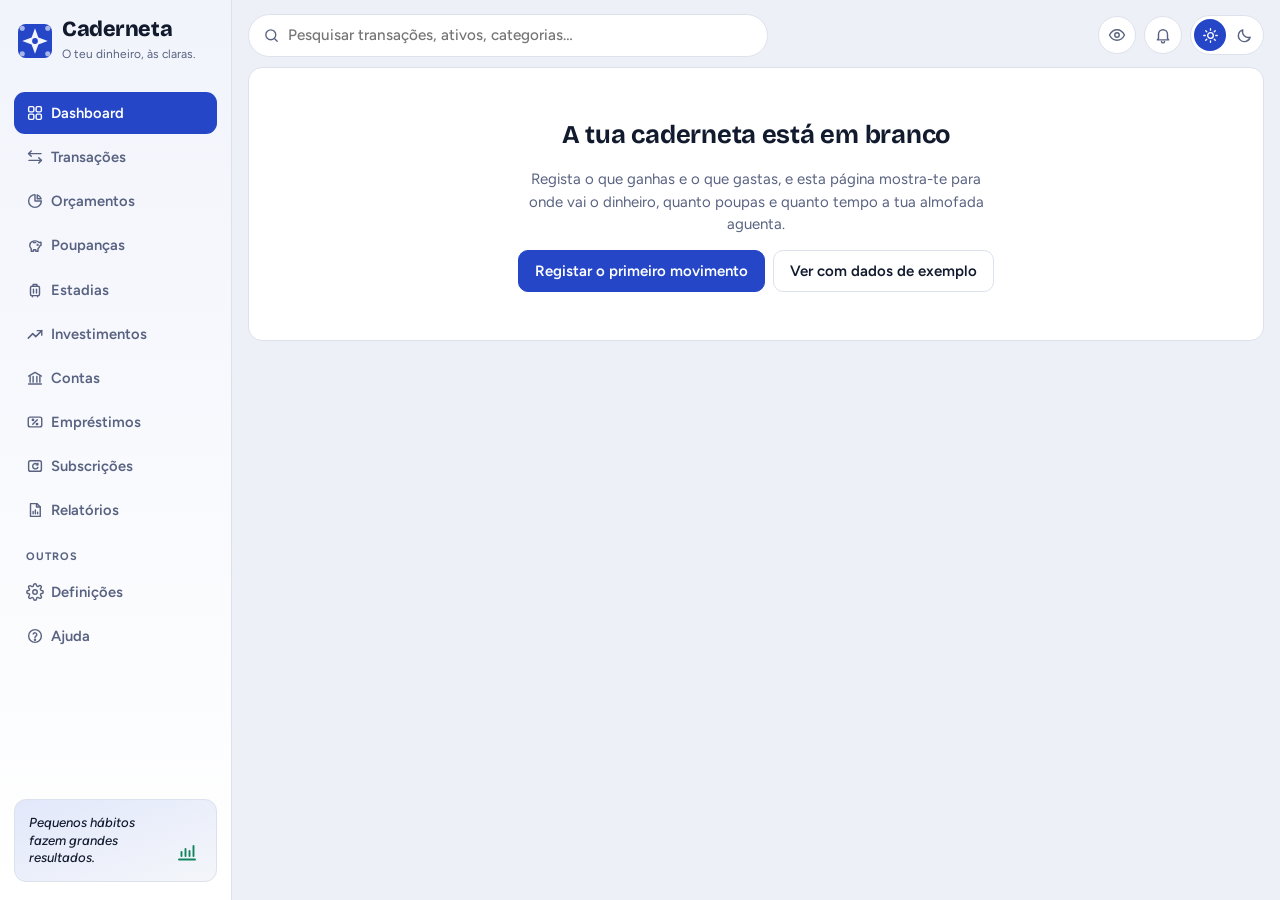
==== index.html @ 76ddbb49 "Metas: opção Paga (regista a despesa) e prazo só com mês ou com dia Co-Authored-By: Claude Opus 5.5 " ====
<!doctype html>
<html lang="pt-PT">
<head>
<meta charset="utf-8">
<meta name="viewport" content="width=device-width,initial-scale=1,viewport-fit=cover">
<title>Caderneta</title>
<meta name="description" content="A tua caderneta de finanças pessoais: movimentos, orçamentos, poupanças e investimentos.">
<meta name="theme-color" content="#2446c7">
<meta name="apple-mobile-web-app-capable" content="yes">
<meta name="mobile-web-app-capable" content="yes">
<meta name="apple-mobile-web-app-title" content="Caderneta">
<link rel="icon" href="data:image/svg+xml,%3Csvg xmlns='http://www.w3.org/2000/svg' viewBox='0 0 40 40'%3E%3Crect width='40' height='40' rx='9' fill='%232446c7'/%3E%3Cpath d='M20 5 L24 16 L35 20 L24 24 L20 35 L16 24 L5 20 L16 16 Z' fill='%23fff'/%3E%3Ccircle cx='20' cy='20' r='3.4' fill='%232446c7'/%3E%3C/svg%3E">

<style>:root{color-scheme:light;box-sizing:border-box;padding-top:env(safe-area-inset-top,0px);padding-bottom:env(safe-area-inset-bottom,0px)}html{scroll-padding-top:env(safe-area-inset-top,0px)}body{margin:0;padding:0;font:14px -apple-system,BlinkMacSystemFont,sans-serif;background:#fff;color:#000}img{max-width:100%}[hidden]:not([hidden=until-found i]){display:none!important}</style>
<link rel="preconnect" href="https://fonts.googleapis.com">
<link rel="preconnect" href="https://fonts.gstatic.com" crossorigin>
<link rel="stylesheet" href="https://fonts.googleapis.com/css2?family=Bricolage+Grotesque:opsz,wght@12..96,500;12..96,700;12..96,800&family=Figtree:wght@400;500;600;700&family=IBM+Plex+Mono:wght@400;500;600&display=swap">
<style>
/* Layout: a passbook ("caderneta") app — sticky header with month ribbon, tabbed panels, cards on a cool azulejo-blue ground. */
:root{
  --bg:#edf0f6; --surface:#ffffff; --surface-2:#f4f6fa; --ink:#121a2e; --ink-2:#596381; --line:#dce1ec;
  --accent:#2446c7; --accent-ink:#ffffff; --accent-soft:#e2e8fb;
  --in:#11845c; --out:#cc3b46; --warn:#a96d12; --in-soft:#dbf1e7; --out-soft:#fae2e4; --warn-soft:#f8ecd6;
  --shadow:0 1px 2px rgba(18,26,46,.06),0 6px 24px -12px rgba(18,26,46,.18);
  --f-display:"Bricolage Grotesque","Segoe UI",system-ui,sans-serif;
  --f-body:"Figtree","Segoe UI",system-ui,sans-serif;
  --f-mono:"IBM Plex Mono",ui-monospace,"Cascadia Mono",Consolas,monospace;
  --r:14px;
}
@media (prefers-color-scheme: dark){:root:not([data-theme="light"]){
  --bg:#06121f; --surface:#0b1b2e; --surface-2:#11253c; --ink:#e9f0f9; --ink-2:#8fa4bf; --line:#1a304b;
  --accent:#3b82f6; --accent-ink:#ffffff; --accent-soft:#12305a;
  --in:#34d399; --out:#f87171; --warn:#fbbf24; --in-soft:#0d3a2f; --out-soft:#401a22; --warn-soft:#3b2d0e;
  --shadow:0 1px 2px rgba(0,0,0,.3),0 8px 28px -14px rgba(0,0,0,.6); color-scheme:dark}}
:root[data-theme="dark"]{
  --bg:#06121f; --surface:#0b1b2e; --surface-2:#11253c; --ink:#e9f0f9; --ink-2:#8fa4bf; --line:#1a304b;
  --accent:#3b82f6; --accent-ink:#ffffff; --accent-soft:#12305a;
  --in:#34d399; --out:#f87171; --warn:#fbbf24; --in-soft:#0d3a2f; --out-soft:#401a22; --warn-soft:#3b2d0e;
  --shadow:0 1px 2px rgba(0,0,0,.3),0 8px 28px -14px rgba(0,0,0,.6); color-scheme:dark}
*{box-sizing:border-box}
body{background:var(--bg);color:var(--ink);font:15px/1.5 var(--f-body)}
button,input,select,textarea{font:inherit;color:inherit}
.app{max-width:1180px;margin:0 auto;padding-inline:16px;padding-block:0 48px}
.num{font-family:var(--f-mono);font-variant-numeric:tabular-nums}
.muted{color:var(--ink-2)}
h1,h2,h3,h4{font-family:var(--f-display);margin:0;text-wrap:balance;letter-spacing:-.01em}
h3{font-size:1.05rem;font-weight:700}
.eyebrow{font-size:.72rem;text-transform:uppercase;letter-spacing:.09em;color:var(--ink-2);font-weight:600}

/* header */
.top{position:sticky;top:env(safe-area-inset-top,0px);z-index:5;background:color-mix(in srgb,var(--bg) 88%,transparent);backdrop-filter:blur(10px);display:flex;flex-wrap:wrap;gap:12px;align-items:center;justify-content:space-between;padding-block:14px 10px}
.brand{display:flex;gap:10px;align-items:center}
.brand b{font-family:var(--f-display);font-size:1.35rem;font-weight:800;letter-spacing:-.02em;display:block;line-height:1.1}
.brand small{color:var(--ink-2);font-size:.75rem}
.tile{width:34px;height:34px;flex:none}
.monthnav{display:flex;align-items:center;gap:4px;background:var(--surface);border:1px solid var(--line);border-radius:999px;padding:3px}
.monthnav button{border:0;background:transparent;width:32px;height:32px;border-radius:50%;cursor:pointer;font-size:1.1rem;color:var(--ink-2)}
.monthnav button:hover{background:var(--surface-2);color:var(--ink)}
.monthnav span{min-width:128px;text-align:center;font-weight:600;text-transform:capitalize}
.tabs{display:flex;gap:4px;overflow-x:auto;scrollbar-width:none;border-bottom:1px solid var(--line);margin-bottom:20px}
.tabs button{border:0;background:none;padding:10px 14px;cursor:pointer;color:var(--ink-2);font-weight:600;border-bottom:2px solid transparent;margin-bottom:-1px;white-space:nowrap;display:flex;gap:7px;align-items:center}
.tabs button[aria-selected="true"]{color:var(--ink);border-color:var(--accent)}
.tabs button:hover{color:var(--ink)}
:focus-visible{outline:2px solid var(--accent);outline-offset:2px}

/* generic */
.card{background:var(--surface);border:1px solid var(--line);border-radius:var(--r);padding:18px;min-width:0}
.card > h3{margin-bottom:12px}
.card p a{color:var(--accent);font-weight:600;text-underline-offset:2px}
.stack{display:flex;flex-direction:column;gap:16px;min-width:0}
.grid2{display:grid;grid-template-columns:repeat(auto-fit,minmax(min(100%,420px),1fr));gap:16px;margin-top:16px}
.btn{border:1px solid var(--line);background:var(--surface);padding:9px 16px;border-radius:10px;cursor:pointer;font-weight:600}
.btn:hover{border-color:var(--ink-2)}
.btn.primary{background:var(--accent);border-color:var(--accent);color:var(--accent-ink)}
.btn.primary:hover{filter:brightness(1.08)}
.btn.ghost{background:transparent}
.btn:disabled{opacity:.55;cursor:default}
label{display:flex;flex-direction:column;gap:5px;font-size:.8rem;font-weight:600;color:var(--ink-2);min-width:0}
input,select,textarea{background:var(--surface-2);border:1px solid var(--line);border-radius:10px;padding:9px 11px;width:100%;min-width:0;color:var(--ink);font-weight:500;font-size:.95rem}
input:focus,select:focus,textarea:focus{outline:none;border-color:var(--accent);box-shadow:0 0 0 3px var(--accent-soft)}
textarea{resize:vertical}
.row2{display:grid;grid-template-columns:1fr 1fr;gap:10px}
.row3{display:grid;grid-template-columns:repeat(3,1fr);gap:10px}
form.card{display:flex;flex-direction:column;gap:12px}
.actions{display:flex;gap:8px;flex-wrap:wrap}
.seg{display:grid;grid-template-columns:1fr 1fr;background:var(--surface-2);border:1px solid var(--line);border-radius:10px;padding:3px;gap:3px}
.seg button{border:0;background:transparent;border-radius:8px;padding:7px;cursor:pointer;font-weight:600;color:var(--ink-2)}
.seg button.on[data-type="out"]{background:var(--out-soft);color:var(--out)}
.seg button.on[data-type="in"]{background:var(--in-soft);color:var(--in)}
.chip{display:inline-flex;align-items:center;gap:4px;font-size:.72rem;font-weight:700;padding:2px 8px;border-radius:999px;white-space:nowrap;font-family:var(--f-mono)}
.chip.good{background:var(--in-soft);color:var(--in)}
.chip.bad{background:var(--out-soft);color:var(--out)}
.chip.warn{background:var(--warn-soft);color:var(--warn)}
.chip.neutral{background:var(--surface-2);color:var(--ink-2)}
.dot{width:10px;height:10px;border-radius:3px;flex:none;display:inline-block}
.banner{display:flex;flex-wrap:wrap;gap:10px;align-items:center;justify-content:space-between;background:var(--warn-soft);color:var(--ink);border-radius:12px;padding:10px 14px;margin-bottom:16px;font-size:.9rem}
.banner b{color:var(--warn)}

/* resumo */
.hero{display:flex;flex-wrap:wrap;align-items:flex-end;justify-content:space-between;gap:16px;padding-block:6px 18px}
.big{font-family:var(--f-display);font-weight:800;font-size:clamp(2.4rem,7vw,4.2rem);line-height:1;letter-spacing:-.035em;font-variant-numeric:tabular-nums}
.hero .sub{color:var(--ink-2);margin-top:8px}
.kpis{display:grid;grid-template-columns:repeat(auto-fit,minmax(min(100%,200px),1fr));gap:12px}
.kpi{background:var(--surface);border:1px solid var(--line);border-radius:var(--r);padding:14px 16px;display:flex;flex-direction:column;gap:6px;min-width:0}
.kpi .v{font-family:var(--f-mono);font-variant-numeric:tabular-nums;font-size:1.35rem;font-weight:600;letter-spacing:-.02em}
.kpi .foot{display:flex;gap:6px;align-items:center;flex-wrap:wrap;font-size:.78rem;color:var(--ink-2)}
.meter{position:relative;height:8px;border-radius:99px;background:var(--surface-2);overflow:visible;margin-top:2px}
.meter i{position:absolute;inset:0 auto 0 0;border-radius:99px;background:var(--in)}
.meter b{position:absolute;top:-4px;bottom:-4px;width:2px;background:var(--ink);border-radius:2px}
.chart svg{width:100%;height:auto;display:block}
.chart text{font-family:var(--f-mono);font-size:11px;fill:var(--ink-2)}
.legend{display:flex;gap:14px;font-size:.8rem;color:var(--ink-2);margin-top:8px;flex-wrap:wrap}
.legend span{display:inline-flex;gap:6px;align-items:center}
.xray{list-style:none;margin:0;padding:0;display:flex;flex-direction:column;gap:12px}
.xray li{display:grid;grid-template-columns:auto 1fr;gap:10px;align-items:start;font-size:.92rem}
.xray li .chip{margin-top:2px;min-width:56px;justify-content:center}
.settings-row{display:flex;gap:10px;margin-top:16px;padding-top:14px;border-top:1px dashed var(--line);flex-wrap:wrap}
.settings-row label{flex:1 1 140px}
.cats{display:flex;flex-direction:column;gap:11px}
.catrow{display:grid;grid-template-columns:minmax(0,1fr) auto;gap:4px 12px;align-items:center}
.catrow .name{display:flex;gap:8px;align-items:center;font-weight:600;font-size:.92rem;min-width:0}
.catrow .amt{font-family:var(--f-mono);font-size:.88rem;text-align:right;display:flex;gap:8px;align-items:center;justify-content:flex-end}
.catrow .bar{grid-column:1/-1;height:6px;background:var(--surface-2);border-radius:99px;overflow:hidden}
.catrow .bar i{display:block;height:100%;border-radius:99px}
.heat{display:grid;grid-template-columns:repeat(7,1fr);gap:5px}
.heat .wd{font-size:.7rem;text-align:center;color:var(--ink-2);font-weight:600}
.heat .c{aspect-ratio:1;max-width:100%;border-radius:7px;background:var(--surface-2);font-size:.7rem;display:flex;align-items:flex-start;justify-content:flex-start;padding:4px 5px;font-family:var(--f-mono);color:var(--ink-2)}
.heat .c.t{outline:2px solid var(--accent);outline-offset:1px}
.heat .c.hot{color:#fff}
.heat-scale{display:flex;align-items:center;gap:6px;margin-top:10px;font-size:.75rem;color:var(--ink-2)}
.heat-scale i{width:16px;height:10px;border-radius:3px;display:inline-block}
.empty{text-align:center;padding:48px 20px;display:flex;flex-direction:column;gap:14px;align-items:center}
.empty h2{font-size:1.6rem}
.empty p{max-width:46ch;margin:0;color:var(--ink-2)}

/* movimentos */
.grid-mov{display:grid;grid-template-columns:minmax(0,360px) minmax(0,1fr);gap:16px;align-items:start}
@media (max-width:860px){.grid-mov{grid-template-columns:1fr}}
.listhead{display:flex;flex-wrap:wrap;gap:10px;justify-content:space-between;align-items:center;margin-bottom:6px}
.filters{display:flex;gap:8px;flex-wrap:wrap}
.filters input{width:170px}
.filters select{width:auto}
.listsum{font-size:.82rem;color:var(--ink-2);margin-bottom:10px}
.daygrp{margin-top:14px}
.daygrp h4{font-family:var(--f-body);font-size:.75rem;text-transform:uppercase;letter-spacing:.08em;color:var(--ink-2);font-weight:700;display:flex;justify-content:space-between;padding-bottom:6px;border-bottom:1px solid var(--line)}
.tx{display:grid;grid-template-columns:auto minmax(0,1fr) auto auto;gap:12px;align-items:center;padding:9px 4px;border-bottom:1px solid var(--line);cursor:pointer;border-radius:6px}
.tx:hover{background:var(--surface-2)}
.tx .ic{width:34px;height:34px;border-radius:10px;display:grid;place-items:center;color:#fff}
.ic svg,.mini-ic svg{width:60%;height:60%;display:block}
.mini-ic{width:24px;height:24px;border-radius:7px;display:inline-grid;place-items:center;color:#fff;flex:none}
.flabel{font-size:.8rem;font-weight:600;color:var(--ink-2);display:block;margin-bottom:5px}
.catpick{display:grid;grid-template-columns:repeat(auto-fill,minmax(72px,1fr));gap:6px}
.catpick button{border:1px solid var(--line);background:var(--surface-2);border-radius:10px;padding:7px 4px 6px;cursor:pointer;display:flex;flex-direction:column;align-items:center;gap:4px;font-size:.68rem;font-weight:600;color:var(--ink-2);min-width:0}
.catpick button span:last-child{max-width:100%;overflow:hidden;text-overflow:ellipsis;white-space:nowrap}
.catpick button .mini-ic{width:28px;height:28px;opacity:.75}
.catpick button:hover{border-color:var(--ink-2)}
.catpick button.on{border-color:var(--c);background:color-mix(in srgb,var(--c) 14%,var(--surface));color:var(--ink)}
.catpick button.on .mini-ic{opacity:1}
.blogo{background:#fff!important;padding:0;overflow:hidden;box-shadow:inset 0 0 0 1px var(--line)}
.blogo img{width:100%;height:100%;object-fit:cover;display:block}
.catpick button .blogo{opacity:1}
.tx .d{min-width:0}
.tx .d b{display:block;font-weight:600;white-space:nowrap;overflow:hidden;text-overflow:ellipsis}
.tx .d span{font-size:.78rem;color:var(--ink-2)}
.tx .a{font-family:var(--f-mono);font-weight:600;font-variant-numeric:tabular-nums}
.tx .a.in{color:var(--in)}
.del{border:0;background:transparent;color:var(--ink-2);cursor:pointer;border-radius:8px;padding:4px 8px;font-size:.8rem;font-weight:600}
.del:hover{background:var(--out-soft);color:var(--out)}
.del.armed{background:var(--out);color:#fff}
.demo-tag{font-size:.65rem;font-weight:700;color:var(--warn);text-transform:uppercase;letter-spacing:.06em;margin-left:6px}

/* megabrain bits */
.brainy{position:relative;overflow:hidden}
.brainy h3{display:flex;gap:8px;align-items:center}
.brain-ic{width:22px;height:22px;flex:none}
.preview{display:flex;flex-direction:column;gap:6px;margin-top:10px}
.prow{display:grid;grid-template-columns:auto minmax(0,1fr) auto auto;gap:10px;align-items:center;background:var(--surface-2);border-radius:10px;padding:8px 10px;font-size:.88rem}
.prow small{color:var(--ink-2);display:block}
.thinking{display:inline-flex;gap:4px;align-items:center;color:var(--ink-2);font-weight:600}
.thinking i{width:6px;height:6px;border-radius:50%;background:var(--accent);animation:pulse 1.2s infinite ease-in-out}
.thinking i:nth-child(2){animation-delay:.15s}.thinking i:nth-child(3){animation-delay:.3s}
@keyframes pulse{0%,100%{opacity:.25;transform:scale(.8)}50%{opacity:1;transform:scale(1.15)}}
@media (prefers-reduced-motion:reduce){.thinking i{animation:none;opacity:.7}}
.brain-hero{display:grid;grid-template-columns:minmax(0,1fr) auto;gap:20px;align-items:center;background:linear-gradient(135deg,var(--accent-soft),var(--surface) 70%)}
@media (max-width:700px){.brain-hero{grid-template-columns:1fr}.brain-hero canvas{display:none}}
.brain-hero h2{font-size:clamp(1.8rem,5vw,2.6rem);font-weight:800;letter-spacing:-.03em}
.brain-hero p{max-width:58ch;margin:8px 0 16px}
.brain-actions{display:flex;flex-wrap:wrap;gap:8px}
.brain-actions .btn{display:flex;flex-direction:column;align-items:flex-start;text-align:left;gap:1px;padding:10px 14px}
.brain-actions .btn small{font-weight:500;color:var(--ink-2);font-size:.75rem}
.md{font-size:.96rem;max-width:72ch}
.md h4{font-size:1.05rem;margin:16px 0 6px}
.md h4:first-child{margin-top:0}
.md p{margin:6px 0}
.md ul{margin:6px 0;padding-left:20px}
.md li{margin:4px 0}
.md strong{color:var(--accent);font-weight:700}
.chatlog{display:flex;flex-direction:column;gap:10px;margin-bottom:12px;max-height:520px;overflow-y:auto}
.msg{padding:10px 14px;border-radius:12px;max-width:88%;min-width:0}
.msg.u{align-self:flex-end;background:var(--accent);color:var(--accent-ink)}
.msg.a{align-self:flex-start;background:var(--surface-2)}
.chatform{display:flex;gap:8px}
.suggest{display:flex;flex-wrap:wrap;gap:6px;margin-bottom:12px}
.suggest button{border:1px dashed var(--line);background:transparent;border-radius:99px;padding:5px 11px;font-size:.8rem;cursor:pointer;color:var(--ink-2)}
.suggest button:hover{border-color:var(--accent);color:var(--accent)}

/* investimentos */
.tbl-wrap{overflow-x:auto;margin-inline:-4px}
table{width:100%;border-collapse:collapse;font-size:.88rem;min-width:720px}
th{text-align:left;font-size:.7rem;text-transform:uppercase;letter-spacing:.07em;color:var(--ink-2);font-weight:700;padding:8px 6px;border-bottom:1px solid var(--line)}
td{padding:9px 6px;border-bottom:1px solid var(--line);vertical-align:middle}
td.r,th.r{text-align:right}
td .num{font-size:.86rem}
td input.price{width:96px;padding:5px 7px;text-align:right;font-family:var(--f-mono);font-size:.85rem}
.alloc{display:grid;grid-template-columns:150px minmax(0,1fr);gap:18px;align-items:center}
@media (max-width:480px){.alloc{grid-template-columns:1fr;justify-items:center}}
.donut{width:150px;height:150px}
.donut text{font-family:var(--f-mono);fill:var(--ink)}
.alloc ul{list-style:none;margin:0;padding:0;display:flex;flex-direction:column;gap:7px;width:100%}
.alloc li{display:grid;grid-template-columns:auto minmax(0,1fr) auto;gap:8px;align-items:center;font-size:.88rem}
.sim-controls{display:grid;grid-template-columns:repeat(auto-fit,minmax(min(100%,180px),1fr));gap:14px;margin-bottom:12px}
.sim-controls output{font-family:var(--f-mono);color:var(--ink);font-size:.95rem}
input[type=range]{padding:0;background:transparent;border:0;accent-color:var(--accent)}
input[type=range]:focus{box-shadow:none}
.sim-out{display:grid;grid-template-columns:repeat(auto-fit,minmax(min(100%,150px),1fr));gap:10px;margin-top:12px}
.sim-out div{background:var(--surface-2);border-radius:10px;padding:10px 12px}
.sim-out b{display:block;font-family:var(--f-mono);font-size:1.05rem}
.sim-out span{font-size:.75rem;color:var(--ink-2)}
.toast{position:fixed;left:50%;bottom:calc(20px + env(safe-area-inset-bottom,0px));transform:translateX(-50%);background:var(--ink);color:var(--bg);padding:10px 16px;border-radius:10px;font-weight:600;font-size:.9rem;z-index:20;max-width:calc(100% - 32px)}
.note{font-size:.8rem;color:var(--ink-2);margin-top:8px}
/* header tools, privacy */
.tools{display:flex;gap:8px;align-items:center}
.iconbtn{width:38px;height:38px;border-radius:50%;border:1px solid var(--line);background:var(--surface);color:var(--ink-2);cursor:pointer;display:grid;place-items:center;flex:none}
.iconbtn:hover{color:var(--ink);border-color:var(--ink-2)}
.iconbtn svg{width:18px;height:18px}
body.privacy .big,body.privacy .kpi .v,body.privacy .tx .a,body.privacy .pos-h .r b,body.privacy .recent .a,body.privacy .sp-total{filter:blur(9px);transition:filter .2s}
/* bottom nav (phones) */
.bnav{display:none}
@media (max-width:760px){
  .tabs{display:none}
  .monthnav span{min-width:104px}
  .app{padding-bottom:calc(96px + env(safe-area-inset-bottom,0px))}
  .bnav{display:grid;grid-template-columns:repeat(5,1fr);align-items:end;position:fixed;left:0;right:0;bottom:0;z-index:15;background:color-mix(in srgb,var(--surface) 92%,transparent);backdrop-filter:blur(12px);border-top:1px solid var(--line);padding:6px 6px calc(8px + env(safe-area-inset-bottom,0px))}
  .bnav button{border:0;background:transparent;color:var(--ink-2);display:flex;flex-direction:column;align-items:center;gap:3px;font-size:.66rem;font-weight:600;padding:4px 0;cursor:pointer}
  .bnav button svg{width:22px;height:22px}
  .bnav button[aria-selected="true"]{color:var(--accent)}
  .bnav .fab{justify-self:center;width:54px;height:54px;border-radius:50%;background:var(--accent);color:var(--accent-ink);display:grid;place-items:center;margin-top:-22px;box-shadow:0 6px 18px -6px var(--accent);padding:0}
  .bnav .fab svg{width:26px;height:26px}
  .toast{bottom:calc(92px + env(safe-area-inset-bottom,0px))}
}
.segs{display:inline-grid;grid-auto-flow:column;grid-auto-columns:1fr;background:var(--surface-2);border:1px solid var(--line);border-radius:10px;padding:3px;gap:2px}
.segs button{border:0;background:transparent;border-radius:7px;padding:5px 12px;cursor:pointer;font-weight:600;font-size:.8rem;color:var(--ink-2)}
.segs button[aria-pressed="true"]{background:var(--surface);color:var(--ink);box-shadow:0 1px 2px rgba(0,0,0,.12)}
.cardhead{display:flex;justify-content:space-between;align-items:center;gap:10px;flex-wrap:wrap;margin-bottom:12px}
.sp-total{font-family:var(--f-mono);font-size:1.6rem;font-weight:600;letter-spacing:-.02em}
#txForm{scroll-margin-top:96px}
.recent{display:flex;flex-direction:column}
.ifoot{display:flex;gap:6px;align-items:center;flex-wrap:wrap;font-size:.8rem;color:var(--ink-2)}
.recent .tx{cursor:pointer}
/* investimentos v2 */
.hero-side{display:flex;flex-direction:column;align-items:flex-end;gap:6px;max-width:440px}
.hero-side .note{margin:0;text-align:right}
.pxchg{font-family:var(--f-mono);font-size:.72rem;font-weight:600;margin-left:4px}
.btn .spin{display:inline-block;width:12px;height:12px;border:2px solid currentColor;border-right-color:transparent;border-radius:50%;animation:spin .8s linear infinite;vertical-align:-1px;margin-right:6px}
@keyframes spin{to{transform:rotate(1turn)}}
@media (prefers-reduced-motion:reduce){.btn .spin{animation:none}}
@media (max-width:600px){.hero-side{align-items:flex-start}.hero-side .note{text-align:left}}
.kpi .v.sm{font-size:1.1rem}
.clsfilter{display:flex;gap:6px;flex-wrap:wrap;margin:4px 0 14px}
.clsfilter button{border:1px solid var(--line);background:transparent;border-radius:99px;padding:4px 11px 4px 6px;font-size:.8rem;font-weight:600;cursor:pointer;color:var(--ink-2);display:inline-flex;gap:6px;align-items:center}
.clsfilter button[aria-pressed="true"]{background:var(--ink);border-color:var(--ink);color:var(--bg)}
.clsfilter button .mini-ic{width:20px;height:20px;border-radius:6px}
.poscards{display:grid;grid-template-columns:repeat(auto-fill,minmax(min(100%,340px),1fr));gap:12px}
.pos{border:1px solid var(--line);border-radius:var(--r);padding:14px;display:flex;flex-direction:column;gap:12px;background:var(--surface);min-width:0}
.pos.closed{opacity:.72;background:var(--surface-2)}
.pos-h{display:grid;grid-template-columns:auto minmax(0,1fr) auto;gap:10px;align-items:center}
.pos-h .ic{width:38px;height:38px;border-radius:11px;display:grid;place-items:center;color:#fff}
.pos-h b{display:block;font-weight:700;white-space:nowrap;overflow:hidden;text-overflow:ellipsis}
.pos-h small{color:var(--ink-2);font-size:.76rem;display:block;white-space:nowrap;overflow:hidden;text-overflow:ellipsis}
.pos-h .r{text-align:right}
.pos-h .r b{font-family:var(--f-mono);font-size:1.05rem}
.pos-g{display:grid;grid-template-columns:1fr 1fr;gap:10px 14px}
.pos-g>div{display:flex;flex-direction:column;gap:2px;min-width:0}
.pos-g .k{font-size:.68rem;text-transform:uppercase;letter-spacing:.07em;color:var(--ink-2);font-weight:700}
.pos-g .val{font-family:var(--f-mono);font-weight:600;font-size:.95rem}
.pos-g small{font-size:.74rem;color:var(--ink-2)}
.pos input.price{width:100%;max-width:140px;padding:5px 8px;font-family:var(--f-mono);font-size:.9rem}
.plan{display:flex;flex-direction:column;gap:6px}
.plan .track{position:relative;height:10px;border-radius:99px;background:var(--surface-2)}
.plan .track i{position:absolute;top:0;bottom:0;border-radius:99px}
.plan .track b{position:absolute;top:-4px;bottom:-4px;width:2px;background:var(--ink);border-radius:2px}
.plan .lbl{display:flex;justify-content:space-between;gap:8px;font-size:.76rem;color:var(--ink-2);flex-wrap:wrap}
.pos-f{display:flex;justify-content:space-between;align-items:center;gap:8px;flex-wrap:wrap;border-top:1px dashed var(--line);padding-top:10px}
.pos-f .actions{gap:2px}
.pos-f .del.edit:hover{background:var(--accent-soft);color:var(--accent)}
/* investimentos: sub-abas, onde está o dinheiro, vendas */
.isubs{display:flex;gap:4px;border-bottom:1px solid var(--line);margin:-4px 0 18px;overflow-x:auto;scrollbar-width:none}
.isubs::-webkit-scrollbar{display:none}
.isubs button{flex:none;border:0;background:transparent;padding:10px 14px 11px;font:inherit;font-weight:600;font-size:.9rem;color:var(--ink-2);cursor:pointer;border-bottom:2.5px solid transparent;margin-bottom:-1px;display:inline-flex;align-items:center;gap:7px;border-radius:8px 8px 0 0}
.isubs button:hover{color:var(--ink);background:var(--surface-2)}
.isubs button[aria-selected="true"]{color:var(--accent);border-bottom-color:var(--accent)}
.isubs button:focus-visible{outline:2px solid var(--accent);outline-offset:-2px}
.isubs .n{font-family:var(--f-mono);font-size:.7rem;font-weight:700;background:var(--surface-2);color:var(--ink-2);border-radius:99px;padding:1px 7px}
.isubs .n:empty{display:none}
.isubs button[aria-selected="true"] .n{background:var(--accent-soft);color:var(--accent)}
#tab-investimentos[data-isub="resumo"] [data-isp]:not([data-isp~="resumo"]),
#tab-investimentos[data-isub="xtb"] [data-isp]:not([data-isp~="xtb"]),
#tab-investimentos[data-isub="caf"] [data-isp]:not([data-isp~="caf"]),
#tab-investimentos[data-isub="outras"] [data-isp]:not([data-isp~="outras"]),
#tab-investimentos[data-isub="vendas"] [data-isp]:not([data-isp~="vendas"]){display:none!important}
.srcs{display:flex;flex-direction:column;gap:8px;margin-top:4px}
.src{display:grid;grid-template-columns:auto minmax(0,1fr) auto auto;gap:12px;align-items:center;width:100%;text-align:left;font:inherit;color:inherit;background:var(--surface-2);border:1px solid transparent;border-radius:12px;padding:11px 12px;cursor:pointer;transition:border-color .15s,background .15s}
.src:hover{border-color:var(--accent);background:var(--accent-soft)}
.src:focus-visible{outline:2px solid var(--accent);outline-offset:2px}
.src-ic{width:36px;height:36px;border-radius:10px;display:grid;place-items:center;color:#fff}
.src-ic svg{width:19px;height:19px;fill:none;stroke:currentColor;stroke-width:2;stroke-linecap:round;stroke-linejoin:round}
.src b{display:block;font-weight:700}
.src small{display:block;font-size:.78rem;color:var(--ink-2);margin-top:1px}
.src .r{text-align:right}
.src .r b{font-family:var(--f-display);font-variant-numeric:tabular-nums}
.src .chev{color:var(--ink-2);font-size:1.3rem;line-height:1}
.srcbar{display:flex;height:8px;border-radius:99px;overflow:hidden;background:var(--surface-2);margin:10px 0 12px}
.srcbar i{display:block;height:100%}
details.more>summary{cursor:pointer;list-style:none;display:flex;justify-content:space-between;align-items:center;gap:12px}
details.more>summary::-webkit-details-marker{display:none}
details.more>summary::after{content:"";width:9px;height:9px;border-right:2px solid var(--ink-2);border-bottom:2px solid var(--ink-2);transform:rotate(45deg);transition:transform .2s;flex:none;margin-right:4px}
details.more[open]>summary::after{transform:rotate(-135deg)}
details.more>summary b{display:block}
details.more>summary small{display:block;color:var(--ink-2);font-size:.82rem;margin-top:2px}
details.more>summary:hover b{color:var(--accent)}
.sales{display:flex;flex-direction:column;margin-top:12px}
.sale{display:grid;grid-template-columns:96px minmax(0,1fr) 150px 130px;gap:12px;align-items:center;padding:11px 6px;border-bottom:1px solid var(--line)}
.sale:not(.sh):hover{background:var(--surface-2)}
.sale.sh{font-size:.7rem;text-transform:uppercase;letter-spacing:.07em;color:var(--ink-2);font-weight:700;padding-block:6px}
.sale .r{text-align:right}
.sale small{display:block;font-size:.78rem;color:var(--ink-2);margin-top:1px}
.sale .sd{font-family:var(--f-mono);font-size:.84rem}
.sale .sd.none{color:var(--ink-2);font-family:var(--f-body);font-style:italic}
.sale .sn b{font-weight:700}
.sale .tag{display:inline-block;font-size:.68rem;font-weight:700;border-radius:99px;padding:1px 7px;margin-right:4px;background:var(--surface-2);color:var(--ink-2);font-style:normal}
.sale.legacy{background:repeating-linear-gradient(135deg,transparent 0 10px,var(--surface-2) 10px 11px)}
@media (max-width:420px){.isubs .n{display:none}}
@media (max-width:640px){
  .src{grid-template-columns:auto minmax(0,1fr) auto}.src .chev{display:none}
  .sale.sh{display:none}
  .isubs{gap:0;margin-inline:-4px}.isubs button{flex:1 0 auto;justify-content:center;padding:10px 8px 11px;gap:5px;font-size:.88rem}.isubs .lg{display:none}
  #slSum{grid-template-columns:1fr 1fr}
  .sale{grid-template-columns:minmax(0,1fr) auto;gap:2px 12px;padding:12px 2px}
  .sale .sd{grid-column:1;grid-row:1;font-size:.76rem;color:var(--ink-2)}
  .sale .sn{grid-column:1;grid-row:2}
  .sale .sg{grid-column:2;grid-row:1/3;align-self:center}
  .sale .sv{grid-column:1/-1;grid-row:3;text-align:left}
  .sale .sv small{display:inline;margin-left:6px}
  .sale .sv .num{font-size:.82rem;color:var(--ink-2)}
}
body.privacy .src .r b,body.privacy .sale .num,body.privacy .sale small{filter:blur(8px)}
#cafMini .sale{grid-template-columns:96px minmax(0,1fr) 140px 170px}
#cafMini .soon b{color:var(--accent)}
#xtbMini .sale{grid-template-columns:minmax(0,1fr) 140px 150px 130px}
@media (max-width:640px){#xtbMini .sale{grid-template-columns:minmax(0,1fr) auto}#xtbMini .sale .sx{display:none}#xtbMini .sale .sv{grid-column:1;grid-row:2;text-align:left}#xtbMini .sale .sn{grid-row:1}#xtbMini .sale .sg{grid-row:1/3}}
#cafMinBtn[aria-pressed="true"]{background:var(--accent-soft);color:var(--accent);border-color:var(--accent)}
@media (max-width:640px){#cafMini .sale{grid-template-columns:minmax(0,1fr) auto}#cafMini .sale .sv small{display:block;margin-left:0}}
details.closedgrp{margin-top:16px}
details.closedgrp summary{cursor:pointer;font-weight:600;color:var(--ink-2);font-size:.88rem;margin-bottom:10px}
dialog{border:0;border-radius:16px;padding:0;background:var(--surface);color:var(--ink);width:min(560px,calc(100% - 32px));max-height:calc(100% - 32px);box-shadow:var(--shadow)}
dialog::backdrop{background:rgba(10,15,29,.5)}
dialog form{display:flex;flex-direction:column;gap:12px;padding:20px}
dialog .dlg-h{display:flex;justify-content:space-between;align-items:center;gap:10px}
.x{border:0;background:transparent;font-size:1.3rem;cursor:pointer;color:var(--ink-2);width:34px;height:34px;border-radius:50%}
.x:hover{background:var(--surface-2)}
@media (max-width:480px){.row3{grid-template-columns:1fr 1fr}}
.vs text{font-family:var(--f-mono);font-size:11px;fill:var(--ink-2)}
.vs .nm{font-family:var(--f-body);font-size:12px;fill:var(--ink);font-weight:600}
/* importar XTB */
.xtb-help{margin:0;font-size:.88rem;color:var(--ink-2)}
.xtb-help ol{margin:6px 0 0;padding-left:20px}
.xtb-sum{display:flex;flex-wrap:wrap;gap:6px}
.xtb-list{display:flex;flex-direction:column;gap:6px;max-height:min(52vh,460px);overflow-y:auto;margin-inline:-4px;padding-inline:4px}
.xrow{display:grid;grid-template-columns:auto minmax(0,1fr) auto;gap:4px 10px;align-items:center;background:var(--surface-2);border-radius:10px;padding:9px 10px;font-size:.88rem}
.xrow input[type=checkbox]{width:18px;height:18px;accent-color:var(--accent);margin:0}
.xrow b{display:block;font-weight:700;white-space:nowrap;overflow:hidden;text-overflow:ellipsis}
.xrow small{color:var(--ink-2);display:block;font-size:.76rem}
.xrow .r{text-align:right;font-family:var(--f-mono);font-weight:600}
.xrow select{grid-column:2/-1;width:auto;justify-self:start;padding:4px 8px;font-size:.8rem}
.xrow.off{opacity:.5}
/* transferências entre contas */
.xf-pair{display:grid;grid-template-columns:minmax(0,1fr) auto minmax(0,1fr);gap:10px;align-items:end}
.xf-pair .iconbtn{margin-bottom:1px}
.xf-prev{display:flex;flex-direction:column;gap:6px}
.xf-prev:empty{display:none}
.xf-row{display:grid;grid-template-columns:auto minmax(0,1fr) auto;gap:10px;align-items:center;background:var(--surface-2);border-radius:10px;padding:8px 10px;font-size:.88rem}
.xf-row .mini-ic{width:28px;height:28px;border-radius:50%}
.xf-row b{display:block;font-weight:700;white-space:nowrap;overflow:hidden;text-overflow:ellipsis}
.xf-row small{color:var(--ink-2);font-size:.75rem}
.xf-row .num{text-align:right;white-space:nowrap;color:var(--ink-2);font-size:.82rem}
.xf-row .num b{display:inline;color:var(--ink);font-size:.9rem}
.tx .ic.xf-ic{background:var(--accent-soft);color:var(--accent)}
#xferList .tx{grid-template-columns:auto minmax(0,1fr) auto auto}
#xferList .tx .a{font-family:var(--f-body);font-weight:700;font-variant-numeric:tabular-nums}
#xferList .more{margin-top:10px}
.xf-help{margin:0}
body.privacy .xf-row .num{filter:blur(8px)}
@media (max-width:480px){.xf-pair{grid-template-columns:minmax(0,1fr)}.xf-pair .iconbtn{justify-self:center;transform:rotate(90deg)}}

/* v6: desktop sidebar + dashboard cards */
.tabs .tic{width:18px;height:18px;flex:none}
.side-brand,.side-add,.ptitle{display:none}
@media (min-width:1100px){
  body{padding-left:232px}
  .tabs{position:fixed;left:0;top:0;bottom:0;width:232px;flex-direction:column;gap:4px;border-bottom:0;border-right:1px solid var(--line);background:var(--surface);padding:18px 14px;margin:0;z-index:6;overflow-y:auto}
  .tabs button{border:0;border-radius:11px;margin:0;padding:11px 12px;font-size:.95rem;color:var(--ink-2)}
  .tabs button:hover{background:var(--surface-2)}
  .tabs button[aria-selected="true"]{background:var(--accent-soft);color:var(--accent)}
  .side-brand{display:flex;margin:0 4px 26px}
  .side-add{display:block;margin-top:auto;width:100%}
  .top .brand{display:none}
  .ptitle{display:block}
  .ptitle h1{font-size:1.6rem;font-weight:800;letter-spacing:-.025em;line-height:1.1}
  .ptitle small{color:var(--ink-2);font-size:.78rem}
}
.kh{display:flex;justify-content:space-between;align-items:center;gap:8px}
.kic{width:32px;height:32px;border-radius:10px;display:grid;place-items:center;flex:none}
.kic svg{width:17px;height:17px}
.kic.in{background:var(--in-soft);color:var(--in)}
.kic.out{background:var(--out-soft);color:var(--out)}
.kic.acc{background:var(--accent-soft);color:var(--accent)}
.kic.warn{background:var(--warn-soft);color:var(--warn)}
.hero-delta{display:flex;gap:6px;align-items:center;flex-wrap:wrap;font-size:.85rem;color:var(--ink-2);margin-top:8px}
.tip{display:grid;grid-template-columns:auto minmax(0,1fr) auto;gap:14px;align-items:center;margin-top:16px;padding:14px 16px;border-radius:var(--r);border:1px solid color-mix(in srgb,var(--accent) 35%,var(--line));background:linear-gradient(100deg,var(--accent-soft),var(--surface) 75%)}
.tip .kic{width:42px;height:42px;border-radius:12px;background:var(--accent);color:var(--accent-ink)}
.tip .kic svg{width:22px;height:22px}
.tip p{margin:2px 0 0;font-size:.92rem}
@media (max-width:600px){.tip{grid-template-columns:auto minmax(0,1fr)}.tip .btn{grid-column:1/-1}}
.goals{display:flex;flex-direction:column;gap:16px}
.goal{display:grid;grid-template-columns:auto minmax(0,1fr) auto;gap:5px 12px;align-items:center}
.goal .ic{width:40px;height:40px;border-radius:12px;display:grid;place-items:center;color:#fff;grid-row:span 3;align-self:start}
.goal .nm{font-weight:700;font-size:.95rem;background:none;border:0;padding:0;text-align:left;cursor:pointer;color:var(--ink);min-width:0;overflow:hidden;text-overflow:ellipsis;white-space:nowrap}
.goal .nm:hover{color:var(--accent)}
.goal .amt{font-family:var(--f-mono);font-size:.84rem;text-align:right;white-space:nowrap}
.goal .amt small{color:var(--ink-2)}
.goal .pbar{height:8px;border-radius:99px;background:var(--surface-2);overflow:hidden;grid-column:2/-1}
.goal .pbar i{display:block;height:100%;border-radius:99px}
.goal .gf{grid-column:2/-1;display:flex;justify-content:space-between;gap:4px 10px;flex-wrap:wrap;font-size:.78rem;color:var(--ink-2)}
.goal .gf button{border:0;background:none;color:var(--accent);font-weight:700;cursor:pointer;padding:0;font-size:.8rem}
.iconpick{display:flex;gap:6px;flex-wrap:wrap}
.iconpick button{width:40px;height:40px;border-radius:11px;border:2px solid transparent;display:grid;place-items:center;color:#fff;cursor:pointer;opacity:.5;padding:0}
.iconpick button[aria-checked="true"]{opacity:1;border-color:var(--ink)}
.iconpick svg,.goal .ic svg{width:56%;height:56%}
.upc .when{font-size:.75rem;white-space:nowrap;text-align:right;color:var(--ink-2)}
.upc .when .chip{margin-top:2px}
body.privacy .goal .amt,body.privacy .upc .a,body.privacy .hero-delta .chip,body.privacy #upcTot{filter:blur(8px)}

/* v7: FinTrack-style dashboard */
.link{border:0;background:none;color:var(--accent);font-weight:700;font-size:.82rem;cursor:pointer;padding:4px 2px;white-space:nowrap}
.link:hover{text-decoration:underline}
.tx .ic,.goal .ic{border-radius:50%}
.greet{display:flex;justify-content:space-between;align-items:flex-end;gap:12px;flex-wrap:wrap;padding:4px 0 18px}
.greet h1{font-size:clamp(1.6rem,4vw,2.1rem);font-weight:800;letter-spacing:-.03em}
.greet p{margin:4px 0 0;color:var(--ink-2)}
.dash{display:grid;grid-template-columns:minmax(0,1fr) 300px;gap:16px;align-items:start}
@media (max-width:1320px){.dash{grid-template-columns:minmax(0,1fr)}.dash>.dside{display:grid;grid-template-columns:repeat(auto-fit,minmax(min(100%,340px),1fr));gap:16px;align-items:start}}
.dmain{container-type:inline-size;display:flex;flex-direction:column;gap:16px;min-width:0}
.dside{display:flex;flex-direction:column;gap:16px;min-width:0}
.kpi5{display:grid;grid-template-columns:repeat(5,minmax(0,1fr));gap:12px}
.kc{border:1px solid color-mix(in srgb,var(--c) 32%,var(--line));background:linear-gradient(160deg,color-mix(in srgb,var(--c) 13%,var(--surface)),var(--surface) 72%);border-radius:var(--r);padding:14px;display:flex;flex-direction:column;gap:8px;min-width:0;position:relative;overflow:hidden}
.kh2{display:flex;align-items:center;gap:9px;font-size:.8rem;font-weight:700;color:var(--ink);min-width:0}
.kh2 .kt{min-width:0;line-height:1.2}
.kround{width:34px;height:34px;border-radius:50%;background:var(--c);color:#fff;display:grid;place-items:center;flex:none}
.kround svg{width:18px;height:18px}
.kc .v{font-family:var(--f-display);font-weight:800;font-size:clamp(1.25rem,1.9cqi,1.7rem);letter-spacing:-.02em;font-variant-numeric:tabular-nums;white-space:nowrap}
.kc .foot{display:flex;gap:6px;align-items:center;flex-wrap:wrap;font-size:.75rem;color:var(--ink-2)}
.kc .foot .link{font-size:.75rem;padding:0}
.kc .kinv{margin-left:auto;flex:none;width:28px;height:28px;padding:0;border-radius:999px;display:inline-grid;place-items:center;color:var(--ink-2);background:var(--surface-2);border:1px solid var(--line,transparent)}
.kc .kinv svg{width:15px;height:15px}
.kc .kinv[aria-pressed="true"]{color:var(--accent);background:color-mix(in srgb,var(--accent) 12%,transparent);border-color:color-mix(in srgb,var(--accent) 35%,transparent)}
.kc .kinv:hover{filter:brightness(.97)}.kc .kinv:focus-visible{outline:2px solid var(--accent);outline-offset:2px}
.kc .foot .kinvl{flex-basis:100%;text-align:left;white-space:normal;line-height:1.35;color:var(--ink-2);text-decoration:underline dotted;text-underline-offset:3px}
.spark svg{width:100%;height:44px;display:block}
.row-a{display:grid;grid-template-columns:minmax(0,1.45fr) minmax(0,1fr);gap:16px}
.row-b{display:grid;grid-template-columns:repeat(3,minmax(0,1fr));gap:16px;align-items:start}
@container (max-width:780px){.kpi5{grid-template-columns:repeat(2,minmax(0,1fr))}.kc-nw{grid-column:1/-1}.kc .v{font-size:1.45rem}}
@container (max-width:880px){.row-b{grid-template-columns:repeat(2,minmax(0,1fr))}.row-b>.stack{grid-column:1/-1;display:grid;grid-template-columns:repeat(auto-fit,minmax(min(100%,300px),1fr))}}
@container (max-width:760px){.row-a{grid-template-columns:minmax(0,1fr)}}
@container (max-width:560px){.row-b{grid-template-columns:minmax(0,1fr)}}
.dcat{display:grid;grid-template-columns:150px minmax(0,1fr);gap:16px;align-items:center}
@container (max-width:900px){.dcat{grid-template-columns:140px minmax(0,1fr)}}
.dcat ul{list-style:none;margin:0;padding:0;display:flex;flex-direction:column;gap:9px}
.dcat li{display:grid;grid-template-columns:auto minmax(0,1fr) auto;gap:8px;align-items:center;font-size:.86rem}
.dcat li span:nth-child(2){overflow:hidden;text-overflow:ellipsis;white-space:nowrap}
.dcat li b{font-family:var(--f-mono);font-weight:600;font-size:.8rem}
.dcat .dot{border-radius:50%}
.recent .tx.r3,#accts .tx{grid-template-columns:auto minmax(0,1fr) auto}
.dmain .recent .tx .a{font-size:.86rem}
.tx .rt{text-align:right;display:flex;flex-direction:column;align-items:flex-end;gap:1px}
.tx .rt small{font-size:.72rem;color:var(--ink-2)}
.tx .chev{color:var(--ink-2);font-size:1.1rem}
.acct-tot{display:flex;justify-content:space-between;align-items:center;padding:12px 4px 2px;font-weight:700}
.acct-tot b{font-family:var(--f-mono);font-size:1.05rem}
.mini{display:grid;grid-template-columns:minmax(0,1fr) auto;gap:12px;align-items:center}
.mini svg{width:100%;height:auto;display:block}
.mini .st{display:flex;flex-direction:column;gap:8px;text-align:right}
.mini .st b{display:block;font-family:var(--f-display);font-size:1.15rem;font-weight:800}
.mini .st small{color:var(--ink-2);font-size:.75rem}
.goal{border:1px solid var(--line);border-radius:12px;padding:12px;background:var(--surface-2);grid-template-columns:auto minmax(0,1fr)}
.goal .ic{grid-row:span 2}
.goal .amt{text-align:left;grid-column:2}
.goal .pbar,.goal .gf{grid-column:1/-1}
.goal .ic{background:var(--accent)!important}
.sect{font-size:1.15rem;font-weight:800;margin:30px 0 0;letter-spacing:-.02em}
.tip{margin-top:0;background:var(--surface);border-color:var(--line)}
.tip .kic{background:var(--warn-soft);color:var(--warn)}
.search{display:none;flex-direction:row;align-items:center;gap:8px;flex:1 1 280px;max-width:520px;background:var(--surface);border:1px solid var(--line);border-radius:999px;padding:0 14px;color:var(--ink-2)}
.search svg{width:17px;height:17px;flex:none}
.search input{border:0;background:transparent;padding:9px 0;box-shadow:none}
.search input:focus{box-shadow:none}
.who{display:none;align-items:center;gap:9px;padding-left:12px;border-left:1px solid var(--line)}
.who img{width:36px;height:36px;border-radius:50%;flex:none;background:var(--surface-2)}
.who b{display:block;font-size:.88rem;line-height:1.2;white-space:nowrap}
.who small{color:var(--ink-2);font-size:.72rem;white-space:nowrap}
.side-quote{display:none}
@media (min-width:900px){.search{display:flex}}
@media (min-width:1100px){
  .app{max-width:1340px}
  .tabs{background:linear-gradient(180deg,color-mix(in srgb,var(--accent) 6%,var(--surface)),var(--surface))}
  .tabs button[aria-selected="true"]{background:var(--accent);color:var(--accent-ink)}
  .side-quote{display:block;margin-top:auto;border:1px solid var(--line);border-radius:12px;padding:14px;font-size:.82rem;font-style:italic;color:var(--ink-2);background:var(--surface-2)}
  .side-add{margin-top:10px}
  .who.on{display:flex}
}
body.privacy .kc .v,body.privacy .acct-tot b,body.privacy .mini .st b,body.privacy .dcat text{filter:blur(8px)}
/* v9: FinTrack layout, one-to-one with the reference image */
.tabs button span{min-width:0;overflow:hidden;text-overflow:ellipsis}
.navsec{display:none}
.side-quote p{margin:0}
.side-quote .kic{width:30px;height:30px;border-radius:9px;margin-bottom:8px}
.side-quote .kic svg{width:16px;height:16px}
@media (min-width:1100px){
  .navsec{display:block;font-size:.68rem;font-weight:700;letter-spacing:.1em;text-transform:uppercase;color:var(--ink-2);margin:16px 12px 4px}
  .tabs{gap:2px}
  .tabs button{padding:10px 12px;font-size:.92rem}
  .side-quote{font-style:normal;color:var(--ink);font-weight:600;line-height:1.35;background:linear-gradient(160deg,var(--accent-soft),var(--surface-2))}
}
.thpill{display:inline-flex;gap:2px;background:var(--surface);border:1px solid var(--line);border-radius:999px;padding:3px}
.thpill button{width:32px;height:32px;border:0;border-radius:50%;background:transparent;color:var(--ink-2);display:grid;place-items:center;cursor:pointer;padding:0}
.thpill button svg{width:17px;height:17px}
.thpill button[aria-pressed="true"]{background:var(--accent);color:var(--accent-ink)}
.bell{position:relative}
.bell .bdot{position:absolute;top:7px;right:8px;width:9px;height:9px;border-radius:50%;background:var(--out);border:2px solid var(--surface)}
body:not([data-tab="movimentos"]):not([data-tab="orcamentos"]):not([data-tab="relatorios"]) .monthnav{display:none}
.mpick{flex-direction:row;align-items:center;gap:8px;background:var(--surface);border:1px solid var(--line);border-radius:12px;padding:0 4px 0 12px;color:var(--ink-2)}
.mpick svg{width:17px;height:17px;flex:none}
.mpick select{border:0;background:transparent;width:auto;padding:9px 8px 9px 0;font-weight:700;color:var(--ink);cursor:pointer}
.mpick select:focus{box-shadow:none}
.dwrap{container-type:inline-size}
.dashg{display:grid;gap:16px;grid-template-columns:repeat(3,minmax(0,1fr)) minmax(250px,.9fr);
  grid-template-areas:"greet greet greet side" "kpi kpi kpi side" "fc fc fc side" "evo evo cat side" "rec acc mini side" "rec acc upc side" "tip tip promo promo"}
.g-greet{grid-area:greet;padding:0;align-items:center}.g-kpi{grid-area:kpi}.g-fc{grid-area:fc}.g-evo{grid-area:evo}.g-cat{grid-area:cat}.g-rec{grid-area:rec}.g-acc{grid-area:acc}.g-mini{grid-area:mini}.g-upc{grid-area:upc}.g-side{grid-area:side}.g-tip{grid-area:tip}.g-promo{grid-area:promo}
.dashg>*{min-width:0}
.kpi5{gap:10px}
.kc{padding:13px 12px}
.kc .v{font-size:clamp(1.05rem,1.42cqi,1.55rem)}
.kc .eye{width:28px;height:28px;margin-left:auto;background:transparent;border-color:transparent}
.kc .eye svg{width:16px;height:16px}
.g-cat .dcat{grid-template-columns:118px minmax(0,1fr);gap:12px}
.g-cat .donut{width:118px;height:118px}
.g-cat .dcat li{font-size:.8rem;gap:6px}
.dashg .tx .a.out{color:var(--out)}
#accts .tx,#acctsAll .tx{grid-template-columns:auto minmax(0,1fr) auto auto}
.g-side{display:flex;flex-direction:column}
.g-side .cardhead{flex-wrap:nowrap}.g-side h3{white-space:nowrap}
.tip .num{font-family:inherit}
.g-side .more{align-self:flex-start;margin-top:14px}
.goal{display:grid;grid-template-columns:auto minmax(0,1fr) auto;gap:8px 12px;align-items:center;cursor:pointer;border:1px solid var(--line);border-radius:12px;padding:12px;background:var(--surface-2)}
.goal:hover{border-color:color-mix(in srgb,var(--accent) 55%,var(--line))}
.goal .ic{grid-row:auto;align-self:center;width:40px;height:40px}
.goal .gt{min-width:0;display:flex;flex-direction:column;gap:1px}
.goal .gt b{white-space:nowrap;overflow:hidden;text-overflow:ellipsis;font-size:.92rem}
.goal .gt .amt{font-size:.8rem;color:var(--ink-2);text-align:left;font-family:var(--f-mono)}
.goal .gp{font-family:var(--f-mono);font-size:.9rem}
.goal .pbar{grid-column:1/-1;height:7px}
.goal .gf{grid-column:1/-1;display:flex;justify-content:space-between;gap:8px;flex-wrap:wrap;font-size:.76rem;color:var(--ink-2)}
.ggrid{display:grid;grid-template-columns:repeat(auto-fill,minmax(min(100%,300px),1fr));gap:12px}
.dmode{display:inline-flex;gap:2px;margin-left:6px;background:var(--surface-2);border:1px solid var(--line);border-radius:8px;padding:2px;vertical-align:middle}
.dmode button{border:0;background:transparent;border-radius:6px;padding:2px 8px;font-size:.74rem;font-weight:600;color:var(--ink-2);cursor:pointer}
.dmode button[aria-checked="true"]{background:var(--surface);color:var(--accent);box-shadow:0 1px 2px rgba(0,0,0,.08)}
.gpaid-h{grid-column:1/-1;margin:14px 0 0;font-size:.82rem;font-weight:700;letter-spacing:.04em;text-transform:uppercase;color:var(--ink-2)}
.goal.paid .pbar i{background:var(--in)}
.goal.paid .gp{color:var(--in);font-size:.8rem}
.goal.paid .ic{opacity:.75}
.pbar{display:block;height:8px;border-radius:99px;background:color-mix(in srgb,var(--ink-2) 16%,transparent);overflow:hidden}
.pbar i{display:block;height:100%;border-radius:99px;background:var(--in)}
.promo{position:relative;overflow:hidden;border-radius:var(--r);padding:18px 22px;min-height:104px;display:flex;align-items:center;color:#fff;background:linear-gradient(115deg,#1e3a8a,#2563eb 55%,#60a5fa)}
.promo .pt{position:relative;z-index:1;max-width:62%;display:flex;flex-direction:column;gap:4px}
.promo b{font-family:var(--f-display);font-size:1.08rem;font-weight:800;line-height:1.2;letter-spacing:-.01em}
.promo span{font-size:.85rem;opacity:.85}
.promo .hills{position:absolute;right:0;bottom:0;width:58%;height:100%}
.g-tip{margin:0}
@container (max-width:1150px){
  .dashg{grid-template-columns:repeat(3,minmax(0,1fr));grid-template-areas:"greet greet greet" "kpi kpi kpi" "fc fc fc" "evo evo cat" "rec acc mini" "rec acc upc" "side side side" "tip tip tip"}
  .g-promo{display:none}
  .g-side .goals{display:grid;grid-template-columns:repeat(auto-fill,minmax(min(100%,260px),1fr))}
}
@container (max-width:820px){
  .dashg{grid-template-columns:repeat(2,minmax(0,1fr));grid-template-areas:"greet greet" "kpi kpi" "fc fc" "evo evo" "cat side" "rec acc" "mini upc" "tip tip"}
  .kpi5{grid-template-columns:repeat(2,minmax(0,1fr))}.kc-nw{grid-column:1/-1}.kc .v{font-size:1.4rem}
  .g-side .goals{display:flex}
}
@container (max-width:560px){
  .dashg{grid-template-columns:minmax(0,1fr);grid-template-areas:"greet" "kpi" "fc" "evo" "cat" "rec" "acc" "upc" "mini" "side" "tip"}
}
/* estadias: periods away with money set aside */
.fcw{display:flex;flex-direction:column;gap:16px}
.fcw:not(:has(>:not([hidden]))){display:none}
.stayd{display:grid;grid-template-columns:minmax(0,1.1fr) minmax(0,1.4fr);gap:10px 24px;align-items:center}
.stayd .sd-h{display:flex;gap:12px;align-items:center;min-width:0}
.stayd .sd-h .kic{width:40px;height:40px;border-radius:50%}
.stayd .sd-h p{margin:2px 0 0;font-size:1.05rem}
.stayd .sd-h p b{font-family:var(--f-display);font-size:1.45rem;font-weight:800;letter-spacing:-.02em;font-variant-numeric:tabular-nums}
.stayd .sd-r{display:flex;flex-direction:column;gap:8px;min-width:0}
.stayd .ifoot{justify-content:space-between}
@container (max-width:820px){.stayd{grid-template-columns:1fr}}
.smeter{position:relative;height:10px;border-radius:99px;background:color-mix(in srgb,var(--ink-2) 16%,transparent)}
.smeter i{position:absolute;inset:0 auto 0 0;border-radius:99px;background:var(--in);max-width:100%}
.smeter b{position:absolute;top:-4px;bottom:-4px;width:2px;background:var(--ink);border-radius:2px}
.stays{display:grid;grid-template-columns:repeat(auto-fill,minmax(min(100%,260px),1fr));gap:12px}
@media (max-width:560px){.stays{display:flex;overflow-x:auto;scroll-snap-type:x mandatory;scrollbar-width:none;margin-inline:-16px;padding:2px 16px 6px}.stays .stay{flex:0 0 82%;scroll-snap-align:center}}
.stay{display:flex;flex-direction:column;gap:8px;text-align:left;border:1px solid var(--line);border-radius:12px;padding:12px 14px;background:var(--surface-2);cursor:pointer;color:var(--ink);font:inherit;min-width:0}
.stay:hover{border-color:color-mix(in srgb,var(--accent) 55%,var(--line))}
.stay[aria-pressed="true"]{border-color:var(--accent);background:var(--accent-soft)}
.stay .st-h{display:flex;justify-content:space-between;gap:8px;align-items:flex-start}
.stay .st-h b{display:block;font-weight:700;white-space:nowrap;overflow:hidden;text-overflow:ellipsis}
.stay .st-h small,.stay .st-f{font-size:.78rem;color:var(--ink-2)}
.stay .st-v{font-family:var(--f-body);font-weight:700;font-variant-numeric:tabular-nums}
.stay .st-f{display:flex;justify-content:space-between;gap:8px;flex-wrap:wrap}
.sdet{display:flex;flex-direction:column;gap:16px}
.sdet .cardhead h2{font-size:1.3rem}
.sdet .cardhead p{margin:2px 0 0;color:var(--ink-2);font-size:.86rem}
.skpis{display:grid;grid-template-columns:repeat(auto-fit,minmax(min(100%,150px),1fr));gap:10px}
.skpis>div{background:var(--surface-2);border-radius:10px;padding:10px 12px;display:flex;flex-direction:column;gap:2px;min-width:0}
.skpis span{font-size:.75rem;color:var(--ink-2)}
.skpis b{font-family:var(--f-display);font-size:1.15rem;font-weight:800;font-variant-numeric:tabular-nums}
.skpis small{font-size:.72rem;color:var(--ink-2)}
.sgrid{display:grid;grid-template-columns:minmax(0,1fr) minmax(0,1.3fr);gap:16px;align-items:start}
@media (max-width:860px){.sgrid{grid-template-columns:1fr}}
.scat{display:grid;grid-template-columns:auto minmax(0,1fr) auto;gap:4px 10px;align-items:center;width:100%;border:0;background:transparent;color:inherit;font:inherit;padding:8px 6px;border-radius:10px;cursor:pointer;text-align:left}
.scat:hover,.scat[aria-pressed="true"]{background:var(--surface-2)}
.scat .nm{font-weight:600;font-size:.9rem;overflow:hidden;text-overflow:ellipsis;white-space:nowrap}
.scat .v{font-family:var(--f-body);font-weight:700;font-variant-numeric:tabular-nums;font-size:.88rem}
.scat .pbar{grid-column:2/-1;height:6px}
.stxl .tx{cursor:default;grid-template-columns:auto minmax(0,1fr) auto auto}
.stxl .tx.off{opacity:.5}
.stxl .tx.off .a{text-decoration:line-through}
.stxl .tog{border:1px solid var(--line);background:var(--surface);color:var(--ink-2);cursor:pointer;border-radius:8px;padding:4px 8px;font-size:.76rem;font-weight:600;white-space:nowrap}
.stxl .tog:hover{border-color:var(--ink-2);color:var(--ink)}
.sgrp{display:flex;flex-wrap:wrap;gap:8px;align-items:center;margin:0 0 12px}
.sgrp>span{font-size:.8rem;color:var(--ink-2);margin-right:2px}
.sgrp button{display:inline-flex;align-items:center;gap:6px;border:1px solid var(--line);background:var(--surface);color:var(--ink);border-radius:999px;padding:6px 12px;font:inherit;font-size:.85rem;font-weight:600;cursor:pointer;min-height:34px}
.sgrp button small{font-size:.72rem;font-weight:700;color:var(--ink-2);background:var(--surface-2);border-radius:999px;padding:1px 7px}
.sgrp button:hover{border-color:color-mix(in srgb,var(--accent) 55%,var(--line))}
.sgrp button[aria-pressed="true"]{border-color:var(--accent);background:var(--accent-soft)}
.sgrp button[aria-pressed="true"] small{background:var(--accent);color:#fff}
.sgrp button:focus-visible,.sgl:focus-visible{outline:2px solid var(--accent);outline-offset:2px}
.sgls{display:flex;flex-direction:column;gap:6px}
.sgl{display:grid;grid-template-columns:minmax(0,1fr) auto;gap:4px 12px;align-items:center;width:100%;text-align:left;border:1px solid var(--line);background:var(--surface-2);color:inherit;font:inherit;border-radius:10px;padding:10px 12px;cursor:pointer}
.sgl:hover{border-color:color-mix(in srgb,var(--accent) 55%,var(--line))}
.sgl .nm{display:flex;gap:8px;align-items:center;min-width:0}
.sgl .nm b{font-weight:700;white-space:nowrap;overflow:hidden;text-overflow:ellipsis}
.sgl .v{font-family:var(--f-body);font-weight:700;font-variant-numeric:tabular-nums;text-align:right}
.sgl small{font-size:.76rem;color:var(--ink-2)}
.sgl .nm small{display:block}
.sgl .pbar{grid-column:1/-1;height:6px}
.sgl .ft{grid-column:1/-1;display:flex;justify-content:space-between;gap:8px;flex-wrap:wrap}
.scat .avg{grid-column:2/-1;font-size:.74rem;color:var(--ink-2);margin-top:-2px}
body.privacy .stayd .sd-h b,body.privacy .skpis b,body.privacy .stay .st-v,body.privacy .scat .v,body.privacy .sgl .v,body.privacy .scat .avg,body.privacy .sgl .ft{filter:blur(8px)}
@media (max-width:560px){.stxl .tx{grid-template-columns:auto minmax(0,1fr) auto}.stxl .tog{grid-column:2/-1;justify-self:start}}
/* empréstimos */
.lnk{display:grid;grid-template-columns:repeat(auto-fit,minmax(min(100%,190px),1fr));gap:12px;margin-bottom:16px}
.lnk>div{padding:14px 16px;display:flex;flex-direction:column;gap:3px;min-width:0}
.lnk span{font-size:.78rem;color:var(--ink-2);font-weight:600}
.lnk b{font-family:var(--f-display);font-size:1.35rem;font-weight:800;letter-spacing:-.02em;font-variant-numeric:tabular-nums}
.lnk b.out{color:var(--out)}.lnk b.in{color:var(--in)}
.lnk small{font-size:.76rem;color:var(--ink-2)}
@media (max-width:560px){.lnk{grid-template-columns:1fr 1fr;gap:10px}.lnk>div{padding:12px}.lnk b{font-size:1.1rem}}
.lnbar{display:flex;justify-content:space-between;align-items:center;gap:10px;flex-wrap:wrap;margin:0 0 12px}
.lnbar h3{margin:0}
.lncards{display:grid;grid-template-columns:repeat(auto-fill,minmax(min(100%,270px),1fr));gap:12px;margin-bottom:16px}
@media (max-width:560px){.lncards{display:flex;overflow-x:auto;scroll-snap-type:x mandatory;scrollbar-width:none;margin-inline:-16px;padding:2px 16px 6px}.lncards .lncard{flex:0 0 84%;scroll-snap-align:center}.lncards .lncard:only-child{flex-basis:100%}}
.lncard{display:flex;flex-direction:column;gap:9px;text-align:left;border:1px solid var(--line);border-radius:14px;padding:13px 14px;background:var(--surface);cursor:pointer;color:var(--ink);font:inherit;min-width:0;transition:border-color .15s,box-shadow .15s}
.lncard:hover{border-color:color-mix(in srgb,var(--accent) 55%,var(--line))}
.lncard:focus-visible{outline:2px solid var(--accent);outline-offset:2px}
.lncard[aria-pressed="true"]{border-color:var(--accent);box-shadow:0 0 0 3px var(--accent-soft)}
.lncard.done{opacity:.75}
.lncard .h{display:flex;gap:10px;align-items:center;min-width:0}
.lncard .h .ic{flex:none;width:38px;height:38px;border-radius:12px;display:grid;place-items:center;color:#fff}
.lncard .h .ic svg{width:20px;height:20px}
.lncard .h .t{min-width:0;flex:1}
.lncard .h b{display:block;font-weight:700;white-space:nowrap;overflow:hidden;text-overflow:ellipsis}
.lncard .h small{display:block;font-size:.78rem;color:var(--ink-2);white-space:nowrap;overflow:hidden;text-overflow:ellipsis}
.lncard .v{font-family:var(--f-display);font-weight:800;font-size:1.25rem;font-variant-numeric:tabular-nums}
.lncard .v small{font-family:var(--f-body);font-weight:600;font-size:.76rem;color:var(--ink-2)}
.lncard .f{display:flex;justify-content:space-between;gap:8px;flex-wrap:wrap;font-size:.78rem;color:var(--ink-2)}
.lnmeter{display:block;height:8px;border-radius:99px;background:color-mix(in srgb,var(--ink-2) 16%,transparent);overflow:hidden}
.lnmeter i{display:block;height:100%;border-radius:99px;background:var(--in)}
.lndet{display:flex;flex-direction:column;gap:14px}
.lndet h2{font-size:1.3rem;display:flex;gap:8px;align-items:center;flex-wrap:wrap;margin:0}
.lndet .sub{margin:2px 0 0;color:var(--ink-2);font-size:.86rem}
.lnmeta{display:flex;justify-content:space-between;font-size:.8rem;color:var(--ink-2);margin-top:6px;gap:8px;flex-wrap:wrap}
.lnacts{display:flex;gap:8px;flex-wrap:wrap}
.lngrid{display:grid;grid-template-columns:minmax(0,1.25fr) minmax(0,1fr);gap:16px;margin-top:16px;align-items:start}
@media (max-width:900px){.lngrid{grid-template-columns:1fr}}
#lnChart svg{width:100%;height:auto;display:block;touch-action:pan-y;outline:none}
#lnChart svg:focus-visible{outline:2px solid var(--accent);outline-offset:2px;border-radius:6px}
#lnChart text{font-family:var(--f-mono);font-size:10.5px;fill:var(--ink-2)}
.lnsim .row2{margin-bottom:10px}
.lnsimr{display:grid;grid-template-columns:minmax(0,1fr) minmax(0,1fr) minmax(0,1fr);border:1px solid var(--line);border-radius:12px;overflow:hidden;font-size:.84rem}
.lnsimr>*{padding:8px 10px;border-bottom:1px solid var(--line);min-width:0}
.lnsimr>:nth-last-child(-n+3){border-bottom:0}
.lnsimr button{border:0;border-bottom:1px solid var(--line);background:var(--surface-2);font:inherit;font-weight:700;cursor:pointer;color:var(--ink-2);text-align:right}
.lnsimr button:hover{color:var(--ink)}
.lnsimr button[aria-pressed="true"]{background:var(--accent-soft);color:var(--accent)}
.lnsimr .r{text-align:right;font-variant-numeric:tabular-nums;font-weight:600}
.lnsimr .r.on{background:color-mix(in srgb,var(--accent-soft) 50%,transparent)}
.lnsimr .k{color:var(--ink-2)}
.lnsav{display:flex;justify-content:space-between;align-items:center;gap:10px;flex-wrap:wrap;margin:12px 0}
.lnsav small{display:block;color:var(--ink-2);font-size:.76rem}
.lnsav b{font-family:var(--f-display);font-size:1.45rem;font-weight:800;color:var(--in);font-variant-numeric:tabular-nums}
.lnsav b.out{color:var(--out)}
.lnplan table{min-width:540px;font-size:.84rem}
.lnplan td,.lnplan th{white-space:nowrap}
.lnplan tr.pd td{color:var(--ink-2)}
.lnplan tr.nx td{background:var(--accent-soft);font-weight:600}
.lnplan tr.xr td{color:var(--in);font-weight:600}
.lnplan tr.rv td{color:var(--warn);font-size:.8rem}
.lnplan tfoot td{font-weight:700;border-bottom:0}
.lnplan th:first-child,.lnplan td:first-child{position:sticky;left:0;background:var(--surface);z-index:1}
.lnplan tr.nx td:first-child{background:color-mix(in srgb,var(--accent-soft) 100%,var(--surface))}
.lnmv .tx{grid-template-columns:auto minmax(0,1fr) auto auto;cursor:default}
.lnmv .del2{border:1px solid var(--line);background:var(--surface);color:var(--ink-2);cursor:pointer;border-radius:8px;padding:4px 8px;font-size:.76rem;font-weight:600;white-space:nowrap}
.lnmv .del2:hover,.lnmv .del2[data-sure]{border-color:var(--out);color:var(--out)}
@media (max-width:560px){.lnmv .tx{grid-template-columns:auto minmax(0,1fr) auto}.lnmv .del2{grid-column:2/-1;justify-self:start}}
.lntypes{display:grid;grid-template-columns:repeat(5,minmax(0,1fr));gap:6px}
@media (max-width:480px){.lntypes{grid-template-columns:repeat(3,minmax(0,1fr))}}
.lntypes button{display:flex;flex-direction:column;align-items:center;gap:5px;border:1px solid var(--line);background:var(--surface-2);border-radius:12px;padding:9px 4px;cursor:pointer;font-size:.74rem;font-weight:600;color:var(--ink-2);text-align:center}
.lntypes button:hover:not(:disabled){border-color:var(--ink-2)}
.lntypes button:disabled{opacity:.4;cursor:default}
.lntypes button[aria-checked="true"]{border-color:var(--accent);background:var(--accent-soft);color:var(--ink)}
#lnDirW{display:grid;grid-template-columns:1fr 1fr}
.lnprev{margin:0;font-size:.85rem;background:var(--surface-2);border-radius:10px;padding:9px 12px;line-height:1.45}
.lnprev:empty{display:none}
.lnfs{display:flex;flex-direction:column;gap:12px}
.lrrow{display:flex;justify-content:space-between;align-items:center;gap:8px;font-size:.84rem;padding:6px 0;border-bottom:1px solid var(--line)}
.phead{display:flex;justify-content:space-between;align-items:flex-end;gap:12px;flex-wrap:wrap;padding:4px 0 18px}
.phead h1{font-size:clamp(1.5rem,4vw,2rem);font-weight:800;letter-spacing:-.03em}
.phead p{margin:4px 0 0;color:var(--ink-2);max-width:62ch}
.budsum{display:flex;flex-direction:column;gap:10px}
.budsum .bs-v{display:block;font-family:var(--f-display);font-size:1.6rem;font-weight:800;letter-spacing:-.02em;margin-top:2px}
.budsum .bs-v small{font-size:.95rem;color:var(--ink-2);font-weight:600}
.buds{display:flex;flex-direction:column}
.bud{display:grid;grid-template-columns:auto minmax(0,1fr) 120px auto;gap:6px 12px;align-items:center;padding:12px 2px;border-bottom:1px solid var(--line)}
.bud:last-child{border-bottom:0}
.bud .ic{width:36px;height:36px;border-radius:50%;display:grid;place-items:center;color:#fff}
.bud .bn{min-width:0;display:flex;flex-direction:column}
.bud .bn b{font-weight:700}
.bud .bn span{font-size:.8rem;color:var(--ink-2)}
.bud .bl{flex-direction:row;align-items:center;gap:6px;font-size:.72rem}
.bud .bl input{padding:6px 8px;text-align:right;font-family:var(--f-mono);font-size:.88rem}
.bud .pbar{grid-column:2/-1;height:6px}
@media (max-width:560px){.bud{grid-template-columns:auto minmax(0,1fr) 96px}.bud .chip{grid-column:2/-1;justify-self:start}.bud .bl{font-size:0}}
.setrow{display:flex;justify-content:space-between;align-items:center;gap:12px;flex-wrap:wrap;padding:12px 0;border-top:1px solid var(--line)}
.setrow:first-of-type{border-top:0;padding-top:0}
.setrow b{display:block;font-size:.95rem}
.setrow small{color:var(--ink-2);font-size:.8rem}
.faq details{border-bottom:1px solid var(--line);padding:12px 2px}
.faq details:last-child{border-bottom:0}
.faq summary{cursor:pointer;font-weight:700}
.faq p{margin:8px 0 0;color:var(--ink-2);max-width:72ch}
dialog.sheet{margin:auto auto 0;width:100%;max-width:560px;border-radius:18px 18px 0 0;padding:16px 16px calc(16px + env(safe-area-inset-bottom,0px))}
.sheet-h{display:flex;justify-content:space-between;align-items:center;margin-bottom:8px}
.morelist{display:grid;grid-template-columns:repeat(3,minmax(0,1fr));gap:8px}
.morelist button{border:1px solid var(--line);background:var(--surface-2);border-radius:12px;padding:12px 6px;display:flex;flex-direction:column;align-items:center;gap:6px;font-size:.78rem;font-weight:600;color:var(--ink);cursor:pointer;text-align:center}
.morelist button .tic{width:22px;height:22px;color:var(--accent)}
.bnav #moreBtn[aria-selected="true"]{color:var(--accent)}
.caf-top{display:grid;grid-template-columns:minmax(0,220px) minmax(0,1fr);gap:16px;align-items:center;margin-bottom:14px}
@media (max-width:640px){.caf-top{grid-template-columns:1fr}}
.caf-sum{display:grid;grid-template-columns:repeat(auto-fit,minmax(min(100%,170px),1fr));gap:10px}
.caf-sum>div{background:var(--surface-2);border-radius:10px;padding:10px 12px;display:flex;flex-direction:column;gap:2px}
.caf-sum b{font-family:var(--f-display);font-size:1.15rem;font-weight:800;font-variant-numeric:tabular-nums}
.caf-sum span{font-size:.75rem;color:var(--ink-2)}
body.privacy .caf-sum b{filter:blur(8px)}
.fc{display:grid;grid-template-columns:minmax(0,1.1fr) minmax(0,1.4fr);gap:6px 24px;align-items:center}
.fc-h{display:flex;gap:12px;align-items:center}
.fc-h .kic{width:40px;height:40px;border-radius:50%}
.fc-v{margin:2px 0 0;font-size:1.05rem}
.fc-v b{font-family:var(--f-display);font-size:1.45rem;font-weight:800;letter-spacing:-.02em;font-variant-numeric:tabular-nums}
.fc-s{margin:0;font-size:.82rem;color:var(--ink-2);grid-column:1}
.fc-stats{grid-column:2;grid-row:1/3;display:grid;grid-template-columns:repeat(auto-fit,minmax(130px,1fr));gap:8px}
.fc-stats>div{background:var(--surface-2);border-radius:10px;padding:8px 12px;display:flex;flex-direction:column}
.fc-stats span{font-size:.72rem;color:var(--ink-2)}
.fc-stats b{font-family:var(--f-display);font-weight:800;font-size:1.1rem;font-variant-numeric:tabular-nums}
.fc-stats small{font-size:.72rem;color:var(--ink-2)}
.fc-bar{grid-column:1/-1;position:relative;height:10px;border-radius:99px;background:var(--surface-2);display:flex;margin-top:6px}
.fc-bar i{display:block;height:100%}
.fc-bar i.a{background:var(--out);border-radius:99px 0 0 99px}
.fc-bar i.b,.dot.fcst{background:repeating-linear-gradient(135deg,color-mix(in srgb,var(--out) 55%,transparent) 0 4px,transparent 4px 8px);border-radius:0 99px 99px 0}
.fc-bar b{position:absolute;top:-4px;bottom:-4px;width:2px;background:var(--ink);border-radius:2px}
#fcBarL{grid-column:1/-1}
@container (max-width:820px){.fc{grid-template-columns:1fr}.fc-stats{grid-column:1;grid-row:auto}}
body.privacy .fc-v b,body.privacy .fc-stats b{filter:blur(8px)}
.bellwrap{position:relative;display:inline-flex}
.bellpop{position:absolute;right:0;top:calc(100% + 8px);width:min(340px,calc(100vw - 32px));background:var(--surface);border:1px solid var(--line);border-radius:14px;box-shadow:var(--shadow);padding:12px;z-index:30;display:flex;flex-direction:column;gap:4px}
.bp-h{font-family:var(--f-display);font-size:.95rem;margin:0 4px 4px}
.bp-r{display:grid;grid-template-columns:auto minmax(0,1fr) auto;gap:10px;align-items:center;border:0;background:transparent;border-radius:10px;padding:8px 6px;text-align:left;cursor:pointer;color:var(--ink)}
.bp-r:hover{background:var(--surface-2)}
.bp-r b{display:block;font-size:.86rem}
.bp-r small{color:var(--ink-2);font-size:.75rem}
.bp-r .num{font-size:.82rem;color:var(--out);font-weight:600}
.loader{width:34px;height:34px;border-radius:50%;border:3px solid var(--line);border-top-color:var(--accent);animation:spin .9s linear infinite}
@media (prefers-reduced-motion:reduce){.loader{animation:none}}
.dcat li{display:block}
.dc-b{display:grid;grid-template-columns:auto minmax(0,1fr) auto;gap:8px;align-items:center;width:100%;border:0;background:transparent;color:inherit;font:inherit;padding:3px 4px;border-radius:8px;cursor:pointer;text-align:left}
.dc-b:hover,.dc-b:focus-visible{background:var(--surface-2)}
.dc-b span{overflow:hidden;text-overflow:ellipsis;white-space:nowrap}
.dc-b b{font-family:var(--f-mono);font-weight:600;font-size:.8rem}
.goal:focus-visible,.tx:focus-visible{outline:2px solid var(--accent);outline-offset:2px}
.tabs button:focus-visible{outline-offset:-2px}
/* phones: own layout, not a shrunk desktop */
@container (max-width:560px){
  .dashg{grid-template-areas:"greet" "kpi" "fc" "cat" "upc" "side" "rec" "acc" "evo" "mini" "tip"}
  .g-rec .tx:nth-child(n+5){display:none}
  .g-side .goals{display:flex;flex-direction:row;overflow-x:auto;scroll-snap-type:x mandatory;gap:10px;margin-inline:-18px;padding:2px 18px 6px;scrollbar-width:none}
  .g-side .goal{flex:0 0 84%;scroll-snap-align:center}
  .fc-stats{grid-template-columns:1fr 1fr}
  .g-greet h1{font-size:1.7rem}
}
@media (max-width:760px){
  .top{gap:8px}
  .top{flex-wrap:wrap}
  .top .tools{display:contents}
  .top .brand{flex:1 1 auto;min-width:0}
  .top .monthnav{order:9;flex:1 1 100%;justify-content:space-between}
  .top .monthnav{min-width:0}
  .top .monthnav span{flex:1;min-width:0}
  .phead h1{font-size:1.6rem}
  .hero-side .actions{width:100%}
  .hero-side .actions .btn{flex:1 1 auto}
  .poscards{grid-template-columns:1fr}
  dialog:not(.sheet){width:100%;max-width:none;margin:auto auto 0;border-radius:18px 18px 0 0;max-height:92dvh}
}
.kc .foot .chip{background:none!important;padding:0;font-family:var(--f-body);font-size:.8rem;font-weight:700}
.dashg .tx .a,.dashg .acct-tot b,#acctsAll .tx .a,.goal .gt .amt,.goal .gp{font-family:var(--f-body);font-variant-numeric:tabular-nums;font-weight:700}
.g-cat .donut text{font-family:var(--f-display);font-weight:800}
.side-quote{display:grid!important;grid-template-columns:minmax(0,1fr) auto;align-items:end;gap:8px;font-style:italic!important;font-weight:500!important}
.side-quote .kic{order:2;margin:0;background:transparent;color:var(--in)}
.side-quote .kic svg{width:24px;height:24px}
body.privacy .goal .gt .amt,body.privacy .budsum .bs-v,body.privacy .bud .bn span{filter:blur(8px)}
/* movimentos recorrentes */
.rseg{display:grid;grid-template-columns:repeat(3,minmax(0,1fr));background:var(--surface-2);border:1px solid var(--line);border-radius:10px;padding:3px;gap:3px}
.rseg button{border:0;background:transparent;border-radius:8px;padding:7px 4px;cursor:pointer;font-weight:600;color:var(--ink-2);min-width:0}
.rseg button:disabled{opacity:.45;cursor:not-allowed}
.rseg button.on[data-rt="out"]{background:var(--out-soft);color:var(--out)}
.rseg button.on[data-rt="in"]{background:var(--in-soft);color:var(--in)}
.rseg button.on[data-rt="xfer"]{background:var(--accent-soft);color:var(--accent)}
.rprev{background:var(--surface-2);border-radius:10px;padding:10px 12px;font-size:.86rem;color:var(--ink-2);display:flex;flex-direction:column;gap:4px}
.rprev:empty{display:none}
.rprev b{color:var(--ink);font-weight:700}
label.chk{flex-direction:row;align-items:center;gap:9px;font-size:.88rem;color:var(--ink);cursor:pointer;font-weight:500}
label.chk input{width:18px;height:18px;margin:0;accent-color:var(--accent);flex:none}
#recList .tx{grid-template-columns:auto minmax(0,1fr) auto auto}
#recList .tx.off{opacity:.6}
#recList .tx.rsug{grid-template-columns:auto minmax(0,1fr) auto;cursor:default;background:var(--surface-2);border:0;border-radius:10px;margin-top:6px;padding:8px 10px}
#recList .rsug .btn{padding:6px 12px;font-size:.82rem}
#recCard{scroll-margin-top:96px}
.recnote{margin:12px 0 0;font-size:.82rem;color:var(--ink-2)}
body.privacy #recSum,body.privacy #recList .rsug .d span{filter:blur(8px)}

/* filtros dos movimentos */
.listhead .fbtn{display:inline-flex;align-items:center;gap:6px;padding:7px 12px;font-size:.84rem}
.fbtn svg{width:16px;height:16px}
.fcount{background:var(--accent);color:var(--accent-ink);border-radius:999px;font-size:.7rem;padding:1px 7px;font-weight:700}
.fsearch{position:relative;margin:4px 0 10px}
.fsearch svg{position:absolute;left:11px;top:50%;transform:translateY(-50%);width:17px;height:17px;color:var(--ink-2);pointer-events:none}
.fsearch input{padding-left:36px}
.fquick{display:flex;gap:6px;overflow-x:auto;scrollbar-width:none;padding-bottom:2px;margin-bottom:10px}
.fquick button{flex:none;border:1px solid var(--line);background:var(--surface-2);color:var(--ink-2);border-radius:999px;padding:6px 12px;font-weight:600;font-size:.8rem;cursor:pointer}
.fquick button:hover{border-color:var(--ink-2);color:var(--ink)}
.fquick button[aria-pressed="true"]{background:var(--accent-soft);border-color:var(--accent);color:var(--accent)}
.fpanel{display:grid;grid-template-columns:repeat(auto-fill,minmax(140px,1fr));gap:10px;padding:12px;border:1px solid var(--line);border-radius:12px;background:var(--surface-2);margin-bottom:10px}
.fpanel input,.fpanel select{background:var(--surface)}
.fpanel .fdates{grid-column:1/-1;display:grid;grid-template-columns:1fr 1fr;gap:10px}
.fpanel .chk{align-self:end;padding-bottom:8px}
.fpanel .fend{grid-column:1/-1;display:flex;justify-content:flex-end}
.factive{display:flex;flex-wrap:wrap;gap:6px;margin-bottom:8px}
.factive:empty{display:none}
.factive button{display:inline-flex;align-items:center;gap:6px;border:0;background:var(--accent-soft);color:var(--accent);border-radius:999px;padding:4px 10px;font-weight:600;font-size:.76rem;cursor:pointer}
.factive button span{font-size:1rem;line-height:1}
.fmore{display:flex;justify-content:center;padding:14px 0 4px}
.fempty{padding:22px 0;text-align:center}
.fempty .actions{justify-content:center;margin-top:10px}
.tx .d .rcb{display:inline-grid;place-items:center;vertical-align:-3px;margin-left:6px;width:22px;height:22px;border:0;border-radius:6px;background:var(--accent-soft);color:var(--accent);cursor:pointer;padding:0}
.tx .d .rcb svg{width:13px;height:13px}
.tx .d .rcb:hover{filter:brightness(1.1)}
/* talão */
.rcf .rc-empty{display:flex;gap:8px;flex-wrap:wrap}
.rcf .rc-empty .btn{display:inline-flex;align-items:center;gap:7px;padding:8px 12px;font-size:.84rem}
.rcf .rc-empty .btn svg{width:17px;height:17px}
.rcf .rc-has{display:grid;grid-template-columns:auto minmax(0,1fr) auto;gap:10px;align-items:center;border:1px solid var(--line);border-radius:12px;padding:8px;background:var(--surface-2)}
.rc-thumb{width:52px;height:52px;border:0;padding:0;border-radius:9px;overflow:hidden;cursor:zoom-in;background:var(--line)}
.rc-thumb img{width:100%;height:100%;object-fit:cover;display:block}
.rc-has b{display:block;font-size:.86rem}.rc-has small{font-size:.76rem;color:var(--ink-2)}
.rcf .rc-busy{font-size:.82rem;color:var(--ink-2)}
#rcDlg{width:min(720px,calc(100% - 32px))}
#rcDlg .rc-img{background:var(--surface-2);border-radius:12px;overflow:auto;max-height:68dvh;display:grid;place-items:center;min-height:160px}
#rcDlg .rc-img img{max-width:100%;height:auto;display:block}
#rcDlg .rc-meta{font-size:.85rem;color:var(--ink-2);margin:0}
/* comparar meses */
.cmp{display:grid;grid-template-columns:minmax(0,1.5fr) repeat(3,minmax(0,1fr)) 92px;font-size:.86rem}
.cmp>div{display:contents}
.cmp .ch>*{font-size:.7rem;text-transform:uppercase;letter-spacing:.06em;color:var(--ink-2);font-weight:700;padding:6px 6px 8px;border-bottom:1px solid var(--line);text-align:right;background:none;border-top:0;border-left:0;border-right:0;cursor:pointer;font-family:var(--f-body)}
.cmp .ch>*:first-child{text-align:left}
.cmp .ch>*[aria-sort="descending"]::after{content:" ↓"}.cmp .ch>*[aria-sort="ascending"]::after{content:" ↑"}
.cmp .ch>*:hover{color:var(--ink)}
.cmp .cs>span{grid-column:1/-1;font-size:.72rem;text-transform:uppercase;letter-spacing:.08em;color:var(--ink-2);font-weight:700;padding:14px 6px 4px}
.cmp .cr>*{padding:8px 6px;border-bottom:1px solid var(--line);text-align:right;font-variant-numeric:tabular-nums;display:flex;align-items:center;justify-content:flex-end;min-width:0}
.cmp .cr>.cn{justify-content:flex-start;gap:8px;text-align:left;flex-wrap:wrap}
.cmp .cr>.cn b{font-weight:600;white-space:nowrap;overflow:hidden;text-overflow:ellipsis;max-width:calc(100% - 34px)}
.cmp .cr.click{cursor:pointer}
.cmp .cr.click:hover>*{background:var(--surface-2)}
.cmp .cr.tot b,.cmp .cr.tot .v{font-weight:700}
.cmp .cbar{position:relative;height:6px;border-radius:3px;background:var(--surface-2);flex:1 1 100%;margin-top:2px}
.cmp .cbar i{position:absolute;left:0;top:0;bottom:0;border-radius:3px;background:var(--c)}
.cmp .cbar u{position:absolute;top:-3px;bottom:-3px;width:2px;background:var(--ink);border-radius:1px;text-decoration:none}
.cmp .cbar s{position:absolute;top:-3px;bottom:-3px;width:2px;background:var(--ink-2);opacity:.55;border-radius:1px}
.cmp .cr .v small{display:none}
.cmp .cr .v{white-space:nowrap}
#rcDlg a.btn{text-decoration:none;display:inline-flex;align-items:center}
.cmp-leg{display:flex;flex-wrap:wrap;gap:14px;font-size:.76rem;color:var(--ink-2);margin-top:10px}
.cmp-leg i{display:inline-block;width:2px;height:11px;vertical-align:-1px;margin-right:6px;background:var(--ink)}
.cmp-leg i.p{background:var(--ink-2);opacity:.55}
@media (max-width:640px){
  .cmp{grid-template-columns:repeat(3,minmax(0,1fr)) auto}
  .cmp .ch{display:none}
  .cmp .cr>*{border-bottom:0;padding:3px 4px;justify-content:flex-start}
  .cmp .cr>.cn{grid-column:1/-1;padding-top:10px;border-top:1px solid var(--line)}
  .cmp .cr .v{flex-direction:column;align-items:flex-start;padding-bottom:10px;font-size:.8rem}
  .cmp .cr .v small{display:block;font-size:.68rem;color:var(--ink-2);text-transform:uppercase;letter-spacing:.05em}
  .cmp .cr>.cd{padding-bottom:10px;justify-content:flex-end}
}
/* património: detalhe */
.nwhead-r{display:flex;gap:8px;flex-wrap:wrap;justify-content:flex-end}
.nwleg{display:flex;flex-wrap:wrap;gap:14px;font-size:.76rem;color:var(--ink-2);margin-top:6px}
.nwleg i{display:inline-block;width:14px;height:3px;border-radius:2px;vertical-align:3px;margin-right:6px}
#nwChart svg:focus-visible{outline:2px solid var(--accent);outline-offset:2px;border-radius:8px}
body.privacy .cmp .v,body.privacy .cmp .cd,body.privacy #nwTip{filter:blur(8px)}
body.privacy .pvx{filter:blur(8px);transition:filter .2s}
body.privacy #privTop{color:var(--accent);border-color:var(--accent)}
/* esconder só o património */
body.nwhide #kNet,body.nwhide #kNetD,body.nwhide #nwDelta,body.nwhide #nwChart text.nwy,body.nwhide #nwT2,body.nwhide #nwTip text[id^="nwS"]{filter:blur(9px);transition:filter .2s}
body.nwhide .kc-nw .eye{color:var(--accent)}

/* editar movimento */
form.card.editing{border-color:var(--accent);box-shadow:0 0 0 3px var(--accent-soft)}
.tx.sel{background:var(--accent-soft)}
.tx .ed{color:var(--ink-2);display:none}
.edhint{font-size:.76rem;color:var(--ink-2);margin:-4px 0 6px}
@media (max-width:860px){.grid-mov>.card{order:-1}}
@media (hover:none){.tx .ed{display:inline-grid;place-items:center;width:28px;height:28px}.tx .ed svg{width:16px;height:16px}#txList .tx{grid-template-columns:auto minmax(0,1fr) auto auto auto}}
/* pago com */
.paypick{display:flex;flex-wrap:wrap;gap:6px}
.paypick button{display:inline-flex;align-items:center;gap:7px;border:1px solid var(--line);background:var(--surface-2);border-radius:999px;padding:5px 12px 5px 5px;cursor:pointer;font-weight:600;font-size:.8rem;color:var(--ink-2);max-width:100%}
.paypick button span.t{overflow:hidden;text-overflow:ellipsis;white-space:nowrap}
.paypick button small{font-weight:500;opacity:.8}
.paypick button:hover{border-color:var(--ink-2)}
.paypick button[aria-checked="true"]{border-color:var(--accent);background:var(--accent-soft);color:var(--ink)}
.paypick .mini-ic{width:22px;height:22px;border-radius:50%}
.paypick .none{padding-left:12px}
/* metas ligadas a contas: saldo total e disponível */
.tx .a .av{display:block;font-size:.72rem;font-weight:600;color:var(--ink-2);text-align:right;white-space:nowrap}
.acct-tot.av{padding-top:4px;font-weight:600;color:var(--ink-2)}
.acct-tot.av b{color:var(--ink)}
.acct-tot small{display:block;font-weight:500;font-size:.76rem;color:var(--ink-2)}
.goal .gf .gacc{display:inline-flex;align-items:center;gap:4px}
#gAddInfo b{color:var(--ink)}
.ic.card-ic,.mini-ic.card-ic{background:linear-gradient(135deg,#334155,#64748b)}
/* relatório */
#rpt{display:none}
@media print{
  body.printing>*:not(#rpt){display:none!important}
  body.printing #rpt{display:block}
  body.printing{background:#fff!important;padding:0!important}
  @page{size:A4;margin:14mm 12mm}
}
#rpt{color:#111;background:#fff;font:11pt/1.4 var(--f-body);-webkit-print-color-adjust:exact;print-color-adjust:exact}
#rpt *{filter:none!important}
#rpt h1{font:700 20pt/1.15 var(--f-display);margin:0 0 2px;color:#111}
#rpt h2{font:700 12.5pt var(--f-display);margin:18px 0 8px;color:#111;break-after:avoid}
#rpt .rp-sub{color:#555;font-size:9.5pt;margin:0 0 14px}
#rpt .rp-k{display:grid;grid-template-columns:repeat(5,1fr);gap:8px}
#rpt .rp-k div{border:1px solid #ddd;border-radius:8px;padding:8px 10px;break-inside:avoid}
#rpt .rp-k small{display:block;color:#555;font-size:8.5pt;text-transform:uppercase;letter-spacing:.05em}
#rpt .rp-k b{font-size:12.5pt;font-variant-numeric:tabular-nums}
#rpt table{width:100%;border-collapse:collapse;font-size:9.5pt}
#rpt th{text-align:left;font-size:8pt;text-transform:uppercase;letter-spacing:.05em;color:#555;border-bottom:1.5px solid #bbb;padding:5px 6px}
#rpt td{border-bottom:1px solid #e3e3e3;padding:5px 6px;font-variant-numeric:tabular-nums}
#rpt tr{break-inside:avoid}
#rpt .r{text-align:right;white-space:nowrap}
#rpt .in{color:#0d6e4c}#rpt .out{color:#b3261e}
#rpt .sw{display:inline-block;width:9px;height:9px;border-radius:2px;margin-right:6px;vertical-align:0}
#rpt .rp-bar{height:6px;background:#eee;border-radius:3px;position:relative;min-width:60px}
#rpt .rp-bar i{position:absolute;left:0;top:0;bottom:0;border-radius:3px}
#rpt .rp-foot{margin-top:18px;color:#666;font-size:8.5pt;border-top:1px solid #ddd;padding-top:8px}
#rpt tr.tot td{font-weight:700;border-bottom:1.5px solid #bbb}

/* subscrições */
.sb-acts{align-items:center}
.sb-filt small{font-family:var(--f-mono);font-size:.7rem;opacity:.75;margin-left:2px}
.kpi4{display:grid;grid-template-columns:repeat(4,minmax(0,1fr));gap:12px;container-type:inline-size}
.sb-kpi .kc .v{font-size:clamp(1.15rem,3.2cqi,1.6rem);overflow:hidden;text-overflow:ellipsis}
.sb-sug{margin-bottom:16px}
.sb-sugr{grid-template-columns:auto minmax(0,1fr) auto;cursor:default}
.sb-sugr:hover{background:transparent}
.sb-grid{display:grid;grid-template-columns:minmax(0,1fr) minmax(0,330px);gap:16px;margin-top:16px;align-items:start}
.sb-col{display:flex;flex-direction:column;gap:16px;min-width:0}
.sb-tools{display:flex;gap:8px;align-items:center;flex-wrap:wrap}
.sb-q{position:relative;display:block}
.sb-q svg{position:absolute;left:10px;top:50%;width:16px;height:16px;transform:translateY(-50%);color:var(--ink-2);pointer-events:none}
.sb-q input{padding-left:32px;width:170px}
.sb-tools select{width:auto}
.sb-catf{display:flex;gap:8px;align-items:center;font-size:.85rem;background:var(--accent-soft);border-radius:10px;padding:6px 10px;margin-bottom:8px}
.sb-r{display:grid;grid-template-columns:minmax(0,2.1fr) minmax(0,1.2fr) minmax(0,1fr) minmax(0,1.15fr) minmax(0,1.1fr) 92px 34px;gap:10px;align-items:center;padding:9px 6px;border-bottom:1px solid var(--line);border-radius:8px;cursor:pointer}
.sb-r:not(.sb-hd):hover{background:var(--surface-2)}
.sb-r:focus-visible{outline:2px solid var(--accent);outline-offset:-2px}
.sb-hd{cursor:default;font-size:.7rem;text-transform:uppercase;letter-spacing:.07em;color:var(--ink-2);font-weight:700;padding-block:6px}
.sb-r.off .sb-svc,.sb-r.off .sb-val,.sb-r.off .sb-cat{opacity:.55}
.sb-svc{display:flex;gap:10px;align-items:center;min-width:0}
.sb-svc .d{min-width:0;display:flex;flex-direction:column}
.sb-svc b{font-weight:650;white-space:nowrap;overflow:hidden;text-overflow:ellipsis}
.sb-r small{font-size:.74rem;color:var(--ink-2);display:block;white-space:nowrap;overflow:hidden;text-overflow:ellipsis}
.sb-logo{width:36px;height:36px;border-radius:10px;display:inline-grid;place-items:center;font-family:var(--f-display);font-weight:800;font-size:.95rem;flex:none;letter-spacing:-.02em;box-shadow:inset 0 0 0 1px rgba(255,255,255,.12)}
.tx .ic.sb-logo{border-radius:10px}
.sb-pill{display:inline-block;max-width:100%;overflow:hidden;text-overflow:ellipsis;white-space:nowrap;font-size:.74rem;font-weight:700;padding:2px 9px;border-radius:999px;color:color-mix(in srgb,var(--c) 80%,var(--ink));background:color-mix(in srgb,var(--c) 14%,transparent);border:1px solid color-mix(in srgb,var(--c) 40%,transparent)}
.sb-val b,.sb-nx b{font-variant-numeric:tabular-nums;font-weight:700;font-size:.9rem}
.sb-val small.sb-up{color:var(--warn);font-weight:700}
.sb-trial{color:var(--accent)!important;font-weight:700}
.sb-pay{font-size:.82rem;color:var(--ink-2);overflow:hidden;text-overflow:ellipsis;white-space:nowrap}
.sb-more{border:0;background:transparent;width:32px;height:32px;border-radius:8px;cursor:pointer;color:var(--ink-2);font-size:1.15rem;line-height:1}
.sb-more:hover,.sb-more[aria-expanded="true"]{background:var(--surface);color:var(--ink);box-shadow:0 0 0 1px var(--line)}
.sb-none{margin:14px 6px;font-size:.9rem}
.sb-menu{position:fixed;z-index:40;min-width:190px;background:var(--surface);border:1px solid var(--line);border-radius:12px;box-shadow:var(--shadow);padding:5px;display:flex;flex-direction:column}
.sb-menu button{border:0;background:none;text-align:left;padding:9px 11px;border-radius:8px;cursor:pointer;font-weight:600;font-size:.88rem}
.sb-menu button:hover,.sb-menu button:focus-visible{background:var(--surface-2);outline:none}
.sb-menu button.bad{color:var(--out)}
.sb-donut{display:grid;grid-template-columns:140px minmax(0,1fr);gap:14px;align-items:center}
.sb-donut ul{list-style:none;margin:0;padding:0;display:flex;flex-direction:column;gap:2px}
.sb-donut li button{display:grid;grid-template-columns:auto minmax(0,1fr) auto;gap:8px;align-items:center;width:100%;border:0;background:none;padding:4px 6px;border-radius:7px;cursor:pointer;font-size:.84rem;text-align:left}
.sb-donut li button:hover,.sb-donut li button[aria-pressed="true"]{background:var(--surface-2)}
.sb-donut li span{overflow-wrap:anywhere;line-height:1.25}
.sb-donut li b{font-family:var(--f-mono);font-size:.78rem;font-weight:600}
.sb-donut .dot{border-radius:50%}
.sb-seg{cursor:pointer;transition:opacity .15s}
.sb-seg:hover{opacity:.8}
.sb-seg.dim{opacity:.25}
.sb-bars{display:flex;flex-direction:column;gap:4px}
.sb-bar{display:grid;grid-template-columns:minmax(0,1fr) auto 40px;gap:2px 10px;align-items:center;border:0;background:none;padding:6px;border-radius:8px;cursor:pointer;text-align:left;font-size:.86rem}
.sb-bar:hover,.sb-bar[aria-pressed="true"]{background:var(--surface-2)}
.sb-bar .n{font-weight:600;overflow:hidden;text-overflow:ellipsis;white-space:nowrap}
.sb-bar .n small{color:var(--ink-2);font-family:var(--f-mono);font-size:.72rem}
.sb-bar .v{font-variant-numeric:tabular-nums;font-weight:700}
.sb-bar .p{color:var(--ink-2);font-family:var(--f-mono);font-size:.76rem;text-align:right}
.sb-bar .b{grid-column:1/-1;height:6px;border-radius:99px;background:var(--surface-2);overflow:hidden}
.sb-bar .b i{display:block;height:100%;border-radius:99px}
.sb-tip{margin-top:0;grid-template-columns:auto minmax(0,1fr);background:var(--surface);border-color:var(--line)}
.sb-tip .kic{background:var(--warn-soft);color:var(--warn)}
.sb-tip .btn{grid-column:1/-1;justify-self:start}
.sb-hist svg{width:100%;height:auto;display:block}
.sb-hb{cursor:pointer;outline:none}
.sb-hb:hover rect+rect,.sb-hb:focus-visible rect+rect{fill:var(--accent)!important}
.sb-hb:focus-visible rect:first-child{stroke:var(--accent);stroke-width:2}
.sb-bot{display:grid;grid-template-columns:minmax(0,1.25fr) minmax(0,1fr) minmax(0,1fr);gap:16px;margin-top:16px;align-items:start}
.sb-upc{display:flex;gap:8px;overflow-x:auto;scrollbar-width:thin;padding-bottom:4px}
.sb-uc{flex:0 0 112px;display:flex;flex-direction:column;align-items:flex-start;gap:3px;border:1px solid var(--line);background:var(--surface-2);border-radius:12px;padding:10px;cursor:pointer;text-align:left;min-width:0}
.sb-uc:hover{border-color:var(--ink-2)}
.sb-uc .sb-logo{width:30px;height:30px;font-size:.82rem;margin-bottom:4px}
.sb-uc b{font-size:.84rem;max-width:100%;overflow:hidden;text-overflow:ellipsis;white-space:nowrap}
.sb-uc small{font-size:.72rem;color:var(--ink-2)}
.sb-uc .num{font-weight:600;font-size:.84rem}
.sb-cal{display:grid;grid-template-columns:repeat(7,1fr);gap:4px}
.sb-cal .wd{font-size:.68rem;text-align:center;color:var(--ink-2);font-weight:700}
.sb-cal .c{aspect-ratio:1;border:0;border-radius:8px;background:var(--surface-2);font-family:var(--f-mono);font-size:.72rem;color:var(--ink-2);display:flex;flex-direction:column;align-items:center;justify-content:center;gap:2px;padding:0;min-width:0}
.sb-cal .c:disabled{cursor:default}
.sb-cal .c.past{opacity:.6}
.sb-cal .c.on{background:var(--accent-soft);color:var(--ink);font-weight:700;cursor:pointer}
.sb-cal .c.on:hover,.sb-cal .c.sel{box-shadow:inset 0 0 0 2px var(--accent)}
.sb-cal .c.t{outline:2px solid var(--accent);outline-offset:1px}
.sb-cal .c i{display:flex;gap:2px}
.sb-cal .c em{width:5px;height:5px;border-radius:50%;display:block}
.sb-cald{display:flex;flex-direction:column;gap:2px;margin-top:10px;font-size:.84rem;background:var(--surface-2);border-radius:10px;padding:8px 10px}
.sb-dprev{display:flex;gap:12px;align-items:center;background:var(--surface-2);border-radius:12px;padding:10px 12px}
.sb-dprev b{display:block;font-family:var(--f-display);font-size:1.05rem}
.sb-dprev small{color:var(--ink-2);font-size:.8rem}
.sb-use{display:grid;width:100%}
.sb-use button{padding:8px}
.sb-tag{color:var(--accent)!important}
body.privacy .sb-r .sb-val,body.privacy .sb-donut text{filter:blur(8px)}
@media (max-width:1240px){.sb-r{grid-template-columns:minmax(0,2fr) minmax(0,1.1fr) minmax(0,1fr) minmax(0,1.15fr) 88px 34px}.sb-pay{display:none}.sb-hd span:nth-child(5){display:none}}
@media (max-width:1020px){.sb-grid{grid-template-columns:1fr}.sb-grid>.sb-col:last-child{display:grid;grid-template-columns:repeat(auto-fit,minmax(min(100%,300px),1fr))}.sb-bot{grid-template-columns:1fr 1fr}.sb-bot>.card:first-child{grid-column:1/-1}}
@media (max-width:760px){
  .sb-acts{width:100%}
  .sb-filt{width:100%;overflow-x:auto}
  .sb-filt button{white-space:nowrap;padding:6px 6px;font-size:.78rem}
  .sb-sugr .btn{padding:7px 10px;font-size:.84rem}
  .sb-sugr .d span{display:block;white-space:nowrap;overflow:hidden;text-overflow:ellipsis}
  .sb-acts .btn.primary{width:100%}
  .kpi4{grid-template-columns:1fr 1fr;gap:10px}
  .sb-tools{width:100%}.sb-q{flex:1}.sb-q input{width:100%}
  .sb-hd{display:none}
  .sb-r{grid-template-columns:minmax(0,1fr) auto auto;grid-template-areas:"svc val more" "cat nx st";gap:6px 10px;padding:11px 4px}
  .sb-svc{grid-area:svc}.sb-val{grid-area:val;text-align:right}.sb-more{grid-area:more;justify-self:end}
  .sb-r .sb-cat{grid-area:cat;padding-left:46px;min-width:0}
  .sb-r .sb-nx{grid-area:nx;text-align:right;display:flex;gap:6px;align-items:baseline;justify-content:flex-end}
  .sb-r .sb-nx b{font-size:.8rem}.sb-r .sb-nx small:not(.sb-trial){display:none}
  .sb-r .sb-nx b:only-child,.sb-r.off .sb-nx small{display:block}
  .sb-r .sb-st{grid-area:st;justify-self:end}
  .sb-bot{grid-template-columns:1fr}
  .sb-donut{grid-template-columns:120px minmax(0,1fr)}
}
@media (max-width:420px){.sb-kpi .kc{padding:12px 10px}.sb-kpi .kround{width:28px;height:28px}.sb-kpi .kh2{font-size:.74rem}}

/* avisos do sino */
.bell .bdot{top:1px;right:-3px;width:auto;height:auto;min-width:19px;padding:1px 5px;border-radius:10px;font:700 .66rem/14px var(--f-body);font-style:normal;color:#fff;text-align:center}
.bellpop{max-height:min(74vh,560px);overflow:hidden;padding:12px 6px 8px}
.bp-top{display:flex;align-items:center;justify-content:space-between;gap:8px;padding:0 6px 4px}
.bp-top .bp-h{margin:0}
.bp-acts{display:flex;align-items:center;gap:4px}
.bp-acts .iconbtn{width:32px;height:32px}
.bp-acts .iconbtn svg{width:17px;height:17px}
.bp-list{overflow:auto;display:flex;flex-direction:column;gap:2px;padding:0 4px;overscroll-behavior:contain}
.bp-sec{font-size:.68rem;font-weight:700;letter-spacing:.06em;text-transform:uppercase;color:var(--ink-2);margin:8px 6px 2px}
.bp-i{position:relative;display:grid;grid-template-columns:minmax(0,1fr) auto;align-items:center;border-radius:10px}
.bp-i:hover,.bp-i:focus-within{background:var(--surface-2)}
.bp-i .bp-r{background:transparent!important;padding-left:10px}
.bp-i::before{content:"";position:absolute;left:2px;top:10px;bottom:10px;width:3px;border-radius:2px;background:transparent}
.bp-i.bad::before{background:var(--out)}.bp-i.warn::before{background:var(--warn)}.bp-i.good::before{background:var(--in)}
.bp-r>.mini-ic,.bp-r>.ic{position:relative}
.bp-i.new .bp-r>.mini-ic::after{content:"";position:absolute;top:-4px;right:-4px;width:9px;height:9px;border-radius:50%;background:var(--accent);border:2px solid var(--surface)}
.bp-i.new .bp-r b{font-weight:800}
.bp-i:not(.new) .bp-r b{font-weight:600}
.bp-r .num.in{color:var(--in)}.bp-r .num{font-size:.82rem;font-weight:700;white-space:nowrap}
.bp-x{border:0;background:transparent;color:var(--ink-2);width:30px;height:30px;border-radius:50%;cursor:pointer;font-size:1.1rem;line-height:1;margin-right:2px;opacity:.55}
.bp-x:hover,.bp-x:focus-visible{opacity:1;background:var(--surface)}
.bp-r:focus-visible,.bp-x:focus-visible{outline:2px solid var(--accent);outline-offset:-2px}
.bp-foot{display:flex;justify-content:space-between;gap:8px;padding:6px 8px 0;border-top:1px solid var(--line);margin-top:4px}
.bp-empty{padding:14px 8px 8px;text-align:center}
.bp-empty b{display:block;font-family:var(--f-display);margin:6px 0 2px}
.bp-empty p{margin:0;font-size:.82rem;color:var(--ink-2)}
.bp-empty .ok{width:40px;height:40px;border-radius:50%;display:inline-grid;place-items:center;background:var(--in-soft);color:var(--in)}
.bp-empty .ok svg{width:22px;height:22px}
#ntCard{grid-column:1/-1}
.nt-types{display:grid;grid-template-columns:repeat(auto-fill,minmax(min(100%,300px),1fr));column-gap:28px}
.nt-types label.chk{align-items:flex-start;padding:9px 0;border-top:1px solid var(--line)}
.nt-types label.chk input{margin-top:3px}
.nt-types small{display:block;color:var(--ink-2);font-weight:400;font-size:.78rem;margin-top:1px}
.nt-types .ntc{margin-left:auto;align-self:center}
#ntLowL{max-width:220px}
@media (max-width:560px){.bellpop{position:fixed;left:12px;right:12px;top:64px;width:auto;max-height:calc(100dvh - 150px)}}
/* dividendos previstos */
.divtax{flex-direction:row;align-items:center;gap:6px;white-space:nowrap}
.divtax input{width:64px;text-align:right}
#divChart{margin-top:14px}
#divChart .dvb[tabindex]{cursor:pointer;outline:none}
#divChart .dvb[tabindex]:hover rect:last-of-type,#divChart .dvb[tabindex]:focus-visible rect:last-of-type{filter:brightness(1.12)}
#divChart .dvb[tabindex]:focus-visible rect:first-of-type{fill:var(--accent-soft)!important}
.dvm{margin-top:10px;padding:12px 14px;border-radius:12px;background:var(--surface-2)}
.dvml{display:flex;justify-content:space-between;gap:12px;padding:7px 0;border-top:1px solid var(--line);font-size:.9rem}
.dvml:first-of-type{margin-top:8px}
.dvml small{display:block;font-size:.75rem;color:var(--ink-2);text-align:right}
#divRows{margin-top:14px}
.dvr{display:grid;grid-template-columns:minmax(0,1fr) 150px auto;gap:12px;align-items:center;padding:11px 4px;border-bottom:1px solid var(--line)}
.dvr .dn small{display:block;font-size:.78rem;color:var(--ink-2);margin-top:2px}
.dvr .dv small{display:block;font-size:.75rem;color:var(--ink-2)}
.dvr.off .dn b,.dvr.off .dv{opacity:.55}
@media (max-width:560px){.dvr{grid-template-columns:minmax(0,1fr) auto}.dvr .dv{grid-column:1;grid-row:2;text-align:left}.dvr .da{grid-row:1/3;grid-column:2}}
.dvmonths{display:grid;grid-template-columns:repeat(6,minmax(0,1fr));gap:6px}
.dvmonths button{border:1px solid var(--line);background:var(--surface);border-radius:9px;padding:8px 0;font-weight:600;color:var(--ink-2);cursor:pointer;text-transform:capitalize}
.dvmonths button[aria-pressed="true"]{background:var(--accent);border-color:var(--accent);color:var(--accent-ink)}
.dvmonths button:focus-visible,#divFreq button:focus-visible{outline:2px solid var(--accent);outline-offset:2px}
#divFreq{grid-template-columns:repeat(4,minmax(0,1fr))}
#divFreq button[aria-pressed="true"]{background:var(--surface);color:var(--ink);box-shadow:var(--shadow)}
/* resumo do ano */
.wrapc{display:grid;grid-template-columns:minmax(0,1fr) auto;gap:14px 18px;align-items:center;margin-bottom:16px;
  background:linear-gradient(120deg,color-mix(in srgb,var(--accent) 16%,var(--surface)),var(--surface) 70%);border-color:color-mix(in srgb,var(--accent) 30%,var(--line))}
.wrapc h3{margin:0}
.wrapc .caf-sum{grid-column:1/-1}
.wrapc .caf-sum>div{background:color-mix(in srgb,var(--surface) 70%,transparent)}
.wrapc .acts{display:flex;gap:8px;align-items:center}
@media (max-width:560px){.wrapc{grid-template-columns:1fr}.wrapc .acts{justify-content:space-between}}
dialog.wrapdlg{width:min(460px,calc(100% - 32px));height:min(720px,calc(100% - 32px));overflow:hidden;display:none;flex-direction:column;padding:0;background:var(--bg)}
dialog.wrapdlg[open]{display:flex}
@media (max-width:640px){dialog.wrapdlg{width:100%;height:100%;max-width:none;max-height:none;border-radius:0;margin:0}}
.wtop{display:flex;align-items:center;justify-content:space-between;gap:10px;padding:12px 14px 6px}
.wdots{display:flex;gap:5px;flex:1}
.wdots button{flex:1;height:4px;border:0;border-radius:4px;background:var(--line);padding:0;cursor:pointer;min-width:6px}
.wdots button[aria-current="step"]{background:var(--accent)}
.wtrack{flex:1;display:flex;overflow-x:auto;scroll-snap-type:x mandatory;scrollbar-width:none;overscroll-behavior-x:contain}
.wtrack::-webkit-scrollbar{display:none}
.wslide{flex:0 0 100%;scroll-snap-align:start;padding:8px 14px 14px;display:flex;min-width:0}
.wslide .wc{flex:1;border-radius:20px;padding:26px 22px;display:flex;flex-direction:column;justify-content:center;gap:8px;overflow:auto;min-width:0;
  --wc:var(--accent);background:radial-gradient(120% 70% at 100% 0%,color-mix(in srgb,var(--wc) 30%,transparent),transparent 70%),linear-gradient(170deg,color-mix(in srgb,var(--wc) 14%,var(--surface)),var(--surface));border:1px solid color-mix(in srgb,var(--wc) 28%,var(--line))}
.wslide[data-wc="in"] .wc{--wc:var(--in)}.wslide[data-wc="out"] .wc{--wc:var(--out)}.wslide[data-wc="warn"] .wc{--wc:var(--warn)}
.wc .weye{font-size:.72rem;text-transform:uppercase;letter-spacing:.09em;color:var(--ink-2);font-weight:600}
.wc h2{font-family:var(--f-display);font-size:1.75rem;line-height:1.1;margin:0 0 6px}
.wbig{font-family:var(--f-display);font-size:clamp(2.2rem,11vw,3.2rem);font-weight:700;line-height:1;margin:6px 0 2px;letter-spacing:-.02em}
.wlead{margin:0;font-size:1rem;color:var(--ink)}
.wnote{margin:4px 0 0;font-size:.82rem;color:var(--ink-2)}
.wrow{display:grid;grid-template-columns:minmax(0,1fr) auto;gap:2px 12px;padding:10px 0;border-top:1px solid color-mix(in srgb,var(--wc) 20%,var(--line))}
.wrow span{color:var(--ink-2);font-size:.88rem}.wrow b{text-align:right;font-size:1.05rem}
.wrow small{grid-column:1/-1;font-size:.8rem;color:var(--ink-2)}
.wcats{display:flex;flex-direction:column;gap:10px;margin-top:10px}
.wcat{display:grid;grid-template-columns:auto minmax(0,1fr) auto;gap:4px 10px;align-items:center}
.wcat .pbar{grid-column:2/-1;height:6px;border-radius:6px;background:color-mix(in srgb,var(--ink) 8%,transparent);overflow:hidden}
.wcat .pbar i{display:block;height:100%;border-radius:6px}
.wcat .nm{font-weight:600}.wcat .v{font-weight:700}
.wbars{display:flex;align-items:flex-end;gap:5px;height:130px;margin:6px 0 10px}
.wbars span{flex:1;display:flex;flex-direction:column;align-items:center;justify-content:flex-end;height:100%;gap:4px;min-width:0}
.wbars i{display:block;width:100%;max-width:26px;min-height:2px;border-radius:5px 5px 2px 2px;background:color-mix(in srgb,var(--wc) 45%,transparent)}
.wbars .hi i{background:var(--out)}
.wbars small{font-size:.68rem;color:var(--ink-2)}
.wfin{display:grid;grid-template-columns:1fr 1fr;gap:10px;margin-top:6px}
.wfin>div{background:color-mix(in srgb,var(--surface) 75%,transparent);border-radius:12px;padding:12px;display:flex;flex-direction:column;gap:3px;min-width:0}
.wfin span{font-size:.75rem;color:var(--ink-2)}.wfin b{font-size:1.05rem;overflow-wrap:anywhere}
.wnav{display:flex;justify-content:space-between;gap:10px;padding:0 14px calc(14px + env(safe-area-inset-bottom,0px))}
.wnav .btn{flex:1}
@media (max-width:560px){#divSum,#wrapMini{grid-template-columns:1fr 1fr}#divSum>div,#wrapMini>div{min-width:0}}
</style>
<link rel="apple-touch-icon" href="icon-180.png">
<link rel="manifest" href="manifest.webmanifest">
<meta name="apple-mobile-web-app-status-bar-style" content="default">
</head>
<body>

<div class="app">
  <header class="top">
    <div class="brand">
      <svg class="tile" viewBox="0 0 40 40" aria-hidden="true">
        <rect width="40" height="40" rx="9" style="fill:var(--accent)"/>
        <path d="M20 5 L24 16 L35 20 L24 24 L20 35 L16 24 L5 20 L16 16 Z" style="fill:var(--accent-ink);opacity:.95"/>
        <circle cx="20" cy="20" r="3.4" style="fill:var(--accent)"/>
        <circle cx="5" cy="5" r="3" style="fill:var(--accent-ink);opacity:.6"/><circle cx="35" cy="5" r="3" style="fill:var(--accent-ink);opacity:.6"/>
        <circle cx="5" cy="35" r="3" style="fill:var(--accent-ink);opacity:.6"/><circle cx="35" cy="35" r="3" style="fill:var(--accent-ink);opacity:.6"/>
      </svg>
      <div><b>Caderneta</b><small id="modeNote">A abrir…</small></div>
    </div>
    <label class="search"><svg viewBox="0 0 24 24" aria-hidden="true" style="fill:none;stroke:currentColor;stroke-width:1.9;stroke-linecap:round;stroke-linejoin:round"><circle cx="11" cy="11" r="7"/><path d="m20 20-3.5-3.5"/></svg><input id="gSearch" type="search" placeholder="Pesquisar transações, ativos, categorias…" aria-label="Pesquisar transações" autocomplete="off"></label>
    <div class="tools">
      <div class="monthnav" aria-label="Mês">
        <button id="prevM" aria-label="Mês anterior">‹</button>
        <span id="monthLabel"></span>
        <button id="nextM" aria-label="Mês seguinte">›</button>
      </div>
      <button class="iconbtn" id="privTop" type="button" aria-label="Esconder todos os valores" title="Esconder todos os valores" aria-pressed="false"></button>
      <span class="bellwrap"><button class="iconbtn bell" id="bellBtn" type="button" aria-label="Avisos" title="Avisos" aria-expanded="false" aria-controls="bellPop"><svg viewBox="0 0 24 24" aria-hidden="true" style="fill:none;stroke:currentColor;stroke-width:1.9;stroke-linecap:round;stroke-linejoin:round"><path d="M6 16.5V11a6 6 0 0 1 12 0v5.5l1.5 2h-15z"/><path d="M10 20.5a2 2 0 0 0 4 0"/></svg><i class="bdot" hidden></i></button><div class="bellpop" id="bellPop" hidden></div></span>
      <div class="thpill" role="group" aria-label="Tema"><button type="button" data-th="light" aria-label="Tema claro" title="Tema claro"><svg viewBox="0 0 24 24" aria-hidden="true" style="fill:none;stroke:currentColor;stroke-width:1.9;stroke-linecap:round;stroke-linejoin:round"><circle cx="12" cy="12" r="4"/><path d="M12 2.5v2M12 19.5v2M2.5 12h2M19.5 12h2M5.3 5.3l1.4 1.4M17.3 17.3l1.4 1.4M5.3 18.7l1.4-1.4M17.3 6.7l1.4-1.4"/></svg></button><button type="button" data-th="dark" aria-label="Tema escuro" title="Tema escuro"><svg viewBox="0 0 24 24" aria-hidden="true" style="fill:none;stroke:currentColor;stroke-width:1.9;stroke-linecap:round;stroke-linejoin:round"><path d="M20 14.5A8.5 8.5 0 0 1 9.5 4a8.5 8.5 0 1 0 10.5 10.5z"/></svg></button></div>
      <div class="who" id="who"><img id="whoAv" alt=""><div><b id="whoName"></b><small></small></div></div>
    </div>
  </header>

  <nav class="tabs" role="tablist">
    <div class="brand side-brand" aria-hidden="true"></div>
    <button role="tab" data-tab="resumo" aria-selected="true"><svg class="tic" viewBox="0 0 24 24" aria-hidden="true" style="fill:none;stroke:currentColor;stroke-width:1.9;stroke-linecap:round;stroke-linejoin:round"><rect x="3.5" y="3.5" width="7" height="7" rx="1.8"/><rect x="13.5" y="3.5" width="7" height="7" rx="1.8"/><rect x="3.5" y="13.5" width="7" height="7" rx="1.8"/><rect x="13.5" y="13.5" width="7" height="7" rx="1.8"/></svg><span>Dashboard</span></button>
    <button role="tab" data-tab="movimentos" aria-selected="false"><svg class="tic" viewBox="0 0 24 24" aria-hidden="true" style="fill:none;stroke:currentColor;stroke-width:1.9;stroke-linecap:round;stroke-linejoin:round"><path d="M7 4 3.5 7.5 7 11"/><path d="M3.5 7.5H20"/><path d="m17 13 3.5 3.5L17 20"/><path d="M20.5 16.5H4"/></svg><span>Transações</span></button>
    <button role="tab" data-tab="orcamentos" aria-selected="false"><svg class="tic" viewBox="0 0 24 24" aria-hidden="true" style="fill:none;stroke:currentColor;stroke-width:1.9;stroke-linecap:round;stroke-linejoin:round"><path d="M12 3.5a8.5 8.5 0 1 0 8.5 8.5H12z"/><path d="M15 3.8A8.5 8.5 0 0 1 20.2 9H15z"/></svg><span>Orçamentos</span></button>
    <button role="tab" data-tab="poupancas" aria-selected="false"><svg class="tic" viewBox="0 0 24 24" aria-hidden="true" style="fill:none;stroke:currentColor;stroke-width:1.9;stroke-linecap:round;stroke-linejoin:round"><path d="M5 11a7 6 0 0 1 12.4-3.6L20 7v4l-1.6.8A7 6 0 0 1 16 15.5V19h-3v-2h-3v2H7v-3.4A6 6 0 0 1 5 11z"/><path d="M10 7.5h3"/><circle cx="15.5" cy="10.5" r=".6" style="fill:currentColor"/></svg><span>Poupanças</span></button>
    <button role="tab" data-tab="estadias" aria-selected="false"><svg class="tic" viewBox="0 0 24 24" aria-hidden="true" style="fill:none;stroke:currentColor;stroke-width:1.9;stroke-linecap:round;stroke-linejoin:round"><rect x="6" y="7" width="12" height="12.5" rx="2"/><path d="M9.5 7V4.5h5V7M10 11v5M14 11v5M8.5 19.5V21M15.5 19.5V21"/></svg><span>Estadias</span></button>
    <button role="tab" data-tab="investimentos" aria-selected="false"><svg class="tic" viewBox="0 0 24 24" aria-hidden="true" style="fill:none;stroke:currentColor;stroke-width:1.9;stroke-linecap:round;stroke-linejoin:round"><path d="M3 17.5 9 11.5l4 4 8-8"/><path d="M15 7.5h6v6"/></svg><span>Investimentos</span></button>
    <button role="tab" data-tab="contas" aria-selected="false"><svg class="tic" viewBox="0 0 24 24" aria-hidden="true" style="fill:none;stroke:currentColor;stroke-width:1.9;stroke-linecap:round;stroke-linejoin:round"><path d="M3.5 9.5 12 4.5l8.5 5"/><path d="M5.5 10v7.5M9.5 10v7.5M14.5 10v7.5M18.5 10v7.5"/><path d="M3.5 20h17"/></svg><span>Contas</span></button>
    <button role="tab" data-tab="emprestimos" aria-selected="false"><svg class="tic" viewBox="0 0 24 24" aria-hidden="true" style="fill:none;stroke:currentColor;stroke-width:1.9;stroke-linecap:round;stroke-linejoin:round"><rect x="3" y="5.5" width="18" height="13" rx="2.5"/><path d="M9 15l6-6"/><circle cx="9.3" cy="9.3" r=".9"/><circle cx="14.7" cy="14.7" r=".9"/></svg><span>Empréstimos</span></button>
    <button role="tab" data-tab="subscricoes" aria-selected="false"><svg class="tic" viewBox="0 0 24 24" aria-hidden="true" style="fill:none;stroke:currentColor;stroke-width:1.9;stroke-linecap:round;stroke-linejoin:round"><rect x="3.5" y="5" width="17" height="14" rx="2.5"/><path d="M15.5 10.2a3.6 3.6 0 1 0 .3 3.6"/><path d="M15.8 8.4v2.1h-2.1"/></svg><span>Subscrições</span></button>
    <button role="tab" data-tab="relatorios" aria-selected="false"><svg class="tic" viewBox="0 0 24 24" aria-hidden="true" style="fill:none;stroke:currentColor;stroke-width:1.9;stroke-linecap:round;stroke-linejoin:round"><path d="M6 3.5h8.5L19 8v12.5H6z"/><path d="M14 3.5V8h5"/><path d="M9.5 17v-3M12.5 17v-5M15.5 17v-2"/></svg><span>Relatórios</span></button>
    <div class="navsec">Outros</div>
    <button role="tab" data-tab="definicoes" aria-selected="false"><svg class="tic" viewBox="0 0 24 24" aria-hidden="true" style="fill:none;stroke:currentColor;stroke-width:1.9;stroke-linecap:round;stroke-linejoin:round"><circle cx="12" cy="12" r="3"/><path d="M19.4 15a1.7 1.7 0 0 0 .3 1.8l.1.1a2 2 0 1 1-2.8 2.8l-.1-.1a1.7 1.7 0 0 0-1.8-.3 1.7 1.7 0 0 0-1 1.5V21a2 2 0 1 1-4 0v-.1a1.7 1.7 0 0 0-1.1-1.5 1.7 1.7 0 0 0-1.8.3l-.1.1a2 2 0 1 1-2.8-2.8l.1-.1a1.7 1.7 0 0 0 .3-1.8 1.7 1.7 0 0 0-1.5-1H3a2 2 0 1 1 0-4h.1a1.7 1.7 0 0 0 1.5-1.1 1.7 1.7 0 0 0-.3-1.8l-.1-.1a2 2 0 1 1 2.8-2.8l.1.1a1.7 1.7 0 0 0 1.8.3H9a1.7 1.7 0 0 0 1-1.5V3a2 2 0 1 1 4 0v.1a1.7 1.7 0 0 0 1 1.5 1.7 1.7 0 0 0 1.8-.3l.1-.1a2 2 0 1 1 2.8 2.8l-.1.1a1.7 1.7 0 0 0-.3 1.8V9a1.7 1.7 0 0 0 1.5 1H21a2 2 0 1 1 0 4h-.1a1.7 1.7 0 0 0-1.5 1z"/></svg><span>Definições</span></button>
    <button role="tab" data-tab="ajuda" aria-selected="false"><svg class="tic" viewBox="0 0 24 24" aria-hidden="true" style="fill:none;stroke:currentColor;stroke-width:1.9;stroke-linecap:round;stroke-linejoin:round"><circle cx="12" cy="12" r="8.5"/><path d="M9.6 9.3a2.5 2.5 0 0 1 4.8.9c0 1.7-2.4 2.2-2.4 3.8"/><circle cx="12" cy="17" r=".7" style="fill:currentColor"/></svg><span>Ajuda</span></button>
    <div class="side-quote"><span class="kic acc"><svg viewBox="0 0 24 24" aria-hidden="true" style="fill:none;stroke:currentColor;stroke-width:1.9;stroke-linecap:round;stroke-linejoin:round"><path d="M4 19.5h16"/><path d="M6.5 16V12M10.5 16V9M14.5 16v-5M18.5 16V6"/></svg></span><p>Pequenos hábitos fazem grandes resultados.</p></div>
  </nav>

  <div class="banner" id="demoBanner" hidden>
    <span><b>Dados de exemplo.</b> Estes números são inventados, para veres a app a funcionar.</span>
    <button class="btn" id="clearDemo">Limpar exemplos</button>
  </div>

  <!-- RESUMO -->
  <section id="tab-resumo" class="panel" role="tabpanel" tabindex="-1">
    <div class="card empty" id="resEmpty">
      <span class="loader" id="resSpin" role="status" aria-label="A carregar"></span>
      <h2 id="emptyTitle">A abrir a tua caderneta…</h2>
      <p id="emptyText">Um momento.</p>
      <div class="actions" id="emptyActions" hidden>
        <button class="btn primary" data-go="movimentos">Registar o primeiro movimento</button>
        <button class="btn" id="loadDemo">Ver com dados de exemplo</button>
      </div>
    </div>
    <div id="resBody" hidden>
      <div class="dwrap"><div class="dashg">
        <div class="greet g-greet"><div><h1 id="hello">Olá</h1><p>Aqui está um resumo da tua situação financeira.</p></div><label class="mpick"><svg viewBox="0 0 24 24" aria-hidden="true" style="fill:none;stroke:currentColor;stroke-width:1.9;stroke-linecap:round;stroke-linejoin:round"><rect x="3.5" y="5" width="17" height="15.5" rx="2.5"/><path d="M3.5 10h17M8 3v4M16 3v4"/></svg><select id="mSel" aria-label="Mês"></select></label></div>
        <div class="kpi5 g-kpi">
            <div class="kc kc-nw" style="--c:var(--accent)"><div class="kh2"><span class="kround"><svg viewBox="0 0 24 24" aria-hidden="true" style="fill:none;stroke:currentColor;stroke-width:1.9;stroke-linecap:round;stroke-linejoin:round"><path d="M4 20h16"/><path d="M6 16V11M10 16V7M14 16v-5M18 16V5"/></svg></span><span class="kt">Património</span><button class="iconbtn eye" id="eyeBtn" type="button" aria-label="Esconder património" title="Esconder património" aria-pressed="false"></button></div><div class="v" id="kNet"></div><div class="foot" id="kNetD"></div><div class="spark" id="kSpark"></div></div>
            <div class="kc" style="--c:#22a06b"><div class="kh2"><span class="kround"><svg viewBox="0 0 24 24" aria-hidden="true" style="fill:none;stroke:currentColor;stroke-width:1.9;stroke-linecap:round;stroke-linejoin:round"><path d="M4 7.5A2.5 2.5 0 0 1 6.5 5H18v2.5"/><rect x="4" y="7.5" width="16.5" height="12" rx="2.5"/><path d="M15.5 13.5h2"/></svg></span><span class="kt">Saldo disponível</span></div><div class="v" id="kAvail"></div><div class="foot" id="kAvailF"></div></div>
            <div class="kc" style="--c:#22a06b"><div class="kh2"><span class="kround"><svg viewBox="0 0 24 24" aria-hidden="true" style="fill:none;stroke:currentColor;stroke-width:1.9;stroke-linecap:round;stroke-linejoin:round"><path d="M12 4v11M7 10l5 5 5-5"/><path d="M4 20h16"/></svg></span><span class="kt">Receitas do mês</span></div><div class="v" id="kIn"></div><div class="foot" id="kInF"></div></div>
            <div class="kc" style="--c:#e5484d"><div class="kh2"><span class="kround"><svg viewBox="0 0 24 24" aria-hidden="true" style="fill:none;stroke:currentColor;stroke-width:1.9;stroke-linecap:round;stroke-linejoin:round"><path d="M12 15V4M7 9l5-5 5 5"/><path d="M4 20h16"/></svg></span><span class="kt">Despesas do mês</span><button class="iconbtn kinv" id="invExpBtn" type="button" aria-pressed="true"></button></div><div class="v" id="kOut"></div><div class="foot" id="kOutF"></div></div>
            <div class="kc" style="--c:var(--accent)"><div class="kh2"><span class="kround"><svg viewBox="0 0 24 24" aria-hidden="true" style="fill:none;stroke:currentColor;stroke-width:1.9;stroke-linecap:round;stroke-linejoin:round"><circle cx="12" cy="12" r="8.5"/><circle cx="12" cy="12" r="4.5"/><circle cx="12" cy="12" r="1" style="fill:currentColor"/></svg></span><span class="kt">Taxa de poupança</span></div><div class="v" id="kRate"></div><div class="foot" id="kRateF"></div></div>
          </div>
        <div class="g-fc fcw"><div class="card stayd" id="stayDash" hidden></div><div class="card fc" id="fcCard" hidden><div class="fc-h"><span class="kic acc"><svg viewBox="0 0 24 24" aria-hidden="true" style="fill:none;stroke:currentColor;stroke-width:1.9;stroke-linecap:round;stroke-linejoin:round"><path d="M4 19.5h16"/><path d="M5 15l4-4 3 3 6-6"/><path d="M15 8h3v3"/><path d="M14 19.5v-3M18 19.5v-6" style="stroke-dasharray:2 2"/></svg></span><div><span class="eyebrow" id="fcLbl">Previsão</span><p class="fc-v" id="fcV"></p></div></div><p class="fc-s" id="fcS"></p><div class="fc-stats" id="fcStats"></div><div class="fc-bar" id="fcBar"></div><div class="legend" id="fcBarL" style="margin-top:6px"></div></div></div>
        <div class="card chart g-evo">
              <div class="cardhead"><div><h3>Evolução do património</h3><div class="ifoot" id="nwDelta" hidden></div></div>
                <div class="nwhead-r"><div class="segs" id="nwMode" role="group" aria-label="Vista"><button type="button" data-nm="t" aria-pressed="true">Total</button><button type="button" data-nm="d" aria-pressed="false">Detalhe</button></div><div class="segs" id="nwSeg"><button type="button" data-nw="1" aria-pressed="false">1M</button><button type="button" data-nw="3" aria-pressed="false">3M</button><button type="button" data-nw="6" aria-pressed="false">6M</button><button type="button" data-nw="12" aria-pressed="true">1A</button><button type="button" data-nw="0" aria-pressed="false">Tudo</button></div></div></div>
              <div id="nwChart"></div><div class="nwleg" id="nwLeg"></div>
            </div>
        <div class="card g-cat"><h3>Despesas por categoria</h3><div class="dcat" id="dcat"></div></div>
        <div class="card g-rec"><div class="cardhead" style="margin-bottom:4px"><h3>Últimas transações</h3><button class="link" type="button" data-go="movimentos">Ver todas →</button></div><div class="recent" id="recent"></div></div>
        <div class="card g-acc"><div class="cardhead" style="margin-bottom:4px"><h3>Contas</h3><div class="actions" style="gap:6px"><button class="link" type="button" data-xnew hidden>⇄ Transferir</button><button class="link" type="button" data-go="contas">Ver todas →</button></div></div><div class="recent" id="accts"></div></div>
        <div class="card g-mini"><div class="cardhead"><h3>Resumo mensal</h3><div class="legend" style="margin:0"><span><i class="dot" style="background:var(--in);border-radius:50%"></i>Receitas</span><span><i class="dot" style="background:var(--out);border-radius:50%"></i>Despesas</span></div></div><div class="mini" id="mini"></div></div>
        <div class="card g-upc" id="upcCard"><div class="cardhead" style="margin-bottom:4px"><h3>Próximos pagamentos</h3><div class="actions" style="gap:6px"><button class="link" type="button" id="upcAll" hidden>Ver todas</button><button class="link" type="button" data-rgo>Recorrentes →</button></div></div><span id="upcTot" hidden></span><div class="recent upc" id="upc"></div></div>
        <div class="card g-side"><div class="cardhead"><h3>Metas de poupança</h3><button class="link" type="button" data-go="poupancas">Ver todas →</button></div><div class="goals" id="goals"></div><button class="link more" type="button" id="goalNew">+ Nova meta</button></div>
        <div class="tip g-tip" id="tip" hidden><span class="kic"><svg viewBox="0 0 24 24" aria-hidden="true" style="fill:none;stroke:currentColor;stroke-width:1.9;stroke-linecap:round;stroke-linejoin:round"><path d="M9 18h6M10 21h4"/><path d="M12 3a6 6 0 0 0-3.5 10.9c.6.5 1 1.2 1 2V17h5v-1.1c0-.8.4-1.5 1-2A6 6 0 0 0 12 3z"/></svg></span><div><span class="eyebrow" style="color:var(--warn)">Dica de inteligência financeira</span><p id="tipText"></p></div><button class="btn" type="button" id="tipGo" hidden>Ver detalhes →</button></div>
        <div class="promo g-promo"><div class="pt"><b>O futuro financeiro começa com boas decisões.</b><span>Regista, planeia, investe.</span></div><svg class="hills" viewBox="0 0 320 140" preserveAspectRatio="xMaxYMax meet" aria-hidden="true"><circle cx="232" cy="46" r="16" style="fill:#fde68a;opacity:.9"/><path d="M0 140V96c40-18 70-26 110-14s70 20 110 4 70-26 100-20v74z" style="fill:#fff;opacity:.14"/><path d="M60 140v-26c40-22 80-30 120-14s70 14 100 0 30-10 40-8v48z" style="fill:#fff;opacity:.22"/><path d="M150 140v-12c30-14 60-18 90-8s50 8 80-4v24z" style="fill:#fff;opacity:.32"/><path d="M262 96v-22M262 74l-8 10M262 80l7-8" style="stroke:#fff;stroke-width:2;fill:none;opacity:.6;stroke-linecap:round"/></svg></div>
      </div></div>
    </div>
  </section>

  <!-- MOVIMENTOS -->
  <section id="tab-movimentos" class="panel" role="tabpanel" tabindex="-1" hidden>
    <div class="grid-mov">
      <div class="stack">
        <form id="txForm" class="card" novalidate>
          <h3 id="txFormTitle">Novo movimento</h3>
          <div class="seg" role="group" aria-label="Tipo">
            <button type="button" data-type="out" class="on">Despesa</button>
            <button type="button" data-type="in">Receita</button>
          </div>
          <label for="txAmount">Valor (€)<input id="txAmount" inputmode="decimal" placeholder="0,00" autocomplete="off"></label>
          <label for="txDesc">Descrição<input id="txDesc" placeholder="Ex.: Supermercado" autocomplete="off"></label>
          <div><span class="flabel" id="catLbl">Categoria</span><div class="catpick" id="catPick" role="radiogroup" aria-labelledby="catLbl"></div><select id="txCat" hidden aria-hidden="true" tabindex="-1"></select></div>
          <div id="txAcctL" hidden><span class="flabel" id="payLbl">Pago com <span style="font-weight:500">(conta ou cartão)</span></span><div class="paypick" id="payPick" role="radiogroup" aria-labelledby="payLbl"></div><select id="txAcct" hidden aria-hidden="true" tabindex="-1"></select></div>
          <label for="txDate">Data<input id="txDate" type="date"></label>
          <div class="rcf" id="rcField"><span class="flabel">Talão <span style="font-weight:500">(opcional)</span></span>
            <div class="rc-empty" id="rcEmpty"><button type="button" class="btn" id="rcCam"><svg viewBox="0 0 24 24" aria-hidden="true" style="fill:none;stroke:currentColor;stroke-width:1.9;stroke-linecap:round;stroke-linejoin:round"><path d="M4 8.5A2.5 2.5 0 0 1 6.5 6h1.6l1.4-2h5l1.4 2h1.6A2.5 2.5 0 0 1 20 8.5v9a2.5 2.5 0 0 1-2.5 2.5h-11A2.5 2.5 0 0 1 4 17.5z"/><circle cx="12" cy="12.5" r="3.6"/></svg>Tirar foto</button><button type="button" class="btn ghost" id="rcGal"><svg viewBox="0 0 24 24" aria-hidden="true" style="fill:none;stroke:currentColor;stroke-width:1.9;stroke-linecap:round;stroke-linejoin:round"><rect x="3.5" y="4.5" width="17" height="15" rx="2.5"/><circle cx="9" cy="10" r="1.8"/><path d="M20.5 16l-5-5-9 8.5"/></svg>Escolher imagem</button></div>
            <p class="rc-busy" id="rcBusy" hidden role="status">A preparar a foto…</p>
            <div class="rc-has" id="rcHas" hidden><button type="button" class="rc-thumb" id="rcThumb" aria-label="Ver talão"><img alt=""></button><span><b>Talão anexado</b><small id="rcInfo"></small></span><button type="button" class="del" id="rcRm">Remover</button></div>
            <input type="file" id="rcFileCam" accept="image/*" capture="environment" hidden><input type="file" id="rcFileGal" accept="image/*" hidden>
          </div>
          <label class="chk" id="txRepL"><input type="checkbox" id="txRep">Repetir todos os meses neste dia</label>
          <div class="actions">
            <button class="btn primary" type="submit" id="txSubmit">Adicionar</button>
            <button class="btn ghost" type="button" id="txCancel" hidden>Cancelar</button>
            <button class="btn ghost" type="button" id="txDel" hidden style="margin-left:auto;color:var(--out)">Apagar</button>
          </div>
        </form>
        <div class="card" id="recCard">
          <div class="cardhead" style="margin-bottom:4px"><div><h3>Movimentos recorrentes</h3><p class="note" id="recSum" style="margin:2px 0 0"></p></div><button class="link" type="button" data-rnew>+ Novo</button></div>
          <div class="recent" id="recList"></div>
        </div>
        <div class="card brainy" hidden>
          <h3><svg class="brain-ic" viewBox="0 0 24 24" aria-hidden="true"><g style="fill:none;stroke:var(--accent);stroke-width:1.8;stroke-linecap:round"><path d="M9 4a3 3 0 0 0-3 3 3 3 0 0 0-2 5 3 3 0 0 0 2 5 3 3 0 0 0 6 1V5a2 2 0 0 0-3-1z"/><path d="M15 4a3 3 0 0 1 3 3 3 3 0 0 1 2 5 3 3 0 0 1-2 5 3 3 0 0 1-6 1"/><path d="M12 9h3M12 14h4"/></g></svg>Escreve como falas</h3>
          <p class="muted" style="margin:0 0 10px;font-size:.88rem">Despeja vários gastos numa frase. O MegaBrain separa, categoriza e põe a data certa.</p>
          <textarea id="nlText" rows="3" placeholder="almoço 12,50 hoje; gasolina 60 ontem; recebi 300 de um freelance dia 20"></textarea>
          <div class="actions" style="margin-top:10px"><button class="btn primary" id="nlGo" type="button">Interpretar</button></div>
          <div id="nlOut"></div>
        </div>
      </div>
      <div class="card">
        <div class="listhead">
          <h3>Movimentos <span id="movMonth"></span></h3>
          <button class="btn fbtn" type="button" id="fToggle" aria-expanded="false" aria-controls="fPanel"><svg viewBox="0 0 24 24" aria-hidden="true" style="fill:none;stroke:currentColor;stroke-width:2;stroke-linecap:round"><path d="M4 6h16M7 12h10M10 18h4"/></svg>Filtros<span class="fcount" id="fCount" hidden></span></button>
        </div>
        <div class="fsearch"><svg viewBox="0 0 24 24" aria-hidden="true" style="fill:none;stroke:currentColor;stroke-width:2;stroke-linecap:round"><circle cx="11" cy="11" r="6.5"/><path d="M20 20l-4.2-4.2"/></svg><input id="fQ" type="search" placeholder="Procurar descrição, categoria, conta ou valor" aria-label="Procurar movimentos" autocomplete="off"></div>
        <div class="fquick" id="fQuick" role="group" aria-label="Período"></div>
        <div class="fpanel" id="fPanel" hidden>
          <label for="fType">Tipo<select id="fType"><option value="all">Tudo</option><option value="out">Despesas</option><option value="in">Receitas</option></select></label>
          <label for="fCat">Categoria<select id="fCat"></select></label>
          <label for="fAcct" id="fAcctL">Conta ou cartão<select id="fAcct"></select></label>
          <label for="fSort">Ordenar<select id="fSort"><option value="new">Mais recentes</option><option value="old">Mais antigos</option><option value="big">Maior valor</option><option value="small">Menor valor</option></select></label>
          <label for="fMin">Valor mínimo (€)<input id="fMin" inputmode="decimal" placeholder="0,00" autocomplete="off"></label>
          <label for="fMax">Valor máximo (€)<input id="fMax" inputmode="decimal" placeholder="sem limite" autocomplete="off"></label>
          <div class="fdates" id="fDates" hidden><label for="fFrom">De<input id="fFrom" type="date"></label><label for="fTo">Até<input id="fTo" type="date"></label></div>
          <label class="chk"><input type="checkbox" id="fRc">Só com talão</label>
          <div class="fend"><button class="link" type="button" id="fClear">Limpar filtros</button></div>
        </div>
        <div class="factive" id="fActive"></div>
        <div class="listsum" id="listSum" role="status"></div>
        <p class="edhint" id="edHint" hidden>Toca num movimento para o editar ou apagar.</p>
        <div id="txList"></div>
      </div>
    </div>
  </section>

  <!-- INVESTIMENTOS -->
  <section id="tab-investimentos" class="panel" role="tabpanel" tabindex="-1" hidden data-isub="resumo">
    <div class="isubs" id="isubs" role="tablist" aria-label="Secções de Investimentos">
      <button type="button" role="tab" id="isub-resumo" data-isub="resumo" aria-selected="true">Resumo</button>
      <button type="button" role="tab" id="isub-xtb" data-isub="xtb" aria-selected="false" tabindex="-1">XTB<span class="n"></span></button>
      <button type="button" role="tab" id="isub-caf" data-isub="caf" aria-selected="false" tabindex="-1"><span><span class="lg">Certificados de </span>Aforro</span><span class="n"></span></button>
      <button type="button" role="tab" id="isub-outras" data-isub="outras" aria-selected="false" tabindex="-1" hidden>Outras<span class="n"></span></button>
      <button type="button" role="tab" id="isub-vendas" data-isub="vendas" aria-selected="false" tabindex="-1" hidden>Vendas<span class="n"></span></button>
    </div>
    <div class="hero">
      <div>
        <div class="eyebrow" id="iEye">Valor da carteira</div>
        <div class="big" id="iVal">0 €</div>
        <div class="sub" id="iSub"></div>
      </div>
      <div class="hero-side">
        <div class="actions" style="justify-content:flex-end"><button class="btn" type="button" id="pxBtn" hidden>Atualizar preços</button><button class="btn primary" type="button" id="xtbBtn" data-isp="xtb">Importar extrato XTB</button><button class="btn primary" type="button" id="invNew" data-isp="resumo outras">+ Nova posição</button></div>
        <input type="file" id="xtbFile" accept=".xlsx,.xls,.csv" hidden>
        <p class="note" id="iFresh"></p>
      </div>
    </div>
    <div class="card empty" id="invEmpty" hidden><h2>Junta a tua carteira</h2><p>Regista ações, ETFs, PPR ou cripto à mão, importa o extrato da XTB ou adiciona os teus Certificados de Aforro. A app acompanha o lucro real, o potencial e o esperado.</p><div class="actions"><button class="btn primary" type="button" data-click="#invNew">+ Nova posição</button><button class="btn" type="button" data-click="#xtbBtn">Importar extrato XTB</button><button class="btn" type="button" data-click="#cafNew">+ Certificados de Aforro</button></div></div>
    <div id="invBody" data-isp="resumo">
    <div class="card chart" style="margin-bottom:16px">
      <div class="cardhead"><div><h3>Evolução da carteira</h3><div class="ifoot" id="evoDelta" style="margin-top:4px"></div></div>
        <div class="segs" id="evoSeg"><button type="button" data-evo="1" aria-pressed="false">1M</button><button type="button" data-evo="3" aria-pressed="false">3M</button><button type="button" data-evo="6" aria-pressed="false">6M</button><button type="button" data-evo="12" aria-pressed="true">1A</button><button type="button" data-evo="60" aria-pressed="false">5A</button></div></div>
      <div id="evoChart"></div>
      <div class="legend"><span><i class="dot" style="background:var(--accent)"></i>Valor da carteira</span><span><i class="dot" style="background:var(--ink-2)"></i>Dinheiro investido</span></div>
    </div>
    <div class="kpis">
      <div class="kpi"><span class="eyebrow">Investido</span><span class="v" id="iCost"></span><span class="foot" id="iCostF"></span></div>
      <div class="kpi" title="Só o que já está no bolso: dividendos e juros recebidos e o ganho das vendas"><span class="eyebrow">Lucro real (no bolso)</span><span class="v" id="iReal"></span><span class="foot" id="iRealF"></span></div>
      <div class="kpi" title="Valorização do que ainda tens. Só passa a lucro real quando vendes"><span class="eyebrow">Lucro potencial (por vender)</span><span class="v" id="iPot"></span><span class="foot" id="iPotF"></span></div>
    </div>
    <div class="grid2">
      <div class="card">
        <h3>Onde está o dinheiro</h3>
        <div id="invSrcs"></div>
      </div>
      <div class="card">
        <h3>Alocação</h3>
        <div id="alloc"></div>
      </div>
    </div>
    <details class="card more" id="invMore" style="margin-top:16px">
      <summary><span><b>Mais análise</b><small>Lucro esperado, retorno anual, real vs esperado e máquina do tempo</small></span></summary>
      <div class="kpis" style="margin-top:16px">
        <div class="kpi"><span class="eyebrow">Lucro esperado até hoje</span><span class="v" id="iExp"></span><span class="foot" id="iExpF"></span></div>
        <div class="kpi"><span class="eyebrow">Retorno anual</span><span class="v" id="iCagr"></span><span class="foot" id="iCagrF"></span></div>
      </div>
      <ul class="xray" id="invInsights" style="margin-top:18px;padding-top:14px;border-top:1px dashed var(--line)"></ul>
      <div class="card chart vs" style="margin-top:16px;background:var(--surface-2)">
        <h3>Real vs esperado</h3>
        <p class="muted" style="margin:-6px 0 12px;font-size:.85rem">O resultado de cada posição (lucro real + potencial), ao lado do que devia ter dado ao retorno que esperavas desde a data de compra.</p>
        <div id="vsChart"></div>
        <div class="legend"><span><i class="dot" style="background:var(--in)"></i>Real + potencial (ganho)</span><span><i class="dot" style="background:var(--out)"></i>Real + potencial (perda)</span><span><i class="dot" style="background:transparent;border:1.5px dashed var(--ink-2)"></i>Esperado</span></div>
      </div>
    <div class="card chart" style="margin-top:16px;background:var(--surface-2)">
      <h3>Máquina do tempo</h3>
      <p class="muted" style="margin:-6px 0 14px;font-size:.88rem">Parte do valor atual da carteira e junta um reforço todos os meses. <button class="del edit" type="button" id="simUseMine" style="color:var(--accent)">Usar o meu retorno esperado</button></p>
      <div class="sim-controls">
        <label for="simMonthly">Reforço mensal <output id="oMonthly"></output><input id="simMonthly" type="range" min="0" max="2000" step="25" value="250"></label>
        <label for="simRate">Retorno anual <output id="oRate"></output><input id="simRate" type="range" min="0" max="15" step="0.5" value="6"></label>
        <label for="simYears">Anos <output id="oYears"></output><input id="simYears" type="range" min="1" max="40" step="1" value="20"></label>
      </div>
      <div id="simChart"></div>
      <div class="legend"><span><i class="dot" style="background:var(--accent)"></i>Valor projetado</span><span><i class="dot" style="background:var(--ink-2)"></i>Dinheiro que puseste</span></div>
      <div class="sim-out" id="simOut"></div>
      <p class="note">Simulação com retorno constante e sem impostos nem comissões. Os mercados reais sobem e descem.</p>
    </div>
    </details>
    </div>
    <div class="card caf" id="cafCard" data-isp="caf">
      <div class="cardhead"><div><h3>Certificados de Aforro</h3><p class="muted" style="margin:2px 0 0;font-size:.85rem">Juros pagos de 3 em 3 meses e somados ao capital, já sem os 28% de IRS.</p></div><button class="btn primary" type="button" id="cafNew">+ Subscrição</button></div>
      <div class="caf-top">
        <label for="cafBase">Taxa base deste trimestre (%)<input id="cafBase" inputmode="decimal" placeholder="2,00"></label>
        <p class="note" style="margin:0">É a média da Euribor a 3 meses que o IGCP publica todos os meses (aparece no AforroNet e em igcp.pt). Série F: taxa base até 2,5% + prémio de permanência a partir do 2.º ano. Série E: Euribor + 1 p.p., até 3,5%, + prémio.</p>
      </div>
      <div class="caf-sum" id="cafSum"></div>
    </div>
    <div class="card" style="margin-top:16px" id="invPos" data-isp="xtb caf outras">
      <div class="listhead">
        <h3>Posições</h3>
        <div class="filters">
          <button class="btn ghost" type="button" id="cafMinBtn" data-isp="caf xtb" aria-pressed="false" aria-controls="invRows cafMini xtbMini">Minimizar</button>
          <select id="iSort" aria-label="Ordenar">
            <option value="val">Maior valor</option>
            <option value="real">Mais lucro real</option>
            <option value="pot">Mais lucro potencial</option>
            <option value="gap">Mais à frente do plano</option>
            <option value="pct">Melhor %</option>
            <option value="name">Nome</option>
          </select>
        </div>
      </div>
      <div class="clsfilter" id="iCls"></div>
      <div class="sales" id="cafMini" hidden></div>
      <div class="sales" id="xtbMini" hidden></div>
      <div class="poscards" id="invRows"></div>
      <div id="invClosed"></div>
      <p class="note" data-isp="xtb outras">O preço atual escreves diretamente no cartão de cada posição; os Certificados de Aforro calculam-se sozinhos. O lucro real é só o que já está no bolso: dividendos e juros recebidos e o ganho das vendas. A valorização do que ainda tens é lucro potencial e só passa a real quando vendes. A comparação com o esperado usa os dois juntos.</p>
    </div>
    <div class="card" id="subSales" data-isp="xtb caf outras" style="margin-top:16px" hidden>
      <div class="listhead"><h3 id="subSalesT">Vendas</h3><button class="btn ghost" type="button" id="subSalesAll" aria-controls="subSalesRows" hidden>Ver todas</button></div>
      <div class="caf-sum" id="subSalesSum" style="margin-top:8px"></div>
      <div class="sales" id="subSalesRows"></div>
    </div>
    <div class="card" id="divCard" data-isp="resumo xtb outras" style="margin-top:16px" hidden>
      <div class="cardhead"><div><h3>Dividendos previstos</h3><p class="note" id="divSub" style="margin:2px 0 0"></p></div>
        <label class="divtax" for="divTax">IRS<input id="divTax" inputmode="decimal" aria-label="IRS sobre os dividendos, em %">%</label></div>
      <div class="caf-sum" id="divSum" style="margin-top:12px"></div>
      <div class="chart" id="divChart"></div>
      <div id="divMonth" aria-live="polite"></div>
      <div id="divRows"></div>
      <p class="note" id="divNote"></p>
    </div>
    <div class="card" id="salesCard" data-isp="vendas">
      <div class="listhead">
        <h3>O que vendeste</h3>
        <div class="filters">
          <select id="slYear" aria-label="Ano"></select>
          <select id="slSort" aria-label="Ordenar">
            <option value="date">Mais recentes</option>
            <option value="gain">Mais lucro</option>
            <option value="loss">Maior perda</option>
            <option value="val">Maior valor</option>
          </select>
        </div>
      </div>
      <div class="clsfilter" id="slSrc"></div>
      <div class="caf-sum" id="slSum"></div>
      <div class="sales" id="slRows"></div>
      <p class="note" id="slNote" hidden></p>
    </div>
  </section>

  <!-- ORÇAMENTOS -->
  <section id="tab-orcamentos" class="panel" role="tabpanel" tabindex="-1" hidden>
    <div class="phead"><div><h1>Orçamentos</h1><p>Quanto queres gastar por categoria em cada mês. A barra mostra quanto já foi.</p></div></div>
    <div class="card budsum" id="budSum"></div>
    <div class="card" style="margin-top:16px"><div class="buds" id="buds"></div></div>
    <p class="note">O limite é o mesmo todos os meses. Deixa em branco as categorias que não queres controlar.</p>
  </section>

  <!-- POUPANÇAS -->
  <section id="tab-poupancas" class="panel" role="tabpanel" tabindex="-1" hidden>
    <div class="phead"><div><h1>Poupanças</h1><p id="poupSub">As tuas metas e quanto falta para cada uma.</p></div><button class="btn primary" type="button" data-gnew>+ Nova meta</button></div>
    <div class="goals ggrid" id="goalsAll"></div>
  </section>

  <!-- ESTADIAS -->
  <section id="tab-estadias" class="panel" role="tabpanel" tabindex="-1" hidden>
    <div class="phead"><div><h1>Estadias</h1><p id="staySub">Os períodos que passas fora (em França, por exemplo): quanto puseste de parte e quanto gastaste nesses dias.</p></div><button class="btn primary" type="button" data-snew>+ Nova estadia</button></div>
    <div id="stayBody"></div>
  </section>

  <!-- CONTAS -->
  <section id="tab-contas" class="panel" role="tabpanel" tabindex="-1" hidden>
    <div class="phead"><div><h1>Contas</h1><p>O saldo de hoje em cada conta. Os movimentos que registares numa conta atualizam o saldo sozinhos.</p></div><div class="actions"><button class="btn" type="button" id="xferBtn" data-xnew>⇄ Transferir</button><button class="btn primary" type="button" data-anew>+ Nova conta</button></div></div>
    <div class="card"><div class="recent" id="acctsAll"></div></div>
    <div class="card" style="margin-top:16px"><div class="cardhead" style="margin-bottom:4px"><h3>Cartões</h3><button class="link" type="button" data-knew>+ Novo cartão</button></div><p class="note" style="margin:0 0 6px">Junta os teus cartões de débito para escolheres em cada movimento com qual pagaste. O dinheiro sai da conta a que o cartão está ligado. Os cartões de crédito criam-se como conta (+ Nova conta → Cartão), porque têm saldo próprio: o que deves.</p><div class="recent" id="cardList"></div></div>
    <div class="card" style="margin-top:16px"><div class="cardhead" style="margin-bottom:4px"><h3>Transferências</h3><button class="link" type="button" data-xnew hidden>+ Nova transferência</button></div><p class="note xf-help">Dinheiro que passa de uma conta tua para outra. Muda os dois saldos, mas não conta como receita nem despesa.</p><div class="recent" id="xferList"></div></div>
    <p class="note">Saldo total: o que está em cada conta. Saldo disponível: o total menos o dinheiro que já puseste nas metas ligadas a essa conta. O saldo disponível no Dashboard soma bancos, poupanças e dinheiro (menos o que está em metas). Corretoras e cartões de crédito entram no património, tal como os créditos e empréstimos da aba Empréstimos.</p>
  </section>

  <!-- SUBSCRIÇÕES -->
  <section id="tab-subscricoes" class="panel" role="tabpanel" tabindex="-1" hidden>
    <div class="phead"><div><h1>Subscrições</h1><p>Gere as tuas subscrições e serviços recorrentes. Cada uma sai sozinha no dia certo, da conta ou cartão que escolheres.</p></div>
      <div class="actions sb-acts"><div class="segs sb-filt" id="subFilt" role="group" aria-label="Filtrar por estado"></div><button class="btn primary" type="button" data-subnew>+ Adicionar subscrição</button></div></div>
    <div class="card empty" id="subEmpty" hidden>
      <span class="kic acc" style="width:52px;height:52px;border-radius:16px"><svg viewBox="0 0 24 24" aria-hidden="true" style="fill:none;stroke:currentColor;stroke-width:1.9;stroke-linecap:round;stroke-linejoin:round" style="width:26px;height:26px"><rect x="3.5" y="5" width="17" height="14" rx="2.5"/><path d="M15.5 10.2a3.6 3.6 0 1 0 .3 3.6"/><path d="M15.8 8.4v2.1h-2.1"/></svg></span>
      <h2>Ainda não tens subscrições</h2>
      <p>Junta a Netflix, o Spotify, o ginásio ou a cloud. A app lança cada pagamento sozinha, avisa-te antes de sair e mostra quanto gastas por mês e por ano.</p>
      <div class="actions"><button class="btn primary" type="button" data-subnew>Adicionar a primeira</button><button class="btn" type="button" data-demo="load">Ver com dados de exemplo</button></div>
    </div>
    <div class="card sb-sug" id="subSug" hidden></div>
    <div id="subMain" hidden>
      <div class="kpi4 sb-kpi" id="subKpi"></div>
      <div class="sb-grid">
        <div class="sb-col">
          <div class="card sb-tblc">
            <div class="cardhead"><div><h3>As tuas subscrições</h3><p class="note" id="subTblN" style="margin:2px 0 0"></p></div>
              <div class="sb-tools"><label class="sb-q"><svg viewBox="0 0 24 24" aria-hidden="true" style="fill:none;stroke:currentColor;stroke-width:1.9;stroke-linecap:round;stroke-linejoin:round"><circle cx="11" cy="11" r="7"/><path d="m20 20-3.5-3.5"/></svg><input id="subQ" type="search" placeholder="Procurar" aria-label="Procurar subscrição" autocomplete="off"></label>
                <select id="subSort" aria-label="Ordenar"><option value="next">Ordenar: Próximo pagamento</option><option value="new">Ordenar: Mais recentes</option><option value="val">Ordenar: Valor mensal</option><option value="name">Ordenar: Nome</option></select>
                <button class="iconbtn" type="button" id="subCsv" title="Exportar lista (CSV)" aria-label="Exportar lista (CSV)"><svg viewBox="0 0 24 24" aria-hidden="true" style="fill:none;stroke:currentColor;stroke-width:1.9;stroke-linecap:round;stroke-linejoin:round"><path d="M12 4v11M7 10l5 5 5-5"/><path d="M4 20h16"/></svg></button></div></div>
            <div class="sb-catf" id="subCatF" hidden></div>
            <div class="sb-tbl" id="subTbl" role="table" aria-label="Subscrições"></div>
            <p class="note" id="subSaved" hidden></p>
          </div>
          <div class="card chart sb-hist"><div class="cardhead"><div><h3>Gasto com subscrições</h3><p class="note" style="margin:2px 0 0">Últimos 12 meses: pagamentos lançados pela app e despesas na categoria Subscrições. Toca numa barra para ver os movimentos.</p></div><b class="num" id="subHistT"></b></div><div id="subHist"></div></div>
        </div>
        <div class="sb-col">
          <div class="card"><h3>Resumo de gastos</h3><div class="sb-donut" id="subDonut"></div></div>
          <div class="card"><h3>Subscrições por categoria</h3><div class="sb-bars" id="subBars"></div></div>
          <div class="tip sb-tip" id="subTip" hidden><span class="kic"><svg viewBox="0 0 24 24" aria-hidden="true" style="fill:none;stroke:currentColor;stroke-width:1.9;stroke-linecap:round;stroke-linejoin:round"><path d="M9 18h6M10 21h4"/><path d="M12 3a6 6 0 0 0-3.5 10.9c.6.5 1 1.2 1 2V17h5v-1.1c0-.8.4-1.5 1-2A6 6 0 0 0 12 3z"/></svg></span><div><span class="eyebrow" style="color:var(--warn)">Dica inteligente</span><p id="subTipT"></p></div><button class="btn" type="button" id="subTipGo" hidden>Ver detalhes</button></div>
        </div>
      </div>
      <div class="sb-bot">
        <div class="card"><div class="cardhead" style="margin-bottom:8px"><h3>Próximos pagamentos</h3><small class="muted" id="subUpcT"></small></div><div class="sb-upc" id="subUpc"></div></div>
        <div class="card"><div class="cardhead" style="margin-bottom:8px"><h3 id="subCalH">Calendário</h3><small class="muted" id="subCalT"></small></div><div id="subCal"></div></div>
        <div class="card"><div class="cardhead" style="margin-bottom:4px"><h3>Últimas transações</h3><button class="link" type="button" id="subTxAll">Ver todas →</button></div><div class="recent" id="subTx"></div></div>
      </div>
    </div>
  </section>

  <!-- EMPRÉSTIMOS -->
  <section id="tab-emprestimos" class="panel" role="tabpanel" tabindex="-1" hidden>
    <div class="phead"><div><h1>Empréstimos</h1><p id="lnSub">Créditos ao banco e dinheiro emprestado a (ou por) outras pessoas.</p></div><div class="actions"><button class="btn" type="button" data-lnew="pessoa">+ Com uma pessoa</button><button class="btn primary" type="button" data-lnew="bank">+ Novo crédito</button></div></div>
    <div id="lnBody"></div>
  </section>

  <!-- RELATÓRIOS -->
  <section id="tab-relatorios" class="panel" role="tabpanel" tabindex="-1" hidden>
    <div class="phead"><div><h1>Relatórios</h1><p>Mais detalhe sobre o mês escolhido em cima.</p></div><div class="actions"><button class="btn primary" type="button" id="rptBtn"><svg viewBox="0 0 24 24" aria-hidden="true" style="width:17px;height:17px;vertical-align:-3px;margin-right:6px;fill:none;stroke:currentColor;stroke-width:1.9;stroke-linecap:round;stroke-linejoin:round"><path d="M7 3.5h7l4 4V20a.5.5 0 0 1-.5.5h-11A.5.5 0 0 1 6 20V4a.5.5 0 0 1 .5-.5z"/><path d="M14 3.5V8h4M12 11v6M9.5 14.5 12 17l2.5-2.5"/></svg>Relatório PDF</button></div></div>
    <div class="card empty" id="relEmpty" hidden><h2>Ainda não há nada para analisar</h2><p>Os relatórios aparecem assim que registares movimentos: gastos por dia, por categoria, os últimos 6 meses e o raio-x do mês.</p><div class="actions"><button class="btn primary" type="button" data-go="movimentos">Registar um movimento</button><button class="btn" type="button" data-demo="load">Ver com dados de exemplo</button></div></div>
    <div id="relBody">
    <div class="card wrapc" id="wrapCard" hidden>
      <div><span class="eyebrow">Resumo do ano</span><h3 id="wrapT">O teu ano</h3></div>
      <div class="acts"><select id="wrapYear" aria-label="Ano"></select><button class="btn primary" type="button" id="wrapOpen">Ver o resumo</button></div>
      <div class="caf-sum" id="wrapMini"></div>
    </div>
    <div class="grid2" style="margin-top:0">
        <div class="card chart">
          <div class="cardhead"><h3>Despesas</h3><div class="segs" id="spSeg"><button type="button" data-sp="week" aria-pressed="false">Semana</button><button type="button" data-sp="month" aria-pressed="true">Mês</button><button type="button" data-sp="year" aria-pressed="false">Ano</button></div></div>
          <div class="sp-total" id="spTotal"></div>
          <div class="ifoot" id="spDelta" style="margin:2px 0 10px"></div>
          <div id="spBars"></div>
          <div class="cats" id="cats" style="margin-top:16px"></div>
        </div>
        <div class="stack">
  <div class="card chart">
          <h3>Últimos 6 meses</h3>
          <div id="chartMonths"></div>
          <div class="legend"><span><i class="dot" style="background:var(--in)"></i>Entradas</span><span><i class="dot" style="background:var(--out)"></i>Saídas</span><span>Toca num mês para o abrir</span></div>
        </div>
          <div class="card"><h3>Calendário de gastos</h3><div id="heat"></div></div>
        </div>
      </div>
    <div class="card" id="cmpCard" style="margin-top:16px">
      <div class="cardhead"><div><h3>Comparar meses</h3><p class="note" id="cmpSub" style="margin:2px 0 0"></p></div>
        <div class="segs" id="cmpSeg" role="group" aria-label="Média dos meses anteriores"><button type="button" data-ca="3" aria-pressed="true">Média 3M</button><button type="button" data-ca="6" aria-pressed="false">6M</button><button type="button" data-ca="12" aria-pressed="false">12M</button></div></div>
      <div id="cmpBody"></div>
    </div>
    <div class="card" style="margin-top:16px">
      <h3>Raio-X do mês</h3>
      <ul class="xray" id="xray"></ul>
    </div>
    </div>
  </section>

  <!-- DEFINIÇÕES -->
  <section id="tab-definicoes" class="panel" role="tabpanel" tabindex="-1" hidden>
    <div class="phead"><div><h1>Definições</h1><p>Ajusta a app ao teu gosto.</p></div></div>
    <div class="grid2" style="margin-top:0">
      <div class="card">
        <h3>Metas e saldos</h3>
        <div class="settings-row" style="margin-top:0;padding-top:0;border:0">
              <label for="setGoal">Meta de poupança (% do que ganhas)<input id="setGoal" type="number" min="0" max="90" step="1" inputmode="numeric"></label>
              <label for="setOpening" id="openingL">Saldo inicial das contas (€)<input id="setOpening" inputmode="decimal" placeholder="0,00"></label>
            </div>
        <p class="note" id="openingNote">O saldo inicial só conta enquanto não juntares contas em Contas.</p>
      </div>
      <div class="card">
        <h3>Aparência e privacidade</h3>
        <div class="setrow"><span><b>Tema</b><small>Automático segue o teu sistema.</small></span><div class="segs" id="thSeg"><button type="button" data-th="auto">Automático</button><button type="button" data-th="light">Claro</button><button type="button" data-th="dark">Escuro</button></div></div>
        <div class="setrow"><span><b>Esconder valores</b><small>Desfoca os montantes. Útil em público.</small></span><button class="btn" type="button" id="privBtn">Esconder</button></div>
        <div class="setrow"><span><b>Investimentos nas despesas</b><small>O dinheiro que vai para a XTB, Aforro ou outro investimento (categoria Investimento) não conta nas despesas, orçamentos e relatórios, mas continua a sair do saldo da conta. Também podes usar o filtro no cartão Despesas do mês.</small></span><button class="btn" type="button" id="invExpSet" aria-pressed="false">Contar</button></div>
        <div class="setrow"><span><b>Esconder património</b><small>Esconde só o valor do património e o gráfico da evolução. Também podes tocar no olho do cartão Património.</small></span><button class="btn" type="button" id="nwHideBtn" aria-pressed="false">Esconder</button></div>
      </div>
      <div class="card" id="ntCard">
        <h3>Avisos</h3>
        <p class="muted" style="margin:0 0 6px;font-size:.88rem">O sino no topo junta o que precisa da tua atenção. Escolhe o que queres ver.</p>
        <div class="nt-types" id="ntTypes"></div>
        <div class="setrow"><span><b>Avisar pagamentos</b><small>Quantos dias antes de saírem ou entrarem.</small></span><div class="segs" id="ntDays" role="group" aria-label="Dias de antecedência"><button type="button" data-d="1">1 dia</button><button type="button" data-d="3">3 dias</button><button type="button" data-d="7">7 dias</button></div></div>
        <div class="setrow"><label for="ntLow" id="ntLowL">Saldo baixo numa conta abaixo de (€)<input id="ntLow" inputmode="decimal" placeholder="100"></label><small class="muted" style="flex:1;min-width:160px;font-size:.78rem">Conta o saldo disponível das contas bancárias (sem o dinheiro das metas). 0 desliga.</small></div>
        <div class="setrow"><span><b>Notificações no telemóvel</b><small id="ntPushNote"></small></span><button class="btn" type="button" id="ntPush" aria-pressed="false">Ativar</button></div>
      </div>
      <div class="card">
        <h3>Cópia de segurança</h3>
        <p class="muted" id="storeNote" style="margin:0 0 6px"></p>
        <p class="note" id="bkLast" style="margin:0 0 12px"></p>
        <div class="actions"><button class="btn primary" type="button" id="bkExport">Exportar cópia</button><button class="btn" type="button" id="bkImport">Importar cópia</button></div>
        <label class="chk" id="bkRcL" style="margin-top:10px" hidden><input type="checkbox" id="bkRc" checked><span>Incluir as fotos dos talões <span class="muted" id="bkRcN" style="font-weight:400"></span></span></label>
        <div class="setrow" style="margin-top:14px"><span><b>Dados de exemplo</b><small>Para experimentar a app sem os teus números.</small></span><div class="actions"><button class="btn" type="button" data-demo="load">Carregar exemplos</button><button class="btn" type="button" data-demo="clear">Limpar exemplos</button></div></div>
      </div>
      <div class="card">
        <h3>O teu nome</h3>
        <form id="nameForm" class="settings-row" style="margin-top:0;padding-top:0;border:0;align-items:flex-end">
          <label for="meName">Como queres ser tratado no início<input id="meName" autocomplete="given-name" placeholder="Opcional"></label>
          <div class="actions"><button class="btn" type="submit">Guardar</button></div>
        </form>
      </div>
    </div>
  </section>

  <!-- AJUDA -->
  <section id="tab-ajuda" class="panel" role="tabpanel" tabindex="-1" hidden>
    <div class="phead"><div><h1>Ajuda</h1><p>Respostas rápidas sobre a Caderneta.</p></div></div>
    <div class="card faq">
      <details open><summary>Como registo uma despesa ou receita?</summary><p>Vai a Transações e preenche o formulário, ou carrega no botão + no telemóvel.</p></details>
      <details><summary>O que é o lucro real e o lucro potencial?</summary><p>Lucro real é o que já está no bolso: dividendos e juros recebidos e o ganho das vendas. Lucro potencial é a valorização do que ainda tens; só passa a real quando vendes.</p></details>
      <details><summary>Como funcionam as contas?</summary><p>Em Contas escreves o saldo de hoje de cada conta. Cada movimento que registares nessa conta soma ou tira ao saldo sozinho.</p></details>
      <details><summary>Como ligo uma meta a uma conta ou cartão?</summary><p>Ao criar ou editar uma meta, escolhe em “Onde está o dinheiro” a conta ou o cartão onde guardas esse dinheiro. Em Contas passas a ver o saldo total e o saldo disponível: cada valor que juntas à meta sai do disponível, mas o total fica igual, porque o dinheiro continua lá. Se tirares dinheiro da meta, volta ao disponível. Não dá para pôr numa meta mais do que o disponível.</p></details>
      <details><summary>Já comprei o que estava a juntar. E agora?</summary><p>Toca na meta e carrega em “✓ Paga”. Escreve quanto pagaste, a categoria, a data e com que conta. A app regista a despesa em Transações, o dinheiro da meta deixa de estar reservado e a meta passa para “Pagas”. Se te enganaste, abre a meta paga e carrega em “Desfazer pagamento”.</p></details>
      <details><summary>Porque não me deixa registar uma despesa?</summary><p>Uma conta não pode ficar com saldo negativo. Se a despesa ou a transferência passa do saldo disponível (o saldo menos o que está em metas), a app não a grava e diz quanto tens. Confirma o saldo da conta em Contas ou tira dinheiro de uma meta. Os cartões de crédito são a exceção: o saldo deles é o que deves.</p></details>
      <details><summary>Como controlo os gastos quando estou fora?</summary><p>Em Estadias cria uma estadia com o dia em que chegas, o dia em que voltas e, se quiseres, o dinheiro que puseste de parte. Todas as despesas desses dias contam sozinhas; se pagas a estadia com uma conta ou cartão próprio, escolhe essa conta para contar só essa. Num movimento que não tem nada a ver (a renda de cá, por exemplo) carrega em “Não contar”. Enquanto estás fora, o Dashboard mostra quanto já gastaste e quanto podes gastar por dia até voltares.</p></details>
      <details><summary>Como registo um crédito ou dinheiro emprestado?</summary><p>Em Empréstimos carrega em “+ Novo crédito” e escreve o montante, a TAN, o prazo em meses e a data da 1.ª prestação. A app faz o plano de pagamentos, mostra quanto ainda deves, os juros já pagos e os que faltam, e simula quanto poupas se amortizares. Se escolheres a conta das prestações, a app pode lançá-las sozinha todos os meses: os juros e encargos contam como despesa (categoria Créditos) e o capital só tira o dinheiro da conta, sem contar como despesa. Para dinheiro emprestado a alguém (ou que te emprestaram) usa “+ Com uma pessoa” e vai registando o que é devolvido. Tudo o que deves entra no património como dívida.</p></details>
      <details><summary>O que aparece no sino?</summary><p>O sino junta os avisos: orçamentos a 80% e acima do limite, pagamentos e entradas dos próximos dias, subscrições a renovar, prestações dos empréstimos, juros dos Certificados de Aforro, saldo baixo, prazos das metas, estadias, preços por atualizar e a cópia de segurança. O número mostra os avisos que ainda não viste. Toca num aviso para ir ao sítio certo, ou no × para o dispensar. Em Definições → Avisos escolhes o que queres ver e podes ligar as notificações do telemóvel.</p></details>
      <details><summary>Como uso os orçamentos?</summary><p>Em Orçamentos escreve um limite mensal ao lado de cada categoria. A barra fica amarela quando estás a gastar mais depressa do que o mês avança, e vermelha quando passas o limite.</p></details>
      <details><summary>Como registo Certificados de Aforro?</summary><p>Em Investimentos, abre a aba Certificados de Aforro e carrega em “+ Subscrição” e indica a série, a data e o montante de cada compra. A app soma os juros de 3 em 3 meses, com o prémio de permanência e já sem os 28% de IRS. Atualiza a taxa base quando o IGCP a mudar, ou escreve o valor que o AforroNet mostra para acertar as contas.</p></details>
      <details><summary>Como importo o extrato da XTB?</summary><p>Em Investimentos, abre a aba XTB, carrega em “Importar extrato XTB” e escolhe o ficheiro Excel exportado no xStation. As vendas do extrato aparecem na mesma aba, por baixo das posições, cada uma com a data.</p></details>
      <details><summary>Onde vejo o que vendi e quanto rendeu?</summary><p>Em Investimentos, na aba onde vendeste (XTB, Certificados de Aforro ou Outras), por baixo das posições. Cada venda mostra a data, o valor que recebeste, quanto tinha custado e o lucro real. As vendas registadas antes desta lista existir aparecem como “sem data”, só com o total.</p></details>
      <details><summary>Como ponho a renda, o salário e as subscrições a lançar sozinhos?</summary><p>Em Transações, no cartão Movimentos recorrentes, carrega em “+ Novo”. Escolhe se é despesa, receita ou transferência entre contas, o valor, a conta e o dia da primeira vez. A partir daí a app lança-o sozinha nesse dia, todos os meses (ou de 3 em 3, de 6 em 6, uma vez por ano), e o saldo da conta acompanha. Se a app estiver fechada nesse dia, lança-o quando a abrires, com a data certa. Também podes marcar “Repetir todos os meses” ao registar um movimento. Mudar o valor só afeta os próximos; para parar, carrega em Pausar ou Apagar, e os que já foram lançados ficam.</p></details>
      <details><summary>Como passo dinheiro de uma conta para outra?</summary><p>Em Contas, carrega em “Transferir”, escolhe de onde sai e para onde vai o dinheiro, o valor e a data. Os dois saldos mudam logo, mas a transferência não conta como receita nem despesa, por isso não mexe nos totais do mês, nos orçamentos nem nos relatórios. Também serve para pagar o cartão de crédito a partir do banco.</p></details>
      <details><summary>Onde ficam os meus dados?</summary><p>Só neste navegador, neste aparelho. Nada sai daqui: não há conta nem servidor. Por isso, faz uma cópia de segurança de vez em quando em Definições → Cópia de segurança, e usa essa cópia para passar os dados para outro aparelho ou navegador.</p></details>
      <details><summary>Como atualizo os preços?</summary><p>Em Investimentos, escreve o preço atual no cartão de cada posição. A app recalcula logo o valor e os lucros. Os Certificados de Aforro calculam-se sozinhos, e o extrato da XTB traz os preços do dia em que o exportaste.</p></details>
      <details><summary>Passei os dados da versão do Claude. E agora?</summary><p>Na versão do Claude, em Definições, carrega em “Exportar cópia” e copia o texto. Aqui, em Definições → Cópia de segurança, carrega em “Importar cópia” e cola esse texto (ou escolhe o ficheiro). Os registos entram com os mesmos dados, e importar duas vezes não duplica nada.</p></details>
    </div>
  </section>

  <!-- MEGABRAIN -->
  <section id="tab-megabrain" class="panel" data-off role="tabpanel" tabindex="-1" hidden>
    <div class="card brain-hero">
      <div>
        <div class="eyebrow">O teu analista pessoal</div>
        <h2>MegaBrain</h2>
        <p class="muted">Lê todos os teus movimentos e a tua carteira, e responde com números teus, não com conselhos genéricos. Escolhe uma análise ou faz uma pergunta.</p>
        <div class="brain-actions" id="brainActions">
          <button class="btn" data-brain="diag">Diagnóstico do mês<small>O que correu bem e mal</small></button>
          <button class="btn" data-brain="plan">Plano para a meta<small>Onde cortar, quanto ganhas</small></button>
          <button class="btn" data-brain="inv">Olhar para a carteira<small>Alocação e concentração</small></button>
          <button class="btn" data-brain="challenge">Desafio de 30 dias<small>Feito à tua medida</small></button>
        </div>
        <p class="note" id="brainUnavail" hidden></p>
      </div>
      <canvas id="brainCanvas" width="220" height="220" style="width:180px;height:180px" aria-hidden="true"></canvas>
    </div>
    <div class="card" id="brainCard" style="margin-top:16px" hidden>
      <div style="display:flex;justify-content:space-between;gap:10px;align-items:center;margin-bottom:10px;flex-wrap:wrap">
        <h3 id="brainTitle"></h3>
        <button class="btn ghost" id="brainStop" hidden>Parar</button>
      </div>
      <div class="md" id="brainOut"></div>
      <p class="note" id="brainNote"></p>
    </div>
    <div class="card" style="margin-top:16px">
      <h3>Pergunta ao MegaBrain</h3>
      <div class="suggest" id="suggest">
        <button type="button">Consigo juntar 15 000 € em 2 anos?</button>
        <button type="button">Que subscrições devia rever?</button>
        <button type="button">Quanto tempo aguento sem salário?</button>
        <button type="button">Estou a gastar demais em restauração?</button>
      </div>
      <div class="chatlog" id="chatLog"></div>
      <form class="chatform" id="chatForm">
        <input id="chatIn" placeholder="Pergunta o que quiseres sobre o teu dinheiro" autocomplete="off" aria-label="Pergunta">
        <button class="btn primary" id="chatSend">Enviar</button>
      </form>
    </div>
  </section>
</div>
<nav class="bnav" aria-label="Navegação">
  <button type="button" data-tab="resumo" aria-selected="true"><svg viewBox="0 0 24 24" aria-hidden="true" style="fill:none;stroke:currentColor;stroke-width:1.9;stroke-linecap:round;stroke-linejoin:round"><rect x="3.5" y="3.5" width="7" height="7" rx="1.8"/><rect x="13.5" y="3.5" width="7" height="7" rx="1.8"/><rect x="3.5" y="13.5" width="7" height="7" rx="1.8"/><rect x="13.5" y="13.5" width="7" height="7" rx="1.8"/></svg>Início</button>
  <button type="button" data-tab="movimentos" aria-selected="false"><svg viewBox="0 0 24 24" aria-hidden="true" style="fill:none;stroke:currentColor;stroke-width:1.9;stroke-linecap:round;stroke-linejoin:round"><path d="M7 4 3.5 7.5 7 11"/><path d="M3.5 7.5H20"/><path d="m17 13 3.5 3.5L17 20"/><path d="M20.5 16.5H4"/></svg>Transações</button>
  <button type="button" class="fab" id="fab" aria-label="Novo movimento"><svg viewBox="0 0 24 24" aria-hidden="true" style="fill:none;stroke:currentColor;stroke-width:1.9;stroke-linecap:round;stroke-linejoin:round"><path d="M12 5v14M5 12h14"/></svg></button>
  <button type="button" data-tab="investimentos" aria-selected="false"><svg viewBox="0 0 24 24" aria-hidden="true" style="fill:none;stroke:currentColor;stroke-width:1.9;stroke-linecap:round;stroke-linejoin:round"><path d="M3 17.5 9 11.5l4 4 8-8"/><path d="M15 7.5h6v6"/></svg>Investimentos</button>
  <button type="button" id="moreBtn" aria-selected="false" aria-haspopup="dialog"><svg viewBox="0 0 24 24" aria-hidden="true" style="fill:none;stroke:currentColor;stroke-width:1.9;stroke-linecap:round;stroke-linejoin:round"><circle cx="5.5" cy="12" r="1.3" style="fill:currentColor"/><circle cx="12" cy="12" r="1.3" style="fill:currentColor"/><circle cx="18.5" cy="12" r="1.3" style="fill:currentColor"/></svg>Mais</button>
</nav>
<dialog id="moreDlg" class="sheet" aria-label="Mais secções"><div class="sheet-h"><h3>Mais</h3><button type="button" class="x" data-close aria-label="Fechar">×</button></div><div class="morelist" id="moreList"></div></dialog>
<dialog id="invDlg">
  <form id="invForm" novalidate>
    <div class="dlg-h"><h3 id="invFormTitle">Nova posição</h3><button type="button" class="x" data-close aria-label="Fechar">×</button></div>
    <div class="row2">
      <label for="invName">Nome<input id="invName" placeholder="Ex.: ETF mundial" autocomplete="off"></label>
      <label for="invTicker">Ticker / código<input id="invTicker" placeholder="Ex.: VWCE, AAPL, BTC" autocomplete="off"></label>
    </div>
    <div class="row3">
      <label for="invClass">Classe<select id="invClass"></select></label>
      <label for="invQty">Quantidade<input id="invQty" inputmode="decimal" placeholder="0"></label>
      <label for="invCost">Preço médio (€)<input id="invCost" inputmode="decimal" placeholder="0,00"></label>
    </div>
    <div class="row3">
      <label for="invPrice">Preço atual (€)<input id="invPrice" inputmode="decimal" placeholder="= preço médio"></label>
      <label for="invBuy">Data de compra<input id="invBuy" type="date"></label>
      <label for="invExp">Retorno esperado (%/ano)<input id="invExp" inputmode="decimal"></label>
    </div>
    <label for="invIncome">Rendimentos já recebidos (€)<input id="invIncome" inputmode="decimal" placeholder="Dividendos, juros… 0,00"></label>
    <p class="note" style="margin:0">Se compraste em várias vezes, usa a data da primeira compra. O retorno esperado é o que contavas ganhar por ano; serve para comparar com o que está a acontecer.</p>
    <div class="actions"><button class="btn primary" type="submit" id="invSubmit">Adicionar posição</button><button class="btn ghost" type="button" data-close>Cancelar</button></div>
  </form>
</dialog>
<dialog id="buyDlg">
  <form id="buyForm" novalidate>
    <div class="dlg-h"><h3 id="buyTitle">Comprar mais</h3><button type="button" class="x" data-close aria-label="Fechar">×</button></div>
    <p class="muted" id="buyInfo" style="margin:0;font-size:.88rem"></p>
    <div class="row2">
      <label for="buyQty">Quantidade comprada<input id="buyQty" inputmode="decimal"></label>
      <label for="buyPrice">Preço de compra (€)<input id="buyPrice" inputmode="decimal"></label>
    </div>
    <p class="note" id="buyPreview" style="margin:0"></p>
    <div class="actions"><button class="btn primary" type="submit">Registar compra</button><button class="btn ghost" type="button" data-close>Cancelar</button></div>
  </form>
</dialog>
<dialog id="sellDlg">
  <form id="sellForm" novalidate>
    <div class="dlg-h"><h3 id="sellTitle">Registar venda</h3><button type="button" class="x" data-close aria-label="Fechar">×</button></div>
    <p class="muted" id="sellInfo" style="margin:0;font-size:.88rem"></p>
    <div class="row2">
      <label for="sellQty">Quantidade vendida<input id="sellQty" inputmode="decimal"></label>
      <label for="sellPrice">Preço de venda (€)<input id="sellPrice" inputmode="decimal"></label>
    </div>
    <label for="sellDate">Data da venda<input id="sellDate" type="date"></label>
    <p class="note" id="sellPreview" style="margin:0"></p>
    <div class="actions"><button class="btn primary" type="submit">Registar venda</button><button class="btn ghost" type="button" data-close>Cancelar</button></div>
  </form>
</dialog>
<dialog id="divDlg" aria-labelledby="divTitle">
  <form id="divForm" novalidate>
    <div class="dlg-h"><h3 id="divTitle">Dividendos</h3><button type="button" class="x" data-close aria-label="Fechar">×</button></div>
    <p class="muted" id="divInfo" style="margin:0;font-size:.88rem"></p>
    <label class="chk"><input type="checkbox" id="divNone"><span>Não paga dividendos (por exemplo, um ETF de acumulação)</span></label>
    <div id="divFields" style="display:flex;flex-direction:column;gap:12px">
      <label for="divPs">Dividendo por ação, em cada pagamento (€, antes de impostos)<input id="divPs" inputmode="decimal" placeholder="0,00" autocomplete="off"></label>
      <div><span class="flabel">Quantas vezes por ano</span><div class="segs" id="divFreq" role="group" aria-label="Frequência" style="display:grid"><button type="button" data-dvf="1" aria-pressed="false">Mensal</button><button type="button" data-dvf="3" aria-pressed="false">Trimestral</button><button type="button" data-dvf="6" aria-pressed="false">Semestral</button><button type="button" data-dvf="12" aria-pressed="false">Anual</button></div></div>
      <div><span class="flabel" id="divMl">Meses em que paga</span><div class="dvmonths" id="divMonths" role="group" aria-labelledby="divMl"></div></div>
    </div>
    <p class="note" id="divPrev" aria-live="polite" style="margin:0"></p>
    <p class="note" id="divHist" style="margin:0"></p>
    <div class="actions"><button class="btn primary" type="submit">Guardar</button><button class="btn ghost" type="button" data-close>Cancelar</button><button class="btn ghost" type="button" id="divClear" style="margin-left:auto" hidden>Apagar</button></div>
  </form>
</dialog>
<dialog id="wrapDlg" class="wrapdlg" aria-label="Resumo do ano">
  <div class="wtop"><div class="wdots" id="wrapDots"></div><button type="button" class="x" data-close aria-label="Fechar">×</button></div>
  <div class="wtrack" id="wrapTrack"></div>
  <div class="wnav"><button class="btn" type="button" id="wrapPrev">Anterior</button><button class="btn primary" type="button" id="wrapNext">Seguinte</button></div>
</dialog>
<dialog id="xtbDlg">
  <form id="xtbForm" novalidate>
    <div class="dlg-h"><h3>Importar extrato XTB</h3><button type="button" class="x" data-close aria-label="Fechar">×</button></div>
    <div id="xtbBody"></div>
    <div class="actions" id="xtbActions" hidden><button class="btn primary" type="submit" id="xtbGo">Importar</button><button class="btn ghost" type="button" data-close>Cancelar</button></div>
  </form>
</dialog>
<dialog id="cardDlg" aria-labelledby="cardTitle">
  <form id="cardForm" novalidate>
    <div class="dlg-h"><h3 id="cardTitle">Novo cartão</h3><button type="button" class="x" data-close aria-label="Fechar">×</button></div>
    <div class="row2">
      <label for="kName">Nome<input id="kName" placeholder="Ex.: Visa débito" autocomplete="off" maxlength="40"></label>
      <label for="kLast">Últimos 4 dígitos <span style="font-weight:500">(opcional)</span><input id="kLast" inputmode="numeric" maxlength="4" placeholder="1234" autocomplete="off"></label>
    </div>
    <label for="kAcct">Conta de onde sai o dinheiro<select id="kAcct"></select></label>
    <p class="note" style="margin:0">Nunca escrevas o número completo do cartão nem o código. Os 4 últimos chegam para o reconheceres.</p>
    <div class="actions"><button class="btn primary" type="submit" id="kSubmit">Adicionar cartão</button><button class="btn ghost" type="button" data-close>Cancelar</button><button class="btn ghost" type="button" id="kDel" style="margin-left:auto;color:var(--out)" hidden>Apagar cartão</button></div>
  </form>
</dialog>
<dialog id="acctDlg">
  <form id="acctForm" novalidate>
    <div class="dlg-h"><h3 id="acctTitle">Nova conta</h3><button type="button" class="x" data-close aria-label="Fechar">×</button></div>
    <div><span class="flabel" id="aTLbl">Tipo</span><div class="catpick" id="aTypes" role="radiogroup" aria-labelledby="aTLbl"></div></div>
    <div class="row2">
      <label for="aName">Nome<input id="aName" placeholder="Ex.: Conta à ordem" autocomplete="off"></label>
      <label for="aInst">Banco ou instituição<input id="aInst" placeholder="Ex.: CGD, Revolut, XTB" autocomplete="off"></label>
    </div>
    <div><span class="flabel" id="aLLbl">Logótipo</span><div class="catpick" id="aLogos" role="radiogroup" aria-labelledby="aLLbl"></div></div>
    <label for="aBal" id="aBalL">Saldo de hoje (€)<input id="aBal" inputmode="decimal" placeholder="0,00"></label>
    <p class="note" id="aNote" style="margin:0"></p>
    <div class="actions"><button class="btn primary" type="submit" id="aSubmit">Adicionar conta</button><button class="btn ghost" type="button" data-close>Cancelar</button><button class="btn ghost" type="button" id="aDel" style="margin-left:auto;color:var(--out)" hidden>Apagar conta</button></div>
  </form>
</dialog>
<dialog id="xferDlg">
  <form id="xferForm" novalidate>
    <div class="dlg-h"><h3 id="xferTitle">Transferir entre contas</h3><button type="button" class="x" data-close aria-label="Fechar">×</button></div>
    <div class="xf-pair">
      <label for="xFrom">De<select id="xFrom"></select></label>
      <button type="button" class="iconbtn" id="xSwap" aria-label="Trocar as contas" title="Trocar as contas"><svg viewBox="0 0 24 24" aria-hidden="true" style="fill:none;stroke:currentColor;stroke-width:1.9;stroke-linecap:round;stroke-linejoin:round"><path d="M4 8h14l-4-4M20 16H6l4 4"/></svg></button>
      <label for="xTo">Para<select id="xTo"></select></label>
    </div>
    <div class="row2">
      <label for="xAmt">Valor (€)<input id="xAmt" inputmode="decimal" placeholder="0,00" autocomplete="off"></label>
      <label for="xDate">Data<input id="xDate" type="date"></label>
    </div>
    <label for="xNote">Nota<input id="xNote" placeholder="Opcional. Ex.: Poupança do mês" maxlength="80" autocomplete="off"></label>
    <div class="xf-prev" id="xPrev" aria-live="polite"></div>
    <div class="actions"><button class="btn primary" type="submit" id="xSubmit">Transferir</button><button class="btn ghost" type="button" data-close>Cancelar</button><button class="btn ghost" type="button" id="xDel" style="margin-left:auto;color:var(--out)" hidden>Apagar transferência</button></div>
  </form>
</dialog>
<dialog id="goalDlg">
  <form id="goalForm" novalidate>
    <div class="dlg-h"><h3 id="goalTitle">Nova meta</h3><button type="button" class="x" data-close aria-label="Fechar">×</button></div>
    <label for="gName">Nome<input id="gName" placeholder="Ex.: Viagem ao Japão" autocomplete="off"></label>
    <div><span class="flabel" id="gIcLbl">Ícone</span><div class="iconpick" id="gIcons" role="radiogroup" aria-labelledby="gIcLbl"></div></div>
    <div class="row3">
      <label for="gTarget">Objetivo (€)<input id="gTarget" inputmode="decimal" placeholder="0,00"></label>
      <label for="gSaved">Já juntaste (€)<input id="gSaved" inputmode="decimal" placeholder="0,00"></label>
      <div><span class="flabel" id="gDueLbl"><label for="gDue" style="display:inline">Até quando</label><span class="dmode" id="gDueMode" role="radiogroup" aria-label="Tipo de prazo"><button type="button" role="radio" aria-checked="true" data-dm="m">Só mês</button><button type="button" role="radio" aria-checked="false" data-dm="d">Dia</button></span></span><input id="gDue" type="month" aria-labelledby="gDueLbl"></div>
    </div>
    <div id="gPayL" hidden><span class="flabel" id="gPayLbl">Onde está o dinheiro <span style="font-weight:500">(conta ou cartão)</span></span><div class="paypick" id="gPay" role="radiogroup" aria-labelledby="gPayLbl"></div><p class="note" style="margin:6px 0 0">O que pões na meta continua no saldo total da conta, mas deixa de contar no saldo disponível.</p></div>
    <p class="note" style="margin:0">A data é opcional e pode ser só o mês ou um dia certo. Com data, a app diz-te quanto tens de pôr de lado por mês. Sem data, estima quando lá chegas ao ritmo a que tens poupado.</p>
    <div class="actions"><button class="btn primary" type="submit" id="gSubmit">Criar meta</button><button class="btn ghost" type="button" data-close>Cancelar</button><button class="btn ghost" type="button" id="gUnpay" hidden>Desfazer pagamento</button><button class="btn ghost" type="button" id="gDel" style="margin-left:auto;color:var(--out)" hidden>Apagar meta</button></div>
  </form>
</dialog>
<dialog id="stayDlg">
  <form id="stayForm" novalidate>
    <div class="dlg-h"><h3 id="stayTitle">Nova estadia</h3><button type="button" class="x" data-close aria-label="Fechar">×</button></div>
    <div class="row2">
      <label for="sName">Nome<input id="sName" placeholder="Ex.: França — novembro" autocomplete="off"></label>
      <label for="sPlace">Onde (opcional)<input id="sPlace" placeholder="Ex.: Lyon" autocomplete="off"></label>
    </div>
    <div class="row2">
      <label for="sFrom">Chegada<input id="sFrom" type="date"></label>
      <label for="sTo">Regresso<input id="sTo" type="date"></label>
    </div>
    <div class="row2">
      <label for="sBudget">Dinheiro posto de parte (€)<input id="sBudget" inputmode="decimal" placeholder="Opcional"></label>
      <label for="sAcct" id="sAcctL">Contar movimentos de<select id="sAcct"></select></label>
    </div>
    <p class="note" style="margin:0">Todas as despesas entre a chegada e o regresso contam para a estadia. Se usas uma conta ou cartão só para lá, escolhe-a para contar apenas essa. Podes tirar movimentos um a um (a renda de cá, por exemplo).</p>
    <div class="actions"><button class="btn primary" type="submit" id="sSubmit">Criar estadia</button><button class="btn ghost" type="button" data-close>Cancelar</button><button class="btn ghost" type="button" id="sDel" style="margin-left:auto;color:var(--out)" hidden>Apagar estadia</button></div>
  </form>
</dialog>
<dialog id="recDlg" aria-labelledby="recTitle">
  <form id="recForm" novalidate>
    <div class="dlg-h"><h3 id="recTitle">Novo movimento recorrente</h3><button type="button" class="x" data-close aria-label="Fechar">×</button></div>
    <div class="rseg" role="group" aria-label="Tipo"><button type="button" data-rt="out" aria-pressed="true">Despesa</button><button type="button" data-rt="in" aria-pressed="false">Receita</button><button type="button" data-rt="xfer" aria-pressed="false">Transferência</button></div>
    <div class="row2">
      <label for="rAmt">Valor (€)<input id="rAmt" inputmode="decimal" placeholder="0,00" autocomplete="off"></label>
      <label for="rDesc">Descrição<input id="rDesc" placeholder="Ex.: Renda" maxlength="80" autocomplete="off"></label>
    </div>
    <div class="row2" id="rTxRow">
      <label for="rCat">Categoria<select id="rCat"></select></label>
      <label for="rAcct" id="rAcctL">Conta<select id="rAcct"></select></label>
    </div>
    <div class="row2" id="rXfRow" hidden>
      <label for="rFrom">De<select id="rFrom"></select></label>
      <label for="rTo">Para<select id="rTo"></select></label>
    </div>
    <div class="row3">
      <label for="rStart"><span id="rStartL">Primeira vez</span><input id="rStart" type="date"></label>
      <label for="rEvery">Repete<select id="rEvery"><option value="1">Todos os meses</option><option value="3">De 3 em 3 meses</option><option value="6">De 6 em 6 meses</option><option value="12">Uma vez por ano</option></select></label>
      <label for="rUntil">Até (opcional)<input id="rUntil" type="month"></label>
    </div>
    <div class="rprev" id="rPrev" aria-live="polite"></div>
    <div class="actions"><button class="btn primary" type="submit" id="rSubmit">Criar</button><button class="btn ghost" type="button" data-close>Cancelar</button><button class="btn ghost" type="button" id="rPause" hidden>Pausar</button><button class="btn ghost" type="button" id="rDel" style="margin-left:auto;color:var(--out)" hidden>Apagar</button></div>
  </form>
</dialog>
<dialog id="subDlg" aria-labelledby="subTitle">
  <form id="subForm" novalidate>
    <div class="dlg-h"><h3 id="subTitle">Nova subscrição</h3><button type="button" class="x" data-close aria-label="Fechar">×</button></div>
    <div class="sb-dprev"><span id="sbLogo"></span><div><b id="sbPN">Serviço</b><small id="sbPS"></small></div></div>
    <div class="row2">
      <label for="sbName">Serviço<input id="sbName" list="sbKnown" maxlength="60" placeholder="Ex.: Netflix" autocomplete="off"></label>
      <label for="sbPlan">Plano<input id="sbPlan" maxlength="60" placeholder="Opcional, ex.: Standard" autocomplete="off"></label>
    </div>
    <datalist id="sbKnown"></datalist>
    <div class="row3">
      <label for="sbAmt">Valor de cada pagamento (€)<input id="sbAmt" inputmode="decimal" placeholder="0,00" autocomplete="off"></label>
      <label for="sbEvery">Pagamento<select id="sbEvery"><option value="1">Mensal</option><option value="3">Trimestral</option><option value="6">Semestral</option><option value="12">Anual</option></select></label>
      <label for="sbStart"><span id="sbStartL">Próximo pagamento</span><input id="sbStart" type="date"></label>
    </div>
    <div class="row2">
      <label for="sbScat">Tipo de serviço<select id="sbScat"></select></label>
      <label for="sbPay" id="sbPayL">Pago com<select id="sbPay"></select></label>
    </div>
    <div class="row2">
      <label for="sbCat">Categoria nas despesas<select id="sbCat"></select></label>
      <label for="sbUntil">Termina em<input id="sbUntil" type="month"></label>
    </div>
    <div><span class="flabel" id="sbUseL">Quanto a usas? <span style="font-weight:500">(ajuda nas dicas para poupar)</span></span><div class="segs sb-use" id="sbUse" role="radiogroup" aria-labelledby="sbUseL"><button type="button" role="radio" data-use="muito" aria-pressed="false" aria-checked="false">Muito</button><button type="button" role="radio" data-use="medio" aria-pressed="false" aria-checked="false">Às vezes</button><button type="button" role="radio" data-use="pouco" aria-pressed="false" aria-checked="false">Pouco</button></div></div>
    <label class="chk"><input type="checkbox" id="sbTrial">Estou no período experimental (grátis até ao primeiro pagamento)</label>
    <div class="rprev" id="sbPrev" aria-live="polite"></div>
    <div class="actions"><button class="btn primary" type="submit" id="sbSubmit">Adicionar</button><button class="btn ghost" type="button" data-close>Cancelar</button><button class="btn ghost" type="button" id="sbDel" style="margin-left:auto;color:var(--out)" hidden>Apagar</button></div>
  </form>
</dialog>
<div class="sb-menu" id="subMenu" role="menu" hidden></div>
<dialog id="lnDlg">
  <form id="lnForm" novalidate>
    <div class="dlg-h"><h3 id="lnTitle">Novo crédito</h3><button type="button" class="x" data-close aria-label="Fechar">×</button></div>
    <div class="lntypes" id="lnTypes" role="radiogroup" aria-label="Tipo de empréstimo"></div>
    <div class="segs" id="lnDirW" role="group" aria-label="Quem emprestou"><button type="button" data-ldir="lent" aria-pressed="true">Eu emprestei</button><button type="button" data-ldir="owe" aria-pressed="false">Pedi emprestado</button></div>
    <div class="row2">
      <label for="lnWho" id="lnWhoL">Banco<input id="lnWho" autocomplete="off" placeholder="Ex.: Millennium bcp"></label>
      <label for="lnName">Nome<input id="lnName" autocomplete="off" placeholder="Ex.: Casa"></label>
    </div>
    <div class="row2">
      <label for="lnAmt" id="lnAmtL">Montante do crédito (€)<input id="lnAmt" inputmode="decimal" placeholder="0,00"></label>
      <label for="lnDate" id="lnDateL">Data do contrato<input id="lnDate" type="date"></label>
    </div>
    <div class="lnfs" data-lb>
      <div class="row2">
        <label for="lnTan">TAN (%)<input id="lnTan" inputmode="decimal" placeholder="Ex.: 3,85"></label>
        <label for="lnTaeg">TAEG (%, opcional)<input id="lnTaeg" inputmode="decimal" placeholder="Ex.: 4,6"></label>
      </div>
      <div class="row2">
        <label for="lnMonths">Prazo (meses)<input id="lnMonths" inputmode="numeric" placeholder="Ex.: 360"></label>
        <label for="lnFirst">1.ª prestação<input id="lnFirst" type="date"></label>
      </div>
      <div class="row2">
        <label for="lnFee">Encargos por mês (€, opcional)<input id="lnFee" inputmode="decimal" placeholder="Seguros, comissões"></label>
        <label for="lnAcct" id="lnAcctL">Conta das prestações<select id="lnAcct"></select></label>
      </div>
      <p class="lnprev" id="lnPrev" aria-live="polite"></p>
      <label class="chk"><input type="checkbox" id="lnAuto">Lançar as prestações sozinho, todos os meses</label>
      <label for="lnTrack" id="lnTrackL">Lançar a partir de<input id="lnTrack" type="date"></label>
      <label class="chk" id="lnInL"><input type="checkbox" id="lnIn">O dinheiro do crédito entrou nesta conta na data do contrato</label>
    </div>
    <div class="row2" data-lp>
      <label for="lnPAcct" id="lnPAcctL">De que conta saiu<select id="lnPAcct"></select></label>
      <label for="lnDue">Devolver até (opcional)<input id="lnDue" type="date"></label>
    </div>
    <label for="lnNote">Nota (opcional)<input id="lnNote" autocomplete="off"></label>
    <p class="note" id="lnHelp" style="margin:0"></p>
    <div class="actions"><button class="btn primary" type="submit" id="lnSubmit">Guardar</button><button class="btn ghost" type="button" data-close>Cancelar</button><button class="btn ghost" type="button" id="lnDel" style="margin-left:auto;color:var(--out)" hidden>Apagar</button></div>
  </form>
</dialog>
<dialog id="lmDlg">
  <form id="lmForm" novalidate>
    <div class="dlg-h"><h3 id="lmTitle">Registar devolução</h3><button type="button" class="x" data-close aria-label="Fechar">×</button></div>
    <p class="note" id="lmInfo" style="margin:0"></p>
    <div class="row2">
      <label for="lmAmt">Valor (€)<input id="lmAmt" inputmode="decimal" placeholder="0,00"></label>
      <label for="lmDate">Data<input id="lmDate" type="date"></label>
    </div>
    <label for="lmAcct" id="lmAcctL">Conta<select id="lmAcct"></select></label>
    <label for="lmNote">Nota (opcional)<input id="lmNote" autocomplete="off"></label>
    <div class="actions"><button class="btn primary" type="submit">Guardar</button><button class="btn ghost" type="button" data-close>Cancelar</button></div>
  </form>
</dialog>
<dialog id="lrDlg">
  <form id="lrForm" novalidate>
    <div class="dlg-h"><h3>Atualizar taxa ou capital</h3><button type="button" class="x" data-close aria-label="Fechar">×</button></div>
    <p class="note" style="margin:0">Na taxa variável a TAN muda com a Euribor (normalmente a cada 3, 6 ou 12 meses). Escreve a nova TAN e, se tiveres o extrato, o capital em dívida nessa data. A app refaz a prestação para o prazo que falta.</p>
    <div class="row2">
      <label for="lrDate">A partir de<input id="lrDate" type="date"></label>
      <label for="lrTan">Nova TAN (%)<input id="lrTan" inputmode="decimal" placeholder="Igual"></label>
    </div>
    <label for="lrBal">Capital em dívida nessa data (€, opcional)<input id="lrBal" inputmode="decimal"></label>
    <div id="lrList"></div>
    <div class="actions"><button class="btn primary" type="submit">Guardar</button><button class="btn ghost" type="button" data-close>Cancelar</button></div>
  </form>
</dialog>
<dialog id="cafDlg">
  <form id="cafForm" novalidate>
    <div class="dlg-h"><h3 id="cafTitle">Nova subscrição</h3><button type="button" class="x" data-close aria-label="Fechar">×</button></div>
    <div class="row3">
      <label for="cafSerie">Série<select id="cafSerie"><option value="F">Série F (desde junho 2023)</option><option value="E">Série E (2017 a 2023)</option></select></label>
      <label for="cafDate">Data de subscrição<input id="cafDate" type="date"></label>
      <label for="cafAmt">Montante subscrito (€)<input id="cafAmt" inputmode="decimal" placeholder="0,00"></label>
    </div>
    <label for="cafOv">Valor atual no AforroNet (€, opcional)<input id="cafOv" inputmode="decimal" placeholder="a app calcula sozinha"></label>
    <p class="note" style="margin:0">Cada subscrição tem a sua data, porque os juros e os prémios de permanência contam a partir dela. Se escreveres o valor que o AforroNet mostra hoje, a app parte desse número e soma só os juros seguintes.</p>
    <div class="actions"><button class="btn primary" type="submit" id="cafSubmit">Adicionar</button><button class="btn ghost" type="button" data-close>Cancelar</button><button class="btn ghost" type="button" id="cafDel" style="margin-left:auto;color:var(--out)" hidden>Apagar</button></div>
  </form>
</dialog>
<dialog id="cafSellDlg">
  <form id="cafSellForm" novalidate>
    <div class="dlg-h"><h3>Resgatar certificados</h3><button type="button" class="x" data-close aria-label="Fechar">×</button></div>
    <p class="muted" id="cafSellInfo" style="margin:0;font-size:.88rem"></p>
    <div class="row2"><label for="cafSellAmt">Valor a resgatar (€)<input id="cafSellAmt" inputmode="decimal"></label><label for="cafSellDate">Data do resgate<input id="cafSellDate" type="date"></label></div>
    <p class="note" id="cafSellPrev" style="margin:0"></p>
    <div class="actions"><button class="btn primary" type="submit">Registar resgate</button><button class="btn ghost" type="button" data-close>Cancelar</button></div>
  </form>
</dialog>
<dialog id="gAddDlg">
  <form id="gAddForm" novalidate>
    <div class="dlg-h"><h3 id="gAddTitle">Juntar à meta</h3><button type="button" class="x" data-close aria-label="Fechar">×</button></div>
    <p class="muted" id="gAddInfo" style="margin:0;font-size:.88rem"></p>
    <label for="gAddAmt">Valor (€)<input id="gAddAmt" inputmode="decimal" placeholder="0,00"></label>
    <p class="note" style="margin:0">Para tirar dinheiro da meta, escreve um valor negativo.</p>
    <div class="actions"><button class="btn primary" type="submit">Guardar</button><button class="btn ghost" type="button" data-close>Cancelar</button><button class="btn ghost" type="button" id="gAddPaid" style="margin-left:auto">✓ Paga</button><button class="btn ghost" type="button" id="gAddEdit">Editar meta</button></div>
  </form>
</dialog>
<dialog id="gPaidDlg" aria-labelledby="gPaidTitle">
  <form id="gPaidForm" novalidate>
    <div class="dlg-h"><h3 id="gPaidTitle">Marcar como paga</h3><button type="button" class="x" data-close aria-label="Fechar">×</button></div>
    <p class="muted" id="gPaidInfo" style="margin:0;font-size:.88rem"></p>
    <div class="row2">
      <label for="gPaidAmt">Quanto pagaste (€)<input id="gPaidAmt" inputmode="decimal" placeholder="0,00"></label>
      <label for="gPaidDate">Data<input id="gPaidDate" type="date"></label>
    </div>
    <div class="row2">
      <label for="gPaidCat">Categoria<select id="gPaidCat"></select></label>
      <label for="gPaidAcct">Pago com<select id="gPaidAcct"></select></label>
    </div>
    <p class="note" style="margin:0">Fica registada uma despesa em Transações e o dinheiro desta meta deixa de estar reservado. A meta passa para “Pagas”.</p>
    <div class="actions"><button class="btn primary" type="submit">Marcar como paga</button><button class="btn ghost" type="button" data-close>Cancelar</button></div>
  </form>
</dialog>
<div class="toast" id="toast" hidden></div>

<dialog id="rcDlg" aria-labelledby="rcTitle">
  <form method="dialog">
    <div class="dlg-h"><h3 id="rcTitle">Talão</h3><button type="button" class="x" data-close aria-label="Fechar">×</button></div>
    <p class="rc-meta" id="rcMeta"></p>
    <div class="rc-img" id="rcImg"></div>
    <p class="note" style="margin:0">A foto fica guardada só neste aparelho. Entra na cópia de segurança se a exportares com os talões.</p>
    <div class="actions"><a class="btn primary" id="rcSave" download>Guardar imagem</a><button class="btn" type="button" id="rcShare" hidden>Partilhar</button><button class="btn ghost" type="button" data-close>Fechar</button></div>
  </form>
</dialog>
<dialog id="bkDlg" aria-labelledby="bkTitle">
  <form id="bkForm" method="dialog">
    <div class="dlg-h"><h3 id="bkTitle">Importar cópia</h3><button type="button" class="x" data-close aria-label="Fechar">×</button></div>
    <p class="xtb-help" style="margin:0">Escolhe o ficheiro da cópia, ou cola o texto que copiaste na versão do Claude. Os registos com o mesmo identificador são substituídos, por isso importar duas vezes não duplica nada.</p>
    <div class="actions"><button class="btn" type="button" id="bkPick">Escolher ficheiro</button><input type="file" id="bkFile" accept=".json,application/json,text/plain" hidden></div>
    <label for="bkText">Ou cola aqui o texto<textarea id="bkText" rows="6" spellcheck="false" placeholder='{"app":"caderneta", …}'></textarea></label>
    <p class="note" id="bkMsg" role="status" style="margin:0"></p>
    <div class="actions"><button class="btn primary" type="submit" id="bkGo" disabled>Importar</button><button class="btn ghost" type="button" data-close>Cancelar</button></div>
  </form>
</dialog>

<script>
/* ---------- constants & helpers ---------- */
const OUT_CATS=[["Casa","#3b6fd8"],["Supermercado","#2f9e7a"],["Restauração","#e0803a"],["Transportes","#8a62d6"],["Contas","#3a9dc0"],["Saúde","#c9497a"],["Lazer","#cf9f22"],["Compras","#9a7b5c"],["Subscrições","#6f8a3c"],["Educação","#5a7fa8"],["Investimento","#0f8b8d"],["Créditos","#b4532a"],["Outros","#7c8597"]];
const IN_CATS=[["Salário","#13875f"],["Freelance","#2f9e7a"],["Rendas","#3a9dc0"],["Dividendos","#3b6fd8"],["Reembolsos","#cf9f22"],["Outros","#7c8597"]];
const INV_CLASSES=[["ETF","#3b6fd8"],["Ações","#8a62d6"],["Obrigações","#3a9dc0"],["Certificados / Depósitos","#2f9e7a"],["PPR","#cf9f22"],["Cripto","#e0803a"],["Outro","#7c8597"]];
/* money sent to investments (XTB, Aforro...) is an "out" with category Investimento; it leaves the account but is not spending unless S.invExp */
const INV_CAT="Investimento",INV_RX=/\bxtb\b|trading ?212|degiro|interactive brokers|\bibkr\b|certificados? de aforro|\baforro\b/i;
const isOut=t=>t.type==="out"&&(S.invExp||t.cat!==INV_CAT),isInvOut=t=>t.type==="out"&&t.cat===INV_CAT;
const invGuess=t=>t.type==="out"&&t.cat!==INV_CAT&&INV_RX.test((t.desc||"")+" "+(t.note||""));
const catColor=(type,c)=>((type==="in"?IN_CATS:OUT_CATS).find(x=>x[0]===c)||["","#7c8597"])[1];
const clsColor=c=>(INV_CLASSES.find(x=>x[0]===c)||["","#7c8597"])[1];
/* line icons, 24×24, drawn with currentColor */
const ICONS={
  Casa:'<path d="M3 11.5 12 4l9 7.5"/><path d="M5 10v10h5v-6h4v6h5V10"/>',
  Supermercado:'<path d="M2.5 4h2.5l2.3 11h11l2.2-8H6.3"/><circle cx="9.5" cy="19.5" r="1.4"/><circle cx="17" cy="19.5" r="1.4"/>',
  "Restauração":'<path d="M7 3v18M4.5 3v5a2.5 2.5 0 0 0 5 0V3"/><path d="M17.5 21V3c-2.2 1.2-3.5 4-3.5 8h3.5"/>',
  Transportes:'<path d="M4 16v-4l2.2-5.2A1.5 1.5 0 0 1 7.6 6h8.8a1.5 1.5 0 0 1 1.4.8L20 12v4z"/><path d="M4 12h16M5.5 16v3M18.5 16v3"/><circle cx="8" cy="14" r=".6"/><circle cx="16" cy="14" r=".6"/>',
  Contas:'<path d="M13 2 4.5 13.5H11L10 22l8.5-11.5H12z"/>',
  "Saúde":'<path d="M12 20.5s-8-5.2-8-11A4.6 4.6 0 0 1 12 6.6a4.6 4.6 0 0 1 8 2.9c0 5.8-8 11-8 11z"/><path d="M12 10v5M9.5 12.5h5"/>',
  Lazer:'<path d="M3 7.5h18v3a2 2 0 0 0 0 3v3H3v-3a2 2 0 0 0 0-3z"/><path d="M14.5 7.5v9" stroke-dasharray="1.6 1.8"/>',
  Compras:'<path d="M5 8h14l-1.2 13H6.2z"/><path d="M9 10.5V7a3 3 0 0 1 6 0v3.5"/>',
  "Subscrições":'<path d="M17 2.5 20.5 6 17 9.5"/><path d="M3.5 11.5V10a4 4 0 0 1 4-4h13"/><path d="M7 21.5 3.5 18 7 14.5"/><path d="M20.5 12.5V14a4 4 0 0 1-4 4h-13"/>',
  "Educação":'<path d="M2 9.5 12 5l10 4.5L12 14z"/><path d="M6 11.5v4.5c3.5 2.6 8.5 2.6 12 0v-4.5M22 9.5V15"/>',
  Investimento:'<path d="M3 17.5l6-6 4 4 8-8"/><path d="M15 7.5h6v6"/>',
  "Créditos":'<path d="M18.5 5.5 5.5 18.5"/><circle cx="7.3" cy="7.3" r="2.4"/><circle cx="16.7" cy="16.7" r="2.4"/>',
  Outros:'<circle cx="6" cy="12" r="1.3"/><circle cx="12" cy="12" r="1.3"/><circle cx="18" cy="12" r="1.3"/>',
  "Salário":'<rect x="3" y="7" width="18" height="13" rx="2"/><path d="M8.5 7V5.5A1.5 1.5 0 0 1 10 4h4a1.5 1.5 0 0 1 1.5 1.5V7M3 12.5h18"/>',
  Freelance:'<rect x="4" y="5" width="16" height="11" rx="1.5"/><path d="M2 19.5h20"/>',
  Rendas:'<circle cx="8" cy="15.5" r="4"/><path d="M11 12.5 20 3.5M16.5 7l3 3M14.5 9l2 2"/>',
  Dividendos:'<path d="M3 17.5 9 11.5l4 4 8-8"/><path d="M15 7.5h6v6"/>',
  Reembolsos:'<path d="M9 14 4 9l5-5"/><path d="M4 9h11a5 5 0 0 1 0 10h-3"/>',
  ETF:'<path d="M12 3a9 9 0 1 0 9 9h-9z"/><path d="M15 3.5a9 9 0 0 1 5.5 5.5H15z"/>',
  "Ações":'<path d="M7 3v18M17 3v18"/><rect x="4.5" y="7" width="5" height="8" rx="1"/><rect x="14.5" y="10" width="5" height="6" rx="1"/>',
  "Obrigações":'<path d="M6 3h9l4 4v14H6z"/><path d="M14.5 3v4.5H19M9 12h7M9 15.5h7"/>',
  "Certificados / Depósitos":'<path d="M3 9.5 12 4l9 5.5z"/><path d="M5 10v7M9.5 10v7M14.5 10v7M19 10v7M3 20.5h18"/>',
  PPR:'<path d="M12 3a9 9 0 0 1 9 9H3a9 9 0 0 1 9-9z"/><path d="M12 12v7a2 2 0 0 0 4 0"/>',
  Cripto:'<circle cx="12" cy="12" r="9"/><path d="M9.5 7.5h4a2 2 0 0 1 0 4h-4zM9.5 11.5h4.5a2 2 0 0 1 0 4H9.5zM9.5 7v10M11.5 6v1.5M11.5 16.5V18"/>',
  Outro:'<circle cx="6" cy="12" r="1.3"/><circle cx="12" cy="12" r="1.3"/><circle cx="18" cy="12" r="1.3"/>'
};
const icon=name=>`<svg viewBox="0 0 24 24" aria-hidden="true" style="fill:none;stroke:currentColor;stroke-width:1.9;stroke-linecap:round;stroke-linejoin:round">${ICONS[name]||ICONS.Outros}</svg>`;
const catTile=(type,c,cls="mini-ic")=>`<span class="${cls}" style="background:${catColor(type,c)}">${icon(c)}</span>`;
const clsTile=(c,cls="mini-ic")=>`<span class="${cls}" style="background:${clsColor(c)}">${icon(c)}</span>`;
const CLS_RET={"ETF":7,"Ações":8,"Obrigações":3,"Certificados / Depósitos":2.5,"PPR":5,"Cripto":15,"Outro":5};
const MONTHS=["janeiro","fevereiro","março","abril","maio","junho","julho","agosto","setembro","outubro","novembro","dezembro"];
const MSHORT=["jan","fev","mar","abr","mai","jun","jul","ago","set","out","nov","dez"];
const WD=["domingo","segunda","terça","quarta","quinta","sexta","sábado"];
const $=s=>document.querySelector(s);
const EUR=new Intl.NumberFormat("pt-PT",{style:"currency",currency:"EUR"});
const EUR0=new Intl.NumberFormat("pt-PT",{style:"currency",currency:"EUR",maximumFractionDigits:0});
const NUM=new Intl.NumberFormat("pt-PT",{maximumFractionDigits:6});
const COMPACT=new Intl.NumberFormat("pt-PT",{notation:"compact",maximumFractionDigits:1});
const DE2=new Intl.NumberFormat("de-DE",{minimumFractionDigits:2,maximumFractionDigits:2}),DE0=new Intl.NumberFormat("de-DE",{maximumFractionDigits:0});
const eur=v=>{v=Math.round((+v||0)*100)/100;return (v<0?"− ":"")+"€ "+DE2.format(Math.abs(v))},eur0=v=>{v=Math.round(+v||0);return (v<0?"− ":"")+"€ "+DE0.format(Math.abs(v))};
const cap=t=>t.charAt(0).toUpperCase()+t.slice(1),dshort=d=>d.slice(8)+" "+cap(MSHORT[+d.slice(5,7)-1]);
const pct=v=>(v*100).toFixed(1).replace(".",",")+"%";
const pad=n=>String(n).padStart(2,"0");
const iso=d=>d.getFullYear()+"-"+pad(d.getMonth()+1)+"-"+pad(d.getDate());
const ym=d=>d.getFullYear()+"-"+pad(d.getMonth()+1);
const todayISO=()=>iso(new Date());
const shiftYM=(m,k)=>{const [y,mo]=m.split("-").map(Number);return ym(new Date(y,mo-1+k,1))};
const ymLabel=m=>{const [y,mo]=m.split("-").map(Number);return MONTHS[mo-1]+" "+y};
const dim=m=>{const [y,mo]=m.split("-").map(Number);return new Date(y,mo,0).getDate()};
const parseNum=s=>{if(typeof s==="number")return s;s=String(s||"").trim().replace(/\s|€/g,"");if(!s)return NaN;if(s.includes(",")){s=s.replace(/\./g,"").replace(",",".")}return Number(s)};
const newId=p=>p+Date.now().toString(36)+Math.random().toString(36).slice(2,7);
const sum=a=>a.reduce((s,t)=>s+(+t.amount||0),0);
const esc=s=>String(s??"").replace(/[&<>"']/g,c=>({"&":"&amp;","<":"&lt;",">":"&gt;",'"':"&quot;","'":"&#39;"}[c]));
let toastT;function toast(msg){const t=$("#toast");t.textContent=msg;t.hidden=false;clearTimeout(toastT);toastT=setTimeout(()=>t.hidden=true,3200)}

/* ---------- state & storage ---------- */
const S={items:new Map(),mode:"loading",month:ym(new Date()),tab:"resumo",txType:"out",editTx:null,editInv:null,sample:null};
const txs=()=>[...S.items.values()].filter(o=>o.kind==="tx");
/* Certificados de Aforro (kind "caf", one doc per subscription) show up as positions through cafInv() */
const cafs=()=>[...S.items.values()].filter(o=>o.kind==="caf").sort((a,b)=>(a.date||"").localeCompare(b.date||""));
const cafBase=()=>{const b=settings().cafBase;return b!=null&&isFinite(+b)?+b:2};
function cafRate(serie,B,y){const F=serie!=="E",base=Math.min(Math.max(F?B:B+1,0),F?2.5:3.5);
  const prem=F?(y<=1?0:y<=5?.25:y<=9?.5:y<=11?1:y<=13?1.5:1.75):(y<=1?0:y<=5?.5:1);return{base,prem,gross:base+prem}}
/* value after the quarterly interest dates already reached; each quarter: gross annual rate / 4, minus 28% IRS, added to the capital */
function cafCalc(c,B){const d0=new Date(c.date+"T12:00:00"),now=new Date(),T=(c.serie==="E"?10:15)*4,qd=k=>new Date(d0.getFullYear(),d0.getMonth()+3*k,d0.getDate(),12);
  const ov=+c.override>0&&c.ovDate?+c.override:0;let v=ov||+c.amount||0,n=0;
  while(n<T&&qd(n+1)<=now){n++;if(ov&&iso(qd(n))<=c.ovDate)continue;v+=Math.floor(v*cafRate(c.serie,B,Math.ceil(n/4)).gross/400*.72*100)/100}
  const cur=cafRate(c.serie,B,Math.ceil((n+1)/4));
  return{v,n,cur,next:n<T?iso(qd(n+1)):null,nextNet:n<T?Math.floor(v*cur.gross/400*.72*100)/100:0,matured:n>=T}}
const pct2=v=>v.toFixed(2).replace(".",",")+"%";
function cafInv(c){const k=cafCalc(c,cafBase()),open=(+c.amount||0)>0;
  return{id:"caf:"+c.id,kind:"inv",caf:c.id,name:"Aforro · Série "+(c.serie||"F"),ticker:"",cls:"Certificados / Depósitos",qty:open?1:0,cost:+c.amount||0,price:open?Math.round(k.v*100)/100:0,
    buyDate:c.date,expRet:Math.round(k.cur.gross*72)/100,income:0,realized:+c.realized||0,soldCost:+c.soldCost||0,sales:c.sales||[],demo:!!c.demo,updated:todayISO(),cafK:k}}
const invs=()=>[...S.items.values()].filter(o=>o.kind==="inv").concat(cafs().map(cafInv));
const settings=()=>Object.assign({goal:20,opening:0},S.items.get("settings")||{});
const portValue=()=>invs().reduce((s,i)=>s+(+i.qty||0)*(+i.price||0),0);
const portCost=()=>invs().reduce((s,i)=>s+(+i.qty||0)*(+i.cost||0),0);

const Store={
  col:null,
  async init(){
    let db=null,user=null,uid=null;
    try{ if(window.claude&&claude.use){[db,user]=await Promise.all([claude.use("db"),claude.use("user")]);} }catch(e){}
    try{ uid=user?await user.id():null }catch(e){}
    if(db&&uid){
      this.col=db.collection("data/users/"+uid); S.mode="db";
      this.col.onSnapshot(snap=>{S.items=new Map(snap.docs.map(d=>[d.id,Object.assign({},d.data(),{id:d.id})]));render()},
        ()=>{toast("Perdeu-se a ligação aos teus dados. Recarrega a página.")});
    }else{S.mode="local";this.loadLocal();render()}
  },
  loadLocal(){try{const raw=localStorage.getItem("caderneta.v1");S.items=new Map((raw?JSON.parse(raw):[]).map(o=>[o.id,o]))}catch(e){S.items=new Map()}},
  saveLocal(){try{localStorage.setItem("caderneta.v1",JSON.stringify([...S.items.values()]))}catch(e){}},
  body(o){const b={};for(const k in o){if(k!=="id"&&o[k]!==undefined)b[k]=o[k]}return b},
  async putMany(objs){
    objs.forEach(o=>S.items.set(o.id,o));render();if(objs.some(o=>o.kind==="inv"&&!o.demo))queueSnap();
    if(S.mode==="db"){for(const o of objs){try{await this.col.doc(o.id).set(this.body(o))}catch(e){toast(dbErr(e));break}}}else this.saveLocal();
  },
  put(o){return this.putMany([o])},
  async delMany(ids){
    const hitInv=ids.some(id=>{const o=S.items.get(id);return o&&o.kind==="inv"&&!o.demo});
    ids.forEach(id=>{const o=S.items.get(id);if(o&&o.rcpt&&typeof RC!=="undefined")RC.del(id).catch(()=>{});S.items.delete(id)});render();if(hitInv)queueSnap();
    if(S.mode==="db"){for(const id of ids){try{await this.col.doc(id).delete()}catch(e){toast(dbErr(e));break}}}else this.saveLocal();
  },
  del(id){return this.delMany([id])}
};
function dbErr(e){return e&&e.code==="quota_exceeded"?"Chegaste ao limite de registos guardados. Apaga movimentos antigos para continuar.":"Não foi possível guardar. Verifica a ligação e tenta outra vez."}

/* ---------- tabs & month ---------- */
function setTab(t){
  if(t==="megabrain")t="resumo";
  S.tab=t;
  document.querySelectorAll(".tabs button,.bnav button[data-tab]").forEach(b=>b.setAttribute("aria-selected",String(b.dataset.tab===t)));
  document.querySelectorAll(".panel").forEach(p=>p.hidden=p.id!=="tab-"+t);
  document.body.dataset.tab=t;$("#moreBtn").setAttribute("aria-selected",String(!["resumo","movimentos","investimentos"].includes(t)));
  try{localStorage.setItem("caderneta.tab",t)}catch(e){}
  if(t==="investimentos"){renderSim();renderEvo()}
  if(t==="relatorios"){renderSpend(txs());renderCompare()}
  if(t==="orcamentos")renderBudgets();
  if(t==="subscricoes")renderSubs();
}
document.querySelectorAll(".tabs,.bnav").forEach(n=>n.addEventListener("click",e=>{const b=e.target.closest("button[data-tab]");if(b){setTab(b.dataset.tab);window.scrollTo({top:0})}}));
$(".side-brand").innerHTML=$(".top .brand").innerHTML.replace(' id="modeNote"',"").replace("A abrir…","O teu dinheiro, às claras.");
$("#moreList").innerHTML=[...document.querySelectorAll(".tabs button[data-tab]")].filter(b=>!["resumo","movimentos","investimentos"].includes(b.dataset.tab)).map(b=>`<button type="button" data-tab="${b.dataset.tab}">${b.innerHTML}</button>`).join("");
$("#moreBtn").onclick=()=>$("#moreDlg").showModal();
$("#moreList").addEventListener("click",e=>{const b=e.target.closest("[data-tab]");if(b){$("#moreDlg").close();setTab(b.dataset.tab);window.scrollTo({top:0})}});
$("#bellBtn").onclick=e=>{e.stopPropagation();if($("#bellPop").hidden){renderBell();$("#bellPop").hidden=false;$("#bellBtn").setAttribute("aria-expanded","true")}else ntClose()};
document.addEventListener("click",e=>{if(!$("#bellPop").hidden&&!e.target.closest(".bellwrap"))ntClose()});
document.addEventListener("keydown",e=>{if(e.key==="Escape"&&!$("#bellPop").hidden){ntClose();$("#bellBtn").focus()}});
$("#bellPop").addEventListener("click",e=>{const t=e.target.closest("[data-nid],[data-ngone],[data-nact]");if(!t)return;e.stopPropagation();const N=S.nt,now=Date.now(),L=S.ntL||[];
  if(t.dataset.ngone){const id=t.dataset.ngone,k=L.findIndex(o=>o.id===id);N.gone[id]=N.seen[id]=now;ntSave();renderBell();
    const xs=document.querySelectorAll("#bellPop .bp-x");(xs[Math.min(k,xs.length-1)]||$("#bellBtn")).focus();return}
  const a=t.dataset.nact;
  if(a==="read"){L.forEach(o=>N.seen[o.id]=now);ntSave();renderBell();$("#bellBtn").focus();return}
  if(a==="clear"){L.forEach(o=>N.gone[o.id]=N.seen[o.id]=now);ntSave();renderBell();toast(L.length===1?"Aviso dispensado":`${L.length} avisos dispensados`);$("#bellBtn").focus();return}
  if(a==="set"){ntClose();setTab("definicoes");$("#ntCard").scrollIntoView({block:"start",behavior:"smooth"});return}
  const o=L.find(x=>x.id===t.dataset.nid);N.seen[t.dataset.nid]=now;ntClose();if(o)ntGo(o.go)});
$("#fab").onclick=()=>{setTab("movimentos");resetTxForm();$("#txForm").scrollIntoView({block:"start",behavior:"smooth"});$("#txAmount").focus({preventScroll:true})};
/* privacy + theme (per-viewer conveniences) */
const EYE='<svg viewBox="0 0 24 24" aria-hidden="true" style="fill:none;stroke:currentColor;stroke-width:1.9;stroke-linecap:round;stroke-linejoin:round"><path d="M2 12s3.6-7 10-7 10 7 10 7-3.6 7-10 7S2 12 2 12z"/><circle cx="12" cy="12" r="3"/>%</svg>';
function setNwHide(on){document.body.classList.toggle("nwhide",on);const b=$("#eyeBtn");b.innerHTML=EYE.replace("%",on?'<path d="M3 3l18 18"/>':"");b.setAttribute("aria-label",on?"Mostrar património":"Esconder património");b.title=b.getAttribute("aria-label");b.setAttribute("aria-pressed",on);$("#nwHideBtn").textContent=on?"Mostrar":"Esconder";$("#nwHideBtn").setAttribute("aria-pressed",on);const kc=$(".kc-nw");if(kc)kc.title=document.body.matches(".nwhide,.privacy")?"":(kc.dataset.nwt||"");try{localStorage.setItem("caderneta.nwhide",on?"1":"")}catch(e){}}
function setPrivacy(on){document.body.classList.toggle("privacy",on);{const b=$("#privTop");b.innerHTML=EYE.replace("%",on?'<path d="M3 3l18 18"/>':"");b.setAttribute("aria-label",on?"Mostrar todos os valores":"Esconder todos os valores");b.title=b.getAttribute("aria-label");b.setAttribute("aria-pressed",on);const kc=$(".kc-nw");if(kc)kc.title=document.body.matches(".nwhide,.privacy")?"":(kc.dataset.nwt||"")}$("#privBtn").textContent=on?"Mostrar":"Esconder";try{localStorage.setItem("caderneta.privacy",on?"1":"")}catch(e){}}
(()=>{const RX=/€|\d\s?(%|p\.p\.|mil\b)|\d,\d/,SKIP=/^(SCRIPT|STYLE|OPTION|TEXTAREA|TITLE)$/;let q=0;const tag=()=>{q=0;const w=document.createTreeWalker(document.body,NodeFilter.SHOW_TEXT);let n;while(n=w.nextNode()){const e=n.parentElement;if(e&&!e.classList.contains("pvx")&&!SKIP.test(e.tagName)&&RX.test(n.nodeValue))e.classList.add("pvx")}};new MutationObserver(()=>{if(!q)q=requestAnimationFrame(tag)}).observe(document.body,{childList:true,subtree:true,characterData:true});tag()})();
$("#invExpBtn").onclick=$("#invExpSet").onclick=()=>setInvExp(!S.invExp);
document.addEventListener("click",e=>{if(e.target.closest("[data-invx]"))setInvExp(!S.invExp);
  if(e.target.closest("[data-invmark]")){const l=txs().filter(invGuess);if(!l.length)return;
    if(!confirm(`Mudar ${l.length} ${l.length===1?"despesa":"despesas"} para a categoria Investimento?\n\n`+l.slice(0,8).map(t=>"• "+(t.desc||t.cat)+" ("+eur(t.amount)+")").join("\n")+(l.length>8?"\n…":"")))return;
    Store.putMany(l.map(t=>Object.assign({},t,{cat:INV_CAT})));toast(l.length+(l.length===1?" despesa marcada":" despesas marcadas")+" como Investimento")}});
$("#privBtn").onclick=$("#privTop").onclick=()=>setPrivacy(!document.body.classList.contains("privacy"));
$("#eyeBtn").onclick=$("#nwHideBtn").onclick=()=>setNwHide(!document.body.classList.contains("nwhide"));
const darkMQ=window.matchMedia?matchMedia("(prefers-color-scheme: dark)"):null;
function setTheme(t){if(!["auto","light","dark"].includes(t))t="auto";S.theme=t;
  if(t==="auto")document.documentElement.removeAttribute("data-theme");else document.documentElement.setAttribute("data-theme",t);
  const eff=t==="auto"?(darkMQ&&darkMQ.matches?"dark":"light"):t;
  document.querySelectorAll(".thpill [data-th]").forEach(b=>b.setAttribute("aria-pressed",String(b.dataset.th===eff)));
  document.querySelectorAll("#thSeg [data-th]").forEach(b=>b.setAttribute("aria-pressed",String(b.dataset.th===t)));
  try{localStorage.setItem("caderneta.theme",t)}catch(e){}}
document.addEventListener("click",e=>{const b=e.target.closest("[data-th]");if(b)setTheme(b.dataset.th)});
if(darkMQ&&darkMQ.addEventListener)darkMQ.addEventListener("change",()=>{if(S.theme==="auto")setTheme("auto")});
(()=>{let pv="",th="auto";try{pv=localStorage.getItem("caderneta.privacy")||"";th=localStorage.getItem("caderneta.theme")||"auto"}catch(e){}setPrivacy(!!pv);setTheme(th);let nh="";try{nh=localStorage.getItem("caderneta.nwhide")||""}catch(e){}setNwHide(!!nh);let ie="";try{ie=localStorage.getItem("caderneta.invExp")||""}catch(e){}setInvExp(!!ie,true)})();
document.addEventListener("click",e=>{const g=e.target.closest("[data-go]");if(g){setTab(g.dataset.go);window.scrollTo({top:0})}});
document.addEventListener("click",e=>{const b=e.target.closest("[data-click]");if(b){const t=$(b.dataset.click);if(t)t.click()}});
document.addEventListener("click",e=>{const b=e.target.closest("[data-demo]");if(b)(b.dataset.demo==="load"?$("#loadDemo"):$("#clearDemo")).onclick()});
function renderMonthSel(){const now=ym(new Date()),first=txs().reduce((a,t)=>t.date&&t.date.slice(0,7)<a?t.date.slice(0,7):a,now),stop=[first,S.month].sort()[0],L=[];
  let m=S.month>now?S.month:now;while((m>=stop||L.length<12)&&L.length<120){L.push(m);m=shiftYM(m,-1)}
  $("#mSel").innerHTML=L.map(x=>`<option value="${x}"${x===S.month?" selected":""}>${cap(ymLabel(x))}</option>`).join("")}
$("#mSel").onchange=e=>{S.month=e.target.value;render()};
$("#prevM").onclick=()=>{S.month=shiftYM(S.month,-1);render()};
$("#nextM").onclick=()=>{S.month=shiftYM(S.month,1);render()};

/* ---------- charts ---------- */
/* draw charts at the container's pixel width so labels stay 11px */
const chartW=sel=>{const w=$(sel).clientWidth;return w>200?Math.round(w):640};
function niceMax(v){if(v<=0)return 100;const raw=v/4,p=Math.pow(10,Math.floor(Math.log10(raw)));for(const m of[1,2,2.5,5,10]){if(m*p>=raw)return m*p*4}return v}
function monthsChart(series,sel){
  const W=640,H=230,L=52,R=8,T=12,B=28,iw=W-L-R,ih=H-T-B;
  const max=niceMax(Math.max(1,...series.flatMap(s=>[s.inS,s.outS])));
  const gw=iw/series.length,bw=Math.min(26,gw*.3);
  let s=`<svg viewBox="0 0 ${W} ${H}" role="img" aria-label="Entradas e saídas dos últimos 6 meses">`;
  for(let i=0;i<=4;i++){const v=max*i/4,y=T+ih-ih*i/4;s+=`<line x1="${L}" x2="${W-R}" y1="${y}" y2="${y}" style="stroke:var(--line);stroke-width:1"/><text x="${L-8}" y="${y+4}" text-anchor="end">${COMPACT.format(v)}</text>`}
  series.forEach((m,i)=>{
    const cx=L+gw*i+gw/2,op=m.m===sel?1:.42;
    const hi=ih*m.inS/max,ho=ih*m.outS/max;
    s+=`<g data-month="${m.m}" style="cursor:pointer"><rect x="${L+gw*i}" y="${T}" width="${gw}" height="${ih}" style="fill:transparent"/>`;
    s+=`<rect x="${cx-bw-2}" y="${T+ih-hi}" width="${bw}" height="${Math.max(hi,0)}" rx="4" style="fill:var(--in);opacity:${op}"><title>Entradas ${eur(m.inS)}</title></rect>`;
    s+=`<rect x="${cx+2}" y="${T+ih-ho}" width="${bw}" height="${Math.max(ho,0)}" rx="4" style="fill:var(--out);opacity:${op}"><title>Saídas ${eur(m.outS)}</title></rect>`;
    const [y,mo]=m.m.split("-");
    s+=`<text x="${cx}" y="${H-8}" text-anchor="middle" style="${m.m===sel?"fill:var(--ink);font-weight:600":""}">${MSHORT[+mo-1]}</text></g>`;
  });
  return s+"</svg>";
}
function donut(segs,center,sub){
  const R=58,C=2*Math.PI*R,total=segs.reduce((a,s)=>a+s.v,0)||1;let off=0;
  let s=`<svg viewBox="0 0 160 160" class="donut" role="img" aria-label="Alocação"><circle cx="80" cy="80" r="${R}" style="fill:none;stroke:var(--surface-2);stroke-width:20"/>`;
  segs.forEach(g=>{const len=g.v/total*C;s+=`<circle cx="80" cy="80" r="${R}" transform="rotate(-90 80 80)" stroke-dasharray="${Math.max(len-2,0.01)} ${C}" stroke-dashoffset="${-off}" style="fill:none;stroke:${g.c};stroke-width:20"><title>${esc(g.label)}</title></circle>`;off+=len});
  return s+`<text x="80" y="80" text-anchor="middle" style="font-size:15px;font-weight:600">${esc(center)}</text><text x="80" y="98" text-anchor="middle" style="font-size:10px;fill:var(--ink-2)">${esc(sub)}</text></svg>`;
}

/* ---------- RESUMO ---------- */
function monthTotals(m,all){const c=all.filter(t=>t.date&&t.date.startsWith(m));return{m,inS:sum(c.filter(t=>t.type==="in")),outS:sum(c.filter(isOut)),invS:sum(c.filter(isInvOut)),list:c}}
function chip(cls,txt){return `<span class="chip ${cls}">${esc(txt)}</span>`}
function deltaChip(cur,prev,goodWhenUp){
  if(!prev)return chip("neutral","—");
  const d=(cur-prev)/prev,up=d>=0,good=goodWhenUp?up:!up;
  return chip(Math.abs(d)<.005?"neutral":good?"good":"bad",(up?"↑ ":"↓ ")+Math.abs(d*100).toFixed(1).replace(".",",")+"%");
}
function invFoot(cur,all){const g=all.filter(invGuess).length;let s="";
  if(cur.invS)s+=`<button class="link kinvl" type="button" data-invx>${S.invExp?"inclui "+eur(cur.invS)+" investidos":"+ "+eur(cur.invS)+" investidos (fora)"}</button>`;
  if(g)s+=`<button class="link kinvl" type="button" data-invmark>${g===1?"1 despesa parece":g+" despesas parecem"} investimento · marcar</button>`;
  return s}
function setInvExp(on,quiet){S.invExp=on;try{localStorage.setItem("caderneta.invExp",on?"1":"")}catch(e){}
  const b=$("#invExpBtn");b.innerHTML='<svg viewBox="0 0 24 24" aria-hidden="true" style="fill:none;stroke:currentColor;stroke-width:1.9;stroke-linecap:round;stroke-linejoin:round"><path d="M3.5 5h17l-6.5 7.5V19l-4 1.5v-8z"/></svg>';
  b.setAttribute("aria-pressed",String(!on));b.title=on?"Os investimentos (XTB, Aforro…) contam como despesa. Toca para os tirar.":"Os investimentos (XTB, Aforro…) não contam como despesa. Toca para os incluir.";b.setAttribute("aria-label",b.title);
  const s=$("#invExpSet");s.textContent=on?"Tirar":"Contar";s.setAttribute("aria-pressed",String(on));
  if(!quiet){render();toast(on?"Investimentos contam agora como despesa":"Investimentos já não contam como despesa")}}
function renderResumo(){
  const all=txs(),m=S.month,st=settings();
  const has=all.length>0;
  $("#resEmpty").hidden=has;$("#resBody").hidden=!has;
  if(!has){
    $("#resSpin").hidden=S.mode!=="loading";
    if(S.mode!=="loading"){$("#emptyTitle").textContent="A tua caderneta está em branco";$("#emptyText").textContent="Regista o que ganhas e o que gastas, e esta página mostra-te para onde vai o dinheiro, quanto poupas e quanto tempo a tua almofada aguenta.";$("#emptyActions").hidden=false}
    return;
  }
  const cur=monthTotals(m,all),prev=monthTotals(shiftYM(m,-1),all);
  const net=cur.inS-cur.outS,rate=cur.inS>0?net/cur.inS:null;
  const isNow=m>=ym(new Date()),NW=nwCtx(all,st),here=nwAt(isNow?todayISO():m+"-31",NW),liq=here.liq,pv=here.port,ln=here.loan||0;
  const nm=S.me&&S.me.name?S.me.name.split(" ")[0]:"";
  $("#hello").textContent=(nm?"Olá, "+nm:"Olá")+" 👋";
  $("#kNet").textContent=eur(liq+pv+ln);
  const pnw=nwAt(shiftYM(m,-1)+"-31",NW),pt=pnw.liq+pnw.port+(pnw.loan||0),dn=liq+pv+ln-pt;
  $("#kNetD").innerHTML=pt?`${chip(dn>=0?"good":"bad",(dn>=0?"↑ ":"↓ ")+Math.abs(dn/Math.abs(pt)*100).toFixed(1).replace(".",",")+"%")}<span>vs. mês anterior</span>`:`<span>${eur0(liq)} em contas · ${eur0(pv)} investidos${ln?` · ${eur0(ln)} em empréstimos`:""}</span>`;
  {const kc=$("#kNet").closest(".kc");kc.dataset.nwt=`${eur(liq)} em contas + ${eur(pv)} em investimentos${ln<0?` − ${eur(-ln)} em créditos e empréstimos`:ln>0?` + ${eur(ln)} que te devem`:""}`;kc.title=document.body.matches(".nwhide,.privacy")?"":kc.dataset.nwt;}
  renderSpark(NW,m);
  const A=accts();
  if(A.length){const AV=A.filter(x=>AVAIL.includes(x.type)),av=AV.reduce((t,x)=>t+acctAvail(x,all),0),ig=AV.reduce((t,x)=>t+goalMoney(x),0);$("#kAvail").textContent=eur(av);$("#kAvailF").innerHTML=(ig?`<span>${eur0(ig)} em metas ·</span>`:"")+`<button class="link" type="button" data-go="contas">Contas e dinheiro ›</button>`}
  else{$("#kAvail").textContent=eur(liq);$("#kAvailF").innerHTML=`<span>Calculado dos movimentos ·</span><button class="link" type="button" data-anew>juntar contas</button>`}
  $("#openingL").hidden=!!A.length;
  $("#kIn").textContent=eur(cur.inS);$("#kInF").innerHTML=deltaChip(cur.inS,prev.inS,true)+"<span>vs. mês anterior</span>";
  $("#kOut").textContent=eur(cur.outS);$("#kOutF").innerHTML=deltaChip(cur.outS,prev.outS,false)+"<span>vs. mês anterior</span>"+invFoot(cur,all);
  const goal=(+st.goal||0)/100;
  $("#kRate").textContent=rate==null?"—":pct(rate);
  const prate=prev.inS>0?(prev.inS-prev.outS)/prev.inS:null;
  $("#kRateF").innerHTML=rate!=null&&prate!=null?chip(Math.abs(rate-prate)<.0005?"neutral":rate>prate?"good":"bad",(rate>=prate?"↑ ":"↓ ")+Math.abs((rate-prate)*100).toFixed(1).replace(".",",")+" p.p.")+"<span>vs. mês anterior</span>":`<span>meta ${Math.round(goal*100)}%</span>`;
  $("#kRate").closest(".kc").title=`A tua meta é poupar ${Math.round(goal*100)}% do que ganhas`;
  renderDonut(cur);renderMini(cur,prev);

  const series=[];for(let k=5;k>=0;k--)series.push(monthTotals(shiftYM(m,-k),all));
  $("#chartMonths").innerHTML=monthsChart(series,m);

  // per-category averages, used by the raio-x below
  const byCat=l=>{const o={};l.filter(isOut).forEach(t=>o[t.cat]=(o[t.cat]||0)+ +t.amount);return o};
  const curC=byCat(cur.list);
  const prev3=[1,2,3].map(k=>monthTotals(shiftYM(m,-k),all)).filter(x=>x.list.length);
  const avgC={};prev3.forEach(x=>{const c=byCat(x.list);for(const k in c)avgC[k]=(avgC[k]||0)+c[k]/prev3.length});
  const cats=Object.entries(curC).sort((a,b)=>b[1]-a[1]);
  renderSpend(all);renderRecent(all);renderNW(NW);renderForecast(all);
  const UP=renderUpcoming(all);

  // heatmap
  const days=dim(m),[yy,mm]=m.split("-").map(Number),first=(new Date(yy,mm-1,1).getDay()+6)%7;
  const daily=Array(days+1).fill(0);cur.list.filter(isOut).forEach(t=>daily[+t.date.slice(8,10)]+=+t.amount);
  const dmax=Math.max(1,...daily),today=todayISO();
  let h=`<div class="heat">`+["S","T","Q","Q","S","S","D"].map(d=>`<div class="wd">${d}</div>`).join("");
  for(let i=0;i<first;i++)h+=`<div></div>`;
  for(let d=1;d<=days;d++){const v=daily[d],k=v/dmax,ds=m+"-"+pad(d);
    const bg=v?`color-mix(in srgb, var(--out) ${Math.round(18+k*82)}%, var(--surface-2))`:"var(--surface-2)";
    h+=`<div class="c${ds===today?" t":""}${k>.55?" hot":""}" style="background:${bg}" title="${d} ${MSHORT[mm-1]}: ${eur(v)}">${d}</div>`}
  h+=`</div><div class="heat-scale">Menos <i style="background:var(--surface-2)"></i><i style="background:color-mix(in srgb,var(--out) 35%,var(--surface-2))"></i><i style="background:color-mix(in srgb,var(--out) 65%,var(--surface-2))"></i><i style="background:var(--out)"></i> Mais · dia mais caro: <b class="num">${eur(dmax>1?dmax:0)}</b></div>`;
  $("#heat").innerHTML=h;

  // raio-x
  const X=[];
  const isCur=m===ym(new Date());
  if(isCur&&cur.outS>0){const day=new Date().getDate(),proj=cur.outS/day*days;X.push([prev.outS&&proj>prev.outS*1.05?"warn":"good","ritmo",`Ao ritmo atual, fechas o mês com cerca de <b class="num">${eur0(proj)}</b> em despesas${prev.outS?` (mês passado: ${eur0(prev.outS)})`:""}.`])}
  if(cats.length){const [c,v]=cats[0];X.push(["neutral","top",`<b>${esc(c)}</b> é a maior fatia: ${Math.round(v/cur.outS*100)}% do que saiu.`])}
  const jumps=cats.filter(([c,v])=>avgC[c]&&v-avgC[c]>15).map(([c,v])=>[c,v,v-avgC[c]]).sort((a,b)=>b[2]-a[2]);
  if(jumps.length){const [c,v,d]=jumps[0];X.push(["bad","alerta",`<b>${esc(c)}</b> está <span class="num">${eur0(d)}</span> acima da tua média (${Math.round(d/avgC[c]*100)}% a mais).`])}
  const saves=cats.filter(([c,v])=>avgC[c]&&avgC[c]-v>15);
  Object.keys(avgC).forEach(c=>{if(!curC[c]&&avgC[c]>15)saves.push([c,0])});
  if(saves.length){const [c,v]=saves.sort((a,b)=>(avgC[b[0]]-b[1])-(avgC[a[0]]-a[1]))[0];X.push(["good","bem",`Em <b>${esc(c)}</b> gastaste menos <span class="num">${eur0(avgC[c]-v)}</span> do que é habitual.`])}
  const out3=prev3.length?prev3.reduce((a,x)=>a+x.outS,0)/prev3.length:cur.outS;
  if(out3>0){const months=liq/out3;X.push([months>=6?"good":months>=3?"warn":"bad","almofada",`A tua liquidez cobre <b class="num">${months.toFixed(1).replace(".",",")} meses</b> de despesas. O habitual é ter entre 3 e 6.`])}
  const big=cur.list.filter(isOut).sort((a,b)=>b.amount-a.amount)[0];
  if(big)X.push(["neutral","maior",`Maior despesa: <b>${esc(big.desc||big.cat)}</b>, <span class="num">${eur(big.amount)}</span> a ${+big.date.slice(8)} de ${MSHORT[mm-1]}.`]);
  if(rate!=null&&cur.inS>0){const yr=net*12;X.push([net>0?"good":"bad","ano",net>0?`Se todos os meses fossem como este, poupavas <b class="num">${eur0(yr)}</b> num ano.`:`Este mês saiu mais do que entrou. Num ano, este ritmo custava <b class="num">${eur0(-yr)}</b>.`])}
  // one headline tip for the banner: most urgent first
  const T=[],avgS=avgSave(all);
  if(isCur){const ba=budgetAlerts()[0];if(ba)T.push(["diag",ba.over?`<b>${esc(ba.c)}</b> já passou o orçamento do mês em <b class="num">${eur0(ba.v-ba.l)}</b>. Até ao fim do mês, cada euro aqui sai da poupança.`:`<b>${esc(ba.c)}</b> já vai em <b>${Math.round(ba.v/ba.l*100)}%</b> do orçamento e faltam ${days-new Date().getDate()} dias. Sobram <b class="num">${eur0(ba.l-ba.v)}</b>.`])}
  if(jumps.length){const [c,v,d]=jumps[0];T.push(["diag",`<b>${esc(c)}</b> vai <b class="num">${eur0(d)}</b> acima do teu habitual este mês. Corta aqui primeiro e o mês fecha melhor.`])}
  if(out3>0&&liq/out3<3)T.push(["plan",`A tua almofada cobre só <b>${(liq/out3).toFixed(1).replace(".",",")} meses</b> de despesas. Antes de investir mais, junta até chegar a 3 meses (<span class="num">${eur0(out3*3)}</span>).`]);
  goalsList().forEach(g=>{const r=goalPlan(g,avgS);if(r.need&&avgS>0&&r.need>avgS*1.05)T.push(["plan",`Para <b>${esc(g.name)}</b> precisas de pôr de lado <b class="num">${eur0(r.need)}/mês</b>, mas tens poupado em média <span class="num">${eur0(avgS)}</span>.`])});
  const subs=UP.filter(u=>u.cat==="Subscrições").reduce((a,u)=>a+u.amount,0);
  if(subs>0)T.push(["diag",`As tuas subscrições custam <b class="num">${eur(subs)}/mês</b>, ou seja <b class="num">${eur0(subs*12)}</b> por ano. Vale a pena ver se ainda usas todas.`]);
  if(rate!=null&&rate<goal)T.push(["plan",`Este mês estás a poupar ${pct(Math.max(rate,0))} e a tua meta é ${Math.round(goal*100)}%. Vê em Orçamentos onde dá para cortar.`]);
  if(!T.length&&rate!=null)T.push(["inv",`Estás a poupar ${pct(rate)}, acima da tua meta. Boa altura para ver se a carteira está bem distribuída.`]);
  $("#tip").hidden=!T.length;if(T.length){$("#tipText").innerHTML=T[0][1];$("#tipGo").dataset.k=T[0][0]}
  $("#xray").innerHTML=X.map(([c,t,s])=>`<li>${chip(c,t)}<span>${s}</span></li>`).join("");
  if(document.activeElement!==$("#setGoal"))$("#setGoal").value=st.goal;
  if(document.activeElement!==$("#setOpening"))$("#setOpening").value=st.opening?String(st.opening).replace(".",","):"";
}

/* spending card: week / month / year */
S.sp="month";
function spWindow(kind){
  const m=S.month,isCur=m===ym(new Date());
  if(kind==="year"){const y=+m.slice(0,4);return{label:"em "+y,prevLabel:"vs "+(y-1),from:y+"-01-01",to:y+"-12-31",pfrom:(y-1)+"-01-01",pto:(y-1)+"-12-31",
    buckets:MSHORT.map((n,i)=>({lab:n,key:y+"-"+pad(i+1)})),bucketOf:d=>d.slice(0,7)}}
  if(kind==="week"){const end=isCur?new Date():new Date(+m.slice(0,4),+m.slice(5,7),0),days=[];
    for(let k=6;k>=0;k--){const d=new Date(end.getFullYear(),end.getMonth(),end.getDate()-k);days.push(d)}
    const pe=new Date(days[0].getFullYear(),days[0].getMonth(),days[0].getDate()-1),ps=new Date(pe.getFullYear(),pe.getMonth(),pe.getDate()-6);
    return{label:"nos últimos 7 dias",prevLabel:"vs 7 dias antes",from:iso(days[0]),to:iso(end),pfrom:iso(ps),pto:iso(pe),
      buckets:days.map(d=>({lab:["D","S","T","Q","Q","S","S"][d.getDay()]+" "+d.getDate(),key:iso(d)})),bucketOf:d=>d}}
  const n=dim(m),pm=shiftYM(m,-1);
  return{label:"em "+ymLabel(m),prevLabel:"vs "+MONTHS[+pm.slice(5)-1],from:m+"-01",to:m+"-31",pfrom:pm+"-01",pto:pm+"-31",
    buckets:Array.from({length:n},(_,i)=>({lab:String(i+1),key:m+"-"+pad(i+1)})),bucketOf:d=>d}
}
function renderSpend(all){
  const W=spWindow(S.sp),outs=all.filter(t=>isOut(t)&&t.date);
  const cur=outs.filter(t=>t.date>=W.from&&t.date<=W.to),prev=outs.filter(t=>t.date>=W.pfrom&&t.date<=W.pto);
  const tot=sum(cur),ptot=sum(prev);
  document.querySelectorAll("#spSeg button").forEach(b=>b.setAttribute("aria-pressed",String(b.dataset.sp===S.sp)));
  $("#spTotal").textContent=eur(tot);
  $("#spDelta").innerHTML=`<span>gastos ${W.label}</span>`+(ptot?deltaChip(tot,ptot,false)+`<span>${W.prevLabel}</span>`:"");
  // bars
  const vals=W.buckets.map(b=>({...b,v:0}));const idx={};vals.forEach((b,i)=>idx[b.key]=i);
  cur.forEach(t=>{const k=W.bucketOf(t.date);if(k in idx)vals[idx[k]].v+=+t.amount});
  const Wd=chartW("#spBars"),H=170,L=46,R=6,T=10,B=24,iw=Wd-L-R,ih=H-T-B,max=niceMax(Math.max(1,...vals.map(b=>b.v)));
  const gw=iw/vals.length,bw=Math.max(3,Math.min(34,gw*.62)),today=todayISO();
  let g=`<svg viewBox="0 0 ${Wd} ${H}" role="img" aria-label="Despesas por ${S.sp==="year"?"mês":"dia"}">`;
  for(let i=0;i<=2;i++){const y=T+ih-ih*i/2;g+=`<line x1="${L}" x2="${Wd-R}" y1="${y}" y2="${y}" style="stroke:var(--line)"/><text x="${L-8}" y="${y+4}" text-anchor="end">${COMPACT.format(max*i/2)}</text>`}
  const every=vals.length>20?5:1;
  vals.forEach((b,i)=>{const h=ih*b.v/max,x=L+gw*i+(gw-bw)/2,isT=b.key===today||b.key===ym(new Date())&&S.sp==="year";
    g+=`<rect x="${x}" y="${T+ih-h}" width="${bw}" height="${Math.max(h,b.v?2:0)}" rx="${Math.min(4,bw/2)}" style="fill:var(--out);opacity:${isT?1:.78}"><title>${esc(b.lab)}: ${eur(b.v)}</title></rect>`;
    if(every===1||(i+1)%every===0||i===0)g+=`<text x="${L+gw*i+gw/2}" y="${H-6}" text-anchor="middle">${esc(every>1?String(i+1):b.lab)}</text>`});
  $("#spBars").innerHTML=g+"</svg>";
  // categories with icons
  const by={},pby={};cur.forEach(t=>by[t.cat]=(by[t.cat]||0)+ +t.amount);prev.forEach(t=>pby[t.cat]=(pby[t.cat]||0)+ +t.amount);
  const cats=Object.entries(by).sort((a,b)=>b[1]-a[1]),maxC=cats.length?cats[0][1]:1;
  $("#cats").innerHTML=cats.length?cats.map(([c,v])=>{const a=pby[c];
    const ch=a?chip(Math.abs((v-a)/a)<.08?"neutral":v>a?"bad":"good",(v>a?"+":"")+Math.round((v-a)/a*100)+"%"):chip("neutral","novo");
    return `<div class="catrow"><span class="name">${catTile("out",c)}${esc(c)} <span class="muted num" style="font-weight:400;font-size:.8rem">${tot?Math.round(v/tot*100):0}%</span></span><span class="amt">${eur(v)} ${ch}</span><span class="bar"><i style="width:${v/maxC*100}%;background:${catColor("out",c)}"></i></span></div>`}).join("")
    :`<p class="muted">Sem despesas ${W.label}.</p>`;
}
let rzT;addEventListener("resize",()=>{clearTimeout(rzT);rzT=setTimeout(render,150)});
$("#spSeg").addEventListener("click",e=>{const b=e.target.closest("[data-sp]");if(b){S.sp=b.dataset.sp;renderSpend(txs())}});
function txRow(t){return `<div class="tx" data-id="${esc(t.id)}" tabindex="0">${catTile(t.type,t.cat,"ic")}<span class="d"><b>${esc(t.desc||t.cat)}${t.demo?'<span class="demo-tag">exemplo</span>':""}</b><span>${esc(t.cat)}</span></span><span class="a ${t.type}">${t.type==="in"?"+":"−"}${eur(t.amount)}</span>`}
function renderRecent(all){
  const today=todayISO(),y=iso(new Date(Date.now()-864e5));
  const l=[...all].filter(t=>t.date<=today).sort((a,b)=>b.date.localeCompare(a.date)||(b.at||0)-(a.at||0)||String(b.id).localeCompare(String(a.id))).slice(0,6);
  $("#recent").innerHTML=l.length?l.map(t=>`<div class="tx r3" data-id="${esc(t.id)}" tabindex="0">${catTile(t.type,t.cat,"ic")}<span class="d"><b>${esc(t.desc||t.cat)}</b><span>${esc(t.cat)}</span></span><span class="rt"><span class="a ${t.type}">${t.type==="in"?"+ ":"− "}${eur(t.amount)}</span><small>${t.date===today?"Hoje":t.date===y?"Ontem":dshort(t.date)}</small></span></div>`).join(""):`<p class="muted">Ainda sem movimentos.</p>`;
}
$("#recent").addEventListener("click",e=>{const r=e.target.closest(".tx");if(!r)return;setTab("movimentos");const t=S.items.get(r.dataset.id);if(t){S.month=t.date.slice(0,7);render();
  editTx(t)}});
$("#dcat").addEventListener("click",e=>{const b=e.target.closest("[data-dcat]");if(!b||b.dataset.dcat==="Outros"&&!OUT_CATS.some(x=>x[0]==="Outros"))return;
  movFilter({cat:b.dataset.dcat,type:"out"})});
$("#chartMonths").addEventListener("click",e=>{const g=e.target.closest("[data-month]");if(g){S.month=g.dataset.month;render()}});
function saveSettings(){const st=settings();const g=parseNum($("#setGoal").value),o=parseNum($("#setOpening").value);
  const next=Object.assign({},st,{id:"settings",kind:"settings",goal:isFinite(g)?Math.max(0,Math.min(90,g)):st.goal,opening:isFinite(o)?o:0});
  if(next.goal!==st.goal||next.opening!==st.opening){if(next.opening!==st.opening)next.demoOpening=false;Store.put(next)}}
$("#setGoal").addEventListener("change",saveSettings);$("#setOpening").addEventListener("change",saveSettings);

/* ---------- net worth over time: liquidity from movements + portfolio from snapshots ---------- */
function nwCtx(all,st){const demo=invs().some(i=>i.demo);
  return{all,open:+st.opening||0,ac:accts(),xf:xfers(),lm:lmovs(),live:invs().filter(i=>!i.demo||demo),snaps:[...S.items.values()].filter(o=>o.kind==="snap"&&(demo||!o.demo)).sort((a,b)=>a.date.localeCompare(b.date))}}
function nwAt(e,C){
  const today=todayISO(),netF=f=>C.all.filter(t=>t.date&&f(t.date)).reduce((a,t)=>a+(t.type==="in"?+t.amount:-t.amount),0);
  // with accounts, today's balances are the truth; go back in time by undoing later movements
  const lmF=f=>(C.lm||[]).filter(m=>m.date&&f(m.date)&&(!C.ac.length||C.ac.some(a=>a.id===m.acct))).reduce((a,m)=>a+lmEff(m),0);
  const liq=C.ac.length?C.ac.reduce((a,x)=>a+acctBal(x,C.all),0)-(e<today?netF(d=>d>e&&d<=today)+lmF(d=>d>e&&d<=today):0):C.open+netF(d=>d<=e)+lmF(d=>d<=e);
  // debts = credit cards in the red on that date (today's balance with later movements undone)
  const debt=C.ac.filter(a=>a.type==="Cartão de crédito").reduce((s,a)=>{let b=acctBal(a,C.all);
    if(e<today){b-=C.all.filter(t=>t.acct===a.id&&t.date>e&&t.date<=today).reduce((x,t)=>x+(t.type==="in"?+t.amount:-t.amount),0);
      b-=C.xf.filter(x=>x.date>e&&x.date<=today&&(x.from===a.id||x.to===a.id)).reduce((x,t)=>x+(t.to===a.id?+t.amount:-t.amount),0);
      b-=(C.lm||[]).filter(m=>m.acct===a.id&&m.date>e&&m.date<=today).reduce((x,m)=>x+lmEff(m),0)}
    return s+Math.min(0,b)},0);
  const lp=lnPos(e<today?e:today),ldebt=debt-lp.owed,loan=lp.recv-lp.owed;
  if(e>=today)return{liq,port:portValue(),debt:ldebt,loan};
  let s=null;for(const x of C.snaps){if(x.date<=e)s=x;else break}
  // before the first snapshot, estimate with what had been bought by then (at cost)
  const port=s?+s.val:C.live.filter(i=>i.buyDate&&i.buyDate<=e).reduce((a,i)=>a+(+i.qty||0)*(+i.cost||0),0);
  return{liq,port,debt:ldebt,loan};
}
S.nw=12;S.nwMode="t";
const liqNow=()=>nwAt(todayISO(),nwCtx(txs(),settings())).liq;
function nwFirst(C){return [C.all.reduce((a,t)=>t.date&&t.date<a?t.date:a,"9999"),C.snaps.length?C.snaps[0].date:"9999"].sort()[0]}
function nwSeries(C,fromISO,toISO,K){const t0=new Date(fromISO+"T12:00:00").getTime(),t1=new Date(toISO+"T12:00:00").getTime(),out=[];
  for(let k=0;k<K;k++){const d=iso(new Date(t0+(t1-t0)*k/(K-1))),v=nwAt(d,C);out.push({d,liq:v.liq,port:v.port,debt:v.debt||0,assets:v.liq-(v.debt||0)+(v.loan||0),t:v.liq+v.port+(v.loan||0)})}return out}
function nwEnd(m){const nowM=ym(new Date());return m>=nowM?todayISO():m+"-"+pad(dim(m))}
function renderNW(C){
  document.querySelectorAll("#nwSeg button").forEach(b=>b.setAttribute("aria-pressed",String(+b.dataset.nw===S.nw)));
  const end=nwEnd(S.month),ed=new Date(end+"T12:00:00"),first=nwFirst(C);
  let start=S.nw?iso(new Date(ed.getFullYear(),ed.getMonth()-S.nw,ed.getDate())):first;if(first>start)start=first;
  if(start>=end){$("#nwChart").innerHTML=`<p class="muted" style="margin:6px 0 4px">O gráfico aparece quando tiveres movimentos em mais de um dia.</p>`;$("#nwDelta").innerHTML="";$("#nwLeg").innerHTML="";return}
  const pts=nwSeries(C,start,end,S.nw===1?16:S.nw===3?26:32);
  const W=chartW("#nwChart"),H=Math.round(Math.min(250,Math.max(190,W*.36))),L=72,R=14,T=14,B=24,iw=W-L-R,ih=H-T-B;
  const det=S.nwMode==="d",hasDebt=pts.some(p=>p.debt<0),hasPort=pts.some(p=>p.port>0);
  const SER=[["assets","Contas","var(--in)"],["port","Investimentos","#8a62d6"],["debt","Dívidas","var(--out)"]].filter(s=>s[0]!=="debt"||hasDebt).filter(s=>s[0]!=="port"||hasPort);
  const vals=pts.flatMap(p=>det?[p.t,...SER.map(s=>p[s[0]])]:[p.t]);
  const lo0=Math.min(0,...vals),hi0=Math.max(1,...vals),stp=(r=>{const p=Math.pow(10,Math.floor(Math.log10(r)));for(const m of[1,2,2.5,5,10])if(m*p>=r)return m*p})(Math.max(1,(hi0-lo0)/4)),lo=Math.floor(lo0/stp)*stp,hi=Math.ceil(hi0/stp)*stp;
  const X=i=>L+iw*i/(pts.length-1),Y=v=>T+ih-ih*(v-lo)/(hi-lo);
  const line=pts.map((p,i)=>(i?"L":"M")+X(i).toFixed(1)+" "+Y(p.t).toFixed(1)).join(" ");
  let g=`<svg viewBox="0 0 ${W} ${H}" role="img" aria-label="Evolução do património"><defs><linearGradient id="nwG" x1="0" x2="0" y1="0" y2="1"><stop offset="0" style="stop-color:var(--accent);stop-opacity:.42"/><stop offset="1" style="stop-color:var(--accent);stop-opacity:0"/></linearGradient></defs>`;
  for(let v=lo;v<=hi+stp/2;v+=stp){const y=Y(v);g+=`<line x1="${L}" x2="${W-R}" y1="${y}" y2="${y}" style="stroke:var(--line)"/><text class="nwy" x="${L-8}" y="${y+4}" text-anchor="end">${eur0(v)}</text>`}
  const nl=Math.min(W<520?4:7,pts.length);for(let k=0;k<nl;k++){const i=Math.round(k*(pts.length-1)/(nl-1)),[y,mo,d]=pts[i].d.split("-");
    g+=`<text x="${X(i)}" y="${H-6}" text-anchor="${k===0?"start":k===nl-1?"end":"middle"}">${S.nw&&S.nw<=3?+d+" "+MSHORT[+mo-1]:MSHORT[+mo-1]+(S.nw>12||!S.nw?" "+y.slice(2):"")}</text>`}
  if(lo<0)g+=`<line x1="${L}" x2="${W-R}" y1="${Y(0)}" y2="${Y(0)}" style="stroke:var(--ink-2);opacity:.5"/>`;
  g+=`<path d="${line} L${X(pts.length-1)} ${Y(Math.max(lo,0))} L${X(0)} ${Y(Math.max(lo,0))} Z" style="fill:url(#nwG);opacity:${det?.35:1}"/>`;
  if(det)SER.forEach(([k,,c])=>{g+=`<path d="${pts.map((p,i)=>(i?"L":"M")+X(i).toFixed(1)+" "+Y(p[k]).toFixed(1)).join(" ")}" style="fill:none;stroke:${c};stroke-width:2;stroke-linejoin:round;stroke-dasharray:${k==="debt"?"5 4":"none"}"/>`});
  g+=`<path d="${line}" style="fill:none;stroke:var(--accent);stroke-width:2.5;stroke-linejoin:round"/>`;
  g+=`<line id="nwV" y1="${T}" y2="${T+ih}" style="stroke:var(--ink-2);stroke-dasharray:3 3;opacity:.5"/><circle id="nwDot" r="5" style="fill:var(--accent);stroke:var(--surface);stroke-width:2.5"/>`;
  const TW=176,TH=44+SER.length*16;
  g+=`<g id="nwTip" style="pointer-events:none"><rect width="${TW}" height="${TH}" rx="8" style="fill:var(--surface-2);stroke:var(--line)"/><text x="10" y="16" id="nwT1" style="font-size:10px"></text><text x="10" y="32" id="nwT2" style="font-size:12.5px;font-weight:600;fill:var(--ink)"></text>${SER.map(([k,n,c],j)=>`<circle cx="14" cy="${45+j*16}" r="3.5" style="fill:${c}"/><text x="24" y="${49+j*16}" style="font-size:10.5px">${n}</text><text x="${TW-10}" y="${49+j*16}" text-anchor="end" id="nwS${j}" style="font-size:10.5px;fill:var(--ink)"></text>`).join("")}</g>`;
  $("#nwChart").innerHTML=g+"</svg>";
  $("#nwLeg").innerHTML=det?`<span><i style="background:var(--accent)"></i>Total</span>`+SER.map(([,n,c])=>`<span><i style="background:${c}"></i>${n}</span>`).join("")+`<span>Total = contas + investimentos − dívidas</span>`:"";
  const svg=$("#nwChart svg");let cur=pts.length-1;svg.setAttribute("tabindex","0");
  const tipAt=i=>{cur=i;SER.forEach(([k],j)=>{$("#nwS"+j).textContent=eur0(pts[i][k])});const p=pts[i],x=X(i),y=Y(p.t),[yy,mo,dd]=p.d.split("-");
    $("#nwDot").setAttribute("cx",x);$("#nwDot").setAttribute("cy",y);$("#nwV").setAttribute("x1",x);$("#nwV").setAttribute("x2",x);
    $("#nwT1").textContent=(S.nw&&S.nw<=6?+dd+" ":"")+MONTHS[+mo-1]+" "+yy;$("#nwT2").textContent=eur(p.t);
    const tx=Math.max(L,Math.min(W-R-TW,x-TW/2)),ty=Math.max(0,Math.min(H-TH,y-TH-12<T?y+12:y-TH-12));$("#nwTip").setAttribute("transform",`translate(${tx},${ty})`)};
  tipAt(pts.length-1);
  svg.addEventListener("pointermove",e=>{const r=svg.getBoundingClientRect(),x=(e.clientX-r.left)*W/r.width;tipAt(Math.max(0,Math.min(pts.length-1,Math.round((x-L)/iw*(pts.length-1)))))});
  svg.addEventListener("pointerleave",()=>tipAt(pts.length-1));
  svg.addEventListener("keydown",e=>{const k={ArrowLeft:-1,ArrowRight:1}[e.key];if(k){e.preventDefault();tipAt(Math.max(0,Math.min(pts.length-1,cur+k)))}});
  const last=pts[pts.length-1],f=pts[0],d=last.t-f.t;
  $("#nwDelta").innerHTML=`${chip(d>=0?"good":"bad",seur0(d))}${f.t>0?chip(d>=0?"good":"bad",(d>=0?"+":"")+(d/f.t*100).toFixed(1).replace(".",",")+"%"):""}<span>desde ${+f.d.slice(8)} ${MSHORT[+f.d.slice(5,7)-1]} ${f.d.slice(0,4)}</span>`;
}
function renderSpark(C,m){const end=nwEnd(m),ed=new Date(end+"T12:00:00"),first=nwFirst(C);let start=iso(new Date(ed.getFullYear()-1,ed.getMonth(),ed.getDate()));if(first>start)start=first;
  if(start>=end){$("#kSpark").innerHTML="";return}
  const p=nwSeries(C,start,end,24),W=200,H=44,lo=Math.min(...p.map(x=>x.t)),hi=Math.max(...p.map(x=>x.t)),Y=v=>H-3-(H-8)*(v-lo)/((hi-lo)||1),X=i=>W*i/(p.length-1);
  const l=p.map((x,i)=>(i?"L":"M")+X(i).toFixed(1)+" "+Y(x.t).toFixed(1)).join(" ");
  $("#kSpark").innerHTML=`<svg viewBox="0 0 ${W} ${H}" preserveAspectRatio="none" aria-hidden="true"><defs><linearGradient id="spG" x1="0" x2="0" y1="0" y2="1"><stop offset="0" style="stop-color:var(--accent);stop-opacity:.35"/><stop offset="1" style="stop-color:var(--accent);stop-opacity:0"/></linearGradient></defs><path d="${l} L${W} ${H} L0 ${H} Z" style="fill:url(#spG)"/><path d="${l}" style="fill:none;stroke:var(--accent);stroke-width:2;vector-effect:non-scaling-stroke"/></svg>`}
function renderDonut(cur){const outs=cur.list.filter(isOut),tot=sum(outs);
  if(!tot){$("#dcat").innerHTML=`<p class="muted" style="margin:0;grid-column:1/-1">Sem despesas neste mês.</p>`;return}
  const by={};outs.forEach(t=>by[t.cat]=(by[t.cat]||0)+ +t.amount);let E=Object.entries(by).sort((a,b)=>b[1]-a[1]);
  if(E.length>6){const rest=E.slice(5).reduce((a,x)=>a+x[1],0);E=E.slice(0,5);E.push(["Outros",rest+(by.Outros&&!E.some(x=>x[0]==="Outros")?0:0)])}
  const segs=E.map(([c,v])=>({v,c:catColor("out",c),label:c+" "+eur(v)}));
  $("#dcat").innerHTML=donut(segs,eur(tot),cur.m===ym(new Date())?"este mês":ymLabel(cur.m))+`<ul>${E.map(([c,v])=>`<li><button type="button" class="dc-b" data-dcat="${esc(c)}" title="Ver movimentos de ${esc(c)} (${eur(v)})"><i class="dot" style="background:${catColor("out",c)}"></i><span>${esc(c)}</span><b>${Math.round(v/tot*100)}%</b></button></li>`).join("")}</ul>`}
function renderMini(cur,prev){const W=200,H=120,T=8,B=20,ih=H-T-B,max=Math.max(1,cur.inS,cur.outS,prev.inS,prev.outS);
  let g=`<svg viewBox="0 0 ${W} ${H}" role="img" aria-label="Receitas e despesas, mês anterior e este mês">`;
  [[prev,0],[cur,1]].forEach(([x,k])=>{const cx=W*(k*2+1)/4,bw=26,hi=ih*x.inS/max,ho=ih*x.outS/max;
    g+=`<rect x="${cx-bw-3}" y="${T+ih-hi}" width="${bw}" height="${hi}" rx="4" style="fill:var(--in)"><title>Receitas ${eur(x.inS)}</title></rect><rect x="${cx+3}" y="${T+ih-ho}" width="${bw}" height="${ho}" rx="4" style="fill:var(--out)"><title>Despesas ${eur(x.outS)}</title></rect><text x="${cx}" y="${H-5}" text-anchor="middle" style="font-family:var(--f-mono);font-size:11px;fill:var(--ink-2)">${MSHORT[+x.m.slice(5)-1]}</text>`});
  g+=`<line x1="0" x2="${W}" y1="${T+ih}" y2="${T+ih}" style="stroke:var(--line)"/></svg>`;
  const dp=(a,b)=>b?(a>=b?"+":"−")+Math.abs((a-b)/b*100).toFixed(1).replace(".",",")+"%":"—";
  $("#mini").innerHTML=g+`<div class="st"><div><b style="color:var(--in)">${dp(cur.inS,prev.inS)}</b><small>Receitas</small></div><div><b style="color:var(--out)">${dp(cur.outS,prev.outS)}</b><small>Despesas</small></div></div>`}

/* ---------- accounts (kind "acct"): balance set by hand, then moved by the movements linked to it ---------- */
const ACCT_T=[["Banco","#3b6fd8",ICONS["Certificados / Depósitos"]],["Poupança","#2f9e7a",ICONS.PPR],["Corretora","#8a62d6",ICONS.Dividendos],["Dinheiro","#cf9f22",'<rect x="2.5" y="6" width="19" height="12" rx="2"/><circle cx="12" cy="12" r="2.6"/><path d="M6 9.5v5M18 9.5v5"/>'],["Cartão de crédito","#e5484d",'<rect x="2.5" y="5" width="19" height="14" rx="2.5"/><path d="M2.5 10h19M6 15h4"/>']];
const AVAIL=["Banco","Poupança","Dinheiro"];
const acctT=k=>ACCT_T.find(x=>x[0]===k)||ACCT_T[0];
const acctTile=(k,cls="ic")=>{const a=acctT(k);return `<span class="${cls}" style="background:${a[1]}">${SVG(a[2])}</span>`};
const BANK_LOGOS={abanca:{n:"Abanca",c:"#5b88dd",re:/abanca/i,src:"[data-uri]"},revolut:{n:"Revolut",c:"#191c1f",re:/revolut/i,src:"[data-uri]"}};
const logoAuto=(name,inst)=>Object.keys(BANK_LOGOS).find(k=>BANK_LOGOS[k].re.test((inst||"")+" "+(name||"")))||"";
const acctLogo=a=>!a||a.logo==="none"?"":BANK_LOGOS[a.logo]?a.logo:logoAuto(a.name,a.inst);
const logoTile=(k,cls="ic")=>`<span class="${cls} blogo"><img src="${BANK_LOGOS[k].src}" alt="${BANK_LOGOS[k].n}" width="96" height="96"></span>`;
const acctIc=(a,cls="ic")=>{const k=acctLogo(a);return k?logoTile(k,cls):acctTile(a.type,cls)};
const accts=()=>[...S.items.values()].filter(o=>o.kind==="acct").sort((a,b)=>ACCT_T.findIndex(x=>x[0]===a.type)-ACCT_T.findIndex(x=>x[0]===b.type)||(a.created||"").localeCompare(b.created||""));
/* transfers (kind "xfer"): move money between two accounts; never income or expense, so txs() doesn't see them */
const xfers=()=>[...S.items.values()].filter(o=>o.kind==="xfer").sort((a,b)=>(b.date||"").localeCompare(a.date||"")||(b.at||0)-(a.at||0));
const xferFx=(a,skip)=>xfers().filter(x=>x.id!==skip&&(x.from===a.id||x.to===a.id)&&(x.at||0)>(a.baseAt||0)).reduce((s,x)=>s+(x.to===a.id?+x.amount:-x.amount),0);
/* savings goals linked to an account (goal.acct, optional goal.card): that money stays in the balance but leaves "disponível" */
const goalAcct=g=>{const a=g&&g.acct&&S.items.get(g.acct);return a&&a.kind==="acct"?a:null};
const goalsIn=a=>[...S.items.values()].filter(g=>g.kind==="goal"&&!g.paid&&g.acct===a.id);
const goalMoney=a=>Math.max(0,goalsIn(a).reduce((s,g)=>s+(+g.saved||0),0));
const acctAvail=(a,all,skip)=>{const b=acctBal(a,all,skip),g=goalMoney(a);return g?Math.max(0,b-g):b};
/* balances can't go below zero (credit cards excepted): raw = balance minus goal money, may be negative */
const noNeg=a=>a&&a.kind==="acct"&&a.type!=="Cartão de crédito";
const availRaw=(a,all,skip)=>acctBal(a,all,skip)-goalMoney(a);
function noMoney(a,av,what){const g=goalMoney(a);toast(`Não há saldo suficiente em ${a.name}${what?" para "+what:""}: tens ${eur(Math.max(0,av))} disponíveis${g?` (${eur(g)} estão guardados em metas)`:""}.`)}
function acctBal(a,all,skip){return (+a.base||0)+all.filter(t=>t.acct===a.id&&(t.at?t.at>(a.baseAt||0):t.date>(a.baseDate||""))).reduce((s,t)=>s+(t.type==="in"?+t.amount:-t.amount),0)+xferFx(a,skip)+lmovFx(a)}
function renderAccts(all){const A=accts();
  const out=h=>{$("#accts").innerHTML=$("#acctsAll").innerHTML=h};
  if(!A.length){out(`<p class="muted" style="margin:4px 0 12px;font-size:.88rem">Junta as tuas contas (banco, poupança, XTB, dinheiro, cartão) com o saldo de hoje. Cada movimento que registares numa conta atualiza o saldo sozinho.</p><div class="actions"><button class="btn" type="button" data-anew>Adicionar conta</button></div>`);return}
  const tot=A.reduce((t,a)=>t+acctBal(a,all),0),inG=A.reduce((t,a)=>t+goalMoney(a),0),avT=A.filter(noNeg).reduce((t,a)=>t+Math.max(0,acctAvail(a,all)),0),hasCC=A.some(a=>!noNeg(a));
  out(A.map(a=>{const b=acctBal(a,all),g=goalMoney(a),n=goalsIn(a).length;return `<div class="tx" data-aid="${esc(a.id)}" tabindex="0" title="Editar conta">${acctIc(a)}<span class="d"><b>${esc(a.name)}${a.demo?'<span class="demo-tag">exemplo</span>':""}</b><span>${esc(a.inst||a.type)}${g?` · ${eur(g)} em ${n===1?"1 meta":n+" metas"}`:""}</span></span><span class="a${b<0?" out":""}" style="${b<0?"color:var(--out)":""}">${eur(b)}${g?`<small class="av">disponível ${eur(Math.max(0,b-g))}</small>`:""}</span><span class="chev" aria-hidden="true">›</span></div>`}).join("")+
    `<div class="acct-tot"><span>Saldo total</span><b>${eur(tot)}</b></div><div class="acct-tot av"><span>Saldo disponível${inG||hasCC?`<small>${[inG?eur(inG)+" guardados em metas":"",hasCC?"sem cartões de crédito":""].filter(Boolean).join(" · ")}</small>`:""}</span><b>${eur(avT)}</b></div>`)}
function fillAccts(reset){if(reset)S.acctTouched=false;const A=accts(),sel=$("#txAcct"),auto=!S.acctTouched,cur=auto?(()=>{try{return localStorage.getItem("caderneta.acct")||""}catch(e){return ""}})():sel.value;reset=auto;
  $("#txAcctL").hidden=!A.length;
  sel.innerHTML=`<option value="">Sem conta</option>`+A.map(a=>`<option value="${esc(a.id)}">${esc(a.name)}${a.inst?" · "+esc(a.inst):""}</option>`).join("");
  sel.value=A.some(a=>a.id===cur)?cur:(reset&&A.length?(A.find(a=>a.type==="Banco")||A[0]).id:"");
  if(reset){let k=null;try{k=S.items.get(localStorage.getItem("caderneta.card")||"")}catch(e){}S.txCard=k&&k.kind==="card"&&k.acct===sel.value?k.id:null}
  if(typeof renderPay==="function")renderPay()}
const A_NOTE={"Banco":"Escreve o saldo que o banco mostra hoje. A partir daqui, os movimentos que registares nesta conta atualizam-no sozinhos.","Poupança":"Escreve o saldo de hoje. Os movimentos registados nesta conta atualizam-no sozinhos.","Corretora":"Conta só o dinheiro parado na corretora. As posições (ações, ETFs) já entram em Investimentos.","Dinheiro":"Quanto tens em notas e moedas.","Cartão de crédito":"Escreve quanto deves no cartão. A app conta-o como negativo e as despesas pagas com ele aumentam a dívida."};
function pickAcctT(k){S.acctT=k;$("#aTypes").innerHTML=ACCT_T.map(([n,c])=>`<button type="button" role="radio" aria-checked="${n===k}" class="${n===k?"on":""}" data-at="${n}" style="--c:${c}">${acctTile(n,"mini-ic")}<span>${n==="Cartão de crédito"?"Cartão":n}</span></button>`).join("");
  $("#aNote").textContent=A_NOTE[k];$("#aBalL").firstChild.textContent=k==="Cartão de crédito"?"Quanto deves hoje (€)":"Saldo de hoje (€)"}
$("#txAcct").addEventListener("change",()=>S.acctTouched=true);
/* debit cards: kind "card" {name, last4, acct}; a movement paid with one gets card = id and acct = the card's account */
const cards=()=>[...S.items.values()].filter(o=>o.kind==="card").sort((a,b)=>(a.created||"").localeCompare(b.created||""));
const CARD_SVG='<rect x="2.5" y="5.5" width="19" height="13" rx="2.5"/><path d="M2.5 10h19M6 15h4"/>';
const cardTile=(cls="ic")=>`<span class="${cls} card-ic">${SVG(CARD_SVG)}</span>`;
const cardName=k=>k.name+(k.last4?" ••"+k.last4:"");
S.txCard=null;
function payVal(){const a=$("#txAcct").value,k=S.txCard&&S.items.get(S.txCard);return k&&k.acct===a?"c:"+k.id:a?"a:"+a:""}
function renderPay(){const A=accts(),K=cards().filter(k=>A.some(a=>a.id===k.acct)),v=payVal();
  const b=(val,tile,t,sub,cls="")=>`<button type="button" role="radio" class="${cls}" aria-checked="${val===v}" data-pay="${esc(val)}">${tile}<span class="t">${esc(t)}${sub?` <small>${esc(sub)}</small>`:""}</span></button>`;
  $("#payPick").innerHTML=A.map(a=>b("a:"+a.id,acctIc(a,"mini-ic"),a.name,a.type==="Cartão de crédito"?"crédito":"")).join("")+
    K.map(k=>b("c:"+k.id,cardTile("mini-ic"),cardName(k),"débito")).join("")+b("","","Sem conta","","none")}
$("#payPick").addEventListener("click",e=>{const x=e.target.closest("[data-pay]");if(!x)return;const v=x.dataset.pay,k=v.startsWith("c:")&&S.items.get(v.slice(2));
  S.txCard=k?k.id:null;$("#txAcct").value=k?k.acct:v.startsWith("a:")?v.slice(2):"";S.acctTouched=true;renderPay()});
function renderCards(){const K=cards(),A=accts(),el=$("#cardList");
  document.querySelectorAll("[data-knew]").forEach(b=>b.hidden=!A.some(a=>a.type!=="Cartão de crédito"));
  if(!K.length){el.innerHTML=A.length?`<p class="muted" style="margin:4px 0 2px;font-size:.88rem">Ainda não tens cartões de débito.</p>`:`<p class="muted" style="margin:4px 0 2px;font-size:.88rem">Primeiro junta a conta do banco a que o cartão está ligado.</p>`;return}
  const all=txs(),m=ym(new Date());
  el.innerHTML=K.map(k=>{const a=S.items.get(k.acct),n=all.filter(t=>t.card===k.id&&t.type==="out"&&t.date&&t.date.startsWith(m));
    return `<div class="tx" data-kid="${esc(k.id)}" tabindex="0" title="Editar cartão">${cardTile()}<span class="d"><b>${esc(cardName(k))}</b><span>${a?"Ligado a "+esc(a.name):"A conta deste cartão foi apagada"}</span></span><span class="a">${n.length?"−"+eur(sum(n)):""}</span><span class="chev" aria-hidden="true">›</span></div>`}).join("")+`<p class="note" style="margin:8px 0 0">Valor ao lado: o que pagaste com cada cartão este mês.</p>`}
function openCard(k){const A=accts().filter(a=>a.type!=="Cartão de crédito");if(!A.length){toast("Junta primeiro a conta do banco a que o cartão está ligado");return}
  S.editCard=k?k.id:null;$("#cardTitle").textContent=k?"Editar cartão":"Novo cartão";$("#kSubmit").textContent=k?"Guardar":"Adicionar cartão";$("#kDel").hidden=!k;
  $("#kName").value=k?k.name:"";$("#kLast").value=k&&k.last4||"";
  $("#kAcct").innerHTML=A.map(a=>`<option value="${esc(a.id)}">${esc(a.name)}${a.inst?" · "+esc(a.inst):""}</option>`).join("");
  $("#kAcct").value=k&&A.some(a=>a.id===k.acct)?k.acct:(A.find(a=>a.type==="Banco")||A[0]).id;
  const b=$("#kDel");b.classList.remove("armed");b.textContent="Apagar cartão";$("#cardDlg").showModal();$("#kName").focus()}
document.addEventListener("click",e=>{if(e.target.closest("[data-knew]"))openCard(null)});
$("#cardList").addEventListener("click",e=>{const r=e.target.closest("[data-kid]");if(r)openCard(S.items.get(r.dataset.kid))});
$("#cardList").addEventListener("keydown",e=>{if(e.key==="Enter"&&e.target.dataset.kid)e.target.click()});
$("#cardDlg").addEventListener("click",e=>{if(e.target.closest("[data-close]"))$("#cardDlg").close()});
$("#kLast").addEventListener("input",e=>{e.target.value=e.target.value.replace(/\D/g,"").slice(0,4)});
$("#cardForm").addEventListener("submit",e=>{e.preventDefault();const name=$("#kName").value.trim();if(!name){toast("Dá um nome ao cartão, por exemplo Visa débito.");$("#kName").focus();return}
  const old=S.editCard&&S.items.get(S.editCard),last4=$("#kLast").value.replace(/\D/g,"").slice(0,4),acct=$("#kAcct").value;
  const o=Object.assign({},old||{id:newId("k"),kind:"card",created:new Date().toISOString()},{name:name.slice(0,40),acct});if(last4)o.last4=last4;else delete o.last4;
  const ups=[o];
  // movements paid with this card follow it when it moves to another account
  if(old&&old.acct!==acct){txs().filter(t=>t.card===old.id).forEach(t=>ups.push(Object.assign({},t,{acct})));goalsList().filter(g=>g.card===old.id).forEach(g=>ups.push(Object.assign({},g,{acct})))}
  Store.putMany(ups);$("#cardDlg").close();toast(old?"Cartão guardado":"Cartão adicionado. Escolhe-o em “Pago com” quando registares um movimento.")});
$("#kDel").onclick=()=>{const k=S.items.get(S.editCard);if(!k)return;armDelete($("#kDel"),()=>{
  const ups=[...txs(),...goalsList()].filter(t=>t.card===k.id).map(t=>{const c=Object.assign({},t);delete c.card;return c});
  if(ups.length)Store.putMany(ups);Store.del(k.id);$("#cardDlg").close();toast("Cartão apagado. Os movimentos ficam na mesma conta.")})};

function pickLogo(k){S.acctLogo=k=BANK_LOGOS[k]||k==="none"?k:"auto";const det=logoAuto($("#aName").value,$("#aInst").value),t=acctTile(S.acctT||"Banco","mini-ic");
  const opt=[["auto",det?logoTile(det,"mini-ic"):t,"Automático"],...Object.keys(BANK_LOGOS).map(x=>[x,logoTile(x,"mini-ic"),BANK_LOGOS[x].n]),["none",t,"Sem logótipo"]];
  $("#aLogos").innerHTML=opt.map(([v,ic,l])=>`<button type="button" role="radio" aria-checked="${v===k}" class="${v===k?"on":""}" data-lg="${v}" style="--c:${BANK_LOGOS[v]?BANK_LOGOS[v].c:"var(--accent)"}" title="${v==="auto"?(det?"Detetado pelo nome: "+BANK_LOGOS[det].n:"Usa o logótipo se o nome ou banco for reconhecido"):l}">${ic}<span>${l}</span></button>`).join("")}
$("#aLogos").addEventListener("click",e=>{const b=e.target.closest("[data-lg]");if(b)pickLogo(b.dataset.lg)});
["#aName","#aInst"].forEach(s=>$(s).addEventListener("input",()=>{if(S.acctLogo==="auto")pickLogo("auto")}));
$("#aTypes").addEventListener("click",e=>{const b=e.target.closest("[data-at]");if(b)pickAcctT(b.dataset.at)});
$("#aTypes").addEventListener("click",e=>{if(e.target.closest("[data-at]"))pickLogo(S.acctLogo)});
function openAcct(a){S.editAcct=a?a.id:null;$("#acctTitle").textContent=a?"Editar conta":"Nova conta";$("#aSubmit").textContent=a?"Guardar":"Adicionar conta";$("#aDel").hidden=!a;
  pickAcctT(a?a.type:"Banco");$("#aName").value=a?a.name:"";$("#aInst").value=a?a.inst||"":"";pickLogo(a&&a.logo);
  const b=a?acctBal(a,txs()):null;$("#aBal").value=a?numStr(a.type==="Cartão de crédito"?Math.abs(b):b):"";$("#acctDlg").showModal();$("#aName").focus()}
document.addEventListener("click",e=>{if(e.target.closest("[data-anew]"))openAcct(null)});
["#accts","#acctsAll"].forEach(sel=>{$(sel).addEventListener("click",e=>{const r=e.target.closest("[data-aid]");if(r){const a=S.items.get(r.dataset.aid);if(a)openAcct(a)}});
  $(sel).addEventListener("keydown",e=>{if(e.key==="Enter"&&e.target.dataset.aid)e.target.click()})});
$("#acctForm").addEventListener("submit",e=>{e.preventDefault();
  const name=$("#aName").value.trim(),v=$("#aBal").value.trim()?parseNum($("#aBal").value):0;
  if(!name){toast("Dá um nome à conta");return $("#aName").focus()}
  if(!isFinite(v)){toast("O saldo não é um número válido");return $("#aBal").focus()}
  const old=S.editAcct&&S.items.get(S.editAcct),base=Math.round((S.acctT==="Cartão de crédito"?-Math.abs(v):v)*100)/100;
  const same=old&&Math.abs(acctBal(old,txs())-base)<.005;
  Store.put(Object.assign({},old||{created:new Date().toISOString()},{id:old?old.id:newId("a"),kind:"acct",name,inst:$("#aInst").value.trim(),type:S.acctT,logo:S.acctLogo||"auto"},
    same?{}:{base,baseAt:Date.now(),baseDate:todayISO()}));
  $("#acctDlg").close();toast(old?"Conta guardada":"Conta adicionada")});
$("#aDel").onclick=()=>{const a=S.items.get(S.editAcct),b=$("#aDel");if(!a)return;
  if(!b.dataset.sure){b.dataset.sure="1";b.textContent="Toca de novo para apagar";setTimeout(()=>{delete b.dataset.sure;b.textContent="Apagar conta"},4000);return}
  delete b.dataset.sure;b.textContent="Apagar conta";{const ups=goalsList().filter(g=>g.acct===a.id).map(g=>{const c=Object.assign({},g);delete c.acct;delete c.card;return c});if(ups.length)Store.putMany(ups)}Store.del(a.id);$("#acctDlg").close();toast("Conta apagada. Os movimentos ficam.")};
const XF_IC='<path d="M4 8h14l-4-4M20 16H6l4 4"/>';
const xDay=d=>d?dshort(d)+(d.slice(0,4)===todayISO().slice(0,4)?"":" "+d.slice(0,4)):"";
function renderXfers(){const X=xfers(),ok=accts().length>1,el=$("#xferList");
  document.querySelectorAll("[data-xnew]").forEach(b=>{if(b.id==="xferBtn"){b.disabled=!ok;b.title=ok?"":"Precisas de pelo menos duas contas"}else b.hidden=!ok});
  if(!X.length){el.innerHTML=`<p class="muted" style="margin:8px 0 4px;font-size:.88rem">${ok?"Ainda não fizeste transferências. Por exemplo, quando passares dinheiro do banco para a poupança, regista-o com “Transferir”.":"Para transferir precisas de pelo menos duas contas. Junta-as com “+ Nova conta”."}</p>`;return}
  const nm=id=>{const a=S.items.get(id);return a&&a.kind==="acct"?esc(a.name):"Conta apagada"},list=S.xAll?X:X.slice(0,10);
  el.innerHTML=list.map(x=>`<div class="tx" data-xid="${esc(x.id)}" tabindex="0" role="button" title="Editar transferência"><span class="ic xf-ic">${SVG(XF_IC)}</span><span class="d"><b>${nm(x.from)} → ${nm(x.to)}${x.demo?'<span class="demo-tag">exemplo</span>':""}</b><span>${esc(xDay(x.date))}${x.note?" · "+esc(x.note):""}${x.rec?" · ↻ automático":""}</span></span><span class="a">${eur(x.amount)}</span><span class="chev" aria-hidden="true">›</span></div>`).join("")
    +(X.length>10?`<button class="link more" type="button" id="xMore">${S.xAll?"Mostrar menos":"Mostrar todas ("+X.length+")"}</button>`:"")}
function xPrev(){const f=S.items.get($("#xFrom").value),t=S.items.get($("#xTo").value),v=parseNum($("#xAmt").value),amt=v>0?Math.round(v*100)/100:0,old=S.editX&&S.items.get(S.editX),at=old?old.at||0:Date.now(),all=txs();
  if(!f||!t){$("#xPrev").innerHTML="";return}
  if(f.id===t.id){$("#xPrev").innerHTML=`<p class="note" style="margin:0;color:var(--out)">Escolhe duas contas diferentes.</p>`;return}
  const after=(a,sg)=>acctBal(a,all,S.editX)+(at>(a.baseAt||0)?sg*amt:0);
  const row=(a,sg)=>{const n=after(a,sg),neg=n<0&&a.type!=="Cartão de crédito";return `<div class="xf-row">${acctIc(a,"mini-ic")}<span><b>${esc(a.name)}</b><small>${amt?(sg<0?"Sai ":"Entra ")+eur(amt):(sg<0?"Sai daqui":"Entra aqui")}</small></span><span class="num">${eur(acctBal(a,all))} → <b style="${neg?"color:var(--out)":""}">${eur(n)}</b></span></div>`};
  let h=row(f,-1)+row(t,1);
  if(amt&&noNeg(f)&&after(f,-1)-goalMoney(f)<-.005)h+=`<p class="note" style="margin:0;color:var(--out)">Não há saldo suficiente em ${esc(f.name)}: tens ${eur(Math.max(0,acctBal(f,all,S.editX)-goalMoney(f)))} disponíveis${goalMoney(f)?" (o resto está em metas)":""}.</p>`;
  if(t.type==="Cartão de crédito")h+=`<p class="note" style="margin:0">Pagar o cartão reduz o que deves e não conta como despesa: as compras já contaram quando usaste o cartão.</p>`;
  $("#xPrev").innerHTML=h}
function openXfer(x){const A=accts();if(!x&&A.length<2){toast("Junta pelo menos duas contas para transferires entre elas");return}
  S.editX=x?x.id:null;$("#xferTitle").textContent=x?"Editar transferência":"Transferir entre contas";$("#xSubmit").textContent=x?"Guardar":"Transferir";$("#xDel").hidden=!x;
  $("#xFrom").innerHTML=$("#xTo").innerHTML=`<option value="">Escolhe a conta</option>`+A.map(a=>`<option value="${esc(a.id)}">${esc(a.name)}${a.inst?" · "+esc(a.inst):""}</option>`).join("");
  const f=x?x.from:(A.find(a=>a.type==="Banco")||A[0]).id;$("#xFrom").value=A.some(a=>a.id===f)?f:"";
  const t=x?x.to:((A.find(a=>a.id!==f&&a.type==="Poupança")||A.find(a=>a.id!==f)||{}).id||"");$("#xTo").value=A.some(a=>a.id===t)?t:"";
  $("#xAmt").value=x?numStr(x.amount):"";$("#xDate").value=x?x.date:todayISO();$("#xNote").value=x?x.note||"":"";
  xPrev();$("#xferDlg").showModal();$("#xAmt").focus()}
document.addEventListener("click",e=>{const b=e.target.closest("[data-xnew]");if(b&&!b.disabled)openXfer(null)});
$("#xferList").addEventListener("click",e=>{if(e.target.id==="xMore"){S.xAll=!S.xAll;renderXfers();return}const r=e.target.closest("[data-xid]");if(r){const x=S.items.get(r.dataset.xid);if(x)openXfer(x)}});
$("#xferList").addEventListener("keydown",e=>{if((e.key==="Enter"||e.key===" ")&&e.target.dataset.xid){e.preventDefault();e.target.click()}});
["#xFrom","#xTo","#xAmt"].forEach(s=>$(s).addEventListener("input",xPrev));
$("#xSwap").onclick=()=>{const f=$("#xFrom").value;$("#xFrom").value=$("#xTo").value;$("#xTo").value=f;xPrev()};
$("#xferForm").addEventListener("submit",e=>{e.preventDefault();
  const f=$("#xFrom").value,t=$("#xTo").value,v=parseNum($("#xAmt").value),d=$("#xDate").value;
  if(!f){toast("Escolhe de que conta sai o dinheiro");return $("#xFrom").focus()}
  if(!t){toast("Escolhe para que conta vai o dinheiro");return $("#xTo").focus()}
  if(f===t){toast("Escolhe duas contas diferentes");return $("#xTo").focus()}
  if(!(v>0)){toast("Escreve um valor maior que zero");return $("#xAmt").focus()}
  if(!d){toast("Escolhe a data");return $("#xDate").focus()}
  const old=S.editX&&S.items.get(S.editX),fa=S.items.get(f),ta=S.items.get(t),amount=Math.round(v*100)/100;
  {const all=txs(),at=old?old.at||0:Date.now();
    for(const a of [fa,old&&S.items.get(old.to)].filter(noNeg)){const fx=(at>(a.baseAt||0)?1:0)*((a.id===t?amount:0)-(a.id===f?amount:0));
      const b0=availRaw(a,all),b1=availRaw(a,all,S.editX)+fx;if(b1<-.005&&b1<b0-.005){noMoney(a,availRaw(a,all,S.editX),"esta transferência");return $("#xAmt").focus()}}}
  Store.put({id:old?old.id:newId("x"),kind:"xfer",from:f,to:t,amount,date:d,note:$("#xNote").value.trim()||undefined,at:old?old.at:Date.now(),demo:fa.demo||ta.demo?true:undefined});
  $("#xferDlg").close();toast(old?"Transferência guardada":`${eur(amount)} passados para ${ta.name}`)});
$("#xDel").onclick=()=>{const x=S.items.get(S.editX),b=$("#xDel");if(!x)return;
  if(!b.dataset.sure){b.dataset.sure="1";b.textContent="Toca de novo para apagar";setTimeout(()=>{delete b.dataset.sure;b.textContent="Apagar transferência"},4000);return}
  delete b.dataset.sure;b.textContent="Apagar transferência";Store.del(x.id);$("#xferDlg").close();toast("Transferência apagada. Os saldos voltam ao que eram.")};
$("#nwMode").addEventListener("click",e=>{const b=e.target.closest("[data-nm]");if(!b)return;S.nwMode=b.dataset.nm;
  document.querySelectorAll("#nwMode button").forEach(x=>x.setAttribute("aria-pressed",String(x===b)));renderNW(nwCtx(txs(),settings()))});
$("#nwSeg").addEventListener("click",e=>{const b=e.target.closest("[data-nw]");if(b){S.nw=+b.dataset.nw;renderNW(nwCtx(txs(),settings()))}});

/* ---------- savings goals (kind "goal") ---------- */
const GOAL_IC=[["Emergência","#2f9e7a",'<path d="M12 3 4.5 6v5.5c0 4.6 3.2 8.2 7.5 9.5 4.3-1.3 7.5-4.9 7.5-9.5V6z"/><path d="m9 12 2 2 4-4"/>'],
  ["Viagem","#3b6fd8",'<path d="M21 15.5v-2l-8-5V3.5a1.5 1.5 0 0 0-3 0v5l-8 5v2l8-2.5V19l-2 1.5V22l3.5-1 3.5 1v-1.5L13 19v-5.5z"/>'],
  ["Casa","#e0803a",ICONS.Casa],["Carro","#8a62d6",ICONS.Transportes],["Educação","#5a7fa8",ICONS["Educação"]],["Tecnologia","#3a9dc0",ICONS.Freelance],
  ["Presente","#c9497a",'<rect x="3.5" y="8" width="17" height="4" rx="1"/><path d="M5 12v8.5h14V12M12 8v12.5M12 8c-2-4-5.5-3.5-4.5-1 .4 1 2.5 1 4.5 1zm0 0c2-4 5.5-3.5 4.5-1-.4 1-2.5 1-4.5 1z"/>'],
  ["Outro","#7c8597",ICONS.Outros]];
const goalIc=k=>GOAL_IC.find(x=>x[0]===k)||GOAL_IC[GOAL_IC.length-1];
const goalTile=k=>{const g=goalIc(k);return `<span class="ic" style="background:${g[1]}">${SVG(g[2])}</span>`};
const SVG=d=>`<svg viewBox="0 0 24 24" aria-hidden="true" style="fill:none;stroke:currentColor;stroke-width:1.9;stroke-linecap:round;stroke-linejoin:round">${d}</svg>`;
const goalsPaid=()=>[...S.items.values()].filter(o=>o.kind==="goal"&&o.paid).sort((a,b)=>(b.paid.date||"").localeCompare(a.paid.date||""));
const goalsList=()=>[...S.items.values()].filter(o=>o.kind==="goal"&&!o.paid).sort((a,b)=>(a.created||"").localeCompare(b.created||""));
/* average monthly savings over the last 3 complete months that had movements */
function avgSave(all){const nowM=ym(new Date()),ms=[1,2,3].map(k=>monthTotals(shiftYM(nowM,-k),all)).filter(x=>x.list.length);
  return ms.length?Math.max(0,ms.reduce((a,x)=>a+x.inS-x.outS,0)/ms.length):0}
function goalPlan(g,avg){const rem=Math.max(0,(+g.target||0)-(+g.saved||0));
  if(!rem)return{done:true};
  if(g.due){const now=new Date(),[y,mo,d]=g.due.split("-").map(Number),left=(y-now.getFullYear())*12+(mo-1-now.getMonth());
    // exact day: late the day after; "days" counts down in the last month
    const days=d?Math.round((new Date(y,mo-1,d,12)-new Date(now.getFullYear(),now.getMonth(),now.getDate(),12))/864e5):null;
    return left<0||days<0?{late:true,rem}:{need:rem/Math.max(1,left+1),left:left+1,rem,days}}
  return avg>0?{eta:Math.ceil(rem/avg),rem}:{rem}}
function goalLeft(r){if(r.done)return "Meta cumprida";if(r.late)return "O prazo passou";
  if(r.days!=null&&r.days<=31)return r.days===0?"É hoje":r.days===1?"Falta 1 dia":`Faltam ${r.days} dias`;
  if(r.left)return r.left>=12&&r.left%12===0?(r.left===12?"Falta 1 ano":`Faltam ${r.left/12} anos`):r.left===1?"Falta 1 mês":`Faltam ${r.left} meses`;
  if(r.eta)return `Faltam ~${r.eta} ${r.eta===1?"mês":"meses"} ao teu ritmo`;return `Faltam ${eur0(r.rem)}`}
function renderGoals(){
  const G=goalsList(),P=goalsPaid(),avg=avgSave(txs());
  const sv=G.reduce((a,g)=>a+(+g.saved||0),0),tg=G.reduce((a,g)=>a+(+g.target||0),0);
  $("#poupSub").textContent=(G.length?`Já juntaste ${eur0(sv)} de ${eur0(tg)} em ${G.length} ${G.length===1?"meta":"metas"}. Toca numa meta para juntar dinheiro, editar ou marcar como paga.`:"As tuas metas e quanto falta para cada uma.")+(P.length?` ${P.length} ${P.length===1?"meta paga":"metas pagas"}.`:"");
  const prow=g=>{const ga=g.paid.tx&&S.items.get(g.paid.tx),a=ga&&ga.acct&&S.items.get(ga.acct);
    return `<div class="goal paid" data-id="${esc(g.id)}" tabindex="0" role="button" title="Ver ou desfazer o pagamento">${goalTile(g.icon)}<div class="gt"><b>${esc(g.name)}</b><span class="amt">Pago ${eur0(g.paid.amount)}</span></div><b class="gp">✓ Paga</b><span class="pbar"><i style="width:100%"></i></span><span class="gf"><span>${g.paid.date?"A "+esc(g.paid.date.split("-").reverse().join("/")):""}</span><span>${a&&a.kind==="acct"?esc(a.name):""}</span></span></div>`};
  const paidH=P.length?`<h4 class="gpaid-h">Pagas</h4>`+P.map(prow).join(""):"";
  if(!G.length&&P.length){$("#goals").innerHTML=`<p class="muted" style="margin:0">Todas as metas estão pagas. Cria outra para continuares a juntar.</p><div class="actions"><button class="btn" type="button" data-gnew>Nova meta</button></div>`;$("#goalsAll").innerHTML=`<p class="muted" style="margin:0;grid-column:1/-1">Não tens metas por pagar.</p>`+paidH;return}
  if(!G.length){$("#goals").innerHTML=$("#goalsAll").innerHTML=`<p class="muted" style="margin:0">Dá um nome ao que queres juntar (uma viagem, o fundo de emergência, um carro) e acompanha aqui quanto falta.</p><div class="actions"><button class="btn" type="button" data-gnew>Criar a primeira meta</button></div>`;return}
  const row=g=>{const t=+g.target||0,sv=+g.saved||0,p=t?Math.min(1,sv/t):0,r=goalPlan(g,avg);
    const ga=goalAcct(g),gk=ga&&g.card&&S.items.get(g.card),where=ga?`<span class="gacc">${gk?cardTile("mini-ic"):""}${esc(gk&&gk.kind==="card"?cardName(gk):ga.name)}</span>`:"";
    const side=(r.need?`${eur0(r.need)}/mês${avg>0&&r.need>avg*1.05?" "+chip("warn","acima do ritmo"):""}`:"")+(r.need&&where?" · ":"")+where;
    return `<div class="goal" data-id="${esc(g.id)}" tabindex="0" role="button" title="Juntar dinheiro ou editar">${goalTile(g.icon)}<div class="gt"><b>${esc(g.name)}${g.demo?'<span class="demo-tag">exemplo</span>':""}</b><span class="amt">${eur0(sv)} / ${eur0(t)}</span></div><b class="gp">${Math.round(p*100)}%</b><span class="pbar"><i style="width:${p*100}%"></i></span><span class="gf"><span>${goalLeft(r)}${g.due&&g.due.length>7&&!r.done?" · até "+esc(g.due.split("-").reverse().join("/")):""}</span><span>${side}</span></span></div>`};
  $("#goals").innerHTML=G.slice(0,4).map(row).join("");$("#goalsAll").innerHTML=G.map(row).join("")+paidH;
}
function openGoal(g){S.editGoal=g?g.id:null;$("#goalTitle").textContent=g?(g.paid?"Meta paga":"Editar meta"):"Nova meta";$("#gUnpay").hidden=!(g&&g.paid);$("#gSubmit").textContent=g?"Guardar":"Criar meta";$("#gDel").hidden=!g;
  $("#gName").value=g?g.name:"";$("#gTarget").value=g?numStr(g.target):"";$("#gSaved").value=g&&+g.saved?numStr(g.saved):"";setDueMode(g&&g.due&&g.due.length>7?"d":"m",g&&g.due||"");
  pickGoalIc(g?g.icon:"Emergência");S.gPay=g&&goalAcct(g)?(g.card&&S.items.get(g.card)&&S.items.get(g.card).acct===g.acct?"c:"+g.card:"a:"+g.acct):"";renderGPay();$("#goalDlg").showModal();$("#gName").focus()}
/* where the goal's money sits: an account (not credit cards) or a debit card (its account) */
function renderGPay(){const A=accts().filter(a=>a.type!=="Cartão de crédito"),K=cards().filter(k=>A.some(a=>a.id===k.acct)),v=S.gPay||"";
  $("#gPayL").hidden=!A.length;
  const b=(val,tile,t,sub,cls="")=>`<button type="button" role="radio" class="${cls}" aria-checked="${val===v}" data-gpay="${esc(val)}">${tile}<span class="t">${esc(t)}${sub?` <small>${esc(sub)}</small>`:""}</span></button>`;
  $("#gPay").innerHTML=A.map(a=>b("a:"+a.id,acctIc(a,"mini-ic"),a.name,"")).join("")+K.map(k=>b("c:"+k.id,cardTile("mini-ic"),cardName(k),"débito")).join("")+b("","","Sem conta","","none")}
$("#gPay").addEventListener("click",e=>{const x=e.target.closest("[data-gpay]");if(!x)return;S.gPay=x.dataset.gpay;renderGPay()});
function pickGoalIc(k){S.goalIc=k;$("#gIcons").innerHTML=GOAL_IC.map(([n,c,d])=>`<button type="button" role="radio" aria-checked="${n===k}" aria-label="${n}" title="${n}" data-gic="${n}" style="background:${c}">${SVG(d)}</button>`).join("")}
$("#gIcons").addEventListener("click",e=>{const b=e.target.closest("[data-gic]");if(b)pickGoalIc(b.dataset.gic)});
$("#goalNew").onclick=()=>openGoal(null);
function openGAdd(g){S.addGoal=g.id;$("#gAddTitle").textContent="Juntar a "+g.name;const ga=goalAcct(g);$("#gAddInfo").innerHTML=`Já tens ${eur(g.saved)} de ${eur(g.target)}.`+(ga?` O dinheiro fica em <b>${esc(ga.name)}</b>, onde tens <b>${eur(acctAvail(ga,txs()))}</b> disponíveis.`:"");$("#gAddAmt").value="";$("#gAddDlg").showModal();$("#gAddAmt").focus()}
["#goals","#goalsAll"].forEach(sel=>{const go=e=>{const r=e.target.closest(".goal");if(!r)return;const g=S.items.get(r.dataset.id);if(g)(g.paid?openGoal:openGAdd)(g)};
  $(sel).addEventListener("click",go);$(sel).addEventListener("keydown",e=>{if((e.key==="Enter"||e.key===" ")&&e.target.classList.contains("goal")){e.preventDefault();go(e)}})});
document.addEventListener("click",e=>{if(e.target.closest("[data-gnew]"))openGoal(null)});
/* goal deadline: month only (AAAA-MM, counts to the end of that month) or an exact day */
function setDueMode(m,v){const i=$("#gDue");if(v===undefined){const c=i.value;v=!c?"":m==="d"?(c.length>7?c:(()=>{const[y,mo]=c.split("-").map(Number);return c+"-"+String(new Date(y,mo,0).getDate()).padStart(2,"0")})()):c.slice(0,7)}
  i.type=m==="d"?"date":"month";i.value=v;document.querySelectorAll("#gDueMode [data-dm]").forEach(b=>b.setAttribute("aria-checked",String(b.dataset.dm===m)))}
$("#gDueMode").addEventListener("click",e=>{const b=e.target.closest("[data-dm]");if(b)setDueMode(b.dataset.dm)});
/* "Paga": records the purchase as a normal expense and frees the goal's reserved money */
const GOAL_CAT={"Viagem":"Lazer","Casa":"Casa","Carro":"Transportes","Educação":"Educação","Tecnologia":"Compras","Presente":"Compras"};
function openGPaid(g){S.paidGoal=g.id;const ga=goalAcct(g),A=accts();
  $("#gPaidTitle").textContent="Pagar "+g.name;$("#gPaidInfo").textContent=`Tens ${eur(g.saved)} juntos de ${eur(g.target)}.`;
  $("#gPaidAmt").value=numStr(+g.saved>0?g.saved:g.target);$("#gPaidDate").value=todayISO();
  const cats=OUT_CATS.map(c=>c[0]).filter(c=>!["Investimento","Créditos"].includes(c)),dc=GOAL_CAT[g.icon]||(cats.includes("Compras")?"Compras":cats[0]);
  $("#gPaidCat").innerHTML=cats.map(c=>`<option${c===dc?" selected":""}>${esc(c)}</option>`).join("");
  $("#gPaidAcct").innerHTML=`<option value="">Sem conta</option>`+A.map(a=>`<option value="${esc(a.id)}">${esc(a.name)}${a.inst?" · "+esc(a.inst):""}</option>`).join("");
  $("#gPaidAcct").value=ga?ga.id:"";$("#gPaidDlg").showModal();$("#gPaidAmt").focus()}
$("#gAddPaid").onclick=()=>{const g=S.items.get(S.addGoal);$("#gAddDlg").close();if(g)openGPaid(g)};
$("#gPaidForm").addEventListener("submit",e=>{e.preventDefault();const g=S.items.get(S.paidGoal);if(!g)return;
  const v=parseNum($("#gPaidAmt").value),date=$("#gPaidDate").value||todayISO(),acct=$("#gPaidAcct").value||undefined,a=acct&&S.items.get(acct);
  if(!(v>0)){toast("Escreve quanto pagaste");return $("#gPaidAmt").focus()}
  const amount=Math.round(v*100)/100;
  // the goal's own money is released by this payment, so it counts as available here
  if(noNeg(a)){const av=availRaw(a,txs())+(g.acct===a.id?+g.saved||0:0);if(amount>av+.005){toast(`Não há saldo suficiente em ${a.name}: podes pagar até ${eur(Math.max(0,av))}.`);return $("#gPaidAmt").focus()}}
  const t={id:newId("t"),kind:"tx",type:"out",amount,desc:g.name,cat:$("#gPaidCat").value,date,acct,at:Date.now(),goal:g.id};
  const k=g.card&&S.items.get(g.card);if(k&&k.kind==="card"&&k.acct===acct)t.card=k.id;
  Store.putMany([t,Object.assign({},g,{paid:{date,amount,tx:t.id}})]);$("#gPaidDlg").close();
  toast(`${g.name} paga. A despesa de ${eur(amount)} ficou em Transações.`)});
$("#gUnpay").onclick=()=>{const g=S.items.get(S.editGoal);if(!g||!g.paid)return;
  const c=Object.assign({},g);delete c.paid;const t=g.paid.tx&&S.items.get(g.paid.tx);
  Store.put(c);if(t)Store.del(t.id);$("#goalDlg").close();toast(t?"Pagamento desfeito. A despesa foi apagada e a meta voltou.":"Pagamento desfeito.")};
$("#gAddEdit").onclick=()=>{const g=S.items.get(S.addGoal);$("#gAddDlg").close();if(g)openGoal(g)};
$("#goalForm").addEventListener("submit",e=>{e.preventDefault();
  const name=$("#gName").value.trim(),t=parseNum($("#gTarget").value),sv=$("#gSaved").value.trim()?parseNum($("#gSaved").value):0;
  if(!name){toast("Dá um nome à meta");return $("#gName").focus()}
  if(!(t>0)){toast("Escreve o valor que queres juntar");return $("#gTarget").focus()}
  if(!(sv>=0)){toast("O valor já junto não é válido");return $("#gSaved").focus()}
  const old=S.editGoal&&S.items.get(S.editGoal);
  const pv=S.gPay||"",pk=pv.startsWith("c:")&&S.items.get(pv.slice(2)),pa=pk?pk.acct:pv.startsWith("a:")?pv.slice(2):"";
  const go=Object.assign({},old||{created:new Date().toISOString()},{id:old?old.id:newId("g"),kind:"goal",name,icon:S.goalIc,target:Math.round(t*100)/100,saved:Math.round(sv*100)/100});
  if($("#gDue").value)go.due=$("#gDue").value;else delete go.due;
  {const a=pa&&S.items.get(pa);if(noNeg(a)&&!go.paid){const av=availRaw(a,txs())+(old&&old.acct===a.id?+old.saved||0:0);if(go.saved>av+.005){toast(`Em ${a.name} só cabem ${eur(Math.max(0,av))} nesta meta: é o saldo disponível.`);return $("#gSaved").focus()}}}
  if(pa&&S.items.get(pa)){go.acct=pa;if(pk)go.card=pk.id;else delete go.card}else{delete go.acct;delete go.card}
  Store.put(go);
  $("#goalDlg").close();toast(old?"Meta guardada":"Meta criada")});
$("#gDel").onclick=()=>{const g=S.items.get(S.editGoal),b=$("#gDel");if(!g)return;
  if(!b.dataset.sure){b.dataset.sure="1";b.textContent="Toca de novo para apagar";setTimeout(()=>{delete b.dataset.sure;b.textContent="Apagar meta"},4000);return}
  delete b.dataset.sure;b.textContent="Apagar meta";Store.del(g.id);$("#goalDlg").close();toast("Meta apagada")};
$("#gAddForm").addEventListener("submit",e=>{e.preventDefault();const g=S.items.get(S.addGoal),v=parseNum($("#gAddAmt").value);
  if(!g)return;if(!isFinite(v)||!v){toast("Escreve um valor");return $("#gAddAmt").focus()}
  const sv=Math.max(0,Math.round(((+g.saved||0)+v)*100)/100),ga=goalAcct(g);
  if(ga&&v>0&&v>availRaw(ga,txs())+.005){noMoney(ga,availRaw(ga,txs()));return $("#gAddAmt").focus()}
  Store.put(Object.assign({},g,{saved:sv}));$("#gAddDlg").close();
  toast(sv>=+g.target?"Meta cumprida. Parabéns!":`Faltam ${eur0(+g.target-sv)} para ${g.name}`)});

/* ---------- upcoming payments: expenses that repeat monthly on about the same day ---------- */
function upcomingList(all,type="out"){
  const cm=ym(new Date()),from=shiftYM(cm,-3),G={};
  const RK=new Set(recs().filter(r=>r.type!=="xfer").map(recKey));
  all.filter(t=>t.type===type&&t.date&&t.date.slice(0,7)>=from&&!t.rec&&!t.loan).forEach(t=>{const k=(t.desc||t.cat).trim().toLowerCase()+"|"+t.cat;if(!RK.has(k))(G[k]=G[k]||[]).push(t)});
  const res=[];
  for(const k in G){const l=G[k].sort((a,b)=>a.date.localeCompare(b.date)),past=l.filter(t=>t.date.slice(0,7)<cm),months=new Set(past.map(t=>t.date.slice(0,7)));
    if(months.size<2||past.length>months.size)continue;
    const a=past.map(t=>+t.amount),mean=a.reduce((x,y)=>x+y,0)/a.length,sd=Math.sqrt(a.reduce((x,y)=>x+(y-mean)**2,0)/a.length);
    const days=past.map(t=>+t.date.slice(8)).sort((x,y)=>x-y);
    if(sd/mean>.3||days[days.length-1]-days[0]>6)continue;
    const day=days[Math.floor(days.length/2)],paid=l.some(t=>t.date.slice(0,7)===cm),tm=paid?shiftYM(cm,1):cm,last=past[past.length-1];
    res.push({k,type,acct:last.acct,desc:last.desc||last.cat,cat:last.cat,amount:+last.amount,day,date:tm+"-"+pad(Math.min(day,dim(tm)))})}
  /* rules the app posts by itself: their next date */
  recs().filter(r=>r.type===type&&!r.paused).forEach(r=>{const d=recNextOf(r);if(d)res.push({k:recKey(r),type,desc:r.desc||r.cat,cat:r.cat,amount:+r.amount,day:+r.start.slice(8),date:d,rec:r.id})});
  if(type==="out")loans().filter(isBank).forEach(L=>{const r=lnNextPost(L);if(r)res.push({k:"loan|"+L.id,type,desc:L.name,cat:LN_CAT,amount:r2(r.pay+r.fee),exp:r2(r.int+r.fee),day:+r.d.slice(8),date:r.d,loan:L.id,auto:!!L.auto})});
  return res.sort((a,b)=>a.date.localeCompare(b.date));
}
function renderUpcoming(all){
  const L=upcomingList(all),today=todayISO(),lim=iso(new Date(Date.now()+35*864e5)),near=L.filter(u=>u.date<=lim),show=S.upcAll?near:near.slice(0,4);
  $("#upcAll").hidden=near.length<=4;$("#upcAll").textContent=S.upcAll?"Ver menos":"Ver todas";
  const when=d=>{const n=Math.round((new Date(d+"T12:00:00")-new Date(today+"T12:00:00"))/864e5);
    return n<0?chip("warn","por registar"):n===0?"Hoje":n===1?"Amanhã":dshort(d)};
  $("#upcTot").textContent=show.length?eur(show.reduce((a,u)=>a+u.amount,0))+" nas próximas semanas":"";
  $("#upc").innerHTML=show.length?show.map((u,i)=>`<div class="tx r3" data-u="${i}" tabindex="0" title="Toca para registar">${catTile("out",u.cat,"ic")}<span class="d"><b>${esc(u.desc)}</b><span title="Sai por volta do dia ${u.day} de cada mês">${esc(u.cat)}${u.rec||u.auto?" · automático":""}</span></span><span class="rt"><span class="a out">− ${eur(u.amount)}</span><small>${when(u.date)}</small></span></div>`).join("")
    :`<p class="muted">Quando uma despesa se repetir todos os meses (renda, contas, subscrições), a app avisa-te aqui antes de ela sair.</p>`;
  S.upc=show;return L;
}
$("#upc").addEventListener("click",e=>{const r=e.target.closest("[data-u]");if(!r)return;const u=S.upc[+r.dataset.u];if(!u)return;
  if(u.loan){S.loan=u.loan;setTab("emprestimos");window.scrollTo({top:0});return}
  if(u.rec){const x=S.items.get(u.rec);if(x)openRec(x);return}
  setTab("movimentos");resetTxForm();setTxType("out",u.cat);$("#txAmount").value=numStr(u.amount);$("#txDesc").value=u.desc;$("#txDate").value=u.date>todayISO()?todayISO():u.date;
  $("#txForm").scrollIntoView({block:"start",behavior:"smooth"});$("#txAmount").focus({preventScroll:true});toast("Confirma e carrega em Adicionar")});
$("#upcAll").onclick=()=>{S.upcAll=!S.upcAll;renderUpcoming(txs())};
$("#tipGo").onclick=()=>{setTab("megabrain");window.scrollTo({top:0});runBrain($("#tipGo").dataset.k||"diag")};

/* ---------- movimentos recorrentes (kind "rec"): posted by the app on their day, as normal tx / xfer docs ---------- */
const REC_ORD={in:0,out:1,xfer:2};
const recs=()=>[...S.items.values()].filter(o=>o.kind==="rec").sort((a,b)=>(REC_ORD[a.type]??3)-(REC_ORD[b.type]??3)||(+b.amount||0)-(+a.amount||0));
const recKey=r=>String(r.desc||r.cat||"").trim().toLowerCase()+"|"+r.cat;
/* walk the schedule: start, start + every months, … (day 31 falls on the last day of shorter months); fn returns false to stop */
function recSched(r,fn){if(!/^\d{4}-\d{2}-\d{2}$/.test(r.start||""))return;const day=+r.start.slice(8),m0=r.start.slice(0,7),ev=Math.max(1,+r.every||1);
  for(let k=0;k<1200;k++){const m=shiftYM(m0,k*ev);if(r.until&&m>r.until)return;if(fn(m+"-"+pad(Math.min(day,dim(m))))===false)return}}
/* dates due up to `upto` that were not posted yet */
function recDue(r,upto,max=240){const L=[];recSched(r,ds=>{if(ds>upto||L.length>=max)return false;if(!r.last||ds>r.last)L.push(ds)});return L}
/* next date still to come (after today and after the last one posted) */
function recNextOf(r){const lim=[r.last||"",todayISO()].sort()[1];let n=null;recSched(r,ds=>{if(ds>lim){n=ds;return false}});return n}
function recFreq(r){const s=String(r.start||""),d=+s.slice(8)||1,ev=+r.every||1;
  return ev===12?`todos os anos a ${d} ${MSHORT[+s.slice(5,7)-1]||""}`:ev===1?`todos os meses, dia ${d}`:`de ${ev} em ${ev} meses, dia ${d}`}
const recAcctName=id=>{const a=id&&S.items.get(id);return a&&a.kind==="acct"?a.name:null};
function runRecurring(){
  if(S.mode==="loading"||S.recBusy)return;
  const today=todayISO(),objs=[],names=[];let n=0;
  recs().forEach(r=>{
    if(r.paused||!(+r.amount>0))return;const D=recDue(r,today);if(!D.length)return;
    if(r.type==="xfer"&&(!recAcctName(r.from)||!recAcctName(r.to)||r.from===r.to))return;
    const acct=r.type!=="xfer"&&recAcctName(r.acct)?r.acct:undefined,demo=r.demo?true:undefined,ck=r.card&&S.items.get(r.card),card=ck&&ck.kind==="card"&&acct&&ck.acct===acct?ck.id:undefined;
    D.forEach(d=>{
      // a past date only moves balances set before it (like a movement typed with that date before the balance)
      const at=d<today?new Date(d+"T12:00:00").getTime():Date.now();
      const o=r.type==="xfer"?{id:"xr-"+r.id+"-"+d,kind:"xfer",from:r.from,to:r.to,amount:+r.amount,date:d,note:r.desc||undefined,at,rec:r.id,demo}
        :{id:"tr-"+r.id+"-"+d,kind:"tx",type:r.type,amount:+r.amount,desc:r.desc||r.cat,cat:r.cat,date:d,acct,card,at,rec:r.id,demo};
      if(!S.items.has(o.id)){objs.push(o);n++;names.push(r.desc||r.cat||"Transferência")}});
    objs.push(Object.assign({},r,{last:D[D.length-1]}))});
  if(!objs.length)return;
  S.recBusy=true;Store.putMany(objs).finally(()=>{S.recBusy=false});
  if(n){const u=[...new Set(names)];toast(n===1?`Lançado sozinho: ${u[0]}`:`${n} movimentos recorrentes lançados: ${u.slice(0,3).join(", ")}${u.length>3?"…":""}`)}
}
setInterval(()=>{if(!document.hidden)runRecurring()},30*60e3);
document.addEventListener("visibilitychange",()=>{if(!document.hidden)runRecurring()});
function renderRecs(){
  const R=recs(),el=$("#recList"),all=txs();
  const act=R.filter(r=>!r.paused&&recNextOf(r)),pm=t=>act.filter(r=>r.type===t).reduce((a,r)=>a+(+r.amount||0)/(+r.every||1),0);
  $("#recSum").textContent=act.length?`Por mês entram ${eur0(pm("in"))} e saem ${eur0(pm("out"))} sozinhos.`:"Renda, salário, subscrições: regista uma vez e a app lança-os sozinha.";
  const row=r=>{const xf=r.type==="xfer",nx=r.paused?null:recNextOf(r),fa=xf&&recAcctName(r.from),ta=xf&&recAcctName(r.to),miss=xf&&(!fa||!ta);
    const path=xf?`${fa||"conta apagada"} → ${ta||"conta apagada"}`:"",name=r.desc||(xf?path:r.cat);
    const sub=[cap(recFreq(r)),xf?(r.desc?path:""):recAcctName(r.acct)||""].filter(Boolean).join(" · ");
    const st=miss?chip("warn","conta apagada"):r.cancelled?chip("neutral","cancelada"):r.paused?chip("neutral","em pausa"):nx?"próximo "+esc(xDay(nx)):chip("neutral","terminou");
    return `<div class="tx${r.paused||miss?" off":""}" data-rid="${esc(r.id)}" tabindex="0" role="button" title="Editar">${xf?`<span class="ic xf-ic">${SVG(XF_IC)}</span>`:catTile(r.type,r.cat,"ic")}<span class="d"><b>${esc(name)}${r.sub?'<span class="demo-tag sb-tag">subscrição</span>':""}${r.demo?'<span class="demo-tag">exemplo</span>':""}</b><span>${esc(sub)}</span></span><span class="rt"><span class="a ${xf?"":r.type}">${xf?"":r.type==="in"?"+ ":"− "}${eur(r.amount)}</span><small>${st}</small></span><span class="chev" aria-hidden="true">›</span></div>`};
  // payments the app already sees repeating, one tap away from being automatic
  const sug=S.recSug=[...upcomingList(all,"in"),...upcomingList(all,"out")].filter(u=>!u.rec).slice(0,3);
  const sh=sug.length?`<p class="recnote">Estes repetem-se todos os meses. Queres que a app os lance sozinha?</p>`+sug.map((u,i)=>`<div class="tx rsug">${catTile(u.type,u.cat,"ic")}<span class="d"><b>${esc(u.desc)}</b><span>${u.type==="in"?"+ ":"− "}${eur(u.amount)} · dia ${u.day}</span></span><button class="btn" type="button" data-rsug="${i}">Automatizar</button></div>`).join(""):"";
  el.innerHTML=(R.length?R.map(row).join(""):`<p class="muted" style="margin:6px 0 10px;font-size:.88rem">Diz uma vez quanto é e em que dia sai (ou entra), e a app regista-o sozinha todos os meses, na conta certa. Se não abrires a app nesse dia, lança-o quando voltares.</p>${sug.length?"":`<div class="actions"><button class="btn" type="button" data-rnew>Criar o primeiro</button></div>`}`)+sh;
}
document.addEventListener("click",e=>{if(e.target.closest("[data-rnew]"))openRec(null);if(e.target.closest("[data-rgo]")){setTab("movimentos");$("#recCard").scrollIntoView({block:"start",behavior:"smooth"})}});
$("#recList").addEventListener("click",e=>{
  const s=e.target.closest("[data-rsug]");if(s){const u=(S.recSug||[])[+s.dataset.rsug];if(u)openRec(null,{type:u.type,amount:u.amount,desc:u.desc,cat:u.cat,acct:u.acct,start:u.date});return}
  const r=e.target.closest("[data-rid]");if(r){const x=S.items.get(r.dataset.rid);if(x)openRec(x)}});
$("#recList").addEventListener("keydown",e=>{if((e.key==="Enter"||e.key===" ")&&e.target.dataset.rid){e.preventDefault();e.target.click()}});
function pickRecType(t){S.recT=t;document.querySelectorAll(".rseg button").forEach(b=>{const on=b.dataset.rt===t;b.classList.toggle("on",on);b.setAttribute("aria-pressed",String(on))});
  const xf=t==="xfer";$("#rTxRow").hidden=xf;$("#rXfRow").hidden=!xf;
  if(!xf){const L=t==="in"?IN_CATS:OUT_CATS,cur=$("#rCat").value;$("#rCat").innerHTML=L.map(([c])=>`<option>${esc(c)}</option>`).join("");$("#rCat").value=L.some(x=>x[0]===cur)?cur:L[0][0]}
  $("#rDesc").placeholder=t==="in"?"Ex.: Salário":xf?"Ex.: Poupança do mês":"Ex.: Renda";recPrev()}
$(".rseg").addEventListener("click",e=>{const b=e.target.closest("[data-rt]");if(b&&!b.disabled)pickRecType(b.dataset.rt)});
function recForm(){const t=S.recT,xf=t==="xfer",v=parseNum($("#rAmt").value),old=S.editRec&&S.items.get(S.editRec);
  return Object.assign({},old||{},{type:t,amount:v>0?Math.round(v*100)/100:0,desc:$("#rDesc").value.trim(),cat:xf?undefined:$("#rCat").value,acct:xf?undefined:$("#rAcct").value||undefined,
    from:xf?$("#rFrom").value:undefined,to:xf?$("#rTo").value:undefined,start:$("#rStart").value,every:+$("#rEvery").value||1,until:$("#rUntil").value||undefined})}
function recPrev(){const r=recForm(),el=$("#rPrev");if(!r.start){el.innerHTML="";return}
  if(r.until&&r.until<r.start.slice(0,7)){el.innerHTML=`<span style="color:var(--out)">O fim tem de ser depois da ${S.editRec?"próxima":"primeira"} vez.</span>`;return}
  if(r.type==="xfer"&&r.from&&r.from===r.to){el.innerHTML=`<span style="color:var(--out)">Escolhe duas contas diferentes.</span>`;return}
  const today=todayISO(),D=r.paused?[]:recDue(r,today),nx=recNextOf(Object.assign({},r,{last:D.length?D[D.length-1]:r.last})),day=+r.start.slice(8),P=[],amt=r.amount?" de "+eur(r.amount):"";
  if(r.paused)P.push("Está em pausa: não lança nada até o retomares.");
  else if(D.length)P.push(D.length===1?`Ao ${S.editRec?"guardar":"criar"}, a app lança já o${amt} de <b>${esc(xDay(D[0]))}</b>.`:`Ao ${S.editRec?"guardar":"criar"}, a app lança já <b>${D.length} movimentos</b>${amt} (${D.slice(0,4).map(d=>esc(xDay(d))).join(", ")}${D.length>4?"…":""}).`);
  if(!r.paused)P.push(nx?`${D.length?"Depois, o próximo":S.editRec?"O próximo":"O primeiro"} é a <b>${esc(xDay(nx))}</b>${D.length?"":amt}.`:"Depois disso não há mais lançamentos.");
  if(day>28&&r.every<12)P.push(`Nos meses sem dia ${day}, lança no último dia do mês.`);
  if(S.editRec)P.push("Mudar o valor ou a conta só afeta os próximos lançamentos.");
  el.innerHTML=P.map(p=>`<span>${p}</span>`).join("")}
["#rAmt","#rStart","#rEvery","#rUntil","#rFrom","#rTo"].forEach(s=>$(s).addEventListener("input",recPrev));
function openRec(r,pre){if(r&&r.sub&&typeof openSub==="function")return openSub(r);const A=accts(),p=r||pre||{};S.editRec=r?r.id:null;
  $("#recTitle").textContent=r?"Editar movimento recorrente":"Novo movimento recorrente";$("#rSubmit").textContent=r?"Guardar":"Criar";
  $("#rDel").hidden=$("#rPause").hidden=!r;if(r)$("#rPause").textContent=r.paused?"Retomar":"Pausar";
  const ao=A.map(a=>`<option value="${esc(a.id)}">${esc(a.name)}${a.inst?" · "+esc(a.inst):""}</option>`).join("");
  $("#rAcct").innerHTML=`<option value="">Sem conta</option>`+ao;$("#rAcctL").hidden=!A.length;
  $("#rFrom").innerHTML=$("#rTo").innerHTML=`<option value="">Escolhe a conta</option>`+ao;
  const xb=document.querySelector('.rseg [data-rt="xfer"]');xb.disabled=A.length<2&&p.type!=="xfer";xb.title=xb.disabled?"Precisas de pelo menos duas contas":"";
  let la="";try{la=localStorage.getItem("caderneta.acct")||""}catch(e){}
  $("#rAcct").value=p.acct&&A.some(a=>a.id===p.acct)?p.acct:!r&&A.some(a=>a.id===la)?la:"";
  const f=p.from||((A.find(a=>a.type==="Banco")||A[0]||{}).id||"");$("#rFrom").value=A.some(a=>a.id===f)?f:"";
  const t=p.to||((A.find(a=>a.id!==f&&a.type==="Poupança")||A.find(a=>a.id!==f)||{}).id||"");$("#rTo").value=A.some(a=>a.id===t)?t:"";
  $("#rAmt").value=p.amount?numStr(p.amount):"";$("#rDesc").value=p.desc||"";$("#rEvery").value=String(p.every||1);$("#rUntil").value=p.until||"";
  $("#rStartL").textContent=r?"Próxima vez":"Primeira vez";$("#rStart").value=r?(recNextOf(r)||r.start):(p.start||todayISO());
  $("#rCat").innerHTML="";pickRecType(p.type||"out");if(p.cat&&[...$("#rCat").options].some(o=>o.value===p.cat)){$("#rCat").value=p.cat;recPrev()}
  $("#recDlg").showModal();$("#rAmt").focus()}
$("#recForm").addEventListener("submit",e=>{e.preventDefault();const r=recForm();
  if(!(r.amount>0)){toast("Escreve um valor maior que zero");return $("#rAmt").focus()}
  if(r.type==="xfer"){if(!r.from){toast("Escolhe de que conta sai o dinheiro");return $("#rFrom").focus()}
    if(!r.to){toast("Escolhe para que conta vai o dinheiro");return $("#rTo").focus()}
    if(r.from===r.to){toast("Escolhe duas contas diferentes");return $("#rTo").focus()}}
  if(!r.start){toast("Escolhe o dia da primeira vez");return $("#rStart").focus()}
  if(r.until&&r.until<r.start.slice(0,7)){toast("O fim tem de ser depois do início");return $("#rUntil").focus()}
  const old=S.editRec&&S.items.get(S.editRec),o=Object.assign(r,{id:old?old.id:newId("r"),kind:"rec",created:old?old.created:new Date().toISOString()});
  if(!old)o.last=null;if(!o.desc&&o.type!=="xfer")o.desc=o.cat;
  if(o.type==="xfer"){const fa=S.items.get(o.from),ta=S.items.get(o.to);if(fa&&ta&&(fa.demo||ta.demo))o.demo=true}
  toast(old?"Movimento recorrente guardado":"Pronto. A partir de agora a app lança-o sozinha.");Store.put(o);$("#recDlg").close()});
$("#rPause").onclick=()=>{const r=S.items.get(S.editRec);if(!r)return;const o=Object.assign({},r,{paused:!r.paused});
  // resuming skips the dates that went by while paused
  if(r.paused){const y=iso(new Date(Date.now()-864e5));let lp=r.last||"";recSched(r,ds=>{if(ds>y)return false;if(ds>lp)lp=ds});o.last=lp||null}
  toast(r.paused?"Retomado. Os meses em pausa não são lançados.":"Em pausa. Não lança mais nada até o retomares.");Store.put(o);$("#recDlg").close()};
$("#rDel").onclick=()=>{const r=S.items.get(S.editRec),b=$("#rDel");if(!r)return;
  if(!b.dataset.sure){b.dataset.sure="1";b.textContent="Toca de novo para apagar";setTimeout(()=>{delete b.dataset.sure;b.textContent="Apagar"},4000);return}
  delete b.dataset.sure;b.textContent="Apagar";Store.del(r.id);$("#recDlg").close();toast("Apagado. Os movimentos já lançados ficam.")};

/* ---------- subscrições: movimentos recorrentes (kind "rec") com sub:true ----------
   extra fields: plan, scat (service type), card (debit card), use (muito|medio|pouco), trial, hist [{d,a}] old prices, cancelled (date; also paused) */
const SUB_CATS=[["Entretenimento","#8b5cf6"],["Música","#16a34a"],["Produtividade","#3b82f6"],["IA","#0d9488"],["Compras","#f59e0b"],["Jogos","#db2777"],["Armazenamento","#0891b2"],["Saúde e desporto","#e11d48"],["Notícias e leitura","#a16207"],["Educação","#5a7fa8"],["Telecomunicações","#0284c7"],["Outros","#7c8597"]];
/* services people often pay for: fills type and colour by itself; no logos fetched, the tile shows the initials */
const SUB_KNOWN=[[/netflix/i,"Netflix","Entretenimento","#e50914"],[/spotify/i,"Spotify","Música","#1db954"],[/youtube/i,"YouTube Premium","Entretenimento","#ff0033"],[/disney/i,"Disney+","Entretenimento","#113ccf"],
  [/\bhbo\b|\bmax\b/i,"HBO Max","Entretenimento","#5822b4"],[/prime video|amazon prime/i,"Amazon Prime","Compras","#00a8e1"],[/apple ?tv/i,"Apple TV+","Entretenimento","#1c1c1e"],[/apple music/i,"Apple Music","Música","#fa243c"],
  [/icloud/i,"iCloud+","Armazenamento","#3693f3"],[/google one/i,"Google One","Armazenamento","#4285f4"],[/chatgpt|openai/i,"ChatGPT Plus","IA","#10a37f"],[/\bclaude\b|anthropic/i,"Claude","IA","#d97757"],[/gemini/i,"Gemini","IA","#4285f4"],[/copilot/i,"Copilot","IA","#0078d4"],
  [/adobe/i,"Adobe Creative Cloud","Produtividade","#da1f26"],[/microsoft 365|office 365|\bm365\b/i,"Microsoft 365","Produtividade","#d83b01"],[/notion/i,"Notion","Produtividade","#37352f"],[/canva/i,"Canva","Produtividade","#00a3ad"],[/dropbox/i,"Dropbox","Armazenamento","#0061ff"],
  [/playstation|ps ?plus/i,"PlayStation Plus","Jogos","#0070d1"],[/xbox|game ?pass/i,"Xbox Game Pass","Jogos","#107c10"],[/nintendo/i,"Nintendo Switch Online","Jogos","#e60012"],[/twitch/i,"Twitch","Entretenimento","#9146ff"],[/deezer/i,"Deezer","Música","#a238ff"],
  [/audible/i,"Audible","Notícias e leitura","#f8991d"],[/kindle/i,"Kindle Unlimited","Notícias e leitura","#f08c00"],[/duolingo/i,"Duolingo","Educação","#58a700"],[/linkedin/i,"LinkedIn Premium","Produtividade","#0a66c2"],[/crunchyroll/i,"Crunchyroll","Entretenimento","#f47521"],
  [/dazn/i,"DAZN","Entretenimento","#0c161c"],[/sport ?tv/i,"Sport TV","Entretenimento","#c8102e"],[/filmin/i,"Filmin","Entretenimento","#e6007e"],[/strava/i,"Strava","Saúde e desporto","#fc4c02"],
  [/gin[aá]sio|\bgym\b|fitness|solinca|holmes place|basic.?fit/i,"Ginásio","Saúde e desporto","#e11d48"],[/\bmeo\b/i,"MEO","Telecomunicações","#00a0dc"],[/vodafone/i,"Vodafone","Telecomunicações","#e60000"],[/\bnos\b/i,"NOS","Telecomunicações","#1d1d1b"],[/\bdigi\b/i,"DIGI","Telecomunicações","#1e3a8a"],
  [/patreon/i,"Patreon","Outros","#ff424d"],[/expresso|p[uú]blico|observador/i,"Jornal","Notícias e leitura","#334155"]];
const subKnown=n=>SUB_KNOWN.find(k=>k[0].test(String(n||"")))||null;
const subLooks=n=>{const k=subKnown(n);return !!k&&k[2]!=="Telecomunicações"};
const subNorm=n=>String(n||"").trim().toLowerCase();
const subs=()=>recs().filter(r=>r.sub);
const subMo=r=>(+r.amount||0)/(+r.every||1);
const subSt=r=>r.cancelled?"cancel":r.paused?"pause":recNextOf(r)?"ativa":"end";
const SUB_ST={ativa:["good","Ativa"],pause:["warn","Pausada"],cancel:["bad","Cancelada"],end:["neutral","Terminou"]};
const subScatC=c=>(SUB_CATS.find(x=>x[0]===c)||SUB_CATS[SUB_CATS.length-1])[1];
const SUB_EV={1:"Mensal",3:"Trimestral",6:"Semestral",12:"Anual"};
function subColor(r){if(r.color)return r.color;const k=subKnown(r.desc);if(k)return k[3];let x=0;for(const ch of String(r.desc||""))x=(x*31+ch.charCodeAt(0))>>>0;return SUB_CATS[x%(SUB_CATS.length-1)][1]}
function subLogo(r,cls="sb-logo"){const n=String(r.desc||"?").trim()||"?",c=subColor(r),w=n.split(/\s+/).filter(x=>/^[\p{L}\d]/u.test(x));
  const ini=(w.length>1&&!/^\d/.test(w[1])?w[0][0]+w[1][0]:[...n][0]).toUpperCase();
  const hx=c.replace("#",""),lum=(parseInt(hx.slice(0,2),16)*299+parseInt(hx.slice(2,4),16)*587+parseInt(hx.slice(4,6),16)*114)/1000;
  return `<span class="${cls}" style="background:${c};color:${lum>170?"#111":"#fff"}" aria-hidden="true">${esc(ini)}</span>`}
const subPayName=r=>{const k=r.card&&S.items.get(r.card);if(k&&k.kind==="card")return cardName(k);return recAcctName(r.acct)||""};
const subDays=d=>Math.round((new Date(d+"T12:00:00")-new Date(todayISO()+"T12:00:00"))/864e5);
const subWhen=d=>{const n=subDays(d);return n===0?"hoje":n===1?"amanhã":n>1&&n<=7?`em ${n} dias`:xDay(d)};
/* payments posted by the app for subscriptions */
const subTxs=()=>{const ids=new Set(subs().map(r=>r.id));return txs().filter(t=>t.rec&&ids.has(t.rec))};
/* money kept since a subscription was cancelled */
const subSavedOf=r=>{if(!r.cancelled)return 0;const m=Math.floor(Math.max(0,subDays(r.cancelled)*-1)/30.44);return m*subMo(r)};
S.subF="all";S.subQ="";S.subSort="next";S.subCat=null;S.subDay=null;
try{S.subSort=localStorage.getItem("caderneta.subSort")||"next"}catch(e){}

function subSuggest(){
  const R=recs(),names=new Set(R.filter(r=>r.sub).map(r=>subNorm(r.desc)));let dis=[];try{dis=JSON.parse(localStorage.getItem("caderneta.subDismiss")||"[]")}catch(e){}
  const out=[],seen=new Set(),add=o=>{const k=subNorm(o.desc);if(!k||names.has(k)||seen.has(k)||dis.includes(k))return;seen.add(k);out.push(o)};
  // recurring expenses already automatic that look like subscriptions: just mark them
  R.filter(r=>!r.sub&&r.type==="out"&&!r.paused&&(r.cat==="Subscrições"||subLooks(r.desc))).forEach(r=>add({rec:r.id,desc:r.desc||r.cat,amount:+r.amount,every:+r.every||1,date:recNextOf(r),why:"já é automático"}));
  // payments the app sees repeating every month
  upcomingList(txs(),"out").filter(u=>!u.rec&&(u.cat==="Subscrições"||subLooks(u.desc))).forEach(u=>add({desc:u.desc,amount:u.amount,acct:u.acct,cat:u.cat,date:u.date,every:1,why:"repete-se todos os meses"}));
  // one-off payments to known services in the last 45 days
  const lim=iso(new Date(Date.now()-45*864e5)),today=todayISO();
  txs().filter(t=>t.type==="out"&&!t.rec&&t.date&&t.date>=lim&&subLooks(t.desc)).sort((a,b)=>b.date.localeCompare(a.date)).forEach(t=>{
    let d=t.date,k=0;while(d<=today&&k<24){k++;const m=shiftYM(t.date.slice(0,7),k);d=m+"-"+pad(Math.min(+t.date.slice(8),dim(m)))}
    add({desc:t.desc,amount:+t.amount,acct:t.acct,card:t.card,cat:t.cat,date:d,every:1,why:"pagaste a "+xDay(t.date)})});
  return out.slice(0,4)}

function renderSubs(){
  const R=subs(),all=txs(),today=todayISO(),sug=S.subSug=S.mode==="loading"?[]:subSuggest();
  const has=R.length>0;$("#subEmpty").hidden=has||S.mode==="loading";$("#subMain").hidden=!has;
  const sg=$("#subSug");sg.hidden=!sug.length;
  sg.innerHTML=sug.length?`<div class="cardhead" style="margin-bottom:6px"><div><h3>Encontrámos ${sug.length===1?"uma subscrição":sug.length+" subscrições"} nas tuas contas</h3><p class="note" style="margin:2px 0 0">Junta-as para a app as lançar sozinha, sem duplicar o que já registaste.</p></div></div>`+
    sug.map((u,i)=>`<div class="tx sb-sugr">${subLogo(u,"ic sb-logo")}<span class="d"><b>${esc(u.desc)}</b><span>${eur(u.amount)} · ${esc(u.why)}</span></span><span class="actions" style="gap:6px;flex-wrap:nowrap"><button class="btn" type="button" data-subsug="${i}">${u.rec?"Marcar":"Adicionar"}</button><button class="btn ghost" type="button" data-subdis="${i}" aria-label="Ignorar ${esc(u.desc)}" title="Ignorar">×</button></span></div>`).join(""):"";
  const C={all:R.length,ativa:0,pause:0,cancel:0};R.forEach(r=>{const s=subSt(r);C[s==="end"?"cancel":s]++});
  $("#subFilt").innerHTML=[["all","Todas"],["ativa","Ativas"],["pause","Pausadas"],["cancel","Canceladas"]].map(([k,l])=>`<button type="button" data-subf="${k}" aria-pressed="${S.subF===k}">${l}${has?` <small>${C[k]}</small>`:""}</button>`).join("");
  $("#subFilt").hidden=!has;
  if(!has)return;
  const A=R.filter(r=>subSt(r)==="ativa"),tot=A.reduce((s,r)=>s+subMo(r),0),m=ym(new Date()),ST_=subTxs();
  const paidM=sum(ST_.filter(t=>t.date&&t.date.startsWith(m))),paidY=sum(ST_.filter(t=>t.date&&t.date.startsWith(today.slice(0,4))));
  const nx=A.map(r=>({r,d:recNextOf(r)})).filter(x=>x.d).sort((a,b)=>a.d.localeCompare(b.d))[0];
  const kc=(c,ic,t,v,f)=>`<div class="kc" style="--c:${c}"><div class="kh2"><span class="kround">${SVG(ic)}</span><span class="kt">${t}</span></div><div class="v">${v}</div><div class="foot">${f}</div></div>`;
  $("#subKpi").innerHTML=kc("var(--accent)",'<rect x="3.5" y="5" width="17" height="15.5" rx="2.5"/><path d="M3.5 10h17M8 3v4M16 3v4"/>',"Total mensal",eur(tot),paidM?`<span>${eur(paidM)} já pagos este mês</span>`:`<span>${A.length?"nada pago ainda este mês":"sem subscrições ativas"}</span>`)+
    kc("#22a06b",'<circle cx="12" cy="12" r="8.5"/><path d="m8.5 12.2 2.4 2.4 4.8-5"/>',"Subscrições ativas",String(A.length),`<span>de ${R.length} no total${C.pause?` · ${C.pause} em pausa`:""}</span>`)+
    kc("#8a62d6",'<rect x="3.5" y="5" width="17" height="15.5" rx="2.5"/><path d="M3.5 10h17M8 3v4M16 3v4M12 13.5v3"/>',"Próximo pagamento",nx?esc(nx.r.desc):"—",nx?`<span>${esc(cap(subWhen(nx.d)))} · ${eur(nx.r.amount)}</span>`:"<span>sem pagamentos marcados</span>")+
    kc("#e0803a",'<ellipse cx="12" cy="6.5" rx="7" ry="2.8"/><path d="M5 6.5v5c0 1.5 3.1 2.8 7 2.8s7-1.3 7-2.8v-5M5 11.5v5c0 1.5 3.1 2.8 7 2.8s7-1.3 7-2.8v-5"/>',"Gasto anual estimado",eur(tot*12),`<span>${eur(paidY)} pagos em ${today.slice(0,4)}</span>`);
  // table
  const q=subNorm(S.subQ);let L=R.filter(r=>{const s=subSt(r);return (S.subF==="all"||S.subF===s||(S.subF==="cancel"&&s==="end"))&&(!S.subCat||(r.scat||"Outros")===S.subCat)&&(!q||subNorm(r.desc+" "+(r.plan||"")+" "+(r.scat||"")).includes(q))});
  const so=S.subSort,nxOf=r=>subSt(r)==="ativa"?recNextOf(r)||"9":"9"+(r.cancelled||"");
  L.sort(so==="val"?(a,b)=>subMo(b)-subMo(a):so==="name"?(a,b)=>String(a.desc).localeCompare(String(b.desc),"pt"):so==="new"?(a,b)=>String(b.created||"").localeCompare(String(a.created||"")):(a,b)=>nxOf(a).localeCompare(nxOf(b))||subMo(b)-subMo(a));
  $("#subSort").value=so;
  $("#subCatF").hidden=!S.subCat;$("#subCatF").innerHTML=S.subCat?`<span>Só <b>${esc(S.subCat)}</b></span><button class="link" type="button" data-subcat="">Mostrar todas ×</button>`:"";
  $("#subTblN").textContent=L.length===R.length?`${R.length} ${R.length===1?"serviço":"serviços"}`:`${L.length} de ${R.length}`;
  const row=r=>{const s=subSt(r),[sc,sl]=SUB_ST[s],n=s==="ativa"?recNextOf(r):null,ev=+r.every||1,h=(r.hist||[]).slice(-1)[0],up=h&&+r.amount>+h.a?(+r.amount/+h.a-1):0,tri=r.trial&&n&&r.start>=today;
    const nxt=s==="ativa"?`<b>${esc(xDay(n))}</b><small>${esc(subWhen(n)===xDay(n)?(ev===1?"todos os meses":SUB_EV[ev].toLowerCase()):subWhen(n))}</small>`:s==="cancel"?`<small>cancelada a ${esc(xDay(r.cancelled))}</small>`:s==="pause"?`<small>em pausa</small>`:`<small>terminou</small>`;
    return `<div class="sb-r${s!=="ativa"?" off":""}" role="row" data-sid="${esc(r.id)}" tabindex="0" aria-label="${esc(r.desc)}, ${esc(sl)}">
      <span class="sb-svc" role="cell">${subLogo(r)}<span class="d"><b>${esc(r.desc)}${r.demo?'<span class="demo-tag">exemplo</span>':""}</b><small>${esc(r.plan||SUB_EV[ev]||"")}</small></span></span>
      <span class="sb-cat" role="cell"><span class="sb-pill" style="--c:${subScatC(r.scat)}">${esc(r.scat||"Outros")}</span></span>
      <span class="sb-val" role="cell"><b>${eur(subMo(r))}</b>${ev>1?`<small>${eur(r.amount)} ${SUB_EV[ev].toLowerCase()}</small>`:up?`<small class="sb-up" title="Antes: ${eur(h.a)}">↑ ${(up*100).toFixed(0)}% desde ${esc(xDay(h.d))}</small>`:""}</span>
      <span class="sb-nx" role="cell">${nxt}${tri?`<small class="sb-trial">teste grátis</small>`:""}</span>
      <span class="sb-pay" role="cell">${esc(subPayName(r)||"—")}</span>
      <span class="sb-st" role="cell">${chip(sc,sl)}</span>
      <button class="sb-more" type="button" data-submenu="${esc(r.id)}" aria-label="Ações para ${esc(r.desc)}" aria-haspopup="menu">⋮</button></div>`};
  $("#subTbl").innerHTML=`<div class="sb-r sb-hd" role="row"><span role="columnheader">Serviço</span><span role="columnheader">Categoria</span><span role="columnheader">Valor mensal</span><span role="columnheader">Próximo pagamento</span><span role="columnheader">Pago com</span><span role="columnheader">Estado</span><span></span></div>`+
    (L.length?L.map(row).join(""):`<p class="muted sb-none">${q?`Nada encontrado para “${esc(S.subQ)}”.`:"Nenhuma subscrição com este filtro."} <button class="link" type="button" data-subclear>Limpar filtros</button></p>`);
  const sv=R.reduce((s,r)=>s+subSavedOf(r),0),nc=R.filter(r=>subSavedOf(r)>0).length;
  $("#subSaved").hidden=!sv;$("#subSaved").innerHTML=sv?`Desde que cancelaste ${nc===1?"1 subscrição":nc+" subscrições"}, já ficaram <b>${eur(sv)}</b> na tua conta.`:"";
  // donut + bars by service type (active only)
  const by={};A.forEach(r=>{const c=r.scat||"Outros";by[c]=(by[c]||0)+subMo(r)});
  const segs=Object.keys(by).map(c=>({c,v:by[c],col:subScatC(c)})).sort((a,b)=>b.v-a.v);
  if(!segs.length){$("#subDonut").innerHTML=$("#subBars").innerHTML=`<p class="muted" style="margin:0;font-size:.88rem">Sem subscrições ativas.</p>`}
  else{const Rr=58,Cc=2*Math.PI*Rr;let off=0,sv2=`<svg viewBox="0 0 160 160" class="donut" role="img" aria-label="Gasto mensal por tipo de serviço"><circle cx="80" cy="80" r="${Rr}" style="fill:none;stroke:var(--surface-2);stroke-width:20"/>`;
    segs.forEach(g=>{const len=g.v/tot*Cc;sv2+=`<circle class="sb-seg${S.subCat&&S.subCat!==g.c?" dim":""}" data-subcat="${esc(g.c)}" cx="80" cy="80" r="${Rr}" transform="rotate(-90 80 80)" stroke-dasharray="${Math.max(len-(segs.length>1?2:0),0.01)} ${Cc}" stroke-dashoffset="${-off}" style="fill:none;stroke:${g.col};stroke-width:20"><title>${esc(g.c)}: ${eur(g.v)}/mês (${pct(g.v/tot)})</title></circle>`;off+=len});
    sv2+=`<text x="80" y="80" text-anchor="middle" style="font-size:17px;font-weight:800;font-family:var(--f-display)">${esc(eur(tot))}</text><text x="80" y="98" text-anchor="middle" style="font-size:10px;fill:var(--ink-2)">/mês</text></svg>`;
    $("#subDonut").innerHTML=sv2+`<ul>${segs.map(g=>`<li><button type="button" data-subcat="${esc(g.c)}" aria-pressed="${S.subCat===g.c}"><i class="dot" style="background:${g.col}"></i><span>${esc(g.c)}</span><b>${pct(g.v/tot)}</b></button></li>`).join("")}</ul>`;
    const mx=segs[0].v;$("#subBars").innerHTML=segs.map(g=>{const n=A.filter(r=>(r.scat||"Outros")===g.c).length;return `<button type="button" class="sb-bar" data-subcat="${esc(g.c)}" aria-pressed="${S.subCat===g.c}"><span class="n">${esc(g.c)} <small>${n}</small></span><span class="v">${eur(g.v)}</span><span class="p">${Math.round(g.v/tot*100)}%</span><span class="b"><i style="width:${Math.max(3,g.v/mx*100)}%;background:${g.col}"></i></span></button>`}).join("")}
  renderSubTip(R,A,tot,all);
  // 12-month history
  const ids=new Set(R.map(r=>r.id)),M=[];for(let k=11;k>=0;k--)M.push(shiftYM(m,-k));
  const hv=M.map(mm=>sum(all.filter(t=>t.type==="out"&&t.date&&t.date.startsWith(mm)&&((t.rec&&ids.has(t.rec))||t.cat==="Subscrições"))));
  const hmx=Math.max(...hv,1),W=600,H=170,T=14,B=26,bw=W/12;$("#subHistT").textContent=eur(hv.reduce((a,b)=>a+b,0));
  $("#subHist").innerHTML=`<svg viewBox="0 0 ${W} ${H}" role="img" aria-label="Gasto com subscrições por mês">`+M.map((mm,i)=>{const v=hv[i],bh=v/hmx*(H-T-B),x=i*bw;
    return `<g class="sb-hb" data-subm="${mm}" tabindex="0" role="button" aria-label="${esc(cap(ymLabel(mm)))}: ${esc(eur(v))}"><rect x="${x}" y="0" width="${bw}" height="${H}" style="fill:transparent"/><rect x="${x+bw*.2}" y="${H-B-Math.max(bh,v?2:0)}" width="${bw*.6}" height="${Math.max(bh,v?2:0)}" rx="5" style="fill:${mm===m?"var(--accent)":"color-mix(in srgb,var(--accent) 45%,var(--surface-2))"}"/><title>${esc(cap(ymLabel(mm)))}: ${esc(eur(v))}</title><text x="${x+bw/2}" y="${H-8}" text-anchor="middle">${MSHORT[+mm.slice(5)-1]}</text></g>`}).join("")+`</svg>`;
  // upcoming (next 35 days)
  const lim=iso(new Date(Date.now()+35*864e5)),U=[];A.forEach(r=>recSched(r,ds=>{if(ds>lim)return false;if(ds>=today&&(!r.last||ds>r.last))U.push({r,d:ds})}));U.sort((a,b)=>a.d.localeCompare(b.d));
  $("#subUpcT").textContent=U.length?eur(U.reduce((s,u)=>s+(+u.r.amount||0),0))+" em 35 dias":"";
  $("#subUpc").innerHTML=U.length?U.slice(0,8).map(u=>`<button type="button" class="sb-uc" data-sid="${esc(u.r.id)}">${subLogo(u.r)}<b>${esc(u.r.desc)}</b><small>${esc(cap(subWhen(u.d)))}</small><span class="num">${eur(u.r.amount)}</span>${u.r.trial&&u.d===u.r.start?`<small class="sb-trial">1.º pagamento</small>`:""}</button>`).join(""):`<p class="muted" style="margin:0;font-size:.88rem">Nada a pagar nas próximas 5 semanas.</p>`;
  renderSubCal(R);
  // recent payments posted by the app
  const T5=ST_.sort((a,b)=>(b.date||"").localeCompare(a.date||"")).slice(0,5);
  $("#subTxAll").hidden=!T5.length;
  $("#subTx").innerHTML=T5.length?T5.map(t=>{const r=S.items.get(t.rec)||{desc:t.desc};return `<div class="tx r3" data-subtx="${esc(t.desc||"")}" tabindex="0" role="button">${subLogo(r,"ic sb-logo")}<span class="d"><b>${esc(t.desc)}</b><span>${esc(xDay(t.date))}</span></span><span class="rt"><span class="a out">− ${eur(t.amount)}</span></span></div>`}).join("")
    :`<p class="muted" style="margin:6px 0;font-size:.88rem">Os pagamentos que a app lançar aparecem aqui.</p>`;
}
function renderSubTip(R,A,tot,all){
  const today=todayISO(),T=[];
  // trials about to turn paid
  A.filter(r=>r.trial&&r.start>=today&&subDays(r.start)<=7).forEach(r=>T.push({r,t:`O período grátis de <b>${esc(r.desc)}</b> acaba ${esc(subWhen(r.start))}. Se não a quiseres pagar (${esc(eur(r.amount))}), cancela antes disso.`}));
  // rarely used, most expensive first
  const lo=A.filter(r=>r.use==="pouco").sort((a,b)=>subMo(b)-subMo(a))[0];
  if(lo)T.push({r:lo,t:`Podes poupar <b>${esc(eur(subMo(lo)))}/mês</b> (${esc(eur(subMo(lo)*12))} por ano) cancelando <b>${esc(lo.desc)}</b>. Disseste que a usas pouco.`});
  // price went up
  const up=A.find(r=>{const h=(r.hist||[]).slice(-1)[0];return h&&+r.amount>+h.a&&subDays(h.d)>-120});
  if(up){const h=up.hist.slice(-1)[0];T.push({r:up,t:`<b>${esc(up.desc)}</b> subiu de ${esc(eur(h.a))} para ${esc(eur(up.amount))} a ${esc(xDay(h.d))}. Vale a pena ver se há um plano mais barato.`})}
  // two services of the same type
  const g={};A.forEach(r=>{const c=r.scat||"Outros";if(c!=="Outros")(g[c]=g[c]||[]).push(r)});
  const dup=Object.keys(g).find(c=>g[c].length>1&&["Música","Entretenimento","Armazenamento","IA"].includes(c));
  if(dup){const l=g[dup];T.push({r:l.slice().sort((a,b)=>subMo(a)-subMo(b))[0],t:`Tens ${l.length} serviços de ${esc(dup)} (${l.map(r=>esc(r.desc)).join(", ")}), ${esc(eur(l.reduce((s,r)=>s+subMo(r),0)))}/mês. Precisas de todos?`})}
  // weight on income (last 3 full months)
  const cm=ym(new Date()),M3=[1,2,3].map(k=>shiftYM(cm,-k)),inc=sum(all.filter(t=>t.type==="in"&&t.date&&M3.includes(t.date.slice(0,7))))/3;
  if(inc>0&&tot>0)T.push({t:`As subscrições levam <b>${pct(tot/inc)}</b> das tuas receitas (média dos últimos 3 meses: ${esc(eur0(inc))}/mês).`});
  const nu=A.filter(r=>!r.use).length;if(!T.length&&nu)T.push({r:A.find(r=>!r.use),t:`Diz quanto usas cada subscrição (Muito, Às vezes, Pouco) e a app mostra-te onde podes poupar.`});
  const x=T[0];$("#subTip").hidden=!x;if(!x)return;$("#subTipT").innerHTML=x.t;$("#subTipGo").hidden=!x.r;$("#subTipGo").dataset.sid=x.r?x.r.id:""}
function renderSubCal(R){
  const m=ym(new Date()),today=todayISO(),D={};
  R.filter(r=>{const s=subSt(r);return s==="ativa"||(r.last&&r.last.startsWith(m))}).forEach(r=>recSched(r,ds=>{if(ds.slice(0,7)>m)return false;if(!ds.startsWith(m))return;const s=subSt(r);if(s!=="ativa"&&!(r.last&&ds<=r.last))return;(D[ds]=D[ds]||[]).push(r)}));
  $("#subCalH").textContent=cap(MONTHS[+m.slice(5)-1]);const mt=Object.values(D).flat().reduce((s,r)=>s+(+r.amount||0),0);$("#subCalT").textContent=mt?eur(mt)+" este mês":"";
  const first=(new Date(m+"-01T12:00:00").getDay()+6)%7,n=dim(m);let s=`<div class="sb-cal" role="grid" aria-label="Pagamentos de ${esc(ymLabel(m))}">`+["S","T","Q","Q","S","S","D"].map(w=>`<span class="wd" aria-hidden="true">${w}</span>`).join("")+`<span></span>`.repeat(first);
  for(let d=1;d<=n;d++){const ds=m+"-"+pad(d),L=D[ds]||[],t=L.reduce((a,r)=>a+(+r.amount||0),0);
    s+=`<button type="button" class="c${ds===today?" t":""}${L.length?" on":""}${ds<today?" past":""}${S.subDay===ds?" sel":""}" data-subday="${ds}" ${L.length?"":"disabled"} aria-label="${d}${L.length?": "+esc(L.map(r=>r.desc).join(", "))+", "+esc(eur(t)):""}"${L.length?` title="${esc(L.map(r=>r.desc+" "+eur(r.amount)).join(" · "))}"`:""}><span>${d}</span>${L.length?`<i>${L.slice(0,3).map(r=>`<em style="background:${subColor(r)}"></em>`).join("")}</i>`:""}</button>`}
  s+="</div>";const sel=S.subDay&&D[S.subDay];
  s+=sel?`<div class="sb-cald"><b>${esc(cap(xDay(S.subDay)))}</b>${sel.map(r=>`<span>${esc(r.desc)} · ${eur(r.amount)}</span>`).join("")}</div>`:`<p class="note" style="margin:8px 0 0">Toca num dia marcado para ver o que sai.</p>`;
  $("#subCal").innerHTML=s}

/* actions */
function subAct(r,a){const o=Object.assign({},r);
  if(a==="pause"){o.paused=true;toast(`${r.desc} em pausa. Não sai mais nada até a retomares.`)}
  else if(a==="resume"||a==="react"){const y=iso(new Date(Date.now()-864e5));let lp=r.last||"";recSched(r,ds=>{if(ds>y)return false;if(ds>lp)lp=ds});o.last=lp||null;o.paused=false;delete o.cancelled;
    toast(a==="react"?`${r.desc} ativa outra vez. Os meses em que esteve cancelada não são lançados.`:`${r.desc} retomada. Os meses em pausa não são lançados.`)}
  else if(a==="cancel"){o.paused=true;o.cancelled=todayISO();toast(`${r.desc} cancelada. Poupas ${eur(subMo(r))} por mês.`)}
  Store.put(o)}
function closeSubMenu(){const mn=$("#subMenu");if(mn.hidden)return;mn.hidden=true;const b=document.querySelector(`[data-submenu="${CSS.escape(mn.dataset.sid||"")}"]`);if(b){b.setAttribute("aria-expanded","false");b.focus()}}
function openSubMenu(btn){const r=S.items.get(btn.dataset.submenu);if(!r)return;const mn=$("#subMenu"),s=subSt(r);mn.dataset.sid=r.id;
  const it=(a,l,cls="")=>`<button type="button" role="menuitem" data-suba="${a}" class="${cls}">${l}</button>`;
  mn.innerHTML=it("edit","Editar")+(s==="ativa"?it("pause","Pausar")+it("cancel","Cancelar subscrição"):s==="pause"?it("resume","Retomar")+it("cancel","Cancelar subscrição"):it("react","Reativar"))+it("txs","Ver pagamentos")+it("del","Apagar","bad");
  mn.hidden=false;const b=btn.getBoundingClientRect(),w=mn.offsetWidth,hh=mn.offsetHeight;
  mn.style.left=Math.max(8,Math.min(innerWidth-w-8,b.right-w))+"px";mn.style.top=(b.bottom+hh+8>innerHeight?Math.max(8,b.top-hh-4):b.bottom+4)+"px";
  btn.setAttribute("aria-expanded","true");mn.querySelector("button").focus()}
$("#subMenu").addEventListener("click",e=>{const b=e.target.closest("[data-suba]");if(!b)return;const r=S.items.get($("#subMenu").dataset.sid);closeSubMenu();if(!r)return;const a=b.dataset.suba;
  if(a==="edit")openSub(r);else if(a==="txs")movFilter({p:"all"},r.desc);
  else if(a==="del"){if(confirm(`Apagar ${r.desc}?\n\nOs pagamentos já lançados ficam nas transações.`)){Store.del(r.id);toast("Subscrição apagada. Os pagamentos já lançados ficam.")}}
  else subAct(r,a)});
$("#subMenu").addEventListener("keydown",e=>{const L=[...$("#subMenu").querySelectorAll("button")],i=L.indexOf(document.activeElement);
  if(e.key==="Escape"){e.preventDefault();closeSubMenu()}else if(e.key==="ArrowDown"||e.key==="ArrowUp"){e.preventDefault();L[(i+(e.key==="ArrowDown"?1:-1)+L.length)%L.length].focus()}else if(e.key==="Tab")closeSubMenu()});
document.addEventListener("click",e=>{if(!$("#subMenu").hidden&&!e.target.closest("#subMenu,[data-submenu]"))closeSubMenu()});
addEventListener("scroll",()=>{if(!$("#subMenu").hidden)$("#subMenu").hidden=true},{passive:true});
$("#tab-subscricoes").addEventListener("click",e=>{
  const mb=e.target.closest("[data-submenu]");if(mb){e.stopPropagation();const open=!$("#subMenu").hidden&&$("#subMenu").dataset.sid===mb.dataset.submenu;closeSubMenu();if(!open)openSubMenu(mb);return}
  const f=e.target.closest("[data-subf]");if(f){S.subF=f.dataset.subf;renderSubs();return}
  const c=e.target.closest("[data-subcat]");if(c){const v=c.dataset.subcat;S.subCat=v&&S.subCat!==v?v:null;renderSubs();return}
  if(e.target.closest("[data-subclear]")){S.subF="all";S.subCat=null;S.subQ="";$("#subQ").value="";renderSubs();return}
  const sg=e.target.closest("[data-subsug]");if(sg){const u=(S.subSug||[])[+sg.dataset.subsug];if(!u)return;const r=u.rec&&S.items.get(u.rec);
    if(r)openSub(r);else openSub(null,{desc:u.desc,amount:u.amount,acct:u.acct,card:u.card,cat:u.cat==="Subscrições"||!u.cat?"Subscrições":u.cat,start:u.date,every:u.every});return}
  const dz=e.target.closest("[data-subdis]");if(dz){const u=(S.subSug||[])[+dz.dataset.subdis];if(!u)return;let d=[];try{d=JSON.parse(localStorage.getItem("caderneta.subDismiss")||"[]")}catch(x){}d.push(subNorm(u.desc));try{localStorage.setItem("caderneta.subDismiss",JSON.stringify(d.slice(-60)))}catch(x){}renderSubs();return}
  const dy=e.target.closest("[data-subday]");if(dy){S.subDay=S.subDay===dy.dataset.subday?null:dy.dataset.subday;renderSubCal(subs());return}
  const hb=e.target.closest("[data-subm]");if(hb){S.month=hb.dataset.subm;movFilter({p:"month",cat:"Subscrições"});render();return}
  const tx=e.target.closest("[data-subtx]");if(tx){movFilter({p:"all"},tx.dataset.subtx);return}
  const rw=e.target.closest("[data-sid]");if(rw){const r=S.items.get(rw.dataset.sid);if(r)openSub(r)}});
$("#tab-subscricoes").addEventListener("keydown",e=>{if((e.key==="Enter"||e.key===" ")&&e.target.matches(".sb-r[data-sid],[data-subm],[data-subtx]")){e.preventDefault();e.target.click()}});
$("#subQ").addEventListener("input",e=>{S.subQ=e.target.value;renderSubs()});
$("#subSort").addEventListener("change",e=>{S.subSort=e.target.value;try{localStorage.setItem("caderneta.subSort",S.subSort)}catch(x){}renderSubs()});
$("#subTipGo").onclick=()=>{const r=S.items.get($("#subTipGo").dataset.sid);if(r)openSub(r)};
$("#subTxAll").onclick=()=>movFilter({p:"all",cat:"Subscrições"});
$("#subCsv").onclick=()=>{const R=subs();if(!R.length)return;const q=v=>{v=String(v??"");return /[";\n]/.test(v)?'"'+v.replace(/"/g,'""')+'"':v},n=v=>String(Math.round((+v||0)*100)/100).replace(".",",");
  const rows=[["Serviço","Plano","Tipo","Estado","Valor","Pagamento","Valor mensal","Próximo pagamento","Pago com","Categoria"]].concat(R.map(r=>{const s=subSt(r);return [r.desc,r.plan||"",r.scat||"Outros",SUB_ST[s][1],n(r.amount),SUB_EV[+r.every||1]||"",n(subMo(r)),s==="ativa"?recNextOf(r)||"":"",subPayName(r),r.cat||""]}));
  const b=new Blob(["﻿"+rows.map(x=>x.map(q).join(";")).join("\n")],{type:"text/csv;charset=utf-8"}),a=document.createElement("a");a.href=URL.createObjectURL(b);a.download="subscricoes-"+todayISO()+".csv";document.body.appendChild(a);a.click();setTimeout(()=>{URL.revokeObjectURL(a.href);a.remove()},500);toast("Lista exportada")};

/* dialog */
$("#sbScat").innerHTML=SUB_CATS.map(([c])=>`<option>${esc(c)}</option>`).join("");
$("#sbCat").innerHTML=OUT_CATS.map(([c])=>`<option>${esc(c)}</option>`).join("");
$("#sbKnown").innerHTML=[...new Set(SUB_KNOWN.map(k=>k[1]))].map(n=>`<option value="${esc(n)}">`).join("");
function subUse(v){S.subUse=v||null;document.querySelectorAll("#sbUse [data-use]").forEach(b=>{const on=b.dataset.use===S.subUse;b.setAttribute("aria-pressed",String(on));b.setAttribute("aria-checked",String(on))})}
$("#sbUse").addEventListener("click",e=>{const b=e.target.closest("[data-use]");if(b){subUse(S.subUse===b.dataset.use?null:b.dataset.use);subPrev()}});
function subForm(){const old=S.editSub&&S.items.get(S.editSub),v=parseNum($("#sbAmt").value),pay=$("#sbPay").value,k=pay.startsWith("c:")&&S.items.get(pay.slice(2));
  let start=$("#sbStart").value;if(old&&start===S.subStart0&&old.start)start=old.start;
  return Object.assign({},old||{},{type:"out",sub:true,desc:$("#sbName").value.trim(),plan:$("#sbPlan").value.trim()||undefined,amount:v>0?Math.round(v*100)/100:0,every:+$("#sbEvery").value||1,start,shown:$("#sbStart").value,
    until:$("#sbUntil").value||undefined,scat:$("#sbScat").value,cat:$("#sbCat").value,acct:k?k.acct:pay.startsWith("a:")?pay.slice(2):undefined,card:k?k.id:undefined,use:S.subUse||undefined,trial:$("#sbTrial").checked||undefined,from:undefined,to:undefined})}
function subPrev(){const r=subForm(),el=$("#sbPrev"),today=todayISO(),P=[];
  $("#sbLogo").innerHTML=subLogo({desc:r.desc||"?",color:r.color});$("#sbPN").textContent=r.desc||"Serviço";$("#sbPS").textContent=[r.plan,r.amount?eur(r.amount)+" "+(SUB_EV[r.every]||"").toLowerCase():"",r.scat].filter(Boolean).join(" · ");
  if(!r.shown){el.innerHTML="";return}
  if(r.until&&r.until<r.shown.slice(0,7)){el.innerHTML=`<span style="color:var(--out)">O fim tem de ser depois do próximo pagamento.</span>`;return}
  const D=r.paused?[]:recDue(r,today),nx=recNextOf(Object.assign({},r,{last:D.length?D[D.length-1]:r.last}));
  if(r.cancelled)P.push("Está cancelada: não sai nada. Usa Reativar no menu ⋮ para voltar a ativá-la.");else if(r.paused)P.push("Está em pausa: não sai nada até a retomares.");
  else if(D.length)P.push(D.length===1?`Ao ${S.editSub?"guardar":"adicionar"}, a app lança já o pagamento de <b>${esc(xDay(D[0]))}</b>.`:`Ao ${S.editSub?"guardar":"adicionar"}, a app lança já <b>${D.length} pagamentos</b> (${D.slice(0,4).map(d=>esc(xDay(d))).join(", ")}${D.length>4?"…":""}).`);
  if(!r.paused&&nx)P.push(`${D.length?"Depois, o próximo":"O próximo"} é a <b>${esc(xDay(nx))}</b>${r.trial&&!D.length?" (o primeiro, quando acaba o período grátis)":""}. Aparece no sino 3 dias antes.`);
  if(r.amount)P.push(`Custa <b>${esc(eur(r.amount/r.every))}/mês</b>, ${esc(eur(r.amount*12/r.every))} por ano.`);
  // the same payment typed by hand: posting it again would count it twice
  const nm=subNorm(r.desc),dupT=nm&&D.length&&txs().find(t=>t.type==="out"&&!t.rec&&subNorm(t.desc)===nm&&D.some(d=>Math.abs(subDays(d)-subDays(t.date))<=5));
  if(dupT)P.push(`<span style="color:var(--warn)">Já registaste “${esc(dupT.desc)}” a ${esc(xDay(dupT.date))}. Se é o mesmo pagamento, escolhe a data do próximo para não ficar a dobrar.</span>`);
  const dupS=nm&&subs().find(x=>x.id!==S.editSub&&subNorm(x.desc)===nm&&subSt(x)!=="cancel");if(dupS)P.push(`<span style="color:var(--warn)">Já tens uma subscrição com este nome.</span>`);
  if(S.editSub)P.push("Mudar o valor ou a conta só afeta os próximos pagamentos.");
  el.innerHTML=P.map(p=>`<span>${p}</span>`).join("")}
["#sbAmt","#sbStart","#sbEvery","#sbUntil","#sbPlan","#sbPay","#sbScat","#sbTrial"].forEach(s=>$(s).addEventListener("input",subPrev));
$("#sbName").addEventListener("input",()=>{const k=subKnown($("#sbName").value);if(k&&!S.editSub){$("#sbScat").value=k[2];if(k[2]==="Telecomunicações")$("#sbCat").value="Contas"}subPrev()});
function openSub(r,pre){closeSubMenu();const A=accts(),K=cards().filter(k=>A.some(a=>a.id===k.acct)),p=r||pre||{},conv=r&&!r.sub;S.editSub=r?r.id:null;
  $("#subTitle").textContent=conv?"Marcar como subscrição":r?"Editar subscrição":"Nova subscrição";$("#sbSubmit").textContent=conv?"Guardar como subscrição":r?"Guardar":"Adicionar";$("#sbDel").hidden=!r||conv;
  $("#sbPay").innerHTML=`<option value="">Sem conta</option>`+A.map(a=>`<option value="a:${esc(a.id)}">${esc(a.name)}${a.type==="Cartão de crédito"?" (crédito)":a.inst?" · "+esc(a.inst):""}</option>`).join("")+K.map(k=>`<option value="c:${esc(k.id)}">${esc(cardName(k))} (débito)</option>`).join("");
  $("#sbPayL").hidden=!A.length;let la="";try{la=localStorage.getItem("caderneta.acct")||""}catch(e){}
  const kOk=p.card&&K.some(k=>k.id===p.card),aOk=p.acct&&A.some(a=>a.id===p.acct);$("#sbPay").value=kOk?"c:"+p.card:aOk?"a:"+p.acct:!r&&A.some(a=>a.id===la)?"a:"+la:"";
  const k=subKnown(p.desc);$("#sbName").value=p.desc||"";$("#sbPlan").value=p.plan||"";$("#sbAmt").value=p.amount?numStr(p.amount):"";$("#sbEvery").value=String(p.every||1);$("#sbUntil").value=p.until||"";
  $("#sbScat").value=p.scat||(k?k[2]:"Outros");$("#sbCat").value=p.cat&&OUT_CATS.some(c=>c[0]===p.cat)?p.cat:"Subscrições";$("#sbTrial").checked=!!p.trial;subUse(p.use);
  const st=r?(recNextOf(r)||r.start):(p.start||todayISO());$("#sbStart").value=st;S.subStart0=r?st:null;$("#sbStartL").textContent=r||p.start?"Próximo pagamento":"Primeiro pagamento";
  const b=$("#sbDel");delete b.dataset.sure;b.textContent="Apagar";subPrev();$("#subDlg").showModal();(r?$("#sbAmt"):$("#sbName")).focus()}
document.addEventListener("click",e=>{if(e.target.closest("[data-subnew]"))openSub(null)});
$("#subForm").addEventListener("submit",e=>{e.preventDefault();const r=subForm(),old=S.editSub&&S.items.get(S.editSub);
  if(!r.desc){toast("Escreve o nome do serviço");return $("#sbName").focus()}
  if(!(r.amount>0)){toast("Escreve um valor maior que zero");return $("#sbAmt").focus()}
  if(!r.shown){toast("Escolhe a data do próximo pagamento");return $("#sbStart").focus()}
  if(r.until&&r.until<r.shown.slice(0,7)){toast("O fim tem de ser depois do próximo pagamento");return $("#sbUntil").focus()}
  const o=Object.assign(r,{id:old?old.id:newId("r"),kind:"rec",created:old?old.created:new Date().toISOString()});delete o.shown;
  if(!old)o.last=null;
  if(old&&old.amount&&+old.amount!==o.amount)o.hist=[...(old.hist||[]),{d:todayISO(),a:+old.amount}].slice(-12);
  if(!o.color){const kk=subKnown(o.desc);if(!kk)o.color=subColor(o)}
  Object.keys(o).forEach(k=>o[k]===undefined&&delete o[k]);
  toast(!old?"Subscrição adicionada. A app lança cada pagamento sozinha.":!old.sub?"Marcada como subscrição":"Subscrição guardada");Store.put(o);$("#subDlg").close()});
$("#sbDel").onclick=()=>{const r=S.items.get(S.editSub),b=$("#sbDel");if(!r)return;
  if(!b.dataset.sure){b.dataset.sure="1";b.textContent="Toca de novo para apagar";setTimeout(()=>{delete b.dataset.sure;b.textContent="Apagar"},4000);return}
  delete b.dataset.sure;b.textContent="Apagar";Store.del(r.id);$("#subDlg").close();toast("Subscrição apagada. Os pagamentos já lançados ficam.")};

/* bell: renewals, yearly charges and free trials ending (source registry from the notifications feature, if present) */
setTimeout(()=>{try{if(typeof NOTIF_SRC==="undefined"||NOTIF_SRC.some(x=>x.type==="sub"&&x.own))return;
  NOTIF_SRC.push({type:"sub",own:true,label:"Subscrições a renovar",desc:"Pagamentos de subscrições nos próximos dias e fim de períodos grátis.",fn:()=>{const out=[];
    subs().filter(r=>subSt(r)==="ativa").forEach(r=>{const d=recNextOf(r);if(!d)return;const n=subDays(d),ev=+r.every||1,tri=r.trial&&d===r.start;
      if(tri?n<=7:ev>1?n<=14:n<=3)out.push({id:"sub:"+r.id+":"+d,lvl:tri||ev>1?"warn":"info",date:d,title:tri?`Acaba o período grátis de ${r.desc}`:`${r.desc} renova ${subWhen(d)}`,sub:tri?`1.º pagamento ${subWhen(d)}`:(SUB_EV[ev]||"")+(subPayName(r)?" · "+subPayName(r):""),amt:+r.amount,tile:subLogo(r,"mini-ic sb-logo"),go:"subscricoes"})});
    return out}})}catch(e){}},0);

/* ---------- budgets: settings.budgets = {category: monthly limit} ---------- */
function renderBudgets(){
  const st=settings(),B=st.budgets||{},m=S.month,cur=monthTotals(m,txs()),by={};
  cur.list.filter(isOut).forEach(t=>by[t.cat]=(by[t.cat]||0)+ +t.amount);
  const isCur=m===ym(new Date()),frac=isCur?new Date().getDate()/dim(m):1;
  const rows=OUT_CATS.filter(([c])=>S.invExp||c!==INV_CAT).map(([c])=>({c,v:by[c]||0,l:+B[c]||0})).sort((a,b)=>(b.l>0)-(a.l>0)||b.v-a.v);
  const tl=rows.reduce((a,r)=>a+r.l,0),tv=rows.filter(r=>r.l>0).reduce((a,r)=>a+r.v,0),over=rows.filter(r=>r.l&&r.v>r.l).length;
  const col=k=>k==="bad"?"var(--out)":k==="warn"?"var(--warn)":"var(--in)",lvl=(v,l)=>!l?"neutral":v>l?"bad":v/l>=.8?"warn":"good",pace=r=>isCur&&r.l&&r.v<r.l&&r.v/Math.max(frac,.1)>r.l;
  $("#budSum").innerHTML=tl?`<div><span class="eyebrow">Orçamento de ${ymLabel(m)}</span><b class="bs-v">${eur(tv)} <small>de ${eur(tl)}</small></b></div><span class="pbar"><i style="width:${Math.min(100,tv/tl*100)}%;background:${col(lvl(tv,tl))}"></i></span><div class="ifoot">${over?chip("bad",over+(over===1?" categoria passou":" categorias passaram")):chip("good","tudo dentro")}<span>${tl>=tv?"sobram "+eur0(tl-tv):"passaste "+eur0(tv-tl)}${isCur?" · faltam "+(dim(m)-new Date().getDate())+" dias":""}</span></div>`
    :`<p class="muted" style="margin:0">Escreve um limite mensal ao lado de cada categoria. A app avisa-te quando estiveres perto de o passar.</p>`;
  const html=r=>{const k=lvl(r.v,r.l),lab=!r.l?"sem limite":r.v>r.l?"passou "+eur0(r.v-r.l):r.v/r.l>=.8?Math.round(r.v/r.l*100)+"% · sobram "+eur0(r.l-r.v):pace(r)?"a este ritmo passa":"sobram "+eur0(r.l-r.v);
    return `<div class="bud">${catTile("out",r.c,"ic")}<div class="bn"><b>${esc(r.c)}</b><span class="num">${eur(r.v)}${r.l?` de ${eur0(r.l)}`:""}</span></div><label class="bl">Limite<input data-bud="${esc(r.c)}" inputmode="decimal" placeholder="—" value="${r.l?numStr(r.l):""}" aria-label="Limite mensal para ${esc(r.c)}"></label>${chip(k==="good"&&pace(r)?"warn":k,lab)}<span class="pbar"><i style="width:${r.l?Math.min(100,r.v/r.l*100):0}%;background:${col(k)}"></i></span></div>`};
  // while someone is typing a limit, refresh rows in place so focus and order stay put
  if($("#buds").contains(document.activeElement)&&$("#buds").children.length===rows.length){rows.forEach(r=>{const el=$("#buds").querySelector(`[data-bud="${CSS.escape(r.c)}"]`),row=el&&el.closest(".bud");if(!row)return;
    const t=document.createElement("div");t.innerHTML=html(r);const n=t.firstElementChild;[".bn",".chip",".pbar"].forEach(q=>row.querySelector(q).replaceWith(n.querySelector(q)))});S.budStale=true;return}
  S.budStale=false;$("#buds").innerHTML=rows.map(html).join("");
}
$("#buds").addEventListener("focusout",e=>{if(S.budStale&&!$("#buds").contains(e.relatedTarget))setTimeout(renderBudgets,0)});
$("#buds").addEventListener("change",e=>{const c=e.target.dataset.bud;if(!c)return;const v=e.target.value.trim()?parseNum(e.target.value):0;
  if(!isFinite(v)||v<0){toast("Escreve um valor válido");return}
  const st=settings(),B=Object.assign({},st.budgets||{});if(v)B[c]=Math.round(v*100)/100;else delete B[c];
  // save after focus has moved on (during "change" the page has no focused element yet)
  setTimeout(()=>{Store.put(Object.assign({},st,{id:"settings",kind:"settings",budgets:B,demoBudgets:false}));toast(v?"Limite guardado":"Limite removido")},0)});

/* budget alerts for the current month: 80% of the limit and over it */
function budgetAlerts(){const B=settings().budgets||{},m=ym(new Date()),by={};
  txs().filter(t=>isOut(t)&&t.date&&t.date.startsWith(m)).forEach(t=>by[t.cat]=(by[t.cat]||0)+ +t.amount);
  return Object.keys(B).filter(c=>+B[c]>0&&(by[c]||0)>=.8*B[c]).map(c=>({c,v:by[c]||0,l:+B[c],over:(by[c]||0)>+B[c]})).sort((a,b)=>b.v/b.l-a.v/a.l)}
/* ---------- avisos do sino: cada fonte devolve itens {id,type,lvl:bad|warn|info|good,date,title,sub,amt,right,tile,go,day}; lido/dispensado fica neste aparelho ---------- */
var NOTIF_SRC=NOTIF_SRC||[];  // outras funcionalidades juntam aqui {type,label,desc,fn}
const NT_TYPES=[
  ["bud","Orçamentos","Quando uma categoria chega a 80% e quando passa o limite do mês."],
  ["pay","Pagamentos a sair","Despesas que se repetem, movimentos recorrentes e prestações, uns dias antes."],
  ["sub","Subscrições a renovar","Renovações da semana (anuais e semestrais com 14 dias de antecedência)."],
  ["inc","Dinheiro a entrar","Salário e outras entradas previstas."],
  ["auto","Lançados sozinhos","Movimentos recorrentes que a app registou por ti nos últimos dias."],
  ["low","Saldo baixo","Quando uma conta fica abaixo do limite ou não chega para os pagamentos da semana."],
  ["goal","Prazos das metas","Prazo a acabar, prazo passado ou a precisar de mais do que juntas por mês."],
  ["caf","Certificados de Aforro","Próximo pagamento de juros e fim do prazo."],
  ["loan","Empréstimos","Prestações dos créditos e dinheiro emprestado com o prazo a chegar."],
  ["stay","Estadias","Quando uma estadia começa, acaba ou o dinheiro posto de parte não chega."],
  ["px","Preços por atualizar","Posições com o preço escrito há mais de 30 dias."],
  ["bk","Cópia de segurança","Lembrete para exportar uma cópia de 2 em 2 semanas."]];
const NT_LV={bad:0,warn:1,info:2,good:3};
const NT_IC={
  low:'<path d="M3 7h18v12H3z"/><path d="M3 11h18M7 15h3"/><path d="M16 4 12 7 8 4"/>',
  goal:'<circle cx="12" cy="12" r="8.5"/><circle cx="12" cy="12" r="4.5"/><circle cx="12" cy="12" r=".8"/>',
  stay:'<path d="M12 21s-6.5-6-6.5-11a6.5 6.5 0 0 1 13 0c0 5-6.5 11-6.5 11z"/><circle cx="12" cy="10" r="2.3"/>',
  bk:'<path d="M12 3v11M7.5 9.5 12 14l4.5-4.5"/><path d="M4 15v4.5h16V15"/>',
  px:'<path d="M3 17.5l6-6 4 4 8-8"/><circle cx="18.5" cy="17.5" r="2.5"/><path d="M18.5 16.3v1.3l.9.6"/>',
  auto:'<path d="M20 12a8 8 0 1 1-2.3-5.6"/><path d="M20 4.5v4h-4"/><path d="m9 12 2 2 4-4"/>',
  loan:'<path d="M3 10 12 4l9 6"/><path d="M5 10v8M9.5 10v8M14.5 10v8M19 10v8M3 20.5h18"/>',
  gear:'<circle cx="12" cy="12" r="3"/><path d="M19.4 15a1.7 1.7 0 0 0 .3 1.8l.1.1a2 2 0 1 1-2.8 2.8l-.1-.1a1.7 1.7 0 0 0-1.8-.3 1.7 1.7 0 0 0-1 1.5V21a2 2 0 1 1-4 0v-.1a1.7 1.7 0 0 0-1.1-1.5 1.7 1.7 0 0 0-1.8.3l-.1.1a2 2 0 1 1-2.8-2.8l.1-.1a1.7 1.7 0 0 0 .3-1.8 1.7 1.7 0 0 0-1.5-1H3a2 2 0 1 1 0-4h.1a1.7 1.7 0 0 0 1.5-1.1 1.7 1.7 0 0 0-.3-1.8l-.1-.1a2 2 0 1 1 2.8-2.8l.1.1a1.7 1.7 0 0 0 1.8.3H9a1.7 1.7 0 0 0 1-1.5V3a2 2 0 1 1 4 0v.1a1.7 1.7 0 0 0 1 1.5 1.7 1.7 0 0 0 1.8-.3l.1-.1a2 2 0 1 1 2.8 2.8l-.1.1a1.7 1.7 0 0 0-.3 1.8V9a1.7 1.7 0 0 0 1.5 1H21a2 2 0 1 1 0 4h-.1a1.7 1.7 0 0 0-1.5 1z"/>',
  ok:'<path d="m5 12.5 4.5 4.5L19 7.5"/>'};
const ntTile=(k,col)=>`<span class="mini-ic" style="background:${col}">${SVG(NT_IC[k])}</span>`;
function ntLoad(){let o={};try{o=JSON.parse(localStorage.getItem("caderneta.notif")||"{}")||{}}catch(e){}
  return Object.assign({off:[],days:3,low:100,push:false},o,{seen:o.seen||{},gone:o.gone||{},pushed:o.pushed||{}})}
S.nt=ntLoad();
function ntSave(){try{localStorage.setItem("caderneta.notif",JSON.stringify(S.nt))}catch(e){}}
const ntOn=t=>!S.nt.off.includes(t);
const ntIn=d=>dDiff(todayISO(),d);
const ntWhen=d=>{const n=ntIn(d);return n<-1?`há ${-n} dias`:n===-1?"ontem":n===0?"hoje":n===1?"amanhã":`a ${dshort(d)}`};
const ntRel=d=>{const n=ntIn(d);return n>1?`daqui a ${n} dias · `:""};
const ntAmt=v=>`<span class="num${v>0?" in":""}">${v<0?"− ":"+ "}${eur(Math.abs(v))}</span>`;
/* h = dias à frente para pagamentos/entradas (o sino usa as definições; o calendário do Android usa 14) */
function notifList(h){
  if(S.mode==="loading")return[];
  const all=txs(),today=todayISO(),N=S.nt,L=[],add=o=>L.push(o),plus=k=>iso(new Date(Date.now()+k*864e5)),M=ym(new Date());
  const days=h||+N.days||3,ext=new Set(NOTIF_SRC.map(s=>s.type)),recOf=u=>u.rec&&S.items.get(u.rec)||{};
  const isSubU=u=>u.cat==="Subscrições"||!!recOf(u).sub;
  const tabSub=!!$("#tab-subscricoes"),tabLoan=!!$("#tab-emprestimos");
  if(ntOn("bud"))budgetAlerts().forEach(a=>add({id:`bud:${a.c}:${M}:${a.over?2:1}`,type:"bud",lvl:a.over?"bad":"warn",date:today,tile:catTile("out",a.c),
    title:`${a.c} ${a.over?"passou o limite":"chegou a "+Math.round(a.v/a.l*100)+"%"}`,sub:`${eur(a.v)} de ${eur0(a.l)} este mês`,
    right:chip(a.over?"bad":"warn",a.over?"+"+eur0(a.v-a.l):Math.round(a.v/a.l*100)+"%"),go:"bud"}));
  const UP=upcomingList(all),near=UP.filter(u=>u.date<=plus(days));
  near.forEach(u=>{
    if(u.loan){if(!ntOn("loan"))return;
      add({id:`loan:${u.loan}:${u.date}`,type:"loan",lvl:u.date<=today?"warn":"info",date:u.date,tile:ntTile("loan","#5a7fa8"),title:`Prestação: ${u.desc}`,sub:u.date<today?"já devia ter saído":"sai "+ntWhen(u.date),amt:-u.amount,go:"loan:"+u.loan,
        day:{t:`Prestação: ${u.desc}`,b:`Sai hoje: − ${eur(u.amount)}`}});return}
    if(ext.has("sub")?!!recOf(u).sub:isSubU(u))return;  // subscrições: secção própria
    if(!ntOn("pay"))return;
    add({id:`pay:${u.rec||u.k}:${u.date}`,type:"pay",lvl:u.date<=today?"warn":"info",date:u.date,tile:catTile("out",u.cat),title:u.desc,
      sub:u.date<today?"já devia ter saído · toca para registar":(u.rec?"sai sozinho ":"sai ")+ntWhen(u.date),amt:-u.amount,go:u.rec?"rec":"upc",
      day:{t:u.desc,b:`Sai hoje: − ${eur(u.amount)}`}})});
  if(ntOn("sub")&&!ext.has("sub")){
    recs().filter(r=>r.type==="out"&&!r.paused&&!r.cancelled&&(r.cat==="Subscrições"||r.sub)).forEach(r=>{const d=recNextOf(r),long=(+r.every||1)>=6;
      if(!d||d>plus(h?14:long?14:7))return;
      add({id:`sub:${r.id}:${d}`,type:"sub",lvl:long?"warn":"info",date:d,tile:catTile("out","Subscrições"),title:`${r.desc||r.cat} renova ${ntWhen(d)}`,sub:ntRel(d)+recFreq(r),amt:-(+r.amount||0),go:tabSub?"subscricoes":"rec",
        day:{t:r.desc||r.cat,b:`Renova hoje: − ${eur(r.amount)}`}})});
    UP.filter(u=>!u.rec&&!u.loan&&u.cat==="Subscrições"&&u.date<=plus(h||7)).forEach(u=>add({id:`sub:${u.k}:${u.date}`,type:"sub",lvl:u.date<=today?"warn":"info",date:u.date,tile:catTile("out",u.cat),
      title:`${u.desc} renova ${ntWhen(u.date)}`,sub:u.date<today?"já devia ter saído · toca para registar":"todos os meses, por volta do dia "+u.day,amt:-u.amount,go:"upc",day:{t:u.desc,b:`Renova hoje: − ${eur(u.amount)}`}}))}
  if(ntOn("inc"))upcomingList(all,"in").filter(u=>u.date<=plus(days)).forEach(u=>add({id:`inc:${u.rec||u.k}:${u.date}`,type:"inc",lvl:"info",date:u.date,tile:catTile("in",u.cat),
    title:u.desc,sub:u.date<today?"devia já ter entrado":(u.rec?"entra sozinho ":"entra ")+ntWhen(u.date),amt:+u.amount,go:u.rec?"rec":"movimentos",day:{t:u.desc,b:`Entra hoje: + ${eur(u.amount)}`}}));
  if(ntOn("auto")){const fr=plus(-2);
    all.filter(t=>t.rec&&t.date>=fr&&t.date<=today).forEach(t=>add({id:"auto:"+t.id,type:"auto",lvl:"info",date:t.date,tile:catTile(t.type,t.cat),title:`Lançado sozinho: ${t.desc||t.cat}`,
      sub:`${t.date===today?"hoje":ntWhen(t.date)}${recAcctName(t.acct)?" · "+recAcctName(t.acct):""}`,amt:t.type==="in"?+t.amount:-t.amount,go:"movimentos"}));
    xfers().filter(x=>x.rec&&x.date>=fr&&x.date<=today).forEach(x=>add({id:"auto:"+x.id,type:"auto",lvl:"info",date:x.date,tile:ntTile("auto","#3a9dc0"),title:`Transferência automática${x.note?": "+x.note:""}`,
      sub:`${recAcctName(x.from)||"?"} → ${recAcctName(x.to)||"?"} · ${x.date===today?"hoje":ntWhen(x.date)}`,right:`<span class="num">${eur(x.amount)}</span>`,go:"contas"}))}
  if(ntOn("low")){const thr=+N.low||0,wk=plus(7),acOf=u=>u.loan?(S.items.get(u.loan)||{}).acct:u.rec?recOf(u).acct:u.acct;
    accts().filter(a=>AVAIL.includes(a.type)).forEach(a=>{const av=availRaw(a,all),need=UP.filter(u=>u.date<=wk&&acOf(u)===a.id).reduce((s,u)=>s+u.amount,0);
      if(need>0&&need>av)add({id:`low:${a.id}:pay:${M}`,type:"low",lvl:"bad",date:today,tile:acctIc(a,"mini-ic"),title:`${a.name}: o saldo não chega`,
        sub:`Saem ${eur0(need)} até ${dshort(wk)} e tens ${eur0(Math.max(0,av))} disponíveis`,go:"contas"});
      else if(thr>0&&a.type==="Banco"&&av<thr)add({id:`low:${a.id}:thr:${M}`,type:"low",lvl:"warn",date:today,tile:acctIc(a,"mini-ic"),title:`Saldo baixo em ${a.name}`,
        sub:`${eur(Math.max(0,av))} disponíveis (avisas abaixo de ${eur0(thr)})`,go:"contas"})})}
  if(ntOn("goal")){const avg=avgSave(all);
    goalsList().forEach(g=>{const r=goalPlan(g,avg);if(r.done)return;const tl=goalTile(g.icon).replace('class="ic"','class="mini-ic"');
      if(r.late)add({id:`goal:${g.id}:late:${g.due}`,type:"goal",lvl:"bad",date:today,tile:tl,title:`${g.name}: o prazo passou`,sub:`Ainda faltam ${eur0(r.rem)}. Muda o prazo ou junta o que falta.`,go:"poupancas"});
      else if(r.left&&r.left<=2)add({id:`goal:${g.id}:end:${g.due}`,type:"goal",lvl:"warn",date:today,tile:tl,title:`${g.name}: o prazo ${r.left===1?"acaba este mês":"acaba no próximo mês"}`,sub:`Faltam ${eur0(r.rem)} · ${eur0(r.need)} por mês`,go:"poupancas"});
      else if(r.need&&avg>0&&r.need>avg*1.05)add({id:`goal:${g.id}:pace:${M}`,type:"goal",lvl:"info",date:today,tile:tl,title:`${g.name} pede mais do que juntas`,sub:`Precisas de ${eur0(r.need)} por mês e juntas em média ${eur0(avg)}`,go:"poupancas"})})}
  if(ntOn("caf"))cafs().filter(c=>+c.amount>0).forEach(c=>{const k=cafCalc(c,cafBase()),nm="Aforro série "+(c.serie||"F"),tl=clsTile("Certificados / Depósitos");
    if(k.matured)add({id:`caf:${c.id}:end`,type:"caf",lvl:"warn",date:today,tile:tl,title:`${nm} chegou ao fim do prazo`,sub:`Vale ${eur(k.v)}. Já não rende juros: regista o resgate.`,go:"caf"});
    else{if(k.next&&k.next<=plus(h||7))add({id:`caf:${c.id}:${k.next}`,type:"caf",lvl:"info",date:k.next,tile:tl,title:`Juros do ${nm} ${ntWhen(k.next)}`,sub:`${ntRel(k.next)}líquido de IRS`,amt:k.nextNet,go:"caf",day:{t:`Juros do ${nm}`,b:`Pagos hoje: + ${eur(k.nextNet)}`}});
      if(k.n>0){const d0=new Date(c.date+"T12:00:00"),ld=iso(new Date(d0.getFullYear(),d0.getMonth()+3*k.n,d0.getDate(),12));
        if(ld>=plus(-3)&&ld<=today)add({id:`caf:${c.id}:paid:${ld}`,type:"caf",lvl:"good",date:ld,tile:tl,title:`Juros do ${nm} pagos`,sub:`${ntWhen(ld)} · o valor já está atualizado`,go:"caf"})}}});
  if(ntOn("loan")&&typeof loans==="function"&&typeof lnInfo==="function"){try{
    loans().filter(l=>l.lt==="pessoa"&&l.due).forEach(l=>{const I=lnInfo(l)||{};if(I.done)return;const n=ntIn(l.due),lent=l.dir==="lent";if(n>7)return;
      add({id:`loanp:${l.id}:${l.due}`,type:"loan",lvl:n<0?"bad":"warn",date:l.due,tile:ntTile("loan","#5a7fa8"),title:lent?`${l.who||"Alguém"} devia devolver-te ${n<0?"desde "+dshort(l.due):ntWhen(l.due)}`:`Tens de devolver a ${l.who||"alguém"} ${n<0?"desde "+dshort(l.due):ntWhen(l.due)}`,
        sub:I.bal!=null?`Falta ${eur(Math.abs(+I.bal||0))}`:"",go:"loan:"+l.id})})}catch(e){}}
  if(ntOn("stay"))staysList().forEach(s=>{const k=stayCalc(s,all),nm=s.name||"Estadia",tl=ntTile("stay","#8a62d6");
    if(k.st==="plan"&&ntIn(s.from)<=3)add({id:`stay:${s.id}:start:${s.from}`,type:"stay",lvl:"info",date:s.from,tile:tl,title:`${nm} começa ${ntWhen(s.from)}`,sub:k.B?`Puseste de parte ${eur0(k.B)} · ${eur0(k.B/k.total)} por dia`:(s.place||`${k.total} dias`),go:"estadias",day:{t:nm,b:"A estadia começa hoje"}});
    if(k.st!=="now")return;
    if(k.B&&k.spent>k.B)add({id:`stay:${s.id}:over`,type:"stay",lvl:"bad",date:today,tile:tl,title:`${nm}: passaste o dinheiro posto de parte`,sub:`Gastaste ${eur0(k.spent)} de ${eur0(k.B)}`,go:"estadias"});
    else if(k.B&&k.fc>k.B*1.02)add({id:`stay:${s.id}:pace`,type:"stay",lvl:"warn",date:today,tile:tl,title:`${nm}: ao ritmo atual não chega`,sub:`Vais gastar ${eur0(k.fc)} de ${eur0(k.B)} · ${eur0(k.canDay)} por dia até ao fim`,go:"estadias"});
    if(ntIn(s.to)<=2)add({id:`stay:${s.id}:end:${s.to}`,type:"stay",lvl:"info",date:s.to,tile:tl,title:`${nm} acaba ${ntWhen(s.to)}`,sub:stayLeftTxt(k)||`dia ${k.el} de ${k.total}`,go:"estadias"})});
  if(ntOn("px")){const old=plus(-30),P=invs().filter(i=>!i.caf&&!i.demo&&(+i.qty||0)>0&&(!i.updated||i.updated<old));
    if(P.length)add({id:"px:"+M,type:"px",lvl:"info",date:today,tile:ntTile("px","#0f8b8d"),title:`${P.length} ${P.length===1?"posição com o preço":"posições com o preço"} de há mais de 30 dias`,sub:P.slice(0,3).map(i=>i.name).join(", ")+(P.length>3?"…":""),go:"inv"})}
  if(ntOn("bk")&&S.mode==="local"&&[...S.items.values()].some(o=>!o.demo&&o.kind&&o.kind!=="settings")){let t="";try{t=localStorage.getItem("caderneta.backupAt")||""}catch(e){}
    const age=t?(Date.now()-Date.parse(t))/864e5:Infinity;
    if(age>14)add({id:"bk:"+Math.floor(Date.now()/(7*864e5)),type:"bk",lvl:age>30?"warn":"info",date:today,tile:ntTile("bk","#7c8597"),title:t?`A última cópia foi há ${Math.floor(age)} dias`:"Ainda não exportaste nenhuma cópia",sub:"Os teus dados estão só neste aparelho. Exporta uma cópia.",go:"bk"})}
  NOTIF_SRC.forEach(s=>{if(!s||!ntOn(s.type)||typeof s.fn!=="function")return;let r=[];try{r=s.fn()||[]}catch(e){}
    r.forEach(o=>{if(!o||!o.id)return;o=Object.assign({type:s.type,lvl:"info",date:today,title:"",sub:""},o);if(o.amt!=null&&!o.in)o.amt=-Math.abs(+o.amt);add(o)})});  // amt das fontes = dinheiro a sair, salvo in:true
  if(h)return L.filter(o=>o.day&&o.date>=today);
  const seen=new Set();
  return L.filter(o=>!seen.has(o.id)&&seen.add(o.id)).sort((a,b)=>(NT_LV[a.lvl]??2)-(NT_LV[b.lvl]??2)||String(a.date).localeCompare(String(b.date)));
}
function ntRow(o,N){return `<div class="bp-i ${o.lvl}${N.seen[o.id]?"":" new"}" role="listitem"><button type="button" class="bp-r" data-nid="${esc(o.id)}">${o.tile||ntTile("ok","#7c8597")}<span><b>${esc(o.title)}</b>${o.sub?`<small>${esc(o.sub)}</small>`:""}</span>${o.right||(o.amt!=null&&isFinite(o.amt)?ntAmt(o.amt):"")}</button><button type="button" class="bp-x" data-ngone="${esc(o.id)}" aria-label="Dispensar: ${esc(o.title)}" title="Dispensar">×</button></div>`}
function renderBell(){
  const N=S.nt,all=notifList(),L=all.filter(o=>!N.gone[o.id]),un=L.filter(o=>!N.seen[o.id]).length;S.ntL=L;
  const d=$("#bellBtn .bdot");d.hidden=!un;d.textContent=un>9?"9+":String(un);
  $("#bellBtn").title=L.length?`${L.length} ${L.length===1?"aviso":"avisos"}${un?`, ${un} ${un===1?"novo":"novos"}`:""}`:"Sem avisos";
  $("#bellBtn").setAttribute("aria-label",un?`Avisos: ${un} ${un===1?"novo":"novos"}`:"Avisos");
  const urg=L.filter(o=>o.lvl==="bad"||o.lvl==="warn"),rest=L.filter(o=>!(o.lvl==="bad"||o.lvl==="warn"));
  $("#bellPop").innerHTML=`<div class="bp-top"><b class="bp-h">Avisos${L.length?` <span class="muted" style="font-weight:500;font-size:.8rem">· ${L.length}</span>`:""}</b><span class="bp-acts">${un?`<button type="button" class="link" data-nact="read">Marcar como lidos</button>`:""}<button type="button" class="iconbtn" data-nact="set" aria-label="Escolher os avisos" title="Escolher os avisos">${SVG(NT_IC.gear)}</button></span></div>`+
    (L.length?`<div class="bp-list" role="list">${urg.length&&rest.length?`<div class="bp-sec">Precisa de atenção</div>`:""}${urg.map(o=>ntRow(o,N)).join("")}${urg.length&&rest.length?`<div class="bp-sec">Para saberes</div>`:""}${rest.map(o=>ntRow(o,N)).join("")}</div>
      <div class="bp-foot"><button type="button" class="link" data-nact="clear">Dispensar todos</button><button type="button" class="link" data-nact="set">Escolher avisos</button></div>`
    :`<div class="bp-empty"><span class="ok">${SVG(NT_IC.ok)}</span><b>Está tudo em dia</b><p>${S.mode==="loading"?"A abrir…":all.length?"Dispensaste os avisos que havia. Voltam a aparecer se a situação mudar.":"Avisamos aqui de orçamentos, pagamentos, subscrições, prestações, juros do Aforro, saldos, metas e estadias."}</p></div>`);
  // diz uma vez por sessão quando uma categoria passa de 80% ou de 100%
  const A=ntOn("bud")?budgetAlerts():[],lv={};A.forEach(a=>lv[a.c]=a.over?2:1);
  if(S.alertLv&&S.mode!=="loading"){const up=A.find(a=>(lv[a.c]||0)>(S.alertLv[a.c]||0));if(up)setTimeout(()=>toast(up.over?`${up.c} passou o orçamento do mês (${eur0(up.v)} de ${eur0(up.l)})`:`${up.c} já vai em ${Math.round(up.v/up.l*100)}% do orçamento do mês`),1800)}
  if(S.mode!=="loading"){S.alertLv=lv;ntPush(L);ntSched()}
  renderNtSet();
}
function ntClose(){if($("#bellPop").hidden)return;$("#bellPop").hidden=true;$("#bellBtn").setAttribute("aria-expanded","false");
  const now=Date.now();let ch=false;(S.ntL||[]).forEach(o=>{if(!S.nt.seen[o.id]){S.nt.seen[o.id]=now;ch=true}});if(ch){ntPrune();ntSave()}renderBell()}
/* esquece ids antigos que já não aparecem */
function ntPrune(){const act=new Set((S.ntL||[]).map(o=>o.id)),old=Date.now()-120*864e5;["seen","gone","pushed"].forEach(k=>{const m=S.nt[k];for(const id in m)if(m[id]<old&&!act.has(id))delete m[id]})}
function ntGo(g){g=String(g||"");window.scrollTo({top:0});
  if(g==="upc"){setTab("resumo");$("#upcCard").scrollIntoView({block:"center",behavior:"smooth"});return}
  if(g==="bud"){S.month=ym(new Date());setTab("orcamentos");render();return}
  if(g==="rec"){setTab("movimentos");const c=$("#recList").closest(".card")||$("#recList");c.scrollIntoView({block:"start",behavior:"smooth"});return}
  if(g==="caf"||g==="inv"){setTab("investimentos");if(g==="caf")setIsub("caf");return}
  if(g==="bk"){setTab("definicoes");$("#bkExport").scrollIntoView({block:"center",behavior:"smooth"});return}
  if(g.startsWith("loan:")){S.loan=g.slice(5);if($("#tab-emprestimos")){setTab("emprestimos");render()}return}
  if(g&&$("#tab-"+g))setTab(g)}
/* ---------- notificações do telemóvel (só com autorização) ---------- */
const ntCan=()=>typeof Notification!=="undefined";
const ntReal=()=>[...S.items.values()].some(o=>!o.demo&&o.kind&&o.kind!=="settings");
const ntPriv=s=>document.body.classList.contains("privacy")?String(s).replace(/[−+]?\s?€\s?[\d.,]+|\d+%/g,"•••"):s;
async function ntShow(title,body,tag,go){const opt={body,tag,icon:"icon-192.png",badge:"icon-192.png",data:{go:go||""}};
  try{const r=navigator.serviceWorker&&await navigator.serviceWorker.getRegistration();if(r&&r.active){await r.showNotification(title,opt);return true}}catch(e){}
  try{const n=new Notification(title,opt);n.onclick=()=>{window.focus();ntGo(go);n.close()};return true}catch(e){return false}}
/* com a app aberta mas em segundo plano: mostra os avisos que apareceram desde a última vez */
function ntPush(L){const N=S.nt,prev=S.ntPrev;S.ntPrev=new Set(L.map(o=>o.id));
  if(!N.push||!ntCan()||Notification.permission!=="granted"||!prev||!document.hidden||!ntReal())return;
  const fr=L.filter(o=>!prev.has(o.id)&&!N.seen[o.id]&&!N.pushed[o.id]);if(!fr.length)return;
  const now=Date.now();fr.forEach(o=>N.pushed[o.id]=now);ntSave();
  if(fr.length<=2)fr.forEach(o=>ntShow(ntPriv(o.title),ntPriv(o.sub||""),"cad-"+o.id,o.go));
  else ntShow(`${fr.length} avisos novos na Caderneta`,fr.slice(0,4).map(o=>"• "+ntPriv(o.title)).join("\n"),"cad-varios","")}
/* com a app fechada: a app deixa ao service worker a lista do que acontece nos próximos 14 dias, e o Android acorda-o (periodic sync) para avisar no próprio dia */
async function ntSched(force){const N=S.nt;if(typeof caches==="undefined"||!navigator.serviceWorker)return;
  const items=N.push&&ntReal()?notifList(14).filter(o=>!N.gone[o.id]).map(o=>({id:o.id,date:o.date,t:ntPriv(o.day.t),b:ntPriv(o.day.b),go:o.go})):[];
  const js=JSON.stringify(items);if(!force&&js===S.ntSchedJs)return;S.ntSchedJs=js;
  try{const c=await caches.open("caderneta-notif"),r=await c.match("./__avisos.json"),old=r?await r.json():{};
    await c.put("./__avisos.json",new Response(JSON.stringify({items,shown:old.shown||{}}),{headers:{"content-type":"application/json"}}))}catch(e){}}
async function ntPeriodic(on){try{const r=navigator.serviceWorker&&await navigator.serviceWorker.getRegistration();if(!r||!r.periodicSync)return false;
  if(!on){await r.periodicSync.unregister("caderneta-avisos");return false}
  const st=await navigator.permissions.query({name:"periodic-background-sync"});if(st.state!=="granted")return false;
  await r.periodicSync.register("caderneta-avisos",{minInterval:12*36e5});return true}catch(e){return false}}
if(navigator.serviceWorker)navigator.serviceWorker.addEventListener("message",e=>{if(e.data&&e.data.type==="go")ntGo(e.data.go)});
setInterval(()=>{if(S.mode!=="loading")renderBell()},20*60e3);
document.addEventListener("visibilitychange",()=>{if(S.mode!=="loading")renderBell()});
/* ---------- Definições → Avisos ---------- */
function renderNtSet(){const N=S.nt,ex=new Map(NOTIF_SRC.filter(s=>s&&s.type).map(s=>[s.type,s])),T=NT_TYPES.map(t=>ex.has(t[0])?[t[0],ex.get(t[0]).label||t[1],ex.get(t[0]).desc||t[2]]:t);
  ex.forEach((s,k)=>{if(!T.some(t=>t[0]===k))T.push([k,s.label||k,s.desc||""])});
  const cnt={};(S.ntL||[]).forEach(o=>cnt[o.type]=(cnt[o.type]||0)+1);
  const box=$("#ntTypes");if(box&&!box.contains(document.activeElement))box.innerHTML=T.map(t=>`<label class="chk"><input type="checkbox" data-nt="${t[0]}"${ntOn(t[0])?" checked":""}><span><b>${esc(t[1])}</b><small>${esc(t[2])}</small></span>${cnt[t[0]]?`<span class="ntc">${chip("neutral",String(cnt[t[0]]))}</span>`:""}</label>`).join("");
  document.querySelectorAll("#ntDays button").forEach(b=>b.setAttribute("aria-pressed",String(+b.dataset.d===(+N.days||3))));
  if(document.activeElement!==$("#ntLow"))$("#ntLow").value=numStr(N.low);
  const p=ntCan()?Notification.permission:"none",on=N.push&&p==="granted",b=$("#ntPush");
  b.textContent=on?"Desligar":"Ativar";b.setAttribute("aria-pressed",String(on));b.disabled=p==="none";
  $("#ntPushNote").textContent=p==="none"?"Este navegador não deixa mostrar notificações.":p==="denied"?"Bloqueaste as notificações deste site. No Chrome: ⋮ → Definições → Definições de sites → Notificações, e permite este site.":
    on?(S.ntPer?"Ligadas. Com a app instalada, o Android avisa-te no dia dos pagamentos mesmo com a app fechada (é o Android que escolhe a hora, mais ou menos uma vez por dia).":"Ligadas. Aparecem enquanto a app está aberta ou em segundo plano. Para avisos com a app fechada, instala a app no telemóvel (Chrome ⋮ → Instalar app)."):
    "Mostra os avisos novos na barra do telemóvel. Só pede autorização quando carregas em Ativar."}
$("#ntTypes").addEventListener("change",e=>{const c=e.target.closest("[data-nt]");if(!c)return;const N=S.nt,t=c.dataset.nt;N.off=N.off.filter(x=>x!==t);if(!c.checked)N.off.push(t);ntSave();renderBell()});
$("#ntDays").addEventListener("click",e=>{const b=e.target.closest("[data-d]");if(!b)return;S.nt.days=+b.dataset.d;ntSave();renderBell();toast(`Avisa os pagamentos com ${b.dataset.d} ${b.dataset.d==="1"?"dia":"dias"} de antecedência`)});
$("#ntLow").addEventListener("change",e=>{const v=parseNum(e.target.value||"0");if(!isFinite(v)||v<0){toast("Escreve um valor válido");return}S.nt.low=Math.round(v*100)/100;ntSave();setTimeout(()=>{renderBell();toast(v?`Avisa quando uma conta ficar abaixo de ${eur0(v)}`:"Aviso de saldo baixo desligado")},0)});
$("#ntPush").onclick=async()=>{const N=S.nt;if(!ntCan())return;
  if(N.push&&Notification.permission==="granted"){N.push=false;ntSave();ntPeriodic(false);S.ntPer=false;ntSched(true);renderNtSet();toast("Notificações desligadas");return}
  let p=Notification.permission;if(p==="default"){try{p=await Notification.requestPermission()}catch(e){}}
  if(p!=="granted"){renderNtSet();toast("Sem autorização para notificações");return}
  N.push=true;const now=Date.now();(S.ntL||[]).forEach(o=>N.pushed[o.id]=now);ntSave();S.ntPer=await ntPeriodic(true);ntSched(true);renderNtSet();
  ntShow("Notificações ligadas","Os avisos novos da Caderneta vão aparecer aqui.","cad-teste","")};
(async()=>{if(S.nt.push&&ntCan()&&Notification.permission==="granted"){S.ntPer=await ntPeriodic(true);renderNtSet()}})();
/* end-of-month forecast at the current pace: fixed payments still to come + variable spending per day so far */
function forecast(all){const m=ym(new Date()),d=new Date().getDate(),n=dim(m),rem=n-d,cur=monthTotals(m,all),U=upcomingList(all),keys=new Set(U.map(u=>u.k));
  const capLeft=U.filter(u=>u.loan&&u.date.slice(0,7)===m).reduce((a,u)=>a+u.amount-u.exp,0),fixedLeft=U.filter(u=>u.date.slice(0,7)===m&&(S.invExp||u.cat!==INV_CAT)).reduce((a,u)=>a+(u.exp??u.amount),0),inLeft=upcomingList(all,"in").filter(u=>u.date.slice(0,7)===m).reduce((a,u)=>a+u.amount,0);
  const isVar=t=>isOut(t)&&!t.rec&&!t.loan&&!keys.has((t.desc||t.cat).trim().toLowerCase()+"|"+t.cat);
  const varSo=cur.list.filter(isVar).reduce((a,t)=>a+ +t.amount,0);
  const prev=[1,2,3].map(k=>monthTotals(shiftYM(m,-k),all)).filter(x=>x.list.length),pd=prev.length?prev.reduce((a,x)=>a+x.list.filter(isVar).reduce((s,t)=>s+ +t.amount,0)/dim(x.m),0)/prev.length:0;
  const w=Math.max(0,7-d),rate=(varSo+pd*w)/Math.max(1,d+w);// early in the month, lean on the last months' pace
  const outEnd=cur.outS+fixedLeft+rate*rem,inEnd=cur.inS+inLeft,A=accts(),avail=A.length?A.filter(x=>AVAIL.includes(x.type)).reduce((t,x)=>t+acctBal(x,all),0):liqNow();
  return{m,d,n,rem,cur,fixedLeft,inLeft,rate,outEnd,inEnd,net:inEnd-outEnd,end:avail+inLeft-fixedLeft-capLeft-rate*rem,avail,prevOut:prev.length?prev[0].outS:0}}
function renderForecast(all){const isCur=S.month===ym(new Date());$("#fcCard").hidden=!isCur;if(!isCur)return;
  const F=forecast(all),B=settings().budgets||{},bc=Object.keys(B).filter(c=>+B[c]>0),tl=bc.reduce((a,c)=>a+ +B[c],0),last=`${F.n} ${MSHORT[+F.m.slice(5)-1]}`;
  $("#fcLbl").textContent=`Previsão para ${F.n} de ${MONTHS[+F.m.slice(5)-1]}`;
  $("#fcV").innerHTML=`Ficas com <b>${eur(F.end)}</b> disponível`;
  $("#fcS").innerHTML=`Ao ritmo de ${eur0(F.rate)}/dia em gastos variáveis${F.fixedLeft?` e com ${eur0(F.fixedLeft)} em pagamentos fixos por sair`:""}${F.inLeft?`, mais ${eur0(F.inLeft)} a entrar`:""}.`;
  const sp=F.inEnd>0?F.net/F.inEnd:null;
  $("#fcStats").innerHTML=`<div><span>Despesas no fim do mês</span><b>${eur0(F.outEnd)}</b><small>${F.prevOut?(F.outEnd>F.prevOut?"↑ ":"↓ ")+eur0(Math.abs(F.outEnd-F.prevOut))+" vs. mês anterior":"já gastaste "+eur0(F.cur.outS)}</small></div><div><span>Poupança do mês</span><b style="color:${F.net>=0?"var(--in)":"var(--out)"}">${seur0(F.net)}</b><small>${sp==null?"sem receitas este mês":pct(Math.max(sp,-9.99))+" do que entra"}</small></div>`+
    (tl?(()=>{const by={};F.cur.list.filter(isOut).forEach(t=>by[t.cat]=(by[t.cat]||0)+ +t.amount);
      // categories with a limit, projected at this month's pace
      const pj=bc.reduce((a,c)=>a+(by[c]||0)*F.n/Math.max(1,F.d),0),over=bc.filter(c=>(by[c]||0)*F.n/Math.max(1,F.d)>+B[c]).length;
      return `<div><span>Categorias com orçamento</span><b style="color:${pj>tl?"var(--out)":"var(--in)"}">${pj>tl?"passa "+eur0(pj-tl):"sobra "+eur0(tl-pj)}</b><small>${over?over+(over===1?" categoria a caminho de passar":" categorias a caminho de passar"):"todas dentro do limite"}</small></div>`})():"");
  const mx=Math.max(F.outEnd,F.prevOut,1);
  $("#fcBar").innerHTML=`<i class="a" style="width:${F.cur.outS/mx*100}%"></i><i class="b" style="width:${(F.outEnd-F.cur.outS)/mx*100}%"></i>${F.prevOut?`<b style="left:calc(${F.prevOut/mx*100}% - 1px)" title="Mês anterior ${eur0(F.prevOut)}"></b>`:""}`;
  $("#fcBarL").innerHTML=`<span><i class="dot" style="background:var(--out)"></i>gasto até hoje ${eur0(F.cur.outS)}</span><span><i class="dot fcst"></i>previsto até ${last} ${eur0(F.outEnd-F.cur.outS)}</span>${F.prevOut?`<span>| mês anterior</span>`:""}`}

/* ---------- MOVIMENTOS ---------- */
function fillCats(type,sel){const L=type==="in"?IN_CATS:OUT_CATS;if(!L.some(x=>x[0]===sel))sel=L[0][0];
  $("#txCat").innerHTML=L.map(([c])=>`<option${c===sel?" selected":""}>${c}</option>`).join("");
  $("#catPick").innerHTML=L.map(([c,col])=>`<button type="button" role="radio" aria-checked="${c===sel}" class="${c===sel?"on":""}" data-cat="${esc(c)}" style="--c:${col}">${catTile(type,c)}<span>${esc(c)}</span></button>`).join("")}
$("#catPick").addEventListener("click",e=>{const b=e.target.closest("[data-cat]");if(!b)return;$("#txCat").value=b.dataset.cat;
  document.querySelectorAll("#catPick button").forEach(x=>{const on=x===b;x.classList.toggle("on",on);x.setAttribute("aria-checked",String(on))})});
function setTxType(t,sel){S.txType=t;document.querySelectorAll(".seg button").forEach(b=>b.classList.toggle("on",b.dataset.type===t));fillCats(t,sel)}
document.querySelector(".seg").addEventListener("click",e=>{const b=e.target.closest("button");if(b)setTxType(b.dataset.type)});
function resetTxForm(){S.editTx=null;fillAccts(true);$("#txAmount").value="";$("#txDesc").value="";$("#txDate").value=todayISO();setTxType(S.txType);$("#txFormTitle").textContent="Novo movimento";$("#txSubmit").textContent="Adicionar";$("#txCancel").hidden=true;$("#txRep").checked=false;$("#txRepL").hidden=false;if(typeof rcReset==="function")rcReset();$("#txDel").hidden=true;$("#txForm").classList.remove("editing");if(typeof markSel==="function")markSel()}
$("#txCancel").onclick=resetTxForm;
$("#txForm").addEventListener("submit",e=>{e.preventDefault();
  const amount=parseNum($("#txAmount").value);
  if(!(amount>0)){toast("Escreve um valor maior que zero, por exemplo 12,50.");$("#txAmount").focus();return}
  const date=$("#txDate").value||todayISO();
  const prevTx=S.editTx&&S.items.get(S.editTx),acct=$("#txAcct").value||undefined;
  const o={id:S.editTx||newId("t"),kind:"tx",type:S.txType,amount:Math.round(amount*100)/100,desc:$("#txDesc").value.trim(),cat:$("#txCat").value,date,acct,at:prevTx?prevTx.at:Date.now()};
  const kc=S.txCard&&S.items.get(S.txCard);if(kc&&kc.acct===acct)o.card=kc.id;
  if(acct)try{localStorage.setItem("caderneta.acct",acct);localStorage.setItem("caderneta.card",o.card||"")}catch(e){}
  const was=S.editTx,rr=!was&&$("#txRep").checked?{id:newId("r"),kind:"rec",type:o.type,amount:o.amount,desc:o.desc||o.cat,cat:o.cat,acct,start:date,every:1,last:date,created:new Date().toISOString()}:null;
  if(rr)o.rec=rr.id;
  if(prevTx&&prevTx.rec)o.rec=prevTx.rec;
  {const now=txs(),aft=now.filter(t=>t.id!==o.id).concat([o]);
    for(const id of new Set([acct,prevTx&&prevTx.acct].filter(Boolean))){const a=S.items.get(id);if(!noNeg(a))continue;
      const b0=availRaw(a,now),b1=availRaw(a,aft);if(b1<-.005&&b1<b0-.005){noMoney(a,availRaw(a,now.filter(t=>t.id!==o.id)),o.type==="out"?"esta despesa":"esta alteração");return $("#txAmount").focus()}}}
  const rcPrev=prevTx,rcNew=S.rcF&&S.rcF.isNew;
  if(rcNew)o.rcpt=S.rcF.blob.size;else if(prevTx&&prevTx.rcpt&&!S.rcDrop)o.rcpt=prevTx.rcpt;
  rcCommit(o,rcPrev);
  toast(was?"Movimento atualizado":rr?`Movimento adicionado. A partir de agora lança-se sozinho todos os meses, ao dia ${+date.slice(8)}.`:"Movimento adicionado");Store.putMany(rr?[o,rr]:[o]);
  if(date.slice(0,7)!==S.month){S.month=date.slice(0,7);render()}
  resetTxForm();$("#txAmount").focus();
});



/* ---------- monthly report: built into #rpt and printed; on Android Chrome choose "Guardar como PDF" ---------- */
function buildReport(m){const all=txs(),cur=monthTotals(m,all),prev=monthTotals(shiftYM(m,-1),all),st=settings();
  const net=cur.inS-cur.outS,rate=cur.inS>0?net/cur.inS:null,nw=nwAt(nwEnd(m),nwCtx(all,st)),nwT=nw.liq+nw.port+(nw.loan||0);
  const outs=cur.list.filter(isOut),byC={};outs.forEach(t=>byC[t.cat]=(byC[t.cat]||0)+(+t.amount||0));
  const pc={};prev.list.filter(isOut).forEach(t=>pc[t.cat]=(pc[t.cat]||0)+(+t.amount||0));
  const C=Object.entries(byC).sort((a,b)=>b[1]-a[1]),mx=C.length?C[0][1]:1;
  const B=st.budgets||{},BK=Object.keys(B).filter(c=>+B[c]>0);
  const name=S.me&&S.me.name?S.me.name:"";
  const pm=shiftYM(m,-1),pl=cap(MSHORT[+pm.slice(5)-1]);
  const diff=(c,p)=>p?`${c>=p?"+":"−"}${eur(Math.abs(c-p))}`:"—";
  const rows=[...cur.list].sort((a,b)=>a.date.localeCompare(b.date)||(a.at||0)-(b.at||0));
  const pay=t=>{const k=t.card&&S.items.get(t.card),a=t.acct&&S.items.get(t.acct);return k?cardName(k):a?a.name:""};
  let x=`<h1>Relatório de ${esc(ymLabel(m))}</h1><p class="rp-sub">Caderneta${name?" · "+esc(name):""} · feito a ${new Date().toLocaleDateString("pt-PT",{day:"numeric",month:"long",year:"numeric"})}${m===ym(new Date())?" · o mês ainda não acabou":""}</p>`;
  x+=`<div class="rp-k"><div><small>Receitas</small><b class="in">${eur(cur.inS)}</b></div><div><small>Despesas</small><b class="out">${eur(cur.outS)}</b></div><div><small>Saldo do mês</small><b>${eur(net)}</b></div><div><small>Taxa de poupança</small><b>${rate==null?"—":pct(rate)}</b></div><div><small>Património</small><b>${eur(nwT)}</b></div></div>`;
  x+=`<h2>Comparação com ${esc(ymLabel(pm))}</h2><table><thead><tr><th></th><th class="r">${esc(cap(MSHORT[+m.slice(5)-1]))}</th><th class="r">${esc(pl)}</th><th class="r">Diferença</th></tr></thead><tbody>`+
    [["Receitas",cur.inS,prev.inS],["Despesas",cur.outS,prev.outS],["Saldo",net,prev.inS-prev.outS]].map(([n,c,p])=>`<tr><td>${n}</td><td class="r">${eur(c)}</td><td class="r">${prev.list.length?eur(p):"—"}</td><td class="r">${prev.list.length?diff(c,p):"—"}</td></tr>`).join("")+`</tbody></table>`;
  x+=`<h2>Despesas por categoria</h2>`+(C.length?`<table><thead><tr><th>Categoria</th><th class="r">Valor</th><th class="r">%</th><th style="width:30%"></th><th class="r">${esc(pl)}</th></tr></thead><tbody>`+
    C.map(([c,v])=>`<tr><td><span class="sw" style="background:${catColor("out",c)}"></span>${esc(c)}</td><td class="r">${eur(v)}</td><td class="r">${Math.round(v/cur.outS*100)}%</td><td><div class="rp-bar"><i style="width:${(v/mx*100).toFixed(1)}%;background:${catColor("out",c)}"></i></div></td><td class="r">${pc[c]?eur(pc[c]):"—"}</td></tr>`).join("")+
    `<tr class="tot"><td>Total</td><td class="r">${eur(cur.outS)}</td><td class="r">100%</td><td></td><td class="r">${prev.outS?eur(prev.outS):"—"}</td></tr></tbody></table>`:`<p>Sem despesas neste mês.</p>`);
  if(BK.length)x+=`<h2>Orçamentos</h2><table><thead><tr><th>Categoria</th><th class="r">Gasto</th><th class="r">Limite</th><th class="r">Usado</th></tr></thead><tbody>`+
    BK.map(c=>{const v=byC[c]||0,l=+B[c],p=v/l;return `<tr><td>${esc(c)}</td><td class="r">${eur(v)}</td><td class="r">${eur(l)}</td><td class="r ${p>1?"out":""}">${Math.round(p*100)}%</td></tr>`}).join("")+`</tbody></table>`;
  x+=`<h2>Património no fim do mês</h2><table><tbody><tr><td>Contas e dinheiro</td><td class="r">${eur(nw.liq-(nw.debt||0)+(nw.loan||0))}</td></tr><tr><td>Investimentos</td><td class="r">${eur(nw.port)}</td></tr>${nw.debt?`<tr><td>Dívidas (cartões e créditos)</td><td class="r out">${eur(nw.debt)}</td></tr>`:""}<tr class="tot"><td>Património</td><td class="r">${eur(nwT)}</td></tr></tbody></table>`;
  x+=`<h2>Movimentos (${rows.length})</h2>`+(rows.length?`<table><thead><tr><th>Data</th><th>Descrição</th><th>Categoria</th><th>Pago com</th><th class="r">Valor</th></tr></thead><tbody>`+
    rows.map(t=>`<tr><td>${t.date.slice(8)}/${t.date.slice(5,7)}</td><td>${esc(t.desc||t.cat)}${t.rcpt?" 📎":""}</td><td>${esc(t.cat)}</td><td>${esc(pay(t))}</td><td class="r ${t.type}">${t.type==="in"?"+":"−"}${eur(t.amount)}</td></tr>`).join("")+`</tbody></table>`:`<p>Sem movimentos neste mês.</p>`);
  x+=`<p class="rp-foot">Valores em euros. Transferências entre contas tuas não contam como receita nem despesa.${[...S.items.values()].some(o=>o.demo)?" Inclui dados de exemplo.":""} 📎 = tem foto do talão na app.</p>`;
  return x}
$("#rptBtn").onclick=()=>{const m=S.month;if(!txs().some(t=>t.date&&t.date.startsWith(m))){toast("Não há movimentos em "+ymLabel(m)+" para pôr no relatório.");return}
  $("#rpt").innerHTML=buildReport(m);document.body.classList.add("printing");const t0=document.title;document.title="Caderneta - relatorio "+m;
  const done=()=>{document.body.classList.remove("printing");document.title=t0;$("#rpt").innerHTML="";removeEventListener("afterprint",done)};
  addEventListener("afterprint",done);toast("Escolhe “Guardar como PDF” para guardar o relatório");setTimeout(()=>{try{print()}catch(e){done();toast("Este navegador não deixa imprimir. Experimenta no Chrome.")}},150)};
/* ---------- compare months: chosen month vs the one before vs the average of earlier months that have records ---------- */
S.cmpN=3;S.cmpSort={k:"cur",d:-1};
function renderCompare(){const all=txs(),m=S.month,pm=shiftYM(m,-1),el=$("#cmpBody");
  document.querySelectorAll("#cmpSeg button").forEach(b=>b.setAttribute("aria-pressed",String(+b.dataset.ca===S.cmpN)));
  const has=new Set(all.map(t=>t.date&&t.date.slice(0,7)));
  const avgM=[...Array(S.cmpN)].map((_,k)=>shiftYM(m,-1-k)).filter(x=>has.has(x));
  const lbl=x=>cap(MSHORT[+x.slice(5)-1])+(x.slice(0,4)!==m.slice(0,4)?" "+x.slice(2,4):"");
  $("#cmpSub").textContent=avgM.length?`${cap(ymLabel(m))} contra ${ymLabel(pm)} e a média de ${avgM.length===1?"1 mês":avgM.length+" meses"} antes (${avgM.length>1?lbl(avgM[avgM.length-1])+"–"+lbl(avgM[0]):lbl(avgM[0])}).`:`Ainda não há meses anteriores com movimentos para comparar com ${ymLabel(m)}.`;
  if(!has.has(m)&&!avgM.length){el.innerHTML=`<p class="muted" style="margin:8px 0 0">Sem movimentos em ${ymLabel(m)} nem nos meses antes.</p>`;return}
  const tot=(mm,f)=>all.filter(t=>t.date&&t.date.startsWith(mm)&&f(t)).reduce((s,t)=>s+(+t.amount||0),0);
  const avg=f=>avgM.length?avgM.reduce((s,x)=>s+tot(x,f),0)/avgM.length:null;
  const row=(name,f)=>({name,cur:tot(m,f),prev:has.has(pm)?tot(pm,f):null,avg:avg(f)});
  const inF=t=>t.type==="in",outF=isOut;
  const TI=row("Receitas",inF),TO=row("Despesas",outF);
  const TS={name:"Saldo",cur:TI.cur-TO.cur,prev:TI.prev==null?null:TI.prev-TO.prev,avg:TI.avg==null?null:TI.avg-TO.avg};
  const cats=[...new Set(all.filter(t=>isOut(t)&&t.date&&(t.date.startsWith(m)||t.date.startsWith(pm)||avgM.some(x=>t.date.startsWith(x)))).map(t=>t.cat))];
  let R=cats.map(c=>Object.assign(row(c,t=>t.type==="out"&&t.cat===c),{cat:c}));
  const sk=S.cmpSort,val=r=>sk.k==="name"?r.name:sk.k==="diff"?(r.avg==null?-1e12:r.cur-r.avg):r[sk.k]==null?-1e12:r[sk.k];
  R.sort((a,b)=>{const x=val(a),y=val(b);return (typeof x==="string"?x.localeCompare(y):x-y)*sk.d});
  const mx=Math.max(1,...R.flatMap(r=>[r.cur,r.prev||0,r.avg||0]));
  const dchip=(r,goodUp)=>{if(r.avg==null)return chip("neutral","—");const d=r.cur-r.avg;if(Math.abs(d)<.5)return chip("neutral","= média");
    const good=goodUp?d>0:d<0,p=Math.abs(r.avg)>=1?` ${d>0?"+":"−"}${Math.round(Math.abs(d/r.avg)*100)}%`:"";return `<span title="${d>0?"Mais":"Menos"} ${eur(Math.abs(d))} do que a média">${chip(good?"good":"bad",(d>0?"+":"−")+eur0(Math.abs(d)).replace("€ ","€")+p)}</span>`};
  const v=(x,l)=>`<span class="v"><small>${l}</small>${x==null?"—":eur(x)}</span>`;
  const L=[lbl(m),lbl(pm),"Média"];
  const line=(r,goodUp,opts={})=>`<div class="cr${opts.cat?" click":""}${opts.tot?" tot":""}"${opts.cat?` data-ccat="${esc(r.cat)}" tabindex="0" role="row" aria-label="${esc(r.name)}: ver movimentos de ${esc(ymLabel(m))}"`:' role="row"'}>`+
    `<span class="cn">${opts.cat?catTile("out",r.cat):""}<b>${esc(r.name)}</b>${opts.cat?`<span class="cbar" style="--c:${catColor("out",r.cat)}" aria-hidden="true"><i style="width:${(r.cur/mx*100).toFixed(1)}%"></i>${r.avg!=null?`<u style="left:${Math.min(99.5,r.avg/mx*100).toFixed(1)}%"></u>`:""}${r.prev!=null?`<s style="left:${Math.min(99.5,r.prev/mx*100).toFixed(1)}%"></s>`:""}</span>`:""}</span>`+
    v(r.cur,L[0])+v(r.prev,L[1])+v(r.avg,L[2])+`<span class="cd">${dchip(r,goodUp)}</span></div>`;
  const H=[["name","Categoria"],["cur",L[0]],["prev",L[1]],["avg","Média"],["diff","vs média"]];
  el.innerHTML=`<div class="cmp" role="table" aria-label="Comparação de meses"><div class="ch" role="row">${H.map(([k,n])=>`<button type="button" role="columnheader" data-cs="${k}" aria-sort="${sk.k===k?(sk.d<0?"descending":"ascending"):"none"}">${esc(n)}</button>`).join("")}</div>`+
    `<div class="cs"><span>Totais</span></div>`+line(TI,true,{tot:1})+line(TO,false,{tot:1})+line(TS,true,{tot:1})+
    (R.length?`<div class="cs"><span>Despesas por categoria</span></div>`+R.map(r=>line(r,false,{cat:1})).join(""):"")+`</div>`+
    (R.length?`<div class="cmp-leg"><span>Barra: ${esc(L[0])}</span><span><i></i>média</span>${has.has(pm)?`<span><i class="p"></i>${esc(L[1])}</span>`:""}<span>Toca numa categoria para ver os movimentos</span></div>`:"");
}
$("#cmpSeg").addEventListener("click",e=>{const b=e.target.closest("[data-ca]");if(b){S.cmpN=+b.dataset.ca;renderCompare()}});
$("#cmpBody").addEventListener("click",e=>{const h=e.target.closest("[data-cs]");if(h){const k=h.dataset.cs;S.cmpSort=S.cmpSort.k===k?{k,d:-S.cmpSort.d}:{k,d:k==="name"?1:-1};renderCompare();return}
  const r=e.target.closest("[data-ccat]");if(r)movFilter({cat:r.dataset.ccat,type:"out"})});
$("#cmpBody").addEventListener("keydown",e=>{if(e.key==="Enter"&&e.target.dataset.ccat)e.target.click()});
/* ---------- receipts: compressed photo per movement, kept in this device's IndexedDB (key = movement id); the movement gets rcpt = size in bytes ---------- */
const RC_IC='<svg viewBox="0 0 24 24" aria-hidden="true" style="fill:none;stroke:currentColor;stroke-width:2;stroke-linecap:round;stroke-linejoin:round"><path d="M20 11.5l-7.6 7.6a5 5 0 0 1-7.1-7.1l8.1-8.1a3.3 3.3 0 0 1 4.7 4.7l-8.1 8.1a1.7 1.7 0 0 1-2.4-2.4l7.4-7.4"/></svg>';
const RC={p:null,
  open(){return this.p||(this.p=new Promise((res,rej)=>{if(!window.indexedDB){rej(new Error("idb"));return}const r=indexedDB.open("caderneta-taloes",1);
    r.onupgradeneeded=()=>r.result.createObjectStore("r");r.onsuccess=()=>res(r.result);r.onerror=()=>rej(r.error)}).catch(e=>{this.p=null;throw e}))},
  async run(mode,fn){const db=await this.open();return new Promise((res,rej)=>{const t=db.transaction("r",mode),q=fn(t.objectStore("r"));t.oncomplete=()=>res(q&&q.result);t.onerror=t.onabort=()=>rej(t.error)})},
  get(id){return this.run("readonly",s=>s.get(id))},put(id,b){return this.run("readwrite",s=>s.put(b,id))},del(id){return this.run("readwrite",s=>s.delete(id))}};
async function shrinkImg(file,max=1600,q=.72){
  let src,url;try{src=await createImageBitmap(file,{imageOrientation:"from-image"})}catch(e){
    url=URL.createObjectURL(file);src=await new Promise((res,rej)=>{const i=new Image();i.onload=()=>res(i);i.onerror=()=>rej(new Error("img"));i.src=url})}
  try{const w=src.width,h=src.height,k=Math.min(1,max/Math.max(w,h)),c=document.createElement("canvas");c.width=Math.round(w*k);c.height=Math.round(h*k);
    const g=c.getContext("2d");g.fillStyle="#fff";g.fillRect(0,0,c.width,c.height);g.drawImage(src,0,0,c.width,c.height);
    return await new Promise((res,rej)=>c.toBlob(b=>b?res(b):rej(new Error("blob")),"image/jpeg",q))}finally{if(url)URL.revokeObjectURL(url)}}
const kb=n=>n>=1048576?(n/1048576).toFixed(1).replace(".",",")+" MB":Math.max(1,Math.round(n/1024))+" KB";
/* form state: rcF = {blob,url,isNew} shown in the form; rcDrop = remove the saved one on submit */
S.rcF=null;S.rcDrop=false;
function rcShow(){const f=S.rcF;$("#rcEmpty").hidden=!!f;$("#rcHas").hidden=!f;$("#rcBusy").hidden=true;
  if(f){$("#rcThumb img").src=f.url;$("#rcInfo").textContent=(f.isNew?"Nova foto · ":"")+kb(f.blob.size)}}
function rcReset(){if(S.rcF&&S.rcF.url)URL.revokeObjectURL(S.rcF.url);S.rcF=null;S.rcDrop=false;rcShow()}
async function rcLoad(t){rcReset();if(!t.rcpt)return;const id=t.id;
  try{const b=await RC.get(id);if(S.editTx!==id)return;if(b){S.rcF={blob:b,url:URL.createObjectURL(b),isNew:false};rcShow()}
    else{$("#rcInfo").textContent="";$("#rcEmpty").hidden=false;toast("A foto deste talão não está neste aparelho")}}catch(e){}}
async function rcPick(e){const file=e.target.files&&e.target.files[0];e.target.value="";if(!file)return;
  if(!/^image\//.test(file.type)&&!/\.(jpe?g|png|webp|heic|heif|gif)$/i.test(file.name)){toast("Escolhe uma imagem (foto do talão).");return}
  $("#rcEmpty").hidden=true;$("#rcBusy").hidden=false;
  try{const b=await shrinkImg(file);if(S.rcF&&S.rcF.url)URL.revokeObjectURL(S.rcF.url);S.rcF={blob:b,url:URL.createObjectURL(b),isNew:true};S.rcDrop=false;rcShow()}
  catch(err){$("#rcBusy").hidden=true;$("#rcEmpty").hidden=false;toast("Não consegui ler esta imagem. Experimenta tirar a foto outra vez.")}}
$("#rcCam").onclick=()=>$("#rcFileCam").click();$("#rcGal").onclick=()=>$("#rcFileGal").click();
$("#rcFileCam").onchange=rcPick;$("#rcFileGal").onchange=rcPick;
$("#rcRm").onclick=()=>{const t=S.editTx&&S.items.get(S.editTx);rcReset();S.rcDrop=!!(t&&t.rcpt)};
/* after the movement is saved: write or remove its photo */
function rcCommit(o,prev){const f=S.rcF,drop=S.rcDrop;S.rcF=null;S.rcDrop=false;
  if(f&&f.isNew){RC.put(o.id,f.blob).catch(()=>{toast("Não foi possível guardar a foto do talão neste aparelho.");const x=S.items.get(o.id);if(x&&x.rcpt){const c=Object.assign({},x);delete c.rcpt;Store.put(c)}})}
  else if(drop&&prev&&prev.rcpt)RC.del(o.id).catch(()=>{});
  if(f&&f.url)setTimeout(()=>URL.revokeObjectURL(f.url),3000);rcShow()}
async function rcOpen(id){const t=S.items.get(id);if(!t)return;let b=null;
  try{b=await RC.get(id)}catch(e){}
  if(!b){toast("A foto deste talão não está neste aparelho. Importa a cópia de segurança com os talões.");return}
  const url=URL.createObjectURL(b);
  $("#rcTitle").textContent=t.desc||t.cat;$("#rcMeta").textContent=`${+t.date.slice(8)} ${MONTHS[+t.date.slice(5,7)-1]} ${t.date.slice(0,4)} · ${t.cat} · ${t.type==="in"?"+":"−"}${eur(t.amount)} · ${kb(b.size)}`;
  $("#rcImg").innerHTML="";const img=new Image();img.alt="Foto do talão: "+(t.desc||t.cat);img.src=url;$("#rcImg").append(img);
  const name="talao-"+t.date+"-"+fold(t.desc||t.cat).replace(/[^a-z0-9]+/g,"-").replace(/^-|-$/g,"").slice(0,30)+".jpg";
  $("#rcSave").href=url;$("#rcSave").download=name;
  const file=window.File?new File([b],name,{type:"image/jpeg"}):null,can=!!(file&&navigator.canShare&&navigator.canShare({files:[file]}));
  $("#rcShare").hidden=!can;$("#rcShare").onclick=()=>navigator.share({files:[file],title:t.desc||"Talão"}).catch(()=>{});
  const d=$("#rcDlg");d.onclose=()=>setTimeout(()=>URL.revokeObjectURL(url),500);d.showModal()}
$("#rcDlg").addEventListener("click",e=>{if(e.target.closest("[data-close]"))$("#rcDlg").close()});
$("#rcThumb").onclick=()=>{const f=S.rcF;if(!f)return;if(!f.isNew&&S.editTx){rcOpen(S.editTx);return}
  $("#rcTitle").textContent="Talão";$("#rcMeta").textContent="Foto nova · "+kb(f.blob.size)+" · guarda o movimento para a anexar";$("#rcImg").innerHTML=`<img alt="Foto do talão" src="${f.url}">`;
  $("#rcSave").href=f.url;$("#rcSave").download="talao.jpg";$("#rcShare").hidden=true;$("#rcDlg").onclose=null;$("#rcDlg").showModal()};
/* filters: period (relative to the month chosen at the top), text/amount search, type, category, account, amount range, receipts */
const F0={p:"month",from:"",to:"",type:"all",cat:"",acct:"",min:"",max:"",rc:false,sort:"new"};
S.f=Object.assign({},F0);S.fLim=150;
const FP=[["month","Mês"],["3","3 meses"],["12","12 meses"],["year","Ano"],["all","Tudo"],["custom","Datas…"]];
const fold=s=>String(s||"").normalize("NFD").replace(/[̀-ͯ]/g,"").toLowerCase();
function fRange(){const f=S.f,m=S.month,end=m+"-"+pad(dim(m));
  if(f.p==="month")return[m+"-01",end];
  if(f.p==="3"||f.p==="12")return[shiftYM(m,1-(+f.p))+"-01",end];
  if(f.p==="year")return[m.slice(0,4)+"-01-01",m.slice(0,4)+"-12-31"];
  if(f.p==="custom")return[f.from||"0000-00-00",f.to||"9999-99-99"];
  return["0000-00-00","9999-99-99"]}
function fLabel(){const f=S.f,m=S.month,[y,mo]=m.split("-");
  if(f.p==="month")return "de "+ymLabel(m);
  if(f.p==="3"||f.p==="12"){const a=shiftYM(m,1-(+f.p));return "de "+cap(MSHORT[+a.slice(5)-1])+(a.slice(0,4)!==y?" "+a.slice(0,4):"")+" a "+MSHORT[+mo-1]+" "+y}
  if(f.p==="year")return "de "+y;
  if(f.p==="custom"){const d=s=>+s.slice(8)+" "+MSHORT[+s.slice(5,7)-1]+" "+s.slice(0,4);return f.from&&f.to?"de "+d(f.from)+" a "+d(f.to):f.from?"desde "+d(f.from):f.to?"até "+d(f.to):"de todas as datas"}
  return "de todos os meses"}
/* "12,50" finds that amount, "12" any 12,xx, ">50" / "<20" compare */
function qAmount(q){const s=q.replace(/[€\s]/g,""),m=/^([<>]=?)?(\d+(?:[.,]\d{1,2})?)$/.exec(s);if(!m)return null;
  const v=parseNum(m[2]),dec=/[.,]/.test(m[2]);if(!isFinite(v))return null;
  if(m[1])return a=>m[1][0]===">"?(m[1][1]?a>=v:a>v):(m[1][1]?a<=v:a<v);
  return a=>dec?Math.abs(a-v)<.005:Math.floor(a)===v}
function fActiveList(){const f=S.f,L=[];
  if(f.type!=="all")L.push(["type",f.type==="out"?"Só despesas":"Só receitas"]);
  if(f.cat)L.push(["cat","Categoria: "+f.cat]);
  if(f.acct){const a=S.items.get(f.acct.replace(/^c:/,""));L.push(["acct",f.acct==="none"?"Sem conta":f.acct.startsWith("c:")?"Cartão: "+(a?cardName(a):"?"):"Conta: "+(a?a.name:"?")])}
  if(f.min)L.push(["min","Desde "+eur(parseNum(f.min))]);
  if(f.max)L.push(["max","Até "+eur(parseNum(f.max))]);
  if(f.rc)L.push(["rc","Com talão"]);
  return L}
function fillFilters(){const f=S.f,A=accts(),all=txs();
  $("#fQuick").innerHTML=FP.map(([k,n])=>`<button type="button" data-fp="${k}" aria-pressed="${f.p===k}">${n}</button>`).join("");
  const extra=[...new Set(all.map(t=>t.cat).filter(c=>c&&!OUT_CATS.some(x=>x[0]===c)&&!IN_CATS.some(x=>x[0]===c)))];
  const opt=c=>`<option${c===f.cat?" selected":""}>${esc(c)}</option>`;
  $("#fCat").innerHTML=`<option value="">Todas</option><optgroup label="Despesas">${OUT_CATS.map(c=>opt(c[0])).join("")}</optgroup><optgroup label="Receitas">${IN_CATS.map(c=>opt(c[0])).join("")}</optgroup>${extra.length?`<optgroup label="Outras">${extra.map(opt).join("")}</optgroup>`:""}`;
  $("#fCat").value=f.cat;
  $("#fAcctL").hidden=!A.length;
  const K=cards();
  $("#fAcct").innerHTML=`<option value="">Todas</option><optgroup label="Contas">${A.map(a=>`<option value="${esc(a.id)}">${esc(a.name)}</option>`).join("")}</optgroup>${K.length?`<optgroup label="Cartões de débito">${K.map(k=>`<option value="c:${esc(k.id)}">${esc(cardName(k))}</option>`).join("")}</optgroup>`:""}<option value="none">Sem conta</option>`;
  $("#fAcct").value=f.acct&&(f.acct==="none"||S.items.get(f.acct.replace(/^c:/,"")))?f.acct:"";
  $("#fType").value=f.type;$("#fSort").value=f.sort;$("#fRc").checked=f.rc;
  $("#fDates").hidden=f.p!=="custom";
  for(const k of["min","max","from","to"]){const el=$("#f"+cap(k));if(document.activeElement!==el)el.value=f[k]}
  const act=fActiveList();$("#fCount").hidden=!act.length;$("#fCount").textContent=act.length;
  $("#fActive").innerHTML=act.map(([k,t])=>`<button type="button" data-fx="${k}" aria-label="Tirar filtro ${esc(t)}">${esc(t)}<span aria-hidden="true">×</span></button>`).join("")}
function txRowM(t,flat){const k=t.card&&S.items.get(t.card),a=k?{name:cardName(k)}:t.acct&&S.items.get(t.acct),d=t.date;
  return `<div class="tx" data-id="${esc(t.id)}" tabindex="0">${catTile(t.type,t.cat,"ic")}<span class="d"><b>${esc(t.desc||t.cat)}${t.demo?'<span class="demo-tag">exemplo</span>':""}${t.rcpt?`<button type="button" class="rcb" data-rc="${esc(t.id)}" aria-label="Ver talão" title="Ver talão">${RC_IC}</button>`:""}</b><span>${flat?+d.slice(8)+" "+MSHORT[+d.slice(5,7)-1]+(d.slice(0,4)!==String(new Date().getFullYear())?" "+d.slice(0,4):"")+" · ":""}${esc(t.cat)}${a?" · "+esc(a.name):""}${t.rec?' · <span title="Lançado sozinho por um movimento recorrente">↻ automático</span>':""}${t.loan?' · <span title="Juros ou encargos de um crédito (aba Empréstimos)">crédito</span>':""}</span></span><span class="a ${t.type}">${t.type==="in"?"+":"−"}${eur(t.amount)}</span><span class="ed" aria-hidden="true"><svg viewBox="0 0 24 24" style="fill:none;stroke:currentColor;stroke-width:1.9;stroke-linecap:round;stroke-linejoin:round"><path d="M4 20h4L19 9a2.8 2.8 0 0 0-4-4L4 16z"/><path d="M13.5 6.5l4 4"/></svg></span><button class="del" data-del="${esc(t.id)}" aria-label="Apagar">Apagar</button></div>`}
function renderMov(){
  const f=S.f,q=$("#fQ").value.trim(),qf=fold(q),qa=q?qAmount(q):null,[d0,d1]=fRange(),mn=parseNum(f.min),mx=parseNum(f.max);
  fillFilters();
  $("#movMonth").textContent=fLabel();
  let list=txs().filter(t=>t.date&&t.date>=d0&&t.date<=d1);
  if(q)list=list.filter(t=>{const a=t.acct&&S.items.get(t.acct);const k=t.card&&S.items.get(t.card);return fold((t.desc||"")+" "+t.cat+" "+(a?a.name:"")+" "+(k?cardName(k):"")).includes(qf)||(qa&&qa(+t.amount))});
  if(f.cat)list=list.filter(t=>t.cat===f.cat);
  if(f.acct)list=list.filter(t=>f.acct==="none"?!(t.acct&&S.items.get(t.acct)):f.acct.startsWith("c:")?t.card===f.acct.slice(2):t.acct===f.acct);
  if(isFinite(mn))list=list.filter(t=>+t.amount>=mn-.0001);
  if(isFinite(mx))list=list.filter(t=>+t.amount<=mx+.0001);
  if(f.rc)list=list.filter(t=>t.rcpt);
  const inS=sum(list.filter(t=>t.type==="in")),outS=sum(list.filter(t=>f.cat===INV_CAT?t.type==="out":isOut(t)));
  if(f.type!=="all")list=list.filter(t=>t.type===f.type);
  const by={new:(a,b)=>b.date.localeCompare(a.date)||(b.at||0)-(a.at||0)||String(b.id).localeCompare(String(a.id)),old:(a,b)=>a.date.localeCompare(b.date)||(a.at||0)-(b.at||0),big:(a,b)=>b.amount-a.amount||b.date.localeCompare(a.date),small:(a,b)=>a.amount-b.amount||b.date.localeCompare(a.date)};
  list.sort(by[f.sort]||by.new);
  const filtered=!!(q||fActiveList().length);
  $("#listSum").innerHTML=`<span class="num">${list.length}</span> ${list.length===1?"movimento":"movimentos"}${q?" com “"+esc(q)+"”":""} · entradas <b class="num" style="color:var(--in)">${eur(inS)}</b> · saídas <b class="num" style="color:var(--out)">${eur(outS)}</b>${f.type==="all"?` · saldo <b class="num">${eur(inS-outS)}</b>`:""}`;
  if(!list.length){$("#edHint").hidden=true;
    const wide=f.p!=="all"&&(q||filtered);
    $("#txList").innerHTML=`<div class="fempty"><p class="muted" style="margin:0">${filtered?"Nada corresponde ao que procuras "+esc(fLabel())+".":"Sem movimentos "+esc(fLabel())+". Usa o formulário para adicionar."}</p>${filtered||wide?`<div class="actions">${wide?`<button class="btn" type="button" data-fp="all">Procurar em todos os meses</button>`:""}${filtered?`<button class="btn ghost" type="button" id="fClear2">Limpar filtros</button>`:""}</div>`:""}</div>`;return}
  const flat=f.sort==="big"||f.sort==="small",shown=list.slice(0,S.fLim);
  let html;
  if(flat)html=`<div class="daygrp">${shown.map(t=>txRowM(t,true)).join("")}</div>`;
  else{const groups={};shown.forEach(t=>(groups[t.date]=groups[t.date]||[]).push(t));
    const yNow=String(new Date().getFullYear());
    html=Object.entries(groups).map(([d,l])=>{
      const dd=new Date(d+"T12:00:00"),net=l.reduce((a,t)=>a+(t.type==="in"?+t.amount:-t.amount),0);
      return `<div class="daygrp"><h4><span>${WD[dd.getDay()]}, ${dd.getDate()} ${MSHORT[dd.getMonth()]}${d.slice(0,4)!==yNow?" "+d.slice(0,4):""}</span><span class="num">${net>=0?"+":""}${eur(net)}</span></h4>`+l.map(t=>txRowM(t)).join("")+`</div>`}).join("")}
  if(list.length>shown.length)html+=`<div class="fmore"><button class="btn" type="button" id="fMore">Mostrar mais ${Math.min(150,list.length-shown.length)} (faltam ${list.length-shown.length})</button></div>`;
  $("#txList").innerHTML=html;$("#edHint").hidden=false;markSel();
}
/* open the list with some filters, e.g. from the donut, the search box or the month comparison */
function movFilter(o,q){S.f=Object.assign({},F0,o||{});S.fLim=150;$("#fQ").value=q||"";setTab("movimentos");renderMov();window.scrollTo({top:0})}
function fSet(o){Object.assign(S.f,o);S.fLim=150;renderMov()}
$("#fQuick").addEventListener("click",e=>{const b=e.target.closest("[data-fp]");if(b)fSet({p:b.dataset.fp})});
$("#txList").addEventListener("click",e=>{const b=e.target.closest("[data-fp]");if(b){e.stopPropagation();fSet({p:b.dataset.fp});return}
  if(e.target.closest("#fClear2")){e.stopPropagation();$("#fQ").value="";fSet(Object.assign({},F0,{p:S.f.p}));return}
  if(e.target.closest("#fMore")){e.stopPropagation();S.fLim+=150;renderMov()}},true);
$("#fToggle").onclick=()=>{const p=$("#fPanel"),open=p.hidden;p.hidden=!open;$("#fToggle").setAttribute("aria-expanded",String(open));if(open)$("#fType").focus()};
try{if(matchMedia("(min-width:1100px)").matches){$("#fPanel").hidden=false;$("#fToggle").setAttribute("aria-expanded","true")}}catch(e){}
$("#fType").addEventListener("change",e=>fSet({type:e.target.value}));
$("#fCat").addEventListener("change",e=>fSet({cat:e.target.value}));
$("#fAcct").addEventListener("change",e=>fSet({acct:e.target.value}));
$("#fSort").addEventListener("change",e=>fSet({sort:e.target.value}));
$("#fRc").addEventListener("change",e=>fSet({rc:e.target.checked}));
for(const k of["min","max"])$("#f"+cap(k)).addEventListener("input",e=>{const v=e.target.value.trim();if(v&&!isFinite(parseNum(v)))return;fSet({[k]:v})});
for(const k of["from","to"])$("#f"+cap(k)).addEventListener("change",e=>fSet({[k]:e.target.value}));
$("#fActive").addEventListener("click",e=>{const b=e.target.closest("[data-fx]");if(!b)return;const k=b.dataset.fx;fSet({[k]:F0[k]})});
$("#fClear").onclick=()=>{$("#fQ").value="";fSet(Object.assign({},F0,{p:S.f.p}))};
function armDelete(btn,fn){if(btn.classList.contains("armed")){fn();return}btn.classList.add("armed");btn.textContent="Confirmar";setTimeout(()=>{if(btn.isConnected){btn.classList.remove("armed");btn.textContent="Apagar"}},3000)}
$("#txList").addEventListener("click",e=>{
  const rc=e.target.closest("[data-rc]");if(rc){e.stopPropagation();rcOpen(rc.dataset.rc);return}
  const d=e.target.closest("[data-del]");if(d){e.stopPropagation();armDelete(d,()=>{Store.del(d.dataset.del);toast("Movimento apagado")});return}
  const row=e.target.closest(".tx");if(!row)return;const t=S.items.get(row.dataset.id);if(t)editTx(t);
});
/* fill the form with a movement; on a phone the form sits above the list, so bring it into view */
function editTx(t){
  S.editTx=t.id;S.editFrom=t.id;setTxType(t.type,t.cat);$("#txAcct").value=t.acct&&S.items.get(t.acct)?t.acct:"";S.acctTouched=true;S.txCard=t.card&&S.items.get(t.card)?t.card:null;renderPay();
  $("#txAmount").value=String(t.amount).replace(".",",");$("#txDesc").value=t.desc||"";$("#txDate").value=t.date;
  $("#txFormTitle").textContent="Editar movimento";$("#txSubmit").textContent="Guardar alterações";$("#txCancel").hidden=false;$("#txRepL").hidden=true;
  const d=$("#txDel");d.hidden=false;d.classList.remove("armed");d.textContent="Apagar";$("#txForm").classList.add("editing");rcLoad(t);markSel();
  const f=$("#txForm"),r=f.getBoundingClientRect();if(r.top<0||r.top>innerHeight*.5)f.scrollIntoView({block:"start",behavior:matchMedia("(prefers-reduced-motion:reduce)").matches?"auto":"smooth"});
  $("#txAmount").focus({preventScroll:true})}
/* phone: the list comes first, so after saving or cancelling go back to the row */
const backToRow=()=>{const id=S.editFrom;S.editFrom=null;if(!id||!matchMedia("(max-width:860px)").matches)return;setTimeout(()=>{const r=document.querySelector(`#txList .tx[data-id="${CSS.escape(id)}"]`);if(r)r.scrollIntoView({block:"center"})},120)};
$("#txForm").addEventListener("submit",()=>{if(!S.editTx)backToRow()});$("#txCancel").addEventListener("click",backToRow);
function markSel(){document.querySelectorAll("#txList .tx").forEach(x=>x.classList.toggle("sel",x.dataset.id===S.editTx))}
$("#txDel").onclick=()=>{const id=S.editTx;if(!id)return;armDelete($("#txDel"),()=>{resetTxForm();Store.del(id);toast("Movimento apagado")})};
$("#txList").addEventListener("keydown",e=>{if(e.key==="Enter"&&e.target.classList.contains("tx"))e.target.click()});
$("#fQ").addEventListener("input",()=>{S.fLim=150;renderMov()});
$("#gSearch").addEventListener("keydown",e=>{if(e.key!=="Enter")return;movFilter({p:"all"},$("#gSearch").value.trim())});

/* ---------- natural language entry ---------- */
let nlParsed=[];
$("#nlGo").onclick=async()=>{
  const text=$("#nlText").value.trim();if(!text){$("#nlText").focus();return}
  if(!S.sample){$("#nlOut").innerHTML=`<p class="note">O MegaBrain só funciona quando abres esta página no Claude.</p>`;return}
  const now=new Date();
  $("#nlGo").disabled=true;$("#nlOut").innerHTML=`<p class="thinking" style="margin-top:12px"><i></i><i></i><i></i> A interpretar…</p>`;
  const prompt=`Converte o texto do utilizador em movimentos financeiros.
Hoje é ${todayISO()} (${WD[now.getDay()]}).
Categorias de despesa: ${OUT_CATS.map(c=>c[0]).join(", ")}.
Categorias de receita: ${IN_CATS.map(c=>c[0]).join(", ")}.
Regras: valores em euros (vírgula é separador decimal); datas relativas ("hoje", "ontem", "sexta", "dia 20") resolvem-se face a hoje e nunca ficam no futuro; sem data = hoje; descrições curtas com maiúscula inicial; "recebi", "ganhei", "salário" são receitas.
Responde só com um array JSON de objetos {"type":"out"|"in","amount":number,"desc":string,"cat":string,"date":"YYYY-MM-DD"}.
Exemplo: [{"type":"out","amount":12.5,"desc":"Almoço","cat":"Restauração","date":"${todayISO()}"}]

Texto:
${text}`;
  try{
    const arr=await S.sample.json(prompt,{modelTier:"quick"});
    const today=todayISO();
    nlParsed=(Array.isArray(arr)?arr:[]).map(o=>{
      const type=o&&o.type==="in"?"in":"out",cats=(type==="in"?IN_CATS:OUT_CATS).map(c=>c[0]);
      const amount=Math.round(parseNum(o&&o.amount)*100)/100;
      let date=/^\d{4}-\d{2}-\d{2}$/.test(o&&o.date)?o.date:today;if(date>today)date=today;
      return{id:newId("t"),kind:"tx",type,amount,desc:String(o&&o.desc||"").slice(0,80),cat:cats.includes(o&&o.cat)?o.cat:"Outros",date};
    }).filter(o=>o.amount>0);
    renderNL();
  }catch(e){$("#nlOut").innerHTML=`<p class="note">${esc(brainErr(e))}</p>`}
  finally{$("#nlGo").disabled=false}
};
function renderNL(){
  if(!nlParsed.length){$("#nlOut").innerHTML=`<p class="note">Não encontrei valores nesse texto. Experimenta algo como “café 1,20 hoje”.</p>`;return}
  $("#nlOut").innerHTML=`<div class="preview">`+nlParsed.map((t,i)=>`<div class="prow">${catTile(t.type,t.cat)}<span><b>${esc(t.desc||t.cat)}</b><small>${esc(t.cat)} · ${t.date.slice(8)}/${t.date.slice(5,7)}</small></span><span class="num" style="color:${t.type==="in"?"var(--in)":"var(--ink)"}">${t.type==="in"?"+":"−"}${eur(t.amount)}</span><button class="del" data-nl="${i}" aria-label="Remover">✕</button></div>`).join("")+
  `</div><div class="actions" style="margin-top:10px"><button class="btn primary" id="nlAdd">Adicionar ${nlParsed.length}</button><button class="btn ghost" id="nlClear">Descartar</button></div>`;
}
$("#nlOut").addEventListener("click",e=>{
  const x=e.target.closest("[data-nl]");if(x){nlParsed.splice(+x.dataset.nl,1);renderNL();return}
  if(e.target.id==="nlAdd"){const n=nlParsed.length,ac=$("#txAcct").value||undefined;Store.putMany(nlParsed.map(o=>Object.assign(o,{acct:ac,at:Date.now()})));nlParsed=[];$("#nlOut").innerHTML="";$("#nlText").value="";toast(n+" movimentos adicionados")}
  if(e.target.id==="nlClear"){nlParsed=[];$("#nlOut").innerHTML=""}
});

/* ---------- INVESTIMENTOS ---------- */
$("#invClass").innerHTML=INV_CLASSES.map(([c])=>`<option>${c}</option>`).join("");
S.iSort="val";S.iCls="all";S.sellId=null;
const numStr=v=>v==null||v===""||!isFinite(v)?"":String(v).replace(".",",");
const yearsSince=d=>{if(!d)return null;const t=(Date.now()-new Date(d+"T12:00:00").getTime())/31557600000;return isFinite(t)?Math.max(0,t):null};
const expRetOf=i=>(i.expRet!=null&&i.expRet!==""&&isFinite(+i.expRet))?+i.expRet:(CLS_RET[i.cls]??5);
const spct=v=>(v>=0?"+":"")+pct(v);
const seur=v=>(v>=0?"+ ":"− ")+eur(Math.abs(v));
const seur0=v=>(v>=0?"+ ":"− ")+eur0(Math.abs(v));
function ago(d){const t=yearsSince(d);if(t==null)return "";const days=Math.round(t*365.25);
  if(days<1)return "hoje";if(days<45)return "há "+days+(days===1?" dia":" dias");const mo=Math.round(days/30.4);if(mo<18)return "há "+mo+(mo===1?" mês":" meses");return "há "+(t).toFixed(1).replace(".",",")+" anos"}
/* every number the tab shows about one position comes from here */
function posStats(i){
  const qty=+i.qty||0,cost=+i.cost||0,price=+i.price||0,income=+i.income||0,realized=+i.realized||0,soldCost=+i.soldCost||0;
  const inv=qty*cost,val=qty*price,basis=inv+soldCost;
  // real = already in the pocket (income + sales); unreal = paper gain on what is still held; tot = both, used against the plan
  const unreal=val-inv,real=income+realized,tot=unreal+real;
  const r=expRetOf(i)/100,t=yearsSince(i.buyDate);
  // aforro interest is fixed by law, so it is always exactly on plan
  const exp=t==null?null:i.caf?tot:basis*(Math.pow(1+r,t)-1);
  const cagr=t!=null&&t>=0.25&&basis>0&&basis+tot>0?Math.pow((basis+tot)/basis,1/t)-1:null;
  return{qty,cost,price,inv,val,income,realized,basis,unreal,real,tot,r,t,exp,cagr,fwd:val*r,pct:basis?real/basis:0,upct:inv?unreal/inv:0,tpct:basis?tot/basis:0,gap:exp==null?null:tot-exp,closed:qty<=0};
}
function portStats(list){
  const A={val:0,inv:0,basis:0,real:0,unreal:0,tot:0,exp:0,expBasis:0,totOfExp:0,fwd:0,income:0,realized:0,wT:0,wBasis:0,missingDate:0};
  list.forEach(({s})=>{A.val+=s.val;A.inv+=s.inv;A.basis+=s.basis;A.real+=s.real;A.unreal+=s.unreal;A.tot+=s.tot;A.fwd+=s.fwd;A.income+=s.income;A.realized+=s.realized;
    if(s.exp==null){if(!s.closed)A.missingDate++}else{A.exp+=s.exp;A.expBasis+=s.basis;A.totOfExp+=s.tot;A.wT+=s.t*s.basis;A.wBasis+=s.basis}});
  const tAvg=A.wBasis?A.wT/A.wBasis:null;
  A.cagr=tAvg&&tAvg>=0.25&&A.expBasis>0&&A.expBasis+A.totOfExp>0?Math.pow((A.expBasis+A.totOfExp)/A.expBasis,1/tAvg)-1:null;
  A.expRate=A.val?A.fwd/A.val:null;A.tAvg=tAvg;
  return A;
}
/* dialog: add / edit */
function openInv(i){
  S.editInv=i?i.id:null;
  $("#invName").value=i?i.name:"";$("#invTicker").value=i?i.ticker||"":"";$("#invClass").value=i?i.cls:"ETF";
  $("#invQty").value=i?numStr(i.qty):"";$("#invCost").value=i?numStr(i.cost):"";$("#invPrice").value=i?numStr(i.price):"";
  $("#invBuy").value=i?i.buyDate||"":todayISO();$("#invExp").value=i&&i.expRet!=null&&i.expRet!==""?numStr(i.expRet):"";
  $("#invIncome").value=i&&i.income?numStr(i.income):"";
  syncExpPh();
  $("#invFormTitle").textContent=i?"Editar posição":"Nova posição";$("#invSubmit").textContent=i?"Guardar alterações":"Adicionar posição";
  $("#invDlg").showModal();$("#invName").focus();
}
function syncExpPh(){$("#invExp").placeholder=String(CLS_RET[$("#invClass").value]??5).replace(".",",")+" (típico)"}
$("#invClass").addEventListener("change",syncExpPh);
$("#invNew").onclick=()=>openInv(null);
document.querySelectorAll("dialog").forEach(d=>d.addEventListener("click",e=>{if(e.target===d||e.target.closest("[data-close]"))d.close()}));
$("#invForm").addEventListener("submit",e=>{e.preventDefault();
  const name=$("#invName").value.trim(),qty=parseNum($("#invQty").value),cost=parseNum($("#invCost").value);let price=parseNum($("#invPrice").value);
  const er=parseNum($("#invExp").value),inc=parseNum($("#invIncome").value);
  if(!name){toast("Dá um nome à posição.");$("#invName").focus();return}
  const old=S.editInv&&S.items.get(S.editInv);
  if(!(qty>0)&&!(old&&qty===0)){toast("A quantidade tem de ser maior que zero.");$("#invQty").focus();return}
  if(!(cost>=0)){toast("Indica o preço médio de compra.");$("#invCost").focus();return}
  if(!(price>=0))price=cost;
  if($("#invExp").value.trim()&&!(er>-100&&er<1000)){toast("O retorno esperado tem de ser uma percentagem, por exemplo 7.");$("#invExp").focus();return}
  const o=Object.assign({},old||{},{id:S.editInv||newId("i"),kind:"inv",name,ticker:$("#invTicker").value.trim().toUpperCase(),cls:$("#invClass").value,qty,cost,price,
    buyDate:$("#invBuy").value||null,expRet:$("#invExp").value.trim()?er:null,income:inc>0?Math.round(inc*100)/100:0,demo:old?!!old.demo:false});
  if(old&&(old.ticker||"")!==o.ticker){o.qsym=null;o.qcur=null}
  if(!old||old.price!==price){o.updated=todayISO();o.pxSrc=null;o.chg=null}
  if(!old)S.isub="outras";Store.put(o);toast(old?"Posição atualizada":"Posição adicionada");$("#invDlg").close();
});
/* dialog: sell */
function openSell(i){S.sellId=i.id;$("#sellTitle").textContent="Vender "+i.name;
  $("#sellInfo").textContent=`Tens ${NUM.format(i.qty)} a um preço médio de ${eur(i.cost)}.`;
  $("#sellQty").value=numStr(i.qty);$("#sellPrice").value=numStr(i.price);$("#sellDate").value=todayISO();$("#sellDate").max=todayISO();sellPreview();$("#sellDlg").showModal();$("#sellQty").focus()}
function sellPreview(){const i=S.items.get(S.sellId);if(!i)return;const q=parseNum($("#sellQty").value),p=parseNum($("#sellPrice").value);
  if(!(q>0)||!(p>=0)){$("#sellPreview").textContent="";return}
  const g=q*(p-(+i.cost));$("#sellPreview").innerHTML=`Recebes <b class="num">${eur(q*p)}</b> e realizas <b class="num" style="color:${g>=0?"var(--in)":"var(--out)"}">${seur(g)}</b> de lucro.`}
$("#sellQty").addEventListener("input",sellPreview);$("#sellPrice").addEventListener("input",sellPreview);
$("#sellForm").addEventListener("submit",e=>{e.preventDefault();const i=S.items.get(S.sellId);if(!i)return;
  const q=parseNum($("#sellQty").value),p=parseNum($("#sellPrice").value);
  if(!(q>0)||q>+i.qty+1e-9){toast("A quantidade tem de estar entre 0 e "+NUM.format(i.qty)+".");$("#sellQty").focus();return}
  if(!(p>=0)){toast("Indica o preço de venda.");$("#sellPrice").focus();return}
  const sd=$("#sellDate").value||todayISO();if(sd>todayISO()){toast("A data da venda não pode ser no futuro.");$("#sellDate").focus();return}
  const left=Math.max(0,Math.round((+i.qty-q)*1e8)/1e8),g=q*(p-(+i.cost)),r2=v=>Math.round(v*100)/100;
  Store.put(Object.assign({},i,{qty:left,realized:Math.round(((+i.realized||0)+g)*100)/100,soldCost:Math.round(((+i.soldCost||0)+q*(+i.cost))*100)/100,price:left?i.price:p,updated:todayISO(),
    sales:[...(i.sales||[]),{d:sd,q,v:r2(q*p),c:r2(q*(+i.cost)),g:r2(g)}]}));
  $("#sellDlg").close();toast(left?"Venda registada":"Posição fechada e guardada no histórico");
});


/* portfolio history: one "snap" doc per day, written only when positions or prices change */
let snapT=null;
function queueSnap(){clearTimeout(snapT);snapT=setTimeout(()=>{
  const live=invs().filter(i=>!i.demo),val=live.reduce((a,i)=>a+(+i.qty||0)*(+i.price||0),0),inv=live.reduce((a,i)=>a+(+i.qty||0)*(+i.cost||0),0),d=todayISO(),id="snap-"+d;
  const old=S.items.get(id);if(old&&Math.abs(old.val-val)<.005&&Math.abs(old.inv-inv)<.005)return;
  Store.put({id,kind:"snap",date:d,val:Math.round(val*100)/100,inv:Math.round(inv*100)/100})},1500)}
S.evo=12;
function renderEvo(){
  document.querySelectorAll("#evoSeg button").forEach(b=>b.setAttribute("aria-pressed",String(+b.dataset.evo===S.evo)));
  const demo=invs().some(i=>i.demo),now=new Date(),from=iso(new Date(now.getFullYear(),now.getMonth()-S.evo,now.getDate()));
  let pts=[...S.items.values()].filter(o=>o.kind==="snap"&&(demo||!o.demo)&&o.date>=from&&o.date<todayISO()).sort((a,b)=>a.date.localeCompare(b.date)).map(o=>({d:o.date,v:+o.val,c:+o.inv}));
  pts.push({d:todayISO(),v:portValue(),c:portCost()});
  if(pts.length<2){$("#evoChart").innerHTML=`<p class="muted" style="margin:6px 0 4px">A partir de hoje a app guarda o valor da carteira sempre que atualizas preços ou posições. O gráfico vai-se desenhando com o tempo.</p>`;$("#evoDelta").innerHTML="";return}
  const t0=new Date(pts[0].d+"T12:00:00").getTime(),t1=new Date(pts[pts.length-1].d+"T12:00:00").getTime()||t0+1;
  const W=chartW("#evoChart"),H=Math.round(Math.min(260,Math.max(190,W*.3))),L=68,R=10,T=10,B=24,iw=W-L-R,ih=H-T-B;
  const lo=Math.min(...pts.flatMap(p=>[p.v,p.c])),hi=Math.max(...pts.flatMap(p=>[p.v,p.c])),pad0=(hi-lo)*.08||hi*.05||1;
  const mn=Math.max(0,lo-pad0),mx=hi+pad0,X=d=>L+iw*((new Date(d+"T12:00:00").getTime()-t0)/Math.max(1,t1-t0)),Y=v=>T+ih-ih*(v-mn)/(mx-mn);
  const line=k=>pts.map((p,i)=>(i?"L":"M")+X(p.d).toFixed(1)+" "+Y(p[k]).toFixed(1)).join(" ");
  let g=`<svg viewBox="0 0 ${W} ${H}" role="img" aria-label="Evolução da carteira">`;
  for(let i=0;i<=3;i++){const v=mn+(mx-mn)*i/3,y=Y(v);g+=`<line x1="${L}" x2="${W-R}" y1="${y}" y2="${y}" style="stroke:var(--line)"/><text x="${L-8}" y="${y+4}" text-anchor="end">${COMPACT.format(v)}</text>`}
  [pts[0],pts[Math.floor(pts.length/2)],pts[pts.length-1]].forEach((p,i)=>{const [y,mo,d]=p.d.split("-");g+=`<text x="${X(p.d)}" y="${H-6}" text-anchor="${["start","middle","end"][i]}">${S.evo<=3?+d+" "+MSHORT[+mo-1]:MSHORT[+mo-1]+" "+y.slice(2)}</text>`});
  g+=`<defs><linearGradient id="evoG" x1="0" x2="0" y1="0" y2="1"><stop offset="0" style="stop-color:var(--accent);stop-opacity:.28"/><stop offset="1" style="stop-color:var(--accent);stop-opacity:0"/></linearGradient></defs>`;
  g+=`<path d="${line("v")} L${X(pts[pts.length-1].d)} ${T+ih} L${X(pts[0].d)} ${T+ih} Z" style="fill:url(#evoG)"/>`;
  g+=`<path d="${line("c")}" style="fill:none;stroke:var(--ink-2);stroke-width:1.5;stroke-dasharray:4 4"/><path d="${line("v")}" style="fill:none;stroke:var(--accent);stroke-width:2.5;stroke-linejoin:round"/>`;
  const last=pts[pts.length-1];g+=`<circle cx="${X(last.d)}" cy="${Y(last.v)}" r="4.5" style="fill:var(--accent);stroke:var(--surface);stroke-width:2"/>`;
  $("#evoChart").innerHTML=g+"</svg>";
  const f=pts[0],pl=(last.v-last.c)-(f.v-f.c);
  $("#evoDelta").innerHTML=`<span>no período, o lucro potencial ${pl>=0?"subiu":"desceu"}</span>${chip(pl>=0?"good":"bad",seur0(pl))}<span>· valor ${seur0(last.v-f.v)} (inclui reforços)</span>`;
}
$("#evoSeg").addEventListener("click",e=>{const b=e.target.closest("[data-evo]");if(b){S.evo=+b.dataset.evo;renderEvo()}});
/* dialog: buy more (recomputes the average price) */
function openBuy(i){S.buyId=i.id;$("#buyTitle").textContent="Comprar mais "+i.name;$("#buyInfo").textContent=`Tens ${NUM.format(i.qty)} a um preço médio de ${eur(i.cost)}.`;
  $("#buyQty").value="";$("#buyPrice").value=numStr(i.price);buyPreview();$("#buyDlg").showModal();$("#buyQty").focus()}
function buyPreview(){const i=S.items.get(S.buyId);if(!i)return;const q=parseNum($("#buyQty").value),p=parseNum($("#buyPrice").value);
  if(!(q>0)||!(p>=0)){$("#buyPreview").textContent="";return}const nq=+i.qty+q,nc=(+i.qty*(+i.cost)+q*p)/nq;
  $("#buyPreview").innerHTML=`Investes <b class="num">${eur(q*p)}</b>. Ficas com ${NUM.format(nq)} a um novo preço médio de <b class="num">${eur(nc)}</b>.`}
$("#buyQty").addEventListener("input",buyPreview);$("#buyPrice").addEventListener("input",buyPreview);
$("#buyForm").addEventListener("submit",e=>{e.preventDefault();const i=S.items.get(S.buyId);if(!i)return;
  const q=parseNum($("#buyQty").value),p=parseNum($("#buyPrice").value);
  if(!(q>0)){toast("Indica a quantidade comprada.");$("#buyQty").focus();return}if(!(p>=0)){toast("Indica o preço de compra.");$("#buyPrice").focus();return}
  const nq=Math.round((+i.qty+q)*1e8)/1e8,nc=Math.round((+i.qty*(+i.cost)+q*p)/nq*1e4)/1e4;
  Store.put(Object.assign({},i,{qty:nq,cost:nc,buyDate:i.buyDate||todayISO(),updated:i.updated||todayISO()}));$("#buyDlg").close();toast("Compra registada")});
function vsChart(rows){
  if(!rows.length)return `<p class="muted">Aparece quando tiveres posições com data de compra.</p>`;
  const W=640,rh=34,T=8,B=22,Lb=150,R=12,H=T+B+rows.length*rh,iw=W-Lb-R;
  const lo=Math.min(0,...rows.flatMap(r=>[r.s.tot,r.s.exp??0])),hi=Math.max(0,...rows.flatMap(r=>[r.s.tot,r.s.exp??0]));
  const span=(hi-lo)||1,X=v=>Lb+iw*(v-lo)/span,x0=X(0);
  let s=`<svg viewBox="0 0 ${W} ${H}" role="img" aria-label="Lucro real e esperado por posição">`;
  s+=`<line x1="${x0}" x2="${x0}" y1="${T-4}" y2="${H-B+2}" style="stroke:var(--ink-2);stroke-width:1"/>`;
  [lo,hi].forEach(v=>{if(v&&Math.abs(X(v)-x0)>70)s+=`<text x="${X(v)}" y="${H-6}" text-anchor="${v<0?"start":"end"}">${seur0(v)}</text>`});
  s+=`<text x="${x0}" y="${H-6}" text-anchor="middle">0</text>`;
  rows.forEach((r,k)=>{const y=T+k*rh,s1=r.s,good=s1.tot>=0;
    const nm=r.i.name.length>20?r.i.name.slice(0,19)+"…":r.i.name;
    s+=`<text class="nm" x="0" y="${y+rh/2+4}">${esc(nm)}</text>`;
    if(s1.exp!=null){const a=Math.min(X(s1.exp),x0),w=Math.abs(X(s1.exp)-x0);s+=`<rect x="${a}" y="${y+5}" width="${Math.max(w,1)}" height="${rh-10}" rx="4" style="fill:none;stroke:var(--ink-2);stroke-width:1.4;stroke-dasharray:4 3"><title>Esperado ${eur(s1.exp)}</title></rect>`}
    const a=Math.min(X(s1.tot),x0),w=Math.abs(X(s1.tot)-x0);
    s+=`<rect x="${a}" y="${y+10}" width="${Math.max(w,1.5)}" height="${rh-20}" rx="3" style="fill:${good?"var(--in)":"var(--out)"}"><title>Resultado ${eur(s1.tot)} (real ${eur(s1.real)} + potencial ${eur(s1.unreal)})</title></rect>`;
  });
  return s+"</svg>";
}
function planBar(s){
  if(s.exp==null)return `<div class="plan"><div class="lbl"><span>Sem data de compra: não dá para comparar com o esperado.</span></div></div>`;
  const m=Math.max(Math.abs(s.tot),Math.abs(s.exp),1)*1.1,X=v=>50+v/m*50,x0=50;
  const a=Math.min(X(s.tot),x0),w=Math.abs(X(s.tot)-x0);
  const ahead=s.gap>=0;
  return `<div class="plan"><div class="track" title="Real + potencial ${eur(s.tot)} · esperado ${eur(s.exp)}"><i style="left:${a}%;width:${w}%;background:${s.tot>=0?"var(--in)":"var(--out)"}"></i><b style="left:calc(${X(s.exp)}% - 1px)"></b></div>
    <div class="lbl"><span>${chip(ahead?"good":"bad",(ahead?"à frente ":"atrás ")+eur0(Math.abs(s.gap)))} do plano</span><span>esperado ${eur(s.exp)} a ${pct(s.r).replace(",0%","%")}/ano</span></div></div>`;
}
function posCard(i,s){
  const clsC=clsColor(i.cls);
  return `<article class="pos${s.closed?" closed":""}">
    <div class="pos-h">${clsTile(i.cls,"ic")}<div><b>${esc(i.name)}${i.demo?'<span class="demo-tag">exemplo</span>':""}</b><small>${esc([i.ticker,i.cls].filter(Boolean).join(" · "))}${i.buyDate?" · desde "+esc(i.buyDate.split("-").reverse().join("/")):""}</small></div>
    <div class="r">${s.closed?`<b>${seur(s.real)}</b><small>posição fechada</small>`:`<b>${eur(s.val)}</b><small>${i.caf?"subscrito "+eur0(s.cost):NUM.format(s.qty)+" × "+eur(s.price)}</small>`}</div></div>
    <div class="pos-g">
      ${s.closed||!i.caf?"":`<div><span class="k">Taxa deste ano</span><span class="val">${pct2(i.cafK.cur.gross)}</span><small>${pct2(i.cafK.cur.gross*.72)} líquida${i.cafK.cur.prem?" · inclui prémio "+pct2(i.cafK.cur.prem):""}</small></div><div><span class="k">Próximos juros</span><span class="val">${i.cafK.next?"+ "+eur(i.cafK.nextNet):"—"}</span><small>${i.cafK.next?"a "+i.cafK.next.split("-").reverse().join("/"):"chegou ao fim do prazo"}</small></div>`}
      ${s.closed||i.caf?"":`<div><span class="k">Preço atual</span><input class="price" data-price="${esc(i.id)}" value="${numStr(i.price)}" inputmode="decimal" aria-label="Preço atual de ${esc(i.name)}"><small>${i.pxSrc&&i.pxAt?"mercado · "+agoT(i.pxAt)+(i.chg!=null&&isFinite(i.chg)?`<span class="pxchg" style="color:${i.chg>=0?"var(--in)":"var(--out)"}">${spct(i.chg)}</span>`:""):i.updated?"escrito por ti "+ago(i.updated):""}</small></div>`}
      <div><span class="k">Lucro real</span><span class="val" style="color:${s.real>0?"var(--in)":s.real<0?"var(--out)":"inherit"}">${seur(s.real)}</span><small>${s.income||s.realized?"no bolso: "+[s.income?eur0(s.income)+" rend.":"",s.realized?seur0(s.realized)+" vendas":""].filter(Boolean).join(" + "):"ainda nada no bolso"}</small></div>
      ${s.closed?"":`<div><span class="k">Lucro potencial</span><span class="val" style="color:${s.unreal>=0?"var(--in)":"var(--out)"}">${seur(s.unreal)}</span><small>${spct(s.upct)} · ${i.caf?"juros já somados, recebes ao resgatar":"se vendesses hoje"}</small></div>`}
      ${i.caf?"":`<div><span class="k">Lucro esperado</span><span class="val">${s.exp==null?"—":seur(s.exp)}</span><small>${s.t!=null?"em "+ago(i.buyDate).replace("há ",""):"falta a data de compra"}</small></div>`}
      <div><span class="k">Retorno anual</span><span class="val" style="color:${s.cagr==null?"inherit":s.cagr>=s.r?"var(--in)":"var(--warn)"}">${s.cagr==null?"—":spct(s.cagr)}</span><small>${s.cagr==null?"precisa de 3 meses":"esperavas "+pct(s.r)}</small></div>
      ${s.closed?"":`<div><span class="k">Próximos 12 meses</span><span class="val">${seur0(s.fwd)}</span><small>se render o esperado</small></div>`}
      ${s.closed||i.caf?"":`<div><span class="k">Preço médio</span><span class="val">${eur(s.cost)}</span><small>investiste ${eur0(s.inv)}</small></div>`}
    </div>
    ${i.caf?"":planBar(s)}
    <div class="pos-f"><span class="chip neutral" style="font-family:var(--f-body)"><i class="dot" style="background:${clsC}"></i>${esc(i.cls)}</span>
      <div class="actions">${i.caf?`<button class="del edit" data-cafedit="${esc(i.caf)}">Editar</button>${s.closed?"":`<button class="del edit" data-cafsell="${esc(i.caf)}">Resgatar</button>`}<button class="del" data-cafdel="${esc(i.caf)}">Apagar</button>`:`<button class="del edit" data-edit="${esc(i.id)}">Editar</button>${s.closed?"":`<button class="del edit" data-buy="${esc(i.id)}">Comprar</button><button class="del edit" data-sell="${esc(i.id)}">Vender</button>`}<button class="del" data-idel="${esc(i.id)}">Apagar</button>`}</div></div>
  </article>`;
}
function renderInv(){
  const all=invs().map(i=>({i,s:posStats(i)}));
  const open=all.filter(x=>!x.s.closed),closed=all.filter(x=>x.s.closed);
  const P=portStats(all),v=P.val;
  $("#iVal").textContent=eur0(v);
  $("#iSub").innerHTML=open.length?`${open.length} ${open.length===1?"posição":"posições"} · lucro real <b class="num" style="color:${P.real>=0?"var(--in)":"var(--out)"}">${seur0(P.real)}</b> · potencial <b class="num" style="color:${P.unreal>=0?"var(--in)":"var(--out)"}">${seur0(P.unreal)}</b>`:"Ainda sem posições. Carrega em “Nova posição” para começar.";
  renderFresh(open);
  $("#iCost").textContent=eur(P.inv);
  $("#iCostF").innerHTML=P.realized||P.income?`<span>+ ${eur0(P.income)} em rendimentos recebidos</span>`:`<span>no que tens hoje</span>`;
  $("#iReal").textContent=seur(P.real);$("#iReal").style.color=P.real>=0?"var(--in)":"var(--out)";
  $("#iRealF").innerHTML=P.income||P.realized?`<span>${eur0(P.income)} rendimentos · ${seur0(P.realized)} vendas</span>`:"<span>dividendos, juros e vendas</span>";
  $("#iPot").textContent=seur(P.unreal);$("#iPot").style.color=P.unreal>=0?"var(--in)":"var(--out)";
  $("#iPotF").innerHTML=P.inv?chip(P.unreal>=0?"good":"bad",spct(P.unreal/P.inv))+" se vendesses hoje":"";
  $("#iExp").textContent=P.expBasis?seur(P.exp):"—";
  const gap=P.totOfExp-P.exp;
  $("#iExpF").innerHTML=P.expBasis?chip(gap>=0?"good":"bad",(gap>=0?"à frente ":"atrás ")+eur0(Math.abs(gap)))+(P.missingDate?` · ${P.missingDate} sem data`:""):P.missingDate?"Junta a data de compra às posições":"";
  $("#iCagr").textContent=P.cagr==null?"—":spct(P.cagr);
  $("#iCagr").style.color=P.cagr==null?"inherit":P.cagr>=0?"var(--in)":"var(--out)";
  $("#iCagrF").innerHTML=P.expRate!=null?`esperado ${pct(P.expRate)} · ${seur0(P.fwd)} em 12 meses`:"";

  // allocation
  const byC={};open.forEach(({i,s})=>byC[i.cls]=(byC[i.cls]||0)+s.val);
  const segs=Object.entries(byC).sort((a,b)=>b[1]-a[1]).map(([k,x])=>({label:k,v:x,c:clsColor(k)}));
  $("#alloc").innerHTML=segs.length?`<div class="alloc">${donut(segs,"€ "+COMPACT.format(v),segs.length+(segs.length===1?" classe":" classes"))}<ul>${segs.map(g=>`<li>${clsTile(g.label)}<span>${esc(g.label)}</span><span class="num">${pct(g.v/(v||1))}</span></li>`).join("")}</ul></div>`:`<p class="muted">A alocação aparece quando adicionares posições.</p>`;

  // insights
  const X=[],dated=all.filter(x=>x.s.exp!=null&&x.s.basis>0);
  if(dated.length>1){const by=[...dated].sort((a,b)=>b.s.gap-a.s.gap),best=by[0],worst=by[by.length-1];
    if(best.s.gap>0)X.push(["good","melhor",`<b>${esc(best.i.name)}</b> vai <span class="num">${eur0(best.s.gap)}</span> à frente do que esperavas.`]);
    if(worst.s.gap<0)X.push(["bad","pior",`<b>${esc(worst.i.name)}</b> está <span class="num">${eur0(-worst.s.gap)}</span> atrás do esperado.`]);}
  const top=[...open].sort((a,b)=>b.s.val-a.s.val)[0];
  if(top&&v&&top.s.val/v>.4)X.push(["warn","peso",`<b>${esc(top.i.name)}</b> vale ${pct(top.s.val/v)} da carteira. Uma só posição com tanto peso aumenta o risco.`]);
  const cr=byC["Cripto"]||0;if(v&&cr/v>.1)X.push(["warn","cripto",`Cripto pesa ${pct(cr/v)}. É a classe mais volátil da carteira.`]);
  if(P.income)X.push(["good","rendim.",`Já recebeste <span class="num">${eur(P.income)}</span> em dividendos e juros.`]);
  const st=settings(),liq=liqNow();
  if(liq+v>0)X.push(["neutral","património",`Os investimentos são ${pct(v/(liq+v))} do teu património (<span class="num">${eur0(liq)}</span> em contas).`]);
  $("#invInsights").innerHTML=X.map(([c,t,h])=>`<li>${chip(c,t)}<span>${h}</span></li>`).join("");
  $("#invInsights").hidden=!X.length;

  // class filter + cards
  const inSub=x=>invSrc(x.i)===S.isub,openS=open.filter(inSub),closedS=closed.filter(inSub);
  const classes=[...new Set(openS.map(x=>x.i.cls))];
  if(S.iCls!=="all"&&!classes.includes(S.iCls))S.iCls="all";
  $("#iCls").innerHTML=classes.length>1?[`<button type="button" data-cls="all" aria-pressed="${S.iCls==="all"}">Todas</button>`,...classes.map(c=>`<button type="button" data-cls="${esc(c)}" aria-pressed="${S.iCls===c}">${clsTile(c)}${esc(c)}</button>`)].join(""):"";
  const key={val:x=>-x.s.val,real:x=>-x.s.real,pot:x=>-x.s.unreal,gap:x=>-(x.s.gap??-1e15),pct:x=>-x.s.pct,name:x=>x.i.name.toLowerCase()}[S.iSort];
  const cmp=(a,b)=>{const ka=key(a),kb=key(b);return ka<kb?-1:ka>kb?1:0};
  const shown=openS.filter(x=>S.iCls==="all"||x.i.cls===S.iCls).sort(cmp);
  $("#invRows").innerHTML=shown.length?shown.map(x=>posCard(x.i,x.s)).join(""):`<p class="muted" style="padding:12px 0">${SUB_EMPTY[S.isub]||"Sem posições ainda."}</p>`;
  $("#invClosed").innerHTML=closedS.length?`<details class="closedgrp"><summary>Posições fechadas (${closedS.length}) · lucro realizado ${seur0(closedS.reduce((a,x)=>a+x.s.real,0))}</summary><div class="poscards">${closedS.map(x=>posCard(x.i,x.s)).join("")}</div></details>`:"";
  renderEvo();renderCaf();
  const none=!all.length;$("#invEmpty").hidden=!none;$("#invBody").hidden=none;$("#invPos").hidden=none;document.querySelector("#tab-investimentos .hero").hidden=none;$("#cafCard").hidden=none&&!cafs().length;
  $("#vsChart").innerHTML=vsChart(all.filter(x=>x.s.exp!=null).sort((a,b)=>b.s.tot-a.s.tot).slice(0,10));
  renderSim();renderIsub(all,P);
}
function renderCaf(){const L=cafs(),B=cafBase(),open=L.filter(c=>+c.amount>0);
  if(document.activeElement!==$("#cafBase"))$("#cafBase").value=numStr(B);
  if(!L.length){$("#cafSum").innerHTML=`<p class="muted" style="margin:0;grid-column:1/-1">Carrega em “+ Subscrição” e regista cada compra de certificados (série, data e montante). A app calcula os juros trimestrais, os prémios de permanência e o IRS, e junta-os à carteira.</p>`;return}
  const K=open.map(c=>({c,k:cafCalc(c,B)})),sub=open.reduce((a,c)=>a+ +c.amount,0),val=K.reduce((a,x)=>a+x.k.v,0),nx=K.filter(x=>x.k.next).sort((a,b)=>a.k.next.localeCompare(b.k.next))[0],red=L.reduce((a,c)=>a+(+c.realized||0),0);
  $("#cafSum").innerHTML=`<div><span>Valor atual</span><b>${eur(val)}</b><span>${open.length} ${open.length===1?"subscrição":"subscrições"}</span></div><div><span>Subscrito</span><b>${eur(sub)}</b><span>capital ainda aplicado</span></div><div><span>Juros já somados</span><b style="color:var(--in)">${seur(val-sub)}</b><span>líquidos de IRS</span></div>`+
    (nx?`<div><span>Próximos juros</span><b>+ ${eur(nx.k.nextNet)}</b><span>a ${nx.k.next.split("-").reverse().join("/")} (${inDays(nx.k.next)}) · Série ${esc(nx.c.serie||"F")}</span></div>`:"")+(red?`<div><span>Já recebido em resgates</span><b>${seur(red)}</b><span>lucro real</span></div>`:"")}
$("#cafBase").addEventListener("change",()=>{const v=parseNum($("#cafBase").value);if(!(v>=-1&&v<15)){toast("Escreve a taxa em %, por exemplo 2,1");return}
  const st=settings();Store.put(Object.assign({},st,{id:"settings",kind:"settings",cafBase:Math.round(v*1000)/1000}));toast("Taxa base guardada")});
function openCaf(c){S.editCaf=c?c.id:null;$("#cafTitle").textContent=c?"Editar subscrição":"Nova subscrição";$("#cafSubmit").textContent=c?"Guardar":"Adicionar";$("#cafDel").hidden=!c;
  $("#cafSerie").value=c?c.serie||"F":"F";$("#cafDate").value=c?c.date:todayISO();$("#cafAmt").value=c?numStr(c.amount):"";$("#cafOv").value=c&&+c.override>0?numStr(c.override):"";$("#cafDlg").showModal();$("#cafAmt").focus()}
$("#cafNew").onclick=()=>openCaf(null);
$("#cafForm").addEventListener("submit",e=>{e.preventDefault();const a=parseNum($("#cafAmt").value),d=$("#cafDate").value,ov=$("#cafOv").value.trim()?parseNum($("#cafOv").value):0;
  if(!d||d>todayISO()){toast("Indica a data de subscrição");return $("#cafDate").focus()}
  if(!(a>0)){toast("Indica o montante subscrito");return $("#cafAmt").focus()}
  if(!(ov>=0)){toast("O valor atual não é válido");return $("#cafOv").focus()}
  const old=S.editCaf&&S.items.get(S.editCaf),o=Object.assign({},old||{},{id:old?old.id:newId("c"),kind:"caf",serie:$("#cafSerie").value,date:d,amount:Math.round(a*100)/100});
  if(ov>0){if(!old||+old.override!==ov){o.override=Math.round(ov*100)/100;o.ovDate=todayISO()}}else{delete o.override;delete o.ovDate}
  if(!old)S.isub="caf";Store.put(o);$("#cafDlg").close();toast(old?"Subscrição guardada":"Subscrição adicionada")});
$("#cafDel").onclick=()=>{const c=S.items.get(S.editCaf),b=$("#cafDel");if(!c)return;
  if(!b.dataset.sure){b.dataset.sure="1";b.textContent="Toca de novo para apagar";setTimeout(()=>{delete b.dataset.sure;b.textContent="Apagar"},4000);return}
  delete b.dataset.sure;b.textContent="Apagar";Store.del(c.id);$("#cafDlg").close();toast("Subscrição apagada")};
function openCafSell(c){const k=cafCalc(c,cafBase());if(k.n<1){toast("Só podes resgatar depois dos primeiros 3 meses");return}
  S.cafSell=c.id;$("#cafSellInfo").textContent=`Valor atual ${eur(k.v)}: ${eur(+c.amount)} de capital e ${eur(k.v-c.amount)} de juros.`;$("#cafSellAmt").value=numStr(Math.round(k.v*100)/100);$("#cafSellDate").value=todayISO();$("#cafSellDate").max=todayISO();cafSellPrev();$("#cafSellDlg").showModal();$("#cafSellAmt").focus()}
function cafSellPrev(){const c=S.items.get(S.cafSell);if(!c)return;const k=cafCalc(c,cafBase()),x=parseNum($("#cafSellAmt").value);
  if(!(x>0)){$("#cafSellPrev").textContent="";return}const f=Math.min(1,x/k.v);
  $("#cafSellPrev").innerHTML=`Recebes <b class="num">${eur(f*k.v)}</b>, dos quais <b class="num" style="color:var(--in)">${eur(f*(k.v-c.amount))}</b> são juros e passam a lucro real.`}
$("#cafSellAmt").addEventListener("input",cafSellPrev);
$("#cafSellForm").addEventListener("submit",e=>{e.preventDefault();const c=S.items.get(S.cafSell);if(!c)return;const k=cafCalc(c,cafBase()),x=parseNum($("#cafSellAmt").value);
  if(!(x>0)){toast("Indica o valor a resgatar");return}const f=Math.min(1,x/k.v),r2=v=>Math.round(v*100)/100;
  const sd=$("#cafSellDate").value||todayISO();if(sd>todayISO()){toast("A data do resgate não pode ser no futuro");return $("#cafSellDate").focus()}
  const o=Object.assign({},c,{amount:f>=.9999?0:r2(c.amount*(1-f)),realized:r2((+c.realized||0)+f*(k.v-c.amount)),soldCost:r2((+c.soldCost||0)+f*c.amount),
    sales:[...(c.sales||[]),{d:sd,v:r2(f*k.v),c:r2(f*c.amount),g:r2(f*(k.v-c.amount))}]});
  if(+c.override>0){if(f>=.9999){delete o.override;delete o.ovDate}else o.override=r2(c.override*(1-f))}
  Store.put(o);$("#cafSellDlg").close();toast(f>=.9999?"Resgate total registado":"Resgate registado")});
/* ---------- Investimentos: sub-abas e vendas ---------- */
S.isub=(()=>{try{return localStorage.getItem("caderneta.isub")||"resumo"}catch(e){return "resumo"}})();
S.slSrc="all";S.slYear="all";S.slSort="date";
const invSrc=i=>i.caf?"caf":i.source==="xtb"?"xtb":"outras";
const SRC={xtb:{n:"XTB",c:"#e2342d",ic:'<path d="M4 17l5-5 4 4 7-7"/><path d="M15 9h5v5"/>'},caf:{n:"Certificados de Aforro",c:"#1f9d6b",ic:'<rect x="4" y="5" width="16" height="14" rx="2"/><path d="M8 10h8M8 14h5"/>'},outras:{n:"Outras posições",c:"#8a62d6",ic:'<rect x="4" y="4" width="7" height="7" rx="1.5"/><rect x="13" y="4" width="7" height="7" rx="1.5"/><rect x="4" y="13" width="7" height="7" rx="1.5"/><rect x="13" y="13" width="7" height="7" rx="1.5"/>'}};
const srcTile=k=>`<span class="src-ic" style="background:${SRC[k].c}" aria-hidden="true"><svg viewBox="0 0 24 24">${SRC[k].ic}</svg></span>`;
const SUB_EMPTY={xtb:"Ainda não há posições da XTB. Carrega em “Importar extrato XTB” e escolhe o ficheiro Excel do xStation.",caf:"Ainda sem certificados. Carrega em “+ Subscrição” para registar a primeira compra.",outras:"Sem outras posições."};
const dmy=d=>d?d.split("-").reverse().join("/"):"";
function setIsub(k,focus){S.isub=k;try{localStorage.setItem("caderneta.isub",k)}catch(e){}renderInv();
  if(focus)$("#isub-"+k).focus();$("#isub-"+k).scrollIntoView({block:"nearest",inline:"nearest"});document.querySelector("#tab-investimentos .hero").scrollIntoView({block:"nearest"})}
$("#isubs").addEventListener("click",e=>{const b=e.target.closest("[data-isub]");if(b)setIsub(b.dataset.isub)});
$("#isubs").addEventListener("keydown",e=>{const B=[...$("#isubs").querySelectorAll("[data-isub]:not([hidden])")],ix=B.findIndex(b=>b.dataset.isub===S.isub);
  let n=null;if(e.key==="ArrowRight")n=(ix+1)%B.length;else if(e.key==="ArrowLeft")n=(ix-1+B.length)%B.length;else if(e.key==="Home")n=0;else if(e.key==="End")n=B.length-1;
  if(n!=null){e.preventDefault();setIsub(B[n].dataset.isub,true)}});
$("#invSrcs").addEventListener("click",e=>{const b=e.target.closest("[data-goisub]");if(b)setIsub(b.dataset.goisub)});
/* every sale: logged ones (manual, CAF redeem, XTB closed lots) plus one undated line for realized gains recorded before the log existed */
function salesList(){const out=[];
  invs().forEach(i=>{const src=invSrc(i),L=Array.isArray(i.sales)?i.sales:[];let g=0,c=0;
    L.forEach(x=>{out.push({i,src,d:x.d||null,q:+x.q||null,v:+x.v||0,c:+x.c||0,g:+x.g||0});g+=+x.g||0;c+=+x.c||0});
    const rg=(+i.realized||0)-g,rc=(+i.soldCost||0)-c;
    if(Math.abs(rg)>=.05||rc>=.05)out.push({i,src,d:null,q:null,v:Math.max(0,rc)+rg,c:Math.max(0,rc),g:rg,legacy:true})});
  return out}
function renderIsub(all,P){const sec=$("#tab-investimentos"),SL=salesList(),cnt={xtb:0,caf:0,outras:0},has={xtb:0,caf:0,outras:0};
  all.forEach(x=>{const k=invSrc(x.i);has[k]++;if(!x.s.closed)cnt[k]++});
  if(S.isub==="outras"&&!has.outras)S.isub="resumo";
  if(!SRC[S.isub])S.isub="resumo";
  sec.dataset.isub=all.length?S.isub:"resumo";$("#isubs").hidden=!all.length;
  $("#isubs").querySelectorAll("[data-isub]").forEach(b=>{const k=b.dataset.isub,on=k===S.isub;b.setAttribute("aria-selected",on);b.tabIndex=on?0:-1;
    if(k==="outras")b.hidden=!has.outras;const n=b.querySelector(".n");if(n)n.textContent=(k==="vendas"?SL.length:cnt[k])||""});
  // resumo: where the money is
  const tot=P.val||0,ks=["xtb","caf","outras"].filter(k=>has[k]),sub=k=>portStats(all.filter(x=>invSrc(x.i)===k));
  const SP=Object.fromEntries(ks.map(k=>[k,sub(k)]));
  $("#invSrcs").innerHTML=ks.length?(tot>0?`<div class="srcbar" role="img" aria-label="${ks.map(k=>SRC[k].n+" "+pct(SP[k].val/tot)).join(", ")}">${ks.map(k=>`<i style="width:${SP[k].val/tot*100}%;background:${SRC[k].c}"></i>`).join("")}</div>`:"")+
    `<div class="srcs">${ks.map(k=>{const s=SP[k],nSl=SL.filter(x=>x.src===k).length;return `<button type="button" class="src" data-goisub="${k}" aria-label="Abrir ${SRC[k].n}">${srcTile(k)}<span><b>${SRC[k].n}</b><small>${cnt[k]} ${k==="caf"?(cnt[k]===1?"subscrição":"subscrições"):(cnt[k]===1?"posição":"posições")}${nSl?` · ${nSl} ${k==="caf"?(nSl===1?"resgate":"resgates"):(nSl===1?"venda":"vendas")}`:""}${tot?" · "+pct(s.val/tot):""}</small></span><span class="r"><b class="num">${eur0(s.val)}</b><small>real <span style="color:${s.real>=0?"var(--in)":"var(--out)"}">${seur0(s.real)}</span> · pot. <span style="color:${s.unreal>=0?"var(--in)":"var(--out)"}">${seur0(s.unreal)}</span></small></span><span class="chev" aria-hidden="true">›</span></button>`}).join("")}`+
    `</div>`
    :`<p class="muted">Aparece quando adicionares posições.</p>`;
  // hero for the other sub-tabs
  const k=S.isub;
  if(SRC[k]){const s=SP[k]||portStats([]),n=cnt[k];
    $("#iEye").textContent={xtb:"Valor na XTB",caf:"Valor dos Certificados de Aforro",outras:"Valor das outras posições"}[k];
    $("#iVal").textContent=eur0(s.val);
    const un=k==="caf"?(n===1?"subscrição":"subscrições"):(n===1?"posição":"posições");
    $("#iSub").innerHTML=n?`${n} ${un} · investido ${eur0(s.inv)} · lucro real <b class="num" style="color:${s.real>=0?"var(--in)":"var(--out)"}">${seur0(s.real)}</b> · potencial <b class="num" style="color:${s.unreal>=0?"var(--in)":"var(--out)"}">${seur0(s.unreal)}</b>`:k==="xtb"?"Ainda sem posições da XTB.":k==="caf"?"Ainda sem certificados.":"";
    if(k==="xtb"){const d=all.filter(x=>x.i.source==="xtb"&&x.i.updated).map(x=>x.i.updated).sort().pop();$("#iFresh").textContent=d?"Último extrato importado a "+dmy(d)+". Importa outra vez para atualizar preços e vendas.":""}
    else if(k==="caf")$("#iFresh").textContent=has.caf?"Calculado com a taxa base de "+pct2(cafBase())+".":"";
  }else if(k==="vendas"){const g=SL.reduce((a,x)=>a+x.g,0);
    $("#iEye").textContent="Lucro das vendas";$("#iVal").textContent=seur0(g);
    $("#iSub").innerHTML=SL.length?`${SL.length} ${SL.length===1?"venda":"vendas"} · recebeste ${eur0(SL.reduce((a,x)=>a+x.v,0))}${P.income?` · + ${eur0(P.income)} em dividendos e juros = lucro real <b class="num" style="color:${P.real>=0?"var(--in)":"var(--out)"}">${seur0(P.real)}</b>`:""}`:"Ainda não vendeste nada.";
    $("#iFresh").textContent="";
  }else $("#iEye").textContent="Valor da carteira";
  if(SRC[k]){const L=SL.filter(x=>x.src===k).sort((a,b)=>(a.d?-Date.parse(a.d):1e15)-(b.d?-Date.parse(b.d):1e15)),g=L.reduce((a,x)=>a+x.g,0);
    $("#subSales").hidden=!L.length;
    if(L.length){$("#subSalesT").textContent=k==="caf"?"Resgates":k==="xtb"?"Vendas na XTB":"Vendas";
      $("#subSalesSum").innerHTML=`<div><span>Recebeste</span><b>${eur(L.reduce((a,x)=>a+x.v,0))}</b><span>${L.length} ${k==="caf"?(L.length===1?"resgate":"resgates"):(L.length===1?"venda":"vendas")}</span></div><div><span>${k==="caf"?"Juros recebidos":"Lucro das vendas"}</span><b style="color:${g>=0?"var(--in)":"var(--out)"}">${seur(g)}</b><span>lucro real</span></div>`;
      $("#subSalesRows").innerHTML=SALE_HEAD+(S.subAll?L:L.slice(0,8)).map(saleRow).join("");$("#subSalesAll").hidden=L.length<=8;$("#subSalesAll").textContent=S.subAll?"Ver menos":`Ver todas (${L.length})`;$("#subSalesAll").setAttribute("aria-expanded",!!S.subAll)}}
  else $("#subSales").hidden=true;
  renderCafMini(all);renderDiv(all);
  renderSales(SL,P);
}
const saleRow=x=>{const dem=x.i.demo?'<span class="demo-tag">exemplo</span>':"",what=x.legacy?"várias vendas, só o total":x.src==="caf"?"resgate":x.q?NUM.format(x.q)+" × "+eur(x.v/x.q):"";
    return `<div class="sale${x.legacy?" legacy":""}"><div class="sd${x.d?"":" none"}"${x.legacy?' title="Venda registada antes de a app guardar cada venda: só há o total"':""}>${x.d?dmy(x.d):"sem data"}</div>
      <div class="sn"><b>${esc(x.i.name)}</b>${dem}<small><span class="tag">${x.src==="caf"?"Aforro":SRC[x.src].n.replace(" posições","")}</span>${esc(what)}</small></div>
      <div class="sv r"><span class="num">${eur(x.v)}</span><small>custou ${eur(x.c)}</small></div>
      <div class="sg r"><b class="num" style="color:${x.g>=0?"var(--in)":"var(--out)"}">${seur(x.g)}</b><small>${x.c?spct(x.g/x.c):""}</small></div></div>`};
const SALE_HEAD=`<div class="sale sh" aria-hidden="true"><div>Data</div><div>Investimento</div><div class="r">Valor da venda</div><div class="r">Lucro real</div></div>`;
S.xtbMin=(()=>{try{return localStorage.getItem("caderneta.xtbMin")==="1"}catch(e){return false}})();
/* compact XTB list (one line per open position) + the shared Minimizar button state */
function renderXtbMini(all){const on=S.isub==="xtb"&&S.xtbMin,any=S.isub==="caf"?S.cafMin:on,b=$("#cafMinBtn");
  b.setAttribute("aria-pressed",any);b.textContent=any?"Ver cartões":"Minimizar";
  $("#invRows").hidden=any;if(any)$("#iCls").innerHTML="";$("#xtbMini").hidden=!on;if(!on)return;
  const key={val:x=>-x.s.val,real:x=>-x.s.real,pot:x=>-x.s.unreal,gap:x=>-(x.s.gap??-1e15),pct:x=>-x.s.pct,name:x=>x.i.name.toLowerCase()}[S.iSort];
  const L=all.filter(x=>x.i.source==="xtb"&&!x.s.closed).sort((a,b)=>{const ka=key(a),kb=key(b);return ka<kb?-1:ka>kb?1:0});
  const col=v=>v>0?"var(--in)":v<0?"var(--out)":"inherit";
  $("#xtbMini").innerHTML=L.length?`<div class="sale sh" aria-hidden="true"><div>Posição</div><div class="r">Valor</div><div class="r">Lucro potencial</div><div class="r">Lucro real</div></div>`+L.map(({i,s})=>
    `<div class="sale"><div class="sn"><b>${esc(i.name)}</b>${i.demo?'<span class="demo-tag">exemplo</span>':""}<small>${esc(i.ticker||i.xtbSym||"")} · ${NUM.format(s.qty)} × ${eur(s.price)}</small></div>
      <div class="sv r"><span class="num">${eur(s.val)}</span><small>investido ${eur0(s.inv)}</small></div>
      <div class="sg r"><b class="num" style="color:${col(s.unreal)}">${seur(s.unreal)}</b><small>${spct(s.upct)}</small></div>
      <div class="sx r"><span class="num" style="color:${col(s.real)}">${seur(s.real)}</span><small>no bolso</small></div></div>`).join("")
    :`<p class="muted" style="padding:12px 0">${SUB_EMPTY.xtb}</p>`}
S.cafMin=(()=>{try{return localStorage.getItem("caderneta.cafMin")==="1"}catch(e){return false}})();
function inDays(d){const n=Math.round((Date.parse(d+"T12:00:00")-Date.parse(todayISO()+"T12:00:00"))/864e5);return n<=0?"hoje":n===1?"amanhã":"daqui a "+n+" dias"}
/* compact list of the open certificates, soonest interest payment first */
function renderCafMini(all){const on=S.isub==="caf"&&S.cafMin;renderXtbMini(all);
  $("#cafMini").hidden=!on;
  if(!on)return;
  const L=all.filter(x=>x.i.caf&&!x.s.closed).sort((a,b)=>(a.i.cafK.next||"9999").localeCompare(b.i.cafK.next||"9999"));
  $("#cafMini").innerHTML=L.length?`<div class="sale sh" aria-hidden="true"><div>Subscrito</div><div>Certificado</div><div class="r">Valor atual</div><div class="r">Próximo pagamento</div></div>`+L.map((x,k)=>{const K=x.i.cafK;
    return `<div class="sale${k===0&&K.next?" soon":""}"><div class="sd">${dmy(x.i.buyDate)}</div>
      <div class="sn"><b>${esc(x.i.name)}</b>${x.i.demo?'<span class="demo-tag">exemplo</span>':""}<small>subscrito ${eur0(x.s.cost)} · taxa ${pct2(K.cur.gross)}</small></div>
      <div class="sv r"><span class="num">${eur(x.s.val)}</span><small>juros ${seur(x.s.unreal)}</small></div>
      <div class="sg r">${K.next?`<b class="num">+ ${eur(K.nextNet)}</b><small>${dmy(K.next)} · ${inDays(K.next)}</small>`:`<b>—</b><small>chegou ao fim do prazo</small>`}</div></div>`}).join("")
    :`<p class="muted" style="padding:12px 0">${SUB_EMPTY.caf}</p>`}
$("#cafMinBtn").onclick=()=>{const k=S.isub==="xtb"?"xtbMin":"cafMin";S[k]=!S[k];try{localStorage.setItem("caderneta."+k,S[k]?"1":"0")}catch(e){}renderInv()};
function renderSales(SL,P){
  const srcs=["xtb","caf","outras"].filter(k=>SL.some(x=>x.src===k));
  if(S.slSrc!=="all"&&!srcs.includes(S.slSrc))S.slSrc="all";
  $("#slSrc").innerHTML=srcs.length>1?[`<button type="button" data-sls="all" aria-pressed="${S.slSrc==="all"}">Todas</button>`,...srcs.map(k=>`<button type="button" data-sls="${k}" aria-pressed="${S.slSrc===k}"><i class="dot" style="background:${SRC[k].c};margin-left:4px"></i>${k==="caf"?"Certificados":SRC[k].n.replace(" posições","")}</button>`)].join(""):"";
  const bySrc=SL.filter(x=>S.slSrc==="all"||x.src===S.slSrc);
  const years=[...new Set(bySrc.map(x=>x.d&&x.d.slice(0,4)).filter(Boolean))].sort().reverse(),undated=bySrc.some(x=>!x.d);
  if(S.slYear!=="all"&&!(years.includes(S.slYear)||S.slYear==="none"&&undated))S.slYear="all";
  $("#slYear").innerHTML=`<option value="all">Todos os anos</option>`+years.map(y=>`<option value="${y}"${S.slYear===y?" selected":""}>${y}</option>`).join("")+(undated?`<option value="none"${S.slYear==="none"?" selected":""}>Sem data</option>`:"");
  $("#slYear").hidden=!years.length;$("#slSort").value=S.slSort;
  const L=bySrc.filter(x=>S.slYear==="all"||(S.slYear==="none"?!x.d:x.d&&x.d.startsWith(S.slYear)));
  const key={date:x=>x.d?-Date.parse(x.d):1e15,gain:x=>-x.g,loss:x=>x.g,val:x=>-x.v}[S.slSort];
  L.sort((a,b)=>key(a)-key(b)||a.i.name.localeCompare(b.i.name));
  const v=L.reduce((a,x)=>a+x.v,0),c=L.reduce((a,x)=>a+x.c,0),g=L.reduce((a,x)=>a+x.g,0);
  const inc=S.slYear==="all"?invs().filter(i=>S.slSrc==="all"||invSrc(i)===S.slSrc).reduce((a,i)=>a+(+i.income||0),0):0;
  $("#slSum").hidden=!L.length;
  $("#slSum").innerHTML=L.length?`<div><span>Recebeste</span><b>${eur(v)}</b><span>${L.length} ${L.length===1?"venda":"vendas"}</span></div><div><span>Tinha custado</span><b>${eur(c)}</b><span>preço de compra</span></div><div><span>Lucro das vendas</span><b style="color:${g>=0?"var(--in)":"var(--out)"}">${seur(g)}</b><span>${c?spct(g/c)+" sobre o custo":"lucro real"}</span></div>`+
    (inc?`<div><span>Lucro real total</span><b style="color:${g+inc>=0?"var(--in)":"var(--out)"}">${seur(g+inc)}</b><span>com ${eur0(inc)} de dividendos e juros</span></div>`:""):"";
  const row=saleRow;
  $("#slRows").innerHTML=L.length?SALE_HEAD+L.map(row).join("")
    :`<div class="empty" style="padding:22px 4px"><p class="muted" style="margin:0">${SL.length?"Nenhuma venda com estes filtros.":"Ainda não vendeste nada. Quando carregares em “Vender” numa posição, resgatares Certificados de Aforro ou importares um extrato da XTB com posições fechadas, cada venda aparece aqui com a data, o valor e o lucro."}</p></div>`;
  const leg=L.filter(x=>x.legacy);
  $("#slNote").hidden=!leg.length;
  $("#slNote").textContent=leg.length?"As linhas “sem data” são vendas registadas antes desta lista existir: a app só tinha guardado o total."+(leg.some(x=>x.src==="xtb")?" Para as da XTB, importa de novo o extrato e cada venda aparece com a sua data.":""):"";
}
S.subAll=false;$("#subSalesAll").onclick=()=>{S.subAll=!S.subAll;renderInv()};
$("#slSrc").addEventListener("click",e=>{const b=e.target.closest("[data-sls]");if(b){S.slSrc=b.dataset.sls;renderInv()}});
$("#slYear").addEventListener("change",e=>{S.slYear=e.target.value;renderInv()});
$("#slSort").addEventListener("change",e=>{S.slSort=e.target.value;renderInv()});
$("#iSort").addEventListener("change",e=>{S.iSort=e.target.value;renderInv()});
$("#iCls").addEventListener("click",e=>{const b=e.target.closest("[data-cls]");if(b){S.iCls=b.dataset.cls;renderInv()}});
function onPosClick(e){
  const cd=e.target.closest("[data-cafdel]");if(cd){armDelete(cd,()=>{Store.del(cd.dataset.cafdel);toast("Subscrição apagada")});return}
  const ce=e.target.closest("[data-cafedit]");if(ce){const c=S.items.get(ce.dataset.cafedit);if(c)openCaf(c);return}
  const cs=e.target.closest("[data-cafsell]");if(cs){const c=S.items.get(cs.dataset.cafsell);if(c)openCafSell(c);return}
  const d=e.target.closest("[data-idel]");if(d){armDelete(d,()=>{Store.del(d.dataset.idel);toast("Posição apagada")});return}
  const bu=e.target.closest("[data-buy]");if(bu){const i=S.items.get(bu.dataset.buy);if(i)openBuy(i);return}
  const sl=e.target.closest("[data-sell]");if(sl){const i=S.items.get(sl.dataset.sell);if(i)openSell(i);return}
  const ed=e.target.closest("[data-edit]");if(ed){const i=S.items.get(ed.dataset.edit);if(i)openInv(i)}
}
function onPriceChange(e){const id=e.target.dataset.price;if(!id)return;const i=S.items.get(id),p=parseNum(e.target.value);
  if(!i||!(p>=0)){toast("Preço inválido.");return}Store.put(Object.assign({},i,{price:p,updated:todayISO(),pxSrc:null,chg:null}));toast("Preço atualizado")}
["#invRows","#invClosed"].forEach(sel=>{$(sel).addEventListener("click",onPosClick);$(sel).addEventListener("change",onPriceChange)});
$("#simUseMine").onclick=()=>{const P=portStats(invs().map(i=>({i,s:posStats(i)})));if(P.expRate==null){toast("Ainda não há posições abertas.");return}
  $("#simRate").value=String(Math.round(P.expRate*200)/2);renderSim();toast("Retorno ajustado ao esperado da tua carteira")};
function renderSim(){
  const P0=portValue(),mon=+$("#simMonthly").value,rate=+$("#simRate").value,yrs=+$("#simYears").value;
  $("#oMonthly").textContent=eur0(mon);$("#oRate").textContent=String(rate).replace(".",",")+"%";$("#oYears").textContent=yrs;
  const r=Math.pow(1+rate/100,1/12)-1;let v=P0,c=P0;const pts=[{y:0,v,c}];
  for(let k=1;k<=yrs*12;k++){v=v*(1+r)+mon;c+=mon;if(k%12===0)pts.push({y:k/12,v,c})}
  const W=chartW("#simChart"),H=Math.round(Math.min(260,Math.max(200,W*.3))),L=56,R=10,T=12,B=26,iw=W-L-R,ih=H-T-B,max=niceMax(Math.max(1,v));
  const X=y=>L+iw*y/yrs,Y=val=>T+ih-ih*val/max;
  const line=k=>pts.map((p,i)=>(i?"L":"M")+X(p.y).toFixed(1)+" "+Y(p[k]).toFixed(1)).join(" ");
  const area=k=>line(k)+` L${X(yrs)} ${T+ih} L${X(0)} ${T+ih} Z`;
  let s=`<svg viewBox="0 0 ${W} ${H}" role="img" aria-label="Projeção da carteira">`;
  for(let i=0;i<=4;i++){const yv=T+ih-ih*i/4;s+=`<line x1="${L}" x2="${W-R}" y1="${yv}" y2="${yv}" style="stroke:var(--line)"/><text x="${L-8}" y="${yv+4}" text-anchor="end">${COMPACT.format(max*i/4)}</text>`}
  const step=yrs<=10?1:yrs<=20?5:10;for(let y=0;y<=yrs;y+=step)s+=`<text x="${X(y)}" y="${H-6}" text-anchor="middle">${y===0?"hoje":"+"+y+"a"}</text>`;
  s+=`<path d="${area("v")}" style="fill:var(--accent);opacity:.16"/><path d="${line("v")}" style="fill:none;stroke:var(--accent);stroke-width:2.5"/>`;
  s+=`<path d="${area("c")}" style="fill:var(--ink-2);opacity:.12"/><path d="${line("c")}" style="fill:none;stroke:var(--ink-2);stroke-width:1.5;stroke-dasharray:4 4"/>`;
  const last=pts[pts.length-1];s+=`<circle cx="${X(last.y)}" cy="${Y(last.v)}" r="5" style="fill:var(--accent);stroke:var(--surface);stroke-width:2"/>`;
  $("#simChart").innerHTML=s+"</svg>";
  $("#simOut").innerHTML=`<div><b>${eur0(v)}</b><span>valor daqui a ${yrs} ${yrs===1?"ano":"anos"}</span></div><div><b>${eur0(c)}</b><span>dinheiro que puseste</span></div><div><b style="color:var(--in)">${eur0(v-c)}</b><span>ganho dos juros compostos</span></div><div><b>${eur0(v*.04/12)}/mês</b><span>rendimento a 4% ao ano</span></div>`;
}
["simMonthly","simRate","simYears"].forEach(id=>$("#"+id).addEventListener("input",renderSim));

/* ---------- importar extrato XTB (xStation: Histórico › Exportar). O ficheiro é lido só no navegador ---------- */
const XLSX_SRC="https://cdnjs.cloudflare.com/ajax/libs/xlsx/0.18.5/xlsx.full.min.js";
let xlsxP=null;
function loadXLSX(){if(window.XLSX)return Promise.resolve(window.XLSX);
  return xlsxP=xlsxP||new Promise((ok,ko)=>{const s=document.createElement("script");s.src=XLSX_SRC;s.onload=()=>window.XLSX?ok(window.XLSX):ko(new Error("xlsx"));s.onerror=()=>{xlsxP=null;ko(new Error("xlsx"))};document.head.append(s)})}
const xnorm=s=>String(s??"").normalize("NFD").replace(/[̀-ͯ]/g,"").toLowerCase().replace(/[^a-z0-9/%]+/g," ").trim();
/* column names in English, Portuguese and Polish (the export follows the platform language) */
const XCOLS={
  pos:["position","position id","instrument/position","posicao","id da posicao","pozycja","id","ordem","order"],
  sym:["ticker","symbol","simbolo","ativo"],
  name:["instrument","instrumento","name","nome","nazwa"],
  cat:["category","categoria","kategoria"],
  value:["value","current value","market value","valor atual","valor de mercado","wartosc"],
  type:["type","tipo","typ"],
  vol:["volume","wolumen","quantidade","quantity","qtd"],
  otime:["open time","open time utc","hora de abertura","data de abertura","abertura","czas otwarcia"],
  oprice:["open price","preco de abertura","cena otwarcia"],
  mprice:["market price","current price","preco de mercado","preco atual","cena rynkowa","cena biezaca"],
  ctime:["close time","close time utc","hora de fecho","data de fecho","hora de encerramento","data de encerramento","fecho","czas zamkniecia"],
  cprice:["close price","preco de fecho","preco de encerramento","cena zamkniecia"],
  purch:["purchase value","valor de compra","valor da compra","wartosc zakupu","wartosc otwarcia"],
  sale:["sale value","valor de venda","valor da venda","wartosc sprzedazy","wartosc zamkniecia"],
  comm:["commission","comissao","prowizja"],
  gross:["gross p/l","gross profit","lucro bruto total","gross p l","lucro bruto","l/p bruto","p/l bruto","lucro/prejuizo bruto","resultado bruto","zysk brutto","zysk/strata brutto"],
  net:["net p/l","net profit","lucro liquido","p/l liquido","zysk netto"],
  amount:["amount","montante","quantia","valor","kwota"],
  time:["time","hora","data","date","czas","data/hora"],
  comment:["comment","comentario","komentarz","descricao","description"]
};
/* synonyms are tried in order, so "Ticker" wins over "Instrument" when both columns exist */
function xHeader(row){const map={},used=new Set(),cells=row.map(xnorm);
  for(const pass of[0,1])for(const k in XCOLS){if(k in map)continue;
    for(const w of XCOLS[k]){const ix=cells.findIndex((h,i)=>h&&!used.has(i)&&(pass?(w.includes(" ")&&h.includes(w)):h===w));if(ix>-1){map[k]=ix;used.add(ix);break}}}
  return map}
function xNum(v){if(typeof v==="number")return v;let s=String(v??"").replace(/[\s €$]/g,"");if(!s||s==="-")return NaN;
  const c=s.lastIndexOf(","),d=s.lastIndexOf(".");if(c>-1&&d>-1)s=c>d?s.replace(/\./g,"").replace(",","."):s.replace(/,/g,"");else if(c>-1)s=s.replace(",",".");return Number(s)}
function xDate(v){if(v==null||v==="")return null;
  if(typeof v==="number"&&v>20000&&v<80000){const d=new Date(Math.round((v-25569)*864e5));return d.getUTCFullYear()+"-"+pad(d.getUTCMonth()+1)+"-"+pad(d.getUTCDate())}
  if(v instanceof Date&&!isNaN(v))return iso(v);
  const s=String(v).trim();let m=s.match(/^(\d{4})[-./](\d{1,2})[-./](\d{1,2})/);if(m)return m[1]+"-"+pad(+m[2])+"-"+pad(+m[3]);
  m=s.match(/^(\d{1,2})[-./](\d{1,2})[-./](\d{4})/);if(m)return m[3]+"-"+pad(+m[2])+"-"+pad(+m[1]);return null}
/* split a workbook into the open / closed / cash tables, whatever the sheet order or junk rows above the header */
function xTables(wb){const T={open:[],closed:[],cash:[],names:{},cats:{}};
  wb.SheetNames.forEach(name=>{const rows=XLSX.utils.sheet_to_json(wb.Sheets[name],{header:1,raw:true,defval:""});
    let hi=-1,map=null;for(let r=0;r<Math.min(rows.length,60);r++){const m=xHeader(rows[r]);if(Object.keys(m).length>=3&&("sym" in m||"amount" in m)){hi=r;map=m;break}}
    if(hi<0)return;const n=xnorm(name);
    let kind="ctime" in map||"cprice" in map||"sale" in map?"closed":"vol" in map&&("oprice" in map||"mprice" in map||"purch" in map)?"open":"amount" in map&&"type" in map?"cash":null;
    if(/pending|pendent|oczekuj/.test(n))kind=null;
    if(!kind)return;
    for(const row of rows.slice(hi+1)){const o={};for(const k in map)o[k]=row[map[k]];
      const sy=String(o.sym||"").trim(),ps=String(o.pos??"").trim();
      if(sy){if(String(o.cat||"").trim())T.cats[sy]=String(o.cat).trim();const nm=String(o.name||"").trim()||(ps&&!/^\d+(\.0+)?$/.test(ps)?ps:"");if(nm&&!T.names[sy])T.names[sy]=nm}
      /* per-ticker summary rows (the position column holds a name instead of an id) would count the lots twice */
      if(kind!=="cash"&&"pos" in map&&ps&&!/^\d+(\.0+)?$/.test(ps))continue;
      if(kind==="cash"?!isFinite(xNum(o.amount))||!String(o.type).trim():!String(o.sym||"").trim()||!(xNum(o.vol)>0))continue;
      T[kind].push(o)}});
  return T}
const XTB_ETF=new Set("VWCE VWRL VWRA IWDA SWDA EUNL SXR8 CSPX VUSA VUAA IS3N EIMI EMIM XDWD SPPW SPYW SPYI IUSQ ISAC CNDX EQQQ SXRV QDVE IUIT XDWT VGWL VEUR MEUD VFEM VAGF AGGH IBGS EXSA EXS1 ZPRV ZPRX IUSN WSML IWVL IS3Q SPYD VHYL TDIV INRG ICLN XAIX WTAI VVSM SEMI SGLD PHAU EGLN 4GLD XAD5 IMAE IWRD XMME DBXD XESC SXR7 EXXT XDEM XDEW IQQW IUSA VGVE VNRT V80A V60A V40A V20A JREG JPGL FWRA FWIA SPXS XDAX EXS2 MEUD CEMG EUNK EUNM IS3R XRS2 SXRT".split(" "));
const XTB_CRYPTO=/^(BITCOIN|ETHEREUM|LITECOIN|RIPPLE|SOLANA|CARDANO|DOGECOIN|POLKADOT|CHAINLINK|STELLAR|TRON|UNISWAP|AVALANCHE|POLYGON|BTC|ETH|XRP|SOL|ADA|DOGE|DOT|LINK|LTC|BNB|SHIB)/;
function xtbClass(sym,cat){const c=xnorm(cat);if(/etf|etc/.test(c))return "ETF";if(/crypt|kryp/.test(c))return "Cripto";if(/stock|acao|acoe|akcj/.test(c))return "Ações";if(/bond|obrig|oblig/.test(c))return "Obrigações";
  const base=sym.split(".")[0].toUpperCase();
  if(XTB_ETF.has(base)||/ETF|UCITS/.test(sym.toUpperCase()))return "ETF";
  if(!sym.includes(".")&&XTB_CRYPTO.test(base))return "Cripto";
  return sym.includes(".")?"Ações":"Outro"}
const xtbSymIn=t=>{const m=String(t||"").match(/\b([A-Z0-9]{1,12}\.[A-Z]{2,3})\b/);return m?m[1]:""};
/* turn the three tables into one summary per symbol, all amounts in the account currency */
function xtbBuild(T){const N=T.names||{},C=T.cats||{};const P={},get=sym=>P[sym]=P[sym]||{sym,qty:0,purch:0,val:0,first:null,cFirst:null,cQty:0,cPurch:0,cSale:0,realized:0,income:0,div:0,tax:0,lots:0,sales:[],divs:[]};
  const isBuy=t=>{const x=xnorm(t);return !x||/buy|compra|kupno|long/.test(x)};const early=(a,b)=>!a?b:!b?a:a<b?a:b;let shorts=0;
  T.open.forEach(o=>{if(!isBuy(o.type)){shorts++;return}const p=get(String(o.sym).trim()),v=xNum(o.vol),g=xNum(o.gross),cv=xNum(o.value);let pu=xNum(o.purch);
    /* newer exports give the current value and the profit in the account currency, but no purchase value */
    if(!isFinite(pu))pu=isFinite(cv)&&isFinite(g)?cv-g:v*xNum(o.oprice);
    const val=isFinite(cv)?cv:isFinite(g)?pu+g:v*xNum(o.mprice);p.qty+=v;p.purch+=pu;p.val+=isFinite(val)?val:pu;p.first=early(p.first,xDate(o.otime));p.lots++});
  T.closed.forEach(o=>{if(!isBuy(o.type)){shorts++;return}const p=get(String(o.sym).trim()),v=xNum(o.vol);let pu=xNum(o.purch);if(!isFinite(pu))pu=v*xNum(o.oprice);
    let sa=xNum(o.sale),g=xNum(o.gross);if(!isFinite(sa))sa=isFinite(g)?pu+g:v*xNum(o.cprice);if(!isFinite(g))g=sa-pu;
    p.cQty+=v;p.cPurch+=pu;p.cSale+=sa;p.realized+=g;p.cFirst=early(p.cFirst,xDate(o.otime));p.sales.push({d:xDate(o.ctime),q:v,v:sa,c:pu,g})});
  const cash={dep:0,wd:0,interest:0,orphanDiv:0};
  T.cash.forEach(o=>{const t=xnorm(o.type),a=xNum(o.amount),sym=String(o.sym||"").trim()||xtbSymIn(o.comment);
    if(/interest|juro|odsetk/.test(t))cash.interest+=a;
    else if(/divid/.test(t)||/tax|impost|podatek|withhold|retenc/.test(t)){if(sym){const p=P[sym]||get(sym);p.income+=a;if(/divid/.test(t)){p.div+=a;const d=xDate(o.time);if(d&&a)p.divs.push({d,a})}else p.tax+=a}else cash.orphanDiv+=a}
    else if(/deposit|deposito|wplata/.test(t))cash.dep+=a;
    else if(/withdraw|levantamento|wyplata/.test(t))cash.wd+=a});
  const r2=v=>Math.round(v*100)/100,r4=v=>Math.round(v*1e4)/1e4;
  const rows=Object.values(P).filter(p=>p.qty>0||p.cQty>0).map(p=>{const open=p.qty>0;
    return{sym:p.sym,ticker:p.sym.split(".")[0].toUpperCase(),name:N[p.sym]||"",cls:xtbClass(p.sym,C[p.sym]),qty:Math.round(p.qty*1e8)/1e8,
      cost:open?r4(p.purch/p.qty):r4(p.cPurch/p.cQty),price:open?r4(p.val/p.qty):r4(p.cSale/p.cQty),
      buyDate:(open?p.first:p.cFirst)||p.cFirst,income:r2(p.income),div:r2(p.div),tax:r2(p.tax),realized:r2(p.realized),soldCost:r2(p.cPurch),val:r2(p.val),purch:r2(p.purch),lots:p.lots,sales:p.sales.map(x=>({d:x.d,q:Math.round(x.q*1e8)/1e8,v:r2(x.v),c:r2(x.c),g:r2(x.g)})).sort((a,b)=>(b.d||"").localeCompare(a.d||"")),divs:Object.entries(p.divs.reduce((m,x)=>(m[x.d]=(m[x.d]||0)+x.a,m),{})).map(([d,a])=>({d,a:r2(a)})).sort((a,b)=>b.d.localeCompare(a.d))}}).sort((a,b)=>b.val-a.val||a.sym.localeCompare(b.sym));
  return{rows,cash,shorts,counts:{open:T.open.length,closed:T.closed.length,cash:T.cash.length}}}
function xtbMatch(r){const live=invs().filter(i=>!i.demo);
  return live.find(i=>i.xtbSym===r.sym)||live.find(i=>{const t=String(i.ticker||"").toUpperCase();return t&&(t===r.sym.toUpperCase()||t===r.ticker)})||null}
let xtbData=null;
function xtbHelp(extra){return `${extra||""}<div class="xtb-help">Escolhe o ficheiro Excel que o xStation exporta:<ol><li>No xStation, abre <b>Histórico</b> (ou Relatórios).</li><li>Escolhe o período desde a abertura da conta.</li><li>Carrega em <b>Exportar</b> e guarda o .xlsx.</li></ol></div><div class="actions"><button class="btn primary" type="button" id="xtbPick">Escolher ficheiro</button></div>`}
function openXtb(){xtbData=null;$("#xtbActions").hidden=true;$("#xtbBody").innerHTML=xtbHelp();$("#xtbDlg").showModal()}
$("#xtbBtn").onclick=openXtb;
$("#xtbBody").addEventListener("click",e=>{if(e.target.id==="xtbPick")$("#xtbFile").click()});
$("#xtbFile").addEventListener("change",async e=>{const f=e.target.files[0];e.target.value="";if(!f)return;
  if(!$("#xtbDlg").open)$("#xtbDlg").showModal();
  $("#xtbActions").hidden=true;$("#xtbBody").innerHTML=`<p class="thinking"><i></i><i></i><i></i> A ler ${esc(f.name)}…</p>`;
  try{await loadXLSX()}catch(err){$("#xtbBody").innerHTML=xtbHelp(`<p class="note" style="margin:0 0 10px">Não consegui carregar o leitor de Excel. Verifica a ligação e tenta outra vez.</p>`);return}
  try{let wb;
    if(/\.csv$/i.test(f.name)){const txt=await f.text(),l=txt.split(/\r?\n/).slice(0,40).join("\n");wb=XLSX.read(txt,{type:"string",FS:(l.split(";").length>l.split(",").length?";":","),raw:true})}
    else wb=XLSX.read(await f.arrayBuffer(),{type:"array"});
    const T=xTables(wb);
    if(!T.open.length&&!T.closed.length){$("#xtbBody").innerHTML=xtbHelp(`<p class="note" style="margin:0 0 10px">Não encontrei posições neste ficheiro. ${T.cash.length?"Só tem operações de caixa; exporta o histórico completo, com posições abertas e fechadas.":"Confirma que é o extrato do histórico do xStation."}</p>`);return}
    xtbData=xtbBuild(T);xtbData.rows.forEach(r=>{const m=xtbMatch(r);r.match=m;r.on=true;if(m&&m.cls)r.cls=m.cls});
    /* positions from an earlier XTB import that this file no longer has */
    xtbData.stale=invs().filter(i=>!i.demo&&i.source==="xtb"&&!xtbData.rows.some(r=>r.sym===i.xtbSym||(r.match&&r.match.id===i.id))).map(i=>({i,on:true}));
    renderXtb();
  }catch(err){$("#xtbBody").innerHTML=xtbHelp(`<p class="note" style="margin:0 0 10px">Não consegui ler este ficheiro. Usa o .xlsx tal como sai do xStation.</p>`)}});
function renderXtb(){const D=xtbData,open=D.rows.filter(r=>r.qty>0),closed=D.rows.filter(r=>!r.qty);
  const inc=D.rows.reduce((a,r)=>a+r.income,0),real=D.rows.reduce((a,r)=>a+r.realized,0),val=open.reduce((a,r)=>a+r.val,0);
  const sum=[chip("neutral",open.length+" abertas"),closed.length?chip("neutral",closed.length+" fechadas"):"",chip("neutral","valor "+eur0(val)),real?chip(real>=0?"good":"bad","vendas "+seur0(real)):"",inc?chip("good","dividendos "+eur(inc)):""].join("");
  const row=(r,k)=>{const st=r.match?`atualiza “${esc(r.match.name)}”`:"nova";
    return `<label class="xrow${r.on?"":" off"}"><input type="checkbox" data-xon="${k}"${r.on?" checked":""}>
      <span><b>${esc(r.name||r.ticker)} <span class="muted" style="font-weight:500;font-size:.78rem">${esc(r.sym)}</span></b><small>${r.qty?`${NUM.format(r.qty)} × ${eur(r.cost)} médio`:`fechada · vendida por ${eur(r.price)} média`}${r.buyDate?" · desde "+r.buyDate.split("-").reverse().join("/"):""} · ${st}</small>
      <small>${[r.realized?"vendas "+seur(r.realized):"",r.div?"dividendos "+eur(r.div):"",r.tax?"impostos "+eur(r.tax):""].filter(Boolean).join(" · ")}</small></span>
      <span class="r">${r.qty?eur(r.val):`<span style="color:${r.realized>=0?"var(--in)":"var(--out)"}">${seur(r.realized)}</span>`}</span>
      <select data-xcls="${k}" aria-label="Classe de ${esc(r.ticker)}">${INV_CLASSES.map(([c])=>`<option${c===r.cls?" selected":""}>${c}</option>`).join("")}</select></label>`};
  const notes=[];
  if(D.shorts)notes.push(`${D.shorts} ${D.shorts===1?"operação a descoberto (venda de CFD) ficou":"operações a descoberto (vendas de CFD) ficaram"} de fora.`);
  if(D.cash.interest)notes.push(`Juros sobre o dinheiro parado: ${eur(D.cash.interest)} (não entram nas posições).`);
  if(D.cash.dep||D.cash.wd)notes.push(`Depositaste ${eur(D.cash.dep)}${D.cash.wd?` e levantaste ${eur(Math.abs(D.cash.wd))}`:""} no período.`);
  if(!D.counts.cash)notes.push("O ficheiro não tem operações de caixa, por isso os dividendos não foram contados.");
  $("#xtbBody").innerHTML=`<div class="xtb-sum">${sum}</div>
    <p class="xtb-help">Valores na moeda da conta. O preço atual é o do momento em que exportaste. Escolhe o que entra e confirma a classe de cada posição.</p>
    <div class="xtb-list">${D.rows.map(row).join("")}</div>
    ${D.stale.length?`<p class="xtb-help" style="margin:4px 0 0"><b>Já não estão no extrato</b> (vieram de uma importação anterior). Marca as que queres apagar:</p><div class="xtb-list">${D.stale.map((x,k)=>`<label class="xrow${x.on?"":" off"}"><input type="checkbox" data-xst="${k}"${x.on?" checked":""}><span><b>${esc(x.i.name)}</b><small>${esc(x.i.xtbSym||x.i.ticker||"")} · apagar</small></span><span class="r">${eur(posStats(x.i).val)}</span></label>`).join("")}</div>`:""}
    ${notes.length?`<p class="note" style="margin:0">${notes.join(" ")}</p>`:""}
    <p class="note" style="margin:0">As posições que já existem ficam com a quantidade, o preço médio, as vendas e os dividendos do extrato. O nome e o retorno esperado ficam como estão.</p>`;
  xtbCount();$("#xtbActions").hidden=false}
function xtbCount(){const n=xtbData.rows.filter(r=>r.on).length,d=xtbData.stale.filter(x=>x.on).length;
  $("#xtbGo").textContent=n?`Importar ${n} ${n===1?"posição":"posições"}${d?` e apagar ${d}`:""}`:d?`Apagar ${d}`:"Nada selecionado";$("#xtbGo").disabled=!n&&!d}
$("#xtbBody").addEventListener("change",e=>{if(!xtbData)return;const on=e.target.dataset.xon,cl=e.target.dataset.xcls;
  if(on!=null){xtbData.rows[+on].on=e.target.checked;e.target.closest(".xrow").classList.toggle("off",!e.target.checked);xtbCount()}
  if(cl!=null)xtbData.rows[+cl].cls=e.target.value;
  const st=e.target.dataset.xst;if(st!=null){xtbData.stale[+st].on=e.target.checked;e.target.closest(".xrow").classList.toggle("off",!e.target.checked);xtbCount()}});
$("#xtbForm").addEventListener("submit",e=>{e.preventDefault();if(!xtbData)return;const t=todayISO();
  const objs=xtbData.rows.filter(r=>r.on).map(r=>{const m=r.match;
    const base=m?Object.assign({},m):{id:"ixtb-"+r.sym.replace(/[^A-Za-z0-9]/g,"_"),kind:"inv",name:r.name||r.ticker,ticker:r.ticker,expRet:null,demo:false};
    return Object.assign(base,{cls:r.cls,qty:r.qty,cost:r.cost,price:r.price,buyDate:r.buyDate||base.buyDate||null,income:r.income,realized:r.realized,soldCost:r.soldCost,sales:r.sales||[],divs:r.divs&&r.divs.length?r.divs:base.divs||[],updated:t,source:"xtb",xtbSym:r.sym,pxSrc:null,chg:null,qsym:base.xtbSym===r.sym?base.qsym||null:null,qcur:base.xtbSym===r.sym?base.qcur||null:null})});
  const dels=xtbData.stale.filter(x=>x.on).map(x=>x.i.id);if(!objs.length&&!dels.length)return;
  const nNew=objs.filter(o=>!S.items.has(o.id)).length;if(objs.length){S.isub="xtb";Store.putMany(objs)}if(dels.length)Store.delMany(dels);$("#xtbDlg").close();xtbData=null;
  toast(`Extrato importado: ${nNew} ${nNew===1?"nova":"novas"}, ${objs.length-nNew} ${objs.length-nNew===1?"atualizada":"atualizadas"}${dels.length?`, ${dels.length} ${dels.length===1?"apagada":"apagadas"}`:""}`)});

/* ---------- market prices (public APIs: Alpha Vantage for stocks/ETFs with the user's free key, CoinGecko for crypto, Frankfurter/ECB for FX) ---------- */
const AV="Alpha Vantage MCP Server",CG="CoinGecko";
const PX_SKIP=["Certificados / Depósitos","PPR"];
const CG_IDS={BTC:"bitcoin",ETH:"ethereum",SOL:"solana",ADA:"cardano",XRP:"ripple",DOGE:"dogecoin",BNB:"binancecoin",DOT:"polkadot",LTC:"litecoin",AVAX:"avalanche-2",LINK:"chainlink",TRX:"tron",USDT:"tether",USDC:"usd-coin",MATIC:"matic-network",POL:"polygon-ecosystem-token",ATOM:"cosmos",XLM:"stellar",BCH:"bitcoin-cash",SHIB:"shiba-inu",TON:"the-open-network",NEAR:"near",UNI:"uniswap",ARB:"arbitrum",OP:"optimism",SUI:"sui",PEPE:"pepe",XMR:"monero",ETC:"ethereum-classic",HBAR:"hedera-hashgraph",APT:"aptos",ALGO:"algorand",KAS:"kaspa"};
/* listing suffix → quote currency; plain US tickers quote in USD */
const SUF_CUR={DEX:"EUR",FRK:"EUR",ETR:"EUR",PAR:"EUR",AMS:"EUR",MIL:"EUR",LIS:"EUR",BRU:"EUR",MAD:"EUR",HEL:"EUR",VIE:"EUR",DUB:"EUR",LON:"GBX",SWI:"CHF",TRT:"CAD",TRV:"CAD",STO:"SEK",CPH:"DKK",OSL:"NOK"};
const XTB_SUF={US:"",DE:"DEX",NL:"AMS",FR:"PAR",IT:"MIL",PT:"LIS",BE:"BRU",UK:"LON",CH:"SWI"};
const fromXtb=x=>{const m=/^(.+)\.([A-Z]{2})$/.exec(x||"");if(!m||!(m[2] in XTB_SUF))return null;return XTB_SUF[m[2]]?m[1]+"."+XTB_SUF[m[2]]:m[1]};
const EU_PREF=["DEX","AMS","PAR","MIL","LIS","FRK","ETR","BRU","MAD"];
S.mcp=false;S.pxBusy=false;
const avKey=()=>{try{return (localStorage.getItem("caderneta.avKey")||"").trim()}catch(e){return ""}};
const sleep=ms=>new Promise(r=>setTimeout(r,ms));
function agoT(ts){const m=Math.round((Date.now()-new Date(ts).getTime())/60000);if(!isFinite(m))return "";if(m<2)return "agora";if(m<60)return "há "+m+" min";const h=Math.round(m/60);if(h<24)return "há "+h+" h";return ago(String(ts).slice(0,10))}
const pxable=i=>!i.demo&&+i.qty>0&&i.ticker&&!PX_SKIP.includes(i.cls);
const isCrypto=i=>i.cls==="Cripto";
const cgId=i=>CG_IDS[i.ticker]||i.ticker.toLowerCase().replace(/[^a-z0-9-]/g,"");
function curOf(sym,known){if(known)return known;const m=/\.([A-Z]+)$/.exec(sym);return m?(SUF_CUR[m[1]]||"EUR"):"USD"}
function renderFresh(open){
  const el=$("#iFresh");if(!open.length){el.textContent="";return}
  const auto=open.filter(x=>x.i.pxSrc&&x.i.pxAt),manual=open.filter(x=>!x.i.pxSrc);
  const parts=[];
  if(auto.length){const last=auto.map(x=>x.i.pxAt).sort().pop();parts.push(`Preços de mercado ${agoT(last)} (${[...new Set(auto.map(x=>x.i.pxSrc))].join(", ")}).`)}
  const can=open.filter(x=>pxable(x.i)&&!x.i.pxSrc).length;
  if(manual.length)parts.push(`${manual.length} ${manual.length===1?"preço escrito":"preços escritos"} por ti.`);
  el.textContent=parts.join(" ");
}
/* one message per error code; each names the fix */
function mcpErr(e,srv){const c=e&&e.code,n=srv===AV?"Alpha Vantage":srv;
  if(c==="bad_key")return "A chave do Alpha Vantage não é válida. Confirma-a em Definições → Preços de mercado.";
  if(c==="offline")return `Sem ligação ao ${n}. Verifica a internet e tenta outra vez.`;
  if(c==="server_unavailable")return `O ${n} não respondeu. Tenta daqui a pouco.`;
  if(c==="tool_error")return `O ${n} devolveu um erro: ${String(e.message||"").slice(0,120)}`;
  return `Falhou a ligação ao ${n}. Tenta outra vez.`}
async function getJSON(url){let r;
  try{r=await fetch(url,{cache:"no-store"})}catch(e){throw Object.assign(new Error("offline"),{code:"offline"})}
  if(r.status===429)throw Object.assign(new Error("limit"),{code:"rate_limited"});
  if(!r.ok)throw Object.assign(new Error("HTTP "+r.status),{code:"server_unavailable"});
  return r.json()}
/* same payload shapes the connector version used, so the rest of the price code stays as it was */
async function call(srv,tool,input){
  if(srv===CG){const ids=(input.ids||[]).map(encodeURIComponent).join(",");
    let a;try{a=await getJSON("https://api.coingecko.com/api/v3/coins/markets?vs_currency=usd&ids="+ids)}
    catch(e){if(e.code!=="rate_limited")throw e;await sleep(2500);a=await getJSON("https://api.coingecko.com/api/v3/coins/markets?vs_currency=usd&ids="+ids)}
    return{coins:(Array.isArray(a)?a:[]).map(c=>({id:c.id,currentPrice:c.current_price,priceChangePercentage24h:c.price_change_percentage_24h}))}}
  const q=new URLSearchParams(Object.assign({function:tool},input,{apikey:avKey()}));
  return getJSON("https://www.alphavantage.co/query?"+q)}
/* Alpha Vantage answers throttling inside a normal payload */
class AvLimit extends Error{}
function avCheck(p){if(p&&typeof p==="object"&&p["Error Message"]){const m=p["Error Message"];if(/api ?key/i.test(m))throw Object.assign(new Error(m),{code:"bad_key"});throw Object.assign(new Error(m),{code:"tool_error",message:m})}
  if(p&&typeof p==="object"&&(p.error||p.Information||p.Note)){if(/api ?key/i.test((p.Information||"")+(p.Note||""))&&!/rate|limit|per day/i.test((p.Information||"")+(p.Note||"")))throw Object.assign(new Error("key"),{code:"bad_key"});const t=p.error&&p.error.type||"";if(/rate|limit/i.test(t+(p.Information||"")+(p.Note||"")))throw new AvLimit();throw Object.assign(new Error(p.error&&p.error.message||p.Information||"erro"),{code:"tool_error",message:p.error&&p.error.message||p.Information})}return p}
let avLast=0;
async function av(tool,input){const w=1150-(Date.now()-avLast);if(w>0)await sleep(w);avLast=Date.now();return avCheck(await call(AV,tool,Object.assign({datatype:"json"},input)))}
async function avQuote(sym){const q=(await av("GLOBAL_QUOTE",{symbol:sym}))["Global Quote"]||{};const p=parseFloat(q["05. price"]);
  return isFinite(p)&&p>0?{price:p,chg:parseFloat(String(q["10. change percent"]||"").replace("%",""))/100,day:q["07. latest trading day"]||null}:null}
async function avResolve(t){
  const m=((await av("SYMBOL_SEARCH",{keywords:t})).bestMatches||[]).map(x=>({sym:x["1. symbol"],cur:x["8. currency"]})).filter(x=>x.sym&&x.sym.split(".")[0]===t);
  if(!m.length)return null;const rank=x=>{const s=x.sym.split(".")[1];if(x.cur==="EUR"){const k=EU_PREF.indexOf(s);return k<0?50:k}return x.cur==="USD"&&!s?60:100};
  return m.sort((a,b)=>rank(a)-rank(b))[0]}
async function fxToEur(cur,fx){if(cur==="EUR")return 1;const base=cur==="GBX"?"GBP":cur;
  if(!(base in fx)){let j=null;for(const u of ["https://api.frankfurter.dev/v1/latest?base=","https://api.frankfurter.app/latest?from="]){try{j=await getJSON(u+base+(u.includes("base=")?"&symbols=EUR":"&to=EUR"));break}catch(e){if(e.code!=="server_unavailable"&&e.code!=="offline")throw e}}
    if(!j)throw Object.assign(new Error("fx"),{code:"offline"});fx[base]=parseFloat(j.rates&&j.rates.EUR)||null}
  const r=fx[base];return r?r/(cur==="GBX"?100:1):null}
async function refreshPrices(){
  if(S.pxBusy||!S.mcp)return;
  const list=invs().filter(pxable);
  if(!list.length){toast(invs().some(i=>+i.qty>0&&!i.demo)?"Junta o ticker às posições (Editar) para a app ir buscar o preço.":"Ainda não tens posições com ticker.");return}
  S.pxBusy=true;const btn=$("#pxBtn");btn.disabled=true;btn.innerHTML=`<span class="spin"></span>A atualizar…`;
  const now=new Date().toISOString(),today=todayISO(),fx={},done=[],miss=[],errs=new Set();let avDead=null,cgDead=null;
  try{
    // crypto: one CoinGecko call for every coin (prices in USD)
    const cr=list.filter(isCrypto);
    if(cr.length){try{
      const coins=(await call(CG,"get-coin-markets",{ids:[...new Set(cr.map(cgId))].slice(0,20)})||{}).coins||[];
      const by={};coins.forEach(c=>by[c.id]=c);
      let usd=null;if(coins.length){try{usd=await fxToEur("USD",fx)}catch(e){cgDead=Object.assign(e,{fx:true})}}
      for(const i of cr){const c=by[cgId(i)];
        if(!c||!(c.currentPrice>0)){miss.push(i.name);continue}
        if(!usd){miss.push(i.name);continue}
        done.push(Object.assign({},i,{price:Math.round(c.currentPrice*usd*1e4)/1e4,chg:isFinite(c.priceChangePercentage24h)?c.priceChangePercentage24h/100:null,pxSrc:"CoinGecko",pxAt:now,updated:today}))}
    }catch(e){cgDead=e}}
    // stocks & ETFs: one Alpha Vantage quote each (free key: 25 calls a day, 1 per second)
    const stocks=list.filter(x=>!isCrypto(x));if(stocks.length&&!avKey())avDead="nokey";
    for(const i of stocks){
      if(avDead)break;
      try{
        let sym=i.qsym||fromXtb(i.xtbSym)||i.ticker,cur=i.qsym?i.qcur:null,q=await avQuote(sym),extra={};
        if(!q&&!i.qsym&&!sym.includes(".")){const r=await avResolve(i.ticker);if(r){sym=r.sym;cur=r.cur;q=await avQuote(sym)}}
        if(!q){miss.push(i.name);continue}
        cur=curOf(sym,cur);const k=await fxToEur(cur,fx);if(!k){miss.push(i.name);continue}
        if(!i.qsym||i.qsym!==sym)extra={qsym:sym,qcur:cur};
        done.push(Object.assign({},i,extra,{price:Math.round(q.price*k*1e4)/1e4,chg:isFinite(q.chg)?q.chg:null,pxSrc:"Alpha Vantage",pxAt:now,pxDay:q.day,updated:today}));
      }catch(e){if(e instanceof AvLimit)avDead="limit";else if(e&&e.code==="tool_error"){miss.push(i.name)}else avDead=e}
    }
  }finally{
    if(done.length)Store.putMany(done);
    S.pxBusy=false;btn.disabled=false;btn.textContent="Atualizar preços";
  }
  if(avDead==="limit")errs.add("Chegaste ao limite gratuito do Alpha Vantage (25 pedidos por dia). Os restantes ficam para amanhã.");
  else if(avDead==="nokey")errs.add("Para as ações e ETFs, junta a chave gratuita do Alpha Vantage em Definições → Preços de mercado.");
  else if(avDead)errs.add(mcpErr(avDead,AV));
  if(cgDead)errs.add(cgDead.fx?"Não consegui o câmbio do dólar para a cripto. Tenta outra vez.":mcpErr(cgDead,CG));
  const msg=[done.length?`${done.length} ${done.length===1?"preço atualizado":"preços atualizados"}.`:"",miss.length?`Sem preço para ${miss.slice(0,3).join(", ")}${miss.length>3?"…":""}: confirma o ticker.`:"",...errs].filter(Boolean).join(" ");
  toast(msg||"Nada para atualizar.");
  try{localStorage.setItem("caderneta.pxDay",today)}catch(e){}
}
$("#pxBtn").onclick=refreshPrices;
/* once a day, refresh by itself, but only when the viewer already allowed both connectors (never prompt on load) */
async function autoPrices(){
  if(!S.mcp||S.mode==="loading")return;
  try{if(localStorage.getItem("caderneta.pxDay")===todayISO())return}catch(e){}
  if(!invs().some(i=>pxable(i)&&(!i.pxAt||i.pxAt.slice(0,10)<todayISO())))return;
  if(!navigator.onLine)return;
  if(!invs().some(i=>pxable(i)&&(isCrypto(i)||avKey())))return;
  refreshPrices();
}


/* ---------- MEGABRAIN ---------- */
function brainErr(e){const c=e&&e.code;
  if(["not_granted","sampling_disabled","not_declared","capability_disabled","capability_removed"].includes(c))return "O MegaBrain não tem autorização para usar o Claude nesta visita. Podes ativá-lo no menu de permissões do artefacto.";
  if(c==="rate_limited")return "Muitos pedidos seguidos. Espera um pouco e tenta outra vez.";
  if(c==="refused")return "O MegaBrain não respondeu a este pedido. Reformula a pergunta.";
  if(c==="invalid_json")return "Não percebi a resposta. Tenta outra vez ou escreve de forma mais simples.";
  if(c==="session_expired")return "A sessão expirou. Entra outra vez no Claude.";
  return "Falhou a ligação ao MegaBrain. Tenta outra vez.";}
function mdInline(node,s){s.split(/(\*\*[^*]+\*\*)/g).forEach(p=>{if(/^\*\*[^*]+\*\*$/.test(p)){const b=document.createElement("strong");b.textContent=p.slice(2,-2);node.append(b)}else if(p)node.append(p.replace(/\*/g,""))})}
function renderMD(el,text){el.textContent="";let ul=null;
  for(const raw of text.split("\n")){const line=raw.trimEnd();if(!line.trim()){ul=null;continue}let mt;
    if((mt=line.match(/^#{1,6}\s+(.*)/))){ul=null;const h=document.createElement("h4");mdInline(h,mt[1]);el.append(h)}
    else if((mt=line.match(/^\s*(?:[-*•]|\d+[.)])\s+(.*)/))){if(!ul){ul=document.createElement("ul");el.append(ul)}const li=document.createElement("li");mdInline(li,mt[1]);ul.append(li)}
    else{ul=null;const p=document.createElement("p");mdInline(p,line);el.append(p)}}}
function context(){
  const all=txs(),m=S.month,st=settings(),lines=[];
  lines.push(`Hoje: ${todayISO()}. Mês em análise: ${ymLabel(m)}${m===ym(new Date())?" (ainda a decorrer)":""}.`);
  lines.push(`Meta de poupança: ${st.goal}% das entradas.`);
  lines.push("Últimos 6 meses (entradas / saídas / poupança):");
  for(let k=5;k>=0;k--){const t=monthTotals(shiftYM(m,-k),all);if(t.list.length)lines.push(`- ${t.m}: ${t.inS.toFixed(2)} / ${t.outS.toFixed(2)} / ${t.inS?Math.round((t.inS-t.outS)/t.inS*100)+"%":"n.d."}`)}
  const byCat=l=>{const o={};l.filter(isOut).forEach(t=>o[t.cat]=(o[t.cat]||0)+ +t.amount);return o};
  const cur=monthTotals(m,all),cc=byCat(cur.list),p3=[1,2,3].map(k=>monthTotals(shiftYM(m,-k),all)).filter(x=>x.list.length),avg={};
  p3.forEach(x=>{const c=byCat(x.list);for(const k in c)avg[k]=(avg[k]||0)+c[k]/p3.length});
  lines.push("Despesas por categoria no mês (vs média dos 3 meses anteriores):");
  new Set([...Object.keys(cc),...Object.keys(avg)]).forEach(k=>lines.push(`- ${k}: ${(cc[k]||0).toFixed(2)} (média ${(avg[k]||0).toFixed(2)})`));
  lines.push("Movimentos do mês:");
  cur.list.sort((a,b)=>a.date.localeCompare(b.date)).slice(0,120).forEach(t=>lines.push(`- ${t.date} ${t.type==="in"?"+":"-"}${(+t.amount).toFixed(2)} ${t.cat} ${t.desc||""}`));
  const liq=liqNow();
  lines.push(`Liquidez atual em contas: ${liq.toFixed(2)}.`);
  const xm=xfers().filter(x=>x.date&&x.date.startsWith(m)),an=id=>(S.items.get(id)||{}).name||"conta apagada";
  if(xm.length){lines.push("Transferências entre contas próprias no mês (não são receita nem despesa):");xm.forEach(x=>lines.push(`- ${x.date} ${(+x.amount).toFixed(2)} de ${an(x.from)} para ${an(x.to)}${x.note?" ("+x.note+")":""}`))}
  const RL=recs().filter(r=>!r.paused&&recNextOf(r));
  if(RL.length){lines.push("Movimentos recorrentes que a app lança sozinha:");RL.forEach(r=>lines.push(`- ${r.type==="in"?"receita":r.type==="out"?"despesa":"transferência entre contas"} ${(+r.amount).toFixed(2)} ${r.desc||r.cat||""}, ${recFreq(r)}`))}
  accts().forEach(a=>lines.push(`- Conta ${a.name}${a.inst?" ("+a.inst+")":""}, ${a.type}: saldo ${acctBal(a,all).toFixed(2)}`));
  const iv=invs();
  const P=portStats(iv.map(i=>({i,s:posStats(i)})));
  lines.push(`Carteira: valor ${P.val.toFixed(2)}, investido ${P.inv.toFixed(2)}, lucro real já no bolso ${P.real.toFixed(2)} (rendimentos ${P.income.toFixed(2)} + vendas ${P.realized.toFixed(2)}), lucro potencial não realizado ${P.unreal.toFixed(2)}, lucro esperado até hoje ${P.exp.toFixed(2)} (compara com real + potencial), retorno anual real ${P.cagr==null?"n.d.":(P.cagr*100).toFixed(1)+"%"}.`);
  iv.forEach(i=>{const x=posStats(i);lines.push(`- ${i.name}${i.ticker?" ("+i.ticker+")":""}, ${i.cls}${x.closed?" [fechada]":""}: valor ${x.val.toFixed(2)}, custo ${x.inv.toFixed(2)}, comprado ${i.buyDate||"data n.d."}, retorno esperado ${(x.r*100).toFixed(1)}%/ano, lucro real no bolso ${x.real.toFixed(2)}, lucro potencial ${x.unreal.toFixed(2)}, lucro esperado ${x.exp==null?"n.d.":x.exp.toFixed(2)}, retorno anual real ${x.cagr==null?"n.d.":(x.cagr*100).toFixed(1)+"%"}`)});
  return lines.join("\n");
}
const BASE=`És o MegaBrain, o analista financeiro da app pessoal Caderneta. Escreve em português de Portugal, tom direto, caloroso e com humor leve; frases curtas. Usa sempre os números concretos dos dados (euros, formato € 1.234,56). Formato: títulos com "## ", listas com "- ", destaques com **negrito**. Sem tabelas. Quando falares de investimentos, fica pelo lado educativo (diversificação, concentração, custos, horizonte, risco, almofada de emergência); não recomendes comprar nem vender ativos específicos e diz numa linha curta que não é aconselhamento financeiro. "Lucro real" é só o que já está no bolso (dividendos, juros, ganho das vendas); a valorização do que ainda não foi vendido é "lucro potencial" e nunca a chames lucro real.`;
const TASKS={
  diag:["Diagnóstico do mês","Faz o diagnóstico do mês em análise: o que correu bem, o que preocupa (com valores), e 3 ações concretas para o próximo mês. Máximo 250 palavras."],
  plan:["Plano para a meta","Cria um plano para chegar à meta de poupança: identifica as categorias com mais margem, propõe cortes em euros por mês realistas, e mostra quanto isso dá ao fim de 12 meses. Máximo 300 palavras."],
  inv:["Olhar para a carteira","Analisa a carteira: alocação por classe, concentração, lucro real (já no bolso: dividendos, juros, vendas) e lucro potencial (valorização por vender), e o total face ao lucro esperado de cada posição (quem vai à frente e atrás do plano, e se os retornos esperados são realistas), peso face ao património, e se a almofada de emergência (meses de despesas cobertos pela liquidez) está bem dimensionada antes de investir mais. Máximo 300 palavras."],
  challenge:["Desafio de 30 dias","Inventa um desafio de poupança de 30 dias feito à medida destes hábitos: um nome divertido, regras simples semana a semana, e a poupança esperada em euros. Máximo 220 palavras."]
};
let brainCtl=null;
async function runBrain(kind){
  const [title,task]=TASKS[kind];
  $("#brainCard").hidden=false;$("#brainTitle").textContent=title;$("#brainNote").textContent="";
  const out=$("#brainOut");
  if(!S.sample){out.innerHTML=`<p class="muted">O MegaBrain só funciona quando abres esta página no Claude.</p>`;return}
  if(!txs().length){out.innerHTML=`<p class="muted">Primeiro preciso de movimentos para analisar. Adiciona alguns ou carrega os dados de exemplo no Resumo.</p>`;return}
  brainCtl&&brainCtl.abort();const ctl=brainCtl=new AbortController();
  out.innerHTML=`<p class="thinking"><i></i><i></i><i></i> O MegaBrain está a pensar a sério… pode demorar até um minuto.</p>`;
  $("#brainStop").hidden=false;brainThinking(true);
  document.querySelectorAll("#brainActions button").forEach(b=>b.disabled=true);
  try{
    const {truncated}=await S.sample(`${BASE}\n\nTarefa: ${task}\n\nDados:\n${context()}`,{modelTier:"complex",signal:ctl.signal,onText:({text})=>renderMD(out,text)});
    if(truncated)$("#brainNote").textContent="A resposta foi cortada. Pede de novo para a ver completa.";
  }catch(e){
    if(e.text)renderMD(out,e.text);else out.textContent="";
    if(e.code!=="cancelled")$("#brainNote").textContent=brainErr(e);
  }finally{if(brainCtl===ctl){$("#brainStop").hidden=true;brainThinking(false);document.querySelectorAll("#brainActions button").forEach(b=>b.disabled=false)}}
}
$("#brainActions").addEventListener("click",e=>{const b=e.target.closest("[data-brain]");if(b)runBrain(b.dataset.brain)});
$("#brainStop").onclick=()=>brainCtl&&brainCtl.abort();

const turns=[];
function addMsg(role,text){const d=document.createElement("div");d.className="msg "+(role==="user"?"u":"a md");if(role==="user")d.textContent=text;else renderMD(d,text);$("#chatLog").append(d);$("#chatLog").scrollTop=1e9;return d}
async function ask(q){
  if(!q)return;
  if(!S.sample){addMsg("assistant","O MegaBrain só funciona quando abres esta página no Claude.");return}
  addMsg("user",q);turns.push({role:"user",content:q});
  const bubble=addMsg("assistant","");bubble.innerHTML=`<span class="thinking"><i></i><i></i><i></i></span>`;
  $("#chatSend").disabled=true;brainThinking(true);
  const intro={role:"user",content:`${BASE}\nResponde às perguntas que se seguem em no máximo 180 palavras cada, com base nestes dados.\n\nDados:\n${context()}`};
  try{
    const {text}=await S.sample([intro,{role:"assistant",content:"Combinado. Pergunta."},...turns.slice(-10)],{cache:false,onText:({text})=>renderMD(bubble,text)});
    turns.push({role:"assistant",content:text});
  }catch(e){if(e.text)renderMD(bubble,e.text);else bubble.textContent=brainErr(e);turns.pop()}
  finally{$("#chatSend").disabled=false;brainThinking(false)}
}
$("#chatForm").addEventListener("submit",e=>{e.preventDefault();const q=$("#chatIn").value.trim();$("#chatIn").value="";ask(q)});
$("#suggest").addEventListener("click",e=>{const b=e.target.closest("button");if(b)ask(b.textContent)});

/* brain canvas: a small field of neurons that fires faster while thinking */
const bc=$("#brainCanvas"),bx=bc.getContext("2d");let thinking=false,nodes=[];
function brainThinking(on){thinking=on}
(function(){let seed=11;const r=()=>(seed=(seed*16807)%2147483647)/2147483647;
  for(let i=0;i<34;i++){const a=r()*Math.PI*2,d=Math.sqrt(r())*90;nodes.push({x:110+Math.cos(a)*d*1.08,y:110+Math.sin(a)*d*.86,p:r()*6})}})();
const reduce=window.matchMedia&&matchMedia("(prefers-reduced-motion: reduce)").matches;
function drawBrain(t){
  const cs=getComputedStyle(document.documentElement),ac=cs.getPropertyValue("--accent").trim()||"#2446c7",ln=cs.getPropertyValue("--ink-2").trim()||"#888";
  bx.clearRect(0,0,220,220);const sp=thinking?.006:.0012;
  for(let i=0;i<nodes.length;i++)for(let j=i+1;j<nodes.length;j++){const a=nodes[i],b=nodes[j],d=Math.hypot(a.x-b.x,a.y-b.y);if(d<52){
    const f=(Math.sin(t*sp+a.p+b.p)+1)/2;bx.strokeStyle=f>.85?ac:ln;bx.globalAlpha=f>.85?.9:.18;bx.lineWidth=f>.85?1.6:1;bx.beginPath();bx.moveTo(a.x,a.y);bx.lineTo(b.x,b.y);bx.stroke()}}
  bx.globalAlpha=1;nodes.forEach(n=>{const f=(Math.sin(t*sp*1.3+n.p)+1)/2;bx.fillStyle=ac;bx.globalAlpha=.35+f*.65;bx.beginPath();bx.arc(n.x,n.y,2.2+f*2.4,0,7);bx.fill()});bx.globalAlpha=1;
  if(!reduce)requestAnimationFrame(drawBrain);
}
requestAnimationFrame(drawBrain);

/* ---------- demo data ---------- */
function buildDemo(){
  let seed=20261026;const r=()=>(seed=(seed*16807)%2147483647)/2147483647,pick=a=>a[Math.floor(r()*a.length)];
  const now=new Date(),today=todayISO(),out=[];
  for(let k=4;k>=0;k--){
    const Y=now.getFullYear(),M=now.getMonth()-k,days=new Date(Y,M+1,0).getDate();
    const add=(type,amount,desc,cat,day)=>{const ds=iso(new Date(Y,M,Math.min(day,days)));if(ds>today)return;out.push({id:newId("t"),kind:"tx",type,amount:Math.round(amount*100)/100,desc,cat,date:ds,demo:true})};
    add("in",1650,"Salário","Salário",1);add("out",650,"Renda","Casa",2);add("out",39.9,"Internet e telemóvel","Contas",5);
    add("out",38+r()*24,"Eletricidade","Contas",12);add("out",17+r()*9,"Água","Contas",16);add("out",40,"Passe Navegante","Transportes",1);
    add("out",13.99,"Streaming","Subscrições",8);add("out",32,"Ginásio","Subscrições",3);add("out",10.99,"Música","Subscrições",19);
    [4,11,18,25].forEach(d=>add("out",52+r()*48,pick(["Pingo Doce","Continente","Lidl","Mercado de Arroios"]),"Supermercado",d+Math.floor(r()*2)));
    const nR=5+Math.floor(r()*4)+(k===0?3:0);for(let i=0;i<nR;i++)add("out",6+r()*(k===0?34:24),pick(["Almoço","Jantar fora","Café e pastel de nata","Sushi","Tasca","Pizzaria","Brunch"]),"Restauração",1+Math.floor(r()*days));
    add("out",48+r()*25,"Gasolina","Transportes",9+Math.floor(r()*12));
    if(r()>.35)add("out",18+r()*55,pick(["Cinema","Concerto","Fim de semana no Alentejo","Livraria","Teatro"]),"Lazer",3+Math.floor(r()*24));
    if(r()>.5)add("out",12+r()*45,pick(["Farmácia","Consulta"]),"Saúde",2+Math.floor(r()*25));
    if(r()>.4)add("out",25+r()*85,pick(["Roupa","Ténis","Auscultadores","Casa e decoração"]),"Compras",2+Math.floor(r()*25));
    if(k===3)add("in",420,"Projeto freelance","Freelance",20);
    if(k===1)add("in",312.4,"Reembolso de IRS","Reembolsos",14);
    if(k===2)add("in",18.6,"Dividendos","Dividendos",15);
  }
  const t=today,ago=(mo,dd)=>iso(new Date(now.getFullYear(),now.getMonth()-mo,dd||10)),
    mk=(name,ticker,cls,qty,cost,price,buyDate,expRet,income,extra)=>Object.assign({id:newId("i"),kind:"inv",name,ticker,cls,qty,cost,price,buyDate,expRet,income:income||0,updated:t,demo:true},extra||{});
  out.push(mk("ETF mundial acumulação","VWCE","ETF",38,101.2,134.6,ago(30),7),mk("ETF mercados emergentes","EIMI","ETF",60,29.1,33.4,ago(20),8),
mk("PPR","PPR","PPR",1,2400,2635,ago(26),5),
    mk("Bitcoin","BTC","Cripto",0.025,52000,61000,ago(9),15),mk("EDP","EDP","Ações",250,4.1,3.72,ago(16),6,52.5,{dv:{ps:.195,m:[5]}}),
    mk("Galp","GALP","Ações",0,11.4,16.2,ago(28),6,31,{realized:192,soldCost:456}));
  // ~30 months of fortnightly portfolio snapshots that end at today's demo values
  const pos=out.filter(o=>o.kind==="inv"),V=pos.reduce((a,i)=>a+i.qty*i.price,0)+6578,C=pos.reduce((a,i)=>a+i.qty*i.cost,0)+6500,N=65;
  for(let w=N;w>=1;w--){const d=new Date(now.getFullYear(),now.getMonth(),now.getDate()-w*14),p=1-w/N;
    const c=C*(.35+.65*Math.floor(p*10)/10),v=c*(1+(V/C-1)*p+Math.sin(w*.7)*.025+Math.sin(w*.23)*.04);
    out.push({id:"snap-demo-"+iso(d),kind:"snap",date:iso(d),val:Math.round(v*100)/100,inv:Math.round(c*100)/100,demo:true})}
  out.push({id:newId("c"),kind:"caf",serie:"F",date:ago(14,3),amount:5000,created:"2000-01-01",demo:true},{id:newId("c"),kind:"caf",serie:"F",date:ago(5,20),amount:1500,created:"2000-01-02",demo:true});
  const due=k=>ym(new Date(now.getFullYear(),now.getMonth()+k,1));
  out.push({id:newId("g"),kind:"goal",name:"Fundo de emergência",icon:"Emergência",target:6000,saved:4200,created:"2000-01-01",demo:true},
    {id:newId("g"),kind:"goal",name:"Viagem ao Japão",icon:"Viagem",target:3500,saved:1250,due:due(9),acct:"acct-demo-1",created:"2000-01-02",demo:true},
    {id:newId("g"),kind:"goal",name:"Carro novo",icon:"Carro",target:12000,saved:2800,created:"2000-01-03",demo:true});
  const at=Date.now(),ac=(name,inst,type,base,k)=>({id:"acct-demo-"+k,kind:"acct",name,inst,type,base,baseAt:at,baseDate:today,created:"2000-01-0"+k,demo:true});
  out.push(ac("Conta à ordem","Millennium bcp","Banco",2420.18,1),ac("Conta poupança","Banco CTT","Poupança",1000,2),ac("Conta corretora","XTB","Corretora",892.32,3),ac("Dinheiro físico","Carteira","Dinheiro",180,4),ac("Cartão de crédito","Santander","Cartão de crédito",-532.4,5));
  const lastOn=d=>{const x=iso(new Date(now.getFullYear(),now.getMonth(),d));return x<=today?x:iso(new Date(now.getFullYear(),now.getMonth()-1,d))};
  const rc=(k,type,amount,desc,cat,d,extra)=>Object.assign({id:"rec-demo-"+k,kind:"rec",type,amount,desc,cat,acct:"acct-demo-1",start:iso(new Date(now.getFullYear(),now.getMonth()-4,d)),every:1,last:lastOn(d),created:"2000-01-0"+k,demo:true},extra||{});
  out.push(rc(1,"in",1650,"Salário","Salário",1),rc(2,"out",650,"Renda","Casa",2),rc(3,"out",32,"Ginásio","Subscrições",3,{sub:true,scat:"Saúde e desporto",plan:"Mensalidade",use:"muito"}),
    rc(4,"xfer",150,"Poupança do mês",undefined,2,{acct:undefined,from:"acct-demo-1",to:"acct-demo-2"}),
    rc(5,"out",7.99,"Netflix","Subscrições",15,{sub:true,scat:"Entretenimento",plan:"Standard",use:"pouco"}),rc(6,"out",6.99,"Spotify","Subscrições",12,{sub:true,scat:"Música",plan:"Individual",use:"muito"}),
    rc(7,"out",19.99,"Google One","Subscrições",20,{sub:true,scat:"Armazenamento",plan:"2 TB, anual",every:12,use:"muito"}));
  const st=settings(),hasB=st.budgets&&Object.keys(st.budgets).length;
  out.push(Object.assign({},st,{id:"settings",kind:"settings",opening:st.opening||4200,demoOpening:!st.opening},hasB?{}:{budgets:{Supermercado:400,"Restauração":150,Transportes:150,Lazer:90,Compras:120,"Subscrições":60},demoBudgets:true}));
  return out;
}
$("#loadDemo").onclick=()=>{Store.putMany(buildDemo());toast("Dados de exemplo carregados")};
$("#clearDemo").onclick=()=>{
  const ids=[...S.items.values()].filter(o=>o.demo).map(o=>o.id);const st=settings();
  Store.delMany(ids).then(()=>{if(st.demoOpening||st.demoBudgets)Store.put(Object.assign({},st,{id:"settings",kind:"settings"},st.demoOpening?{opening:0,demoOpening:false}:{},st.demoBudgets?{budgets:{},demoBudgets:false}:{}))});
  toast("Exemplos apagados");
};

/* ---------- render ---------- */
/* ---------- estadias: kind "stay" {name, place, from, to, budget, acct, excl:[tx ids]} ---------- */
const staysList=()=>[...S.items.values()].filter(o=>o.kind==="stay"&&o.from&&o.to).sort((a,b)=>b.from.localeCompare(a.from));
const dDiff=(a,b)=>Math.round((new Date(b+"T12:00:00")-new Date(a+"T12:00:00"))/864e5);
const dRange=(a,b)=>{const A=new Date(a+"T12:00:00"),B=new Date(b+"T12:00:00"),y=A.getFullYear()===B.getFullYear();
  return A.getDate()+" "+MSHORT[A.getMonth()]+(y?"":" "+A.getFullYear())+" – "+B.getDate()+" "+MSHORT[B.getMonth()]+" "+B.getFullYear()};
function stayCalc(s,all){const today=todayISO(),ex=new Set(s.excl||[]),total=dDiff(s.from,s.to)+1;
  const list=all.filter(t=>t.date&&t.date>=s.from&&t.date<=s.to&&(!s.acct||t.acct===s.acct)).sort((a,b)=>b.date.localeCompare(a.date)||String(b.id).localeCompare(String(a.id)));
  const on=list.filter(t=>!ex.has(t.id)),outs=on.filter(isOut),spent=sum(outs),got=sum(on.filter(t=>t.type==="in"));
  const st=today<s.from?"plan":today>s.to?"done":"now",el=st==="plan"?0:st==="done"?total:dDiff(s.from,today)+1;
  const B=+s.budget||0,perDay=el?spent/el:0,fc=st==="now"?spent+perDay*(total-el):spent,daysLeft=st==="now"?total-el+1:st==="plan"?total:0;
  const by={};outs.forEach(t=>by[t.cat]=(by[t.cat]||0)+ +t.amount);
  return{from:s.from,list,ex,spent,got,st,el,total,B,perDay,fc,daysLeft,left:B-spent,canDay:B&&daysLeft?Math.max(0,B-spent)/daysLeft:0,by}}
const stayChip=k=>k.st==="now"?chip("good","a decorrer"):k.st==="plan"?chip("neutral","planeada"):chip("neutral","terminada");
const stayLvl=k=>!k.B?"neutral":k.spent>k.B?"bad":k.st==="now"&&k.fc>k.B*1.02?"warn":"good";
const lvlCol=l=>l==="bad"?"var(--out)":l==="warn"?"var(--warn)":l==="good"?"var(--in)":"var(--accent)";
function stayMeter(k){if(!k.B)return "";const p=Math.min(1,k.spent/k.B),m=k.st==="now"?k.el/k.total:0,l=stayLvl(k);
  return `<span class="smeter" role="img" aria-label="Gasto ${Math.round(k.spent/k.B*100)}% do dinheiro posto de parte"><i style="width:${p*100}%;background:${lvlCol(l)}"></i>${m?`<b style="left:calc(${m*100}% - 1px)" title="Onde devias estar hoje (${Math.round(m*100)}% dos dias)"></b>`:""}</span>`}
function stayLeftTxt(k){if(!k.B)return k.st==="now"?`${eur0(k.perDay)} por dia`:"";
  if(k.left<0)return "passaste "+eur0(-k.left);
  return k.st==="now"?`sobram ${eur0(k.left)} · ${eur0(k.canDay)}/dia até ao fim`:k.st==="plan"?`${eur0(k.B/k.total)} por dia`:"sobraram "+eur0(k.left)}
function stayDayTxt(k){return k.st==="now"?`dia ${k.el} de ${k.total}`:k.st==="plan"?(()=>{const n=dDiff(todayISO(),k.from);return n===1?"começa amanhã":`começa daqui a ${n} dias`})():`${k.total} ${k.total===1?"dia":"dias"}`}
/* estadias com o mesmo nome (sem contar maiúsculas, acentos e espaços) formam um grupo */
const stayKey=s=>String(s.name||"").trim().toLowerCase().normalize("NFD").replace(/[̀-ͯ]/g,"").replace(/\s+/g," ");
function stayGroups(L){const G=new Map();L.forEach(s=>{const k=stayKey(s);if(!k)return;if(!G.has(k))G.set(k,[]);G.get(k).push(s)});
  for(const [k,v] of G)if(v.length<2)G.delete(k);return G}
function stayGrpBar(G){if(!G.size)return "";
  return `<div class="sgrp" role="group" aria-label="Juntar estadias com o mesmo nome"><span>Juntar por nome:</span>${[...G].map(([key,v])=>`<button type="button" data-sgrp="${esc(key)}" aria-pressed="${S.stayGrp===key}" title="Ver juntas as ${v.length} estadias “${esc(v[0].name)}”">${esc(v[0].name)} <small>${v.length}</small></button>`).join("")}${S.stayGrp?`<button type="button" data-sgrp="" title="Voltar a uma estadia de cada vez">× Separar</button>`:""}</div>`}
function stayGroupHtml(M,ks){
  const Q=M.map(s=>({s,k:ks.get(s.id)})),on=Q.filter(q=>q.k.st!=="plan"),done=Q.filter(q=>q.k.st==="done"),nowN=Q.filter(q=>q.k.st==="now").length,plan=Q.length-on.length;
  const days=on.reduce((a,q)=>a+q.k.el,0),spent=on.reduce((a,q)=>a+q.k.spent,0),got=on.reduce((a,q)=>a+q.k.got,0);
  const wB=Q.filter(q=>q.k.B),avgB=wB.length?wB.reduce((a,q)=>a+q.k.B,0)/wB.length:0,dB=done.filter(q=>q.k.B),avgLeft=dB.length?dB.reduce((a,q)=>a+q.k.left,0)/dB.length:0;
  const by={};on.forEach(q=>Object.entries(q.k.by).forEach(([c,v])=>by[c]=(by[c]||0)+v));
  if(S.stayGrpCat&&!by[S.stayGrpCat])S.stayGrpCat=null;
  const cats=Object.entries(by).sort((a,b)=>b[1]-a[1]),mx=cats.length?cats[0][1]:1,C=S.stayGrpCat;
  const val=q=>C?(q.k.by[C]||0):q.k.spent,mv=Math.max(1,...on.map(val)),first=M[M.length-1],last=M[0];
  const parts=[done.length?done.length+(done.length===1?" terminada":" terminadas"):"",nowN?nowN+" a decorrer":"",plan?plan+(plan===1?" planeada":" planeadas"):""].filter(Boolean).join(" · ");
  const kp=[["Estadias",String(M.length),parts],
    ["Dias fora",days+(days===1?" dia":" dias"),on.length?`em média ${Math.round(days/on.length)} por estadia`:"ainda nenhuma começou"],
    on.length?["Gasto total",eur(spent),nowN?"inclui a que está a decorrer":`em ${on.length} estadias`]:null,
    on.length?["Média por estadia",eur(spent/on.length),`gasto médio em cada uma`]:null,
    days?["Média por dia",eur(spent/days),`em ${days} dias fora`]:null,
    wB.length?["Posto de parte",eur(avgB),`em média, em ${wB.length} ${wB.length===1?"estadia":"estadias"}`]:null,
    dB.length?[avgLeft<0?"Passaste em média":"Sobrou em média",eur(Math.abs(avgLeft)),`${Math.round(Math.abs(avgLeft)/(dB.reduce((a,q)=>a+q.k.B,0)/dB.length)*100)}% do posto de parte · ${dB.length} ${dB.length===1?"terminada":"terminadas"}`]:null,
    got?["Recebeste",eur(got),"entradas nesses períodos"]:null].filter(Boolean);
  const rows=Q.map(q=>{const v=val(q),k=q.k;return `<button type="button" class="sgl" data-sid="${esc(q.s.id)}" title="Abrir esta estadia">
      <span class="nm"><span style="min-width:0"><b>${dRange(q.s.from,q.s.to)}</b><small>${esc(q.s.place||q.s.name)} · ${k.total} ${k.total===1?"dia":"dias"}</small></span>${stayChip(k)}</span>
      <span class="v">${k.st==="plan"?"—":eur(v)}</span>
      ${k.st==="plan"?"":`<span class="pbar"><i style="width:${v/mv*100}%;background:${C?catColor("out",C):lvlCol(stayLvl(k))}"></i></span>`}
      <span class="ft"><small>${k.st==="plan"?"ainda não começou":C?`${eur0(k.el?v/k.el:0)} por dia em ${esc(C)}`:`${eur0(k.perDay)} por dia`}</small><small>${k.B&&!C?stayLeftTxt(k)||"posto de parte "+eur0(k.B):""}</small></span></button>`}).join("");
  return `<div class="card sdet">
      <div class="cardhead" style="margin:0;align-items:flex-start"><div><h2>${esc(last.name)} ${chip("neutral",M.length+" estadias")}</h2><p>Todas juntas · de ${dRange(first.from,last.to)}</p></div><button class="btn" type="button" data-sgrp="">Separar</button></div>
      <div class="skpis">${kp.map(([a,b,c])=>`<div><span>${a}</span><b>${b}</b><small>${c}</small></div>`).join("")}</div>
      <div class="sgrid">
        <div><h3 style="margin-bottom:6px">Por categoria</h3>${cats.length?`<div role="group" aria-label="Ver uma categoria em cada estadia">${cats.map(([c,v])=>`<button type="button" class="scat" data-sgcat="${esc(c)}" aria-pressed="${C===c}" title="Ver ${esc(c)} em cada estadia">${catTile("out",c)}<span class="nm">${esc(c)}</span><span class="v">${eur(v)}</span><span class="pbar"><i style="width:${v/mx*100}%;background:${catColor("out",c)}"></i></span><span class="avg">${eur0(v/on.length)} por estadia · ${eur0(days?v/days:0)} por dia</span></button>`).join("")}</div>`
          :`<p class="muted" style="margin:0">${on.length?"Ainda não há despesas nestas estadias.":"Nenhuma destas estadias começou."}</p>`}</div>
        <div><div class="cardhead" style="margin-bottom:4px"><h3>${C?esc(C)+" em cada estadia":"Cada estadia"}</h3>${C?`<button class="link" type="button" data-sgcat="">Ver tudo</button>`:""}</div>
          <div class="sgls">${rows}</div></div>
      </div></div>`}
function renderStays(){
  const L=staysList(),all=txs(),body=$("#stayBody");
  const cur=L.find(s=>s.from<=todayISO()&&s.to>=todayISO());
  // dashboard: the stay going on now
  const D=$("#stayDash");
  if(cur){const k=stayCalc(cur,all);
    D.innerHTML=`<div class="sd-h"><span class="kic acc">${SVG(`<rect x="6" y="7" width="12" height="12.5" rx="2"/><path d="M9.5 7V4.5h5V7M10 11v5M14 11v5M8.5 19.5V21M15.5 19.5V21"/>`)}</span><div><span class="eyebrow">${esc(cur.place||cur.name)} · ${stayDayTxt(k)}</span><p><b>${eur(k.spent)}</b>${k.B?` <span class="muted">de ${eur0(k.B)}</span>`:" gastos"}</p></div></div>
      <div class="sd-r">${stayMeter(k)}<div class="ifoot">${k.B?chip(stayLvl(k),stayLeftTxt(k)):`<span>${eur0(k.perDay)} por dia em média</span>`}<button class="link" type="button" data-go="estadias" data-sid="${esc(cur.id)}">Ver estadia →</button></div></div>`;D.hidden=false}
  else{D.hidden=true;D.innerHTML=""}
  if(!L.length){$("#staySub").textContent="Os períodos que passas fora (em França, por exemplo): quanto puseste de parte e quanto gastaste nesses dias.";
    body.innerHTML=`<div class="card empty"><h2>Acompanha cada estadia fora</h2><p>Indica quando chegas e quando voltas, e quanto dinheiro puseste de parte. A app junta sozinha as despesas desses dias, mostra o que sobra por dia e em que categorias foi o dinheiro.</p><div class="actions"><button class="btn primary" type="button" data-snew>Criar a primeira estadia</button></div></div>`;return}
  if(!S.stay||!L.some(s=>s.id===S.stay))S.stay=(cur||L.find(s=>s.from>todayISO())||L[0]).id;
  const ks=new Map(L.map(s=>[s.id,stayCalc(s,all)])),done=L.filter(s=>ks.get(s.id).st==="done");
  const avg=done.length?done.reduce((a,s)=>a+ks.get(s.id).perDay,0)/done.length:0;
  $("#staySub").textContent=`${L.length} ${L.length===1?"estadia":"estadias"}${done.length?` · em média gastas ${eur0(avg)} por dia quando estás fora`:""}. Toca numa estadia para ver o detalhe.`;
  const G=stayGroups(L);if(S.stayGrp&&!G.has(S.stayGrp))S.stayGrp=null;
  if(S.stayGrp){body.innerHTML=stayGrpBar(G)+stayGroupHtml(G.get(S.stayGrp),ks);return}
  const s=S.items.get(S.stay),k=ks.get(s.id),sg=G.get(stayKey(s));
  const cats=Object.entries(k.by).sort((a,b)=>b[1]-a[1]),mx=cats.length?cats[0][1]:1;
  if(S.stayCat&&!k.by[S.stayCat])S.stayCat=null;
  const rowsAll=k.list.filter(t=>!S.stayCat||(t.type==="out"&&t.cat===S.stayCat)),rows=S.stayAll?rowsAll:rowsAll.slice(0,12);
  const acc=s.acct&&S.items.get(s.acct);
  const kp=[["Gasto",eur(k.spent),k.ex.size?`${k.ex.size} ${k.ex.size===1?"movimento tirado":"movimentos tirados"}`:`${k.list.filter(t=>t.type==="out").length} despesas`],
    k.B?[k.left<0?"Passaste":k.st==="done"?"Sobrou":"Sobra",eur(Math.abs(k.left)),`de ${eur0(k.B)} postos de parte`]:null,
    [k.st==="plan"?"Duração":"Por dia",k.st==="plan"?k.total+" dias":eur(k.perDay),k.st==="now"?`em ${k.el} ${k.el===1?"dia":"dias"}`:k.st==="done"?`em ${k.total} dias`:dRange(s.from,s.to)],
    k.st==="now"?["Previsão até ao fim",eur(k.fc),k.B?(k.fc>k.B?`passa ${eur0(k.fc-k.B)} a este ritmo`:`sobram ~${eur0(k.B-k.fc)}`):"a este ritmo"]:null,
    k.st==="now"&&k.B?["Podes gastar",eur(k.canDay)+"/dia",`nos ${k.daysLeft} ${k.daysLeft===1?"dia que falta":"dias que faltam"}`]:null,
    k.got?["Recebeste",eur(k.got),"entradas no período"]:null].filter(Boolean);
  const pick=L.length>1?`<div class="stays" style="margin:0 0 16px" role="group" aria-label="Escolher estadia">${L.map(x=>{const q=ks.get(x.id);return `<button type="button" class="stay" data-sid="${esc(x.id)}" aria-pressed="${x.id===s.id}">
      <span class="st-h"><span style="min-width:0"><b>${esc(x.name)}</b><small>${dRange(x.from,x.to)}</small></span>${stayChip(q)}</span>
      <span class="st-v">${eur(q.spent)}${q.B?` <small class="muted">de ${eur0(q.B)}</small>`:""}</span>${stayMeter(q)}
      <span class="st-f"><span>${q.st==="plan"?q.total+" dias":eur0(q.perDay)+" por dia"}</span><span>${q.B?stayLeftTxt(q):""}</span></span></button>`}).join("")}</div>`:"";
  body.innerHTML=stayGrpBar(G)+pick+`<div class="card sdet">
      <div class="cardhead" style="margin:0;align-items:flex-start"><div><h2>${esc(s.name)} ${stayChip(k)}</h2><p>${esc(s.place?s.place+" · ":"")}${dRange(s.from,s.to)} · ${stayDayTxt(k)}${acc?" · só "+esc(acc.name):""}</p></div><div style="display:flex;gap:8px;flex-wrap:wrap;justify-content:flex-end">${sg?`<button class="btn" type="button" data-sgrp="${esc(stayKey(s))}" title="Juntar as ${sg.length} estadias com este nome">Ver as ${sg.length} juntas</button>`:""}<button class="btn" type="button" data-sedit="${esc(s.id)}">Editar</button></div></div>
      ${stayMeter(k)}
      <div class="skpis">${kp.map(([a,b,c])=>`<div><span>${a}</span><b>${b}</b><small>${c}</small></div>`).join("")}</div>
      <div class="sgrid">
        <div><h3 style="margin-bottom:6px">Por categoria</h3>${cats.length?`<div role="group" aria-label="Filtrar por categoria">${cats.map(([c,v])=>`<button type="button" class="scat" data-scat="${esc(c)}" aria-pressed="${S.stayCat===c}" title="Ver só ${esc(c)}">${catTile("out",c)}<span class="nm">${esc(c)}</span><span class="v">${eur(v)}</span><span class="pbar"><i style="width:${v/mx*100}%;background:${catColor("out",c)}"></i></span></button>`).join("")}</div>`
          :`<p class="muted" style="margin:0">${k.st==="plan"?"A estadia ainda não começou.":"Ainda não há despesas nestes dias."}</p>`}</div>
        <div><div class="cardhead" style="margin-bottom:4px"><h3>${S.stayCat?esc(S.stayCat):"Movimentos"}</h3>${S.stayCat?`<button class="link" type="button" data-scat="">Ver todos</button>`:`<button class="link" type="button" data-sadd>+ Registar despesa</button>`}</div>
          <div class="recent stxl">${rows.length?rows.map(t=>{const off=k.ex.has(t.id);return `<div class="tx${off?" off":""}">${catTile(t.type,t.cat,"ic")}<span class="d"><b>${esc(t.desc||t.cat)}</b><span>${dshort(t.date)} · ${esc(t.cat)}</span></span><span class="a ${t.type}">${t.type==="in"?"+":"−"}${eur(t.amount)}</span><button type="button" class="tog" data-sx="${esc(t.id)}" aria-pressed="${!off}" title="${off?"Voltar a contar":"Não contar"} este movimento na estadia">${off?"Contar":"Não contar"}</button></div>`}).join("")+(rowsAll.length>12?`<button class="link" type="button" data-sall style="margin-top:8px;align-self:flex-start">${S.stayAll?"Ver menos":"Ver os "+rowsAll.length+" movimentos"}</button>`:"")
            :`<p class="muted" style="margin:8px 0">${k.st==="plan"?"Quando a estadia começar, as despesas destes dias aparecem aqui.":"Sem movimentos nestes dias"+(acc?" nesta conta":"")+". Regista-os em Transações com a data certa."}</p>`}</div></div>
      </div></div>`;
}
$("#stayBody").addEventListener("click",e=>{
  const x=e.target.closest("[data-sx]");if(x){const s=S.items.get(S.stay);if(!s)return;const ex=new Set(s.excl||[]),id=x.dataset.sx,off=!ex.has(id);
    off?ex.add(id):ex.delete(id);Store.put(Object.assign({},s,{excl:[...ex]}));toast(off?"Este movimento já não conta para a estadia":"O movimento volta a contar");return}
  if(e.target.closest("[data-sall]")){S.stayAll=!S.stayAll;renderStays();return}
  const gb=e.target.closest("[data-sgrp]");if(gb){const g=gb.dataset.sgrp||null;S.stayGrp=S.stayGrp===g?null:g;S.stayGrpCat=null;renderStays();return}
  const gc=e.target.closest("[data-sgcat]");if(gc){S.stayGrpCat=gc.dataset.sgcat||null;renderStays();return}
  const gl=e.target.closest(".sgl[data-sid]");if(gl){S.stay=gl.dataset.sid;S.stayGrp=null;S.stayCat=null;S.stayAll=false;renderStays();return}
  const c=e.target.closest("[data-scat]");if(c){S.stayCat=c.dataset.scat||null;renderStays();return}
  const p=e.target.closest(".stay[data-sid]");if(p){S.stay=p.dataset.sid;S.stayCat=null;S.stayAll=false;renderStays();return}
  const ed=e.target.closest("[data-sedit]");if(ed){openStay(S.items.get(ed.dataset.sedit));return}
  if(e.target.closest("[data-sadd]")){const s=S.items.get(S.stay);setTab("movimentos");resetTxForm();setTxType("out");
    const t=todayISO();$("#txDate").value=s&&t>s.to?s.to:s&&t<s.from?s.from:t;if(s&&s.acct&&S.items.get(s.acct)){$("#txAcct").value=s.acct;S.acctTouched=true;S.txCard=null;renderPay()}
    $("#txForm").scrollIntoView({block:"start",behavior:"smooth"});$("#txAmount").focus({preventScroll:true})}});
document.addEventListener("click",e=>{if(e.target.closest("[data-snew]"))openStay(null);const g=e.target.closest('[data-go="estadias"][data-sid]');if(g){S.stay=g.dataset.sid;S.stayCat=null;S.stayGrp=null;renderStays()}});
function openStay(s){S.editStay=s?s.id:null;$("#stayTitle").textContent=s?"Editar estadia":"Nova estadia";$("#sSubmit").textContent=s?"Guardar":"Criar estadia";$("#sDel").hidden=!s;
  const A=accts();$("#sAcctL").hidden=!A.length;$("#sAcct").innerHTML=`<option value="">Todas as contas</option>`+A.map(a=>`<option value="${esc(a.id)}">Só ${esc(a.name)}${a.inst?" · "+esc(a.inst):""}</option>`).join("");
  const last=staysList()[0];
  $("#sName").value=s?s.name:"";$("#sPlace").value=s?s.place||"":last&&last.place||"";$("#sFrom").value=s?s.from:todayISO();$("#sTo").value=s?s.to:"";
  $("#sBudget").value=s&&+s.budget?numStr(s.budget):"";$("#sAcct").value=s&&s.acct&&S.items.get(s.acct)?s.acct:"";
  $("#stayDlg").showModal();$("#sName").focus()}
$("#stayForm").addEventListener("submit",e=>{e.preventDefault();
  const from=$("#sFrom").value,to=$("#sTo").value,b=$("#sBudget").value.trim()?parseNum($("#sBudget").value):0;
  let name=$("#sName").value.trim();const place=$("#sPlace").value.trim();
  if(!from){toast("Escolhe o dia em que chegas");return $("#sFrom").focus()}
  if(!to){toast("Escolhe o dia em que voltas");return $("#sTo").focus()}
  if(to<from){toast("O regresso tem de ser depois da chegada");return $("#sTo").focus()}
  if(!(b>=0)){toast("O valor posto de parte não é válido");return $("#sBudget").focus()}
  if(!name)name=(place||"Estadia")+" — "+MONTHS[+from.slice(5,7)-1];
  const old=S.editStay&&S.items.get(S.editStay),o=Object.assign({},old||{created:new Date().toISOString(),excl:[]},{id:old?old.id:newId("s"),kind:"stay",name,place,from,to,budget:Math.round(b*100)/100,acct:$("#sAcct").value||""});
  S.stay=o.id;S.stayCat=null;S.stayGrp=null;Store.put(o);$("#stayDlg").close();toast(old?"Estadia guardada":"Estadia criada");if(!old)setTab("estadias")});
$("#sDel").onclick=()=>{const s=S.items.get(S.editStay),b=$("#sDel");if(!s)return;
  if(!b.dataset.sure){b.dataset.sure="1";b.textContent="Toca de novo para apagar";setTimeout(()=>{delete b.dataset.sure;b.textContent="Apagar estadia"},4000);return}
  delete b.dataset.sure;b.textContent="Apagar estadia";S.stay=null;Store.del(s.id);$("#stayDlg").close();toast("Estadia apagada (os movimentos ficam)")};
/* ---------- empréstimos: kind "loan" (bank credit with a plan, or money lent to / borrowed from a person) and kind "lmov" (capital that moves an account).
   Interest and fees of an installment are normal "out" tx in category Créditos (they are expenses); capital never is, it only moves the account ---------- */
const LN_CAT="Créditos";
const LOAN_T=[["hab","Crédito habitação",ICONS.Casa,"#3b6fd8","Habitação"],["pes","Crédito pessoal",'<rect x="3" y="6" width="18" height="13" rx="2.5"/><path d="M16 12.5h2.5M3 10h13.5a2 2 0 0 0 2-2V6"/>',"#8a62d6","Pessoal"],["auto","Crédito automóvel",ICONS.Transportes,"#e0803a","Automóvel"],["out","Crédito",ICONS[LN_CAT],"#b4532a","Outro"],["pessoa","Empréstimo",'<circle cx="9" cy="8" r="3.2"/><path d="M3 19.5a6 6 0 0 1 12 0"/><path d="M16 5.2a3.2 3.2 0 0 1 0 6M21 19.5a6 6 0 0 0-3.5-5.4"/>',"#2f9e7a","Pessoa"]];
const lnT=k=>LOAN_T.find(x=>x[0]===k)||LOAN_T[3];
const lnTile=(L,cls="ic")=>{const t=lnT(L.lt);return `<span class="${cls}" style="background:${t[3]}">${SVG(t[2])}</span>`};
const loans=()=>[...S.items.values()].filter(o=>o.kind==="loan").sort((a,b)=>(a.lt==="pessoa")-(b.lt==="pessoa")||(a.created||"").localeCompare(b.created||""));
const lmovs=id=>[...S.items.values()].filter(o=>o.kind==="lmov"&&(!id||o.loan===id)).sort((a,b)=>(a.date||"").localeCompare(b.date||"")||(a.at||0)-(b.at||0));
const isBank=L=>L.lt!=="pessoa";
/* effect on the account: money in when you borrow (start/more of a debt) or get paid back; out otherwise */
const lmSign=(L,m)=>(L.dir==="lent"?-1:1)*(m.part==="start"||m.part==="more"?1:-1);
const lmEff=m=>{const L=S.items.get(m.loan);return L&&L.kind==="loan"?lmSign(L,m)*(+m.amount||0):0};
const lmovFx=a=>lmovs().filter(m=>m.acct===a.id&&(m.at||0)>(a.baseAt||0)).reduce((s,m)=>s+lmEff(m),0);
/* a past date only moves balances set before it (same rule as recurring movements) */
const atFor=d=>d<todayISO()?new Date(d+"T12:00:00").getTime():Date.now();
const r2=v=>Math.round((+v||0)*100)/100;
const addMo=(d0,k)=>{const m=ym(new Date(+d0.slice(0,4),+d0.slice(5,7)-1+k,1));return m+"-"+pad(Math.min(+d0.slice(8),dim(m)))};
const annuity=(b,tan,n)=>{const r=tan/1200;return n<=0?b:r?b*r/(1-Math.pow(1+r,-n)):b/n};
const nLeft=(b,tan,p)=>{const r=tan/1200;if(b<=0)return 0;if(!r)return Math.ceil(b/p-1e-9);const q=1-b*r/p;return q<=0?Infinity:Math.ceil(-Math.log(q)/Math.log(1+r)-1e-9)};
const lnD=d=>d?+d.slice(8)+" "+MSHORT[+d.slice(5,7)-1]+" "+d.slice(0,4):"";
const lnM=d=>d?MSHORT[+d.slice(5,7)-1]+" "+d.slice(0,4):"";
const lnPct=v=>numStr(Math.round((+v||0)*1000)/1000)+"%";
const yrs=n=>{const y=Math.floor(n/12),m=n%12;return [y?y+(y===1?" ano":" anos"):"",m?m+(m===1?" mês":" meses"):""].filter(Boolean).join(" e ")||"0 meses"};
/* French system (constant installment). Early repayments (lmov "extra") reduce the term (mode prazo) or the installment (mode prest);
   revisions {d, tan, bal} change the rate and/or fix the capital from that date and recompute the installment for the term left */
const LP=new Map();
function loanPlan(L,sim){
  const ex=lmovs(L.id).filter(m=>m.part==="extra"),key=JSON.stringify([L.amount,L.tan,L.months,L.first,L.date,L.fee,L.revs,ex.map(m=>[m.id,m.date,m.amount,m.mode]),sim]),ck=L.id+(sim?"~":"");
  const c=LP.get(ck);if(c&&c.key===key)return c;
  let n=Math.max(1,Math.round(+L.months||1)),bal=+L.amount||0,tan=+L.tan||0,pmt=annuity(bal,tan,n),j=0,totInt=0;
  const ev=ex.map(m=>({d:m.date,x:+m.amount,mode:m.mode,id:m.id})).concat((L.revs||[]).map(r=>({d:r.d,tan:r.tan,bal:r.bal})));
  if(sim)ev.push({d:sim.d,x:sim.v,mode:sim.mode,sim:1});
  ev.sort((a,b)=>a.d.localeCompare(b.d));
  const fee=+L.fee||0,rows=[],pts=[{d:L.date||L.first,bal}],ok=v=>v!=null&&v!==""&&isFinite(v);
  for(let k=1;k<=n&&bal>.005;k++){const d=addMo(L.first,k-1);
    while(j<ev.length&&ev[j].d<d){const e=ev[j++];
      if(e.x!=null){const x=Math.min(bal,+e.x||0);bal-=x;rows.push({x:1,d:e.d,cap:x,int:0,pay:x,fee:0,bal,sim:e.sim,id:e.id});
        if(bal>.005){if(e.mode==="prest")pmt=annuity(bal,tan,n-k+1);else n=k-1+Math.min(n-k+1,nLeft(bal,tan,pmt))}}
      else{if(ok(e.tan))tan=+e.tan;if(ok(e.bal))bal=Math.max(0,+e.bal);pmt=annuity(bal,tan,n-k+1);rows.push({rev:1,d:e.d,tan,bal})}
      pts.push({d:e.d,bal})}
    if(bal<=.005)break;
    const int=bal*tan/1200;let cap=Math.max(0,Math.min(bal,pmt-int));if(k===n)cap=bal;
    bal-=cap;totInt+=int;rows.push({k,d,int,cap,pay:cap+int,fee,bal,tan});pts.push({d,bal})}
  const P={key,rows,pts,totInt};LP.set(ck,P);return P}
/* what is owed on date e */
function lnBal(L,e){if(!e||e<(L.date||L.first||""))return 0;
  if(!isBank(L)){let b=+L.amount||0;lmovs(L.id).forEach(m=>{if(m.date<=e){if(m.part==="more")b+=+m.amount||0;else if(m.part==="rep")b-=+m.amount||0}});return Math.max(0,b)}
  const P=loanPlan(L).pts;let b=P[0].bal;for(const p of P){if(p.d<=e)b=p.bal;else break}return Math.max(0,b)}
function lnPos(e){let owed=0,recv=0;loans().forEach(L=>{const b=lnBal(L,e);if(L.dir==="lent")recv+=b;else owed+=b});return{owed,recv}}
function lnInfo(L){const t=todayISO(),pend=t<(L.date||L.first||"");
  if(!isBank(L)){const M=lmovs(L.id),rep=M.filter(m=>m.part==="rep").reduce((s,m)=>s+(+m.amount||0),0),more=M.filter(m=>m.part==="more").reduce((s,m)=>s+(+m.amount||0),0),tot=(+L.amount||0)+more,bal=Math.max(0,tot-rep);
    return{bal,now:lnBal(L,t),tot,rep,pend,done:bal<.005,late:bal>=.005&&!!L.due&&L.due<t,p:tot?Math.min(1,rep/tot):0}}
  const P=loanPlan(L),R=P.rows.filter(r=>r.k),paid=R.filter(r=>r.d<=t),next=R.find(r=>r.d>t),last=R[R.length-1],now=lnBal(L,t),amt=+L.amount||0,bal=pend?amt:now;
  const sumI=a=>a.reduce((s,r)=>s+r.int,0),cur=next||last;
  return{P,R,paid,next,now,bal,amt,pend,done:!pend&&now<.005,p:amt?Math.min(1,Math.max(0,1-bal/amt)):0,pmt:cur?cur.pay:0,fee:+L.fee||0,end:last&&last.d,left:R.filter(r=>r.d>t).length,
    intPaid:sumI(paid),intLeft:sumI(R.filter(r=>r.d>t)),intYear:sumI(paid.filter(r=>r.d.startsWith(t.slice(0,4)))),tan:cur?cur.tan:+L.tan||0}}
/* the next installment the app has not posted yet */
const lnNextPost=L=>{const k=lnInfo(L);if(k.done)return null;return k.R.find(r=>r.d>(L.last||"")&&r.d>=(L.track||""))||null};
function lnPostObjs(L,r,objs,at){const acct=L.acct&&S.items.get(L.acct)?L.acct:"";let n=0;
  if(r.cap>.004&&!S.items.has("lp-"+L.id+"-"+r.d)){objs.push({id:"lp-"+L.id+"-"+r.d,kind:"lmov",loan:L.id,part:"pay",amount:r2(r.cap),acct,date:r.d,at});n=1}
  const ji=r2(r.int+r.fee);if(ji>0&&!S.items.has("tl-"+L.id+"-"+r.d)){objs.push({id:"tl-"+L.id+"-"+r.d,kind:"tx",type:"out",amount:ji,desc:(r.fee?"Juros e encargos · ":"Juros · ")+L.name,cat:LN_CAT,date:r.d,acct:acct||undefined,at,loan:L.id});n=1}
  return n}
function runLoans(){
  if(S.mode==="loading"||S.lnBusy)return;
  const t=todayISO(),objs=[];let n=0;
  loans().filter(L=>isBank(L)&&L.auto).forEach(L=>{
    const due=loanPlan(L).rows.filter(r=>r.k&&r.d<=t&&r.d>(L.last||"")&&r.d>=(L.track||""));if(!due.length)return;
    due.forEach(r=>{n+=lnPostObjs(L,r,objs,atFor(r.d))});objs.push(Object.assign({},L,{last:due[due.length-1].d}))});
  if(!objs.length)return;
  S.lnBusy=true;Store.putMany(objs).finally(()=>{S.lnBusy=false});
  if(n)toast(n===1?"Prestação do crédito lançada sozinha":`${n} prestações de crédito lançadas sozinhas`)}
setInterval(()=>{if(!document.hidden)runLoans()},30*60e3);
document.addEventListener("visibilitychange",()=>{if(!document.hidden)runLoans()});

S.lnF="all";S.lnPlan="y";S.lnSim={id:null,v:"",d:"",mode:"prazo",com:""};
const lnAcctName=id=>{const a=id&&S.items.get(id);return a&&a.kind==="acct"?a.name:""};
const lnMeter=(p,lbl)=>`<span class="lnmeter" role="progressbar" aria-label="${esc(lbl)}" aria-valuemin="0" aria-valuemax="100" aria-valuenow="${Math.round(p*100)}"><i style="width:${(p*100).toFixed(1)}%"></i></span>`;
function lnChip(L,k){if(isBank(L))return k.pend?chip("neutral","começa "+lnD(L.date)):k.done?chip("good","pago"):chip("neutral","TAN "+lnPct(k.tan));
  return k.done?chip("good","saldado"):k.late?chip("bad","em atraso"):L.dir==="lent"?chip("good","deve-te"):chip("warn","deves")}
function lnCard(L,k,on){const bank=isBank(L);
  const sub=bank?[L.who,lnT(L.lt)[1]].filter(Boolean).join(" · "):(L.dir==="lent"?"Emprestaste a ":"Pediste a ")+(L.who||"alguém");
  const v=bank?`${eur(k.bal)} <small>em dívida</small>`:`${eur(k.bal)} <small>${k.done?"devolvido":L.dir==="lent"?"ainda te deve":"ainda deves"}</small>`;
  const f=bank?(k.done?`<span>Pago</span><span>${eur0(k.amt)} pagos</span>`:`<span>Prestação ${eur(k.pmt+k.fee)}</span><span>${k.next?"próxima "+dshort(k.next.d):""}</span>`)
    :`<span>${eur0(k.rep)} de ${eur0(k.tot)} devolvidos</span><span>${L.due&&!k.done?(k.late?"prazo passou ":"até ")+lnD(L.due):""}</span>`;
  return `<button type="button" class="lncard${k.done?" done":""}" data-lid="${esc(L.id)}" aria-pressed="${on}">
    <span class="h">${lnTile(L)}<span class="t"><b>${esc(L.name)}</b><small>${esc(sub)}</small></span>${lnChip(L,k)}</span>
    <span class="v">${v}</span>${lnMeter(k.p,bank?"Capital pago":"Devolvido")}<span class="f">${f}</span></button>`}
function renderLoans(){
  const LL=loans(),body=$("#lnBody");
  if(!LL.length){$("#lnSub").textContent="Créditos ao banco e dinheiro emprestado a (ou por) outras pessoas.";
    body.innerHTML=`<div class="card empty"><h2>Os teus créditos e empréstimos, sempre em dia</h2><p>Junta o crédito da casa, do carro ou pessoal com a TAN e o prazo: a app faz o plano de pagamentos, diz quanto ainda deves, quanto já pagaste de juros e quanto poupas se amortizares. Também podes registar dinheiro que emprestaste a alguém (ou que te emprestaram) e ir marcando o que é devolvido.</p><div class="actions" style="justify-content:center"><button class="btn primary" type="button" data-lnew="bank">Adicionar um crédito</button><button class="btn" type="button" data-lnew="pessoa">Empréstimo com uma pessoa</button></div></div>`;return}
  const I=new Map(LL.map(L=>[L.id,lnInfo(L)])),B=LL.filter(isBank),Pp=LL.filter(L=>!isBank(L));
  const act=B.filter(L=>{const k=I.get(L.id);return !k.done&&!k.pend}),owB=B.reduce((s,L)=>s+I.get(L.id).now,0),owP=Pp.filter(L=>L.dir!=="lent").reduce((s,L)=>s+I.get(L.id).now,0),rcv=Pp.filter(L=>L.dir==="lent").reduce((s,L)=>s+I.get(L.id).now,0);
  const per=act.reduce((s,L)=>{const k=I.get(L.id);return s+k.pmt+k.fee},0),nx=act.map(L=>I.get(L.id).next).filter(Boolean).sort((a,b)=>a.d.localeCompare(b.d))[0];
  const iy=B.reduce((s,L)=>s+I.get(L.id).intYear,0),il=B.reduce((s,L)=>s+I.get(L.id).intLeft,0),lent=Pp.filter(L=>L.dir==="lent"&&!I.get(L.id).done),late=lent.filter(L=>I.get(L.id).late).length;
  $("#lnSub").textContent=`${B.length?B.length+(B.length===1?" crédito":" créditos"):""}${B.length&&Pp.length?" e ":""}${Pp.length?Pp.length+(Pp.length===1?" empréstimo com pessoas":" empréstimos com pessoas"):""}. Toca num para ver o detalhe.`;
  const K=[(owB||owP)?["Em dívida",`<b class="out">${eur(owB+owP)}</b>`,[B.length?eur0(owB)+" em créditos":"",owP?eur0(owP)+" a pessoas":""].filter(Boolean).join(" · ")]:null,
    act.length?["Prestações por mês",`<b>${eur(per)}</b>`,nx?"próxima a "+lnD(nx.d):""]:null,
    B.length?["Juros pagos em "+todayISO().slice(0,4),`<b>${eur(iy)}</b>`,il?`faltam ${eur0(il)} até ao fim`:"segundo o plano"]:null,
    (rcv||lent.length)?["Devem-te",`<b class="in">${eur(rcv)}</b>`,`${lent.length} ${lent.length===1?"pessoa":"pessoas"}${late?` · ${late} em atraso`:""}`]:null].filter(Boolean);
  if(!S.loan||!LL.some(L=>L.id===S.loan))S.loan=(LL.find(L=>!I.get(L.id).done)||LL[0]).id;
  const both=B.length&&Pp.length;if(!both)S.lnF="all";
  const shown=LL.filter(L=>S.lnF==="all"||(S.lnF==="bank")===isBank(L));
  const sel=S.items.get(S.loan),k=I.get(sel.id);
  body.innerHTML=`<div class="lnk">${K.map(([a,b,c])=>`<div class="card"><span>${a}</span>${b}<small>${c}</small></div>`).join("")}</div>
    ${both?`<div class="lnbar"><div class="segs" role="group" aria-label="Mostrar"><button type="button" data-lnf="all" aria-pressed="${S.lnF==="all"}">Todos</button><button type="button" data-lnf="bank" aria-pressed="${S.lnF==="bank"}">Créditos</button><button type="button" data-lnf="pessoa" aria-pressed="${S.lnF==="pessoa"}">Pessoas</button></div></div>`:""}
    <div class="lncards" role="group" aria-label="Escolher empréstimo">${shown.map(L=>lnCard(L,I.get(L.id),L.id===S.loan)).join("")}</div>
    ${isBank(sel)?lnBankHtml(sel,k):lnPersonHtml(sel,k)}`;
  if(isBank(sel)){lnChart(sel,k);if(!k.done)lnSimOut(sel)}
}
function lnMovRows(L){const bank=isBank(L),T=txs().filter(t=>t.loan===L.id),M=lmovs(L.id),G=new Map(),rows=[];
  M.forEach(m=>{if(m.part==="pay"){const g=G.get(m.date)||{d:m.date,cap:0,int:0,ids:[],acct:m.acct};g.cap+=+m.amount||0;g.ids.push(m.id);G.set(m.date,g)}
    else rows.push({d:m.date,at:m.at,ids:[m.id],acct:m.acct,eff:lmEff(m),start:m.part==="start",
      t:m.part==="start"?(bank?"Dinheiro do crédito":L.dir==="lent"?"Emprestaste":"Pediste emprestado"):m.part==="extra"?"Amortização antecipada"+(m.mode==="prest"?" (reduz a prestação)":" (reduz o prazo)"):m.part==="more"?(L.dir==="lent"?"Emprestaste mais":"Pediste mais"):(L.dir==="lent"?"Devolveu-te":"Devolveste"),note:m.note})});
  T.forEach(t=>{if(String(t.id).startsWith("tl-")&&G.has(t.date)){const g=G.get(t.date);g.int+=+t.amount||0;g.ids.push(t.id)}else rows.push({d:t.date,at:t.at,ids:[t.id],acct:t.acct,eff:-(+t.amount||0),t:t.desc||t.cat,exp:1})});
  G.forEach(g=>rows.push({d:g.d,ids:g.ids,acct:g.acct,eff:-(g.cap+g.int),t:"Prestação",sub:`capital ${eur(g.cap)}${g.int?" · juros e encargos "+eur(g.int):""}`}));
  return rows.sort((a,b)=>b.d.localeCompare(a.d)||(b.at||0)-(a.at||0))}
function lnMovHtml(L,extra){const R=lnMovRows(L),list=S.lnMvAll?R:R.slice(0,8);
  const row=r=>`<div class="tx">${r.exp?catTile("out",LN_CAT,"ic"):`<span class="ic" style="background:${r.eff>=0?"var(--in)":"var(--ink-2)"}">${SVG(r.eff>=0?'<path d="M12 5v14M6 13l6 6 6-6"/>':'<path d="M12 19V5M6 11l6-6 6 6"/>')}</span>`}<span class="d"><b>${esc(r.t)}</b><span>${dshort(r.d)}${r.sub?" · "+r.sub:""} · ${r.acct&&lnAcctName(r.acct)?esc(lnAcctName(r.acct)):"sem conta"}${r.note?" · "+esc(r.note):""}</span></span><span class="a ${r.eff>=0?"in":"out"}">${r.eff>=0?"+":"−"}${eur(Math.abs(r.eff))}</span>${r.start?`<span class="muted" style="font-size:.74rem" title="Muda-se em Editar">${""}</span>`:`<button type="button" class="del2" data-lmdel="${esc(r.ids.join(","))}">Apagar</button>`}</div>`;
  return `<div class="card lnmv" style="margin-top:16px"><div class="cardhead" style="margin-bottom:4px"><h3>Movimentos nas contas</h3>${extra||""}</div>
    <p class="note" style="margin:0 0 6px">${isBank(L)?"O capital tira o dinheiro da conta mas não conta como despesa. Os juros e encargos contam como despesa, na categoria Créditos.":"Mudam o saldo da conta escolhida, mas não contam como receita nem despesa."}</p>
    <div class="recent">${R.length?list.map(row).join("")+(R.length>8?`<button class="link" type="button" data-lmall style="margin-top:8px">${S.lnMvAll?"Ver menos":"Ver os "+R.length+" movimentos"}</button>`:"")
      :`<p class="muted" style="margin:8px 0">${isBank(L)?(L.auto?"As prestações aparecem aqui quando forem lançadas, no dia de cada uma.":"Ainda não registaste prestações. Usa “Registar prestação” no dia em que sai da conta, ou liga o lançamento automático em Editar."):"Ainda não há movimentos ligados a contas."}</p>`}</div></div>`}
function lnBankHtml(L,k){const t=todayISO(),acc=lnAcctName(L.acct),np=lnNextPost(L),due=np&&np.d<=iso(new Date(Date.now()+31*864e5)),lateN=k.R.filter(r=>r.d<=t&&r.d>(L.last||"")&&r.d>=(L.track||"")).length;
  const kp=[["Em dívida",eur(k.bal),k.pend?"ainda não começou":`de ${eur0(k.amt)} · ${Math.round(k.p*100)}% pago`],
    k.done?null:["Prestação",eur(k.pmt+k.fee),k.fee?`inclui ${eur(k.fee)} de encargos`:k.next?`${eur(k.next.int)} de juros na próxima`:""],
    k.done||!k.next?null:["Próxima prestação",dshort(k.next.d),L.auto?(acc?"sai sozinha de "+acc:"lançada sozinha"):"registas tu"],
    k.done?null:["Última prestação",lnM(k.end),`faltam ${k.left} (${yrs(k.left)})`],
    ["Juros já pagos",eur(k.intPaid),"desde o início, segundo o plano"],
    k.done?null:["Juros por pagar",eur(k.intLeft),`custo total ${eur0(k.intPaid+k.intLeft)}`],
    ["Taxa",`TAN ${lnPct(k.tan)}`,L.taeg?`TAEG ${lnPct(L.taeg)}`:(L.revs&&L.revs.length?"atualizada em "+lnD(L.revs.slice().sort((a,b)=>b.d.localeCompare(a.d))[0].d):"")]].filter(Boolean);
  const sub=[L.who,lnT(L.lt)[1],acc?"paga de "+acc:"sem conta ligada",L.note].filter(Boolean).map(esc).join(" · ");
  const acts=[!L.auto&&np&&due&&!k.done?`<button class="btn primary" type="button" data-lpay>Registar prestação de ${dshort(np.d)} (${eur(np.pay+np.fee)})</button>`:"",
    !k.done&&!k.pend?`<button class="btn" type="button" data-lrev>Atualizar taxa ou capital</button>`:""].join("");
  const sim=k.done?"":`<div class="card lnsim"><div class="cardhead" style="margin-bottom:6px"><h3>Amortizar antecipadamente</h3><button class="link" type="button" data-lsall>Liquidar tudo</button></div>
    <p class="note" style="margin:0 0 10px">Simula quanto poupas ao pagar uma parte do capital antes do tempo.</p>
    <div class="row2"><label for="lsV">Valor a amortizar (€)<input id="lsV" inputmode="decimal" placeholder="Ex.: 5000" value="${esc(S.lnSim.v)}"></label><label for="lsD">Data<input id="lsD" type="date" value="${esc(S.lnSim.d||t)}"></label></div>
    <div class="row2"><label for="lsCom">Comissão de reembolso (%)<input id="lsCom" inputmode="decimal" placeholder="${numStr(lnComDef(L,k))}" value="${esc(S.lnSim.com)}"></label><span class="note" style="align-self:end;margin:0;font-size:.74rem">Máximo por lei: habitação 0,5% (taxa variável) ou 2% (fixa); consumo 1% (0,5% no último ano).</span></div>
    <div id="lsOut" aria-live="polite"></div></div>`;
  return `<div class="card lndet">
      <div class="cardhead" style="margin:0;align-items:flex-start"><div style="min-width:0"><h2>${esc(L.name)} ${lnChip(L,k)}</h2><p class="sub">${sub}</p></div><button class="btn" type="button" data-ledit>Editar</button></div>
      <div>${lnMeter(k.p,"Capital pago")}<div class="lnmeta"><span>${eur0(k.amt-k.bal)} de capital pago</span><span>${k.pend?"":k.done?"terminado":`${k.paid.length} de ${k.R.length} prestações`}</span></div></div>
      <div class="skpis">${kp.map(([a,b,c])=>`<div><span>${a}</span><b>${b}</b><small>${c}</small></div>`).join("")}</div>
      ${lateN>1&&!L.auto?`<p class="note" style="margin:0">${chip("warn",lateN+" prestações por registar")} Registas uma de cada vez, pela ordem.</p>`:""}
      ${acts?`<div class="lnacts">${acts}</div>`:""}
    </div>
    <div class="lngrid"><div class="card"><div class="cardhead" style="margin-bottom:4px"><h3>Capital em dívida</h3><span class="muted" style="font-size:.78rem">${lnD(L.date)} – ${lnM(k.end)}</span></div><div id="lnChart"></div></div>${sim}</div>
    ${lnPlanHtml(L,k)}
    ${lnMovHtml(L)}`}
function lnComDef(L,k){return L.lt==="hab"?0.5:k.left<=12?0.5:1}
function lnPlanHtml(L,k){const t=todayISO(),rows=k.P.rows;let h="";
  if(S.lnPlan==="y"){const Y=new Map();rows.forEach(r=>{if(r.rev)return;const y=r.d.slice(0,4);let o=Y.get(y);if(!o){o={y,pay:0,int:0,cap:0,x:0,fee:0,bal:0,n:0};Y.set(y,o)}
      if(r.x){o.x+=r.cap;o.cap+=r.cap}else{o.pay+=r.pay;o.int+=r.int;o.cap+=r.cap;o.fee+=r.fee;o.n++}o.bal=r.bal});
    const cy=t.slice(0,4);
    h=`<table><thead><tr><th>Ano</th><th class="r">Prestações</th><th class="r">Pago</th><th class="r">Juros</th><th class="r">Capital</th><th class="r">Em dívida no fim</th></tr></thead><tbody>`+
      [...Y.values()].map(o=>`<tr class="${o.y<cy?"pd":o.y===cy?"nx":""}"><td>${o.y}</td><td class="r">${o.n}</td><td class="r">${eur(o.pay+o.fee+o.x)}</td><td class="r">${eur(o.int)}</td><td class="r">${eur(o.cap)}${o.x?` <small title="Inclui amortização antecipada">*</small>`:""}</td><td class="r">${eur(o.bal)}</td></tr>`).join("")+`</tbody></table>`}
  else{const ni=Math.max(0,rows.findIndex(r=>!r.rev&&r.d>t)),s=S.lnAll?0:Math.max(0,ni-3),e=S.lnAll?rows.length:Math.min(rows.length,s+15),R=rows.slice(s,e),tot=rows.filter(r=>r.k);
    h=`<table><thead><tr><th>N.º · data</th><th class="r">Prestação</th><th class="r">Juros</th><th class="r">Capital</th><th class="r">Em dívida</th></tr></thead><tbody>`+
      R.map(r=>r.rev?`<tr class="rv"><td>${lnD(r.d)}</td><td colspan="3">Revisão: TAN ${lnPct(r.tan)}</td><td class="r">${eur(r.bal)}</td></tr>`
        :r.x?`<tr class="xr"><td>${lnD(r.d)}</td><td colspan="3">Amortização antecipada de ${eur(r.cap)}</td><td class="r">${eur(r.bal)}</td></tr>`
        :`<tr class="${r.d<=t?"pd":rows.indexOf(r)===ni?"nx":""}"><td>${r.k} · ${lnD(r.d)}</td><td class="r">${eur(r.pay)}</td><td class="r">${eur(r.int)}</td><td class="r">${eur(r.cap)}</td><td class="r">${eur(r.bal)}</td></tr>`).join("")+
      `</tbody><tfoot><tr><td>Total</td><td class="r">${eur(tot.reduce((a,r)=>a+r.pay,0))}</td><td class="r">${eur(k.P.totInt)}</td><td class="r">${eur(tot.reduce((a,r)=>a+r.cap,0))}</td><td></td></tr></tfoot></table>`+
      (rows.length>15?`<button class="link" type="button" data-lpall style="margin-top:8px">${S.lnAll?"Ver menos":"Ver as "+tot.length+" prestações"}</button>`:"")}
  return `<div class="card lnplan" style="margin-top:16px"><div class="cardhead" style="margin-bottom:6px"><h3>Plano de pagamentos</h3><div class="actions" style="gap:8px"><div class="segs" role="group" aria-label="Agrupar"><button type="button" data-lpv="y" aria-pressed="${S.lnPlan==="y"}">Por ano</button><button type="button" data-lpv="m" aria-pressed="${S.lnPlan==="m"}">Por mês</button></div><button class="link" type="button" data-lcsv>Descarregar CSV</button></div></div>
    <p class="note" style="margin:0 0 8px">Calculado com a TAN e o prazo (sistema de prestação constante).${k.fee?` A cada prestação somam-se ${eur(k.fee)} de encargos.`:""} O teu banco pode arredondar uns cêntimos de forma diferente.</p>
    <div class="tbl-wrap">${h}</div></div>`}
function lnChart(L,k){const el=$("#lnChart");if(!el)return;const P=k.P.pts.filter(p=>p.d);
  if(P.length<2){el.innerHTML=`<p class="muted" style="margin:6px 0">Sem prestações para mostrar.</p>`;return}
  const W=chartW("#lnChart"),H=Math.round(Math.min(230,Math.max(170,W*.4))),Lm=66,R=12,T=16,Bm=22,iw=W-Lm-R,ih=H-T-Bm,tm=d=>+new Date(d+"T12:00:00"),t0=tm(P[0].d),t1=tm(P[P.length-1].d);
  const hi0=Math.max(1,...P.map(p=>p.bal)),stp=(r=>{const p=Math.pow(10,Math.floor(Math.log10(r)));for(const m of[1,2,2.5,5,10])if(m*p>=r)return m*p})(Math.max(1,hi0/4)),hi=Math.ceil(hi0/stp)*stp;
  const X=d=>Lm+iw*(tm(d)-t0)/((t1-t0)||1),Y=v=>T+ih-ih*v/hi,today=todayISO();
  const path=a=>a.map((p,i)=>(i?"L":"M")+X(p.d).toFixed(1)+" "+Y(p.bal).toFixed(1)).join(" "),past=P.filter(p=>p.d<=today);
  let g=`<svg viewBox="0 0 ${W} ${H}" role="img" tabindex="0" aria-label="Capital em dívida ao longo do tempo. Usa as setas para percorrer."><defs><linearGradient id="lnG" x1="0" x2="0" y1="0" y2="1"><stop offset="0" style="stop-color:var(--out);stop-opacity:.28"/><stop offset="1" style="stop-color:var(--out);stop-opacity:0"/></linearGradient></defs>`;
  for(let v=0;v<=hi+stp/2;v+=stp){const y=Y(v);g+=`<line x1="${Lm}" x2="${W-R}" y1="${y}" y2="${y}" style="stroke:var(--line)"/><text x="${Lm-8}" y="${y+4}" text-anchor="end">${eur0(v)}</text>`}
  const y0=+P[0].d.slice(0,4),y1=+P[P.length-1].d.slice(0,4),st=Math.max(1,Math.ceil((y1-y0+1)/(W<520?4:7)));
  for(let y=y0+1;y<=y1;y+=st){const x=X(y+"-01-01");if(x>Lm+16&&x<W-R-16)g+=`<text x="${x}" y="${H-6}" text-anchor="middle">${y}</text>`}
  g+=`<path d="${path(P)} L${X(P[P.length-1].d)} ${Y(0)} L${X(P[0].d)} ${Y(0)} Z" style="fill:url(#lnG)"/>`;
  g+=`<path d="${path(P)}" style="fill:none;stroke:var(--out);stroke-width:2;stroke-dasharray:5 4;opacity:.6"/>`;
  if(past.length>1)g+=`<path d="${path(past)}" style="fill:none;stroke:var(--out);stroke-width:2.6;stroke-linejoin:round"/>`;
  if(today>P[0].d&&today<P[P.length-1].d){const x=X(today);g+=`<line x1="${x}" x2="${x}" y1="${T}" y2="${T+ih}" style="stroke:var(--ink-2);opacity:.5"/><text x="${x}" y="${T-4}" text-anchor="middle" style="font-weight:700">hoje</text>`}
  const TW=170,TH=40;
  g+=`<line id="lnV" y1="${T}" y2="${T+ih}" style="stroke:var(--ink-2);stroke-dasharray:3 3;opacity:.5"/><circle id="lnDot" r="5" style="fill:var(--out);stroke:var(--surface);stroke-width:2.5"/><g id="lnTip" style="pointer-events:none"><rect width="${TW}" height="${TH}" rx="8" style="fill:var(--surface-2);stroke:var(--line)"/><text x="10" y="16" id="lnT1" style="font-size:10px"></text><text x="10" y="32" id="lnT2" style="font-size:12.5px;font-weight:600;fill:var(--ink)"></text></g>`;
  el.innerHTML=g+"</svg>";
  const svg=el.querySelector("svg");let cur=Math.max(0,past.length-1);
  const at=i=>{cur=i;const p=P[i],x=X(p.d),y=Y(p.bal);$("#lnDot").setAttribute("cx",x);$("#lnDot").setAttribute("cy",y);$("#lnV").setAttribute("x1",x);$("#lnV").setAttribute("x2",x);
    $("#lnT1").textContent=lnD(p.d)+(p.d>today?" (previsto)":"");$("#lnT2").textContent=eur(p.bal)+" em dívida";
    $("#lnTip").setAttribute("transform",`translate(${Math.max(Lm,Math.min(W-R-TW,x-TW/2))},${y-TH-12<T?y+12:y-TH-12})`)};
  at(cur);const home=cur;
  svg.addEventListener("pointermove",e=>{const r=svg.getBoundingClientRect(),x=(e.clientX-r.left)*W/r.width;let b=0,bd=1e9;P.forEach((p,i)=>{const dd=Math.abs(X(p.d)-x);if(dd<bd){bd=dd;b=i}});at(b)});
  svg.addEventListener("pointerleave",()=>at(home));
  svg.addEventListener("keydown",e=>{const s={ArrowLeft:-1,ArrowRight:1}[e.key];if(s){e.preventDefault();at(Math.max(0,Math.min(P.length-1,cur+s)))}})}
function lnSimCalc(L){const s=S.lnSim,k=lnInfo(L),v=parseNum(s.v),d=s.d||todayISO();
  if(!(v>0))return{k};
  if(d<(L.date||""))return{k,err:"A data tem de ser depois do início do crédito."};
  const bd=lnBal(L,d);if(bd<=.005)return{k,err:"Nessa data o crédito já está pago."};
  const x=Math.min(v,bd),full=x>=bd-.005,aft=P=>{const R=P.rows.filter(r=>r.k),nx=R.find(r=>r.d>d);return{int:P.totInt,end:R.length?R[R.length-1].d:d,n:R.length,pmt:nx?nx.pay:0}};
  const b0=aft(k.P),a=aft(loanPlan(L,{d,v:x,mode:"prazo"})),b=full?a:aft(loanPlan(L,{d,v:x,mode:"prest"})),cp=String(s.com).trim()?parseNum(s.com):lnComDef(L,k),comm=r2(x*(isFinite(cp)&&cp>0?cp:0)/100);
  return{k,x,bd,d,full,b0,a,b,comm}}
function lnSimOut(L){const el=$("#lsOut");if(!el)return;const c=lnSimCalc(L),s=S.lnSim;
  if(c.err){el.innerHTML=`<p class="note" style="margin:0;color:var(--out)">${esc(c.err)}</p>`;return}
  if(!c.x){el.innerHTML=`<p class="muted" style="margin:0;font-size:.86rem">Escreve um valor para ver quanto poupas em juros e como fica a prestação ou o prazo.</p>`;return}
  const m=c.full?"prazo":s.mode,sel=m==="prazo"?c.a:c.b,save=c.b0.int-sel.int,net=save-c.comm,acc=lnAcctName(L.acct);
  const cell=(on,v)=>`<span class="r${on?" on":""}">${v}</span>`,fewer=c.b0.n-c.a.n;
  el.innerHTML=`<div class="lnsav"><span>${c.full?`Com ${eur(c.x)} liquidas o crédito todo`:"Poupas em juros"}<small>${c.comm?`já a descontar ${eur(c.comm)} de comissão`:"sem comissão"}${c.x<parseNum(s.v)?` · nessa data só deves ${eur(c.bd)}`:""}</small></span><b class="${net<0?"out":""}">${eur(net)}</b></div>
    ${c.full?"":`<div class="lnsimr" role="group" aria-label="Escolher o que reduzir"><span class="k"></span><button type="button" data-lsm="prazo" aria-pressed="${m==="prazo"}">Reduzir prazo</button><button type="button" data-lsm="prest" aria-pressed="${m==="prest"}">Reduzir prestação</button>
      <span class="k">Juros poupados</span>${cell(m==="prazo",eur(c.b0.int-c.a.int))}${cell(m==="prest",eur(c.b0.int-c.b.int))}
      <span class="k">Prestação</span>${cell(m==="prazo",eur(c.a.pmt))}${cell(m==="prest",eur(c.b.pmt))}
      <span class="k">Última prestação</span>${cell(m==="prazo",lnM(c.a.end)+(fewer>0?` <small>(−${fewer})</small>`:""))}${cell(m==="prest",lnM(c.b.end))}</div>`}
    <div class="actions" style="margin-top:12px;align-items:center"><button class="btn primary" type="button" data-lsgo>Registar esta amortização</button><span class="muted" style="font-size:.78rem">Sai ${eur(c.x+c.comm)} de ${acc?esc(acc):"nenhuma conta"} a ${lnD(c.d)}.</span></div>`}

/* events */
$("#lnBody").addEventListener("click",e=>{const L=S.items.get(S.loan);
  const c=e.target.closest(".lncard[data-lid]");if(c){if(S.loan!==c.dataset.lid){S.loan=c.dataset.lid;S.lnAll=false;S.lnMvAll=false;S.lnSim={id:null,v:"",d:"",mode:"prazo",com:""}}renderLoans();return}
  const f=e.target.closest("[data-lnf]");if(f){S.lnF=f.dataset.lnf;const sh=loans().filter(x=>S.lnF==="all"||(S.lnF==="bank")===isBank(x));if(sh.length&&!sh.some(x=>x.id===S.loan))S.loan=sh[0].id;renderLoans();return}
  if(!L)return;
  if(e.target.closest("[data-ledit]")){openLoan(L);return}
  const pv=e.target.closest("[data-lpv]");if(pv){S.lnPlan=pv.dataset.lpv;renderLoans();return}
  if(e.target.closest("[data-lpall]")){S.lnAll=!S.lnAll;renderLoans();return}
  if(e.target.closest("[data-lmall]")){S.lnMvAll=!S.lnMvAll;renderLoans();return}
  if(e.target.closest("[data-lrev]")){openLRev(L);return}
  const lm=e.target.closest("[data-lmnew]");if(lm){openLMov(L,lm.dataset.lmnew);return}
  if(e.target.closest("[data-lcsv]")){const k=lnInfo(L),q=v=>numStr(r2(v)),lines=["N.º;Data;Prestação;Juros;Capital;Encargos;Em dívida;Notas"];
    k.P.rows.forEach(r=>lines.push(r.rev?`;${r.d};;;;;${q(r.bal)};Revisão TAN ${numStr(r.tan)}%`:r.x?`;${r.d};${q(r.cap)};0;${q(r.cap)};;${q(r.bal)};Amortização antecipada`:`${r.k};${r.d};${q(r.pay)};${q(r.int)};${q(r.cap)};${q(r.fee)};${q(r.bal)};`));
    const a=document.createElement("a");a.href=URL.createObjectURL(new Blob(["﻿"+lines.join("\n")],{type:"text/csv"}));a.download="plano-"+L.name.toLowerCase().replace(/[^a-z0-9à-ú]+/gi,"-")+".csv";document.body.append(a);a.click();setTimeout(()=>{URL.revokeObjectURL(a.href);a.remove()},500);toast("Plano descarregado");return}
  if(e.target.closest("[data-lpay]")){const r=lnNextPost(L);if(!r)return;const objs=[];lnPostObjs(L,r,objs,atFor(r.d));objs.push(Object.assign({},L,{last:r.d}));Store.putMany(objs);
    toast(`Prestação de ${dshort(r.d)} registada${lnAcctName(L.acct)?" em "+lnAcctName(L.acct):""}`);return}
  if(e.target.closest("[data-lsall]")){const d=S.lnSim.d||todayISO();S.lnSim.v=numStr(r2(lnBal(L,d)));$("#lsV").value=S.lnSim.v;lnSimOut(L);return}
  const sm=e.target.closest("[data-lsm]");if(sm){S.lnSim.mode=sm.dataset.lsm;lnSimOut(L);return}
  const go=e.target.closest("[data-lsgo]");if(go){const c=lnSimCalc(L);if(!c.x||c.err)return;
    if(!go.dataset.sure){go.dataset.sure="1";go.textContent="Toca de novo para confirmar";setTimeout(()=>{if(go.isConnected){delete go.dataset.sure;go.textContent="Registar esta amortização"}},4000);return}
    const acct=lnAcctName(L.acct)?L.acct:"",at=atFor(c.d),objs=[{id:newId("lm"),kind:"lmov",loan:L.id,part:"extra",amount:r2(c.x),mode:c.full?"prazo":S.lnSim.mode,acct,date:c.d,at}];
    if(c.comm>0)objs.push({id:newId("t"),kind:"tx",type:"out",amount:c.comm,desc:"Comissão de amortização · "+L.name,cat:LN_CAT,date:c.d,acct:acct||undefined,at,loan:L.id});
    S.lnSim={id:null,v:"",d:"",mode:"prazo",com:""};Store.putMany(objs);toast(c.full?"Crédito liquidado. Parabéns!":`Amortização de ${eur(c.x)} registada`);return}
  const del=e.target.closest("[data-lmdel]");if(del){
    if(!del.dataset.sure){del.dataset.sure="1";del.textContent="Apagar?";setTimeout(()=>{if(del.isConnected){delete del.dataset.sure;del.textContent="Apagar"}},4000);return}
    Store.delMany(del.dataset.lmdel.split(","));toast("Movimento apagado");return}});
$("#lnBody").addEventListener("input",e=>{const L=S.items.get(S.loan);if(!L)return;
  if(e.target.id==="lsV"){S.lnSim.v=e.target.value;lnSimOut(L)}else if(e.target.id==="lsD"){S.lnSim.d=e.target.value;lnSimOut(L)}else if(e.target.id==="lsCom"){S.lnSim.com=e.target.value;lnSimOut(L)}});
$("#lnBody").addEventListener("keydown",e=>{const c=e.target.closest(".lncards .lncard");if(!c||!["ArrowLeft","ArrowRight"].includes(e.key))return;
  const B=[...$("#lnBody").querySelectorAll(".lncards .lncard")],i=B.indexOf(c)+(e.key==="ArrowRight"?1:-1);if(B[i]){e.preventDefault();B[i].focus()}});
document.addEventListener("click",e=>{const b=e.target.closest("[data-lnew]");if(b)openLoan(null,b.dataset.lnew)});
function lnPersonHtml(L,k){const acc=lnAcctName(L.acct),t=todayISO(),dd=L.due?dDiff(t,L.due):null,lent=L.dir==="lent";
  const kp=[[k.done?"Saldado":lent?"Ainda te deve":"Ainda deves",eur(k.bal),k.done?"tudo devolvido":`${Math.round(k.p*100)}% devolvido`],
    [lent?"Emprestaste":"Pediste",eur(k.tot),"desde "+lnD(L.date)],
    ["Devolvido",eur(k.rep),`${lmovs(L.id).filter(m=>m.part==="rep").length} ${lmovs(L.id).filter(m=>m.part==="rep").length===1?"pagamento":"pagamentos"}`],
    L.due?["Prazo",lnD(L.due),k.done?"":dd<0?`passou há ${-dd} ${dd===-1?"dia":"dias"}`:dd===0?"é hoje":`faltam ${dd} ${dd===1?"dia":"dias"}`]:null].filter(Boolean);
  const start=lmovs(L.id).some(m=>m.part==="start");
  return `<div class="card lndet">
      <div class="cardhead" style="margin:0;align-items:flex-start"><div style="min-width:0"><h2>${esc(L.name)} ${lnChip(L,k)}</h2><p class="sub">${[(lent?"Emprestaste a ":"Pediste a ")+(L.who||"alguém"),acc?(lent?"saiu de ":"entrou em ")+acc:"sem conta ligada",L.note].filter(Boolean).map(esc).join(" · ")}</p></div><button class="btn" type="button" data-ledit>Editar</button></div>
      <div>${lnMeter(k.p,"Devolvido")}<div class="lnmeta"><span>${eur0(k.rep)} devolvidos</span><span>de ${eur0(k.tot)}</span></div></div>
      <div class="skpis">${kp.map(([a,b,c])=>`<div><span>${a}</span><b>${b}</b><small>${c}</small></div>`).join("")}</div>
      <div class="lnacts">${k.done?"":`<button class="btn primary" type="button" data-lmnew="rep">${lent?"Registar o que te devolveu":"Registar o que devolveste"}</button>`}<button class="btn" type="button" data-lmnew="more">${lent?"Emprestar mais":"Pedir mais"}</button></div>
      ${!start?`<p class="note" style="margin:0">O valor inicial não está ligado a nenhuma conta, por isso não mexeu em saldos. Em Editar podes escolher a conta${lent?" de onde saiu":" onde entrou"}.</p>`:""}
    </div>${lnMovHtml(L)}`}

/* dialogs */
const lnAcctOpts=()=>`<option value="">Sem conta</option>`+accts().map(a=>`<option value="${esc(a.id)}">${esc(a.name)}${a.inst?" · "+esc(a.inst):""}</option>`).join("");
function openLoan(L,kind){S.editLoan=L?L.id:null;const bank=L?isBank(L):kind!=="pessoa";
  S.lnT=L?L.lt:bank?"hab":"pessoa";S.lnDir=L&&!bank&&L.dir==="owe"?"owe":"lent";
  const A=accts().length,t=todayISO();
  $("#lnAcct").innerHTML=$("#lnPAcct").innerHTML=lnAcctOpts();$("#lnAcctL").hidden=$("#lnPAcctL").hidden=!A;
  $("#lnTitle").textContent=L?(bank?"Editar crédito":"Editar empréstimo"):(bank?"Novo crédito":"Empréstimo com uma pessoa");
  $("#lnSubmit").textContent=L?"Guardar":bank?"Criar crédito":"Criar empréstimo";$("#lnDel").hidden=!L;$("#lnDel").textContent="Apagar";delete $("#lnDel").dataset.sure;
  $("#lnName").value=L?L.name:"";$("#lnWho").value=L?L.who||"":"";$("#lnAmt").value=L?numStr(L.amount):"";$("#lnDate").value=L?L.date||"":t;$("#lnNote").value=L?L.note||"":"";
  $("#lnTan").value=L&&L.tan!=null?numStr(L.tan):"";$("#lnTaeg").value=L&&L.taeg?numStr(L.taeg):"";$("#lnMonths").value=L&&L.months?L.months:"";$("#lnFirst").value=L&&L.first||"";$("#lnFee").value=L&&+L.fee?numStr(L.fee):"";
  const defA=(accts().find(a=>a.type==="Banco")||{}).id||"";
  $("#lnAcct").value=L&&bank&&L.acct&&S.items.get(L.acct)?L.acct:L?"":defA;$("#lnPAcct").value=L&&!bank&&L.acct&&S.items.get(L.acct)?L.acct:"";
  $("#lnAuto").checked=L?!!L.auto:!!A;$("#lnTrack").value=L&&L.track||t;$("#lnIn").checked=!!(L&&L.sin);$("#lnDue").value=L&&L.due||"";
  lnSync();$("#lnDlg").showModal();(L?$("#lnName"):$("#lnWho")).focus()}
function lnSync(){const bank=S.lnT!=="pessoa",lent=S.lnDir==="lent",ed=S.editLoan&&S.items.get(S.editLoan);
  $("#lnTypes").innerHTML=LOAN_T.map(([k,,ic,c,sh])=>`<button type="button" role="radio" aria-checked="${k===S.lnT}" data-lt="${k}"${ed&&(k==="pessoa")!==!isBank(ed)?" disabled":""}><span class="mini-ic" style="background:${c}">${SVG(ic)}</span>${sh}</button>`).join("");
  document.querySelectorAll("#lnDlg [data-lb]").forEach(x=>x.hidden=!bank);document.querySelectorAll("#lnDlg [data-lp]").forEach(x=>x.hidden=bank);$("#lnDirW").hidden=bank;
  document.querySelectorAll("#lnDirW button").forEach(b=>b.setAttribute("aria-pressed",String(b.dataset.ldir===S.lnDir)));
  $("#lnWhoL").firstChild.textContent=bank?"Banco":lent?"A quem emprestaste":"Quem te emprestou";$("#lnWho").placeholder=bank?"Ex.: Millennium bcp":"Ex.: João";
  $("#lnName").placeholder=bank?lnT(S.lnT)[1]:lent?"Ex.: Empréstimo ao João":"Ex.: Dinheiro do pai";
  $("#lnAmtL").firstChild.textContent=bank?"Montante do crédito (€)":"Valor (€)";$("#lnDateL").firstChild.textContent=bank?"Data do contrato":lent?"Quando emprestaste":"Quando recebeste";
  $("#lnPAcctL").firstChild.textContent=lent?"De que conta saiu":"Em que conta entrou";
  const acc=$("#lnAcct").value;$("#lnInL").hidden=!acc;$("#lnTrackL").hidden=!$("#lnAuto").checked;
  $("#lnHelp").textContent=bank?($("#lnAuto").checked?"No dia de cada prestação a app lança os juros e encargos como despesa (categoria Créditos) e tira o capital da conta, sem contar como despesa.":"Sem lançamento automático, registas cada prestação na aba Empréstimos. O capital em dívida segue sempre o plano.")
    :lent?"Se escolheres a conta, o valor sai do saldo dela, mas não conta como despesa: continua a ser teu, só que está com outra pessoa.":"Se escolheres a conta, o valor entra no saldo dela, mas não conta como receita: é uma dívida.";
  lnPrev()}
function lnPrev(){const el=$("#lnPrev");if(S.lnT==="pessoa"){el.textContent="";return}
  const a=parseNum($("#lnAmt").value),tn=parseNum($("#lnTan").value),n=parseInt($("#lnMonths").value,10),f=$("#lnFirst").value,fee=parseNum($("#lnFee").value)||0;
  if(!(a>0)||!(tn>=0)||!(n>0)||!f){el.textContent="";return}
  const T={id:"~tmp",amount:a,tan:tn,months:n,first:f,date:$("#lnDate").value||f,fee},P=loanPlan(T),R=P.rows.filter(r=>r.k),t=todayISO(),pd=R.filter(r=>r.d<=t).length;
  el.innerHTML=`Prestação de <b>${eur(R[0].pay)}</b>${fee?` + ${eur(fee)} de encargos`:""} · ${n} meses (${yrs(n)}) · última em ${lnM(R[R.length-1].d)} · juros no total <b>${eur(P.totInt)}</b>${pd?`<br>Hoje já pagaste ${pd} prestações e deves cerca de <b>${eur(lnBal(T,t))}</b>.`:""}`}
$("#lnTypes").addEventListener("click",e=>{const b=e.target.closest("[data-lt]");if(!b||b.disabled)return;S.lnT=b.dataset.lt;lnSync()});
$("#lnDirW").addEventListener("click",e=>{const b=e.target.closest("[data-ldir]");if(b){S.lnDir=b.dataset.ldir;lnSync()}});
["lnAmt","lnTan","lnMonths","lnFee"].forEach(id=>$("#"+id).addEventListener("input",lnPrev));
$("#lnFirst").addEventListener("change",lnPrev);$("#lnAcct").addEventListener("change",lnSync);$("#lnAuto").addEventListener("change",lnSync);
$("#lnDate").addEventListener("change",()=>{const d=$("#lnDate").value;if(d&&!$("#lnFirst").value&&S.lnT!=="pessoa")$("#lnFirst").value=addMo(d,1);lnPrev()});
$("#lnForm").addEventListener("submit",e=>{e.preventDefault();
  const bank=S.lnT!=="pessoa",old=S.editLoan&&S.items.get(S.editLoan),t=todayISO(),who=$("#lnWho").value.trim(),amount=parseNum($("#lnAmt").value),date=$("#lnDate").value;
  if(!bank&&!who){toast("Escreve o nome da pessoa");return $("#lnWho").focus()}
  if(!(amount>0)){toast("Escreve o valor");return $("#lnAmt").focus()}
  if(!date){toast("Escolhe a data");return $("#lnDate").focus()}
  const o=Object.assign({},old||{created:new Date().toISOString()},{id:old?old.id:newId("ln"),kind:"loan",lt:S.lnT,dir:bank?"owe":S.lnDir,who,amount:r2(amount),date,note:$("#lnNote").value.trim()||undefined});
  o.name=$("#lnName").value.trim()||(bank?lnT(S.lnT)[1]:(S.lnDir==="lent"?"Emprestei a ":"Pedi a ")+who);
  if(bank){const tn=parseNum($("#lnTan").value),n=parseInt($("#lnMonths").value,10),f=$("#lnFirst").value,fee=$("#lnFee").value.trim()?parseNum($("#lnFee").value):0,tg=$("#lnTaeg").value.trim()?parseNum($("#lnTaeg").value):0;
    if(!(tn>=0&&tn<50)){toast("Escreve a TAN (por exemplo 3,85)");return $("#lnTan").focus()}
    if(!(n>0&&n<=720)){toast("Escreve o prazo em meses (por exemplo 360 para 30 anos)");return $("#lnMonths").focus()}
    if(!f){toast("Escolhe a data da 1.ª prestação");return $("#lnFirst").focus()}
    if(f<date){toast("A 1.ª prestação tem de ser depois da data do contrato");return $("#lnFirst").focus()}
    if(!(fee>=0)||!(tg>=0)){toast("Há um valor que não é válido");return}
    Object.assign(o,{tan:tn,taeg:tg||undefined,months:n,first:f,fee:r2(fee)||undefined,acct:$("#lnAcct").value||"",auto:$("#lnAuto").checked,track:$("#lnTrack").value||t,sin:!!($("#lnAcct").value&&$("#lnIn").checked),due:undefined})}
  else Object.assign(o,{acct:$("#lnPAcct").value||"",due:$("#lnDue").value||undefined});
  const sid="ls-"+o.id,os=S.items.get(sid),want=bank?o.sin:!!o.acct,objs=[o];
  if(want)objs.push({id:sid,kind:"lmov",loan:o.id,part:"start",amount:o.amount,acct:o.acct,date:o.date,at:os&&os.date===o.date&&os.acct===o.acct?os.at:atFor(o.date)});
  S.loan=o.id;Store.putMany(objs);if(!want&&os)Store.del(sid);
  $("#lnDlg").close();toast(old?"Guardado":bank?"Crédito criado":"Empréstimo criado");if(!old){setTab("emprestimos");window.scrollTo({top:0})}});
$("#lnDel").onclick=()=>{const L=S.items.get(S.editLoan),b=$("#lnDel");if(!L)return;
  const ids=[L.id,...lmovs(L.id).map(m=>m.id),...txs().filter(t=>t.loan===L.id).map(t=>t.id)],n=ids.length-1;
  if(!b.dataset.sure){b.dataset.sure="1";b.textContent=n?`Apagar também ${n} ${n===1?"movimento":"movimentos"}?`:"Toca de novo para apagar";setTimeout(()=>{delete b.dataset.sure;b.textContent="Apagar"},5000);return}
  delete b.dataset.sure;S.loan=null;Store.delMany(ids);$("#lnDlg").close();toast("Apagado")};
function openLMov(L,part){S.lmLoan=L.id;S.lmPart=part;const lent=L.dir==="lent",k=lnInfo(L),inflow=(lent&&part==="rep")||(!lent&&part==="more");
  $("#lmTitle").textContent=part==="rep"?(lent?`O que ${L.who||"a pessoa"} te devolveu`:"O que devolveste"):(lent?"Emprestar mais":"Pedir mais");
  $("#lmInfo").textContent=part==="rep"?(lent?`Ainda te deve ${eur(k.bal)}.`:`Ainda deves ${eur(k.bal)}.`):`Soma ao que ${lent?"já te deve":"já deves"} (${eur(k.bal)}).`;
  $("#lmAcct").innerHTML=lnAcctOpts();$("#lmAcctL").hidden=!accts().length;$("#lmAcctL").firstChild.textContent=inflow?"Entrou na conta":"Saiu da conta";
  $("#lmAcct").value=L.acct&&S.items.get(L.acct)?L.acct:"";$("#lmAmt").value=part==="rep"?numStr(r2(k.bal)):"";$("#lmDate").value=todayISO();$("#lmNote").value="";
  $("#lmDlg").showModal();$("#lmAmt").focus();$("#lmAmt").select()}
$("#lmForm").addEventListener("submit",e=>{e.preventDefault();const L=S.items.get(S.lmLoan);if(!L)return;
  const v=parseNum($("#lmAmt").value),d=$("#lmDate").value,k=lnInfo(L);
  if(!(v>0)){toast("Escreve o valor");return $("#lmAmt").focus()}
  if(!d){toast("Escolhe a data");return $("#lmDate").focus()}
  if(d<L.date){toast("A data tem de ser depois de "+lnD(L.date));return $("#lmDate").focus()}
  if(S.lmPart==="rep"&&v>k.bal+.005){toast(`É mais do que falta (${eur(k.bal)})`);return $("#lmAmt").focus()}
  Store.put({id:newId("lm"),kind:"lmov",loan:L.id,part:S.lmPart,amount:r2(v),acct:$("#lmAcct").value||"",date:d,at:atFor(d),note:$("#lmNote").value.trim()||undefined});
  $("#lmDlg").close();toast(S.lmPart==="rep"&&v>=k.bal-.005?"Tudo devolvido: empréstimo saldado":"Registado")});
function openLRev(L){S.lrLoan=L.id;const t=todayISO();$("#lrDate").value=t;$("#lrTan").value="";$("#lrBal").value="";$("#lrBal").placeholder="Pela conta da app: "+numStr(r2(lnBal(L,t)));renderLRev();$("#lrDlg").showModal();$("#lrTan").focus()}
function renderLRev(){const L=S.items.get(S.lrLoan),R=(L&&L.revs||[]).slice().sort((a,b)=>b.d.localeCompare(a.d));
  $("#lrList").innerHTML=R.length?`<h4 style="margin:4px 0">Atualizações feitas</h4>`+R.map(r=>`<div class="lrrow"><span>${lnD(r.d)}${r.tan!=null&&r.tan!==""?" · TAN "+lnPct(r.tan):""}${r.bal!=null&&r.bal!==""?" · capital "+eur(r.bal):""}</span><button type="button" class="link" style="color:var(--out)" data-lrdel="${esc(r.d)}">Apagar</button></div>`).join(""):""}
$("#lrList").addEventListener("click",e=>{const b=e.target.closest("[data-lrdel]"),L=S.items.get(S.lrLoan);if(!b||!L)return;Store.put(Object.assign({},L,{revs:(L.revs||[]).filter(r=>r.d!==b.dataset.lrdel)}));renderLRev();toast("Atualização apagada")});
$("#lrForm").addEventListener("submit",e=>{e.preventDefault();const L=S.items.get(S.lrLoan);if(!L)return;
  const d=$("#lrDate").value,ts=$("#lrTan").value.trim(),bs=$("#lrBal").value.trim(),tn=ts?parseNum(ts):null,b=bs?parseNum(bs):null;
  if(!d||d<L.date){toast("Escolhe uma data depois do início do crédito");return $("#lrDate").focus()}
  if(tn==null&&b==null){toast("Escreve a nova TAN ou o capital em dívida");return $("#lrTan").focus()}
  if(tn!=null&&!(tn>=0&&tn<50)){toast("A TAN não é válida");return $("#lrTan").focus()}
  if(b!=null&&!(b>=0)){toast("O capital não é válido");return $("#lrBal").focus()}
  const r={d};if(tn!=null)r.tan=tn;if(b!=null)r.bal=r2(b);
  Store.put(Object.assign({},L,{revs:(L.revs||[]).filter(x=>x.d!==d).concat([r])}));$("#lrDlg").close();toast("Plano atualizado a partir de "+lnD(d))});
function render(){
  $("#monthLabel").textContent=ymLabel(S.month);
  const mn=S.mode==="db"?"Guardado na tua conta":S.mode==="local"?"Guardado só neste navegador":"A abrir…";
  document.querySelectorAll(".top .brand small,.who small").forEach(e=>e.textContent=mn);
  fillAccts();
  $("#demoBanner").hidden=![...S.items.values()].some(o=>o.demo);
  renderResumo();renderMov();renderInv();
  const hasTx=txs().length>0;$("#relEmpty").hidden=hasTx||S.mode==="loading";$("#relBody").hidden=!hasTx;renderGoals();renderStays();renderLoans();renderAccts(txs());renderXfers();renderCards();renderBudgets();renderMonthSel();renderBell();renderRecs();renderSubs();if(hasTx){renderCompare();renderWrapCard()}clearTimeout(S.recTm);S.recTm=setTimeout(()=>{runRecurring();runLoans()},60);
  const demo=[...S.items.values()].some(o=>o.demo);
  document.querySelectorAll('[data-demo="load"]').forEach(b=>b.hidden=demo);document.querySelectorAll('[data-demo="clear"]').forEach(b=>b.hidden=!demo);
  $("#storeNote").textContent=S.mode==="local"?"Os teus dados ficam guardados só neste navegador, neste aparelho. Exporta uma cópia de vez em quando e guarda-a num sítio seguro (Google Drive, iCloud, email). É também assim que passas os dados para outro aparelho.":"A abrir…";renderBackupNote();
  $("#openingNote").hidden=$("#openingL").hidden;
}

/* ---------- dividendos previstos (per position: what the user wrote, else the last 12 months of the XTB statement) ---------- */
const divTax=()=>{const v=settings().divTax;return v!=null&&v!==""&&isFinite(+v)?Math.min(100,Math.max(0,+v)):28};
const DV_FREQ={1:"Mensal",3:"Trimestral",6:"Semestral",12:"Anual"};
const eurPs=v=>"€ "+new Intl.NumberFormat("pt-PT",{minimumFractionDigits:2,maximumFractionDigits:4}).format(v);
const mList=m=>m.length===12?"todos os meses":m.map(x=>MSHORT[x-1]).join(", ");
const dvFreqOf=m=>{const n=m.length;return n===12?"Mensal":n===4?"Trimestral":n===2?"Semestral":n===1?"Anual":n+" vezes por ano"};
/* dividends of the last 12 months in the statement, grouped by month of the year */
function divHist(i){const cut=iso(new Date(Date.now()-365*864e5)),by={};let n=0;
  (Array.isArray(i.divs)?i.divs:[]).forEach(x=>{if(x&&x.d&&x.d>cut&&+x.a>0){const m=+x.d.slice(5,7);by[m]=(by[m]||0)+ +x.a;n++}});
  const m=Object.keys(by).map(Number).sort((a,b)=>a-b);return{m,by,n,tot:m.reduce((a,k)=>a+by[k],0)}}
/* {src: user|hist|none|unknown, pays:[{m,g}] gross per month} for an open position that is not Aforro */
function divPlan(i,s){const q=s.qty;
  if(i.dv){if(i.dv.none)return{src:"none",pays:[],m:[]};const ps=+i.dv.ps||0,m=(i.dv.m||[]).filter(x=>x>=1&&x<=12).sort((a,b)=>a-b);return{src:"user",ps,m,pays:m.map(x=>({m:x,g:q*ps}))}}
  const h=divHist(i);if(h.m.length)return{src:"hist",m:h.m,ps:q?h.tot/h.m.length/q:0,pays:h.m.map(x=>({m:x,g:h.by[x]}))};
  return{src:"unknown",pays:[],m:[]}}
const divEligible=x=>!x.i.caf&&!x.s.closed;
S.divSel=null;
function divWindow(){const d=new Date();return Array.from({length:12},(_,k)=>{const x=new Date(d.getFullYear(),d.getMonth()+1+k,1);return{key:ym(x),m:x.getMonth()+1,y:x.getFullYear()}})}
function renderDiv(all){const card=$("#divCard");if(!card)return;
  const k=S.isub,inSub=x=>k==="resumo"||invSrc(x.i)===k,L=all.filter(x=>divEligible(x)&&inSub(x)).map(x=>Object.assign({},x,{p:divPlan(x.i,x.s)}));
  card.hidden=!L.length||k==="caf";if(card.hidden)return;
  const tax=divTax(),net=g=>g*(1-tax/100),W=divWindow();
  W.forEach(w=>{w.g=0;w.L=[];L.forEach(x=>x.p.pays.forEach(p=>{if(p.m===w.m&&p.g>0){w.g+=p.g;w.L.push({x,g:p.g})}}))});
  const gross=W.reduce((a,w)=>a+w.g,0),val=L.reduce((a,x)=>a+x.s.val,0),payVal=L.filter(x=>x.p.pays.length).reduce((a,x)=>a+x.s.val,0);
  const unk=L.filter(x=>x.p.src==="unknown"),y=String(new Date().getFullYear());
  const rec=L.reduce((a,x)=>a+(Array.isArray(x.i.divs)?x.i.divs:[]).filter(d=>d&&d.d&&d.d.startsWith(y)).reduce((b,d)=>b+(+d.a||0),0),0);
  $("#divTax").value=numStr(tax);
  $("#divSub").textContent=`Próximos 12 meses, de ${MSHORT[W[0].m-1]} ${W[0].y} a ${MSHORT[W[11].m-1]} ${W[11].y}${k==="xtb"?", posições da XTB":k==="outras"?", outras posições":""}.`;
  const nxt=W.find(w=>w.g>0);
  $("#divSum").innerHTML=gross?`<div><span>Líquido em 12 meses</span><b style="color:var(--in)">${eur(net(gross))}</b><span>${eur(gross)} brutos − ${numStr(tax)}% de IRS</span></div>
    <div><span>Média por mês</span><b>${eur(net(gross)/12)}</b><span>líquidos</span></div>
    <div><span>Rendimento da carteira</span><b>${val?pct(gross/val):"—"}</b><span>${payVal&&payVal<val?pct(gross/payVal)+" só nas que pagam":"bruto, sobre o valor de hoje"}</span></div>
    <div><span>Próximo</span><b>${nxt?cap(MONTHS[nxt.m-1]):"—"}</b><span>${nxt?eur(net(nxt.g))+" líquidos":""}</span></div>`
    +(rec?`<div><span>Recebido em ${y}</span><b>${eur(rec)}</b><span>brutos, no extrato XTB</span></div>`:"")
    :`<div><span>Ainda sem previsão</span><b>—</b><span>${unk.length?`escreve o dividendo de ${unk.length===1?"1 posição":unk.length+" posições"} em baixo`:"nenhuma posição paga dividendos"}</span></div>`;
  if(S.divSel&&!W.some(w=>w.key===S.divSel&&w.g))S.divSel=null;
  /* bars: solid = net, faded top = IRS */
  const Wd=chartW("#divChart"),H=170,Lp=46,R=6,T=10,B=24,iw=Wd-Lp-R,ih=H-T-B,max=niceMax(Math.max(1,...W.map(w=>w.g))),gw=iw/12,bw=Math.max(8,Math.min(34,gw*.62));
  let g=`<svg viewBox="0 0 ${Wd} ${H}" role="group" aria-label="Dividendos previstos por mês">`;
  for(let j=0;j<=2;j++){const yy=T+ih-ih*j/2;g+=`<line x1="${Lp}" x2="${Wd-R}" y1="${yy}" y2="${yy}" style="stroke:var(--line)"/><text x="${Lp-8}" y="${yy+4}" text-anchor="end">${COMPACT.format(max*j/2)}</text>`}
  W.forEach((w,j)=>{const h=ih*w.g/max,hn=ih*net(w.g)/max,x=Lp+gw*j+(gw-bw)/2,on=S.divSel===w.key,dim=S.divSel&&!on;
    const lab=`${cap(MONTHS[w.m-1])} ${w.y}: ${w.g?eur(net(w.g))+" líquidos ("+eur(w.g)+" brutos)":"sem dividendos"}`;
    g+=`<g class="dvb${w.g?"":" z"}" data-dm="${w.key}"${w.g?` tabindex="0" role="button" aria-pressed="${on}"`:""} aria-label="${esc(lab)}"><title>${esc(lab)}</title><rect x="${Lp+gw*j}" y="${T}" width="${gw}" height="${ih}" style="fill:transparent"/>`+
      (w.g?`<rect x="${x}" y="${T+ih-h}" width="${bw}" height="${Math.max(2,h-hn)}" rx="${Math.min(4,bw/2)}" style="fill:var(--in);opacity:${dim?.15:.3}"/><rect x="${x}" y="${T+ih-hn}" width="${bw}" height="${Math.max(2,hn)}" rx="${Math.min(4,bw/2)}" style="fill:var(--in);opacity:${dim?.35:1}"/>`:"")+
      `<text x="${Lp+gw*j+gw/2}" y="${H-6}" text-anchor="middle" style="${on?"fill:var(--ink);font-weight:600":""}">${gw<34?MSHORT[w.m-1].charAt(0).toUpperCase():MSHORT[w.m-1]}</text></g>`});
  $("#divChart").innerHTML=g+"</svg>";
  const sel=W.find(w=>w.key===S.divSel);
  $("#divMonth").innerHTML=sel?`<div class="dvm"><div class="cardhead" style="margin:0"><b>${cap(MONTHS[sel.m-1])} ${sel.y} · ${eur(net(sel.g))} líquidos</b><button class="link" type="button" data-dm="">Fechar</button></div>
    ${sel.L.sort((a,b)=>b.g-a.g).map(({x,g})=>`<div class="dvml"><span>${esc(x.i.name)}${x.i.demo?'<span class="demo-tag">exemplo</span>':""}</span><span class="num">${eur(net(g))}<small>${eur(g)} brutos</small></span></div>`).join("")}</div>`:"";
  const ord={user:0,hist:0,unknown:1,none:2},yr=x=>x.p.pays.reduce((a,p)=>a+p.g,0);
  $("#divRows").innerHTML=L.sort((a,b)=>ord[a.p.src]-ord[b.p.src]||yr(b)-yr(a)||a.i.name.localeCompare(b.i.name)).map(x=>{const p=x.p,ya=yr(x),id=esc(x.i.id);
    const what=p.src==="none"?"Não paga dividendos":p.src==="unknown"?"Sem dados de dividendos":`${dvFreqOf(p.m)} · ${mList(p.m)}${p.ps?` · ${eurPs(p.ps)} por ação`:""}`;
    const tag=p.src==="user"?chip("neutral","escrito por ti"):p.src==="hist"?chip("good","do extrato"):"";
    return `<div class="dvr${p.src==="none"?" off":""}"><div class="dn"><b>${esc(x.i.name)}${x.i.demo?'<span class="demo-tag">exemplo</span>':""}</b><small>${esc(x.i.ticker||x.i.xtbSym||"")}${x.i.ticker||x.i.xtbSym?" · ":""}${NUM.format(x.s.qty)} ${x.s.qty===1?"unidade":"unidades"}</small><small>${what} ${tag}</small></div>
      <div class="dv r">${ya?`<b class="num" style="color:var(--in)">${eur(net(ya))}</b><small>${eur(ya)} brutos por ano</small>`:""}</div>
      <div class="da"><button class="btn" type="button" data-dved="${id}">${p.src==="unknown"?"Definir":"Editar"}</button></div></div>`}).join("");
  $("#divNote").textContent=(L.some(x=>x.p.src==="hist")?"“Do extrato” repete o que recebeste nos últimos 12 meses, nos mesmos meses. ":"")+`Em Portugal os dividendos pagam ${numStr(tax)}% de IRS; se a empresa é estrangeira, parte é retida lá fora e o resto cá, mas no total fica nos ${numStr(tax)}%. As empresas podem mudar o dividendo; isto é uma previsão.`}
$("#divChart").addEventListener("click",e=>{const b=e.target.closest("[data-dm]");if(!b||b.classList.contains("z"))return;S.divSel=S.divSel===b.dataset.dm?null:b.dataset.dm;renderInv()});
$("#divChart").addEventListener("keydown",e=>{if(e.key!=="Enter"&&e.key!==" ")return;const b=e.target.closest("[data-dm]");if(!b||b.classList.contains("z"))return;e.preventDefault();
  S.divSel=S.divSel===b.dataset.dm?null:b.dataset.dm;const k=b.dataset.dm;renderInv();const n=$(`#divChart [data-dm="${k}"]`);if(n)n.focus()});
$("#divMonth").addEventListener("click",e=>{if(e.target.closest("[data-dm]")){S.divSel=null;renderInv()}});
$("#divTax").addEventListener("change",()=>{const v=parseNum($("#divTax").value);if(!(v>=0&&v<=100)){toast("O IRS tem de estar entre 0 e 100%.");$("#divTax").value=numStr(divTax());return}
  Store.put(Object.assign({},settings(),{id:"settings",kind:"settings",divTax:Math.round(v*100)/100}));toast("Taxa de IRS dos dividendos guardada")});
$("#divRows").addEventListener("click",e=>{const b=e.target.closest("[data-dved]");if(b)openDiv(b.dataset.dved)});
/* dialog */
S.dvM=new Set();
function dvMonthsUI(){$("#divMonths").innerHTML=MSHORT.map((m,k)=>`<button type="button" data-dvm="${k+1}" aria-pressed="${S.dvM.has(k+1)}">${m}</button>`).join("");
  const m=[...S.dvM].sort((a,b)=>a-b),f=m.length===12?1:m.length===4?3:m.length===2?6:m.length===1?12:0;
  document.querySelectorAll("#divFreq [data-dvf]").forEach(b=>b.setAttribute("aria-pressed",String(+b.dataset.dvf===f)));dvPrev()}
function dvPrev(){const i=S.items.get(S.dvId);if(!i)return;const none=$("#divNone").checked;$("#divFields").hidden=none;
  const ps=parseNum($("#divPs").value),n=S.dvM.size,q=+i.qty||0,tax=divTax();
  $("#divPrev").innerHTML=none?"Esta posição fica de fora da previsão.":ps>0&&n?`${NUM.format(q)} × ${eurPs(ps)} × ${n} ${n===1?"pagamento":"pagamentos"} = <b>${eur(q*ps*n)}</b> brutos por ano · <b style="color:var(--in)">${eur(q*ps*n*(1-tax/100))}</b> líquidos`:"Escreve o valor por ação e escolhe os meses em que paga."}
function openDiv(id){const i=S.items.get(id);if(!i)return;S.dvId=id;const s=posStats(i),h=divHist(i),dv=i.dv||null;
  $("#divTitle").textContent="Dividendos · "+(i.name||i.ticker);
  $("#divInfo").textContent=`${i.ticker||i.xtbSym||i.cls} · ${NUM.format(s.qty)} ${s.qty===1?"unidade":"unidades"} · valor ${eur(s.val)}`;
  $("#divNone").checked=!!(dv&&dv.none);
  const use=dv&&!dv.none?dv:null;S.dvM=new Set(use?use.m||[]:h.m);
  $("#divPs").value=use?numStr(use.ps):h.m.length&&s.qty?numStr(Math.round(h.tot/h.m.length/s.qty*1e4)/1e4):"";
  $("#divHist").innerHTML=h.n?`No extrato da XTB recebeste <b>${eur(h.tot)}</b> brutos em ${h.n} ${h.n===1?"pagamento":"pagamentos"} nos últimos 12 meses (${mList(h.m)}).${use?"":" Já está preenchido com isso; ajusta se o dividendo mudou."}`
    :i.source==="xtb"?"O extrato não tem dividendos desta posição nos últimos 12 meses. Vê o dividendo por ação no site da empresa ou do ETF.":"Vê o dividendo por ação e os meses de pagamento no site da empresa ou do ETF.";
  $("#divClear").hidden=!dv;$("#divClear").textContent=h.n?"Voltar ao extrato":"Apagar";
  dvMonthsUI();$("#divDlg").showModal();(dv&&dv.none?$("#divNone"):$("#divPs")).focus()}
$("#divMonths").addEventListener("click",e=>{const b=e.target.closest("[data-dvm]");if(!b)return;const m=+b.dataset.dvm;S.dvM.has(m)?S.dvM.delete(m):S.dvM.add(m);dvMonthsUI()});
$("#divFreq").addEventListener("click",e=>{const b=e.target.closest("[data-dvf]");if(!b)return;const f=+b.dataset.dvf,s=S.dvM.size?Math.min(...S.dvM):f===12?new Date().getMonth()+1:f===1?1:3;
  S.dvM=new Set();for(let k=0;k<12/f;k++)S.dvM.add((s-1+k*f)%12+1);dvMonthsUI()});
$("#divPs").addEventListener("input",dvPrev);$("#divNone").addEventListener("change",dvPrev);
$("#divClear").onclick=()=>{const i=S.items.get(S.dvId);if(!i)return;const o=Object.assign({},i);delete o.dv;Store.put(o);$("#divDlg").close();toast(divHist(i).n?"Volta a usar o extrato":"Dividendo apagado")};
$("#divForm").addEventListener("submit",e=>{e.preventDefault();const i=S.items.get(S.dvId);if(!i)return;
  if($("#divNone").checked){Store.put(Object.assign({},i,{dv:{none:true}}));$("#divDlg").close();toast("Fica de fora da previsão");return}
  const ps=parseNum($("#divPs").value);if(!(ps>0)){toast("Escreve o dividendo por ação.");$("#divPs").focus();return}
  if(!S.dvM.size){toast("Escolhe pelo menos um mês.");return}
  Store.put(Object.assign({},i,{dv:{ps:Math.round(ps*1e6)/1e6,m:[...S.dvM].sort((a,b)=>a-b)}}));$("#divDlg").close();toast("Dividendo guardado")});

/* ---------- resumo do ano (cartões que se deslizam) ---------- */
function wrapYears(){const Y=new Set(txs().filter(t=>t.date&&t.date<=todayISO()).map(t=>t.date.slice(0,4)));return [...Y].sort().reverse()}
function wrapCalc(y){const today=todayISO(),cur=y===today.slice(0,4),end=cur?today:y+"-12-31";
  const T=txs().filter(t=>t.date&&t.date.startsWith(y)&&t.date<=today);if(!T.length)return null;
  const outs=T.filter(isOut),ins=T.filter(t=>t.type==="in"),invs_=T.filter(isInvOut);
  const inS=sum(ins),outS=sum(outs),invS=S.invExp?0:sum(invs_),save=inS-outS;
  const lastM=cur?+today.slice(5,7):12,M=Array.from({length:lastM},(_,k)=>{const key=y+"-"+pad(k+1),o=outs.filter(t=>t.date.startsWith(key)),n=ins.filter(t=>t.date.startsWith(key));return{k,key,out:sum(o),in:sum(n),save:sum(n)-sum(o),n:o.length+n.length}});
  const act=M.filter(m=>m.n),best=act.length>1?act.reduce((a,m)=>m.save>a.save?m:a):null,dear=act.length>1?act.reduce((a,m)=>m.out>a.out?m:a):null;
  const by={};outs.forEach(t=>by[t.cat]=(by[t.cat]||0)+ +t.amount);const cats=Object.entries(by).sort((a,b)=>b[1]-a[1]);
  const big=outs.slice().sort((a,b)=>b.amount-a.amount)[0]||null;
  const day={};outs.forEach(t=>day[t.date]=(day[t.date]||0)+ +t.amount);const dTop=Object.entries(day).sort((a,b)=>b[1]-a[1])[0]||null;
  const wd=Array(7).fill(0);outs.forEach(t=>wd[new Date(t.date+"T12:00:00").getDay()]+=+t.amount);const wTop=outs.length?wd.indexOf(Math.max(...wd)):-1;
  const pl={};outs.forEach(t=>{const k=String(t.desc||"").trim().toLowerCase();if(k){pl[k]=pl[k]||{n:0,v:0,name:t.desc.trim()};pl[k].n++;pl[k].v+=+t.amount}});
  const fav=Object.values(pl).filter(p=>p.n>1).sort((a,b)=>b.n-a.n||b.v-a.v)[0]||null;
  const first=T.reduce((a,t)=>t.date<a?t.date:a,"9999"),from=first>y+"-01-01"?first:y+"-01-01",span=dDiff(from,end)+1,free=span-Object.keys(day).filter(d=>d>=from).length;
  const subs=sum(outs.filter(t=>t.cat==="Subscrições"));
  /* stays (Estadias) that touch the year: only the days inside it */
  const st=staysList().filter(s=>s.from<=end&&s.to>=y+"-01-01"&&s.from<=today).map(s=>{const k=stayCalc(s,txs());const a=s.from<y+"-01-01"?y+"-01-01":s.from,b=s.to>end?end:s.to;return{s,k,days:Math.max(0,dDiff(a,b)+1)}});
  const stay=st.length?{n:st.length,days:st.reduce((a,x)=>a+x.days,0),spent:st.reduce((a,x)=>a+x.k.spent,0),got:st.reduce((a,x)=>a+x.k.got,0)}:null;
  /* investments: money sent, dividends in the statement, sales with a date in the year */
  const all=invs().map(i=>({i,s:posStats(i)}));let dv=0,sl=0,sg=0,sv=0;
  all.forEach(({i})=>{(Array.isArray(i.divs)?i.divs:[]).forEach(d=>{if(d&&d.d&&d.d.startsWith(y))dv+=+d.a||0});
    (Array.isArray(i.sales)?i.sales:[]).forEach(x=>{if(x&&x.d&&x.d.startsWith(y)){sl++;sg+=+x.g||0;sv+=+x.v||0}})});
  const dvTx=sum(ins.filter(t=>t.cat==="Dividendos"));
  const port=cur?portValue():null;
  const inv=sum(invs_)||dv||sl||dvTx||port?{put:sum(invs_),dv,dvTx,sl,sg,sv,port}:null;
  /* património from the day before the year (or the first record) to the end */
  let nw=null;try{const C=nwCtx(txs(),settings()),f=nwFirst(C),a=f>y+"-01-01"?f:iso(new Date(+y,0,0)),A=nwAt(a,C),B2=nwAt(end,C),tA=A.liq+A.port+(A.loan||0),tB=B2.liq+B2.port+(B2.loan||0);
    if(a<end)nw={from:a,a:tA,b:tB,fromFirst:f>y+"-01-01"}}catch(e){}
  return{y,cur,end,T,n:T.length,first,from,inS,outS,invS,save,rate:inS?save/inS:null,M,best,dear,cats,big,dTop,wd,wTop,fav,span,free,subs,stay,inv,nw,demo:T.some(t=>t.demo)}}
function wrapSlides(w){const S2=[],yl=w.cur?`${w.y} até agora`:w.y,big=(v,c)=>`<div class="wbig num"${c?` style="color:${c}"`:""}>${v}</div>`;
  const row=(a,b,c)=>`<div class="wrow"><span>${a}</span><b${/^[+−€\d]/.test(b)?' class="num"':""}>${b}</b>${c?`<small>${c}</small>`:""}</div>`;
  S2.push(["accent","O teu ano",`<h2>O teu ${esc(w.y)}</h2>${big(String(w.n))}<p class="wlead">movimentos registados ${w.cur?"até hoje":"no ano"}, de ${dshort(w.first)} a ${dshort(w.T.reduce((a,t)=>t.date>a?t.date:a,""))}.</p>${w.demo?`<p class="wnote">Inclui dados de exemplo.</p>`:""}<p class="wnote">Desliza para o lado para veres o resto.</p>`]);
  S2.push([w.save>=0?"in":"out","Entrou e saiu",`<h2>Entrou e saiu</h2>${row("Entrou",eur(w.inS))}${row("Gastaste",eur(w.outS))}${big((w.save>=0?"+ ":"− ")+eur(Math.abs(w.save)),w.save>=0?"var(--in)":"var(--out)")}
    <p class="wlead">${w.save>=0?"ficou do teu lado":"gastaste mais do que entrou"}${w.rate!=null?` · ${w.save>=0?"poupaste":"faltou"} <b>${Math.round(Math.abs(w.rate)*100)}%</b> do que entrou`:""}.</p>${w.invS?`<p class="wnote">Mandaste ${eur(w.invS)} para investimentos; isso não conta como gasto.</p>`:""}`]);
  if(w.cats.length){const mx=w.cats[0][1];S2.push(["out","Onde foi o dinheiro",`<h2>Onde foi o dinheiro</h2><p class="wlead">${esc(w.cats[0][0])} levou mais: <b>${eur(w.cats[0][1])}</b>, ${Math.round(w.cats[0][1]/w.outS*100)}% de tudo.</p>
    <div class="wcats">${w.cats.slice(0,5).map(([c,v],k)=>`<div class="wcat">${catTile("out",c)}<span class="nm">${k+1}. ${esc(c)}</span><span class="v num">${eur0(v)}</span><span class="pbar"><i style="width:${v/mx*100}%;background:${catColor("out",c)}"></i></span></div>`).join("")}</div>${w.cats.length>5?`<p class="wnote">E mais ${w.cats.length-5} ${w.cats.length-5===1?"categoria":"categorias"}.</p>`:""}`])}
  if(w.best){const mx=Math.max(1,...w.M.map(m=>Math.max(m.out,m.in)));S2.push(["accent","Mês a mês",`<h2>Mês a mês</h2>
    <div class="wbars" role="img" aria-label="Gastos por mês">${w.M.map(m=>`<span class="${m===w.dear?"hi":""}" title="${cap(MONTHS[m.k])}: gastaste ${eur(m.out)}"><i style="height:${m.out/mx*100}%"></i><small>${MSHORT[m.k].slice(0,1).toUpperCase()}</small></span>`).join("")}</div>
    ${row("Melhor mês",cap(MONTHS[w.best.k]),`${w.best.save>=0?"poupaste":"faltou"} ${eur(Math.abs(w.best.save))}`)}${row("Mês mais caro",cap(MONTHS[w.dear.k]),`gastaste ${eur(w.dear.out)}`)}`])}
  const rec=[];if(w.big)rec.push(row("Maior despesa",eur(w.big.amount),`${esc(w.big.desc||w.big.cat)} · ${dshort(w.big.date)}`));
  if(w.dTop)rec.push(row("Dia mais caro",dshort(w.dTop[0]),`${eur(w.dTop[1])} num só dia`));
  if(w.fav)rec.push(row("Onde foste mais vezes",esc(w.fav.name),`${w.fav.n} vezes · ${eur(w.fav.v)}`));
  if(w.wTop>-1)rec.push(row("Dia da semana com mais gastos",cap(WD[w.wTop]),eur(w.wd[w.wTop])));
  rec.push(row("Dias sem gastar",String(w.free),`em ${w.span} ${w.span===1?"dia":"dias"}${w.from>w.y+"-01-01"?" desde o 1.º registo":""}`));
  if(w.subs)rec.push(row("Subscrições",eur(w.subs),"no ano"));
  S2.push(["warn","Os recordes",`<h2>Os recordes</h2>${rec.join("")}`]);
  if(w.stay)S2.push(["accent","Estadias",`<h2>Estadias</h2>${big(w.stay.days+(w.stay.days===1?" dia":" dias"))}<p class="wlead">fora, em ${w.stay.n} ${w.stay.n===1?"estadia":"estadias"}.</p>${row("Gastaste lá",eur(w.stay.spent),w.stay.days?eur(w.stay.spent/w.stay.days)+" por dia":"")}${w.stay.got?row("Recebeste",eur(w.stay.got),"nesses períodos"):""}`]);
  if(w.inv){const v=w.inv;S2.push(["in","Investimentos",`<h2>Investimentos</h2>${v.put?row("Puseste a investir",eur(v.put),"categoria Investimento"):""}${v.dv?row("Dividendos recebidos",eur(v.dv),"brutos, no extrato XTB"):v.dvTx?row("Dividendos recebidos",eur(v.dvTx),"registados em Movimentos"):""}
    ${v.sl?row("Vendas",`${v.sl} · ${seur(v.sg)}`,`recebeste ${eur(v.sv)}`):""}${v.dv||v.sg?row("Lucro real do ano",seur((v.dv||v.dvTx)+v.sg),"dividendos + ganho das vendas"):""}${v.port!=null&&v.port?row("Carteira hoje",eur(v.port),"inclui lucro potencial"):""}`])}
  if(w.nw){const d=w.nw.b-w.nw.a;S2.push([d>=0?"in":"out","Património",`<h2>Património</h2>${big((d>=0?"+ ":"− ")+eur(Math.abs(d)),d>=0?"var(--in)":"var(--out)")}<p class="wlead">${w.nw.fromFirst?"desde o 1.º registo, a "+dshort(w.nw.from):"desde o início do ano"}.</p>${row(w.nw.fromFirst?"No início":"A 31 dez "+(+w.y-1),eur(w.nw.a))}${row(w.cur?"Hoje":"A 31 dez "+w.y,eur(w.nw.b))}`])}
  S2.push(["accent","Em resumo",`<h2>${esc(yl)} em resumo</h2><div class="wfin">
    <div><span>Entrou</span><b class="num">${eur0(w.inS)}</b></div><div><span>Gastaste</span><b class="num">${eur0(w.outS)}</b></div>
    <div><span>${w.save>=0?"Poupaste":"Faltou"}</span><b class="num" style="color:${w.save>=0?"var(--in)":"var(--out)"}">${eur0(Math.abs(w.save))}</b></div>
    ${w.cats.length?`<div><span>Maior gasto</span><b>${esc(w.cats[0][0])}</b></div>`:""}${w.best?`<div><span>Melhor mês</span><b>${cap(MONTHS[w.best.k])}</b></div>`:""}${w.nw?`<div><span>Património</span><b class="num" style="color:${w.nw.b>=w.nw.a?"var(--in)":"var(--out)"}">${seur0(w.nw.b-w.nw.a)}</b></div>`:""}</div>
    <div class="actions" style="justify-content:center;margin-top:18px"><button class="btn primary" type="button" data-wgo="0">Ver outra vez</button><button class="btn" type="button" data-close>Fechar</button></div>`]);
  return S2}
S.wy=null;
function renderWrapCard(){const el=$("#wrapCard");if(!el)return;const Y=wrapYears();el.hidden=!Y.length;if(!Y.length)return;
  if(!S.wy||!Y.includes(S.wy)){const now=new Date();S.wy=now.getMonth()===0&&Y.includes(String(now.getFullYear()-1))?String(now.getFullYear()-1):Y[0]}
  $("#wrapYear").innerHTML=Y.map(y=>`<option${y===S.wy?" selected":""}>${y}</option>`).join("");$("#wrapYear").hidden=Y.length<2;
  const w=wrapCalc(S.wy);if(!w){$("#wrapMini").innerHTML="";return}
  $("#wrapT").textContent=`O teu ${w.y}${w.cur?" até agora":""}`;
  $("#wrapMini").innerHTML=`<div><span>Poupaste</span><b style="color:${w.save>=0?"var(--in)":"var(--out)"}">${w.save>=0?"":"− "}${eur0(Math.abs(w.save))}</b><span>${w.rate!=null?Math.round(w.rate*100)+"% do que entrou":""}</span></div>
    ${w.cats.length?`<div><span>Onde gastaste mais</span><b>${esc(w.cats[0][0])}</b><span>${eur0(w.cats[0][1])}</span></div>`:""}
    ${w.best?`<div><span>Melhor mês</span><b>${cap(MONTHS[w.best.k])}</b><span>${w.best.save>=0?"poupaste":"faltou"} ${eur0(Math.abs(w.best.save))}</span></div>`:""}`}
$("#wrapYear").addEventListener("change",e=>{S.wy=e.target.value;renderWrapCard()});
function openWrap(){const w=wrapCalc(S.wy);if(!w)return;const L=wrapSlides(w);
  $("#wrapTrack").innerHTML=L.map(([c,t,h],k)=>`<section class="wslide" data-wc="${c}" role="group" aria-roledescription="cartão" aria-label="${k+1} de ${L.length}: ${esc(t)}"><div class="wc"><span class="weye">${esc(w.cur?w.y+" até agora":w.y)} · ${k+1}/${L.length}</span>${h}</div></section>`).join("");
  $("#wrapDots").innerHTML=L.map((x,k)=>`<button type="button" data-wgo="${k}" aria-label="Cartão ${k+1}: ${esc(x[1])}"></button>`).join("");
  S.wk=0;$("#wrapDlg").showModal();$("#wrapTrack").scrollLeft=0;wrapSync();$("#wrapNext").focus()}
function wrapGo(k){const tr=$("#wrapTrack"),n=tr.children.length;k=Math.max(0,Math.min(n-1,k));
  tr.scrollTo({left:k*tr.clientWidth,behavior:matchMedia("(prefers-reduced-motion: reduce)").matches?"auto":"smooth"});S.wk=k;wrapSync()}
function wrapSync(){const n=$("#wrapTrack").children.length;$("#wrapDots").querySelectorAll("button").forEach((b,k)=>b.setAttribute("aria-current",k===S.wk?"step":"false"));
  $("#wrapPrev").disabled=S.wk<=0;$("#wrapNext").disabled=S.wk>=n-1}
$("#wrapOpen").onclick=openWrap;
$("#wrapPrev").onclick=()=>wrapGo(S.wk-1);$("#wrapNext").onclick=()=>wrapGo(S.wk+1);
$("#wrapDlg").addEventListener("click",e=>{const b=e.target.closest("[data-wgo]");if(b)wrapGo(+b.dataset.wgo)});
$("#wrapDlg").addEventListener("keydown",e=>{if(e.target.closest("input,select,textarea"))return;if(e.key==="ArrowRight"){e.preventDefault();wrapGo(S.wk+1)}else if(e.key==="ArrowLeft"){e.preventDefault();wrapGo(S.wk-1)}});
let wrapST;$("#wrapTrack").addEventListener("scroll",()=>{clearTimeout(wrapST);wrapST=setTimeout(()=>{const tr=$("#wrapTrack"),k=Math.round(tr.scrollLeft/Math.max(1,tr.clientWidth));if(k!==S.wk){S.wk=k;wrapSync()}},60)},{passive:true});

/* boot */
$("#txDate").value=todayISO();setTxType("out");
try{const t=location.hash.slice(1)||localStorage.getItem("caderneta.tab");if(t&&$("#tab-"+t))setTab(t)}catch(e){}
render();
Store.init();
{const g=(location.hash.match(/^#go-(.+)$/)||[])[1];if(g){history.replaceState(null,"",location.pathname+location.search);setTimeout(()=>ntGo(decodeURIComponent(g)),400)}}
/* ---------- this version runs without Claude: name, backup, market-price key ---------- */
try{const n=localStorage.getItem("caderneta.name")||"";if(n){S.me={name:n,av:""};$("#meName").value=n;renderResumo()}}catch(e){}
$("#nameForm").addEventListener("submit",e=>{e.preventDefault();const n=$("#meName").value.trim().slice(0,40);S.me=n?{name:n,av:""}:null;try{localStorage.setItem("caderneta.name",n)}catch(e){}renderResumo();toast(n?"Olá, "+n.split(" ")[0]+"!":"Nome apagado")});

function renderBackupNote(){let t="";try{t=localStorage.getItem("caderneta.backupAt")||""}catch(e){}
  const n=S.items.size;$("#bkExport").disabled=!n;
  const rc=txs().filter(t=>t.rcpt);$("#bkRcL").hidden=!rc.length;$("#bkRcN").textContent=rc.length?`(${rc.length} ${rc.length===1?"foto":"fotos"}, cerca de ${kb(rc.reduce((s,t)=>s+(+t.rcpt||0),0)*1.37)})`:"";
  $("#bkLast").textContent=!n?"Ainda não há dados para exportar.":t?"Última cópia exportada: "+agoT(t)+".":"Ainda não exportaste nenhuma cópia."}
const b64=b=>new Promise((res,rej)=>{const r=new FileReader();r.onload=()=>res(r.result);r.onerror=()=>rej(r.error);r.readAsDataURL(b)});
$("#bkExport").onclick=async()=>{
  const items=[...S.items.values()],withRc=items.filter(o=>o.kind==="tx"&&o.rcpt),out={app:"caderneta",v:1,exportedAt:new Date().toISOString(),items};
  if(withRc.length&&$("#bkRc").checked){$("#bkExport").disabled=true;const R={};
    for(const t of withRc){try{const b=await RC.get(t.id);if(b)R[t.id]=await b64(b)}catch(e){}}
    $("#bkExport").disabled=false;if(Object.keys(R).length)out.receipts=R}
  const data=JSON.stringify(out,null,1);
  const a=document.createElement("a");a.href=URL.createObjectURL(new Blob([data],{type:"application/json"}));a.download="caderneta-"+todayISO()+".json";
  document.body.append(a);a.click();setTimeout(()=>{URL.revokeObjectURL(a.href);a.remove()},2000);
  try{localStorage.setItem("caderneta.backupAt",new Date().toISOString())}catch(e){}renderBackupNote();
  toast(`Cópia exportada: ${items.length} registos`+(out.receipts?` e ${Object.keys(out.receipts).length} talões`:""))};
/* accepts this app's file, the text copied from the Claude version, or a bare array of records */
let bkItems=null,bkRcs=null;
function bkParse(txt){bkItems=null;bkRcs=null;$("#bkGo").disabled=true;txt=String(txt||"").trim();if(!txt){$("#bkMsg").textContent="";return}
  let j;try{j=JSON.parse(txt)}catch(e){$("#bkMsg").textContent="Este texto não é uma cópia da Caderneta. Copia-o todo, do primeiro { ao último }.";return}
  const arr=Array.isArray(j)?j:j&&Array.isArray(j.items)?j.items:null;
  const ok=(arr||[]).filter(o=>o&&typeof o==="object"&&typeof o.id==="string"&&o.id&&(o.kind||o.id==="settings"));
  if(!ok.length){$("#bkMsg").textContent="Não encontrei registos da Caderneta nesta cópia.";return}
  const k=ok.reduce((m,o)=>(m[o.kind]=(m[o.kind]||0)+1,m),{}),nNew=ok.filter(o=>!S.items.has(o.id)).length;
  const lbl=[[k.tx,"movimentos"],[k.inv,"posições"],[k.caf,"certificados"],[k.acct,"contas"],[k.goal,"metas"],[k.loan,"empréstimos"],[k.stay,"estadias"],[k.card,"cartões"]].filter(x=>x[0]).map(x=>x[0]+" "+x[1]).join(", ");
  $("#bkMsg").textContent=`Encontrei ${ok.length} registos${lbl?" ("+lbl+")":""}. ${nNew} ${nNew===1?"é novo":"são novos"}, ${ok.length-nNew} ${ok.length-nNew===1?"substitui":"substituem"} o que já tens.`;
  bkRcs=j&&j.receipts&&typeof j.receipts==="object"?j.receipts:null;const nR=bkRcs?Object.keys(bkRcs).length:0;
  if(nR)$("#bkMsg").textContent+=` Traz também ${nR} ${nR===1?"foto de talão":"fotos de talões"}.`;
  bkItems=ok;$("#bkGo").disabled=false;$("#bkGo").textContent=`Importar ${ok.length} registos`}
$("#bkImport").onclick=()=>{bkItems=null;$("#bkText").value="";$("#bkMsg").textContent="";$("#bkGo").disabled=true;$("#bkGo").textContent="Importar";$("#bkDlg").showModal()};
$("#bkPick").onclick=()=>$("#bkFile").click();
$("#bkFile").onchange=async e=>{const f=e.target.files[0];e.target.value="";if(!f)return;const t=await f.text();$("#bkText").value=t.length>200000?"(ficheiro "+f.name+")":t;bkParse(t)};
$("#bkText").addEventListener("input",e=>bkParse(e.target.value));
$("#bkDlg").addEventListener("click",e=>{if(e.target.closest("[data-close]"))$("#bkDlg").close()});
$("#bkForm").addEventListener("submit",e=>{e.preventDefault();if(!bkItems)return;const n=bkItems.length;
  const R=bkRcs;bkRcs=null;
  if(R)for(const [id,u] of Object.entries(R)){if(typeof u==="string"&&u.startsWith("data:image/"))fetch(u).then(r=>r.blob()).then(b=>RC.put(id,b)).catch(()=>{})}
  Store.putMany(bkItems.map(o=>{const c=Object.assign({},o);if(c.id==="settings")c.kind=c.kind||"settings";return c}));bkItems=null;$("#bkDlg").close();
  toast(`${n} registos importados`)});

/* ask the browser to keep this data even when space runs low */
try{navigator.storage&&navigator.storage.persist&&navigator.storage.persist()}catch(e){}
</script>

<div id="rpt" aria-hidden="true"></div>
<script>if('serviceWorker' in navigator){const had=!!navigator.serviceWorker.controller;let done=false;navigator.serviceWorker.addEventListener('controllerchange',()=>{if(had&&!done){done=true;location.reload()}});addEventListener('load',()=>navigator.serviceWorker.register('sw.js',{updateViaCache:'none'}).then(r=>document.addEventListener('visibilitychange',()=>{if(document.visibilityState==='visible')r.update().catch(()=>{})})).catch(()=>{}))}</script>
</body></html>
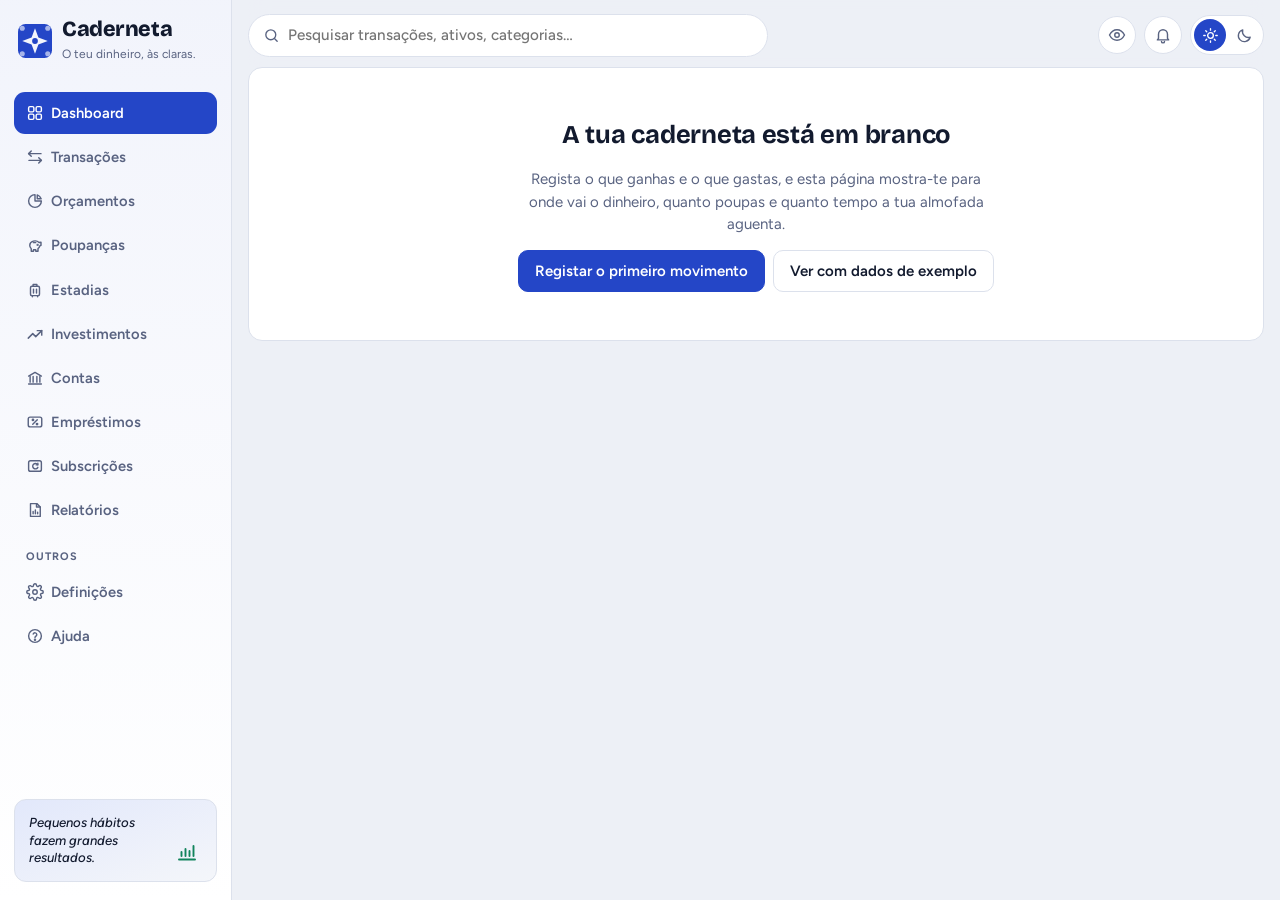
==== commit 9ce3b303: "Poupanças: Certificados de Aforro com motor de juros, simulador, calendário e taxas oficiais - Secçã" ====
--- a/index.html
+++ b/index.html
@@ -561,6 +561,21 @@
 .kc .v{font-size:clamp(1.05rem,1.42cqi,1.55rem)}
 .kc .eye{width:28px;height:28px;margin-left:auto;background:transparent;border-color:transparent}
 .kc .eye svg{width:16px;height:16px}
+.kc .kgo{width:28px;height:28px;margin-left:auto;background:transparent;border-color:transparent;color:var(--ink-2)}
+.kc .kgo:hover{background:var(--surface);border-color:var(--line);color:var(--accent)}
+.kc .kgo svg{width:16px;height:16px;transition:transform .2s}
+.kc .kgo.back svg{transform:rotate(180deg)}
+.av-track{display:flex;overflow-x:auto;scroll-snap-type:x mandatory;scrollbar-width:none;overscroll-behavior-x:contain;margin:0 -2px;scroll-behavior:smooth}
+.av-track::-webkit-scrollbar{display:none}
+.av-more{display:contents}
+.av-sl{flex:0 0 100%;min-width:0;scroll-snap-align:start;display:flex;flex-direction:column;gap:8px;padding:0 2px}
+.av-sl .avn{display:flex;align-items:center;gap:7px;font-size:.78rem;font-weight:700;color:var(--ink);min-width:0}
+.av-sl .avn span{overflow:hidden;text-overflow:ellipsis;white-space:nowrap}
+.av-sl .avn .mini-ic{width:20px;height:20px;border-radius:50%;flex:none}
+.av-dots{display:flex;gap:5px;justify-content:center;min-height:6px}
+.av-dots i{width:6px;height:6px;border-radius:50%;background:color-mix(in srgb,var(--ink-2) 35%,transparent);transition:width .2s,background .2s}
+.av-dots i.on{width:14px;border-radius:3px;background:var(--c,var(--accent))}
+.av-dots:empty{display:none}
 .g-cat .dcat{grid-template-columns:118px minmax(0,1fr);gap:12px}
 .g-cat .donut{width:118px;height:118px}
 .g-cat .dcat li{font-size:.8rem;gap:6px}
@@ -583,6 +598,19 @@
 .dmode{display:inline-flex;gap:2px;margin-left:6px;background:var(--surface-2);border:1px solid var(--line);border-radius:8px;padding:2px;vertical-align:middle}
 .dmode button{border:0;background:transparent;border-radius:6px;padding:2px 8px;font-size:.74rem;font-weight:600;color:var(--ink-2);cursor:pointer}
 .dmode button[aria-checked="true"]{background:var(--surface);color:var(--accent);box-shadow:0 1px 2px rgba(0,0,0,.08)}
+.gauto{border:1px solid var(--line);border-radius:12px;padding:10px 12px;display:flex;flex-direction:column;gap:10px;background:var(--surface-2)}
+.gauto .gah{display:flex;align-items:center;justify-content:space-between;gap:10px;font-weight:700;font-size:.9rem}
+.gauto .gah label{display:flex;flex-direction:row;align-items:center;gap:8px;cursor:pointer;margin:0}
+.gauto [hidden]{display:none!important}
+.gauto .row3{grid-template-columns:repeat(auto-fit,minmax(110px,1fr))}
+.gauto .gah input{width:18px;height:18px;accent-color:var(--accent)}
+.gauto .gest{margin:0;font-size:.84rem;color:var(--ink-2)}
+.gauto .gest b{color:var(--ink)}
+.glog{display:flex;flex-direction:column;gap:2px;max-height:180px;overflow-y:auto;margin:0;padding:0;list-style:none}
+.glog li{display:flex;justify-content:space-between;gap:10px;font-size:.84rem;padding:5px 2px;border-bottom:1px solid var(--line)}
+.glog li span{color:var(--ink-2)}
+.glog li b{font-variant-numeric:tabular-nums}
+.glog li.skip b{color:var(--warn);font-weight:600}
 .gpaid-h{grid-column:1/-1;margin:14px 0 0;font-size:.82rem;font-weight:700;letter-spacing:.04em;text-transform:uppercase;color:var(--ink-2)}
 .goal.paid .pbar i{background:var(--in)}
 .goal.paid .gp{color:var(--in);font-size:.8rem}
@@ -1100,6 +1128,16 @@
 .sb-use{display:grid;width:100%}
 .sb-use button{padding:8px}
 .sb-tag{color:var(--accent)!important}
+.sb-lg svg{width:60%;height:60%;display:block}
+.sb-lg.light{box-shadow:inset 0 0 0 1px var(--line)}
+.sb-dprev .sb-lgbtn{margin-left:auto;padding:6px 10px;font-size:.8rem;white-space:nowrap}
+.sb-lgp{display:flex;flex-direction:column;gap:8px;background:var(--surface-2);border-radius:12px;padding:10px}
+.sb-lgg{display:grid;grid-template-columns:repeat(auto-fill,minmax(44px,1fr));gap:6px;max-height:208px;overflow-y:auto;padding:2px}
+.sb-lgg button{border:1px solid transparent;background:var(--surface);border-radius:10px;padding:4px;display:grid;place-items:center;cursor:pointer;aspect-ratio:1}
+.sb-lgg button:hover{border-color:var(--ink-2)}
+.sb-lgg button[aria-checked="true"]{border-color:var(--accent);box-shadow:0 0 0 2px var(--accent-soft)}
+.sb-lgg .sb-logo{width:30px;height:30px;font-size:.8rem}
+.sb-lgt{font-size:.72rem;font-weight:700;color:var(--ink-2)}
 body.privacy .sb-r .sb-val,body.privacy .sb-donut text{filter:blur(8px)}
 @media (max-width:1240px){.sb-r{grid-template-columns:minmax(0,2fr) minmax(0,1.1fr) minmax(0,1fr) minmax(0,1.15fr) 88px 34px}.sb-pay{display:none}.sb-hd span:nth-child(5){display:none}}
 @media (max-width:1020px){.sb-grid{grid-template-columns:1fr}.sb-grid>.sb-col:last-child{display:grid;grid-template-columns:repeat(auto-fit,minmax(min(100%,300px),1fr))}.sb-bot{grid-template-columns:1fr 1fr}.sb-bot>.card:first-child{grid-column:1/-1}}
@@ -1230,6 +1268,160 @@
 .wnav{display:flex;justify-content:space-between;gap:10px;padding:0 14px calc(14px + env(safe-area-inset-bottom,0px))}
 .wnav .btn{flex:1}
 @media (max-width:560px){#divSum,#wrapMini{grid-template-columns:1fr 1fr}#divSum>div,#wrapMini>div{min-width:0}}
+/* ---------- Poupanças (produtos de aforro) ---------- */
+.sr{position:absolute;width:1px;height:1px;padding:0;margin:-1px;overflow:hidden;clip:rect(0 0 0 0);white-space:nowrap;border:0}
+#tab-poupancas .psp{animation:svIn .22s ease-out}
+#tab-poupancas .psp>.card+.card,#tab-poupancas .psp>.card+.sv-2col,#tab-poupancas .psp>.sv-2col+.card,#tab-poupancas .sv-sim+.card,#tab-poupancas .sv-legend4+.card{margin-top:16px}
+@keyframes svIn{from{opacity:0;transform:translateY(4px)}to{opacity:1;transform:none}}
+@media (prefers-reduced-motion:reduce){#tab-poupancas .psp{animation:none}.sv-li,.sv-pc{transition:none!important}}
+.sv-empty .sv-emic{width:64px;height:64px;border-radius:20px;display:grid;place-items:center;background:var(--in-soft);color:var(--in)}
+.sv-empty .sv-emic svg{width:34px;height:34px;fill:none;stroke:currentColor;stroke-width:1.8;stroke-linecap:round;stroke-linejoin:round}
+.sv-emacts{display:flex;flex-wrap:wrap;gap:8px;justify-content:center}
+.sv-hero{padding-top:0}
+.sv-hero .big{background:linear-gradient(90deg,var(--ink),color-mix(in srgb,var(--in) 70%,var(--ink)));-webkit-background-clip:text;background-clip:text;color:transparent}
+body.privacy .sv-hero .big{filter:blur(10px)}
+.sv-rb{display:flex;flex-wrap:wrap;align-items:center;justify-content:flex-end;gap:6px 8px;padding:10px 12px;border-radius:12px;border:1px solid var(--line);background:var(--surface);font-size:.82rem}
+.sv-rb span{color:var(--ink-2)}.sv-rb b{font-size:1rem}
+.sv-rb small{flex-basis:100%;text-align:right;color:var(--ink-2)}
+.sv-rb.warn{border-color:color-mix(in srgb,var(--warn) 45%,var(--line));background:color-mix(in srgb,var(--warn-soft) 55%,var(--surface))}
+@media (max-width:600px){.sv-rb{justify-content:flex-start}.sv-rb small{text-align:left}}
+.sv-kpis{grid-template-columns:repeat(auto-fit,minmax(min(100%,210px),1fr));margin-bottom:16px}
+.sv-kpis .kpi{transition:border-color .15s,transform .15s}
+.sv-kpis .kpi:hover{border-color:color-mix(in srgb,var(--in) 40%,var(--line))}
+.sv-kpis .kpi .v{font-size:1.25rem}
+.sv-chartcard .cardhead{align-items:flex-start}
+.sv-legend{display:flex;flex-wrap:wrap;gap:6px 16px;font-size:.76rem;color:var(--ink-2);margin:-4px 0 6px}
+.sv-legend span{display:inline-flex;align-items:center;gap:6px}
+.sv-legend i{display:inline-block;width:18px;height:0;border-top:2.5px solid var(--in)}
+.sv-legend i.l-proj{border-top-style:dashed}.sv-legend i.l-inv{border-top:1.5px dashed var(--ink-2)}
+.sv-chart{position:relative;min-height:60px}
+.sv-chart svg{width:100%;height:auto;display:block;touch-action:pan-y;border-radius:8px}
+.sv-chart svg:focus-visible{outline:2px solid var(--accent);outline-offset:3px}
+.sv-chart text{font-family:var(--f-mono);font-size:11px;fill:var(--ink-2)}
+.sv-tt{position:absolute;top:8px;z-index:3;pointer-events:none;background:var(--surface);border:1px solid var(--line);box-shadow:var(--shadow);border-radius:10px;padding:8px 10px;font-size:.78rem;display:flex;flex-direction:column;gap:3px;min-width:150px}
+.sv-tt span{display:flex;align-items:center;gap:6px;color:var(--ink-2)}
+.sv-tt i{width:8px;height:8px;border-radius:50%;flex:none}
+.sv-tt em{font-style:normal;margin-left:auto;font-family:var(--f-mono);color:var(--ink);font-weight:600}
+body.privacy .sv-tt em{filter:blur(6px)}
+.sv-cempty{margin:8px 0}
+.sv-2col{display:grid;grid-template-columns:repeat(auto-fit,minmax(min(100%,340px),1fr));gap:16px;margin-top:16px}
+.sv-list{display:flex;flex-direction:column}
+.sv-li{display:grid;grid-template-columns:44px minmax(0,1fr) auto;gap:12px;align-items:center;padding:10px 6px;border:0;border-bottom:1px solid var(--line);background:none;text-align:left;color:inherit;font:inherit;width:100%;cursor:pointer;border-radius:8px;transition:background .15s}
+.sv-li:last-child{border-bottom:0}
+.sv-li:hover{background:var(--surface-2)}.sv-li.st{cursor:default}.sv-li.st:hover{background:none}
+.sv-li:focus-visible{outline:2px solid var(--accent);outline-offset:-2px}
+.sv-dt{display:flex;flex-direction:column;align-items:center;justify-content:center;width:44px;height:44px;border-radius:12px;background:var(--in-soft);color:var(--in);line-height:1}
+.sv-dt b{font-family:var(--f-mono);font-size:1rem}.sv-dt small{font-size:.66rem;text-transform:uppercase;font-weight:700;letter-spacing:.05em;margin-top:2px}
+.sv-n{display:flex;flex-direction:column;gap:2px;min-width:0}
+.sv-n b{font-weight:650;overflow:hidden;text-overflow:ellipsis;white-space:nowrap}
+.sv-n small,.sv-a small{font-size:.76rem;color:var(--ink-2)}
+.sv-a{display:flex;flex-direction:column;align-items:flex-end;gap:2px;text-align:right}
+.sv-a b{color:var(--in);font-weight:650}
+.sv-k{font-size:.64rem;padding:1px 6px;vertical-align:1px}
+.sv-mixbar{display:flex;height:12px;border-radius:99px;overflow:hidden;background:var(--surface-2);gap:2px;margin:4px 0 12px}
+.sv-mixbar i{display:block;height:100%}
+.sv-mix{list-style:none;margin:0;padding:0;display:flex;flex-direction:column;gap:8px}
+.sv-mix li{display:grid;grid-template-columns:10px minmax(0,1fr) auto 52px;gap:10px;align-items:center;font-size:.88rem}
+.sv-mix li i{width:10px;height:10px;border-radius:3px}.sv-mix small{color:var(--ink-2);text-align:right;font-family:var(--f-mono)}
+/* produtos */
+.sv-grp+.sv-grp,.sv-grp+.sv-add2{margin-top:16px}
+.sv-gh{display:flex;align-items:center;gap:12px;flex-wrap:wrap}
+.sv-ic{width:40px;height:40px;border-radius:12px;display:grid;place-items:center;color:#fff;flex:none}
+.sv-ic svg{width:22px;height:22px;fill:none;stroke:currentColor;stroke-width:1.9;stroke-linecap:round;stroke-linejoin:round}
+.sv-ic.sm{width:12px;height:12px;border-radius:4px}
+.sv-gt{flex:1 1 200px;min-width:0}.sv-gt h3{font-size:1.1rem}.sv-gt p{margin:2px 0 0;color:var(--ink-2);font-size:.82rem}
+.sv-gv{display:flex;flex-direction:column;align-items:flex-end}.sv-gv b{font-family:var(--f-display);font-size:1.35rem;font-weight:800}.sv-gv small{color:var(--in);font-size:.78rem;font-family:var(--f-mono)}
+body.privacy .sv-gv b{filter:blur(8px)}
+.sv-gs{display:flex;flex-wrap:wrap;gap:6px 18px;margin:12px 0 4px;padding:10px 12px;border-radius:10px;background:var(--surface-2);font-size:.8rem;color:var(--ink-2)}
+.sv-gs b{color:var(--ink);margin-left:4px}
+.sv-tablewrap{overflow-x:auto;margin-top:6px}
+.sv-table{width:100%;border-collapse:collapse;font-size:.86rem;min-width:0}
+.sv-det{min-width:640px}.sv-cmp{min-width:0}
+.sv-table th{font-size:.68rem;text-transform:uppercase;letter-spacing:.07em;color:var(--ink-2);font-weight:700;text-align:left;padding:8px;border-bottom:1px solid var(--line);white-space:nowrap}
+.sv-table td{padding:9px 8px;border-bottom:1px solid var(--line);vertical-align:top}
+.sv-table tbody tr{transition:background .12s}.sv-table tbody tr:hover{background:var(--surface-2)}
+.sv-table .r{text-align:right}.sv-table small{display:block;color:var(--ink-2);font-size:.74rem;margin-top:2px}
+.sv-table tr.closed{opacity:.6}.sv-table tr.fut td{color:var(--ink-2)}.sv-table tr.fut td b{color:var(--ink-2);font-weight:600}
+.sv-table .sv-acts{white-space:nowrap;text-align:right}
+.sv-acts .link+.link{margin-left:8px}
+.sv-del{color:var(--out)!important}
+.sv-qe{font-size:.72rem;padding:0 2px;margin-left:4px;opacity:.75}.sv-qe:hover{opacity:1}
+.sv-cards{display:grid;grid-template-columns:repeat(auto-fill,minmax(min(100%,270px),1fr));gap:12px;margin-top:12px}
+.sv-pc{border:1px solid var(--line);border-radius:var(--r);padding:14px;display:flex;flex-direction:column;gap:10px;background:var(--surface);transition:border-color .15s,box-shadow .15s}
+.sv-pc:hover{border-color:color-mix(in srgb,var(--accent) 35%,var(--line));box-shadow:var(--shadow)}
+.sv-pc.closed{opacity:.7;background:var(--surface-2)}
+.sv-pch{display:flex;gap:10px;align-items:center}.sv-pch div{display:flex;flex-direction:column;min-width:0}.sv-pch small{color:var(--ink-2);font-size:.76rem}
+.sv-pcv b{font-family:var(--f-display);font-weight:800;font-size:1.4rem;display:block}.sv-pcv small{color:var(--ink-2);font-size:.78rem}
+.sv-dl{display:grid;grid-template-columns:1fr 1fr;gap:6px 12px;margin:0;font-size:.8rem}
+.sv-dl dt{color:var(--ink-2);font-size:.7rem;text-transform:uppercase;letter-spacing:.05em}.sv-dl dd{margin:0;font-family:var(--f-mono)}
+.sv-add2{display:flex;align-items:center;justify-content:space-between;gap:12px;flex-wrap:wrap;margin-top:16px}.sv-add2 p{margin:0;color:var(--ink-2)}
+/* calendário */
+.sv-cal{display:flex;flex-direction:column;gap:14px}
+.sv-cmh{display:flex;justify-content:space-between;align-items:baseline;gap:8px;flex-wrap:wrap;padding:4px 6px;border-bottom:1px solid var(--line)}
+.sv-cmh h4{text-transform:capitalize;font-size:.95rem}.sv-cmh span{color:var(--in);font-weight:600;font-size:.9rem}.sv-cmh small{color:var(--ink-2);font-weight:400;font-size:.74rem}
+.sv-inline{flex-direction:row;align-items:center;gap:8px}.sv-inline select{width:auto;max-width:260px;padding:6px 8px}
+.sv-chk{font-weight:600}.sv-chk input{width:auto}
+/* simulador */
+.sv-sim{display:grid;grid-template-columns:minmax(0,380px) minmax(0,1fr);gap:16px;align-items:start}
+@media (max-width:900px){.sv-sim{grid-template-columns:1fr}}
+.sv-simf{display:flex;flex-direction:column;gap:12px}
+.sv-err{margin:0;color:var(--out);font-size:.82rem;font-weight:600}
+.sv-tiles{display:grid;grid-template-columns:repeat(auto-fit,minmax(min(100%,130px),1fr));gap:8px;margin-bottom:12px}
+.sv-tile{background:var(--surface-2);border-radius:10px;padding:10px 12px;display:flex;flex-direction:column;gap:3px}
+.sv-tile span{font-size:.72rem;color:var(--ink-2);font-weight:600}.sv-tile b{font-size:1.02rem;font-weight:650}
+.sv-tile.good b{color:var(--in)}.sv-tile.bad b{color:var(--out)}
+.sv-tile.fin{background:color-mix(in srgb,var(--accent) 12%,var(--surface));border:1px solid color-mix(in srgb,var(--accent) 30%,var(--line))}.sv-tile.fin b{font-size:1.2rem}
+.sv-cmp th[scope=col]{font-size:.72rem;text-transform:none;letter-spacing:0;white-space:normal;min-width:150px;vertical-align:top}
+.sv-cmp th[scope=row]{font-size:.8rem;text-transform:none;letter-spacing:0;color:var(--ink-2);font-weight:600}
+.sv-cdot{display:inline-block;width:10px;height:10px;border-radius:50%;margin-right:6px;vertical-align:0}
+.sv-cx{display:block;font-size:.72rem;padding:2px 0;color:var(--out)}
+.sv-best{color:var(--in);font-weight:700}
+/* taxas */
+.sv-legend4{display:grid;grid-template-columns:repeat(auto-fit,minmax(min(100%,190px),1fr));gap:10px}
+.sv-legend4 div{border:1px solid var(--line);border-radius:12px;padding:10px 12px;background:var(--surface);display:flex;flex-direction:column;gap:2px}
+.sv-legend4 b{font-size:.86rem}.sv-legend4 span{font-size:.76rem;color:var(--ink-2)}
+.sv-legend4 div:nth-child(1){border-left:4px solid var(--accent)}.sv-legend4 div:nth-child(2){border-left:4px solid var(--in)}.sv-legend4 div:nth-child(3){border-left:4px solid var(--warn)}.sv-legend4 div:nth-child(4){border-left:4px solid var(--ink-2)}
+.sv-rtacts{display:flex;flex-wrap:wrap;gap:8px;margin-bottom:4px}.sv-rtacts a.btn{text-decoration:none;color:inherit}
+.sv-rnow{display:flex;flex-wrap:wrap;align-items:center;gap:8px;padding:10px 12px;border-radius:10px;background:var(--surface-2);margin:10px 0 4px;font-size:.86rem}
+.sv-rnow b{font-size:1.05rem}.sv-rnow small{color:var(--ink-2);flex-basis:100%}
+.sv-rnow.warn{background:color-mix(in srgb,var(--warn-soft) 60%,var(--surface))}
+.sv-rules td{font-size:.8rem}.sv-rules a{color:var(--accent)}
+/* diálogos */
+.sv-dlg textarea{resize:vertical;font-family:inherit}
+.sv-dlg input:disabled{opacity:.65}
+dialog.sv-wide{width:min(980px,calc(100% - 24px))}
+.sv-detw{display:flex;flex-direction:column;gap:12px;padding:20px}
+.sv-detw .actions{display:flex;flex-wrap:wrap;gap:8px}
+.sv-det{font-size:.8rem}.sv-det td{padding:7px 8px}
+.sv-types{display:grid;grid-template-columns:repeat(4,1fr);gap:6px}
+.sv-types button{border:1px solid var(--line);background:var(--surface-2);border-radius:10px;padding:9px 6px;font-weight:600;font-size:.8rem;cursor:pointer;color:var(--ink-2)}
+.sv-types button[aria-checked="true"]{border-color:var(--accent);background:var(--accent-soft);color:var(--ink)}
+.sv-types button:focus-visible,.sv-li:focus-visible{outline:2px solid var(--accent);outline-offset:2px}
+@media (max-width:520px){.sv-types{grid-template-columns:1fr 1fr}}
+.sv-prev{font-size:.86rem;padding:10px 12px;border-radius:10px;background:var(--surface-2)}.sv-prev:empty{display:none}
+#svRKind,#svRtHow{display:grid;grid-auto-flow:column}
+/* telemóvel: tabelas passam a cartões */
+@media (max-width:700px){
+  #tab-poupancas .phead .actions{width:100%}
+  .sv-tablewrap:has(.sv-table:not(.sv-cmp):not(.sv-det)){overflow-x:visible}
+  .sv-table:not(.sv-cmp):not(.sv-det) thead{display:none}
+  .sv-table:not(.sv-cmp):not(.sv-det),.sv-table:not(.sv-cmp):not(.sv-det) tbody,.sv-table:not(.sv-cmp):not(.sv-det) tr{display:block;min-width:0!important;width:100%}
+  .sv-table:not(.sv-cmp):not(.sv-det) tr{border:1px solid var(--line);border-radius:12px;padding:6px 10px;margin-bottom:10px;display:grid;grid-template-columns:minmax(0,1fr) minmax(0,1fr);gap:0 12px}
+  .sv-table:not(.sv-cmp):not(.sv-det) td{border:0;padding:6px 0;text-align:left!important;min-width:0;overflow-wrap:anywhere}
+  .sv-table:not(.sv-cmp):not(.sv-det) td[data-l]::before{content:attr(data-l);display:block;font-size:.66rem;text-transform:uppercase;letter-spacing:.06em;color:var(--ink-2);font-weight:700;margin-bottom:1px}
+  .sv-table:not(.sv-cmp):not(.sv-det) td.sv-acts{grid-column:1/-1;border-top:1px solid var(--line);padding-top:8px;text-align:left!important}
+  .sv-rules td[colspan]{grid-column:1/-1}
+  .sv-li{grid-template-columns:40px minmax(0,1fr);}
+  .sv-li .sv-a{grid-column:2;align-items:flex-start;text-align:left}
+  .sv-dt{width:40px;height:40px}
+  .sv-gv{align-items:flex-start}
+  .sv-gh .btn{width:100%}
+  .sv-mix li{grid-template-columns:10px minmax(0,1fr) auto}.sv-mix li small{display:none}
+}
+.sv-info{justify-content:space-between;margin-bottom:16px;text-align:left}.sv-info span{color:var(--ink)!important;flex:1 1 300px}
+#svRange,#svCalN{max-width:100%;overflow-x:auto}#svRange button,#svCalN button{white-space:nowrap}
+@media (max-width:700px){.sv-kpis{grid-template-columns:1fr 1fr;gap:8px}.sv-kpis .kpi{padding:11px 12px;gap:4px}.sv-kpis .kpi .v{font-size:1rem}.sv-kpis .kpi .foot{font-size:.7rem}.sv-kpis .eyebrow{font-size:.62rem;letter-spacing:.06em}
+  .sv-chartcard .cardhead>.segs{width:100%}}
 </style>
 <link rel="apple-touch-icon" href="icon-180.png">
 <link rel="manifest" href="manifest.webmanifest">
@@ -1302,7 +1494,7 @@
         <div class="greet g-greet"><div><h1 id="hello">Olá</h1><p>Aqui está um resumo da tua situação financeira.</p></div><label class="mpick"><svg viewBox="0 0 24 24" aria-hidden="true" style="fill:none;stroke:currentColor;stroke-width:1.9;stroke-linecap:round;stroke-linejoin:round"><rect x="3.5" y="5" width="17" height="15.5" rx="2.5"/><path d="M3.5 10h17M8 3v4M16 3v4"/></svg><select id="mSel" aria-label="Mês"></select></label></div>
         <div class="kpi5 g-kpi">
             <div class="kc kc-nw" style="--c:var(--accent)"><div class="kh2"><span class="kround"><svg viewBox="0 0 24 24" aria-hidden="true" style="fill:none;stroke:currentColor;stroke-width:1.9;stroke-linecap:round;stroke-linejoin:round"><path d="M4 20h16"/><path d="M6 16V11M10 16V7M14 16v-5M18 16V5"/></svg></span><span class="kt">Património</span><button class="iconbtn eye" id="eyeBtn" type="button" aria-label="Esconder património" title="Esconder património" aria-pressed="false"></button></div><div class="v" id="kNet"></div><div class="foot" id="kNetD"></div><div class="spark" id="kSpark"></div></div>
-            <div class="kc" style="--c:#22a06b"><div class="kh2"><span class="kround"><svg viewBox="0 0 24 24" aria-hidden="true" style="fill:none;stroke:currentColor;stroke-width:1.9;stroke-linecap:round;stroke-linejoin:round"><path d="M4 7.5A2.5 2.5 0 0 1 6.5 5H18v2.5"/><rect x="4" y="7.5" width="16.5" height="12" rx="2.5"/><path d="M15.5 13.5h2"/></svg></span><span class="kt">Saldo disponível</span></div><div class="v" id="kAvail"></div><div class="foot" id="kAvailF"></div></div>
+            <div class="kc" style="--c:#22a06b"><div class="kh2"><span class="kround"><svg viewBox="0 0 24 24" aria-hidden="true" style="fill:none;stroke:currentColor;stroke-width:1.9;stroke-linecap:round;stroke-linejoin:round"><path d="M4 7.5A2.5 2.5 0 0 1 6.5 5H18v2.5"/><rect x="4" y="7.5" width="16.5" height="12" rx="2.5"/><path d="M15.5 13.5h2"/></svg></span><span class="kt">Saldo disponível</span><button class="iconbtn kgo" type="button" id="availBtn" aria-controls="avTrack" aria-label="Ver a conta seguinte" title="Deslizar para a conta seguinte" hidden><svg viewBox="0 0 24 24" aria-hidden="true" style="fill:none;stroke:currentColor;stroke-width:2.2;stroke-linecap:round;stroke-linejoin:round"><path d="m9 6 6 6-6 6"/></svg></button></div><div class="av-track" id="avTrack" role="group" aria-roledescription="carrossel" aria-label="Saldo disponível"><div class="av-sl" role="group" aria-label="Total"><div class="v" id="kAvail"></div><div class="foot" id="kAvailF"></div></div><div class="av-more" id="avMore"></div></div><div class="av-dots" id="avDots" aria-hidden="true"></div></div>
             <div class="kc" style="--c:#22a06b"><div class="kh2"><span class="kround"><svg viewBox="0 0 24 24" aria-hidden="true" style="fill:none;stroke:currentColor;stroke-width:1.9;stroke-linecap:round;stroke-linejoin:round"><path d="M12 4v11M7 10l5 5 5-5"/><path d="M4 20h16"/></svg></span><span class="kt">Receitas do mês</span></div><div class="v" id="kIn"></div><div class="foot" id="kInF"></div></div>
             <div class="kc" style="--c:#e5484d"><div class="kh2"><span class="kround"><svg viewBox="0 0 24 24" aria-hidden="true" style="fill:none;stroke:currentColor;stroke-width:1.9;stroke-linecap:round;stroke-linejoin:round"><path d="M12 15V4M7 9l5-5 5 5"/><path d="M4 20h16"/></svg></span><span class="kt">Despesas do mês</span><button class="iconbtn kinv" id="invExpBtn" type="button" aria-pressed="true"></button></div><div class="v" id="kOut"></div><div class="foot" id="kOutF"></div></div>
             <div class="kc" style="--c:var(--accent)"><div class="kh2"><span class="kround"><svg viewBox="0 0 24 24" aria-hidden="true" style="fill:none;stroke:currentColor;stroke-width:1.9;stroke-linecap:round;stroke-linejoin:round"><circle cx="12" cy="12" r="8.5"/><circle cx="12" cy="12" r="4.5"/><circle cx="12" cy="12" r="1" style="fill:currentColor"/></svg></span><span class="kt">Taxa de poupança</span></div><div class="v" id="kRate"></div><div class="foot" id="kRateF"></div></div>
@@ -1537,8 +1729,152 @@
 
   <!-- POUPANÇAS -->
   <section id="tab-poupancas" class="panel" role="tabpanel" tabindex="-1" hidden>
-    <div class="phead"><div><h1>Poupanças</h1><p id="poupSub">As tuas metas e quanto falta para cada uma.</p></div><button class="btn primary" type="button" data-gnew>+ Nova meta</button></div>
-    <div class="goals ggrid" id="goalsAll"></div>
+    <div class="phead"><div><h1>Poupanças</h1><p id="poupSub">As tuas metas e quanto falta para cada uma.</p></div><div class="actions"><span class="actions" id="svActs"><button class="btn" type="button" data-svnew="sav">+ Outro produto</button><button class="btn primary" type="button" data-svnew="caf">+ Certificados de Aforro</button></span><button class="btn primary" type="button" data-gnew>+ Nova meta</button></div></div>
+    <div class="isubs" id="psubs" role="tablist" aria-label="Secções de Poupanças">
+      <button type="button" role="tab" id="psub-resumo" data-psub="resumo" aria-controls="psp-resumo" aria-selected="true">Resumo</button>
+      <button type="button" role="tab" id="psub-produtos" data-psub="produtos" aria-controls="psp-produtos" aria-selected="false" tabindex="-1">Produtos<span class="n" id="psN"></span></button>
+      <button type="button" role="tab" id="psub-calendario" data-psub="calendario" aria-controls="psp-calendario" aria-selected="false" tabindex="-1">Calendário</button>
+      <button type="button" role="tab" id="psub-simulador" data-psub="simulador" aria-controls="psp-simulador" aria-selected="false" tabindex="-1">Simulador</button>
+      <button type="button" role="tab" id="psub-taxas" data-psub="taxas" aria-controls="psp-taxas" aria-selected="false" tabindex="-1"><span>Taxas<span class="lg"> e impostos</span></span></button>
+      <button type="button" role="tab" id="psub-metas" data-psub="metas" aria-controls="psp-metas" aria-selected="false" tabindex="-1">Metas<span class="n" id="pgN"></span></button>
+    </div>
+
+    <!-- Resumo -->
+    <div class="psp" id="psp-resumo" data-psp="resumo" role="tabpanel" aria-labelledby="psub-resumo" tabindex="-1">
+      <div class="card empty sv-empty" id="svEmpty" hidden>
+        <span class="sv-emic" aria-hidden="true"><svg viewBox="0 0 24 24"><path d="M5 11a7 6 0 0 1 12.4-3.6L20 7v4l-1.6.8A7 6 0 0 1 16 15.5V19h-3v-2h-3v2H7v-3.2A6 6 0 0 1 5 11z"/><path d="M14.5 10h.01"/></svg></span>
+        <h2>Junta aqui as tuas poupanças</h2>
+        <p>Regista os Certificados de Aforro (cada subscrição com a sua data), Certificados do Tesouro, contas poupança e depósitos a prazo. A app calcula os juros de cada vencimento, o IRS retido e o capital acumulado.</p>
+        <div class="actions sv-emacts"><button class="btn primary" type="button" data-svnew="caf">+ Certificados de Aforro</button><button class="btn" type="button" data-svnew="sav">+ Outro produto</button><button class="btn ghost" type="button" data-psgo="simulador">Experimentar o simulador</button></div>
+      </div>
+      <div id="svDash" hidden>
+        <div class="hero sv-hero">
+          <div>
+            <div class="eyebrow">Capital atual</div>
+            <div class="big num" id="svCap">€ 0,00</div>
+            <div class="sub" id="svCapSub"></div>
+          </div>
+          <div class="hero-side" id="svRateNote"></div>
+        </div>
+        <div class="kpis sv-kpis" id="svKpis"></div>
+        <div class="card chart sv-chartcard">
+          <div class="cardhead">
+            <div><h3>Evolução do capital</h3><p class="note" id="svChNote" style="margin:2px 0 0"></p></div>
+            <div class="segs" id="svRange" role="group" aria-label="Período do gráfico">
+              <button type="button" data-svr="1" aria-pressed="false">1 ano</button><button type="button" data-svr="3" aria-pressed="false">3 anos</button><button type="button" data-svr="5" aria-pressed="true">5 anos</button><button type="button" data-svr="10" aria-pressed="false">10 anos</button><button type="button" data-svr="15" aria-pressed="false">15 anos</button>
+            </div>
+          </div>
+          <div class="sv-legend" aria-hidden="true"><span><i class="l-cap"></i>Capital (calculado)</span><span><i class="l-proj"></i>Previsão (hipotética)</span><span><i class="l-inv"></i>Capital investido</span></div>
+          <div class="sv-chart" id="svChart"></div>
+        </div>
+        <div class="sv-2col">
+          <div class="card"><div class="cardhead"><h3>Próximos vencimentos</h3><button class="link" type="button" data-psgo="calendario">Ver calendário →</button></div><div id="svNext"></div></div>
+          <div class="card"><div class="cardhead"><h3>Onde está o dinheiro</h3><button class="link" type="button" data-psgo="produtos">Ver produtos →</button></div><div id="svMix"></div></div>
+        </div>
+      </div>
+    </div>
+
+    <!-- Produtos -->
+    <div class="psp" id="psp-produtos" data-psp="produtos" role="tabpanel" aria-labelledby="psub-produtos" tabindex="-1" hidden>
+      <div id="svProds"></div>
+    </div>
+
+    <!-- Calendário -->
+    <div class="psp" id="psp-calendario" data-psp="calendario" role="tabpanel" aria-labelledby="psub-calendario" tabindex="-1" hidden>
+      <div class="card">
+        <div class="cardhead"><div><h3>Calendário de vencimentos</h3><p class="note" style="margin:2px 0 0">Juros que ainda vão vencer. Os valores usam a taxa de cada trimestre: oficial quando já é conhecida, senão a do cenário (hipotética).</p></div>
+          <div class="segs" id="svCalN" role="group" aria-label="Período"><button type="button" data-svc="3" aria-pressed="false">3 meses</button><button type="button" data-svc="12" aria-pressed="true">12 meses</button><button type="button" data-svc="36" aria-pressed="false">3 anos</button></div></div>
+        <div id="svCal"></div>
+      </div>
+      <div class="card">
+        <div class="cardhead"><div><h3>Histórico de capitalizações</h3><p class="note" style="margin:2px 0 0">Cada vencimento já passado: juros brutos, IRS retido, juros líquidos e capital depois.</p></div>
+          <label class="sv-inline" for="svHistF">Produto<select id="svHistF"></select></label></div>
+        <div id="svHist"></div>
+      </div>
+      <div class="sv-2col">
+        <div class="card"><div class="cardhead"><div><h3>Juros por ano</h3><p class="note" style="margin:2px 0 0">Para a declaração de IRS (anexo E / englobamento).</p></div></div><div id="svYears"></div></div>
+        <div class="card"><div class="cardhead"><h3>Resgates e transferências</h3></div><div id="svReds"></div></div>
+      </div>
+    </div>
+
+    <!-- Simulador -->
+    <div class="psp" id="psp-simulador" data-psp="simulador" role="tabpanel" aria-labelledby="psub-simulador" tabindex="-1" hidden>
+      <div class="sv-sim">
+        <form class="card sv-simf" id="svSimForm" novalidate>
+          <div class="cardhead" style="margin-bottom:4px"><h3>Cenário</h3><span class="chip warn">hipotético</span></div>
+          <label for="svSimMode">Produto<select id="svSimMode"><option value="cafF">Certificados de Aforro Série F (cada reforço é uma subscrição)</option><option value="rate">Taxa fixa (conta poupança, depósito…)</option></select></label>
+          <div class="row2">
+            <label for="svSimP0">Capital inicial (€)<input id="svSimP0" inputmode="decimal" value="5000"></label>
+            <label for="svSimM">Reforço mensal (€)<input id="svSimM" inputmode="decimal" value="200"></label>
+          </div>
+          <div class="row2">
+            <label for="svSimR" id="svSimRL">Taxa base hipotética (%)<input id="svSimR" inputmode="decimal" value="2,5"></label>
+            <label for="svSimIrs">IRS (%)<input id="svSimIrs" inputmode="decimal" value="28"></label>
+          </div>
+          <div class="row2">
+            <label for="svSimY">Duração (anos)<input id="svSimY" type="number" min="1" max="40" step="1" value="10"></label>
+            <label for="svSimStart">Início<input id="svSimStart" type="date"></label>
+          </div>
+          <label for="svSimC" id="svSimCL" hidden>Os juros são creditados<select id="svSimC"><option value="1">todos os meses</option><option value="3" selected>de 3 em 3 meses</option><option value="6">de 6 em 6 meses</option><option value="12">uma vez por ano</option></select></label>
+          <p class="note" id="svSimHelp" style="margin:0"></p>
+          <p class="sv-err" id="svSimErr" role="alert" hidden></p>
+          <div class="actions"><button class="btn primary" type="submit">Guardar para comparar</button><button class="btn ghost" type="button" id="svSimReset">Repor exemplo</button></div>
+        </form>
+        <div class="card sv-simr">
+          <div class="cardhead" style="margin-bottom:6px"><h3>Resultado</h3><span class="note" id="svSimEnd" style="margin:0"></span></div>
+          <div class="sv-tiles" id="svSimOut"></div>
+          <div class="sv-legend" aria-hidden="true"><span><i style="border-top-color:var(--accent)"></i>Valor simulado</span><span><i class="l-inv"></i>Dinheiro investido</span></div>
+          <div class="sv-chart" id="svSimChart"></div>
+        </div>
+      </div>
+      <div class="card" id="svCmpCard" hidden>
+        <div class="cardhead"><div><h3>Comparar cenários</h3><p class="note" style="margin:2px 0 0">Até 6 cenários guardados, lado a lado. São simulações, não previsões.</p></div></div>
+        <div class="sv-chart" id="svCmpChart"></div>
+        <div class="sv-tablewrap"><table class="sv-table sv-cmp" id="svCmp"></table></div>
+      </div>
+    </div>
+
+    <!-- Taxas e impostos -->
+    <div class="psp" id="psp-taxas" data-psp="taxas" role="tabpanel" aria-labelledby="psub-taxas" tabindex="-1" hidden>
+      <div class="sv-legend4" aria-label="Como a app separa os dados">
+        <div><b>Dados teus</b><span>subscrições, depósitos, resgates, taxas que indicas</span></div>
+        <div><b>Taxas oficiais</b><span>tabela abaixo, com fonte e data</span></div>
+        <div><b>Hipóteses</b><span>cenário para os meses sem taxa conhecida e simulador</span></div>
+        <div><b>Resultados</b><span>calculados na hora, nunca guardados</span></div>
+      </div>
+      <div class="card">
+        <div class="cardhead"><div><h3>Taxa base dos Certificados de Aforro</h3><p class="note" style="margin:2px 0 0" id="svRtHelp"></p></div>
+          <div class="segs" id="svRtSerie" role="group" aria-label="Série"><button type="button" data-svs="F" aria-pressed="true">Série F</button><button type="button" data-svs="E" aria-pressed="false">Série E</button></div></div>
+        <div class="actions sv-rtacts"><button class="btn primary" type="button" id="svRtAdd">+ Registar taxa</button><button class="btn" type="button" id="svRtFetch">Atualizar do IGCP</button><a class="btn ghost" href="https://www.igcp.pt/pt/aforristas/produtos-de-aforro/certificados-de-aforro" target="_blank" rel="noopener">Abrir página do IGCP ↗</a></div>
+        <p class="note" id="svRtMsg" role="status" style="margin:4px 0 0"></p>
+        <div id="svRtTable"></div>
+      </div>
+      <div class="card">
+        <div class="cardhead"><div><h3>Cenário para o futuro</h3><p class="note" style="margin:2px 0 0">Ninguém sabe a taxa base dos próximos anos. Escolhe a que queres usar nas previsões. Estes valores aparecem sempre marcados como hipotéticos.</p></div><span class="chip warn">hipotético</span></div>
+        <div class="row2">
+          <label for="svProjF">Série F: taxa base futura (%)<input id="svProjF" inputmode="decimal" placeholder="repete a última conhecida"></label>
+          <label for="svProjE">Série E: taxa base futura (%)<input id="svProjE" inputmode="decimal" placeholder="repete a última conhecida"></label>
+        </div>
+      </div>
+      <div class="card">
+        <div class="cardhead"><div><h3>Impostos</h3><p class="note" style="margin:2px 0 0">Os juros pagam IRS em cada vencimento. A taxa aqui é a usada quando a subscrição não tem uma própria.</p></div></div>
+        <div class="row3">
+          <label for="svTaxRate">Taxa de retenção de IRS (%)<input id="svTaxRate" inputmode="decimal" placeholder="28"></label>
+          <label for="svTaxReg">Regime<select id="svTaxReg"><option value="lib">Taxa liberatória (definitiva)</option><option value="eng">Englobamento (retenção por conta)</option><option value="isento">Sem retenção / outra taxa</option></select></label>
+          <label for="svTaxMarg" id="svTaxMargL">Taxa marginal do teu escalão (%)<input id="svTaxMarg" inputmode="decimal" placeholder="ex.: 13"></label>
+        </div>
+        <p class="note" id="svTaxNote"></p>
+      </div>
+      <div class="card">
+        <div class="cardhead"><div><h3>Regras de cada produto</h3><p class="note" style="margin:2px 0 0">Estão numa tabela própria no código: quando uma regra muda, muda-se só aí.</p></div></div>
+        <div id="svRules"></div>
+      </div>
+    </div>
+
+    <!-- Metas -->
+    <div class="psp" id="psp-metas" data-psp="metas" role="tabpanel" aria-labelledby="psub-metas" tabindex="-1" hidden>
+      <div class="goals ggrid" id="goalsAll"></div>
+    </div>
   </section>
 
   <!-- ESTADIAS -->
@@ -1694,6 +2030,7 @@
       <details><summary>O que é o lucro real e o lucro potencial?</summary><p>Lucro real é o que já está no bolso: dividendos e juros recebidos e o ganho das vendas. Lucro potencial é a valorização do que ainda tens; só passa a real quando vendes.</p></details>
       <details><summary>Como funcionam as contas?</summary><p>Em Contas escreves o saldo de hoje de cada conta. Cada movimento que registares nessa conta soma ou tira ao saldo sozinho.</p></details>
       <details><summary>Como ligo uma meta a uma conta ou cartão?</summary><p>Ao criar ou editar uma meta, escolhe em “Onde está o dinheiro” a conta ou o cartão onde guardas esse dinheiro. Em Contas passas a ver o saldo total e o saldo disponível: cada valor que juntas à meta sai do disponível, mas o total fica igual, porque o dinheiro continua lá. Se tirares dinheiro da meta, volta ao disponível. Não dá para pôr numa meta mais do que o disponível.</p></details>
+      <details><summary>Como ponho uma meta a juntar sozinha?</summary><p>Ao criar ou editar a meta, liga “Juntar automaticamente” e escolhe por dia, por semana ou por mês. Em “Valor fixo” escreves quanto queres pôr de cada vez e a app diz quando chegas ao objetivo. Em “Calcular para chegar a tempo” a app divide o que falta pelo tempo até ao prazo e ajusta o valor se te atrasares ou juntares a mais. Quando chega ao objetivo, para sozinha. Se a conta da meta não tiver saldo disponível, salta essa entrega e avisa no sino. Podes pôr em pausa a qualquer momento. O histórico aparece quando tocas na meta.</p></details>
       <details><summary>Já comprei o que estava a juntar. E agora?</summary><p>Toca na meta e carrega em “✓ Paga”. Escreve quanto pagaste, a categoria, a data e com que conta. A app regista a despesa em Transações, o dinheiro da meta deixa de estar reservado e a meta passa para “Pagas”. Se te enganaste, abre a meta paga e carrega em “Desfazer pagamento”.</p></details>
       <details><summary>Porque não me deixa registar uma despesa?</summary><p>Uma conta não pode ficar com saldo negativo. Se a despesa ou a transferência passa do saldo disponível (o saldo menos o que está em metas), a app não a grava e diz quanto tens. Confirma o saldo da conta em Contas ou tira dinheiro de uma meta. Os cartões de crédito são a exceção: o saldo deles é o que deves.</p></details>
       <details><summary>Como controlo os gastos quando estou fora?</summary><p>Em Estadias cria uma estadia com o dia em que chegas, o dia em que voltas e, se quiseres, o dinheiro que puseste de parte. Todas as despesas desses dias contam sozinhas; se pagas a estadia com uma conta ou cartão próprio, escolhe essa conta para contar só essa. Num movimento que não tem nada a ver (a renda de cá, por exemplo) carrega em “Não contar”. Enquanto estás fora, o Dashboard mostra quanto já gastaste e quanto podes gastar por dia até voltares.</p></details>
@@ -1889,6 +2226,18 @@
     </div>
     <div id="gPayL" hidden><span class="flabel" id="gPayLbl">Onde está o dinheiro <span style="font-weight:500">(conta ou cartão)</span></span><div class="paypick" id="gPay" role="radiogroup" aria-labelledby="gPayLbl"></div><p class="note" style="margin:6px 0 0">O que pões na meta continua no saldo total da conta, mas deixa de contar no saldo disponível.</p></div>
     <p class="note" style="margin:0">A data é opcional e pode ser só o mês ou um dia certo. Com data, a app diz-te quanto tens de pôr de lado por mês. Sem data, estima quando lá chegas ao ritmo a que tens poupado.</p>
+    <div class="gauto" id="gAuto">
+      <div class="gah"><label for="gAutoOn"><input type="checkbox" id="gAutoOn">Juntar automaticamente</label><label for="gAutoPause" id="gAutoPauseL" style="font-weight:600;font-size:.82rem" hidden><input type="checkbox" id="gAutoPause">Em pausa</label></div>
+      <div id="gAutoBody" hidden style="flex-direction:column;gap:10px">
+        <div class="paypick" id="gAutoMode" role="radiogroup" aria-label="Como calcular o valor"><button type="button" role="radio" aria-checked="true" data-gam="fix" class="none">Valor fixo</button><button type="button" role="radio" aria-checked="false" data-gam="calc" class="none">Calcular para chegar a tempo</button></div>
+        <div class="row3">
+          <label for="gAutoAmt" id="gAutoAmtL">Quanto (€)<input id="gAutoAmt" inputmode="decimal" placeholder="0,00"></label>
+          <label for="gAutoEvery">De quanto em quanto<select id="gAutoEvery"><option value="d">Por dia</option><option value="w">Por semana</option><option value="m" selected>Por mês</option></select></label>
+          <label for="gAutoStart">A partir de<input id="gAutoStart" type="date"></label>
+        </div>
+        <p class="gest" id="gAutoEst" aria-live="polite"></p>
+      </div>
+    </div>
     <div class="actions"><button class="btn primary" type="submit" id="gSubmit">Criar meta</button><button class="btn ghost" type="button" data-close>Cancelar</button><button class="btn ghost" type="button" id="gUnpay" hidden>Desfazer pagamento</button><button class="btn ghost" type="button" id="gDel" style="margin-left:auto;color:var(--out)" hidden>Apagar meta</button></div>
   </form>
 </dialog>
@@ -1939,7 +2288,8 @@
 <dialog id="subDlg" aria-labelledby="subTitle">
   <form id="subForm" novalidate>
     <div class="dlg-h"><h3 id="subTitle">Nova subscrição</h3><button type="button" class="x" data-close aria-label="Fechar">×</button></div>
-    <div class="sb-dprev"><span id="sbLogo"></span><div><b id="sbPN">Serviço</b><small id="sbPS"></small></div></div>
+    <div class="sb-dprev"><span id="sbLogo"></span><div><b id="sbPN">Serviço</b><small id="sbPS"></small></div><button type="button" class="btn ghost sb-lgbtn" id="sbLgBtn" aria-expanded="false" aria-controls="sbLgP">Mudar logótipo</button></div>
+    <div class="sb-lgp" id="sbLgP" hidden><input type="search" id="sbLgQ" placeholder="Procurar logótipo (Netflix, Spotify…)" aria-label="Procurar logótipo" autocomplete="off"><div class="sb-lgg" id="sbLgG" role="radiogroup" aria-label="Logótipo"></div></div>
     <div class="row2">
       <label for="sbName">Serviço<input id="sbName" list="sbKnown" maxlength="60" placeholder="Ex.: Netflix" autocomplete="off"></label>
       <label for="sbPlan">Plano<input id="sbPlan" maxlength="60" placeholder="Opcional, ex.: Standard" autocomplete="off"></label>
@@ -2028,6 +2378,129 @@
     </div>
     <label for="lrBal">Capital em dívida nessa data (€, opcional)<input id="lrBal" inputmode="decimal"></label>
     <div id="lrList"></div>
+    <div class="actions"><button class="btn primary" type="submit">Guardar</button><button class="btn ghost" type="button" data-close>Cancelar</button></div>
+  </form>
+</dialog>
+<dialog id="svCafDlg" class="sv-dlg">
+  <form id="svCafForm" novalidate>
+    <div class="dlg-h"><h3 id="svCafTitle">Nova subscrição</h3><button type="button" class="x" data-close aria-label="Fechar">×</button></div>
+    <div class="row2">
+      <label for="svCName">Nome do investimento<input id="svCName" list="svCNames" autocomplete="off" placeholder="Ex.: Aforro dos miúdos"></label>
+      <label for="svCSerie">Série<select id="svCSerie"><option value="F">Série F (desde junho de 2023)</option><option value="E">Série E (2017 a 2023)</option><option value="D">Série D</option><option value="C">Série C</option><option value="B">Série B</option><option value="A">Série A</option></select></label>
+    </div>
+    <datalist id="svCNames"></datalist>
+    <div class="row3">
+      <label for="svCAmt">Capital inicial (€)<input id="svCAmt" inputmode="decimal" placeholder="0,00"></label>
+      <label for="svCDate">Data da subscrição<input id="svCDate" type="date"></label>
+      <label for="svCRate0" id="svCRate0L">Taxa inicial (%, bruta)<input id="svCRate0" inputmode="decimal" placeholder="da tabela"></label>
+    </div>
+    <div class="row2" id="svCManW" hidden>
+      <label for="svCRateM">Taxa bruta atual (%)<input id="svCRateM" inputmode="decimal" placeholder="vês no AforroNet"></label>
+      <label for="svCTerm">Prazo (anos, opcional)<input id="svCTerm" type="number" min="1" max="40" step="1" placeholder="sem prazo"></label>
+    </div>
+    <div class="row3">
+      <label for="svCIrs">Taxa de IRS (%)<input id="svCIrs" inputmode="decimal" placeholder="28"></label>
+      <label for="svCInst">Instituição ou entidade<input id="svCInst" list="svInsts" autocomplete="off" placeholder="IGCP · AforroNet"></label>
+      <label for="svCAcct">Conta associada<select id="svCAcct"></select></label>
+    </div>
+    <label for="svCOv">Valor atual no AforroNet (€, opcional)<input id="svCOv" inputmode="decimal" placeholder="a app calcula sozinha"></label>
+    <label for="svCNote">Observações<textarea id="svCNote" rows="2" placeholder="Opcional"></textarea></label>
+    <p class="note" id="svCHelp" style="margin:0"></p>
+    <p class="sv-err" id="svCErr" role="alert" hidden></p>
+    <div class="actions"><button class="btn primary" type="submit" id="svCSubmit">Adicionar</button><button class="btn ghost" type="button" data-close>Cancelar</button><button class="btn ghost sv-del" type="button" id="svCDel" hidden>Apagar</button></div>
+  </form>
+</dialog>
+<datalist id="svInsts"><option value="IGCP · AforroNet"><option value="CTT"><option value="Espaço Cidadão"><option value="Caixa Geral de Depósitos"><option value="Millennium bcp"><option value="Novo Banco"><option value="Santander"><option value="BPI"></datalist>
+<dialog id="svProdDlg" class="sv-dlg">
+  <form id="svProdForm" novalidate>
+    <div class="dlg-h"><h3 id="svPTitle">Novo produto de poupança</h3><button type="button" class="x" data-close aria-label="Fechar">×</button></div>
+    <div class="sv-types" id="svPTypes" role="radiogroup" aria-label="Tipo de produto">
+      <button type="button" role="radio" data-svt="conta" aria-checked="true">Conta poupança</button>
+      <button type="button" role="radio" data-svt="dp" aria-checked="false">Depósito a prazo</button>
+      <button type="button" role="radio" data-svt="ct" aria-checked="false">Certificados do Tesouro</button>
+      <button type="button" role="radio" data-svt="outro" aria-checked="false">Outro</button>
+    </div>
+    <div class="row2">
+      <label for="svPName">Nome<input id="svPName" autocomplete="off" placeholder="Ex.: Poupança férias"></label>
+      <label for="svPInst">Instituição<input id="svPInst" list="svInsts" autocomplete="off" placeholder="Ex.: Banco"></label>
+    </div>
+    <div class="row2">
+      <label for="svPAmt">Montante inicial (€)<input id="svPAmt" inputmode="decimal" placeholder="0,00"></label>
+      <label for="svPDate">Data de início<input id="svPDate" type="date"></label>
+    </div>
+    <div class="row2" id="svPRateW">
+      <label for="svPRate" id="svPRateL">TANB (%, bruta)<input id="svPRate" inputmode="decimal" placeholder="Ex.: 2,25"></label>
+      <label for="svPTerm" id="svPTermL">Prazo (meses)<input id="svPTerm" type="number" min="1" max="600" step="1" placeholder="sem prazo"></label>
+    </div>
+    <label for="svPSched" id="svPSchedL" hidden>Taxa bruta de cada ano (%, separadas por ponto e vírgula)<input id="svPSched" autocomplete="off" placeholder="Ex.: 2,5; 2,75; 3; 3,25; 3,5"></label>
+    <div class="row3">
+      <label for="svPPer">Os juros vencem<select id="svPPer"><option value="1">todos os meses</option><option value="3">de 3 em 3 meses</option><option value="6">de 6 em 6 meses</option><option value="12">uma vez por ano</option><option value="0">no fim do prazo</option></select></label>
+      <label for="svPCap">E depois<select id="svPCap"><option value="1">juntam-se ao capital</option><option value="0">são pagos à conta</option></select></label>
+      <label for="svPBasis">Contagem<select id="svPBasis"><option value="365">dias reais / 365</option><option value="360">dias reais / 360</option><option value="per">taxa ÷ nº de períodos</option></select></label>
+    </div>
+    <div class="row3">
+      <label for="svPEarly">Se levantares antes do fim<select id="svPEarly"><option value="keep">mantém os juros</option><option value="lose">perde os juros do período</option></select></label>
+      <label for="svPIrs">Taxa de IRS (%)<input id="svPIrs" inputmode="decimal" placeholder="28"></label>
+      <label for="svPAcct">Conta associada<select id="svPAcct"></select></label>
+    </div>
+    <label for="svPNote">Observações<textarea id="svPNote" rows="2" placeholder="Opcional"></textarea></label>
+    <p class="note" id="svPHelp" style="margin:0"></p>
+    <p class="sv-err" id="svPErr" role="alert" hidden></p>
+    <div class="actions"><button class="btn primary" type="submit" id="svPSubmit">Adicionar</button><button class="btn ghost" type="button" data-close>Cancelar</button><button class="btn ghost sv-del" type="button" id="svPDel" hidden>Apagar</button></div>
+  </form>
+</dialog>
+<dialog id="svRedDlg" class="sv-dlg">
+  <form id="svRedForm" novalidate>
+    <div class="dlg-h"><h3 id="svRTitle">Resgatar</h3><button type="button" class="x" data-close aria-label="Fechar">×</button></div>
+    <p class="muted" id="svRInfo" style="margin:0;font-size:.88rem"></p>
+    <div class="segs" id="svRKind" role="group" aria-label="Tipo de movimento"><button type="button" data-svk="part" aria-pressed="true">Resgate parcial</button><button type="button" data-svk="total" aria-pressed="false">Resgate total</button><button type="button" data-svk="dep" aria-pressed="false" hidden>Depósito</button></div>
+    <div class="row2">
+      <label for="svRAmt" id="svRAmtL">Valor (€)<input id="svRAmt" inputmode="decimal" placeholder="0,00"></label>
+      <label for="svRDate">Data<input id="svRDate" type="date"></label>
+    </div>
+    <label for="svRAcct" id="svRAcctL">Transferir para a conta<select id="svRAcct"></select></label>
+    <div class="sv-prev" id="svRPrev" aria-live="polite"></div>
+    <p class="sv-err" id="svRErr" role="alert" hidden></p>
+    <div class="actions"><button class="btn primary" type="submit" id="svRSubmit">Registar resgate</button><button class="btn ghost" type="button" data-close>Cancelar</button></div>
+  </form>
+</dialog>
+<dialog id="svDetDlg" class="sv-dlg sv-wide">
+  <div class="sv-detw">
+    <div class="dlg-h"><div><h3 id="svDTitle"></h3><p class="note" id="svDSub" style="margin:2px 0 0"></p></div><button type="button" class="x" data-close aria-label="Fechar">×</button></div>
+    <div class="sv-tiles" id="svDTiles"></div>
+    <div class="actions" id="svDActs"></div>
+    <div class="sv-chart" id="svDChart"></div>
+    <div class="cardhead" style="margin:6px 0 0"><h4>Calendário de capitalização</h4><label class="sv-inline sv-chk"><input type="checkbox" id="svDFut" checked> mostrar previsão</label></div>
+    <div class="sv-tablewrap" id="svDTable"></div>
+  </div>
+</dialog>
+<dialog id="svQDlg" class="sv-dlg">
+  <form id="svQForm" novalidate>
+    <div class="dlg-h"><h3>Taxa deste trimestre</h3><button type="button" class="x" data-close aria-label="Fechar">×</button></div>
+    <p class="muted" id="svQInfo" style="margin:0;font-size:.88rem"></p>
+    <label for="svQRate">Taxa bruta anual (%)<input id="svQRate" inputmode="decimal" placeholder="Ex.: 2,25"></label>
+    <p class="note" style="margin:0">Usa a taxa que aparece no extrato do AforroNet para este vencimento. Fica só nesta subscrição e passa à frente da tabela.</p>
+    <div class="actions"><button class="btn primary" type="submit">Guardar</button><button class="btn ghost" type="button" data-close>Cancelar</button><button class="btn ghost sv-del" type="button" id="svQDel">Usar a tabela</button></div>
+  </form>
+</dialog>
+<dialog id="svRtDlg" class="sv-dlg">
+  <form id="svRtForm" novalidate>
+    <div class="dlg-h"><h3 id="svRtTitle">Registar taxa base</h3><button type="button" class="x" data-close aria-label="Fechar">×</button></div>
+    <div class="segs" id="svRtHow" role="group" aria-label="Como queres indicar a taxa"><button type="button" data-svh="v" aria-pressed="true">Valor</button><button type="button" data-svh="eur" aria-pressed="false">Da Euribor</button><button type="button" data-svh="paste" aria-pressed="false">Colar do IGCP</button></div>
+    <div class="row2">
+      <label for="svRtSer">Série<select id="svRtSer"><option value="F">Série F</option><option value="E">Série E</option></select></label>
+      <label for="svRtMonth">Mês em que se aplica<input id="svRtMonth" type="month"></label>
+    </div>
+    <div data-svhp="v"><label for="svRtVal">Taxa base (%)<input id="svRtVal" inputmode="decimal" placeholder="Ex.: 2,500"></label></div>
+    <div data-svhp="eur" hidden>
+      <label for="svRtEur">Euribor a 3 meses dos 10 dias úteis anteriores (%, uma por linha ou separadas por ponto e vírgula)<textarea id="svRtEur" rows="4" placeholder="2,031&#10;2,029&#10;…"></textarea></label>
+    </div>
+    <div data-svhp="paste" hidden>
+      <label for="svRtPaste">Texto da página do IGCP<textarea id="svRtPaste" rows="4" placeholder="Ex.: A taxa de juro bruta para novas subscrições de Certificados de Aforro, Série F, em setembro de 2026 foi fixada em 2,500%."></textarea></label>
+    </div>
+    <label for="svRtSrc">Fonte<input id="svRtSrc" autocomplete="off" placeholder="Ex.: igcp.pt, consultado hoje"></label>
+    <div class="sv-prev" id="svRtPrev" aria-live="polite"></div>
+    <p class="sv-err" id="svRtErr" role="alert" hidden></p>
     <div class="actions"><button class="btn primary" type="submit">Guardar</button><button class="btn ghost" type="button" data-close>Cancelar</button></div>
   </form>
 </dialog>
@@ -2059,6 +2532,7 @@
     <p class="muted" id="gAddInfo" style="margin:0;font-size:.88rem"></p>
     <label for="gAddAmt">Valor (€)<input id="gAddAmt" inputmode="decimal" placeholder="0,00"></label>
     <p class="note" style="margin:0">Para tirar dinheiro da meta, escreve um valor negativo.</p>
+    <div id="gLogW" hidden><span class="flabel">Histórico</span><ul class="glog" id="gLog"></ul></div>
     <div class="actions"><button class="btn primary" type="submit">Guardar</button><button class="btn ghost" type="button" data-close>Cancelar</button><button class="btn ghost" type="button" id="gAddPaid" style="margin-left:auto">✓ Paga</button><button class="btn ghost" type="button" id="gAddEdit">Editar meta</button></div>
   </form>
 </dialog>
@@ -2173,15 +2647,14 @@
 const txs=()=>[...S.items.values()].filter(o=>o.kind==="tx");
 /* Certificados de Aforro (kind "caf", one doc per subscription) show up as positions through cafInv() */
 const cafs=()=>[...S.items.values()].filter(o=>o.kind==="caf").sort((a,b)=>(a.date||"").localeCompare(b.date||""));
-const cafBase=()=>{const b=settings().cafBase;return b!=null&&isFinite(+b)?+b:2};
+const cafBase=()=>{const v=svBaseNow("F");if(v!=null)return v;const b=settings().cafBase;return b!=null&&isFinite(+b)?+b:2};
 function cafRate(serie,B,y){const F=serie!=="E",base=Math.min(Math.max(F?B:B+1,0),F?2.5:3.5);
   const prem=F?(y<=1?0:y<=5?.25:y<=9?.5:y<=11?1:y<=13?1.5:1.75):(y<=1?0:y<=5?.5:1);return{base,prem,gross:base+prem}}
 /* value after the quarterly interest dates already reached; each quarter: gross annual rate / 4, minus 28% IRS, added to the capital */
-function cafCalc(c,B){const d0=new Date(c.date+"T12:00:00"),now=new Date(),T=(c.serie==="E"?10:15)*4,qd=k=>new Date(d0.getFullYear(),d0.getMonth()+3*k,d0.getDate(),12);
-  const ov=+c.override>0&&c.ovDate?+c.override:0;let v=ov||+c.amount||0,n=0;
-  while(n<T&&qd(n+1)<=now){n++;if(ov&&iso(qd(n))<=c.ovDate)continue;v+=Math.floor(v*cafRate(c.serie,B,Math.ceil(n/4)).gross/400*.72*100)/100}
-  const cur=cafRate(c.serie,B,Math.ceil((n+1)/4));
-  return{v,n,cur,next:n<T?iso(qd(n+1)):null,nextNet:n<T?Math.floor(v*cur.gross/400*.72*100)/100:0,matured:n>=T}}
+/* valor de uma subscrição: motor SE (juros trimestrais compostos, prémios, IRS, resgates); ver Poupanças */
+function cafCalc(c,B){const r=svRunOf(c).r,t=todayISO(),nx=r.next,ref=nx||r.last,past=r.events.filter(e=>e.past).length;
+  const cur=ref?{base:ref.rate.base!=null?ref.rate.base:(ref.rate.gross||0),prem:ref.rate.prem||0,gross:ref.rate.gross||0}:{base:0,prem:0,gross:0};
+  return{v:SE.wealthAt(r,t),n:past,cur,next:nx?nx.date:null,nextNet:nx?nx.net:0,matured:!!(r.matured&&r.matured.d<=t)}}
 const pct2=v=>v.toFixed(2).replace(".",",")+"%";
 function cafInv(c){const k=cafCalc(c,cafBase()),open=(+c.amount||0)>0;
   return{id:"caf:"+c.id,kind:"inv",caf:c.id,name:"Aforro · Série "+(c.serie||"F"),ticker:"",cls:"Certificados / Depósitos",qty:open?1:0,cost:+c.amount||0,price:open?Math.round(k.v*100)/100:0,
@@ -2232,6 +2705,7 @@
   if(t==="relatorios"){renderSpend(txs());renderCompare()}
   if(t==="orcamentos")renderBudgets();
   if(t==="subscricoes")renderSubs();
+  if(t==="poupancas")renderSav();
 }
 document.querySelectorAll(".tabs,.bnav").forEach(n=>n.addEventListener("click",e=>{const b=e.target.closest("button[data-tab]");if(b){setTab(b.dataset.tab);window.scrollTo({top:0})}}));
 $(".side-brand").innerHTML=$(".top .brand").innerHTML.replace(' id="modeNote"',"").replace("A abrir…","O teu dinheiro, às claras.");
@@ -2347,8 +2821,8 @@
   {const kc=$("#kNet").closest(".kc");kc.dataset.nwt=`${eur(liq)} em contas + ${eur(pv)} em investimentos${ln<0?` − ${eur(-ln)} em créditos e empréstimos`:ln>0?` + ${eur(ln)} que te devem`:""}`;kc.title=document.body.matches(".nwhide,.privacy")?"":kc.dataset.nwt;}
   renderSpark(NW,m);
   const A=accts();
-  if(A.length){const AV=A.filter(x=>AVAIL.includes(x.type)),av=AV.reduce((t,x)=>t+acctAvail(x,all),0),ig=AV.reduce((t,x)=>t+goalMoney(x),0);$("#kAvail").textContent=eur(av);$("#kAvailF").innerHTML=(ig?`<span>${eur0(ig)} em metas ·</span>`:"")+`<button class="link" type="button" data-go="contas">Contas e dinheiro ›</button>`}
-  else{$("#kAvail").textContent=eur(liq);$("#kAvailF").innerHTML=`<span>Calculado dos movimentos ·</span><button class="link" type="button" data-anew>juntar contas</button>`}
+  if(A.length){const AV=A.filter(x=>AVAIL.includes(x.type)),av=AV.reduce((t,x)=>t+acctAvail(x,all),0),ig=AV.reduce((t,x)=>t+goalMoney(x),0);$("#kAvail").textContent=eur(av);$("#kAvailF").innerHTML=(ig?`<span>${eur0(ig)} em metas ·</span>`:"")+`<button class="link" type="button" data-go="contas">Contas e dinheiro ›</button>`;renderAvSl(AV,all)}
+  else{renderAvSl([],all);$("#kAvail").textContent=eur(liq);$("#kAvailF").innerHTML=`<span>Calculado dos movimentos ·</span><button class="link" type="button" data-anew>juntar contas</button>`}
   $("#openingL").hidden=!!A.length;
   $("#kIn").textContent=eur(cur.inS);$("#kInF").innerHTML=deltaChip(cur.inS,prev.inS,true)+"<span>vs. mês anterior</span>";
   $("#kOut").textContent=eur(cur.outS);$("#kOutF").innerHTML=deltaChip(cur.outS,prev.outS,false)+"<span>vs. mês anterior</span>"+invFoot(cur,all);
@@ -2581,7 +3055,7 @@
 const noNeg=a=>a&&a.kind==="acct"&&a.type!=="Cartão de crédito";
 const availRaw=(a,all,skip)=>acctBal(a,all,skip)-goalMoney(a);
 function noMoney(a,av,what){const g=goalMoney(a);toast(`Não há saldo suficiente em ${a.name}${what?" para "+what:""}: tens ${eur(Math.max(0,av))} disponíveis${g?` (${eur(g)} estão guardados em metas)`:""}.`)}
-function acctBal(a,all,skip){return (+a.base||0)+all.filter(t=>t.acct===a.id&&(t.at?t.at>(a.baseAt||0):t.date>(a.baseDate||""))).reduce((s,t)=>s+(t.type==="in"?+t.amount:-t.amount),0)+xferFx(a,skip)+lmovFx(a)}
+function acctBal(a,all,skip){return (+a.base||0)+all.filter(t=>t.acct===a.id&&(t.at?t.at>(a.baseAt||0):t.date>(a.baseDate||""))).reduce((s,t)=>s+(t.type==="in"?+t.amount:-t.amount),0)+xferFx(a,skip)+lmovFx(a)+svFx(a)}
 function renderAccts(all){const A=accts();
   const out=h=>{$("#accts").innerHTML=$("#acctsAll").innerHTML=h};
   if(!A.length){out(`<p class="muted" style="margin:4px 0 12px;font-size:.88rem">Junta as tuas contas (banco, poupança, XTB, dinheiro, cartão) com o saldo de hoje. Cada movimento que registares numa conta atualiza o saldo sozinho.</p><div class="actions"><button class="btn" type="button" data-anew>Adicionar conta</button></div>`);return}
@@ -2749,13 +3223,14 @@
   if(!G.length){$("#goals").innerHTML=$("#goalsAll").innerHTML=`<p class="muted" style="margin:0">Dá um nome ao que queres juntar (uma viagem, o fundo de emergência, um carro) e acompanha aqui quanto falta.</p><div class="actions"><button class="btn" type="button" data-gnew>Criar a primeira meta</button></div>`;return}
   const row=g=>{const t=+g.target||0,sv=+g.saved||0,p=t?Math.min(1,sv/t):0,r=goalPlan(g,avg);
     const ga=goalAcct(g),gk=ga&&g.card&&S.items.get(g.card),where=ga?`<span class="gacc">${gk?cardTile("mini-ic"):""}${esc(gk&&gk.kind==="card"?cardName(gk):ga.name)}</span>`:"";
-    const side=(r.need?`${eur0(r.need)}/mês${avg>0&&r.need>avg*1.05?" "+chip("warn","acima do ritmo"):""}`:"")+(r.need&&where?" · ":"")+where;
+    const au=g.auto&&!g.auto.done&&!r.done?`<span title="${g.auto.paused?"Entregas automáticas em pausa":"Entregas automáticas"}">${g.auto.paused?"⏸ ":"↻ "}${g.auto.mode==="calc"?"a tempo":eur0(g.auto.amt)}${GA_EV[g.auto.every]}</span>`:"";
+    const side=[au||(r.need?`${eur0(r.need)}/mês${avg>0&&r.need>avg*1.05?" "+chip("warn","acima do ritmo"):""}`:""),where].filter(Boolean).join(" · ");
     return `<div class="goal" data-id="${esc(g.id)}" tabindex="0" role="button" title="Juntar dinheiro ou editar">${goalTile(g.icon)}<div class="gt"><b>${esc(g.name)}${g.demo?'<span class="demo-tag">exemplo</span>':""}</b><span class="amt">${eur0(sv)} / ${eur0(t)}</span></div><b class="gp">${Math.round(p*100)}%</b><span class="pbar"><i style="width:${p*100}%"></i></span><span class="gf"><span>${goalLeft(r)}${g.due&&g.due.length>7&&!r.done?" · até "+esc(g.due.split("-").reverse().join("/")):""}</span><span>${side}</span></span></div>`};
   $("#goals").innerHTML=G.slice(0,4).map(row).join("");$("#goalsAll").innerHTML=G.map(row).join("")+paidH;
 }
 function openGoal(g){S.editGoal=g?g.id:null;$("#goalTitle").textContent=g?(g.paid?"Meta paga":"Editar meta"):"Nova meta";$("#gUnpay").hidden=!(g&&g.paid);$("#gSubmit").textContent=g?"Guardar":"Criar meta";$("#gDel").hidden=!g;
   $("#gName").value=g?g.name:"";$("#gTarget").value=g?numStr(g.target):"";$("#gSaved").value=g&&+g.saved?numStr(g.saved):"";setDueMode(g&&g.due&&g.due.length>7?"d":"m",g&&g.due||"");
-  pickGoalIc(g?g.icon:"Emergência");S.gPay=g&&goalAcct(g)?(g.card&&S.items.get(g.card)&&S.items.get(g.card).acct===g.acct?"c:"+g.card:"a:"+g.acct):"";renderGPay();$("#goalDlg").showModal();$("#gName").focus()}
+  pickGoalIc(g?g.icon:"Emergência");S.gPay=g&&goalAcct(g)?(g.card&&S.items.get(g.card)&&S.items.get(g.card).acct===g.acct?"c:"+g.card:"a:"+g.acct):"";renderGPay();gaFill(g);$("#goalDlg").showModal();$("#gName").focus()}
 /* where the goal's money sits: an account (not credit cards) or a debit card (its account) */
 function renderGPay(){const A=accts().filter(a=>a.type!=="Cartão de crédito"),K=cards().filter(k=>A.some(a=>a.id===k.acct)),v=S.gPay||"";
   $("#gPayL").hidden=!A.length;
@@ -2765,10 +3240,85 @@
 function pickGoalIc(k){S.goalIc=k;$("#gIcons").innerHTML=GOAL_IC.map(([n,c,d])=>`<button type="button" role="radio" aria-checked="${n===k}" aria-label="${n}" title="${n}" data-gic="${n}" style="background:${c}">${SVG(d)}</button>`).join("")}
 $("#gIcons").addEventListener("click",e=>{const b=e.target.closest("[data-gic]");if(b)pickGoalIc(b.dataset.gic)});
 $("#goalNew").onclick=()=>openGoal(null);
-function openGAdd(g){S.addGoal=g.id;$("#gAddTitle").textContent="Juntar a "+g.name;const ga=goalAcct(g);$("#gAddInfo").innerHTML=`Já tens ${eur(g.saved)} de ${eur(g.target)}.`+(ga?` O dinheiro fica em <b>${esc(ga.name)}</b>, onde tens <b>${eur(acctAvail(ga,txs()))}</b> disponíveis.`:"");$("#gAddAmt").value="";$("#gAddDlg").showModal();$("#gAddAmt").focus()}
+function openGAdd(g){S.addGoal=g.id;$("#gAddTitle").textContent="Juntar a "+g.name;const ga=goalAcct(g);$("#gAddInfo").innerHTML=`Já tens ${eur(g.saved)} de ${eur(g.target)}.`+(ga?` O dinheiro fica em <b>${esc(ga.name)}</b>, onde tens <b>${eur(acctAvail(ga,txs()))}</b> disponíveis.`:"");$("#gAddAmt").value="";
+  {const L=(g.log||[]).slice(-30).reverse(),A=g.auto;$("#gLogW").hidden=!L.length&&!A;
+    $("#gLog").innerHTML=(A?`<li><span>${A.done?"Objetivo atingido a "+A.done.split("-").reverse().join("/")+". Entregas paradas.":A.paused?"Entregas automáticas em pausa":"Automático: "+(A.mode==="calc"?"calculado para chegar a tempo":eur(A.amt))+GA_EV[A.every]+(()=>{const e=gaEta(g,A,A.last||isoD(new Date(new Date(A.start+"T12:00:00")-864e5)));return e?" · acaba a "+e[0].split("-").reverse().join("/"):""})()}</span></li>`:"")+
+      L.map(x=>`<li class="${x.t==="skip"?"skip":""}"><span>${x.d.split("-").reverse().join("/")} · ${x.t==="auto"?"automático":x.t==="skip"?"automático sem saldo":"à mão"}</span><b>${x.t==="skip"?"não juntou "+eur(x.a):(x.a<0?"− ":"+ ")+eur(Math.abs(x.a))}</b></li>`).join("")}
+  $("#gAddDlg").showModal();$("#gAddAmt").focus()}
 ["#goals","#goalsAll"].forEach(sel=>{const go=e=>{const r=e.target.closest(".goal");if(!r)return;const g=S.items.get(r.dataset.id);if(g)(g.paid?openGoal:openGAdd)(g)};
   $(sel).addEventListener("click",go);$(sel).addEventListener("keydown",e=>{if((e.key==="Enter"||e.key===" ")&&e.target.classList.contains("goal")){e.preventDefault();go(e)}})});
 document.addEventListener("click",e=>{if(e.target.closest("[data-gnew]"))openGoal(null)});
+/* Dashboard "Saldo disponível": swipe through each account's disponível */
+function renderAvSl(AV,all){const tr=$("#avTrack"),keep=Math.round(tr.scrollLeft/Math.max(1,tr.clientWidth));
+  $("#avMore").innerHTML=AV.map(a=>{const b=acctBal(a,all),g=goalMoney(a),v=acctAvail(a,all);
+    return `<div class="av-sl" role="group" aria-label="${esc(a.name)}"><div class="avn">${acctIc(a,"mini-ic")}<span>${esc(a.name)}</span></div><div class="v" style="${v<0?"color:var(--out)":""}">${eur(v)}</div><div class="foot"><span>${g?`${eur0(b)} no total · ${eur0(g)} em metas`:esc(a.inst||a.type)}</span></div></div>`}).join("");
+  const n=AV.length+1;$("#availBtn").hidden=n<2;$("#avDots").innerHTML=n<2?"":Array.from({length:n},()=>"<i></i>").join("");
+  tr.scrollLeft=Math.min(keep,n-1)*tr.clientWidth;avDots()}
+function avIdx(){const tr=$("#avTrack");return Math.round(tr.scrollLeft/Math.max(1,tr.clientWidth))}
+function avDots(){const i=avIdx(),D=$("#avDots").children,n=D.length;[...D].forEach((d,k)=>d.classList.toggle("on",k===i));
+  const b=$("#availBtn"),last=n>1&&i>=n-1;b.classList.toggle("back",last);b.setAttribute("aria-label",last?"Voltar ao total":"Ver a conta seguinte");b.title=last?"Voltar ao total":"Deslizar para a conta seguinte"}
+$("#avTrack").addEventListener("scroll",()=>{cancelAnimationFrame(S.avRaf);S.avRaf=requestAnimationFrame(avDots)},{passive:true});
+$("#availBtn").addEventListener("click",e=>{e.stopPropagation();const tr=$("#avTrack"),n=$("#avDots").children.length||1,i=avIdx();tr.scrollTo({left:((i+1)%n)*tr.clientWidth,behavior:"smooth"})});
+addEventListener("resize",()=>{const tr=$("#avTrack");if(tr)tr.scrollLeft=avIdx()*tr.clientWidth});
+/* automatic contributions (goal.auto) */
+const GA_EV={d:"/dia",w:"/semana",m:"/mês"},GA_EVN={d:["dia","dias"],w:["semana","semanas"],m:["mês","meses"]};
+const isoD=d=>d.getFullYear()+"-"+String(d.getMonth()+1).padStart(2,"0")+"-"+String(d.getDate()).padStart(2,"0");
+/* k-th date (from 0) of a schedule starting at s; monthly keeps the start day, clamped to short months */
+function gaNth(s,ev,k){const[y,m,d]=s.split("-").map(Number);
+  if(ev==="m"){const L=new Date(y,m+k,0).getDate();return isoD(new Date(y,m-1+k,Math.min(d,L)))}
+  return isoD(new Date(y,m-1,d+(ev==="w"?7:1)*k))}
+/* dates after `after` up to `to` (inclusive) */
+function gaDates(A,after,to){const o=[];if(!A.start)return o;for(let k=0;k<5000;k++){const d=gaNth(A.start,A.every,k);if(d>to)break;if(d>after)o.push(d)}return o}
+const goalDueEnd=g=>!g.due?"":g.due.length>7?g.due:(()=>{const[y,m]=g.due.split("-").map(Number);return isoD(new Date(y,m,0))})();
+/* amount for one contribution on date d; calc mode spreads what's left over the dates left until the deadline */
+function gaAmt(g,A,d,rem){if(A.mode!=="calc")return Math.min(+A.amt||0,rem);
+  const end=goalDueEnd(g);if(!end||d>end)return rem;const k=Math.max(1,gaDates(A,isoD(new Date(new Date(d+"T12:00:00")-864e5)),end).length);
+  return Math.min(rem,Math.ceil(rem/k*100)/100)}
+/* when the target is reached at this pace: [date, count] */
+function gaEta(g,A,from){let rem=Math.round(((+g.target||0)-(+g.saved||0))*100)/100;if(rem<=0)return null;
+  let n=0;for(let k=0;k<5000;k++){const d=gaNth(A.start,A.every,k);if(d<=from)continue;const a=gaAmt(g,A,d,rem);if(!(a>0))return null;rem=Math.round((rem-a)*100)/100;n++;if(rem<=0)return[d,n,k];if(n>3000)return null}return null}
+function runGoalAuto(){if(S.mode==="loading"||S.gaBusy)return;
+  const today=todayISO(),ups=[],spent={},names=[],miss=[],fin=[];let n=0;
+  goalsList().forEach(g=>{const A=g.auto;if(!A||A.paused||A.done||g.demo||!A.start)return;if(A.mode!=="calc"&&!(+A.amt>0))return;
+    const D=gaDates(A,A.last||"",today);if(!D.length)return;
+    const ga=goalAcct(g),lim=ga&&noNeg(ga);let sv=+g.saved||0,last=A.last,done=null,ms=null,got=0;const log=(g.log||[]).slice();
+    for(const d of D){const rem=Math.round(((+g.target||0)-sv)*100)/100;if(rem<=.005){done=d;break}
+      const a=Math.round(gaAmt(g,A,d,rem)*100)/100;last=d;if(!(a>0))continue;
+      if(lim){const av=availRaw(ga,txs())-(spent[ga.id]||0);if(a>av+.005){ms=d;log.push({d,a,t:"skip"});continue}spent[ga.id]=(spent[ga.id]||0)+a}
+      sv=Math.round((sv+a)*100)/100;log.push({d,a,t:"auto"});got++;
+      if(sv>=(+g.target||0)-.005){done=d;break}}
+    const nA=Object.assign({},A,{last});if(done){nA.done=done;fin.push(g.name)}if(ms){nA.miss=ms;miss.push(g.name)}
+    ups.push(Object.assign({},g,{saved:sv,log:log.slice(-200),auto:nA}));if(got){n+=got;names.push(g.name)}});
+  if(!ups.length)return;
+  S.gaBusy=true;Promise.resolve(Store.putMany(ups)).finally(()=>{S.gaBusy=false});
+  if(fin.length)toast(`${fin[0]}: objetivo atingido! As entregas automáticas pararam.`);
+  else if(miss.length)toast(`Sem saldo disponível para a entrega automática de ${miss[0]}. Fica para a próxima.`);
+  else if(n)toast(n===1?`Juntado sozinho para ${names[0]}`:`${n} entregas automáticas para ${[...new Set(names)].join(", ")}`)}
+setInterval(()=>{if(!document.hidden)runGoalAuto()},30*60e3);
+document.addEventListener("visibilitychange",()=>{if(!document.hidden)runGoalAuto()});
+/* form */
+function gaMode(m){S.gaMode=m;document.querySelectorAll("#gAutoMode [data-gam]").forEach(b=>b.setAttribute("aria-checked",String(b.dataset.gam===m)));$("#gAutoAmtL").hidden=m==="calc";gaEst()}
+function gaOn(){const on=$("#gAutoOn").checked;$("#gAutoBody").hidden=!on;$("#gAutoBody").style.display=on?"flex":"none";$("#gAutoPauseL").hidden=!on||!S.editGoal;gaEst()}
+function gaForm(){const t=parseNum($("#gTarget").value),sv=$("#gSaved").value.trim()?parseNum($("#gSaved").value):0,due=$("#gDue").value;
+  return{g:{target:t,saved:sv,due},A:{mode:S.gaMode||"fix",amt:parseNum($("#gAutoAmt").value),every:$("#gAutoEvery").value,start:$("#gAutoStart").value||todayISO()}}}
+function gaEst(){if(!$("#gAutoOn").checked){$("#gAutoEst").innerHTML="";return}
+  const{g,A}=gaForm(),old=S.editGoal&&S.items.get(S.editGoal),from=old&&old.auto&&old.auto.last&&old.auto.start===A.start&&old.auto.every===A.every?old.auto.last:isoD(new Date(new Date(A.start+"T12:00:00")-864e5));
+  const el=$("#gAutoEst"),rem=(+g.target||0)-(+g.saved||0);
+  if(!(g.target>0)){el.textContent="Escreve primeiro o objetivo.";return}
+  if(rem<=0){el.textContent="Já chegaste ao objetivo.";return}
+  if(A.mode==="calc"){if(!g.due){el.innerHTML=`Escolhe <b>até quando</b> em cima para a app calcular quanto pôr de lado.`;return}
+    const end=goalDueEnd(g),k=gaDates(A,from,end).length;
+    if(!k){el.textContent="O prazo já passou ou acaba antes da primeira entrega. Muda a data.";return}
+    el.innerHTML=`Vais juntar cerca de <b>${eur(Math.ceil(rem/k*100)/100)}${GA_EV[A.every]}</b> (${k} ${k===1?"entrega":"entregas"} até ${end.split("-").reverse().join("/")}). Se te atrasares ou juntares a mais, o valor ajusta-se sozinho.`;return}
+  if(!(A.amt>0)){el.textContent="Escreve quanto queres juntar de cada vez.";return}
+  const e=gaEta(Object.assign({},g),A,from);
+  el.innerHTML=e?`Chegas ao objetivo a <b>${e[0].split("-").reverse().join("/")}</b> (${e[1]} ${e[1]===1?"entrega":"entregas"}). Depois para sozinho.`+(g.due&&e[0]>goalDueEnd(g)?` <span style="color:var(--warn)">Passa do prazo que escolheste.</span>`:""):""}
+$("#gAutoOn").addEventListener("change",gaOn);
+$("#gAutoMode").addEventListener("click",e=>{const b=e.target.closest("[data-gam]");if(b)gaMode(b.dataset.gam)});
+["#gAutoAmt","#gAutoEvery","#gAutoStart","#gTarget","#gSaved","#gDue"].forEach(s=>{$(s).addEventListener("input",gaEst);$(s).addEventListener("change",gaEst)});
+$("#gDueMode").addEventListener("click",()=>setTimeout(gaEst));
+function gaFill(g){const A=g&&g.auto&&!g.auto.done?g.auto:null;$("#gAutoOn").checked=!!A;$("#gAutoPause").checked=!!(A&&A.paused);
+  $("#gAutoAmt").value=A&&+A.amt?numStr(A.amt):"";$("#gAutoEvery").value=A?A.every:"m";$("#gAutoStart").value=A?A.start:todayISO();S.gaMode=A&&A.mode||"fix";gaMode(S.gaMode);gaOn()}
 /* goal deadline: month only (AAAA-MM, counts to the end of that month) or an exact day */
 function setDueMode(m,v){const i=$("#gDue");if(v===undefined){const c=i.value;v=!c?"":m==="d"?(c.length>7?c:(()=>{const[y,mo]=c.split("-").map(Number);return c+"-"+String(new Date(y,mo,0).getDate()).padStart(2,"0")})()):c.slice(0,7)}
   i.type=m==="d"?"date":"month";i.value=v;document.querySelectorAll("#gDueMode [data-dm]").forEach(b=>b.setAttribute("aria-checked",String(b.dataset.dm===m)))}
@@ -2807,8 +3357,17 @@
   const go=Object.assign({},old||{created:new Date().toISOString()},{id:old?old.id:newId("g"),kind:"goal",name,icon:S.goalIc,target:Math.round(t*100)/100,saved:Math.round(sv*100)/100});
   if($("#gDue").value)go.due=$("#gDue").value;else delete go.due;
   {const a=pa&&S.items.get(pa);if(noNeg(a)&&!go.paid){const av=availRaw(a,txs())+(old&&old.acct===a.id?+old.saved||0:0);if(go.saved>av+.005){toast(`Em ${a.name} só cabem ${eur(Math.max(0,av))} nesta meta: é o saldo disponível.`);return $("#gSaved").focus()}}}
+  if($("#gAutoOn").checked&&!go.paid){const{A}=gaForm(),oA=old&&old.auto;
+    if(A.mode==="fix"&&!(A.amt>0)){toast("Escreve quanto queres juntar de cada vez");return $("#gAutoAmt").focus()}
+    if(A.mode==="calc"&&!go.due){toast("Para calcular, escolhe até quando queres chegar ao objetivo");return $("#gDue").focus()}
+    const paused=$("#gAutoPause").checked,yest=isoD(new Date(Date.now()-864e5));
+    let last=oA&&!oA.done&&oA.last||"";
+    // resuming doesn't catch up the paused period; a new start date doesn't redo dates already counted
+    if(oA&&oA.paused&&!paused&&yest>last)last=yest;
+    go.auto={mode:A.mode,amt:A.mode==="fix"?Math.round(A.amt*100)/100:undefined,every:A.every,start:A.start,last:last||undefined,paused:paused||undefined};
+    if(go.saved>=go.target-.005)go.auto.done=todayISO()}else delete go.auto;
   if(pa&&S.items.get(pa)){go.acct=pa;if(pk)go.card=pk.id;else delete go.card}else{delete go.acct;delete go.card}
-  Store.put(go);
+  Store.put(go);setTimeout(runGoalAuto,50);
   $("#goalDlg").close();toast(old?"Meta guardada":"Meta criada")});
 $("#gDel").onclick=()=>{const g=S.items.get(S.editGoal),b=$("#gDel");if(!g)return;
   if(!b.dataset.sure){b.dataset.sure="1";b.textContent="Toca de novo para apagar";setTimeout(()=>{delete b.dataset.sure;b.textContent="Apagar meta"},4000);return}
@@ -2817,7 +3376,7 @@
   if(!g)return;if(!isFinite(v)||!v){toast("Escreve um valor");return $("#gAddAmt").focus()}
   const sv=Math.max(0,Math.round(((+g.saved||0)+v)*100)/100),ga=goalAcct(g);
   if(ga&&v>0&&v>availRaw(ga,txs())+.005){noMoney(ga,availRaw(ga,txs()));return $("#gAddAmt").focus()}
-  Store.put(Object.assign({},g,{saved:sv}));$("#gAddDlg").close();
+  Store.put(Object.assign({},g,{saved:sv,log:(g.log||[]).concat([{d:todayISO(),a:Math.round(v*100)/100,t:"man"}]).slice(-200)}));$("#gAddDlg").close();
   toast(sv>=+g.target?"Meta cumprida. Parabéns!":`Faltam ${eur0(+g.target-sv)} para ${g.name}`)});
 
 /* ---------- upcoming payments: expenses that repeat monthly on about the same day ---------- */
@@ -2966,17 +3525,30 @@
    extra fields: plan, scat (service type), card (debit card), use (muito|medio|pouco), trial, hist [{d,a}] old prices, cancelled (date; also paused) */
 const SUB_CATS=[["Entretenimento","#8b5cf6"],["Música","#16a34a"],["Produtividade","#3b82f6"],["IA","#0d9488"],["Compras","#f59e0b"],["Jogos","#db2777"],["Armazenamento","#0891b2"],["Saúde e desporto","#e11d48"],["Notícias e leitura","#a16207"],["Educação","#5a7fa8"],["Telecomunicações","#0284c7"],["Outros","#7c8597"]];
 /* services people often pay for: fills type and colour by itself; no logos fetched, the tile shows the initials */
-const SUB_KNOWN=[[/netflix/i,"Netflix","Entretenimento","#e50914"],[/spotify/i,"Spotify","Música","#1db954"],[/youtube/i,"YouTube Premium","Entretenimento","#ff0033"],[/disney/i,"Disney+","Entretenimento","#113ccf"],
-  [/\bhbo\b|\bmax\b/i,"HBO Max","Entretenimento","#5822b4"],[/prime video|amazon prime/i,"Amazon Prime","Compras","#00a8e1"],[/apple ?tv/i,"Apple TV+","Entretenimento","#1c1c1e"],[/apple music/i,"Apple Music","Música","#fa243c"],
-  [/icloud/i,"iCloud+","Armazenamento","#3693f3"],[/google one/i,"Google One","Armazenamento","#4285f4"],[/chatgpt|openai/i,"ChatGPT Plus","IA","#10a37f"],[/\bclaude\b|anthropic/i,"Claude","IA","#d97757"],[/gemini/i,"Gemini","IA","#4285f4"],[/copilot/i,"Copilot","IA","#0078d4"],
-  [/adobe/i,"Adobe Creative Cloud","Produtividade","#da1f26"],[/microsoft 365|office 365|\bm365\b/i,"Microsoft 365","Produtividade","#d83b01"],[/notion/i,"Notion","Produtividade","#37352f"],[/canva/i,"Canva","Produtividade","#00a3ad"],[/dropbox/i,"Dropbox","Armazenamento","#0061ff"],
-  [/playstation|ps ?plus/i,"PlayStation Plus","Jogos","#0070d1"],[/xbox|game ?pass/i,"Xbox Game Pass","Jogos","#107c10"],[/nintendo/i,"Nintendo Switch Online","Jogos","#e60012"],[/twitch/i,"Twitch","Entretenimento","#9146ff"],[/deezer/i,"Deezer","Música","#a238ff"],
-  [/audible/i,"Audible","Notícias e leitura","#f8991d"],[/kindle/i,"Kindle Unlimited","Notícias e leitura","#f08c00"],[/duolingo/i,"Duolingo","Educação","#58a700"],[/linkedin/i,"LinkedIn Premium","Produtividade","#0a66c2"],[/crunchyroll/i,"Crunchyroll","Entretenimento","#f47521"],
-  [/dazn/i,"DAZN","Entretenimento","#0c161c"],[/sport ?tv/i,"Sport TV","Entretenimento","#c8102e"],[/filmin/i,"Filmin","Entretenimento","#e6007e"],[/strava/i,"Strava","Saúde e desporto","#fc4c02"],
-  [/gin[aá]sio|\bgym\b|fitness|solinca|holmes place|basic.?fit/i,"Ginásio","Saúde e desporto","#e11d48"],[/\bmeo\b/i,"MEO","Telecomunicações","#00a0dc"],[/vodafone/i,"Vodafone","Telecomunicações","#e60000"],[/\bnos\b/i,"NOS","Telecomunicações","#1d1d1b"],[/\bdigi\b/i,"DIGI","Telecomunicações","#1e3a8a"],
-  [/patreon/i,"Patreon","Outros","#ff424d"],[/expresso|p[uú]blico|observador/i,"Jornal","Notícias e leitura","#334155"]];
+const SUB_LOGOS={"netflix":["Netflix","#E50914","M5.398 0v.006c3.028 8.556 5.37 15.175 8.348 23.596 2.344.058 4.85.398 4.854.398-2.8-7.924-5.923-16.747-8.487-24zm8.489 0v9.63L18.6 22.951c-.043-7.86-.004-15.913.002-22.95zM5.398 1.05V24c1.873-.225 2.81-.312 4.715-.398v-9.22z"],"spotify":["Spotify","#1ED760","M12 0C5.4 0 0 5.4 0 12s5.4 12 12 12 12-5.4 12-12S18.66 0 12 0zm5.521 17.34c-.24.359-.66.48-1.021.24-2.82-1.74-6.36-2.101-10.561-1.141-.418.122-.779-.179-.899-.539-.12-.421.18-.78.54-.9 4.56-1.021 8.52-.6 11.64 1.32.42.18.479.659.301 1.02zm1.44-3.3c-.301.42-.841.6-1.262.3-3.239-1.98-8.159-2.58-11.939-1.38-.479.12-1.02-.12-1.14-.6-.12-.48.12-1.021.6-1.141C9.6 9.9 15 10.561 18.72 12.84c.361.181.54.78.241 1.2zm.12-3.36C15.24 8.4 8.82 8.16 5.16 9.301c-.6.179-1.2-.181-1.38-.721-.18-.601.18-1.2.72-1.381 4.26-1.26 11.28-1.02 15.721 1.621.539.3.719 1.02.419 1.56-.299.421-1.02.599-1.559.3z"],"youtube":["YouTube","#FF0000","M23.498 6.186a3.016 3.016 0 0 0-2.122-2.136C19.505 3.545 12 3.545 12 3.545s-7.505 0-9.377.505A3.017 3.017 0 0 0 .502 6.186C0 8.07 0 12 0 12s0 3.93.502 5.814a3.016 3.016 0 0 0 2.122 2.136c1.871.505 9.376.505 9.376.505s7.505 0 9.377-.505a3.015 3.015 0 0 0 2.122-2.136C24 15.93 24 12 24 12s0-3.93-.502-5.814zM9.545 15.568V8.432L15.818 12l-6.273 3.568z"],"youtubemusic":["YouTube Music","#FF0000","M12 0C5.376 0 0 5.376 0 12s5.376 12 12 12 12-5.376 12-12S18.624 0 12 0zm0 19.104c-3.924 0-7.104-3.18-7.104-7.104S8.076 4.896 12 4.896s7.104 3.18 7.104 7.104-3.18 7.104-7.104 7.104zm0-13.332c-3.432 0-6.228 2.796-6.228 6.228S8.568 18.228 12 18.228s6.228-2.796 6.228-6.228S15.432 5.772 12 5.772zM9.684 15.54V8.46L15.816 12l-6.132 3.54z"],"hbo":["HBO","#000000","M7.042 16.896H4.414v-3.754H2.708v3.754H.01L0 7.22h2.708v3.6h1.706v-3.6h2.628zm12.043.046C21.795 16.94 24 14.689 24 11.978a4.89 4.89 0 0 0-4.915-4.92c-2.707-.002-4.09 1.991-4.432 2.795.003-1.207-1.187-2.632-2.58-2.634H7.59v9.674l4.181.001c1.686 0 2.886-1.46 2.888-2.713.385.788 1.72 2.762 4.427 2.76zm-7.665-3.936c.387 0 .692.382.692.817 0 .435-.305.817-.692.817h-1.33v-1.634zm.005-3.633c.387 0 .692.382.692.817 0 .436-.305.818-.692.818h-1.33V9.373zm1.77 2.607c.305-.039.813-.387.992-.61-.063.276-.068 1.074.006 1.35-.204-.314-.688-.701-.998-.74zm3.43 0a2.462 2.462 0 1 1 4.924 0 2.462 2.462 0 0 1-4.925 0zm2.462 1.936a1.936 1.936 0 1 0 0-3.872 1.936 1.936 0 0 0 0 3.872Z"],"max":["Max","#002BE7","M1.769 0A1.77 1.77 0 0 0 0 1.769V22.23A1.77 1.77 0 0 0 1.769 24H22.23A1.77 1.77 0 0 0 24 22.231V1.77A1.77 1.77 0 0 0 22.231 0zm12.485 3.28a4.301 4.301 0 0 1 4.3 4.302 4.301 4.301 0 0 1-1.993 3.63 6.085 6.085 0 0 1 1.054 3.422 6.085 6.085 0 0 1-6.085 6.085 6.085 6.085 0 0 1-6.085-6.085 6.085 6.085 0 0 1 4.66-5.916 4.301 4.301 0 0 1-.152-1.136 4.301 4.301 0 0 1 4.301-4.301zm0 1.849a2.453 2.453 0 0 0-2.453 2.453 2.453 2.453 0 0 0 2.453 2.453 2.453 2.453 0 0 0 2.453-2.453 2.453 2.453 0 0 0-2.453-2.453zm-2.724 5.268a4.237 4.237 0 0 0-4.237 4.237 4.237 4.237 0 0 0 4.237 4.237 4.237 4.237 0 0 0 4.237-4.237 4.237 4.237 0 0 0-4.237-4.237zm.032 2.54a1.781 1.781 0 1 1 0 3.562 1.781 1.781 0 0 1 0-3.562Z"],"primevideo":["Prime Video","#1F2E3E","M0 9.508c0-.043.01-.073.028-.09.018-.017.047-.025.086-.025h.329c.07 0 .112.034.127.101l.032.119c.091-.088.202-.159.33-.21a1.04 1.04 0 0 1 .396-.079c.294 0 .528.109.7.326.171.217.257.51.257.88 0 .254-.042.475-.127.665-.086.19-.201.335-.347.437a.85.85 0 0 1-.502.154c-.125 0-.243-.02-.355-.06a.857.857 0 0 1-.288-.164v1.003c0 .043-.008.073-.025.09-.017.016-.046.025-.09.025H.115c-.04 0-.068-.009-.086-.025-.019-.017-.028-.047-.028-.09zm1.113.32a.868.868 0 0 0-.447.124v1.206a.834.834 0 0 0 .447.124c.17 0 .296-.058.376-.174.081-.117.121-.3.121-.55 0-.254-.04-.439-.118-.555-.08-.116-.206-.174-.379-.174zm2.248-.087c.121-.134.236-.23.344-.286a.733.733 0 0 1 .345-.085h.063c.043 0 .073.009.092.025.018.017.027.047.027.09v.385c0 .04-.008.068-.025.087-.017.018-.046.027-.089.027a.923.923 0 0 1-.082-.004 1.369 1.369 0 0 0-.383.025c-.1.02-.186.045-.256.076v1.54c0 .04-.008.069-.025.087-.016.018-.046.028-.089.028h-.437c-.04 0-.069-.01-.087-.028-.018-.018-.028-.047-.028-.087V9.508c0-.043.01-.073.028-.09.018-.017.047-.025.087-.025h.328c.07 0 .112.034.128.1zm1.526-.71a.396.396 0 0 1-.278-.096.338.338 0 0 1-.105-.262c0-.11.035-.197.105-.26a.395.395 0 0 1 .278-.097c.116 0 .208.032.278.096.07.064.105.151.105.261a.34.34 0 0 1-.105.262.396.396 0 0 1-.278.096zm-.333.477c0-.043.01-.073.027-.09.019-.017.048-.025.087-.025h.438c.043 0 .072.008.089.025s.025.047.025.09v2.113c0 .04-.008.069-.025.087-.017.018-.046.028-.09.028h-.437c-.04 0-.068-.01-.087-.028-.018-.018-.027-.047-.027-.087zm1.837.11c.161-.107.306-.183.435-.227.13-.045.263-.067.4-.067.273 0 .466.098.579.294.155-.104.3-.18.438-.225.137-.046.278-.069.424-.069.213 0 .377.06.495.179.117.12.175.286.175.5v1.618c0 .04-.008.069-.025.087-.017.019-.046.027-.089.027h-.438c-.04 0-.068-.008-.086-.027-.018-.018-.028-.047-.028-.087V10.15c0-.208-.092-.312-.278-.312-.164 0-.33.04-.497.119v1.664c0 .04-.008.069-.025.087-.017.019-.046.027-.09.027h-.437c-.04 0-.068-.008-.086-.027-.019-.018-.028-.047-.028-.087V10.15c0-.208-.093-.312-.278-.312-.17 0-.337.04-.502.123v1.66c0 .04-.008.069-.025.087-.017.019-.046.027-.089.027h-.438c-.039 0-.068-.008-.086-.027-.018-.018-.027-.047-.027-.087V9.508c0-.043.009-.073.027-.09.018-.017.047-.025.086-.025h.329c.07 0 .112.034.128.101zm4.387 1.16a1.81 1.81 0 0 1-.451-.05c.018.204.08.35.185.44.105.088.263.132.476.132.085 0 .168-.005.249-.016a3.08 3.08 0 0 0 .362-.078.143.143 0 0 1 .023-.002c.052 0 .078.035.078.105v.211c0 .049-.007.083-.02.103a.169.169 0 0 1-.08.053 1.953 1.953 0 0 1-.708.128c-.377 0-.666-.103-.868-.312-.203-.207-.304-.505-.304-.893 0-.398.104-.71.31-.935.207-.227.494-.34.862-.34.283 0 .504.069.664.206a.69.69 0 0 1 .24.55c0 .23-.087.403-.258.52-.172.119-.425.177-.76.177zm.064-.99c-.292 0-.46.18-.506.54.122.025.257.037.406.037.155 0 .267-.024.337-.071.07-.047.105-.12.105-.218 0-.193-.114-.289-.342-.289zm2.948 1.946a.21.21 0 0 1-.075-.011.119.119 0 0 1-.05-.037.274.274 0 0 1-.038-.071l-.777-2.04a1.863 1.863 0 0 1-.023-.063.162.162 0 0 1-.009-.05c0-.047.03-.07.091-.07h.454c.049 0 .084.01.107.028.023.018.04.049.052.092l.468 1.622.477-1.622a.175.175 0 0 1 .052-.092c.023-.018.058-.027.107-.027h.44c.061 0 .091.022.091.068a.16.16 0 0 1-.009.05l-.022.065-.777 2.039a.274.274 0 0 1-.039.07.122.122 0 0 1-.047.038.207.207 0 0 1-.078.01zm2.02-2.703a.393.393 0 0 1-.277-.097.338.338 0 0 1-.105-.26c0-.11.035-.198.105-.262a.393.393 0 0 1 .277-.096c.115 0 .207.032.277.096.07.064.104.151.104.261 0 .11-.034.197-.104.261a.393.393 0 0 1-.277.097zm-.218 2.703c-.04 0-.068-.01-.086-.028-.019-.018-.028-.047-.028-.087V9.507c0-.043.01-.072.028-.09.018-.016.047-.024.086-.024h.436c.042 0 .072.008.089.025.016.017.024.046.024.09v2.111c0 .04-.008.07-.024.087-.017.019-.047.028-.09.028zm1.948.05a.869.869 0 0 1-.513-.153.97.97 0 0 1-.334-.426 1.6 1.6 0 0 1-.116-.63c0-.38.09-.682.268-.91a.856.856 0 0 1 .709-.341.98.98 0 0 1 .622.206V8.458c0-.043.01-.073.027-.09.018-.016.047-.025.087-.025h.436c.042 0 .071.009.088.025.017.017.025.047.025.09v3.161c0 .04-.008.07-.025.087-.017.019-.046.028-.088.028h-.364a.135.135 0 0 1-.084-.023.137.137 0 0 1-.043-.078l-.027-.105a.958.958 0 0 1-.668.256zm.218-.504a.762.762 0 0 0 .418-.128v-1.21a.872.872 0 0 0-.45-.114c-.16 0-.28.06-.358.18-.08.121-.118.304-.118.548 0 .245.041.426.124.546.084.119.212.178.384.178zm2.588-.51c-.169 0-.315-.016-.44-.05.018.201.078.345.18.432.103.087.257.13.465.13.083 0 .164-.005.242-.016a2.997 2.997 0 0 0 .354-.076.135.135 0 0 1 .022-.002c.05 0 .075.035.075.103v.207c0 .048-.007.082-.02.101a.165.165 0 0 1-.077.052 1.895 1.895 0 0 1-.69.126c-.367 0-.65-.102-.846-.306-.197-.204-.296-.496-.296-.876 0-.39.1-.695.302-.917.202-.222.482-.333.84-.333.276 0 .492.068.647.203a.678.678 0 0 1 .234.539c0 .225-.084.395-.251.51-.168.115-.415.173-.74.173zm.063-.97c-.285 0-.45.176-.494.53.119.024.25.036.396.036.15 0 .26-.024.329-.07.068-.046.102-.117.102-.213 0-.19-.111-.284-.333-.284zm2.442 2.003c-.36 0-.642-.11-.845-.328-.203-.218-.304-.523-.304-.914 0-.388.101-.691.304-.91.203-.218.485-.327.845-.327s.642.109.845.327c.203.219.304.522.304.91 0 .39-.101.696-.304.914-.203.218-.485.328-.845.328zm0-.514c.318 0 .477-.242.477-.728 0-.483-.16-.724-.477-.724-.318 0-.477.241-.477.724 0 .486.16.728.477.728zm-6.844 1.886c.405-.306.944-.408 1.39-.408.418 0 .756.09.828.185.15.2-.039 1.584-.775 2.244-.112.102-.22.047-.17-.087.166-.442.536-1.436.36-1.677-.175-.242-1.158-.115-1.6-.058-.068.008-.107-.02-.112-.061v-.023c.004-.036.03-.078.079-.115zm-10.184-.172a.105.105 0 0 1 .106-.091c.027 0 .057.009.089.028a11.778 11.778 0 0 0 6.194 1.772c1.52 0 3.19-.34 4.726-1.043.232-.105.426.164.2.346-1.371 1.09-3.359 1.67-5.07 1.67-2.397 0-4.557-.956-6.191-2.547a.173.173 0 0 1-.054-.097Z"],"amazonprime":["Amazon Prime","#00A8E1","M1.8054 12.403c-.0699-.096-.144-.1746-.144-.3538v-.5945c0-.2523.0179-.484-.168-.6576-.1466-.1408-.3892-.1903-.5752-.1903-.3635 0-.7688.136-.8542.5849-.0087.0476.0258.0728.0573.08l.3703.0398c.0345-.0014.0597-.0358.066-.0703.032-.1544.1616-.2292.3073-.2292.0786 0 .1679.0292.214.099.0538.0787.0466.1864.0466.2772v.0495c-.2214.0248-.511.0413-.7183.1325-.2393.1034-.4072.314-.4072.6242 0 .3965.2504.595.5717.595.2718 0 .4198-.064.6295-.2776.0694.1005.0922.1495.219.2548.0285.015.0649.0136.0902-.0092l.294-.2524c.0312-.0257.0253-.067.001-.102m-.68-.5765c0 .149.0035.2728-.0713.4053-.0606.1072-.1572.1732-.2645.1732-.1465 0-.232-.1116-.232-.2766 0-.3257.2917-.3844.5679-.3844zm5.6864.5766c-.0694-.0961-.1441-.1747-.1441-.3539v-.5945c0-.2523.018-.484-.168-.6576-.1465-.1408-.3892-.1903-.5751-.1903-.3636 0-.7688.136-.8537.5849-.0093.0476.0257.0728.0568.08l.3703.0398c.0344-.0014.0596-.0358.066-.0703.032-.1544.1616-.2292.3072-.2292.0786 0 .168.0292.214.099.0539.0787.0466.1864.0466.2772v.0495c-.2213.0248-.511.0413-.7178.1325-.2397.1034-.4076.314-.4076.6242 0 .3965.2504.595.5717.595.2717 0 .4202-.064.63-.2776.0689.1005.0916.1495.2188.2548a.0788.0788 0 0 0 .0898-.0092l.001.001c.0767-.068.215-.1883.293-.2534.0312-.0257.0259-.067.0011-.102m-.7513-.1712c-.0607.1072-.1572.1732-.2646.1732-.1465 0-.232-.1116-.232-.2766 0-.3257.2918-.3844.568-.3844v.0825c0 .149.0038.2728-.0714.4053m5.16.5307h-.3806a.0717.0717 0 0 1-.0684-.0704l-.0007-1.9608c.0032-.0359.0349-.064.0734-.064h.3542a.0725.0725 0 0 1 .0678.0547v.2999h.0073c.107-.2682.2566-.396.5204-.396.1711 0 .3387.0618.4457.231.0998.1567.0998.4206.0998.6104v1.2335c-.0043.0347-.0355.0617-.0732.0617h-.3829a.072.072 0 0 1-.068-.0617v-1.0643c0-.2145.025-.528-.2388-.528-.0927 0-.1782.0619-.221.1567-.0535.1197-.0607.2393-.0607.3713v1.0554a.073.073 0 0 1-.0743.0706M9.612 10.6259c.5668 0 .8733.4868.8733 1.1055 0 .598-.3385 1.0724-.8733 1.0724-.5561 0-.8592-.4868-.8592-1.0931 0-.6104.3066-1.0848.8592-1.0848m.0035.4002c-.2817 0-.2994.3835-.2994.6227 0 .2392-.0036.7507.296.7507.2958 0 .31-.4125.31-.664 0-.1649-.0071-.363-.057-.5197-.0428-.1362-.1285-.1897-.2496-.1897m-7.062 1.7364h-.3819a.0719.0719 0 0 1-.0683-.0646l.0003-1.96c0-.0393.033-.0706.0738-.0706h.3556c.0372.0017.067.03.0694.0657v.256h.0071c.0927-.2476.2674-.363.5027-.363.2388 0 .3886.1154.4954.363.0928-.2476.3031-.363.5277-.363.1605 0 .3351.066.4421.2144.1212.165.0963.4042.0963.6146l-.0004 1.237c0 .039-.033.0705-.0737.0705h-.3813a.0715.0715 0 0 1-.0686-.0704v-1.0392c0-.0824.007-.2886-.0109-.367-.0284-.132-.114-.1692-.2244-.1692-.0928 0-.189.062-.2283.1608-.0392.0991-.0356.264-.0356.3754v1.039c0 .0392-.033.0706-.0737.0706h-.3815a.0716.0716 0 0 1-.0685-.0704l-.0004-1.0392c0-.2185.0356-.5402-.2352-.5402-.2745 0-.2638.3134-.2638.5402l-.0002 1.039c0 .0392-.033.0706-.0737.0706m4.5791-1.7494v-.28a.0692.0692 0 0 1 .071-.071h1.2553c.0402 0 .0724.0291.0724.0706v.2402c-.0003.0403-.0343.0929-.0945.1763l-.6502.9284c.2413-.0056.4967.0306.716.1538.0494.0278.0627.069.0666.1093v.2989c0 .0411-.0451.0888-.0925.064-.3863-.2024-.8991-.2245-1.3263.0025-.0437.0232-.0894-.0238-.0894-.065v-.284c0-.0455.0009-.1233.0467-.1926l.7534-1.0808h-.656c-.04 0-.0722-.0286-.0725-.0706m.8171 2.1613c-.0917-.1174-.606-.0556-.8372-.028-.07.0084-.0809-.0527-.0179-.097.4105-.2882 1.0829-.205 1.1611-.1085.0787.0973-.0207.7715-.4052 1.0933-.0592.0494-.1155.023-.0892-.0423.0865-.2161.2802-.7.1884-.8175m-.2983.3406c-.717.529-1.7563.8105-2.6514.8105-1.2543 0-2.384-.4638-3.2388-1.2355-.067-.0607-.0072-.1434.0735-.0965.9222.5366 2.0628.8598 3.2406.8598.7947 0 1.6681-.1649 2.4719-.5058.1211-.0514.2228.0799.1042.1675m15.5297-.693c-.342 0-.6045-.0938-.7879-.2813-.1835-.1875-.275-.4563-.275-.8065 0-.3584.0935-.6397.2811-.8437.1875-.204.4481-.3061.7817-.3061.2565 0 .4571.062.6019.1861.1447.1241.2171.2895.2171.4963 0 .2068-.078.3634-.2337.4694-.1558.1063-.3853.1593-.6887.1593-.157 0-.2936-.0151-.4094-.0455.0165.1847.0724.3171.1675.397.0952.08.2392.12.4323.12.0771 0 .1522-.0048.2253-.0145.073-.0096.1744-.031.304-.064a.163.163 0 0 1 .0455-.0084c.0468 0 .0703.0318.0703.0952v.1902c0 .0441-.0062.0752-.0185.093-.0125.018-.0366.0339-.0725.0476-.2013.0772-.415.1158-.641.1158m-.1365-1.2986c.1406 0 .2426-.0214.306-.0641.0634-.0428.0952-.1083.0952-.1965 0-.1738-.1034-.2606-.3102-.2606-.2647 0-.4177.1628-.4591.488.1103.0221.233.0332.3681.0332M18.6275 12.76c-.0359 0-.0622-.0082-.0786-.0248-.0166-.0165-.0248-.0427-.0248-.0786V10.75c0-.0387.0082-.0655.0248-.0807.0164-.0151.0427-.0227.0786-.0227h.2977c.0634 0 .102.0303.1159.091l.033.1116c.1461-.0965.2778-.1647.395-.2047.1171-.04.2378-.06.362-.06.248 0 .4231.0882.5251.2647.1407-.0937.273-.1613.3972-.2026.124-.0414.2522-.062.3846-.062.193 0 .3425.0536.4487.1612.1061.1076.1593.258.1593.4508v1.46c0 .0359-.0077.062-.0228.0786-.0152.0166-.042.0248-.0807.0248h-.397c-.0359 0-.062-.0082-.0785-.0248-.0166-.0165-.025-.0427-.025-.0786V11.329c0-.1875-.084-.2813-.2522-.2813-.1489 0-.2992.0359-.4508.1075v1.5014c0 .0359-.0076.062-.0228.0786-.0152.0166-.042.0248-.0806.0248h-.397c-.036 0-.0621-.0082-.0787-.0248-.0165-.0165-.0248-.0427-.0248-.0786V11.329c0-.1875-.0842-.2813-.2523-.2813-.1544 0-.306.0373-.4549.1116v1.4973c0 .0359-.0077.062-.0227.0786-.0153.0166-.0422.0248-.0807.0248zm-.9174-2.4402c-.1048 0-.1888-.029-.2522-.0869-.0635-.0578-.0952-.1364-.0952-.2357s.0317-.1778.0952-.2357c.0634-.058.1474-.0869.2523-.0869.1046 0 .1888.029.2522.0869.0634.0579.0952.1364.0952.2357s-.0318.1779-.0952.2357c-.0634.058-.1476.087-.2523.087m-.1985 2.4401c-.0358 0-.062-.0083-.0786-.0249-.0166-.0164-.0248-.0426-.0248-.0785V10.75c0-.0386.0082-.0655.0248-.0807.0165-.0151.0428-.0227.0786-.0227h.397c.0386 0 .0655.0076.0807.0227.0151.0152.0228.042.0228.0807v1.9066c0 .036-.0077.062-.0228.0785-.0152.0166-.042.025-.0807.025zm-1.6527 0c-.0359 0-.0622-.0082-.0786-.0248-.0166-.0165-.0248-.0427-.0248-.0786V10.75c0-.0387.0082-.0655.0248-.0807.0164-.0151.0427-.0227.0786-.0227h.2977c.0634 0 .102.0303.1158.091l.0538.2233c.1103-.1214.2144-.2075.3123-.2585a.6664.6664 0 0 1 .3123-.0765h.0578c.0386 0 .0662.0076.0827.0227.0166.0152.0248.042.0248.0807v.3474c0 .0358-.0076.062-.0227.0785-.0151.0166-.042.025-.0807.025a.8293.8293 0 0 1-.0744-.0043 1.3657 1.3657 0 0 0-.1158-.0041c-.0634 0-.1406.009-.2316.0269-.091.018-.1682.0407-.2316.0683v1.3896c0 .0359-.0077.062-.0227.0786-.0153.0166-.0422.0248-.0807.0248zm-2.477.852c-.0358 0-.062-.0077-.0786-.0227-.0165-.0153-.0248-.042-.0248-.0807V10.75c0-.0386.0083-.0655.0248-.0807.0166-.0151.0428-.0227.0786-.0227h.2978c.0634 0 .102.0304.1157.091l.029.1075c.0828-.08.1827-.1433.2999-.1903a.9562.9562 0 0 1 .3578-.0703c.2673 0 .479.098.6348.2937.1558.1958.2337.4605.2337.794 0 .229-.0386.4288-.1157.5997-.0772.171-.1821.3027-.3144.395-.1324.0925-.284.1386-.4549.1386a.965.965 0 0 1-.3226-.0538c-.1021-.0358-.189-.0854-.2606-.1489v.9058c0 .0386-.0076.0654-.0227.0807-.0153.015-.0421.0227-.0807.0227zm.9057-1.2615c.1545 0 .2682-.0523.3413-.157.073-.1048.1097-.2703.1097-.4964 0-.2288-.036-.3956-.1076-.5005-.0718-.1048-.1862-.1571-.3434-.1571a.7883.7883 0 0 0-.4052.1116v1.0878c.1212.0744.2564.1116.4052.1116Z"],"amazon":["Amazon","#FF9900","M.045 18.02c.072-.116.187-.124.348-.022 3.636 2.11 7.594 3.166 11.87 3.166 2.852 0 5.668-.533 8.447-1.595l.315-.14c.138-.06.234-.1.293-.13.226-.088.39-.046.525.13.12.174.09.336-.12.48-.256.19-.6.41-1.006.654-1.244.743-2.64 1.316-4.185 1.726a17.617 17.617 0 01-10.951-.577 17.88 17.88 0 01-5.43-3.35c-.1-.074-.151-.15-.151-.22 0-.047.021-.09.051-.13zm6.565-6.218c0-1.005.247-1.863.743-2.577.495-.71 1.17-1.25 2.04-1.615.796-.335 1.756-.575 2.912-.72.39-.046 1.033-.103 1.92-.174v-.37c0-.93-.105-1.558-.3-1.875-.302-.43-.78-.65-1.44-.65h-.182c-.48.046-.896.196-1.246.46-.35.27-.575.63-.675 1.096-.06.3-.206.465-.435.51l-2.52-.315c-.248-.06-.372-.18-.372-.39 0-.046.007-.09.022-.15.247-1.29.855-2.25 1.82-2.88.976-.616 2.1-.975 3.39-1.05h.54c1.65 0 2.957.434 3.888 1.29.135.15.27.3.405.48.12.165.224.314.283.45.075.134.15.33.195.57.06.254.105.42.135.51.03.104.062.3.076.615.01.313.02.493.02.553v5.28c0 .376.06.72.165 1.036.105.313.21.54.315.674l.51.674c.09.136.136.256.136.36 0 .12-.06.226-.18.314-1.2 1.05-1.86 1.62-1.963 1.71-.165.135-.375.15-.63.045a6.062 6.062 0 01-.526-.496l-.31-.347a9.391 9.391 0 01-.317-.42l-.3-.435c-.81.886-1.603 1.44-2.4 1.665-.494.15-1.093.227-1.83.227-1.11 0-2.04-.343-2.76-1.034-.72-.69-1.08-1.665-1.08-2.94l-.05-.076zm3.753-.438c0 .566.14 1.02.425 1.364.285.34.675.512 1.155.512.045 0 .106-.007.195-.02.09-.016.134-.023.166-.023.614-.16 1.08-.553 1.424-1.178.165-.28.285-.58.36-.91.09-.32.12-.59.135-.8.015-.195.015-.54.015-1.005v-.54c-.84 0-1.484.06-1.92.18-1.275.36-1.92 1.17-1.92 2.43l-.035-.02zm9.162 7.027c.03-.06.075-.11.132-.17.362-.243.714-.41 1.05-.5a8.094 8.094 0 011.612-.24c.14-.012.28 0 .41.03.65.06 1.05.168 1.172.33.063.09.099.228.099.39v.15c0 .51-.149 1.11-.424 1.8-.278.69-.664 1.248-1.156 1.68-.073.06-.14.09-.197.09-.03 0-.06 0-.09-.012-.09-.044-.107-.12-.064-.24.54-1.26.806-2.143.806-2.64 0-.15-.03-.27-.087-.344-.145-.166-.55-.257-1.224-.257-.243 0-.533.016-.87.046-.363.045-.7.09-1 .135-.09 0-.148-.014-.18-.044-.03-.03-.036-.047-.02-.077 0-.017.006-.03.02-.063v-.06z"],"appletv":["Apple TV","#000000","M20.57 17.735h-1.815l-3.34-9.203h1.633l2.02 5.987c.075.231.273.9.586 2.012l.297-.997.33-1.006 2.094-6.004H24zm-5.344-.066a5.76 5.76 0 0 1-1.55.207c-1.23 0-1.84-.693-1.84-2.087V9.646h-1.063V8.532h1.121V7.081l1.476-.602v2.062h1.707v1.113H13.38v5.805c0 .446.074.75.214.932.14.182.396.264.75.264.207 0 .495-.041.883-.115zm-7.29-5.343c.017 1.764 1.55 2.358 1.567 2.366-.017.042-.248.842-.808 1.658-.487.71-.99 1.418-1.79 1.435-.783.016-1.03-.462-1.93-.462-.89 0-1.17.445-1.913.478-.758.025-1.344-.775-1.838-1.484-.998-1.451-1.765-4.098-.734-5.88.51-.89 1.426-1.451 2.416-1.46.75-.016 1.468.512 1.93.512.461 0 1.327-.627 2.234-.536.38.016 1.452.157 2.136 1.154-.058.033-1.278.743-1.27 2.219M6.468 7.988c.404-.495.685-1.18.61-1.864-.585.025-1.294.388-1.723.883-.38.437-.71 1.138-.619 1.806.652.05 1.328-.338 1.732-.825Z"],"applemusic":["Apple Music","#FA243C","M23.994 6.124a9.23 9.23 0 00-.24-2.19c-.317-1.31-1.062-2.31-2.18-3.043a5.022 5.022 0 00-1.877-.726 10.496 10.496 0 00-1.564-.15c-.04-.003-.083-.01-.124-.013H5.986c-.152.01-.303.017-.455.026-.747.043-1.49.123-2.193.4-1.336.53-2.3 1.452-2.865 2.78-.192.448-.292.925-.363 1.408-.056.392-.088.785-.1 1.18 0 .032-.007.062-.01.093v12.223c.01.14.017.283.027.424.05.815.154 1.624.497 2.373.65 1.42 1.738 2.353 3.234 2.801.42.127.856.187 1.293.228.555.053 1.11.06 1.667.06h11.03a12.5 12.5 0 001.57-.1c.822-.106 1.596-.35 2.295-.81a5.046 5.046 0 001.88-2.207c.186-.42.293-.87.37-1.324.113-.675.138-1.358.137-2.04-.002-3.8 0-7.595-.003-11.393zm-6.423 3.99v5.712c0 .417-.058.827-.244 1.206-.29.59-.76.962-1.388 1.14-.35.1-.706.157-1.07.173-.95.045-1.773-.6-1.943-1.536a1.88 1.88 0 011.038-2.022c.323-.16.67-.25 1.018-.324.378-.082.758-.153 1.134-.24.274-.063.457-.23.51-.516a.904.904 0 00.02-.193c0-1.815 0-3.63-.002-5.443a.725.725 0 00-.026-.185c-.04-.15-.15-.243-.304-.234-.16.01-.318.035-.475.066-.76.15-1.52.303-2.28.456l-2.325.47-1.374.278c-.016.003-.032.01-.048.013-.277.077-.377.203-.39.49-.002.042 0 .086 0 .13-.002 2.602 0 5.204-.003 7.805 0 .42-.047.836-.215 1.227-.278.64-.77 1.04-1.434 1.233-.35.1-.71.16-1.075.172-.96.036-1.755-.6-1.92-1.544-.14-.812.23-1.685 1.154-2.075.357-.15.73-.232 1.108-.31.287-.06.575-.116.86-.177.383-.083.583-.323.6-.714v-.15c0-2.96 0-5.922.002-8.882 0-.123.013-.25.042-.37.07-.285.273-.448.546-.518.255-.066.515-.112.774-.165.733-.15 1.466-.296 2.2-.444l2.27-.46c.67-.134 1.34-.27 2.01-.403.22-.043.442-.088.663-.106.31-.025.523.17.554.482.008.073.012.148.012.223.002 1.91.002 3.822 0 5.732z"],"applearcade":["Apple Arcade","#000000","M.198 18.24a.966.966 0 0 1-.194-.571v-.955s0-.571.563-.313c0 0 6.919 3.135 8.033 3.626a7.832 7.832 0 0 0 3.408.729 8.216 8.216 0 0 0 3.396-.729l8.037-3.626c.559-.258.559.313.559.313v.955a1.038 1.038 0 0 1-.198.575c-.19.258-.515.539-1.411.959-.713.337-6.23 2.818-6.995 3.17a8.008 8.008 0 0 1-3.4.729 8.336 8.336 0 0 1-3.82-.927c-1.435-.65-5.849-2.631-6.567-2.972-.9-.428-1.153-.654-1.411-.963zm1.411-5.973l6.987-3.17a7.975 7.975 0 0 1 2.164-.634v5.707c0 .396.571.697 1.236.697s1.141-.313 1.141-.697V8.479c.778.105 1.54.313 2.263.618l6.987 3.17c.579.273 1.609.761 1.609 1.538s-1.011 1.236-1.609 1.53l-6.987 3.17a8.2 8.2 0 0 1-3.396.729 7.832 7.832 0 0 1-3.408-.729l-6.987-3.17C1.011 15.042 0 14.574 0 13.801s1.03-1.264 1.609-1.534zm1.807 2.247c.77.396 1.683.396 2.453 0 .682-.396.686-1.026 0-1.419a2.705 2.705 0 0 0-2.453 0c-.68.392-.666 1.02 0 1.419zM12 7.595a3.35 3.35 0 1 1 3.349-3.351v.003c0 1.849-1.5 3.348-3.349 3.348z"],"icloud":["iCloud","#3693F3","M13.762 4.29a6.51 6.51 0 0 0-5.669 3.332 3.571 3.571 0 0 0-1.558-.36 3.571 3.571 0 0 0-3.516 3A4.918 4.918 0 0 0 0 14.796a4.918 4.918 0 0 0 4.92 4.914 4.93 4.93 0 0 0 .617-.045h14.42c2.305-.272 4.041-2.258 4.043-4.589v-.009a4.594 4.594 0 0 0-3.727-4.508 6.51 6.51 0 0 0-6.511-6.27z"],"apple":["Apple","#000000","M12.152 6.896c-.948 0-2.415-1.078-3.96-1.04-2.04.027-3.91 1.183-4.961 3.014-2.117 3.675-.546 9.103 1.519 12.09 1.013 1.454 2.208 3.09 3.792 3.039 1.52-.065 2.09-.987 3.935-.987 1.831 0 2.35.987 3.96.948 1.637-.026 2.676-1.48 3.676-2.948 1.156-1.688 1.636-3.325 1.662-3.415-.039-.013-3.182-1.221-3.22-4.857-.026-3.04 2.48-4.494 2.597-4.559-1.429-2.09-3.623-2.324-4.39-2.376-2-.156-3.675 1.09-4.61 1.09zM15.53 3.83c.843-1.012 1.4-2.427 1.245-3.83-1.207.052-2.662.805-3.532 1.818-.78.896-1.454 2.338-1.273 3.714 1.338.104 2.715-.688 3.559-1.701"],"google":["Google","#4285F4","M12.48 10.92v3.28h7.84c-.24 1.84-.853 3.187-1.787 4.133-1.147 1.147-2.933 2.4-6.053 2.4-4.827 0-8.6-3.893-8.6-8.72s3.773-8.72 8.6-8.72c2.6 0 4.507 1.027 5.907 2.347l2.307-2.307C18.747 1.44 16.133 0 12.48 0 5.867 0 .307 5.387.307 12s5.56 12 12.173 12c3.573 0 6.267-1.173 8.373-3.36 2.16-2.16 2.84-5.213 2.84-7.667 0-.76-.053-1.467-.173-2.053H12.48z"],"googledrive":["Google Drive","#4285F4","M12.01 1.485c-2.082 0-3.754.02-3.743.047.01.02 1.708 3.001 3.774 6.62l3.76 6.574h3.76c2.081 0 3.753-.02 3.742-.047-.005-.02-1.708-3.001-3.775-6.62l-3.76-6.574zm-4.76 1.73a789.828 789.861 0 0 0-3.63 6.319L0 15.868l1.89 3.298 1.885 3.297 3.62-6.335 3.618-6.33-1.88-3.287C8.1 4.704 7.255 3.22 7.25 3.214zm2.259 12.653-.203.348c-.114.198-.96 1.672-1.88 3.287a423.93 423.948 0 0 1-1.698 2.97c-.01.026 3.24.042 7.222.042h7.244l1.796-3.157c.992-1.734 1.85-3.23 1.906-3.323l.104-.167h-7.249z"],"googlephotos":["Google Photos","#4285F4","M12.678 16.672c0 2.175.002 4.565-.001 6.494-.001.576-.244.814-.817.833-7.045.078-8.927-7.871-4.468-11.334-1.95.016-4.019.007-5.986.007-1.351 0-1.414-.01-1.405-1.351.258-6.583 7.946-8.275 11.323-3.936L11.308.928c-.001-.695.212-.906.906-.925 6.409-.187 9.16 7.308 4.426 11.326l6.131.002c1.097 0 1.241.105 1.228 1.217-.223 6.723-7.802 8.376-11.321 4.124zm.002-15.284l-.003 9.972c6.56-.465 6.598-9.532.003-9.972zm-1.36 21.224l-.001-9.97c-6.927.598-6.29 9.726.002 9.97zM1.4 11.315l9.95.008c-.527-6.829-9.762-6.367-9.95-.008zm11.238 1.365c.682 6.875 9.67 6.284 9.977.01z"],"googleplay":["Google Play","#414141","M22.018 13.298l-3.919 2.218-3.515-3.493 3.543-3.521 3.891 2.202a1.49 1.49 0 0 1 0 2.594zM1.337.924a1.486 1.486 0 0 0-.112.568v21.017c0 .217.045.419.124.6l11.155-11.087L1.337.924zm12.207 10.065l3.258-3.238L3.45.195a1.466 1.466 0 0 0-.946-.179l11.04 10.973zm0 2.067l-11 10.933c.298.036.612-.016.906-.183l13.324-7.54-3.23-3.21z"],"openai":["ChatGPT / OpenAI","#10A37F","M22.2819 9.8211a5.9847 5.9847 0 0 0-.5157-4.9108 6.0462 6.0462 0 0 0-6.5098-2.9A6.0651 6.0651 0 0 0 4.9807 4.1818a5.9847 5.9847 0 0 0-3.9977 2.9 6.0462 6.0462 0 0 0 .7427 7.0966 5.98 5.98 0 0 0 .511 4.9107 6.051 6.051 0 0 0 6.5146 2.9001A5.9847 5.9847 0 0 0 13.2599 24a6.0557 6.0557 0 0 0 5.7718-4.2058 5.9894 5.9894 0 0 0 3.9977-2.9001 6.0557 6.0557 0 0 0-.7475-7.0729zm-9.022 12.6081a4.4755 4.4755 0 0 1-2.8764-1.0408l.1419-.0804 4.7783-2.7582a.7948.7948 0 0 0 .3927-.6813v-6.7369l2.02 1.1686a.071.071 0 0 1 .038.052v5.5826a4.504 4.504 0 0 1-4.4945 4.4944zm-9.6607-4.1254a4.4708 4.4708 0 0 1-.5346-3.0137l.142.0852 4.783 2.7582a.7712.7712 0 0 0 .7806 0l5.8428-3.3685v2.3324a.0804.0804 0 0 1-.0332.0615L9.74 19.9502a4.4992 4.4992 0 0 1-6.1408-1.6464zM2.3408 7.8956a4.485 4.485 0 0 1 2.3655-1.9728V11.6a.7664.7664 0 0 0 .3879.6765l5.8144 3.3543-2.0201 1.1685a.0757.0757 0 0 1-.071 0l-4.8303-2.7865A4.504 4.504 0 0 1 2.3408 7.872zm16.5963 3.8558L13.1038 8.364 15.1192 7.2a.0757.0757 0 0 1 .071 0l4.8303 2.7913a4.4944 4.4944 0 0 1-.6765 8.1042v-5.6772a.79.79 0 0 0-.407-.667zm2.0107-3.0231l-.142-.0852-4.7735-2.7818a.7759.7759 0 0 0-.7854 0L9.409 9.2297V6.8974a.0662.0662 0 0 1 .0284-.0615l4.8303-2.7866a4.4992 4.4992 0 0 1 6.6802 4.66zM8.3065 12.863l-2.02-1.1638a.0804.0804 0 0 1-.038-.0567V6.0742a4.4992 4.4992 0 0 1 7.3757-3.4537l-.142.0805L8.704 5.459a.7948.7948 0 0 0-.3927.6813zm1.0976-2.3654l2.602-1.4998 2.6069 1.4998v2.9994l-2.5974 1.4997-2.6067-1.4997Z"],"claude":["Claude","#D97757","m4.7144 15.9555 4.7174-2.6471.079-.2307-.079-.1275h-.2307l-.7893-.0486-2.6956-.0729-2.3375-.0971-2.2646-.1214-.5707-.1215-.5343-.7042.0546-.3522.4797-.3218.686.0608 1.5179.1032 2.2767.1578 1.6514.0972 2.4468.255h.3886l.0546-.1579-.1336-.0971-.1032-.0972L6.973 9.8356l-2.55-1.6879-1.3356-.9714-.7225-.4918-.3643-.4614-.1578-1.0078.6557-.7225.8803.0607.2246.0607.8925.686 1.9064 1.4754 2.4893 1.8336.3643.3035.1457-.1032.0182-.0728-.164-.2733-1.3539-2.4467-1.445-2.4893-.6435-1.032-.17-.6194c-.0607-.255-.1032-.4674-.1032-.7285L6.287.1335 6.6997 0l.9957.1336.419.3642.6192 1.4147 1.0018 2.2282 1.5543 3.0296.4553.8985.2429.8318.091.255h.1579v-.1457l.1275-1.706.2368-2.0947.2307-2.6957.0789-.7589.3764-.9107.7468-.4918.5828.2793.4797.686-.0668.4433-.2853 1.8517-.5586 2.9021-.3643 1.9429h.2125l.2429-.2429.9835-1.3053 1.6514-2.0643.7286-.8196.85-.9046.5464-.4311h1.0321l.759 1.1293-.34 1.1657-1.0625 1.3478-.8804 1.1414-1.2628 1.7-.7893 1.36.0729.1093.1882-.0183 2.8535-.607 1.5421-.2794 1.8396-.3157.8318.3886.091.3946-.3278.8075-1.967.4857-2.3072.4614-3.4364.8136-.0425.0304.0486.0607 1.5482.1457.6618.0364h1.621l3.0175.2247.7892.522.4736.6376-.079.4857-1.2142.6193-1.6393-.3886-3.825-.9107-1.3113-.3279h-.1822v.1093l1.0929 1.0686 2.0035 1.8092 2.5075 2.3314.1275.5768-.3218.4554-.34-.0486-2.2039-1.6575-.85-.7468-1.9246-1.621h-.1275v.17l.4432.6496 2.3436 3.5214.1214 1.0807-.17.3521-.6071.2125-.6679-.1214-1.3721-1.9246L14.38 17.959l-1.1414-1.9428-.1397.079-.674 7.2552-.3156.3703-.7286.2793-.6071-.4614-.3218-.7468.3218-1.4753.3886-1.9246.3157-1.53.2853-1.9004.17-.6314-.0121-.0425-.1397.0182-1.4328 1.9672-2.1796 2.9446-1.7243 1.8456-.4128.164-.7164-.3704.0667-.6618.4008-.5889 2.386-3.0357 1.4389-1.882.929-1.0868-.0062-.1579h-.0546l-6.3385 4.1164-1.1293.1457-.4857-.4554.0608-.7467.2307-.2429 1.9064-1.3114Z"],"anthropic":["Anthropic","#191919","M17.3041 3.541h-3.6718l6.696 16.918H24Zm-10.6082 0L0 20.459h3.7442l1.3693-3.5527h7.0052l1.3693 3.5528h3.7442L10.5363 3.5409Zm-.3712 10.2232 2.2914-5.9456 2.2914 5.9456Z"],"googlegemini":["Google Gemini","#8E75B2","M11.04 19.32Q12 21.51 12 24q0-2.49.93-4.68.96-2.19 2.58-3.81t3.81-2.55Q21.51 12 24 12q-2.49 0-4.68-.93a12.3 12.3 0 0 1-3.81-2.58 12.3 12.3 0 0 1-2.58-3.81Q12 2.49 12 0q0 2.49-.96 4.68-.93 2.19-2.55 3.81a12.3 12.3 0 0 1-3.81 2.58Q2.49 12 0 12q2.49 0 4.68.96 2.19.93 3.81 2.55t2.55 3.81"],"githubcopilot":["GitHub Copilot","#000000","M23.922 16.997C23.061 18.492 18.063 22.02 12 22.02 5.937 22.02.939 18.492.078 16.997A.641.641 0 0 1 0 16.741v-2.869a.883.883 0 0 1 .053-.22c.372-.935 1.347-2.292 2.605-2.656.167-.429.414-1.055.644-1.517a10.098 10.098 0 0 1-.052-1.086c0-1.331.282-2.499 1.132-3.368.397-.406.89-.717 1.474-.952C7.255 2.937 9.248 1.98 11.978 1.98c2.731 0 4.767.957 6.166 2.093.584.235 1.077.546 1.474.952.85.869 1.132 2.037 1.132 3.368 0 .368-.014.733-.052 1.086.23.462.477 1.088.644 1.517 1.258.364 2.233 1.721 2.605 2.656a.841.841 0 0 1 .053.22v2.869a.641.641 0 0 1-.078.256Zm-11.75-5.992h-.344a4.359 4.359 0 0 1-.355.508c-.77.947-1.918 1.492-3.508 1.492-1.725 0-2.989-.359-3.782-1.259a2.137 2.137 0 0 1-.085-.104L4 11.746v6.585c1.435.779 4.514 2.179 8 2.179 3.486 0 6.565-1.4 8-2.179v-6.585l-.098-.104s-.033.045-.085.104c-.793.9-2.057 1.259-3.782 1.259-1.59 0-2.738-.545-3.508-1.492a4.359 4.359 0 0 1-.355-.508Zm2.328 3.25c.549 0 1 .451 1 1v2c0 .549-.451 1-1 1-.549 0-1-.451-1-1v-2c0-.549.451-1 1-1Zm-5 0c.549 0 1 .451 1 1v2c0 .549-.451 1-1 1-.549 0-1-.451-1-1v-2c0-.549.451-1 1-1Zm3.313-6.185c.136 1.057.403 1.913.878 2.497.442.544 1.134.938 2.344.938 1.573 0 2.292-.337 2.657-.751.384-.435.558-1.15.558-2.361 0-1.14-.243-1.847-.705-2.319-.477-.488-1.319-.862-2.824-1.025-1.487-.161-2.192.138-2.533.529-.269.307-.437.808-.438 1.578v.021c0 .265.021.562.063.893Zm-1.626 0c.042-.331.063-.628.063-.894v-.02c-.001-.77-.169-1.271-.438-1.578-.341-.391-1.046-.69-2.533-.529-1.505.163-2.347.537-2.824 1.025-.462.472-.705 1.179-.705 2.319 0 1.211.175 1.926.558 2.361.365.414 1.084.751 2.657.751 1.21 0 1.902-.394 2.344-.938.475-.584.742-1.44.878-2.497Z"],"github":["GitHub","#181717","M12 .297c-6.63 0-12 5.373-12 12 0 5.303 3.438 9.8 8.205 11.385.6.113.82-.258.82-.577 0-.285-.01-1.04-.015-2.04-3.338.724-4.042-1.61-4.042-1.61C4.422 18.07 3.633 17.7 3.633 17.7c-1.087-.744.084-.729.084-.729 1.205.084 1.838 1.236 1.838 1.236 1.07 1.835 2.809 1.305 3.495.998.108-.776.417-1.305.76-1.605-2.665-.3-5.466-1.332-5.466-5.93 0-1.31.465-2.38 1.235-3.22-.135-.303-.54-1.523.105-3.176 0 0 1.005-.322 3.3 1.23.96-.267 1.98-.399 3-.405 1.02.006 2.04.138 3 .405 2.28-1.552 3.285-1.23 3.285-1.23.645 1.653.24 2.873.12 3.176.765.84 1.23 1.91 1.23 3.22 0 4.61-2.805 5.625-5.475 5.92.42.36.81 1.096.81 2.22 0 1.606-.015 2.896-.015 3.286 0 .315.21.69.825.57C20.565 22.092 24 17.592 24 12.297c0-6.627-5.373-12-12-12"],"perplexity":["Perplexity","#1FB8CD","M22.3977 7.0896h-2.3106V.0676l-7.5094 6.3542V.1577h-1.1554v6.1966L4.4904 0v7.0896H1.6023v10.3976h2.8882V24l6.932-6.3591v6.2005h1.1554v-6.0469l6.9318 6.1807v-6.4879h2.8882V7.0896zm-3.4657-4.531v4.531h-5.355l5.355-4.531zm-13.2862.0676 4.8691 4.4634H5.6458V2.6262zM2.7576 16.332V8.245h7.8476l-6.1149 6.1147v1.9723H2.7576zm2.8882 5.0404v-3.8852h.0001v-2.6488l5.7763-5.7764v7.0111l-5.7764 5.2993zm12.7086.0248-5.7766-5.1509V9.0618l5.7766 5.7766v6.5588zm2.8882-5.0652h-1.733v-1.9723L13.3948 8.245h7.8478v8.087z"],"adobe":["Adobe","#FF0000","M13.966 22.624l-1.69-4.281H8.122l3.892-9.144 5.662 13.425zM8.884 1.376H0v21.248zm15.116 0h-8.884L24 22.624Z"],"adobecreativecloud":["Adobe Creative Cloud","#DA1F26","M14.782 3.153c-.231.02-.472.04-.703.07a8.453 8.453 0 0 0-2.832.834 8.951 8.951 0 0 0-2.46 1.777c-.03.04-.09.06-.141.05a7.44 7.44 0 0 0-1.496-.07 7.424 7.424 0 0 0-2.932.763c-1.768.884-3.013 2.26-3.736 4.108a7.089 7.089 0 0 0-.462 2.139c0 .05-.01.09-.02.13v.773c.02.201.05.392.07.593.1.813.332 1.596.703 2.33.824 1.646 2.089 2.851 3.786 3.594a7.127 7.127 0 0 0 2.45.593c.032 0 .06.004.086.01h8.576c.183-.017.362-.035.547-.06a8.344 8.344 0 0 0 2.811-.834 8.836 8.836 0 0 0 3.646-3.304 8.187 8.187 0 0 0 1.184-3.093c.05-.34.08-.692.121-1.034 0-.05.01-.09.02-.13v-.794c-.02-.23-.05-.452-.05-.662a8.345 8.345 0 0 0-.834-2.812 8.952 8.952 0 0 0-3.324-3.645 8.245 8.245 0 0 0-3.072-1.175c-.362-.06-.713-.09-1.075-.13-.05 0-.09-.01-.14-.02zm.369 1.693c2.126.005 3.93.826 5.395 2.455a6.93 6.93 0 0 1 1.616 3.323c.15.764.181 1.547.07 2.32-.19 1.346-.702 2.55-1.576 3.605a7.082 7.082 0 0 1-3.997 2.45 7.297 7.297 0 0 1-2.56.1c-1.095-.14-2.099-.501-3.003-1.154a5.2 5.2 0 0 1-.672-.573c-1.226-1.205-2.44-2.42-3.666-3.625-.301-.3-.321-.632-.18-.934a.822.822 0 0 1 .863-.472c.21.02.372.141.522.292 1.105 1.114 2.2 2.209 3.304 3.324a5.263 5.263 0 0 0 3.093 1.536c1.948.261 3.605-.341 4.92-1.798.713-.793 1.145-1.747 1.326-2.811.26-1.587-.11-3.013-1.095-4.268-.873-1.115-2.018-1.808-3.404-2.059-1.416-.25-2.751.02-3.966.794-.03.02-.1.03-.131.01a9.04 9.04 0 0 0-1.406-.854s-.01-.01-.02-.03a6.603 6.603 0 0 1 1.255-.823 6.646 6.646 0 0 1 2.641-.784 8.45 8.45 0 0 1 .67-.024zM7.546 7.509c1.455-.024 2.791.525 3.982 1.63.854.802 1.637 1.636 2.46 2.47.231.23.281.522.171.833-.11.311-.362.462-.683.512a.722.722 0 0 1-.632-.23c-.784-.784-1.567-1.557-2.34-2.35-.633-.653-1.386-1.025-2.27-1.186-1.958-.351-3.936.784-4.639 2.641-.904 2.36.522 5.031 2.982 5.594.482.11.995.11 1.497.1.14-.01.22.04.32.13.483.473.995.945 1.497 1.416.03.03.07.06.1.09-.06 0-.1.01-.14.01h-2.3a5.833 5.833 0 0 1-5.693-4.568c-.653-2.942 1.034-5.925 3.926-6.798a6.33 6.33 0 0 1 1.762-.294Z"],"notion":["Notion","#000000","M4.459 4.208c.746.606 1.026.56 2.428.466l13.215-.793c.28 0 .047-.28-.046-.326L17.86 1.968c-.42-.326-.981-.7-2.055-.607L3.01 2.295c-.466.046-.56.28-.374.466zm.793 3.08v13.904c0 .747.373 1.027 1.214.98l14.523-.84c.841-.046.935-.56.935-1.167V6.354c0-.606-.233-.933-.748-.887l-15.177.887c-.56.047-.747.327-.747.933zm14.337.745c.093.42 0 .84-.42.888l-.7.14v10.264c-.608.327-1.168.514-1.635.514-.748 0-.935-.234-1.495-.933l-4.577-7.186v6.952L12.21 19s0 .84-1.168.84l-3.222.186c-.093-.186 0-.653.327-.746l.84-.233V9.854L7.822 9.76c-.094-.42.14-1.026.793-1.073l3.456-.233 4.764 7.279v-6.44l-1.215-.139c-.093-.514.28-.887.747-.933zM1.936 1.035l13.31-.98c1.634-.14 2.055-.047 3.082.7l4.249 2.986c.7.513.934.653.934 1.213v16.378c0 1.026-.373 1.634-1.68 1.726l-15.458.934c-.98.047-1.448-.093-1.962-.747l-3.129-4.06c-.56-.747-.793-1.306-.793-1.96V2.667c0-.839.374-1.54 1.447-1.632z"],"canva":["Canva","#00C4CC","M12 0C5.373 0 0 5.373 0 12s5.373 12 12 12 12-5.373 12-12S18.627 0 12 0zM6.962 7.68c.754 0 1.337.549 1.405 1.2.069.583-.171 1.097-.822 1.406-.343.171-.48.172-.549.069-.034-.069 0-.137.069-.206.617-.514.617-.926.548-1.508-.034-.378-.308-.618-.583-.618-1.2 0-2.914 2.674-2.674 4.629.103.754.549 1.646 1.509 1.646.308 0 .65-.103.96-.24.5-.264.799-.47 1.097-.8-.073-.885.704-2.046 1.851-2.046.515 0 .926.205.96.583.068.514-.377.582-.514.582s-.378-.034-.378-.17c-.034-.138.309-.07.275-.378-.035-.206-.24-.274-.446-.274-.72 0-1.131.994-1.029 1.611.035.275.172.549.447.549.205 0 .514-.31.617-.755.068-.308.343-.514.583-.514.102 0 .17.034.205.171v.138c-.034.137-.137.548-.102.651 0 .069.034.171.17.171.092 0 .436-.18.777-.459.117-.59.253-1.298.253-1.357.034-.24.137-.48.617-.48.103 0 .171.034.205.171v.138l-.136.617c.445-.583 1.097-.994 1.508-.994.172 0 .309.102.309.274 0 .103 0 .274-.069.446-.137.377-.309.96-.412 1.474 0 .137.035.274.207.274.171 0 .685-.206 1.096-.754l.007-.004c-.002-.068-.007-.134-.007-.202 0-.411.035-.754.104-.994.068-.274.411-.514.617-.514.103 0 .205.069.205.171 0 .035 0 .103-.034.137-.137.446-.24.857-.24 1.269 0 .24.034.582.102.788 0 .034.035.069.07.069.068 0 .548-.445.89-1.028-.308-.206-.48-.549-.48-.96 0-.72.446-1.097.858-1.097.343 0 .617.24.617.72 0 .308-.103.65-.274.96h.102a.77.77 0 0 0 .584-.24.293.293 0 0 1 .134-.117c.335-.425.83-.74 1.41-.74.48 0 .924.205.959.582.068.515-.378.618-.515.618l-.002-.002c-.138 0-.377-.035-.377-.172 0-.137.309-.068.274-.376-.034-.206-.24-.275-.446-.275-.686 0-1.13.891-1.028 1.611.034.275.171.583.445.583.206 0 .515-.308.652-.754.068-.274.343-.514.583-.514.103 0 .17.034.205.171 0 .069 0 .206-.137.652-.17.308-.171.48-.137.617.034.274.171.48.309.583.034.034.068.102.068.102 0 .069-.034.138-.137.138-.034 0-.068 0-.103-.035-.514-.205-.72-.548-.789-.891-.205.24-.445.377-.72.377-.445 0-.89-.411-.96-.926a1.609 1.609 0 0 1 .075-.649c-.203.13-.422.203-.623.203h-.17c-.447.652-.927 1.098-1.27 1.303a.896.896 0 0 1-.377.104c-.068 0-.171-.035-.205-.104-.095-.152-.156-.392-.193-.667-.481.527-1.145.805-1.453.805-.343 0-.548-.206-.582-.55v-.376c.102-.754.377-1.2.377-1.337a.074.074 0 0 0-.069-.07c-.24 0-1.028.824-1.166 1.373l-.103.445c-.068.309-.377.515-.582.515-.103 0-.172-.035-.206-.172v-.137l.046-.233c-.435.31-.87.508-1.075.508-.308 0-.48-.172-.514-.412-.206.274-.445.412-.754.412-.352 0-.696-.24-.862-.593-.244.275-.523.553-.852.764-.48.309-1.028.549-1.68.549-.582 0-1.097-.309-1.371-.583-.412-.377-.651-.96-.686-1.509-.205-1.68.823-3.84 2.4-4.8.378-.205.755-.343 1.132-.343zm9.77 3.291c-.104 0-.172.172-.172.343 0 .274.137.583.309.755a1.74 1.74 0 0 0 .102-.583c0-.343-.137-.515-.24-.515z"],"figma":["Figma","#F24E1E","M15.852 8.981h-4.588V0h4.588c2.476 0 4.49 2.014 4.49 4.49s-2.014 4.491-4.49 4.491zM12.735 7.51h3.117c1.665 0 3.019-1.355 3.019-3.019s-1.355-3.019-3.019-3.019h-3.117V7.51zm0 1.471H8.148c-2.476 0-4.49-2.014-4.49-4.49S5.672 0 8.148 0h4.588v8.981zm-4.587-7.51c-1.665 0-3.019 1.355-3.019 3.019s1.354 3.02 3.019 3.02h3.117V1.471H8.148zm4.587 15.019H8.148c-2.476 0-4.49-2.014-4.49-4.49s2.014-4.49 4.49-4.49h4.588v8.98zM8.148 8.981c-1.665 0-3.019 1.355-3.019 3.019s1.355 3.019 3.019 3.019h3.117V8.981H8.148zM8.172 24c-2.489 0-4.515-2.014-4.515-4.49s2.014-4.49 4.49-4.49h4.588v4.441c0 2.503-2.047 4.539-4.563 4.539zm-.024-7.51a3.023 3.023 0 0 0-3.019 3.019c0 1.665 1.365 3.019 3.044 3.019 1.705 0 3.093-1.376 3.093-3.068v-2.97H8.148zm7.704 0h-.098c-2.476 0-4.49-2.014-4.49-4.49s2.014-4.49 4.49-4.49h.098c2.476 0 4.49 2.014 4.49 4.49s-2.014 4.49-4.49 4.49zm-.097-7.509c-1.665 0-3.019 1.355-3.019 3.019s1.355 3.019 3.019 3.019h.098c1.665 0 3.019-1.355 3.019-3.019s-1.355-3.019-3.019-3.019h-.098z"],"grammarly":["Grammarly","#027E6F","M12 24H.032V12c0-3.314 1.341-6.314 3.504-8.486C5.703 1.344 8.694 0 12 0c3.305 0 6.297 1.344 8.463 3.514 2.164 2.172 3.505 5.172 3.505 8.486s-1.338 6.314-3.505 8.486C18.297 22.656 15.305 24 12 24m2.889-13.137-1.271 2.205h4.418c-.505 2.882-3.018 5.078-6.036 5.078-3.38 0-6.132-2.757-6.132-6.146S8.618 5.854 12 5.854c1.821 0 3.458.801 4.584 2.069l1.143-1.988c-1.493-1.418-3.506-2.29-5.725-2.29-4.6 0-8.332 3.74-8.332 8.355s3.73 8.354 8.332 8.354c4.603 0 8.332-3.739 8.332-8.354 0-.387-.029-.765-.079-1.137z"],"evernote":["Evernote","#00A82D","M8.222 5.393c0 .239-.02.637-.256.895-.257.24-.652.259-.888.259H4.552c-.73 0-1.165 0-1.46.04-.159.02-.356.1-.455.14-.04.019-.04 0-.02-.02L8.38.796c.02-.02.04-.02.02.02-.04.099-.118.298-.138.457-.04.298-.04.736-.04 1.472v2.647zm5.348 17.869c-.67-.438-1.026-1.015-1.164-1.373a2.924 2.924 0 01-.217-1.095 3.007 3.007 0 013-3.004c.493 0 .888.398.888.895a.88.88 0 01-.454.776c-.099.06-.237.1-.336.12-.098.02-.473.06-.65.218-.198.16-.356.418-.356.697 0 .298.118.577.316.776.355.358.829.557 1.342.557a2.436 2.436 0 002.427-2.447c0-1.214-.809-2.29-1.875-2.766-.158-.08-.414-.14-.651-.2a8.04 8.04 0 00-.592-.1c-.829-.1-2.901-.755-3.04-2.605 0 0-.611 2.785-1.835 3.54-.118.06-.276.12-.454.16-.177.04-.374.06-.434.06-1.993.12-4.105-.517-5.565-2.03 0 0-.987-.815-1.5-3.103-.118-.558-.355-1.553-.493-2.488-.06-.338-.08-.597-.099-.836 0-.975.592-1.631 1.342-1.73h4.026c.69 0 1.086-.18 1.342-.42.336-.317.415-.775.415-1.312V1.354C9.05.617 9.703 0 10.669 0h.474c.197 0 .434.02.651.04.158.02.296.06.533.12 1.204.298 1.46 1.532 1.46 1.532s2.27.398 3.415.597c1.085.199 3.77.378 4.282 3.104 1.204 6.487.474 12.775.415 12.775-.849 6.129-5.901 5.83-5.901 5.83a4.1 4.1 0 01-2.428-.736zm4.54-13.034c-.652-.06-1.204.2-1.402.697-.04.1-.079.219-.059.278.02.06.06.08.099.1.237.12.631.179 1.204.239.572.06.967.1 1.223.06.04 0 .08-.02.119-.08.04-.06.02-.18.02-.28-.06-.536-.553-.934-1.204-1.014z"],"todoist":["Todoist","#E44332","M21 0H3C1.35 0 0 1.35 0 3v3.858s3.854 2.24 4.098 2.38c.31.18.694.177 1.004 0 .26-.147 8.02-4.608 8.136-4.675.279-.161.58-.107.748-.01.164.097.606.348.84.48.232.134.221.502.013.622l-9.712 5.59c-.346.2-.69.204-1.048.002C3.478 10.907.998 9.463 0 8.882v2.02l4.098 2.38c.31.18.694.177 1.004 0 .26-.147 8.02-4.609 8.136-4.676.279-.16.58-.106.748-.008.164.096.606.347.84.48.232.133.221.5.013.62-.208.121-9.288 5.346-9.712 5.59-.346.2-.69.205-1.048.002C3.478 14.951.998 13.506 0 12.926v2.02l4.098 2.38c.31.18.694.177 1.004 0 .26-.147 8.02-4.609 8.136-4.676.279-.16.58-.106.748-.009.164.097.606.348.84.48.232.133.221.502.013.622l-9.712 5.59c-.346.199-.69.204-1.048.001C3.478 18.994.998 17.55 0 16.97V21c0 1.65 1.35 3 3 3h18c1.65 0 3-1.35 3-3V3c0-1.65-1.35-3-3-3z"],"dropbox":["Dropbox","#0061FF","M6 1.807L0 5.629l6 3.822 6.001-3.822L6 1.807zM18 1.807l-6 3.822 6 3.822 6-3.822-6-3.822zM0 13.274l6 3.822 6.001-3.822L6 9.452l-6 3.822zM18 9.452l-6 3.822 6 3.822 6-3.822-6-3.822zM6 18.371l6.001 3.822 6-3.822-6-3.822L6 18.371z"],"mega":["MEGA","#D9272E","M12 0C5.372 0 0 5.372 0 12s5.372 12 12 12 12-5.372 12-12S18.628 0 12 0zm6.23 16.244a.371.371 0 0 1-.373.372H16.29a.371.371 0 0 1-.372-.372v-4.828c0-.04-.046-.06-.08-.033l-3.32 3.32a.742.742 0 0 1-1.043 0l-3.32-3.32c-.027-.027-.08-.007-.08.033v4.828a.371.371 0 0 1-.372.372H6.136a.371.371 0 0 1-.372-.372V7.757c0-.206.166-.372.372-.372h1.076a.75.75 0 0 1 .525.22l4.13 4.13a.18.18 0 0 0 .26 0l4.13-4.13c.14-.14.325-.22.525-.22h1.075c.206 0 .372.166.372.372z"],"box":["Box","#0061D5","M.959 5.523c-.54 0-.959.42-.959.899v7.549a4.59 4.59 0 004.613 4.494 4.717 4.717 0 004.135-2.457c.779 1.438 2.337 2.457 4.074 2.457 2.577 0 4.674-2.037 4.674-4.613.06-2.457-2.037-4.495-4.613-4.495-1.738 0-3.295.959-4.074 2.397-.78-1.438-2.338-2.397-4.135-2.397-1.079 0-2.038.36-2.817.899V6.422a.92.92 0 00-.898-.899zM17.602 9.26a.95.95 0 00-.704.158c-.36.3-.479.899-.18 1.318l2.397 3.116-2.396 3.115c-.3.42-.24.96.18 1.26.419.3 1.016.298 1.316-.122l2.039-2.636 2.096 2.697c.3.36.899.419 1.318.12.36-.3.42-.84.121-1.259l-2.338-3.115 2.338-3.057c.3-.419.298-1.018-.121-1.318-.48-.3-1.019-.24-1.318.18l-2.096 2.576-2.04-2.695c-.149-.18-.373-.3-.612-.338zM4.613 11.154c1.558 0 2.817 1.26 2.817 2.758 0 1.558-1.259 2.756-2.817 2.756-1.558 0-2.816-1.198-2.816-2.756 0-1.498 1.258-2.758 2.816-2.758zm8.27 0c1.558 0 2.816 1.26 2.816 2.758-.06 1.558-1.318 2.756-2.816 2.756-1.558 0-2.817-1.198-2.817-2.756 0-1.498 1.259-2.758 2.817-2.758Z"],"playstation":["PlayStation","#0070D1","M8.984 2.596v17.547l3.915 1.261V6.688c0-.69.304-1.151.794-.991.636.18.76.814.76 1.505v5.875c2.441 1.193 4.362-.002 4.362-3.152 0-3.237-1.126-4.675-4.438-5.827-1.307-.448-3.728-1.186-5.39-1.502zm4.656 16.241l6.296-2.275c.715-.258.826-.625.246-.818-.586-.192-1.637-.139-2.357.123l-4.205 1.5V14.98l.24-.085s1.201-.42 2.913-.615c1.696-.18 3.785.03 5.437.661 1.848.601 2.04 1.472 1.576 2.072-.465.6-1.622 1.036-1.622 1.036l-8.544 3.107V18.86zM1.807 18.6c-1.9-.545-2.214-1.668-1.352-2.32.801-.586 2.16-1.052 2.16-1.052l5.615-2.013v2.313L4.205 17c-.705.271-.825.632-.239.826.586.195 1.637.15 2.343-.12L8.247 17v2.074c-.12.03-.256.044-.39.073-1.939.331-3.996.196-6.038-.479z"],"nintendoswitch":["Nintendo Switch","#E60012","M14.176 24h3.674c3.376 0 6.15-2.774 6.15-6.15V6.15C24 2.775 21.226 0 17.85 0H14.1c-.074 0-.15.074-.15.15v23.7c-.001.076.075.15.226.15zm4.574-13.199c1.351 0 2.399 1.125 2.399 2.398 0 1.352-1.125 2.4-2.399 2.4-1.35 0-2.4-1.049-2.4-2.4-.075-1.349 1.05-2.398 2.4-2.398zM11.4 0H6.15C2.775 0 0 2.775 0 6.15v11.7C0 21.226 2.775 24 6.15 24h5.25c.074 0 .15-.074.15-.149V.15c.001-.076-.075-.15-.15-.15zM9.676 22.051H6.15c-2.326 0-4.201-1.875-4.201-4.201V6.15c0-2.326 1.875-4.201 4.201-4.201H9.6l.076 20.102zM3.75 7.199c0 1.275.975 2.25 2.25 2.25s2.25-.975 2.25-2.25c0-1.273-.975-2.25-2.25-2.25s-2.25.977-2.25 2.25z"],"steam":["Steam","#000000","M11.979 0C5.678 0 .511 4.86.022 11.037l6.432 2.658c.545-.371 1.203-.59 1.912-.59.063 0 .125.004.188.006l2.861-4.142V8.91c0-2.495 2.028-4.524 4.524-4.524 2.494 0 4.524 2.031 4.524 4.527s-2.03 4.525-4.524 4.525h-.105l-4.076 2.911c0 .052.004.105.004.159 0 1.875-1.515 3.396-3.39 3.396-1.635 0-3.016-1.173-3.331-2.727L.436 15.27C1.862 20.307 6.486 24 11.979 24c6.627 0 11.999-5.373 11.999-12S18.605 0 11.979 0zM7.54 18.21l-1.473-.61c.262.543.714.999 1.314 1.25 1.297.539 2.793-.076 3.332-1.375.263-.63.264-1.319.005-1.949s-.75-1.121-1.377-1.383c-.624-.26-1.29-.249-1.878-.03l1.523.63c.956.4 1.409 1.5 1.009 2.455-.397.957-1.497 1.41-2.454 1.012H7.54zm11.415-9.303c0-1.662-1.353-3.015-3.015-3.015-1.665 0-3.015 1.353-3.015 3.015 0 1.665 1.35 3.015 3.015 3.015 1.663 0 3.015-1.35 3.015-3.015zm-5.273-.005c0-1.252 1.013-2.266 2.265-2.266 1.249 0 2.266 1.014 2.266 2.266 0 1.251-1.017 2.265-2.266 2.265-1.253 0-2.265-1.014-2.265-2.265z"],"ea":["EA","#000000","M16.635 6.162l-5.928 9.377H4.24l1.508-2.3h4.024l1.474-2.335H2.264L.79 13.239h2.156L0 17.84h12.072l4.563-7.259 1.652 2.66h-1.401l-1.473 2.299h4.347l1.473 2.3H24zm-11.461.107L3.7 8.604l9.52-.035 1.474-2.3z"],"ubisoft":["Ubisoft","#000000","M23.561 11.988C23.301-.304 6.954-4.89.656 6.634c.282.206.661.477.943.672a11.747 11.747 0 00-.976 3.067 11.885 11.885 0 00-.184 2.071C.439 18.818 5.621 24 12.005 24c6.385 0 11.556-5.17 11.556-11.556v-.455zm-20.27 2.06c-.152 1.246-.054 1.636-.054 1.788l-.282.098c-.108-.206-.37-.932-.488-1.908C2.163 10.308 4.7 6.96 8.57 6.33c3.544-.52 6.937 1.68 7.728 4.758l-.282.098c-.087-.087-.228-.336-.77-.878-4.281-4.281-11.002-2.32-11.956 3.74zm11.002 2.081a3.145 3.145 0 01-2.59 1.355 3.15 3.15 0 01-3.155-3.155 3.159 3.159 0 012.927-3.144c1.018-.043 1.972.51 2.416 1.398a2.58 2.58 0 01-.455 2.95c.293.205.575.4.856.595zm6.58.12c-1.669 3.782-5.106 5.766-8.77 5.712-7.034-.347-9.083-8.466-4.38-11.393l.207.206c-.076.108-.358.325-.791 1.182-.51 1.041-.672 2.081-.607 2.732.369 5.67 8.314 6.83 11.045 1.214C21.057 8.217 11.822.401 3.626 6.374l-.184-.184C5.599 2.808 9.816 1.3 13.837 2.309c6.147 1.55 9.453 7.956 7.035 13.94z"],"twitch":["Twitch","#9146FF","M11.571 4.714h1.715v5.143H11.57zm4.715 0H18v5.143h-1.714zM6 0L1.714 4.286v15.428h5.143V24l4.286-4.286h3.428L22.286 12V0zm14.571 11.143l-3.428 3.428h-3.429l-3 3v-3H6.857V1.714h13.714Z"],"discord":["Discord","#5865F2","M20.317 4.3698a19.7913 19.7913 0 00-4.8851-1.5152.0741.0741 0 00-.0785.0371c-.211.3753-.4447.8648-.6083 1.2495-1.8447-.2762-3.68-.2762-5.4868 0-.1636-.3933-.4058-.8742-.6177-1.2495a.077.077 0 00-.0785-.037 19.7363 19.7363 0 00-4.8852 1.515.0699.0699 0 00-.0321.0277C.5334 9.0458-.319 13.5799.0992 18.0578a.0824.0824 0 00.0312.0561c2.0528 1.5076 4.0413 2.4228 5.9929 3.0294a.0777.0777 0 00.0842-.0276c.4616-.6304.8731-1.2952 1.226-1.9942a.076.076 0 00-.0416-.1057c-.6528-.2476-1.2743-.5495-1.8722-.8923a.077.077 0 01-.0076-.1277c.1258-.0943.2517-.1923.3718-.2914a.0743.0743 0 01.0776-.0105c3.9278 1.7933 8.18 1.7933 12.0614 0a.0739.0739 0 01.0785.0095c.1202.099.246.1981.3728.2924a.077.077 0 01-.0066.1276 12.2986 12.2986 0 01-1.873.8914.0766.0766 0 00-.0407.1067c.3604.698.7719 1.3628 1.225 1.9932a.076.076 0 00.0842.0286c1.961-.6067 3.9495-1.5219 6.0023-3.0294a.077.077 0 00.0313-.0552c.5004-5.177-.8382-9.6739-3.5485-13.6604a.061.061 0 00-.0312-.0286zM8.02 15.3312c-1.1825 0-2.1569-1.0857-2.1569-2.419 0-1.3332.9555-2.4189 2.157-2.4189 1.2108 0 2.1757 1.0952 2.1568 2.419 0 1.3332-.9555 2.4189-2.1569 2.4189zm7.9748 0c-1.1825 0-2.1569-1.0857-2.1569-2.419 0-1.3332.9554-2.4189 2.1569-2.4189 1.2108 0 2.1757 1.0952 2.1568 2.419 0 1.3332-.946 2.4189-2.1568 2.4189Z"],"audible":["Audible","#F8991C","M12.008 17.362L24 9.885v2.028l-11.992 7.509L0 11.912V9.886l12.008 7.477zm0-9.378c-2.709 0-5.085 1.363-6.448 3.47.111-.111.175-.175.286-.254 3.374-2.804 8.237-2.17 10.883 1.362l1.758-1.124c-1.394-2.044-3.786-3.454-6.48-3.454m0 3.47a4.392 4.392 0 0 0-3.548 1.821 3.597 3.597 0 0 1 2.139-.697c1.299 0 2.455.666 3.232 1.79l1.679-1.045c-.729-1.157-2.028-1.87-3.501-1.87M3.897 8.412c4.943-3.897 11.929-2.836 15.652 2.344l.031.032 1.822-1.125a11.214 11.214 0 0 0-9.394-5.085c-3.897 0-7.366 1.996-9.394 5.085.364-.412.824-.903 1.283-1.251"],"duolingo":["Duolingo","#58CC02","M14.484 18.213c1.142 1.033 2.657 1.662 4.316 1.662l.294-.001c1.985-.038 3.749-.976 4.905-2.422v1.98c0 2.522-2.043 4.568-4.567 4.568H4.569C2.045 23.998.002 21.954.002 19.43v-1.92c1.181 1.443 2.976 2.365 4.985 2.365l.35-.001c1.61-.027 3.076-.646 4.191-1.648.555.764 1.456 1.26 2.473 1.26 1.023 0 1.928-.502 2.483-1.273zm-5.349-.996c-.989 1.022-2.375 1.658-3.909 1.658h-.239c-2.229 0-4.146-1.343-4.987-3.262v-7.16c.281-.64.68-1.216 1.169-1.699-.035-.731.132-1.469.511-2.128.256-.44.867-.504 1.21-.124l.766.851c.007-.003.014-.003.021-.005-.098-.78.037-1.587.419-2.308.24-.45.757-.53 1.114-.164 0 0 3.939 3.979 4.035 4.084 1.542 1.348 4.066 1.287 5.686-.18.002-.003.007-.005.009-.007.042-.042 3.855-3.9 3.855-3.9.3361-.3451.8619-.3101 1.113.164.385.724.518 1.535.417 2.32.002.001.003.001.004.002l.007.002c.001 0 .002 0 .003.001l.776-.86c.342-.38.954-.316 1.207.124.387.673.553 1.427.509 2.173.496.501.897 1.099 1.169 1.762v6.941c-.816 1.978-2.761 3.373-5.032 3.373H18.8c-1.547 0-2.945-.648-3.936-1.686a.8386.8386 0 0 0-.009-.067c.313-.017.528-.162.688-.33.152-.16.299-.397.299-.776 0 0-.022-.312-.024-.324.693.767 1.696 1.249 2.811 1.249 2.092 0 3.787-1.696 3.787-3.787v-2.243c0-2.092-1.697-3.787-3.787-3.787-2.093 0-3.787 1.695-3.787 3.787v2.243c0 .266.027.526.079.776-.712-.784-1.744-1.278-2.842-1.278-1.239 0-2.339.523-3.064 1.355.063-.274.097-.56.097-.853v-2.243c0-2.092-1.697-3.787-3.788-3.787-2.09 0-3.787 1.695-3.787 3.787v2.243c0 2.093 1.697 3.787 3.787 3.787 1.151 0 2.182-.513 2.876-1.322-.008.035-.039.395-.039.395 0 .378.147.616.298.775.16.168.374.312.688.331a.7783.7783 0 0 0-.012.097zm.997.073c.729.131 1.733.305 1.792.305h.157c.059 0 1.789-.303 1.789-.303-.327.705-1.041 1.194-1.869 1.194-.829 0-1.543-.49-1.869-1.196zm-.971-1.379c.246-1.313 1.462-2.259 2.918-2.259 1.324 0 2.521.97 2.763 2.259v.105c0 .082-.029.115-.103.106l-2.658.473h-.157l-2.66-.476c-.075.01-.103-.023-.103-.105Zm8.023-6.392c.255-.14.549-.22.861-.22.992 0 1.798.804 1.798 1.798v1.919c0 .991-.804 1.797-1.798 1.797-.991 0-1.797-.803-1.797-1.797v-1.542c.034.003.068.005.103.005.64 0 1.16-.518 1.16-1.156 0-.312-.125-.596-.327-.804zM5.162 9.461c.227-.104.48-.162.746-.162.991 0 1.798.804 1.798 1.798v1.919c0 .991-.804 1.797-1.798 1.797-.991 0-1.797-.803-1.797-1.797v-1.571c.089.022.182.034.278.034.641 0 1.16-.518 1.16-1.156 0-.342-.149-.65-.387-.862ZM.002 6.554V4.568C.002 2.044 2.045 0 4.569 0h14.865c2.522 0 4.565 2.044 4.565 4.568v2.041a5.1847 5.1847 0 0 0-.164-.197 4.8592 4.8592 0 0 0-.646-2.284c-.433-.754-1.315-1.037-2.07-.786a4.785 4.785 0 0 0-.327-.774h-.001c-.287-.54-.758-.835-1.248-.908-.493-.073-1.033.072-1.464.515l-3.82 3.864c-1.226 1.11-3.127 1.199-4.313.205-.103-.109-4.025-4.071-4.025-4.071-.427-.438-.966-.584-1.46-.51-.489.073-.961.367-1.248.907v.002c-.133.25-.241.508-.327.771-.753-.252-1.635.029-2.071.782 0 0-.001.001-.001.002-.4.694-.613 1.459-.645 2.23-.057.065-.113.13-.167.197z"],"linkedin":["LinkedIn","#0A66C2","M20.447 20.452h-3.554v-5.569c0-1.328-.027-3.037-1.852-3.037-1.853 0-2.136 1.445-2.136 2.939v5.667H9.351V9h3.414v1.561h.046c.477-.9 1.637-1.85 3.37-1.85 3.601 0 4.267 2.37 4.267 5.455v6.286zM5.337 7.433c-1.144 0-2.063-.926-2.063-2.065 0-1.138.92-2.063 2.063-2.063 1.14 0 2.064.925 2.064 2.063 0 1.139-.925 2.065-2.064 2.065zm1.782 13.019H3.555V9h3.564v11.452zM22.225 0H1.771C.792 0 0 .774 0 1.729v20.542C0 23.227.792 24 1.771 24h20.451C23.2 24 24 23.227 24 22.271V1.729C24 .774 23.2 0 22.222 0h.003z"],"crunchyroll":["Crunchyroll","#F47521","M2.933 13.467a10.55 10.55 0 1 1 21.067-.8V12c0-6.627-5.373-12-12-12S0 5.373 0 12s5.373 12 12 12h.8a10.617 10.617 0 0 1-9.867-10.533zM19.2 14a3.85 3.85 0 0 1-1.333-7.467A7.89 7.89 0 0 0 14 5.6a8.4 8.4 0 1 0 8.4 8.4 6.492 6.492 0 0 0-.133-1.6A3.415 3.415 0 0 1 19.2 14z"],"dazn":["DAZN","#F8F8F5","M14.774 8.291l.772-2.596.79 2.596zm3.848 2.268l-2.025-6.128c-.045-.135-.097-.224-.154-.266-.059-.041-.152-.063-.28-.063h-1.12a.485.485 0 0 0-.284.068c-.06.045-.11.132-.149.261l-2.045 6.128c-.025.032-.038.096-.038.192 0 .149.09.223.27.223h.84c.076 0 .139-.003.187-.01a.207.207 0 0 0 .116-.048.326.326 0 0 0 .077-.116c.022-.051.046-.119.072-.202l.318-1.071h2.306l.327 1.051c.026.09.051.16.077.213a.395.395 0 0 0 .087.12c.031.028.07.047.114.053h.002c.045.006.103.01.173.01h.897c.18 0 .27-.074.27-.223a.59.59 0 0 0-.005-.09.878.878 0 0 0-.036-.108l.003.006zm-.994 2.467h-.646c-.168 0-.279.024-.333.072-.055.049-.082.147-.082.295v3.638l-1.91-3.647c-.076-.155-.152-.253-.226-.295-.074-.041-.204-.063-.39-.063h-.599c-.167 0-.278.025-.332.073-.055.048-.082.147-.082.294v6.138c0 .148.025.246.077.294.052.048.16.072.328.072h.656c.167 0 .278-.024.332-.072.055-.048.082-.146.082-.294v-3.648l1.91 3.657c.077.155.152.253.227.295.073.042.204.062.39.062h.598c.167 0 .278-.024.333-.072.054-.048.082-.146.082-.294v-6.138c0-.148-.028-.246-.082-.294-.055-.048-.166-.073-.333-.073zm3.203-.581l1.665 1.665v8.385H1.505V14.11l1.663-1.664a.63.63 0 0 0 0-.89L1.504 9.891V1.505h20.991v8.384l-1.665 1.666a.63.63 0 0 0 0 .89zM24 0H0v10.613L1.387 12 0 13.387V24h24V13.387L22.613 12 24 10.613zM10.67 18.469H7.96l2.855-4.014a.67.67 0 0 0 .087-.155.425.425 0 0 0 .019-.135v-.772c0-.148-.028-.246-.082-.294-.055-.048-.166-.073-.334-.073H6.382c-.149 0-.245.028-.29.082-.045.055-.068.169-.068.343v.58c0 .172.023.287.068.341.045.055.141.083.29.083h2.545L6.11 18.469a.438.438 0 0 0-.107.27v.792c0 .148.027.245.082.294.055.048.167.072.334.072h4.25c.148 0 .245-.027.29-.081.045-.055.068-.17.068-.344v-.579c0-.173-.023-.287-.068-.342-.045-.055-.142-.082-.29-.082zM9.408 8.233c0 .264-.017.484-.052.661-.036.177-.093.32-.174.43a.648.648 0 0 1-.318.231 1.523 1.523 0 0 1-.487.068h-.79v-4.17h.79c.366 0 .63.11.79.324.16.215.241.571.241 1.067v1.389zm1.38-2.789c-.225-.457-.533-.795-.921-1.013-.39-.219-.88-.328-1.47-.328H6.418c-.167 0-.278.024-.333.072-.054.049-.082.147-.082.294v6.138c0 .148.028.246.082.295.055.048.166.072.333.072h2.218c1.048 0 1.765-.447 2.15-1.342.09-.205.153-.413.188-.622a4.91 4.91 0 0 0 .054-.796V6.911c0-.367-.018-.656-.054-.868a2.2 2.2 0 0 0-.193-.612l.006.013z"],"mubi":["MUBI","#000000","M3.357.033A3.357 3.357 0 0 0 0 3.39a3.357 3.357 0 0 0 3.357 3.357A3.357 3.357 0 0 0 6.713 3.39 3.357 3.357 0 0 0 3.357.033Zm8.643 0A3.357 3.357 0 0 0 8.645 3.39 3.357 3.357 0 0 0 12 6.746a3.357 3.357 0 0 0 3.357-3.357A3.357 3.357 0 0 0 12 .033Zm-8.643 8.61A3.357 3.357 0 0 0 0 12a3.357 3.357 0 0 0 3.357 3.355A3.357 3.357 0 0 0 6.713 12a3.357 3.357 0 0 0-3.356-3.357Zm8.643 0A3.357 3.357 0 0 0 8.645 12 3.357 3.357 0 0 0 12 15.355 3.357 3.357 0 0 0 15.357 12 3.357 3.357 0 0 0 12 8.643zm8.643 0A3.357 3.357 0 0 0 17.287 12a3.357 3.357 0 0 0 3.356 3.355A3.357 3.357 0 0 0 24 12a3.357 3.357 0 0 0-3.357-3.357Zm-17.286 8.61A3.357 3.357 0 0 0 0 20.612a3.357 3.357 0 0 0 3.357 3.356 3.357 3.357 0 0 0 3.356-3.356 3.357 3.357 0 0 0-3.356-3.357Zm8.643 0a3.357 3.357 0 0 0-3.355 3.358A3.357 3.357 0 0 0 12 23.967a3.357 3.357 0 0 0 3.357-3.356A3.357 3.357 0 0 0 12 17.254z"],"paramountplus":["Paramount+","#0064FF","M16.347 21.373c.057-.084.151-.314-.025-.74l-.53-1.428c-.073-.182.084-.293.19-.173 0 0 1.004 1.157 1.264 1.64l.495.822c.425.028 1.6.06 2.732.06a3.26 3.26 0 0 1-.316-.364c-1.93-2.392-3.154-3.724-3.166-3.737-.391-.426-.572-.508-.87-.643a4.82 4.82 0 0 1-.138-.065v.364c0 .047-.057.073-.086.022l-2.846-5.001a1.598 1.598 0 0 0-.508-.587l-.277-.194-1.354 3.123c.212 0 .354.216.27.409l-1.25 2.893h1.147c.443 0 .883.087 1.294.255l.302.125s-.913 1.878-.913 2.867c0 .181.028.362.075.534h2.104l-.096-.595s1.266.294 2.502.413M12 2.437c-6.627 0-12 5.373-12 12 0 2.669.873 5.133 2.346 7.126.503-.218.783-.542.983-.791l2.234-2.858a.467.467 0 0 1 .179-.138l.336-.146 3.674-4.659.534-.417 1.094-1.524a.482.482 0 0 1 .101-.102l.478-.347a.34.34 0 0 1 .398-.004l.578.407c.308.216.557.504.726.84l2.322 4.077c.051.09.09.129.182.174.454.227.732.268 1.33.913.277.304 1.495 1.666 3.203 3.784.236.318.538.588.963.783A11.948 11.948 0 0 0 24 14.437c0-6.627-5.373-12-12-12M3.236 15.1l-.778-.253-.48.662v-.818l-.778-.253.778-.253v-.818l.48.662.778-.253-.48.662Zm-.185 2.676-.252.778-.253-.778h-.818l.661-.481-.253-.777.663.48.66-.48-.252.777.662.481Zm.156-6.195.253.778-.661-.48-.663.48.253-.778-.66-.48h.817l.253-.778.252.777h.818Zm1.314-1.76L4.04 9.16l-.778.253.48-.661-.48-.663.778.254.48-.662v.818l.778.253-.777.252Zm2.045-2.862-.253.777-.252-.777h-.818l.662-.48-.253-.778.661.48.661-.48-.252.777.662.48Zm2.577-1.313-.48.661V5.49l-.779-.254.778-.253v-.817l.48.66.78-.253-.481.663.48.66zm3.265-.75.253.778-.661-.48-.662.48.252-.777-.66-.481h.818L12 3.637l.252.778h.818zm2.93.595v.816l-.481-.661-.777.252.48-.662-.48-.662.777.253.48-.66v.817l.779.252zm5.426 8.285.778.253.48-.662v.818l.778.253-.778.253v.818l-.48-.662-.778.253.48-.662zm-3.077-6.04-.253-.777h-.818l.662-.48-.253-.778.662.48.662-.48-.254.778.662.48h-.818zm1.792 2.086v-.818l-.777-.252.777-.253V7.68l.481.662.777-.254-.48.663.48.66-.777-.252zm1.469 1.278.253-.777.254.777h.816l-.66.481.252.778-.662-.48-.661.48.253-.778-.662-.48zm.506 6.676-.253.778-.253-.778h-.817l.662-.481-.253-.777.66.48.663-.48-.253.777.661.481zm-12.08-.615.76-1.588c.024-.048-.032-.108-.067-.067l-.664.668c-.313.329-.847 1.25-.95 1.421l-.808 1.335a.109.109 0 0 1 .1.162l-.739 1.238c-.18.309.145.523.189.452 1.157-1.868 1.832-1.719 1.832-1.719l.387-.897c.022-.047-.001-.1-.05-.12-.12-.05-.316-.27.01-.885z"],"tidal":["Tidal","#000000","M12.012 3.992L8.008 7.996 4.004 3.992 0 7.996 4.004 12l4.004-4.004L12.012 12l-4.004 4.004 4.004 4.004 4.004-4.004L12.012 12l4.004-4.004-4.004-4.004zM16.042 7.996l3.979-3.979L24 7.996l-3.979 3.979z"],"soundcloud":["SoundCloud","#FF5500","M23.999 14.165c-.052 1.796-1.612 3.169-3.4 3.169h-8.18a.68.68 0 0 1-.675-.683V7.862a.747.747 0 0 1 .452-.724s.75-.513 2.333-.513a5.364 5.364 0 0 1 2.763.755 5.433 5.433 0 0 1 2.57 3.54c.282-.08.574-.121.868-.12.884 0 1.73.358 2.347.992s.948 1.49.922 2.373ZM10.721 8.421c.247 2.98.427 5.697 0 8.672a.264.264 0 0 1-.53 0c-.395-2.946-.22-5.718 0-8.672a.264.264 0 0 1 .53 0ZM9.072 9.448c.285 2.659.37 4.986-.006 7.655a.277.277 0 0 1-.55 0c-.331-2.63-.256-5.02 0-7.655a.277.277 0 0 1 .556 0Zm-1.663-.257c.27 2.726.39 5.171 0 7.904a.266.266 0 0 1-.532 0c-.38-2.69-.257-5.21 0-7.904a.266.266 0 0 1 .532 0Zm-1.647.77a26.108 26.108 0 0 1-.008 7.147.272.272 0 0 1-.542 0 27.955 27.955 0 0 1 0-7.147.275.275 0 0 1 .55 0Zm-1.67 1.769c.421 1.865.228 3.5-.029 5.388a.257.257 0 0 1-.514 0c-.21-1.858-.398-3.549 0-5.389a.272.272 0 0 1 .543 0Zm-1.655-.273c.388 1.897.26 3.508-.01 5.412-.026.28-.514.283-.54 0-.244-1.878-.347-3.54-.01-5.412a.283.283 0 0 1 .56 0Zm-1.668.911c.4 1.268.257 2.292-.026 3.572a.257.257 0 0 1-.514 0c-.241-1.262-.354-2.312-.023-3.572a.283.283 0 0 1 .563 0Z"],"strava":["Strava","#FC4C02","M15.387 17.944l-2.089-4.116h-3.065L15.387 24l5.15-10.172h-3.066m-7.008-5.599l2.836 5.598h4.172L10.463 0l-7 13.828h4.169"],"garmin":["Garmin","#000000","M6.265 12.024a.289.289 0 0 0-.236-.146h-.182a.289.289 0 0 0-.234.146l-1.449 3.025c-.041.079.004.138.094.138h.335c.132 0 .193-.061.228-.134.037-.073.116-.234.13-.266.02-.045.083-.071.175-.071h1.559c.089 0 .148.016.175.071.018.035.098.179.136.256a.24.24 0 0 0 .234.142h.486c.089 0 .13-.069.098-.132-.034-.061-1.549-3.029-1.549-3.029zm-.914 2.224c-.089 0-.132-.067-.094-.148l.571-1.222c.039-.081.1-.081.136 0l.555 1.222c.037.081-.006.148-.096.148H5.351zm12.105-2.201v3.001c0 .083.073.138.163.138h.396c.089 0 .163-.057.163-.146v-2.998c0-.089-.059-.163-.148-.163h-.411c-.09-.001-.163.054-.163.168zm-6.631 1.88c-.051-.073-.022-.154.063-.181 0 0 .342-.102.506-.25.165-.146.246-.36.246-.636a1 1 0 0 0-.096-.457.787.787 0 0 0-.27-.303 1.276 1.276 0 0 0-.423-.171c-.165-.035-.386-.047-.386-.047a8.81 8.81 0 0 0-.325-.008H8.495a.164.164 0 0 0-.163.163v2.998c0 .089.073.146.163.146h.388c.089 0 .163-.057.163-.146v-1.193s.002 0 .002-.002l.738-.002c.089 0 .205.061.258.134l.766 1.077c.071.096.138.132.228.132h.508c.089 0 .104-.085.073-.128-.032-.038-.794-1.126-.794-1.126zm-.311-.61a1.57 1.57 0 0 1-.213.028 8.807 8.807 0 0 1-.325.006h-.763a.164.164 0 0 1-.163-.163v-.608c0-.089.073-.163.163-.163h.762c.089 0 .236.004.325.006 0 0 .114.004.213.028a.629.629 0 0 1 .24.098.358.358 0 0 1 .126.148.473.473 0 0 1 0 .374.352.352 0 0 1-.126.148.617.617 0 0 1-.239.098zm11.803-1.439c-.089 0-.163.059-.163.146v1.919c0 .089-.051.11-.114.047l-1.921-1.992a.376.376 0 0 0-.276-.118h-.362c-.114 0-.163.061-.163.122v3.068c0 .061.059.12.148.12h.362c.089 0 .152-.049.152-.132l.002-2.021c0-.089.051-.11.114-.045l2.004 2.082a.36.36 0 0 0 .279.116h.272a.164.164 0 0 0 .163-.163v-2.986a.164.164 0 0 0-.163-.163h-.334zm-7.835 1.87c-.043.079-.116.077-.159 0l-.939-1.724a.262.262 0 0 0-.236-.146h-.51a.164.164 0 0 0-.163.163v2.996c0 .089.059.15.163.15h.317c.089 0 .154-.057.154-.142 0-.041.002-2.179.004-2.179.004 0 1.173 2.177 1.173 2.177a.105.105 0 0 0 .189 0s1.179-2.173 1.181-2.173c.004 0 .002 2.11.002 2.173 0 .087.069.142.159.142h.364c.089 0 .163-.045.163-.163V12.04a.164.164 0 0 0-.163-.163h-.488a.265.265 0 0 0-.244.142l-.967 1.729zM0 13.529c0 1.616 1.653 1.697 1.984 1.697 1.098 0 1.561-.297 1.58-.309a.29.29 0 0 0 .152-.264v-1.116a.186.186 0 0 0-.187-.187H2.151c-.104 0-.171.083-.171.187v.116c0 .104.067.187.171.187h.797a.14.14 0 0 1 .14.14v.52c-.157.065-.874.274-1.451.136-.836-.199-.901-.89-.901-1.096 0-.173.053-1.043 1.079-1.13.831-.071 1.378.264 1.384.268.098.051.199.014.254-.089l.104-.209c.043-.085.028-.175-.077-.246-.006-.004-.59-.319-1.494-.319C.055 11.813 0 13.354 0 13.529zm22.134-2.478h-2.165c-.079 0-.148-.039-.187-.108s-.039-.146 0-.215l1.084-1.874a.21.21 0 0 1 .187-.108.21.21 0 0 1 .187.108l1.084 1.874a.203.203 0 0 1 0 .215.22.22 0 0 1-.19.108zm1.488 3.447c.207 0 .378.169.378.378a.379.379 0 0 1-.378.378.379.379 0 0 1-.378-.378.38.38 0 0 1 .378-.378zm.002.7c.173 0 .305-.14.305-.321s-.13-.321-.305-.321-.307.14-.307.321c0 .18.13.321.307.321zm-.146-.543h.169c.102 0 .152.041.152.124 0 .071-.045.122-.114.122l.126.195h-.077l-.124-.195h-.061v.195h-.073v-.441h.002zm.073.189h.085c.055 0 .091-.012.091-.069 0-.051-.045-.065-.091-.065h-.085v.134z"],"fitbit":["Fitbit","#00B0B9","M13.298 1.825c0 .976-.81 1.785-1.786 1.785-.972 0-1.784-.81-1.784-1.785 0-.973.813-1.785 1.784-1.785.976 0 1.786.813 1.786 1.785zm-1.786 3.243c-1.052 0-1.863.81-1.863 1.866 0 1.053.81 1.865 1.865 1.865 1.053 0 1.865-.811 1.865-1.865s-.825-1.866-1.875-1.866h.008zm0 5.029c-1.052 0-1.945.891-1.945 1.945s.894 1.945 1.947 1.945 1.946-.891 1.946-1.945-.894-1.945-1.946-1.945h-.002zm0 5.107c-1.052 0-1.863.81-1.863 1.864s.81 1.866 1.865 1.866c1.053 0 1.865-.811 1.865-1.866 0-.972-.825-1.864-1.875-1.864h.008zm0 5.191c-.972 0-1.784.809-1.784 1.784 0 .97.813 1.781 1.784 1.781.977 0 1.786-.809 1.786-1.784 0-.973-.81-1.781-1.786-1.781zM16.46 4.823c-1.136 0-2.108.977-2.108 2.111 0 1.134.973 2.107 2.108 2.107 1.135 0 2.106-.975 2.106-2.107 0-1.135-.972-2.109-2.106-2.109v-.002zm0 5.03c-1.216 0-2.19.973-2.19 2.19 0 1.216.975 2.187 2.19 2.187 1.215 0 2.189-.971 2.189-2.189 0-1.216-.974-2.188-2.189-2.188zm0 5.108c-1.136 0-2.108.976-2.108 2.107 0 1.135.973 2.109 2.108 2.109 1.135 0 2.106-.976 2.106-2.109s-.971-2.107-2.106-2.107zm5.106-5.353c-1.296 0-2.43 1.055-2.43 2.434 0 1.297 1.051 2.433 2.43 2.433 1.381 0 2.434-1.065 2.434-2.444-.082-1.382-1.135-2.431-2.434-2.431v.008zM6.486 5.312c-.892 0-1.62.73-1.62 1.623 0 .891.729 1.62 1.62 1.62.893 0 1.619-.729 1.619-1.62 0-.893-.727-1.62-1.619-1.62v-.003zm0 5.027c-.973 0-1.703.729-1.703 1.703 0 .975.721 1.703 1.695 1.703s1.695-.73 1.695-1.703c0-.975-.735-1.703-1.71-1.703h.023zm0 5.107c-.892 0-1.62.731-1.62 1.62 0 .895.729 1.623 1.62 1.623.893 0 1.619-.735 1.619-1.635s-.727-1.62-1.619-1.62v.012zm-5.025-4.863c-.813 0-1.461.646-1.461 1.459 0 .81.648 1.459 1.46 1.459.81 0 1.459-.648 1.459-1.459s-.648-1.459-1.458-1.459z"],"peloton":["Peloton","#181A1D","M17.7283 5.7642l1.7307-3.0066c.5045-.8803.2077-2.0077-.6725-2.5121-.8802-.5044-2.0077-.2077-2.5121.6725l-1.7407 3.0066c-3.699-1.167-7.843.3462-9.8606 3.8473-1.2857 2.2253-1.444 4.7869-.6626 7.032l3.2044-5.5583c.732-1.2759 1.9286-2.1858 3.3528-2.5715 1.4242-.3857 2.9078-.188 4.1836.5539 2.6308 1.523 3.5407 4.9055 2.0176 7.5363-1.523 2.6308-4.8957 3.5407-7.5364 2.0176l1.8396-3.1846c.8803.5044 2.0077.2077 2.5122-.6726.5044-.8802.2076-2.0077-.6726-2.512-.8802-.5045-2.0077-.2078-2.5121.6725l-5.855 10.1572c-.5044.8803-.2077 2.0077.6725 2.5121.8802.5044 2.0077.2077 2.5121-.6725L9.47 20.0754c3.699 1.167 7.843-.3462 9.8606-3.8473 2.0176-3.4913 1.256-7.833-1.6022-10.4639z"],"headspace":["Headspace","#F47D31","M23.9711 11.8612c.279 3.8878-1.5272 6.0933-2.6155 7.6357-1.694 1.7856-3.8397 4.2203-9.291 4.3565-4.6237.1827-6.8957-1.8508-8.8034-3.617-2.487-2.7336-3.1366-4.3512-3.261-8.3752-.0118-2.467.9397-4.9292 2.6025-7.0954C4.934 1.4736 8.6408.3699 12.0646.1426c3.5923-.1392 6.4493 1.6723 8.3993 3.624 2.4963 2.632 3.2629 4.8923 3.5054 8.0946Z"],"vodafone":["Vodafone","#E60000","M12 0A12 12 0 0 0 0 12A12 12 0 0 0 12 24A12 12 0 0 0 24 12A12 12 0 0 0 12 0M16.25 1.12C16.57 1.12 16.9 1.15 17.11 1.22C14.94 1.67 13.21 3.69 13.22 6C13.22 6.05 13.22 6.11 13.23 6.17C16.87 7.06 18.5 9.25 18.5 12.28C18.54 15.31 16.14 18.64 12.09 18.65C8.82 18.66 5.41 15.86 5.39 11.37C5.38 8.4 7 5.54 9.04 3.85C11.04 2.19 13.77 1.13 16.25 1.12Z"],"patreon":["Patreon","#000000","M22.957 7.21c-.004-3.064-2.391-5.576-5.191-6.482-3.478-1.125-8.064-.962-11.384.604C2.357 3.231 1.093 7.391 1.046 11.54c-.039 3.411.302 12.396 5.369 12.46 3.765.047 4.326-4.804 6.068-7.141 1.24-1.662 2.836-2.132 4.801-2.618 3.376-.836 5.678-3.501 5.673-7.031Z"],"medium":["Medium","#000000","M4.21 0A4.201 4.201 0 0 0 0 4.21v15.58A4.201 4.201 0 0 0 4.21 24h15.58A4.201 4.201 0 0 0 24 19.79v-1.093c-.137.013-.278.02-.422.02-2.577 0-4.027-2.146-4.09-4.832a7.592 7.592 0 0 1 .022-.708c.093-1.186.475-2.241 1.105-3.022a3.885 3.885 0 0 1 1.395-1.1c.468-.237 1.127-.367 1.664-.367h.023c.101 0 .202.004.303.01V4.211A4.201 4.201 0 0 0 19.79 0Zm.198 5.583h4.165l3.588 8.435 3.59-8.435h3.864v.146l-.019.004c-.705.16-1.063.397-1.063 1.254h-.003l.003 10.274c.06.676.424.885 1.063 1.03l.02.004v.145h-4.923v-.145l.019-.005c.639-.144.994-.353 1.054-1.03V7.267l-4.745 11.15h-.261L6.15 7.569v9.445c0 .857.358 1.094 1.063 1.253l.02.004v.147H4.405v-.147l.019-.004c.705-.16 1.065-.397 1.065-1.253V6.987c0-.857-.358-1.094-1.064-1.254l-.018-.004zm19.25 3.668c-1.086.023-1.733 1.323-1.813 3.124H24V9.298a1.378 1.378 0 0 0-.342-.047Zm-1.862 3.632c-.1 1.756.86 3.239 2.204 3.634v-3.634z"],"protonmail":["Proton Mail","#6D4AFF","m15.24 8.998 3.656-3.073v15.81H2.482C1.11 21.735 0 20.609 0 19.223V6.944l7.58 6.38a2.186 2.186 0 0 0 2.871-.042l4.792-4.284h-.003zm-5.456 3.538 1.809-1.616a2.438 2.438 0 0 1-1.178-.533L.905 2.395A.552.552 0 0 0 0 2.826v2.811l8.226 6.923a1.186 1.186 0 0 0 1.558-.024zM23.871 2.463a.551.551 0 0 0-.776-.068l-3.199 2.688v16.653h1.623c1.371 0 2.481-1.127 2.481-2.513V2.824a.551.551 0 0 0-.129-.36z"],"nordvpn":["NordVPN","#4687FF","M2.2838 21.5414A11.9866 11.9866 0 010 14.4832C0 7.8418 5.3727 2.4586 12 2.4586c6.6279 0 12 5.3832 12 12.0246a11.9853 11.9853 0 01-2.2838 7.0582l-5.7636-9.3783-.5565.9419.5645 2.6186L12 8.9338l-2.45 4.1447.5707 2.6451-2.0764-3.5555-5.7605 9.3733z"],"expressvpn":["ExpressVPN","#DA3940","M11.705 2.349a4.874 4.874 0 00-4.39 2.797L6.033 7.893h14.606c.41 0 .692.308.692.668 0 .359-.282.666-.692.666H2.592L0 14.772h2.824c-.796 1.72-1.002 2.567-1.002 3.26 0 2.105 1.72 3.62 4.416 3.62h8.239c1.771 0 3.337-1.412 3.337-3.03 0-1.411-1.206-2.515-2.772-2.515H5.596c-.873 0-1.284-.59-.924-1.335h11.859c4.004 0 7.469-3.029 7.469-6.802 0-3.183-2.618-5.621-6.16-5.621z"],"surfshark":["Surfshark","#1EBFBF","M11.47 0C7.815.2 6.3 2.293 5.872 3.43c-1.615 4.866-3.127 14.325-3.33 15.662-.201 1.31-.228 2.119-.228 2.119 0 .328.026.705.102 1.059.454 1.286 1.792 2.37 4.768 1.287a192.353 192.353 0 0 0 9.533-4.44c1.387-.807 3.227-2.32 4.236-4.312.404-.807.682-1.716.733-2.65v-.452c-.026-2.295-.052-4.692-.204-7.013 0 0-.125-1.488-.2-2.017-.076-.53-.177-.733-.177-.733C20.626.906 19.693.38 18.71.126 18.23.026 17.7.024 17.095 0Zm4.692 4.44h.252c.277 0 .48.2.48.452V6.53c0 .252-.203.455-.48.455h-.252c-1.589 0-2.875 1.26-2.875 2.8v2.498c0 2.976-2.472 5.37-5.498 5.37h-.254c-.277 0-.478-.2-.478-.452v-1.64c0-.253.226-.454.478-.454h.254c1.589 0 2.875-1.262 2.875-2.8V9.81c0-2.977 2.472-5.373 5.498-5.373z"],"1password":["1Password","#3B66BC","M12 .007C5.373.007 0 5.376 0 11.999c0 6.624 5.373 11.994 12 11.994S24 18.623 24 12C24 5.376 18.627.007 12 .007Zm-.895 4.857h1.788c.484 0 .729.002.914.096a.86.86 0 0 1 .377.377c.094.185.095.428.095.912v6.016c0 .12 0 .182-.015.238a.427.427 0 0 1-.067.137.923.923 0 0 1-.174.162l-.695.564c-.113.092-.17.138-.191.194a.216.216 0 0 0 0 .15c.02.055.078.101.191.193l.695.565c.094.076.14.115.174.162.03.042.053.087.067.137a.936.936 0 0 1 .015.238v2.746c0 .484-.001.727-.095.912a.86.86 0 0 1-.377.377c-.185.094-.43.096-.914.096h-1.788c-.484 0-.726-.002-.912-.096a.86.86 0 0 1-.377-.377c-.094-.185-.095-.428-.095-.912v-6.016c0-.12 0-.182.015-.238a.437.437 0 0 1 .067-.139c.034-.047.08-.083.174-.16l.695-.564c.113-.092.17-.138.191-.194a.216.216 0 0 0 0-.15c-.02-.055-.078-.101-.191-.193l-.695-.565a.92.92 0 0 1-.174-.162.437.437 0 0 1-.067-.139.92.92 0 0 1-.015-.236V6.25c0-.484.001-.727.095-.912a.86.86 0 0 1 .377-.377c.186-.094.428-.096.912-.096z"],"bitwarden":["Bitwarden","#175DDC","M3.75 0A3.75 3.75 0 000 3.75v16.5A3.75 3.75 0 003.75 24h16.5A3.75 3.75 0 0024 20.25V3.75A3.75 3.75 0 0020.25 0zm1.36 2.92h13.8c.208 0 .388.076.54.228a.737.737 0 01.227.539v9.2c0 .687-.134 1.367-.401 2.042a7.618 7.618 0 01-.995 1.797 11.097 11.097 0 01-1.413 1.528c-.547.495-1.052.906-1.515 1.234-.464.327-.947.636-1.45.928-.503.291-.86.489-1.072.593-.212.104-.381.184-.51.24a.687.687 0 01-.31.071.688.688 0 01-.312-.072 13.784 13.784 0 01-.51-.24 20.61 20.61 0 01-1.071-.592 19.133 19.133 0 01-1.45-.928 16.457 16.457 0 01-1.515-1.234 11.11 11.11 0 01-1.414-1.528 7.617 7.617 0 01-.994-1.797 5.502 5.502 0 01-.401-2.042v-9.2c0-.208.076-.387.227-.54a.737.737 0 01.54-.227zm6.9 2.3v13.62c.95-.502 1.801-1.05 2.552-1.64 1.877-1.47 2.815-2.907 2.815-4.313V5.22Z"],"zoom":["Zoom","#0B5CFF","M5.033 14.649H.743a.74.74 0 0 1-.686-.458.74.74 0 0 1 .16-.808L3.19 10.41H1.06A1.06 1.06 0 0 1 0 9.35h3.957c.301 0 .57.18.686.458a.74.74 0 0 1-.161.808L1.51 13.59h2.464c.585 0 1.06.475 1.06 1.06zM24 11.338c0-1.14-.927-2.066-2.066-2.066-.61 0-1.158.265-1.537.686a2.061 2.061 0 0 0-1.536-.686c-1.14 0-2.066.926-2.066 2.066v3.311a1.06 1.06 0 0 0 1.06-1.06v-2.251a1.004 1.004 0 0 1 2.013 0v2.251c0 .586.474 1.06 1.06 1.06v-3.311a1.004 1.004 0 0 1 2.012 0v2.251c0 .586.475 1.06 1.06 1.06zM16.265 12a2.728 2.728 0 1 1-5.457 0 2.728 2.728 0 0 1 5.457 0zm-1.06 0a1.669 1.669 0 1 0-3.338 0 1.669 1.669 0 0 0 3.338 0zm-4.82 0a2.728 2.728 0 1 1-5.458 0 2.728 2.728 0 0 1 5.457 0zm-1.06 0a1.669 1.669 0 1 0-3.338 0 1.669 1.669 0 0 0 3.338 0z"],"slack":["Slack","#4A154B","M5.042 15.165a2.528 2.528 0 0 1-2.52 2.523A2.528 2.528 0 0 1 0 15.165a2.527 2.527 0 0 1 2.522-2.52h2.52v2.52zM6.313 15.165a2.527 2.527 0 0 1 2.521-2.52 2.527 2.527 0 0 1 2.521 2.52v6.313A2.528 2.528 0 0 1 8.834 24a2.528 2.528 0 0 1-2.521-2.522v-6.313zM8.834 5.042a2.528 2.528 0 0 1-2.521-2.52A2.528 2.528 0 0 1 8.834 0a2.528 2.528 0 0 1 2.521 2.522v2.52H8.834zM8.834 6.313a2.528 2.528 0 0 1 2.521 2.521 2.528 2.528 0 0 1-2.521 2.521H2.522A2.528 2.528 0 0 1 0 8.834a2.528 2.528 0 0 1 2.522-2.521h6.312zM18.956 8.834a2.528 2.528 0 0 1 2.522-2.521A2.528 2.528 0 0 1 24 8.834a2.528 2.528 0 0 1-2.522 2.521h-2.522V8.834zM17.688 8.834a2.528 2.528 0 0 1-2.523 2.521 2.527 2.527 0 0 1-2.52-2.521V2.522A2.527 2.527 0 0 1 15.165 0a2.528 2.528 0 0 1 2.523 2.522v6.312zM15.165 18.956a2.528 2.528 0 0 1 2.523 2.522A2.528 2.528 0 0 1 15.165 24a2.527 2.527 0 0 1-2.52-2.522v-2.522h2.52zM15.165 17.688a2.527 2.527 0 0 1-2.52-2.523 2.526 2.526 0 0 1 2.52-2.52h6.313A2.527 2.527 0 0 1 24 15.165a2.528 2.528 0 0 1-2.522 2.523h-6.313z"],"uber":["Uber","#000000","M0 7.97v4.958c0 1.867 1.302 3.101 3 3.101.826 0 1.562-.316 2.094-.87v.736H6.27V7.97H5.082v4.888c0 1.257-.85 2.106-1.947 2.106-1.11 0-1.946-.827-1.946-2.106V7.971H0zm7.44 0v7.925h1.13v-.725c.521.532 1.257.86 2.06.86a3.006 3.006 0 0 0 3.034-3.01 3.01 3.01 0 0 0-3.033-3.024 2.86 2.86 0 0 0-2.049.861V7.971H7.439zm9.869 2.038c-1.687 0-2.965 1.37-2.965 3 0 1.72 1.334 3.01 3.066 3.01 1.053 0 1.913-.463 2.49-1.233l-.826-.611c-.43.577-.996.847-1.664.847-.973 0-1.753-.7-1.912-1.64h4.697v-.373c0-1.72-1.222-3-2.886-3zm6.295.068c-.634 0-1.098.294-1.381.758v-.713h-1.131v5.774h1.142V12.61c0-.894.544-1.47 1.291-1.47H24v-1.065h-.396zm-6.319.928c.85 0 1.564.588 1.756 1.47H15.52c.203-.882.916-1.47 1.765-1.47zm-6.732.012c1.086 0 1.98.883 1.98 2.004a1.993 1.993 0 0 1-1.98 2.001A1.989 1.989 0 0 1 8.56 13.02a1.99 1.99 0 0 1 1.992-2.004z"],"glovo":["Glovo","#F2CC38","M12.012 0C7.847 0 4.459 3.388 4.459 7.553c0 1.576.494 3.106 1.412 4.4l.211.281 3.93 5.555s.47.775 1.529.775h.941c1.036 0 1.53-.775 1.53-.775l3.93-5.555.187-.28a7.43 7.43 0 0 0 1.412-4.401C19.564 3.388 16.176 0 12.011 0Zm0 3.693a3.837 3.837 0 0 1 3.836 3.836c0 .824-.26 1.578-.73 2.237l-.212.28-2.894 4.095-2.895-4.07-.21-.305a3.848 3.848 0 0 1-.731-2.237 3.837 3.837 0 0 1 3.836-3.836zm-2.117 18.26c0 1.106.893 2.023 2.07 2.047 1.223 0 2.117-.917 2.117-2.059 0-1.14-.894-2.058-2.094-2.058-1.2 0-2.093.917-2.093 2.07z"],"revolut":["Revolut","#191C1F","M20.9133 6.9566C20.9133 3.1208 17.7898 0 13.9503 0H2.424v3.8605h10.9782c1.7376 0 3.177 1.3651 3.2087 3.043.016.84-.2994 1.633-.8878 2.2324-.5886.5998-1.375.9303-2.2144.9303H9.2322a.2756.2756 0 0 0-.2755.2752v3.431c0 .0585.018.1142.052.1612L16.2646 24h5.3114l-7.2727-10.094c3.6625-.1838 6.61-3.2612 6.61-6.9494zM6.8943 5.9229H2.424V24h4.4704z"],"microsoft":["Microsoft","#ffffff",null,"<path fill=\"#f25022\" d=\"M2 2h9.5v9.5H2z\"/><path fill=\"#7fba00\" d=\"M12.5 2H22v9.5h-9.5z\"/><path fill=\"#00a4ef\" d=\"M2 12.5h9.5V22H2z\"/><path fill=\"#ffb900\" d=\"M12.5 12.5H22V22h-9.5z\"/>"],"xbox":["Xbox","#107c10",null,"<circle cx=\"12\" cy=\"12\" r=\"9.2\" fill=\"none\" stroke=\"#fff\" stroke-width=\"2\" stroke-linecap=\"round\" stroke-linejoin=\"round\"/><path d=\"M6.6 6.2c2.6 1.6 6.4 6.3 10.6 12.3M17.4 6.2c-2.6 1.6-6.4 6.3-10.6 12.3\" fill=\"none\" stroke=\"#fff\" stroke-width=\"2\" stroke-linecap=\"round\" stroke-linejoin=\"round\" stroke-width=\"2.3\"/>"],"disneyplus":["Disney+","#113ccf",null,"<path d=\"M2.5 13.6c3.6-5.8 12-7.7 17.6-3.4\" fill=\"none\" stroke=\"#fff\" stroke-width=\"1.2\" stroke-linecap=\"round\"/><text x=\"10.6\" y=\"19.6\" text-anchor=\"middle\" font-family=\"Georgia,serif\" font-style=\"italic\" font-weight=\"700\" font-size=\"9.5\" fill=\"#fff\">D</text><path d=\"M16.8 13.5v6.4M13.6 16.7h6.4\" stroke=\"#fff\" stroke-width=\"1.8\" stroke-linecap=\"round\"/>"],"deezer":["Deezer","#a238ff",null,"<path fill=\"#fff\" d=\"M2 17h4v2.5H2zM7 14h4v5.5H7zM12 11h4v8.5h-4zM17 6h4.5v13.5H17z\"/>"],"gym":["Ginásio (genérico)","#e11d48",null,"<path d=\"M6.5 7.5v9M4 9.5v5M17.5 7.5v9M20 9.5v5M6.5 12h11\" fill=\"none\" stroke=\"#fff\" stroke-width=\"2\" stroke-linecap=\"round\" stroke-linejoin=\"round\" stroke-width=\"2.2\"/>"]};
+/* services people often pay for: fills type, colour and the brand logo (Simple Icons, CC0, embedded: no network) */
+const SUB_KNOWN=[[/netflix/i,"Netflix","Entretenimento","#e50914","netflix"],[/spotify/i,"Spotify","Música","#1db954","spotify"],[/youtube ?music/i,"YouTube Music","Música","#ff0000","youtubemusic"],[/youtube/i,"YouTube Premium","Entretenimento","#ff0000","youtube"],[/disney/i,"Disney+","Entretenimento","#113ccf","disneyplus"],
+  [/\bhbo\b|\bmax\b/i,"HBO Max","Entretenimento","#002be7","max"],[/prime video/i,"Prime Video","Entretenimento","#1f2e3e","primevideo"],[/amazon prime|\bprime\b/i,"Amazon Prime","Compras","#ff9900","amazon"],[/kindle|amazon/i,"Kindle Unlimited","Notícias e leitura","#ff9900","amazon"],
+  [/apple ?tv/i,"Apple TV+","Entretenimento","#000000","appletv"],[/apple music/i,"Apple Music","Música","#fa243c","applemusic"],[/apple arcade/i,"Apple Arcade","Jogos","#000000","applearcade"],[/icloud/i,"iCloud+","Armazenamento","#3693f3","icloud"],[/apple one|\bapple\b/i,"Apple One","Outros","#000000","apple"],
+  [/google one|google storage/i,"Google One","Armazenamento","#4285f4","google"],[/google drive/i,"Google Drive","Armazenamento","#4285f4","googledrive"],[/google photos|google fotos/i,"Google Fotos","Armazenamento","#4285f4","googlephotos"],[/google play/i,"Google Play Pass","Jogos","#414141","googleplay"],
+  [/chatgpt|openai/i,"ChatGPT Plus","IA","#10a37f","openai"],[/\bclaude\b/i,"Claude","IA","#d97757","claude"],[/anthropic/i,"Anthropic","IA","#191919","anthropic"],[/gemini/i,"Gemini","IA","#8e75b2","googlegemini"],[/copilot/i,"GitHub Copilot","IA","#000000","githubcopilot"],[/perplexity/i,"Perplexity","IA","#1fb8cd","perplexity"],[/github/i,"GitHub","Produtividade","#181717","github"],
+  [/creative cloud|photoshop|lightroom|illustrator/i,"Adobe Creative Cloud","Produtividade","#da1f26","adobecreativecloud"],[/adobe|acrobat/i,"Adobe","Produtividade","#ff0000","adobe"],[/microsoft|office 365|\bm365\b|onedrive|outlook/i,"Microsoft 365","Produtividade","#ffffff","microsoft"],
+  [/notion/i,"Notion","Produtividade","#000000","notion"],[/canva/i,"Canva","Produtividade","#00c4cc","canva"],[/figma/i,"Figma","Produtividade","#f24e1e","figma"],[/grammarly/i,"Grammarly","Produtividade","#027e6f","grammarly"],[/evernote/i,"Evernote","Produtividade","#00a82d","evernote"],[/todoist/i,"Todoist","Produtividade","#e44332","todoist"],
+  [/dropbox/i,"Dropbox","Armazenamento","#0061ff","dropbox"],[/\bmega\b/i,"MEGA","Armazenamento","#d9272e","mega"],[/\bbox\.com|\bbox\b/i,"Box","Armazenamento","#0061d5","box"],
+  [/playstation|ps ?plus/i,"PlayStation Plus","Jogos","#0070d1","playstation"],[/xbox|game ?pass/i,"Xbox Game Pass","Jogos","#107c10","xbox"],[/nintendo/i,"Nintendo Switch Online","Jogos","#e60012","nintendoswitch"],[/steam/i,"Steam","Jogos","#000000","steam"],[/ea play|\bea\b/i,"EA Play","Jogos","#000000","ea"],[/ubisoft/i,"Ubisoft+","Jogos","#000000","ubisoft"],
+  [/twitch/i,"Twitch","Entretenimento","#9146ff","twitch"],[/discord|nitro/i,"Discord Nitro","Entretenimento","#5865f2","discord"],[/deezer/i,"Deezer","Música","#a238ff","deezer"],[/tidal/i,"Tidal","Música","#000000","tidal"],[/soundcloud/i,"SoundCloud","Música","#ff5500","soundcloud"],
+  [/audible/i,"Audible","Notícias e leitura","#f8991c","audible"],[/medium/i,"Medium","Notícias e leitura","#000000","medium"],[/duolingo/i,"Duolingo","Educação","#58cc02","duolingo"],[/linkedin/i,"LinkedIn Premium","Produtividade","#0a66c2","linkedin"],
+  [/crunchyroll/i,"Crunchyroll","Entretenimento","#f47521","crunchyroll"],[/dazn/i,"DAZN","Entretenimento","#0c161c","dazn"],[/mubi/i,"MUBI","Entretenimento","#000000","mubi"],[/paramount/i,"Paramount+","Entretenimento","#0064ff","paramountplus"],[/sport ?tv/i,"Sport TV","Entretenimento","#c8102e"],[/filmin/i,"Filmin","Entretenimento","#e6007e"],
+  [/strava/i,"Strava","Saúde e desporto","#fc4c02","strava"],[/garmin/i,"Garmin Connect+","Saúde e desporto","#000000","garmin"],[/fitbit/i,"Fitbit Premium","Saúde e desporto","#00b0b9","fitbit"],[/peloton/i,"Peloton","Saúde e desporto","#181a1d","peloton"],[/headspace/i,"Headspace","Saúde e desporto","#f47d31","headspace"],
+  [/gin[aá]sio|\bgym\b|fitness|solinca|holmes place|basic.?fit|crossfit/i,"Ginásio","Saúde e desporto","#e11d48","gym"],
+  [/proton/i,"Proton","Produtividade","#6d4aff","protonmail"],[/nordvpn/i,"NordVPN","Produtividade","#4687ff","nordvpn"],[/expressvpn/i,"ExpressVPN","Produtividade","#da3940","expressvpn"],[/surfshark/i,"Surfshark","Produtividade","#1ebfbf","surfshark"],[/1password/i,"1Password","Produtividade","#3b66bc","1password"],[/bitwarden/i,"Bitwarden","Produtividade","#175ddc","bitwarden"],
+  [/zoom/i,"Zoom","Produtividade","#0b5cff","zoom"],[/slack/i,"Slack","Produtividade","#4a154b","slack"],[/uber/i,"Uber One","Compras","#000000","uber"],[/glovo/i,"Glovo Prime","Compras","#f2cc38","glovo"],[/revolut/i,"Revolut","Outros","#191c1f","revolut"],
+  [/\bmeo\b/i,"MEO","Telecomunicações","#00a0dc"],[/vodafone/i,"Vodafone","Telecomunicações","#e60000","vodafone"],[/\bnos\b/i,"NOS","Telecomunicações","#1d1d1b"],[/\bdigi\b/i,"DIGI","Telecomunicações","#1e3a8a"],
+  [/patreon/i,"Patreon","Outros","#000000","patreon"],[/expresso|p[uú]blico|observador/i,"Jornal","Notícias e leitura","#334155"]];
 const subKnown=n=>SUB_KNOWN.find(k=>k[0].test(String(n||"")))||null;
-const subLooks=n=>{const k=subKnown(n);return !!k&&k[2]!=="Telecomunicações"};
+/* names that also show up on one-off purchases (Amazon, Uber rides, Steam games…) only count when the category says Subscrições */
+const SUB_AMBIG=["apple","amazon","uber","revolut","steam","box","ea","glovo","googleplay","github","mega","medium"];
+const subLooks=n=>{const k=subKnown(n);return !!k&&k[2]!=="Telecomunicações"&&!SUB_AMBIG.includes(k[4])};
 const subNorm=n=>String(n||"").trim().toLowerCase();
 const subs=()=>recs().filter(r=>r.sub);
 const subMo=r=>(+r.amount||0)/(+r.every||1);
@@ -2984,8 +3556,12 @@
 const SUB_ST={ativa:["good","Ativa"],pause:["warn","Pausada"],cancel:["bad","Cancelada"],end:["neutral","Terminou"]};
 const subScatC=c=>(SUB_CATS.find(x=>x[0]===c)||SUB_CATS[SUB_CATS.length-1])[1];
 const SUB_EV={1:"Mensal",3:"Trimestral",6:"Semestral",12:"Anual"};
-function subColor(r){if(r.color)return r.color;const k=subKnown(r.desc);if(k)return k[3];let x=0;for(const ch of String(r.desc||""))x=(x*31+ch.charCodeAt(0))>>>0;return SUB_CATS[x%(SUB_CATS.length-1)][1]}
-function subLogo(r,cls="sb-logo"){const n=String(r.desc||"?").trim()||"?",c=subColor(r),w=n.split(/\s+/).filter(x=>/^[\p{L}\d]/u.test(x));
+const subLogoKey=r=>{if(r.logo==="none")return null;if(r.logo&&SUB_LOGOS[r.logo])return r.logo;const k=subKnown(r.desc);return k&&k[4]&&SUB_LOGOS[k[4]]?k[4]:null};
+const subFg=c=>{const hx=String(c).replace("#","");return (parseInt(hx.slice(0,2),16)*299+parseInt(hx.slice(2,4),16)*587+parseInt(hx.slice(4,6),16)*114)/1000>170?"#111":"#fff"};
+function subLgSvg(key){const L=SUB_LOGOS[key];return `<svg viewBox="0 0 24 24" aria-hidden="true">${L[3]||`<path fill="currentColor" d="${L[2]}"/>`}</svg>`}
+function subColor(r){const lk=subLogoKey(r);if(lk)return SUB_LOGOS[lk][1];if(r.color)return r.color;const k=subKnown(r.desc);if(k)return k[3];let x=0;for(const ch of String(r.desc||""))x=(x*31+ch.charCodeAt(0))>>>0;return SUB_CATS[x%(SUB_CATS.length-1)][1]}
+function subLogo(r,cls="sb-logo"){const lk=subLogoKey(r);if(lk){const c=SUB_LOGOS[lk][1];return `<span class="${cls} sb-lg${c.toLowerCase()==="#ffffff"?" light":""}" style="background:${c};color:${subFg(c)}" aria-hidden="true">${subLgSvg(lk)}</span>`}
+  const n=String(r.desc||"?").trim()||"?",c=subColor(r),w=n.split(/\s+/).filter(x=>/^[\p{L}\d]/u.test(x));
   const ini=(w.length>1&&!/^\d/.test(w[1])?w[0][0]+w[1][0]:[...n][0]).toUpperCase();
   const hx=c.replace("#",""),lum=(parseInt(hx.slice(0,2),16)*299+parseInt(hx.slice(2,4),16)*587+parseInt(hx.slice(4,6),16)*114)/1000;
   return `<span class="${cls}" style="background:${c};color:${lum>170?"#111":"#fff"}" aria-hidden="true">${esc(ini)}</span>`}
@@ -3161,9 +3737,9 @@
 function subForm(){const old=S.editSub&&S.items.get(S.editSub),v=parseNum($("#sbAmt").value),pay=$("#sbPay").value,k=pay.startsWith("c:")&&S.items.get(pay.slice(2));
   let start=$("#sbStart").value;if(old&&start===S.subStart0&&old.start)start=old.start;
   return Object.assign({},old||{},{type:"out",sub:true,desc:$("#sbName").value.trim(),plan:$("#sbPlan").value.trim()||undefined,amount:v>0?Math.round(v*100)/100:0,every:+$("#sbEvery").value||1,start,shown:$("#sbStart").value,
-    until:$("#sbUntil").value||undefined,scat:$("#sbScat").value,cat:$("#sbCat").value,acct:k?k.acct:pay.startsWith("a:")?pay.slice(2):undefined,card:k?k.id:undefined,use:S.subUse||undefined,trial:$("#sbTrial").checked||undefined,from:undefined,to:undefined})}
+    until:$("#sbUntil").value||undefined,scat:$("#sbScat").value,cat:$("#sbCat").value,acct:k?k.acct:pay.startsWith("a:")?pay.slice(2):undefined,card:k?k.id:undefined,use:S.subUse||undefined,logo:S.subLogo||undefined,trial:$("#sbTrial").checked||undefined,from:undefined,to:undefined})}
 function subPrev(){const r=subForm(),el=$("#sbPrev"),today=todayISO(),P=[];
-  $("#sbLogo").innerHTML=subLogo({desc:r.desc||"?",color:r.color});$("#sbPN").textContent=r.desc||"Serviço";$("#sbPS").textContent=[r.plan,r.amount?eur(r.amount)+" "+(SUB_EV[r.every]||"").toLowerCase():"",r.scat].filter(Boolean).join(" · ");
+  $("#sbLogo").innerHTML=subLogo({desc:r.desc||"?",color:r.color,logo:r.logo});$("#sbPN").textContent=r.desc||"Serviço";$("#sbPS").textContent=[r.plan,r.amount?eur(r.amount)+" "+(SUB_EV[r.every]||"").toLowerCase():"",r.scat].filter(Boolean).join(" · ");
   if(!r.shown){el.innerHTML="";return}
   if(r.until&&r.until<r.shown.slice(0,7)){el.innerHTML=`<span style="color:var(--out)">O fim tem de ser depois do próximo pagamento.</span>`;return}
   const D=r.paused?[]:recDue(r,today),nx=recNextOf(Object.assign({},r,{last:D.length?D[D.length-1]:r.last}));
@@ -3178,6 +3754,14 @@
   if(S.editSub)P.push("Mudar o valor ou a conta só afeta os próximos pagamentos.");
   el.innerHTML=P.map(p=>`<span>${p}</span>`).join("")}
 ["#sbAmt","#sbStart","#sbEvery","#sbUntil","#sbPlan","#sbPay","#sbScat","#sbTrial"].forEach(s=>$(s).addEventListener("input",subPrev));
+function renderLgGrid(){const q=subNorm($("#sbLgQ").value),cur=S.subLogo||"",auto=subLogoKey({desc:$("#sbName").value});
+  const b=(v,inner,t)=>`<button type="button" role="radio" data-lg="${v}" aria-checked="${cur===v}" title="${esc(t)}" aria-label="${esc(t)}">${inner}</button>`;
+  const ks=Object.keys(SUB_LOGOS).filter(k=>!q||subNorm(SUB_LOGOS[k][0]+" "+k).includes(q)).sort((x,y)=>SUB_LOGOS[x][0].localeCompare(SUB_LOGOS[y][0],"pt"));
+  $("#sbLgG").innerHTML=(q?"":b("",`<span class="sb-lgt">Auto</span>`,auto?"Automático ("+SUB_LOGOS[auto][0]+")":"Automático")+b("none",subLogo({desc:$("#sbName").value||"?",logo:"none"},"sb-logo"),"Iniciais"))+
+    ks.map(k=>b(k,subLogo({logo:k},"sb-logo"),SUB_LOGOS[k][0])).join("")+(ks.length?"":`<p class="muted" style="grid-column:1/-1;margin:4px 0;font-size:.84rem">Nenhum logótipo com esse nome. Usa as iniciais.</p>`)}
+$("#sbLgBtn").onclick=()=>{const P=$("#sbLgP"),o=P.hidden;P.hidden=!o;$("#sbLgBtn").setAttribute("aria-expanded",String(o));if(o){renderLgGrid();$("#sbLgQ").focus()}};
+$("#sbLgQ").addEventListener("input",renderLgGrid);
+$("#sbLgG").addEventListener("click",e=>{const x=e.target.closest("[data-lg]");if(!x)return;S.subLogo=x.dataset.lg||null;renderLgGrid();subPrev()});
 $("#sbName").addEventListener("input",()=>{const k=subKnown($("#sbName").value);if(k&&!S.editSub){$("#sbScat").value=k[2];if(k[2]==="Telecomunicações")$("#sbCat").value="Contas"}subPrev()});
 function openSub(r,pre){closeSubMenu();const A=accts(),K=cards().filter(k=>A.some(a=>a.id===k.acct)),p=r||pre||{},conv=r&&!r.sub;S.editSub=r?r.id:null;
   $("#subTitle").textContent=conv?"Marcar como subscrição":r?"Editar subscrição":"Nova subscrição";$("#sbSubmit").textContent=conv?"Guardar como subscrição":r?"Guardar":"Adicionar";$("#sbDel").hidden=!r||conv;
@@ -3185,7 +3769,7 @@
   $("#sbPayL").hidden=!A.length;let la="";try{la=localStorage.getItem("caderneta.acct")||""}catch(e){}
   const kOk=p.card&&K.some(k=>k.id===p.card),aOk=p.acct&&A.some(a=>a.id===p.acct);$("#sbPay").value=kOk?"c:"+p.card:aOk?"a:"+p.acct:!r&&A.some(a=>a.id===la)?"a:"+la:"";
   const k=subKnown(p.desc);$("#sbName").value=p.desc||"";$("#sbPlan").value=p.plan||"";$("#sbAmt").value=p.amount?numStr(p.amount):"";$("#sbEvery").value=String(p.every||1);$("#sbUntil").value=p.until||"";
-  $("#sbScat").value=p.scat||(k?k[2]:"Outros");$("#sbCat").value=p.cat&&OUT_CATS.some(c=>c[0]===p.cat)?p.cat:"Subscrições";$("#sbTrial").checked=!!p.trial;subUse(p.use);
+  $("#sbScat").value=p.scat||(k?k[2]:"Outros");$("#sbCat").value=p.cat&&OUT_CATS.some(c=>c[0]===p.cat)?p.cat:"Subscrições";$("#sbTrial").checked=!!p.trial;subUse(p.use);S.subLogo=p.logo||null;$("#sbLgP").hidden=true;$("#sbLgBtn").setAttribute("aria-expanded","false");$("#sbLgQ").value="";
   const st=r?(recNextOf(r)||r.start):(p.start||todayISO());$("#sbStart").value=st;S.subStart0=r?st:null;$("#sbStartL").textContent=r||p.start?"Próximo pagamento":"Primeiro pagamento";
   const b=$("#sbDel");delete b.dataset.sure;b.textContent="Apagar";subPrev();$("#subDlg").showModal();(r?$("#sbAmt"):$("#sbName")).focus()}
 document.addEventListener("click",e=>{if(e.target.closest("[data-subnew]"))openSub(null)});
@@ -3316,7 +3900,10 @@
       else if(thr>0&&a.type==="Banco"&&av<thr)add({id:`low:${a.id}:thr:${M}`,type:"low",lvl:"warn",date:today,tile:acctIc(a,"mini-ic"),title:`Saldo baixo em ${a.name}`,
         sub:`${eur(Math.max(0,av))} disponíveis (avisas abaixo de ${eur0(thr)})`,go:"contas"})})}
   if(ntOn("goal")){const avg=avgSave(all);
-    goalsList().forEach(g=>{const r=goalPlan(g,avg);if(r.done)return;const tl=goalTile(g.icon).replace('class="ic"','class="mini-ic"');
+    goalsList().forEach(g=>{const r=goalPlan(g,avg),tl=goalTile(g.icon).replace('class="ic"','class="mini-ic"'),A=g.auto;
+      if(A&&A.done&&A.done>=plus(-14))add({id:`goal:${g.id}:done:${A.done}`,type:"goal",lvl:"good",date:A.done,tile:tl,title:`${g.name}: objetivo atingido`,sub:`Juntaste ${eur0(g.saved)}. As entregas automáticas pararam. Já podes marcar como paga.`,go:"poupancas"});
+      if(A&&!A.done&&A.miss&&A.miss>=plus(-7))add({id:`goal:${g.id}:miss:${A.miss}`,type:"goal",lvl:"warn",date:A.miss,tile:tl,title:`${g.name}: entrega automática sem saldo`,sub:`${ntWhen(A.miss)} não havia saldo disponível na conta da meta.`,go:"poupancas"});
+      if(r.done)return;
       if(r.late)add({id:`goal:${g.id}:late:${g.due}`,type:"goal",lvl:"bad",date:today,tile:tl,title:`${g.name}: o prazo passou`,sub:`Ainda faltam ${eur0(r.rem)}. Muda o prazo ou junta o que falta.`,go:"poupancas"});
       else if(r.left&&r.left<=2)add({id:`goal:${g.id}:end:${g.due}`,type:"goal",lvl:"warn",date:today,tile:tl,title:`${g.name}: o prazo ${r.left===1?"acaba este mês":"acaba no próximo mês"}`,sub:`Faltam ${eur0(r.rem)} · ${eur0(r.need)} por mês`,go:"poupancas"});
       else if(r.need&&avg>0&&r.need>avg*1.05)add({id:`goal:${g.id}:pace:${M}`,type:"goal",lvl:"info",date:today,tile:tl,title:`${g.name} pede mais do que juntas`,sub:`Precisas de ${eur0(r.need)} por mês e juntas em média ${eur0(avg)}`,go:"poupancas"})})}
@@ -5075,7 +5662,7 @@
   fillAccts();
   $("#demoBanner").hidden=![...S.items.values()].some(o=>o.demo);
   renderResumo();renderMov();renderInv();
-  const hasTx=txs().length>0;$("#relEmpty").hidden=hasTx||S.mode==="loading";$("#relBody").hidden=!hasTx;renderGoals();renderStays();renderLoans();renderAccts(txs());renderXfers();renderCards();renderBudgets();renderMonthSel();renderBell();renderRecs();renderSubs();if(hasTx){renderCompare();renderWrapCard()}clearTimeout(S.recTm);S.recTm=setTimeout(()=>{runRecurring();runLoans()},60);
+  const hasTx=txs().length>0;$("#relEmpty").hidden=hasTx||S.mode==="loading";$("#relBody").hidden=!hasTx;renderGoals();renderStays();renderLoans();renderAccts(txs());renderXfers();renderCards();renderBudgets();renderMonthSel();renderBell();renderRecs();renderSubs();if(hasTx){renderCompare();renderWrapCard()}clearTimeout(S.recTm);S.recTm=setTimeout(()=>{runRecurring();runGoalAuto();runLoans()},60);
   const demo=[...S.items.values()].some(o=>o.demo);
   document.querySelectorAll('[data-demo="load"]').forEach(b=>b.hidden=demo);document.querySelectorAll('[data-demo="clear"]').forEach(b=>b.hidden=!demo);
   $("#storeNote").textContent=S.mode==="local"?"Os teus dados ficam guardados só neste navegador, neste aparelho. Exporta uma cópia de vez em quando e guarda-a num sítio seguro (Google Drive, iCloud, email). É também assim que passas os dados para outro aparelho.":"A abrir…";renderBackupNote();
@@ -5256,6 +5843,673 @@
 $("#wrapDlg").addEventListener("keydown",e=>{if(e.target.closest("input,select,textarea"))return;if(e.key==="ArrowRight"){e.preventDefault();wrapGo(S.wk+1)}else if(e.key==="ArrowLeft"){e.preventDefault();wrapGo(S.wk-1)}});
 let wrapST;$("#wrapTrack").addEventListener("scroll",()=>{clearTimeout(wrapST);wrapST=setTimeout(()=>{const tr=$("#wrapTrack"),k=Math.round(tr.scrollLeft/Math.max(1,tr.clientWidth));if(k!==S.wk){S.wk=k;wrapSync()}},60)},{passive:true});
 
+/* ---------- motor de poupanças ---------- */
+/* Caderneta · motor de cálculo das Poupanças (Certificados de Aforro, Certificados do Tesouro, contas poupança, depósitos a prazo).
+   Código puro, sem DOM nem rede: o mesmo ficheiro corre na app (window.SE) e nos testes (node --test dev/savings/*.test.js).
+
+   Separação dos dados:
+   - RULES ............ regras oficiais de cada produto (com fonte e data de consulta). Mudar uma regra = mudar só esta tabela.
+   - cfg.rates ........ taxas base mensais (oficiais IGCP, registadas pelo utilizador ou calculadas da Euribor que ele indicou).
+   - cfg.proj ......... cenário hipotético para meses futuros (nunca é tratado como taxa oficial).
+   - docs caf / sav ... dados introduzidos pelo utilizador (subscrições, depósitos, resgates).
+   - run*() ........... resultados calculados; nunca são guardados.
+
+   Convenções: datas em texto ISO "AAAA-MM-DD"; taxas em % ao ano; valores em euros arredondados ao cêntimo
+   (meio cêntimo arredonda para cima). Cada vencimento: juros brutos → IRS retido → juros líquidos → somados ao capital. */
+(function(root){
+"use strict";
+const VERSION="2026-11-01";
+
+/* ---------- números ---------- */
+const rN=(v,d)=>{const f=Math.pow(10,d);return Math.sign(v)*Math.round(Math.abs(v)*f+1e-7)/f};
+const r2=v=>rN(v,2),r3=v=>rN(v,3);
+const num=v=>v===null||v===undefined||v===""?null:(isFinite(+v)?+v:null);
+
+/* ---------- datas (sem fusos horários) ---------- */
+const P=s=>{const a=String(s).split("-").map(Number);return{y:a[0],m:a[1],d:a[2]}};
+const pad=n=>String(n).padStart(2,"0");
+const isoOf=(y,m,d)=>y+"-"+pad(m)+"-"+pad(d);
+const dim=(y,m)=>new Date(Date.UTC(y,m,0)).getUTCDate();
+const dnum=s=>{const p=P(s);return Math.round(Date.UTC(p.y,p.m-1,p.d)/864e5)};
+const days=(a,b)=>dnum(b)-dnum(a);
+const ymOf=s=>String(s).slice(0,7);
+const addDays=(s,n)=>new Date((dnum(s)+n)*864e5).toISOString().slice(0,10);
+/* n meses depois de s. Regra "next1" (IGCP): se o dia não existe nesse mês, vence no dia 1 do mês seguinte.
+   Regra "clamp" (bancos): último dia do mês. */
+function addMonths(s,n,rule){const p=P(s),t=p.m-1+n,y=p.y+Math.floor(t/12),m=((t%12)+12)%12+1,L=dim(y,m);
+  if(p.d<=L)return isoOf(y,m,p.d);
+  if(rule==="clamp")return isoOf(y,m,L);
+  return m===12?isoOf(y+1,1,1):isoOf(y,m+1,1)}
+/* anos e meses completos entre a e b (antiguidade) */
+function ageYM(a,b){const A=P(a),B=P(b);let m=(B.y-A.y)*12+(B.m-A.m);if(B.d<A.d)m--;m=Math.max(0,m);return{y:Math.floor(m/12),m:m%12,months:m}}
+
+/* ---------- regras oficiais ---------- */
+const IGCP_URL="https://www.igcp.pt/pt/aforristas/produtos-de-aforro/certificados-de-aforro";
+const RULES={
+  caf:{
+    F:{name:"Série F",active:true,termY:15,periodM:3,dayRule:"next1",unit:1,minUnits:10,
+      base:{spread:0,min:0,max:2.5,dec:3,days:10,fixed:"antepenúltimo dia útil do mês, para o mês seguinte"},
+      prem:[{from:2,to:5,pp:.25},{from:6,to:9,pp:.5},{from:10,to:11,pp:1},{from:12,to:13,pp:1.5},{from:14,to:15,pp:1.75}],
+      redeemAfter:1,capNet:true,
+      src:{label:"IGCP · Portaria n.º 149-A/2023 · ficha de produto Série F (abril 2026)",url:IGCP_URL,checked:"2026-11-01"}},
+    E:{name:"Série E",active:false,termY:10,periodM:3,dayRule:"next1",unit:1,
+      base:{spread:1,min:0,max:3.5,dec:3,days:10,fixed:"antepenúltimo dia útil do mês, para o mês seguinte"},
+      prem:[{from:2,to:5,pp:.5},{from:6,to:10,pp:1}],
+      redeemAfter:1,capNet:true,
+      src:{label:"IGCP · Portaria n.º 329-A/2017 · ficha técnica Série E",url:"https://www.igcp.pt/pt/ficha-tecnica-certificados-de-aforro-serie-e",checked:"2026-11-01"}},
+    /* séries antigas: as regras não estão carregadas na app; a taxa bruta de cada trimestre é a que o utilizador indicar */
+    D:{name:"Série D",manual:true,periodM:3,dayRule:"next1",redeemAfter:1,capNet:true},
+    C:{name:"Série C",manual:true,periodM:3,dayRule:"next1",redeemAfter:1,capNet:true},
+    B:{name:"Série B",manual:true,periodM:3,dayRule:"next1",redeemAfter:1,capNet:true},
+    A:{name:"Série A",manual:true,periodM:3,dayRule:"next1",redeemAfter:1,capNet:true}
+  },
+  /* produtos bancários e do Tesouro: regras genéricas, os parâmetros (taxa, prazo, periodicidade) vêm do contrato do utilizador */
+  sav:{
+    conta:{name:"Conta poupança",periodM:12,basis:365,cap:true,early:"keep",liquid:true},
+    dp:{name:"Depósito a prazo",periodM:0,basis:365,cap:false,early:"lose",termM:12},
+    ct:{name:"Certificados do Tesouro",periodM:12,basis:"per",cap:false,early:"lose",redeemAfter:1,sched:true},
+    outro:{name:"Outro produto",periodM:12,basis:365,cap:true,early:"keep"}
+  }
+};
+const TAX={rate:28,regimes:{lib:"Taxa liberatória (retenção definitiva)",eng:"Englobamento (retenção por conta)",isento:"Sem retenção / outra taxa"}};
+
+function premium(R,y){if(!R||!R.prem)return 0;const b=R.prem.find(x=>y>=x.from&&y<=x.to);return b?b.pp:0}
+/* média da Euribor a 3 meses (dez dias úteis), arredondada à 3.ª casa decimal */
+function euriborAvg(vals){const v=(vals||[]).map(num).filter(x=>x!==null);if(!v.length)return null;return r3(v.reduce((a,b)=>a+b,0)/v.length)}
+/* taxa base de uma série a partir da média da Euribor: E3 (+ spread), limitada ao intervalo oficial */
+function baseFromEuribor(serie,avg){const R=RULES.caf[serie];if(!R||!R.base||avg===null||avg===undefined||!isFinite(avg))return null;
+  return r3(Math.min(R.base.max,Math.max(R.base.min,r3(avg)+R.base.spread)))}
+
+/* ---------- livro de taxas base mensais ---------- */
+/* cfg = {rates:{F:{"2026-09":{v,o:"igcp"|"user"|"euribor",src,at}}}, proj:{F:2.1}, fallback:{F:2}} */
+const KIND={oficial:"oficial",derivada:"derivada da taxa oficial da Série F",euribor:"calculada da Euribor",registada:"registada por ti",utilizador:"indicada por ti",estimada:"estimada",hipotetica:"hipotética",desconhecida:"sem taxa"};
+function rateBook(cfg,today){const rates=(cfg&&cfg.rates)||{},proj=(cfg&&cfg.proj)||{},fb=(cfg&&cfg.fallback)||{},cur=ymOf(today);
+  /* Série E a partir da Série F do mesmo mês: as duas usam a mesma média E3 (fixada no mesmo dia).
+     F = min(2,5; max(0; E3)) e E = min(3,5; max(0; E3 + 1)). Se 0 < F < 2,5 então E3 = F e E = F + 1; se F = 2,5 então E3 ≥ 2,5 e E = 3,5.
+     Com F = 0 não se sabe E3, por isso não se deriva. */
+  const tabs={};Object.keys(rates).forEach(s=>tabs[s]=rates[s]);
+  const dF=rates.F||{},dE={};Object.keys(dF).forEach(k=>{const f=num(dF[k].v);if(f!==null&&f>0)dE[k]={v:r3(Math.min(3.5,f>=2.5?3.5:f+1)),o:"derived"}});
+  tabs.E=Object.assign(dE,rates.E||{});
+  return function(serie,key){const T=tabs[serie]||{},row=T[key];
+    if(row&&num(row.v)!==null)return{v:+row.v,kind:row.o==="igcp"?"oficial":row.o==="euribor"?"euribor":row.o==="derived"?"derivada":"registada",ref:key};
+    const keys=Object.keys(T).filter(k=>num(T[k].v)!==null).sort(),prev=keys.filter(k=>k<key).pop();
+    if(key>cur){if(num(proj[serie])!==null)return{v:+proj[serie],kind:"hipotetica",ref:"cenário"};
+      if(prev)return{v:+T[prev].v,kind:"hipotetica",ref:prev}}
+    else{if(prev)return{v:+T[prev].v,kind:"estimada",ref:prev};
+      if(num(fb[serie])!==null)return{v:+fb[serie],kind:"estimada",ref:"valor por omissão"};
+      const nx=keys.find(k=>k>key);if(nx)return{v:+T[nx].v,kind:"estimada",ref:nx}}
+    if(num(fb[serie])!==null)return{v:+fb[serie],kind:"hipotetica",ref:"valor por omissão"};
+    return{v:null,kind:"desconhecida",ref:null}}}
+const constBook=(v,kind)=>()=>({v,kind:kind||"hipotetica",ref:"cenário"});
+
+/* ---------- Certificados de Aforro: uma subscrição ---------- */
+/* sub = {serie, date, amount (capital ainda aplicado), amount0?, soldCost?, sales:[{d,c,v}], override?, ovDate?, rates:{k:taxa bruta}, rate0?, rateM?, termY?, irs?}
+   ctx = {today, book, irs, until?} */
+function cafPrincipal0(sub){return num(sub.amount0)>0?+sub.amount0:r2((+sub.amount||0)+(+sub.soldCost||0))}
+function runCaf(sub,ctx){
+  const R=RULES.caf[sub.serie]||RULES.caf.F,today=ctx.today,irs=num(sub.irs)!==null?+sub.irs:(num(ctx.irs)!==null?+ctx.irs:TAX.rate);
+  const P0=cafPrincipal0(sub),pm=R.periodM,termY=R.termY||num(sub.termY),termN=termY?termY*12/pm:null;
+  const until=ctx.until||addMonths(today,12*16,"clamp"),start=sub.date;
+  /* resgates: fração do capital resgatado em cada um (capital resgatado ÷ capital antes do resgate) */
+  let pr=P0;const S=(sub.sales||[]).filter(s=>s&&s.d).slice().sort((a,b)=>a.d.localeCompare(b.d)).map(s=>{const c=Math.min(Math.max(+s.c||0,0),pr),f=pr>0?c/pr:0;pr=r2(pr-c);return{d:s.d,c,v:num(s.v),f}});
+  const ov=num(sub.override)>0&&sub.ovDate?{d:sub.ovDate,v:+sub.override/S.filter(s=>s.d>sub.ovDate).reduce((a,s)=>a*(1-s.f),1)}:null;
+  let cap=P0,prin=P0,si=0,ovDone=!ov,k=0,prev=start,matured=null;
+  const ev=[],pts=[{d:start,cap,prin,t:"sub"}],adj=[];
+  const doSale=s=>{const v=r2(cap*s.f);cap=r2(cap-v);prin=r2(prin-s.c);pts.push({d:s.d,cap,prin,t:"red",v:s.v!==null?s.v:v,c:s.c})};
+  const doOv=()=>{const d=r2(ov.v-cap);if(Math.abs(d)>=.005)adj.push({d:ov.d,delta:d});cap=r2(ov.v);pts.push({d:ov.d,cap,prin,t:"ov"});ovDone=true};
+  const flush=lim=>{for(;;){const sN=si<S.length&&S[si].d<lim?S[si]:null,oN=!ovDone&&ov.d<lim;
+    if(sN&&(!oN||sN.d<=ov.d)){doSale(sN);si++;continue}if(oN){doOv();continue}break}};
+  while(prin>0){k++;if(termN&&k>termN)break;const date=addMonths(start,k*pm,R.dayRule);if(!termN&&date>until)break;
+    flush(date);if(prin<=0)break;
+    const y=Math.ceil(k*pm/12),pp=premium(R,y),man=sub.rates&&num(sub.rates[k])!==null?+sub.rates[k]:k===1&&num(sub.rate0)!==null?+sub.rate0:null;
+    let rate;
+    if(man!==null)rate={gross:man,base:r3(man-pp),prem:pp,kind:"utilizador",ref:null};
+    else if(R.manual){const L=Object.keys(sub.rates||{}).map(Number).filter(j=>j<k&&num(sub.rates[j])!==null).sort((a,b)=>a-b).pop();
+      const g=num(sub.rateM)!==null?+sub.rateM:L?+sub.rates[L]:num(sub.rate0);rate={gross:g,base:null,prem:0,kind:g===null?"desconhecida":date<=today&&num(sub.rateM)===null?"estimada":date>today?"hipotetica":"utilizador",ref:null}}
+    else{const b=ctx.book(sub.serie,ymOf(prev));rate={gross:b.v===null?null:r3(b.v+pp),base:b.v,prem:pp,kind:b.kind,ref:b.ref}}
+    const g=rate.gross===null?0:r2(cap*rate.gross/100*pm/12),tax=r2(g*irs/100),net=r2(g-tax),before=cap;
+    cap=r2(cap+net);
+    ev.push({k,y,start:prev,date,rate,cap:before,gross:g,tax,net,after:cap,past:date<=today,irs});
+    pts.push({d:date,cap,prin,t:"int"});
+    flush(addDays(date,1));
+    prev=date;
+    if(termN&&k===termN){matured={d:date,v:cap};pts.push({d:date,cap:0,prin:0,t:"mat",v:cap});cap=0;prin=0}}
+  flush(addDays(today,1));
+  return summarize({kind:"caf",R,P0,ev,pts,adj,matured,today,first:ev[0]?ev[0].date:addMonths(start,pm,R.dayRule),redeemAfter:R.redeemAfter||1,start})}
+
+/* ---------- produtos bancários e Certificados do Tesouro ---------- */
+/* p = {type, date, amount, rate, rates:[{d,r}], sched:[r1..rn], termM, periodM, basis, cap, early, irs, moves:[{d,a}], projRate} */
+function runBank(p,ctx){
+  const T=RULES.sav[p.type]||RULES.sav.outro,today=ctx.today,irs=num(p.irs)!==null?+p.irs:(num(ctx.irs)!==null?+ctx.irs:TAX.rate);
+  const pm=num(p.periodM)!==null?+p.periodM:T.periodM,termM=num(p.termM)>0?+p.termM:(p.type==="dp"?T.termM:null);
+  const basis=p.basis||T.basis,capz=p.cap!==undefined?!!p.cap:T.cap,early=p.early||T.early,start=p.date;
+  const until=ctx.until||addMonths(today,12*16,"clamp"),end=termM?addMonths(start,termM,"clamp"):until;
+  const P0=+p.amount||0,hist=[{d:start,r:num(p.rate)}].concat((p.rates||[]).filter(x=>x&&x.d&&num(x.r)!==null).map(x=>({d:x.d,r:+x.r}))).sort((a,b)=>a.d.localeCompare(b.d));
+  const sched=(p.sched||[]).map(num);
+  const rateAt=d=>{if(T.sched||p.type==="ct"){const y=Math.floor(ageYM(start,d).months/12);const v=sched[y];if(v!==null&&v!==undefined)return{r:v,kind:"utilizador"};
+      const L=sched.filter(x=>x!==null).pop();return{r:L===undefined?null:L,kind:L===undefined?"desconhecida":"hipotetica"}}
+    if(d>today&&num(p.projRate)!==null)return{r:+p.projRate,kind:"hipotetica"};
+    let c=null;for(const h of hist)if(h.d<=d)c=h;return{r:c?c.r:null,kind:c===null||c.r===null?"desconhecida":d>today?"hipotetica":"utilizador"}};
+  const B=[];if(pm>0){for(let k=1;;k++){const d=addMonths(start,k*pm,"clamp");if(d>=end){B.push(end);break}B.push(d)}}else B.push(end);
+  const moves=(p.moves||[]).filter(m=>m&&m.d&&num(m.a)!==null&&m.d>start&&m.d<end).slice().sort((a,b)=>a.d.localeCompare(b.d));
+  const rchg=hist.map(h=>h.d).filter(d=>d>start&&d<end);
+  let bal=P0,acc=0,t=start,mi=0,lost=0,accToday=null,prev=start,matured=null;const ev=[],pts=[{d:start,cap:bal,prin:P0,t:"sub"}];let prin=P0;
+  const seg=to=>{if(to<=t)return;const rr=rateAt(t).r;if(basis!=="per"&&rr!==null){
+      if(accToday===null&&t<=today&&to>today)accToday=acc+bal*rr/100*days(t,today)/basis;
+      acc+=bal*rr/100*days(t,to)/basis}t=to};
+  for(let k=0;k<B.length;k++){const b=B[k],bStart=prev,balStart=bal;
+    const stops=[...new Set(moves.filter(m=>m.d>=bStart&&m.d<b).map(m=>m.d).concat(rchg.filter(d=>d>bStart&&d<b)))].sort();
+    for(const s of stops){seg(s);while(mi<moves.length&&moves[mi].d===s){const m=moves[mi++],a=+m.a;
+        if(a<0&&early==="lose"&&bal>0&&basis!=="per"){const f=Math.min(1,-a/bal),x=acc*f;acc-=x;lost+=x}
+        bal=r2(Math.max(0,bal+a));prin=r2(Math.max(0,prin+a));pts.push({d:s,cap:bal,prin,t:a<0?"red":"dep",v:Math.abs(a)})}}
+    seg(b);
+    const rate=rateAt(bStart),pmEff=pm>0?pm:(termM||12);
+    const g=basis==="per"?(rate.r===null?0:r2(balStart*rate.r/100*pmEff/12)):r2(acc),tax=r2(g*irs/100),net=r2(g-tax),before=bal;
+    acc=0;if(capz)bal=r2(bal+net);
+    ev.push({k:k+1,start:bStart,date:b,rate:{gross:rate.r,kind:rate.kind},cap:before,gross:g,tax,net,after:bal,paid:!capz,past:b<=today,irs});
+    pts.push({d:b,cap:bal,prin,t:"int",paid:capz?0:net});
+    prev=b;
+    if(termM&&b===end){matured={d:b,v:bal};pts.push({d:b,cap:0,prin:0,t:"mat",v:bal});bal=0;prin=0;break}
+    if(bal<=0&&mi>=moves.length)break}
+  const r=summarize({kind:"sav",R:T,P0,ev,pts,adj:[],matured,today,first:B[0],redeemAfter:T.redeemAfter||0,start});
+  r.lost=r2(lost);r.accrued=accToday===null?0:r2(accToday);r.liquid=!!T.liquid;r.early=early;return r}
+
+/* ---------- resumo comum ---------- */
+function valueAt(pts,d){let c=null;for(const x of pts){if(x.d<=d)c=x;else break}return c?c.cap:0}
+/* valor de hoje + o que já foi reembolsado no fim do prazo (para previsões e simulações) */
+function wealthAt(r,d){return r2(valueAt(r.points,d)+(r.matured&&r.matured.d<=d?r.matured.v:0))}
+function principalAt(pts,d){let c=null;for(const x of pts){if(x.d<=d)c=x;else break}return c?c.prin:0}
+function summarize(o){const{ev,pts,today}=o,past=ev.filter(e=>e.past),fut=ev.filter(e=>!e.past),sum=(L,k)=>r2(L.reduce((a,e)=>a+e[k],0));
+  const red=pts.filter(x=>x.t==="red"&&x.d<=today),paidInt=r2(past.filter(e=>e.paid).reduce((a,e)=>a+e.net,0));
+  const matPaid=o.matured&&o.matured.d<=today?o.matured.v:0;
+  /* fluxos para a taxa interna de rentabilidade (TIR, líquida): entradas negativas, saídas positivas, valor de hoje no fim */
+  const flows=[{d:o.start,a:-o.P0}];pts.forEach(x=>{if(x.d>today)return;if(x.t==="dep")flows.push({d:x.d,a:-x.v});if(x.t==="red")flows.push({d:x.d,a:x.v});if(x.t==="mat")flows.push({d:x.d,a:x.v});if(x.paid)flows.push({d:x.d,a:x.paid})});
+  const value=valueAt(pts,today),principal=principalAt(pts,today);if(value>0)flows.push({d:today,a:value});
+  return{kind:o.kind,rule:o.R,P0:o.P0,events:ev,points:pts,adj:o.adj,
+    value,principal,grossToDate:sum(past,"gross"),taxToDate:sum(past,"tax"),netToDate:sum(past,"net"),adjToDate:r2(o.adj.filter(a=>a.d<=today).reduce((s,a)=>s+a.delta,0)),
+    received:r2(red.reduce((a,x)=>a+x.v,0)+paidInt+matPaid),paidInterest:paidInt,
+    last:past[past.length-1]||null,next:fut[0]||null,matured:o.matured,closed:value<=0&&principal<=0,
+    canRedeem:past.length>=o.redeemAfter,redeemFrom:o.first,flows,
+    unknownRates:ev.some(e=>e.rate.kind==="desconhecida"),estimated:past.some(e=>e.rate.kind==="estimada")}}
+
+/* ---------- taxa interna de rentabilidade anual (XIRR, base 365) ---------- */
+function xirr(flows){const F=(flows||[]).filter(f=>f&&isFinite(f.a)&&f.a!==0);if(F.length<2||!F.some(f=>f.a<0)||!F.some(f=>f.a>0))return null;
+  const t0=dnum(F.reduce((a,f)=>f.d<a?f.d:a,F[0].d)),T=F.map(f=>(dnum(f.d)-t0)/365);if(Math.max(...T)<=0)return null;
+  const npv=r=>F.reduce((s,f,i)=>s+f.a/Math.pow(1+r,T[i]),0);
+  let lo=-.99,hi=1;while(npv(hi)>0&&hi<1e3)hi*=2;if(npv(lo)*npv(hi)>0)return null;
+  for(let i=0;i<200;i++){const m=(lo+hi)/2,v=npv(m);if(Math.abs(v)<1e-9)return m;if(npv(lo)*v<0)hi=m;else lo=m}return(lo+hi)/2}
+
+/* ---------- imposto: estimativa do englobamento (hipotética, depende do teu escalão) ---------- */
+function englobamento(grossYear,withheld,marginal){const g=+grossYear||0,w=+withheld||0,m=num(marginal);if(m===null)return null;
+  const final=r2(g*m/100);return{final,diff:r2(w-final)}}/* diff > 0: a reter a mais (reembolso estimado) */
+
+/* ---------- simulador ---------- */
+/* sc = {mode:"cafF"|"rate", P0, monthly, rate, irs, years, start, compM}
+   Reforços: um por mês, do mês 1 ao último mês do prazo (12×anos − 1 reforços).
+   Modo cafF: cada reforço é uma nova subscrição da Série F, com a sua data, prémios de permanência e trimestres próprios;
+   a taxa base hipotética é limitada a 0%–2,50%. Modo rate: um só saldo, juros a 1/12 da taxa por mês, creditados (líquidos) a cada compM meses. */
+function simulate(sc){const Y=Math.max(1,Math.min(40,Math.round(+sc.years||1))),start=sc.start,end=addMonths(start,Y*12,"clamp"),irs=num(sc.irs)!==null?+sc.irs:TAX.rate;
+  const P0=Math.max(0,+sc.P0||0),M=Math.max(0,+sc.monthly||0),N=Y*12;
+  const contrib=[{d:start,a:P0}];for(let m=1;m<N;m++)if(M>0)contrib.push({d:addMonths(start,m,"clamp"),a:M});
+  const invested=r2(contrib.reduce((s,c)=>s+c.a,0)),months=Array.from({length:N+1},(_,m)=>addMonths(start,m,"clamp"));
+  let gross=0,tax=0,series;
+  if(sc.mode==="cafF"){const base=Math.min(2.5,Math.max(0,+sc.rate||0)),book=constBook(base),runs=contrib.filter(c=>c.a>0).map(c=>runCaf({serie:"F",date:c.d,amount:c.a},{today:start,book,irs,until:end}));
+    runs.forEach(r=>r.events.forEach(e=>{if(e.date<=end){gross+=e.gross;tax+=e.tax}}));
+    series=months.map(d=>({d,value:r2(runs.reduce((s,r)=>s+wealthAt(r,d),0)),inv:r2(contrib.filter(c=>c.d<=d).reduce((s,c)=>s+c.a,0))}));
+    const final=r2(runs.reduce((s,r)=>s+wealthAt(r,end),0));gross=r2(gross);tax=r2(tax);
+    return{invested,gross,tax,net:r2(gross-tax),final,series,subs:runs.length,base,end,reforcos:contrib.length-1}}
+  const r=Math.max(0,+sc.rate||0),cm=Math.max(1,Math.round(+sc.compM||1));let bal=0,acc=0;series=[];
+  for(let m=0;m<=N;m++){if(m>0){acc+=bal*r/100/12;if(m%cm===0||m===N){const g=r2(acc),t=r2(g*irs/100);gross+=g;tax+=t;bal=r2(bal+g-t);acc=0}}
+    if(m<N){const c=m===0?P0:M;bal=r2(bal+c)}
+    series.push({d:months[m],value:bal,inv:r2(m===0?P0:P0+M*Math.min(m,N-1))})}
+  series[N].inv=invested;gross=r2(gross);tax=r2(tax);
+  return{invested,gross,tax,net:r2(gross-tax),final:bal,series,subs:1,end,reforcos:contrib.length-1}}
+
+/* ---------- integração com o IGCP: interpretar texto da página (colado pelo utilizador ou obtido por fetch) ---------- */
+const MESES=["janeiro","fevereiro","março","abril","maio","junho","julho","agosto","setembro","outubro","novembro","dezembro"];
+function parseIgcp(text){const t=String(text||"").replace(/\s+/g," "),out=[];
+  const re=/s[ée]rie\s+([A-F])[^.]{0,80}?em\s+(janeiro|fevereiro|mar[çc]o|abril|maio|junho|julho|agosto|setembro|outubro|novembro|dezembro)\s+de\s+(\d{4})[^.]{0,40}?(\d+,\d+)\s*%/gi;
+  let m;while((m=re.exec(t))){const mi=MESES.indexOf(m[2].toLowerCase().replace("marco","março"));out.push({serie:m[1].toUpperCase(),ym:m[3]+"-"+pad(mi+1),v:+m[4].replace(",",".")})}
+  return out}
+
+const SE={VERSION,RULES,TAX,KIND,r2,r3,addMonths,addDays,ageYM,days,ymOf,premium,euriborAvg,baseFromEuribor,rateBook,constBook,
+  cafPrincipal0,runCaf,runBank,valueAt,wealthAt,principalAt,xirr,englobamento,simulate,parseIgcp};
+if(typeof module!=="undefined"&&module.exports)module.exports=SE;else root.SE=SE;
+})(typeof self!=="undefined"?self:this);
+
+/* ===================== Poupanças · produtos de aforro (motor: SE) =====================
+   Docs: caf  = subscrição de Certificados de Aforro {serie,date,amount,amount0,name,inst,rate0,rates{k},rateM,termY,irs,acct,payAt,note,override,ovDate,realized,soldCost,sales[{d,v,c,g,acct,at}]}
+         sav  = outro produto {type:conta|dp|ct|outro,name,inst,date,amount,rate,rates[{d,r}],sched[],termM,periodM,cap,basis,early,irs,acct,payAt,note,moves[{d,a,acct,at}]}
+         savcfg (id "savcfg") = {rates:{F:{"AAAA-MM":{v,o,src,at}|{del:true}}},proj:{F,E},tax:{rate,regime,marg}}
+         savsim = cenário guardado do simulador
+   Nada calculado é guardado: tudo sai do motor em cada render (com cache por versão dos dados). */
+const SV_SEED={F:{
+  "2026-07":{v:2.356,o:"igcp",src:"IGCP · taxa para julho de 2026 (divulgada em rankia.pt)",at:"2026-11-01"},
+  "2026-08":{v:2.474,o:"igcp",src:"IGCP · taxa para agosto de 2026 (divulgada em rankia.pt)",at:"2026-11-01"},
+  "2026-09":{v:2.5,o:"igcp",src:"igcp.pt · Certificados de Aforro, setembro de 2026",at:"2026-11-01"}},E:{}};
+const SV_T={caf:{n:"Certificados de Aforro",c:"#1f9d6b"},ct:{n:"Certificados do Tesouro",c:"#2f6fd6"},conta:{n:"Conta poupança",c:"#d08a1c"},dp:{n:"Depósito a prazo",c:"#8a62d6"},outro:{n:"Outro produto",c:"#64748b"}};
+const SV_KC={oficial:["good","oficial"],derivada:["good","oficial (da F)"],euribor:["good","da Euribor"],registada:["neutral","registada"],utilizador:["neutral","indicada"],estimada:["warn","estimada"],hipotetica:["warn","hipotética"],desconhecida:["bad","sem taxa"]};
+const svChip=k=>{const x=SV_KC[k]||SV_KC.desconhecida;return `<span class="chip ${x[0]} sv-k" title="${esc(SE.KIND[k]||"")}">${x[1]}</span>`};
+const savs=()=>[...S.items.values()].filter(o=>o.kind==="sav").sort((a,b)=>(a.date||"").localeCompare(b.date||""));
+const svPct=(v,d)=>v==null||!isFinite(v)?"—":(+v).toLocaleString("pt-PT",{minimumFractionDigits:d??2,maximumFractionDigits:d??3})+"%";
+const svMonth=k=>{const [y,m]=k.split("-");return MLONG?MLONG[+m-1]+" de "+y:k};
+const MLONG=["janeiro","fevereiro","março","abril","maio","junho","julho","agosto","setembro","outubro","novembro","dezembro"];
+const svName=(d)=>d.kind==="caf"?(d.name||"Certificados de Aforro")+" · Série "+(d.serie||"F"):(d.name||SV_T[d.type||"outro"].n);
+const svR2=v=>Math.round(v*100)/100;
+const SV={ver:0,c:null,range:(()=>{try{return +localStorage.getItem("caderneta.svRange")||5}catch(e){return 5}})(),cal:12,hist:"all",histN:20,rts:"F",simCache:null};
+S.psub=(()=>{try{return localStorage.getItem("caderneta.psub")||""}catch(e){return ""}})();
+["putMany","delMany"].forEach(k=>{const f=Store[k].bind(Store);Store[k]=x=>{SV.ver++;return f(x)}});
+
+/* ---------- configuração: taxas oficiais (semente no código + registos do utilizador), cenário e impostos ---------- */
+function svCfg(){const d=S.items.get("savcfg")||{},rates={};
+  ["F","E"].forEach(s=>{const R=Object.assign({},SV_SEED[s]||{},(d.rates||{})[s]||{});Object.keys(R).forEach(k=>{if(!R[k]||R[k].del)delete R[k]});rates[s]=R});
+  const st=settings(),B=st.cafBase!=null&&st.cafBase!==""&&isFinite(+st.cafBase)?+st.cafBase:null;
+  return{rates,proj:Object.assign({},d.proj||{}),tax:Object.assign({rate:28,regime:"lib",marg:null},d.tax||{}),
+    fallback:B==null?{}:{F:Math.min(2.5,Math.max(0,B)),E:Math.min(3.5,Math.max(0,B+1))}}}
+function svPutCfg(fn){const d=Object.assign({id:"savcfg",kind:"savcfg"},JSON.parse(JSON.stringify(S.items.get("savcfg")||{})));fn(d);d.id="savcfg";d.kind="savcfg";return Store.put(d)}
+function svAll(){const t=todayISO();if(SV.c&&SV.c.v===SV.ver&&SV.c.items===S.items&&SV.c.t===t)return SV.c;
+  const cfg=svCfg(),book=SE.rateBook(cfg,t),ctx={today:t,book,irs:cfg.tax.regime==="isento"?(cfg.tax.rate??0):cfg.tax.rate};
+  const run=(doc,fn)=>{try{return{doc,r:fn(doc,ctx)}}catch(e){console.error(e);return null}};
+  const caf=cafs().map(c=>run(c,SE.runCaf)).filter(Boolean),sav=savs().map(p=>run(p,SE.runBank)).filter(Boolean),all=caf.concat(sav);
+  SV.c={v:SV.ver,items:S.items,t,cfg,book,ctx,caf,sav,all,byId:new Map(all.map(x=>[x.doc.id,x]))};return SV.c}
+function svRunOf(doc){const A=svAll(),x=A.byId.get(doc.id);if(x&&x.doc===doc)return x;return{doc,r:doc.kind==="sav"?SE.runBank(doc,A.ctx):SE.runCaf(doc,A.ctx)}}
+function svBaseNow(serie){try{const A=svAll(),b=A.book(serie,todayISO().slice(0,7));return b.v}catch(e){return null}}
+/* movimentos de dinheiro entre os produtos e as contas (não são receitas nem despesas) */
+function svFlows(){const A=svAll();if(A.flows)return A.flows;const t=A.t,out=[],noon=d=>new Date(d+"T12:00:00").getTime();
+  const add=(acct,a,d,at)=>{if(acct&&d&&d<=t&&a)out.push({acct,a:svR2(a),d,at:at||noon(d)})};
+  A.all.forEach(({doc:o,r})=>{add(o.acct,-r.P0,o.date,o.payAt);
+    if(o.kind==="caf")(o.sales||[]).forEach(s=>add(s.acct,+s.v||0,s.d,s.at));
+    else{(o.moves||[]).forEach(m=>add(m.acct,-(+m.a||0),m.d,m.at));r.events.forEach(e=>{if(e.past&&e.paid)add(o.acct,e.net,e.date)})}
+    if(r.matured)add(o.acct,r.matured.v,r.matured.d)});
+  return A.flows=out}
+const svFx=a=>svFlows().filter(f=>f.acct===a.id&&f.at>(a.baseAt||0)).reduce((s,f)=>s+f.a,0);
+const svSavValue=d=>svAll().sav.reduce((s,x)=>s+SE.valueAt(x.r.points,d),0);
+/* património: valor dos produtos que não são Certificados de Aforro (esses já entram como posição em Investimentos) */
+nwAt=(f=>function(e,C){const r=f(e,C),t=todayISO();
+  try{if(C.ac&&C.ac.length&&e<t){const ids=new Set(C.ac.map(a=>a.id));r.liq-=svFlows().filter(x=>ids.has(x.acct)&&x.d>e&&x.d<=t).reduce((s,x)=>s+x.a,0)}
+    r.port+=svSavValue(e<t?e:t)}catch(err){console.error(err)}return r})(nwAt);
+
+/* ---------- agregados ---------- */
+function svAgg(){const A=svAll(),t=A.t,L=A.all,q=SE.addMonths(t,-3,"clamp");
+  const o={n:L.length,open:L.filter(x=>!x.r.closed),inv:0,sub:0,cap:0,gross:0,tax:0,net:0,adj:0,rec:0,lq:{gross:0,tax:0,net:0},next:null,flows:[]};
+  L.forEach(({doc,r})=>{o.inv+=r.principal;o.sub+=r.P0+(doc.moves||[]).filter(m=>+m.a>0&&m.d<=t).reduce((s,m)=>s+ +m.a,0);o.cap+=r.value;o.gross+=r.grossToDate;o.tax+=r.taxToDate;o.net+=r.netToDate;o.adj+=r.adjToDate;o.rec+=r.received;
+    r.events.forEach(e=>{if(e.past&&e.date>q){o.lq.gross+=e.gross;o.lq.tax+=e.tax;o.lq.net+=e.net}});
+    if(r.next&&(!o.next||r.next.date<o.next.e.date))o.next={e:r.next,doc};o.flows.push(...r.flows)});
+  o.irr=SE.xirr(o.flows);return o}
+function svNextList(months){const A=svAll(),t=A.t,end=SE.addMonths(t,months,"clamp"),out=[];
+  A.all.forEach(({doc,r})=>r.events.forEach(e=>{if(!e.past&&e.date<=end)out.push({doc,e})}));return out.sort((a,b)=>a.e.date.localeCompare(b.e.date))}
+
+/* ---------- gráfico de linhas reutilizável (tooltip com rato, toque e teclado) ---------- */
+function svChart(sel,o){const el=$(sel);if(!el)return;const P=o.pts;if(!P||P.length<2){el.innerHTML=`<p class="muted sv-cempty">${o.empty||"Sem dados para o gráfico."}</p>`;return}
+  const W=chartW(sel),H=o.h||Math.round(Math.min(280,Math.max(200,W*.32))),L=68,R=12,T=12,B=24,iw=W-L-R,ih=H-T-B,S2=o.series;
+  const vals=P.flatMap(p=>S2.map(s=>p[s.k]).filter(v=>v!=null&&isFinite(v)));let mn=Math.min(...vals),mx=Math.max(...vals);const pd=(mx-mn)*.08||mx*.05||1;mn=Math.max(0,mn-pd);mx+=pd;
+  const t0=Date.parse(P[0].d),t1=Date.parse(P[P.length-1].d)||t0+1,X=d=>L+iw*(Date.parse(d)-t0)/Math.max(1,t1-t0),Y=v=>T+ih-ih*(v-mn)/(mx-mn);
+  const path=(k,f)=>{let s="",on=false;P.forEach(p=>{const v=p[k];if(v==null||!isFinite(v)||(f&&!f(p))){on=false;return}s+=(on?"L":"M")+X(p.d).toFixed(1)+" "+Y(v).toFixed(1);on=true});return s};
+  const id="g"+sel.replace(/\W/g,"");let g=`<svg viewBox="0 0 ${W} ${H}" role="img" aria-label="${esc(o.label||"Gráfico")}" tabindex="0">`;
+  for(let i=0;i<=3;i++){const v=mn+(mx-mn)*i/3,y=Y(v);g+=`<line x1="${L}" x2="${W-R}" y1="${y}" y2="${y}" style="stroke:var(--line)"/><text x="${L-8}" y="${y+4}" text-anchor="end">${COMPACT.format(v)}</text>`}
+  const yrs=(t1-t0)/(365*864e5),lbl=d=>{const [y,m]=d.split("-");return yrs>2.5?y:MSHORT[+m-1]+" "+y.slice(2)};
+  [0,.5,1].forEach((f,i)=>{const p=P[Math.round((P.length-1)*f)];g+=`<text x="${X(p.d)}" y="${H-6}" text-anchor="${["start","middle","end"][i]}">${lbl(p.d)}</text>`});
+  if(o.split&&o.split>P[0].d&&o.split<P[P.length-1].d){const x=X(o.split);g+=`<rect x="${x}" y="${T}" width="${W-R-x}" height="${ih}" style="fill:var(--surface-2);opacity:.55"/><line x1="${x}" x2="${x}" y1="${T}" y2="${T+ih}" style="stroke:var(--ink-2);stroke-dasharray:2 3"/><text x="${x+6}" y="${T+12}" style="font-size:10px">hoje</text>`}
+  g+=`<defs><linearGradient id="${id}" x1="0" x2="0" y1="0" y2="1"><stop offset="0" style="stop-color:var(--in);stop-opacity:.25"/><stop offset="1" style="stop-color:var(--in);stop-opacity:0"/></linearGradient></defs>`;
+  S2.forEach(s=>{if(s.area){const d=path(s.k,s.f);if(d){const ps=P.filter(p=>p[s.k]!=null&&(!s.f||s.f(p)));g+=`<path d="${d} L${X(ps[ps.length-1].d)} ${T+ih} L${X(ps[0].d)} ${T+ih} Z" style="fill:url(#${id})"/>`}}});
+  S2.forEach(s=>{const d=path(s.k,s.f);if(d)g+=`<path class="sv-ln" d="${d}" style="fill:none;stroke:${s.c};stroke-width:${s.w||2.2};${s.dash?"stroke-dasharray:"+s.dash+";":""}stroke-linejoin:round;stroke-linecap:round"/>`});
+  g+=`<g class="sv-cur" style="display:none"><line y1="${T}" y2="${T+ih}" style="stroke:var(--ink-2);stroke-width:1"/>${S2.map((s,i)=>`<circle r="4" data-i="${i}" style="fill:${s.c};stroke:var(--surface);stroke-width:2"/>`).join("")}</g></svg><div class="sv-tt" hidden></div>`;
+  el.innerHTML=g;el.classList.add("sv-chart");const svg=el.querySelector("svg"),cur=el.querySelector(".sv-cur"),tt=el.querySelector(".sv-tt");let at=-1;
+  const show=i=>{at=Math.max(0,Math.min(P.length-1,i));const p=P[at],x=X(p.d);cur.style.display="";cur.querySelector("line").setAttribute("x1",x);cur.querySelector("line").setAttribute("x2",x);
+    cur.querySelectorAll("circle").forEach(c=>{const s=S2[+c.dataset.i],v=p[s.k];if(v==null||!isFinite(v)){c.style.display="none";return}c.style.display="";c.setAttribute("cx",x);c.setAttribute("cy",Y(v))});
+    tt.innerHTML=`<b>${dmy(p.d)}</b>`+S2.filter(s=>p[s.k]!=null&&isFinite(p[s.k])).map(s=>`<span><i style="background:${s.c}"></i>${esc(s.lbl)}<em>${eur(p[s.k])}</em></span>`).join("")+(o.tip?o.tip(p):"");
+    tt.hidden=false;const r=svg.getBoundingClientRect(),sc=r.width/W,left=x*sc;tt.style.left=Math.min(Math.max(4,left+12),r.width-tt.offsetWidth-4)+"px";if(left+12+tt.offsetWidth>r.width)tt.style.left=Math.max(4,left-tt.offsetWidth-12)+"px"};
+  const hide=()=>{cur.style.display="none";tt.hidden=true};
+  const near=ev=>{const r=svg.getBoundingClientRect(),x=(ev.clientX-r.left)*W/r.width;let b=0,bd=1e9;P.forEach((p,i)=>{const d=Math.abs(X(p.d)-x);if(d<bd){bd=d;b=i}});return b};
+  svg.addEventListener("pointermove",ev=>show(near(ev)));svg.addEventListener("pointerdown",ev=>show(near(ev)));svg.addEventListener("pointerleave",ev=>{if(ev.pointerType==="mouse")hide()});
+  svg.addEventListener("focus",()=>show(at<0?P.length-1:at));svg.addEventListener("blur",hide);
+  svg.addEventListener("keydown",ev=>{const st=ev.shiftKey?12:1;if(ev.key==="ArrowRight"){ev.preventDefault();show(at+st)}else if(ev.key==="ArrowLeft"){ev.preventDefault();show(at-st)}else if(ev.key==="Home"){ev.preventDefault();show(0)}else if(ev.key==="End"){ev.preventDefault();show(P.length-1)}else if(ev.key==="Escape")hide()})}
+
+/* ---------- sub-abas ---------- */
+const PSUBS=["resumo","produtos","calendario","simulador","taxas","metas"];
+function setPsub(k,focus){if(!PSUBS.includes(k))k="resumo";S.psub=k;try{localStorage.setItem("caderneta.psub",k)}catch(e){}
+  document.querySelectorAll("#psubs [data-psub]").forEach(b=>{const on=b.dataset.psub===k;b.setAttribute("aria-selected",String(on));b.tabIndex=on?0:-1});
+  document.querySelectorAll("#tab-poupancas .psp").forEach(p=>p.hidden=p.dataset.psp!==k);$("#tab-poupancas").dataset.psub=k;
+  if(k==="metas")renderGoals();renderSav();if(focus)$("#psub-"+k).focus();$("#psub-"+k).scrollIntoView({block:"nearest",inline:"nearest"})}
+$("#psubs").addEventListener("click",e=>{const b=e.target.closest("[data-psub]");if(b)setPsub(b.dataset.psub)});
+$("#psubs").addEventListener("keydown",e=>{const B=[...$("#psubs").querySelectorAll("[data-psub]")],i=B.findIndex(b=>b.dataset.psub===S.psub);let n=null;
+  if(e.key==="ArrowRight")n=(i+1)%B.length;else if(e.key==="ArrowLeft")n=(i-1+B.length)%B.length;else if(e.key==="Home")n=0;else if(e.key==="End")n=B.length-1;
+  if(n!=null){e.preventDefault();setPsub(B[n].dataset.psub,true)}});
+document.addEventListener("click",e=>{const g=e.target.closest("[data-psgo]");if(g){setPsub(g.dataset.psgo);document.querySelector("#tab-poupancas").scrollIntoView({block:"start"});return}
+  const n=e.target.closest("[data-svnew]");if(n){n.dataset.svnew==="caf"?svOpenCaf(null,n.dataset.svname?{name:n.dataset.svname}:null):svOpenProd(null);return}},false);
+/* "Ver todas" das metas no Dashboard abre a sub-aba Metas */
+document.addEventListener("click",e=>{if(e.target.closest('[data-go="poupancas"],#goalNew'))setPsub("metas")},true);
+
+function renderSav(){if(!$("#psubs"))return;const A=svAll(),k=S.psub||(A.all.length?"resumo":(goalsCount()?"metas":"resumo"));
+  S.psub=PSUBS.includes(k)?k:"resumo";document.querySelectorAll("#tab-poupancas .psp").forEach(p=>p.hidden=p.dataset.psp!==S.psub);document.querySelectorAll("#psubs [data-psub]").forEach(b=>{const on=b.dataset.psub===S.psub;b.setAttribute("aria-selected",String(on));b.tabIndex=on?0:-1});
+  $("#tab-poupancas").dataset.psub=S.psub;
+  $("#psN").textContent=A.all.filter(x=>!x.r.closed).length||"";$("#pgN").textContent=goalsCount()||"";
+  $("#svActs").hidden=S.psub==="metas";if(S.psub!=="metas")$("#poupSub").textContent="Certificados de Aforro, depósitos e outras poupanças: quanto rendem, quando vencem os juros e quanto vai para o IRS.";$("#tab-poupancas .phead [data-gnew]").hidden=S.psub!=="metas";
+  if(S.tab!=="poupancas")return;
+  try{({resumo:svResumo,produtos:svProdutos,calendario:svCalendario,simulador:svSim,taxas:svTaxas}[S.psub]||(()=>{}))()}catch(e){console.error(e)}}
+const goalsCount=()=>[...S.items.values()].filter(o=>o.kind==="goal").length;
+
+/* ---------- Resumo ---------- */
+function svRateBanner(){const A=svAll(),cur=A.t.slice(0,7),b=A.book("F",cur),hasF=A.caf.some(x=>(x.doc.serie||"F")==="F"&&!x.r.closed);if(!A.caf.length)return"";
+  const ok=b.kind==="oficial"||b.kind==="registada"||b.kind==="euribor";
+  return `<div class="sv-rb ${ok?"":"warn"}"><span>Taxa base Série F · ${svMonth(cur)}</span><b class="num">${svPct(b.v)}</b>${svChip(b.kind)}${ok?"":`<small>${b.ref&&b.ref.length===7?"usa a de "+svMonth(b.ref)+" até registares a nova":"sem taxa registada"}${hasF?"":""}</small><button class="link" type="button" data-psgo="taxas">Atualizar →</button>`}</div>`}
+function svResumo(){const A=svAll(),has=A.all.length>0;$("#svEmpty").hidden=has;$("#svDash").hidden=!has;if(!has)return;
+  const g=svAgg(),t=A.t,irrS=g.irr==null?"—":svPct(g.irr*100,2);
+  $("#svCap").textContent=eur(g.cap);
+  $("#svCapSub").innerHTML=`${g.open.length} ${g.open.length===1?"produto ativo":"produtos ativos"} · ${A.caf.filter(x=>!x.r.closed).length} ${A.caf.filter(x=>!x.r.closed).length===1?"subscrição":"subscrições"} de Certificados de Aforro`;
+  $("#svRateNote").innerHTML=svRateBanner();
+  const yrs=SV.range,end=SE.addMonths(t,yrs*12,"clamp"),fut=A.all.reduce((s,x)=>s+SE.wealthAt(x.r,end),0),futMat=A.all.reduce((s,x)=>s+(x.r.matured&&x.r.matured.d>t&&x.r.matured.d<=end?x.r.matured.v:0),0);
+  const fe=[];A.all.forEach(x=>x.r.events.forEach(e=>{if(!e.past&&e.date<=end&&!e.paid)fe.push(e)}));
+  const fG=fe.reduce((s,e)=>s+e.gross,0),fT=fe.reduce((s,e)=>s+e.tax,0),nx=g.next;
+  const K=[
+    ["Total investido",eur(g.inv),`capital ainda aplicado${g.sub>g.inv+.005?" · "+eur0(g.sub)+" subscrito ao todo":""}`],
+    ["Capital atual",eur(g.cap),`capital + juros líquidos já capitalizados`],
+    ["Juros acumulados (líquidos)",`<span style="color:var(--in)">${seur(g.net)}</span>`,`brutos ${eur(g.gross)} · IRS retido ${eur(g.tax)}${Math.abs(g.adj)>=.01?` · acerto AforroNet ${seur(g.adj)}`:""}`],
+    ["Juros nos últimos 3 meses",`<span style="color:var(--in)">${seur(g.lq.net)}</span>`,`líquidos · brutos ${eur(g.lq.gross)} · IRS ${eur(g.lq.tax)}`],
+    ["Rentabilidade acumulada",g.sub>0?svPct((g.net+g.adj)/g.sub*100,2):"—",`juros líquidos ÷ capital subscrito`],
+    ["Rentabilidade anual",irrS,`taxa interna (TIR) líquida, por ano`],
+    ["Próxima capitalização",nx?dmy(nx.e.date):"—",nx?`${inDays(nx.e.date)} · ${esc(svName(nx.doc))} · + ${eur(nx.e.net)} líquidos ${nx.e.rate.kind==="hipotetica"||nx.e.rate.kind==="estimada"?"(estimado)":""}`:"sem vencimentos marcados"],
+    [`Previsão a ${yrs} ${yrs===1?"ano":"anos"}`,eur(fut),`<span class="chip warn">hipotético</span> + ${eur(fG-fT)} líquidos (brutos ${eur0(fG)}, IRS ${eur0(fT)})${futMat?` · inclui ${eur0(futMat)} reembolsados no fim do prazo`:""}`]];
+  $("#svKpis").innerHTML=K.map(k=>`<div class="kpi"><span class="eyebrow">${k[0]}</span><span class="v num">${k[1]}</span><span class="foot">${k[2]}</span></div>`).join("");
+  document.querySelectorAll("#svRange button").forEach(b=>b.setAttribute("aria-pressed",String(+b.dataset.svr===yrs)));
+  const first=A.all.reduce((m,x)=>x.doc.date<m?x.doc.date:m,"9999"),from=[first,SE.addMonths(t,-yrs*12,"clamp")].sort()[1],pts=[];
+  const nM=Math.max(2,Math.round((Date.parse(end)-Date.parse(from))/(30.44*864e5))),step=Math.max(1,Math.ceil(nM/180));
+  for(let m=0;;m+=step){let d=SE.addMonths(from,m,"clamp");if(d>end)d=end;const p={d,inv:svR2(A.all.reduce((s,x)=>s+SE.principalAt(x.r.points,d),0))},v=svR2(A.all.reduce((s,x)=>s+SE.valueAt(x.r.points,d),0));
+    if(d<=t)p.cap=v;if(d>=t)p.proj=v;pts.push(p);if(d>=end)break}
+  const ti=pts.findIndex(p=>p.d>t);if(ti>0&&pts[ti-1].d<t){const v=svR2(g.cap);pts.splice(ti,0,{d:t,cap:v,proj:v,inv:svR2(g.inv)})}
+  svChart("#svChart",{pts,split:t,label:"Evolução do capital das poupanças",series:[{k:"inv",lbl:"Investido",c:"var(--ink-2)",dash:"4 4",w:1.5},{k:"cap",lbl:"Capital",c:"var(--in)",area:true,w:2.6},{k:"proj",lbl:"Previsão",c:"var(--in)",dash:"6 5",w:2.2}]});
+  const pf=A.book("F",SE.addMonths(t,4,"clamp").slice(0,7));
+  $("#svChNote").innerHTML=`Até hoje: calculado. Depois de hoje: previsão com taxa base de ${svPct(pf.v)} na Série F (${pf.ref==="cenário"?"o teu cenário":"última conhecida"}), mais os prémios de permanência.`;
+  const N=svNextList(12).slice(0,5);
+  $("#svNext").innerHTML=N.length?`<div class="sv-list">${N.map(x=>`<button type="button" class="sv-li" data-svdet="${esc(x.doc.id)}"><span class="sv-dt"><b>${x.e.date.slice(8)}</b><small>${MSHORT[+x.e.date.slice(5,7)-1]}</small></span><span class="sv-n"><b>${esc(svName(x.doc))}</b><small>${svPct(x.e.rate.gross)} ${svChip(x.e.rate.kind)}</small></span><span class="sv-a"><b class="num">+ ${eur(x.e.net)}</b><small>bruto ${eur(x.e.gross)} · IRS ${eur(x.e.tax)}</small></span></button>`).join("")}</div>`:`<p class="muted">Sem vencimentos nos próximos 12 meses.</p>`;
+  const by={};A.all.forEach(x=>{if(x.r.value<=0)return;const k=x.doc.kind==="caf"?"caf":x.doc.type||"outro";by[k]=(by[k]||0)+x.r.value});const tot=Object.values(by).reduce((a,b)=>a+b,0)||1;
+  $("#svMix").innerHTML=Object.keys(by).length?`<div class="sv-mixbar" role="img" aria-label="Distribuição do capital por tipo de produto">${Object.keys(by).map(k=>`<i style="width:${by[k]/tot*100}%;background:${SV_T[k].c}"></i>`).join("")}</div><ul class="sv-mix">${Object.keys(by).sort((a,b)=>by[b]-by[a]).map(k=>`<li><i style="background:${SV_T[k].c}"></i><span>${SV_T[k].n}</span><b class="num">${eur(by[k])}</b><small>${svPct(by[k]/tot*100,1)}</small></li>`).join("")}</ul>`:`<p class="muted">Sem capital aplicado.</p>`}
+$("#svRange").addEventListener("click",e=>{const b=e.target.closest("[data-svr]");if(!b)return;SV.range=+b.dataset.svr;try{localStorage.setItem("caderneta.svRange",SV.range)}catch(x){}svResumo()});
+
+/* ---------- Produtos ---------- */
+const svAge=d=>{const a=SE.ageYM(d,todayISO());return a.y?`${a.y} ${a.y===1?"ano":"anos"}${a.m?" e "+a.m+" "+(a.m===1?"mês":"meses"):""}`:`${a.m} ${a.m===1?"mês":"meses"}`};
+function svCurRate(r){const e=r.next||r.last;return e?e.rate:null}
+function svProdutos(){const A=svAll(),box=$("#svProds");
+  if(!A.all.length){box.innerHTML=`<div class="card empty"><h2>Ainda sem produtos</h2><p>Começa por registar uma subscrição de Certificados de Aforro ou outro produto de poupança.</p><div class="actions sv-emacts"><button class="btn primary" type="button" data-svnew="caf">+ Certificados de Aforro</button><button class="btn" type="button" data-svnew="sav">+ Outro produto</button></div></div>`;return}
+  const groups=new Map();A.caf.forEach(x=>{const k=(x.doc.name||"Certificados de Aforro").trim();if(!groups.has(k))groups.set(k,[]);groups.get(k).push(x)});
+  let h="";
+  groups.forEach((L,name)=>{const open=L.filter(x=>!x.r.closed),cap=L.reduce((s,x)=>s+x.r.value,0),net=L.reduce((s,x)=>s+x.r.netToDate,0),gross=L.reduce((s,x)=>s+x.r.grossToDate,0),tax=L.reduce((s,x)=>s+x.r.taxToDate,0),inst=[...new Set(L.map(x=>x.doc.inst).filter(Boolean))].join(", ");
+    const nx=open.map(x=>x.r.next).filter(Boolean).sort((a,b)=>a.date.localeCompare(b.date))[0];
+    h+=`<section class="card sv-grp" aria-label="${esc(name)}"><div class="sv-gh"><span class="sv-ic" style="background:${SV_T.caf.c}" aria-hidden="true"><svg viewBox="0 0 24 24"><rect x="4" y="5" width="16" height="14" rx="2"/><path d="M8 10h8M8 14h5"/></svg></span>
+      <div class="sv-gt"><h3>${esc(name)}</h3><p>${SV_T.caf.n}${inst?" · "+esc(inst):""} · ${open.length} ${open.length===1?"subscrição ativa":"subscrições ativas"}</p></div>
+      <div class="sv-gv"><b class="num">${eur(cap)}</b><small>juros líquidos ${seur(net)}</small></div>
+      <button class="btn" type="button" data-svnew="caf" data-svname="${esc(name)}">+ Subscrição</button></div>
+      <div class="sv-gs"><span>Brutos <b class="num">${eur(gross)}</b></span><span>IRS retido <b class="num">${eur(tax)}</b></span><span>Líquidos <b class="num">${eur(net)}</b></span>${nx?`<span>Próximo vencimento <b class="num">${dmy(nx.date)}</b></span>`:""}</div>
+      <div class="sv-tablewrap"><table class="sv-table sv-subs"><thead><tr><th scope="col">Subscrição</th><th scope="col">Série</th><th scope="col" class="r">Capital</th><th scope="col">Antiguidade</th><th scope="col" class="r">Taxa atual</th><th scope="col" class="r">Valor atual</th><th scope="col">Próximo vencimento</th><th scope="col"><span class="sr">Ações</span></th></tr></thead><tbody>
+      ${L.map(({doc:c,r})=>{const rt=svCurRate(r);return `<tr class="${r.closed?"closed":""}">
+        <td data-l="Subscrição"><b class="num">${dmy(c.date)}</b>${c.note?`<small>${esc(c.note)}</small>`:""}</td>
+        <td data-l="Série">${esc(c.serie||"F")}</td>
+        <td data-l="Capital" class="r num">${eur(r.principal)}${r.P0>r.principal+.005?`<small>de ${eur(r.P0)}</small>`:""}</td>
+        <td data-l="Antiguidade">${r.closed?"—":svAge(c.date)}</td>
+        <td data-l="Taxa atual" class="r">${rt&&!r.closed?`<span class="num">${svPct(rt.gross)}</span><small>${rt.base!=null?svPct(rt.base)+" + "+svPct(rt.prem,2):""} ${svChip(rt.kind)}</small>`:"—"}</td>
+        <td data-l="Valor atual" class="r"><b class="num">${r.closed?(r.matured?"reembolsado":"resgatado"):eur(r.value)}</b>${r.closed?"":`<small style="color:var(--in)">${seur(r.netToDate+r.adjToDate)}</small>`}</td>
+        <td data-l="Próximo vencimento">${r.next&&!r.closed?`<span class="num">${dmy(r.next.date)}</span><small>+ ${eur(r.next.net)} líq.</small>`:"—"}</td>
+        <td class="sv-acts"><button class="link" type="button" data-svdet="${esc(c.id)}">Detalhe</button>${r.closed?"":`<button class="link" type="button" data-svred="${esc(c.id)}">Resgatar</button>`}<button class="link" type="button" data-svedit="${esc(c.id)}">Editar</button></td></tr>`}).join("")}
+      </tbody></table></div></section>`});
+  if(A.sav.length){h+=`<section class="card sv-grp"><div class="sv-gh"><div class="sv-gt"><h3>Outros produtos</h3><p>Certificados do Tesouro, contas poupança, depósitos a prazo e outros.</p></div><button class="btn" type="button" data-svnew="sav">+ Produto</button></div><div class="sv-cards">`+
+    A.sav.map(({doc:p,r})=>{const T=SV_T[p.type||"outro"],rt=svCurRate(r);return `<article class="sv-pc ${r.closed?"closed":""}"><div class="sv-pch"><span class="sv-ic sm" style="background:${T.c}" aria-hidden="true"></span><div><b>${esc(svName(p))}</b><small>${T.n}${p.inst?" · "+esc(p.inst):""}</small></div></div>
+      <div class="sv-pcv"><b class="num">${r.closed?(r.matured?"Terminado":"Levantado"):eur(r.value)}</b><small>${r.closed?"recebido "+eur(r.received):`juros líquidos ${seur(r.netToDate)}${r.accrued?` · ${eur(r.accrued)} a correr (bruto)`:""}`}</small></div>
+      <dl class="sv-dl"><div><dt>Taxa</dt><dd>${rt?svPct(rt.gross)+" "+svChip(rt.kind):"—"}</dd></div><div><dt>Desde</dt><dd>${dmy(p.date)}</dd></div>${r.matured?`<div><dt>Fim do prazo</dt><dd>${dmy(r.matured.d)}</dd></div>`:""}<div><dt>Próx. juros</dt><dd>${r.next?dmy(r.next.date)+" · + "+eur(r.next.net):"—"}</dd></div></dl>
+      <div class="sv-acts"><button class="link" type="button" data-svdet="${esc(p.id)}">Detalhe</button>${r.closed?"":`<button class="link" type="button" data-svred="${esc(p.id)}">${r.liquid||p.type==="outro"?"Depositar / levantar":"Resgatar"}</button>`}<button class="link" type="button" data-svedit="${esc(p.id)}">Editar</button></div></article>`}).join("")+`</div></section>`}
+  else h+=`<div class="card sv-add2"><p>Tens também Certificados do Tesouro, uma conta poupança ou um depósito a prazo?</p><button class="btn" type="button" data-svnew="sav">+ Outro produto</button></div>`;
+  const est=A.caf.filter(x=>!x.r.closed&&x.r.estimated).length,unk=A.all.filter(x=>!x.r.closed&&x.r.unknownRates).length;
+  if(est||unk)h=`<div class="sv-rb warn sv-info" role="note"><span>${est?`${est} ${est===1?"subscrição tem":"subscrições têm"} vencimentos passados calculados com taxa <b>estimada</b> (meses sem taxa registada).`:""}${unk?` ${unk} ${unk===1?"produto não tem":"produtos não têm"} taxa para alguns trimestres.`:""} Para valores exatos, regista as taxas desses meses em Taxas, corrige a taxa de cada trimestre no Detalhe, ou escreve o valor atual do AforroNet em Editar.</span><button class="link" type="button" data-psgo="taxas">Taxas →</button></div>`+h;
+  box.innerHTML=h}
+document.addEventListener("click",e=>{const d=e.target.closest("[data-svdet]");if(d){svOpenDet(d.dataset.svdet);return}
+  const r=e.target.closest("[data-svred]");if(r){const o=S.items.get(r.dataset.svred);if(o)svOpenRed(o);return}
+  const ed=e.target.closest("[data-svedit]");if(ed){const o=S.items.get(ed.dataset.svedit);if(o)o.kind==="caf"?svOpenCaf(o):svOpenProd(o);return}
+  const q=e.target.closest("[data-svq]");if(q){svOpenQ(q.dataset.svq,+q.dataset.k)}});
+
+/* ---------- Calendário, histórico, anos, resgates ---------- */
+function svCalendario(){const A=svAll();document.querySelectorAll("#svCalN button").forEach(b=>b.setAttribute("aria-pressed",String(+b.dataset.svc===SV.cal)));
+  const L=svNextList(SV.cal);
+  if(!L.length)$("#svCal").innerHTML=`<p class="muted">${A.all.length?"Sem vencimentos neste período.":"Ainda sem produtos: os vencimentos aparecem aqui."}</p>`;
+  else{const by=new Map();L.forEach(x=>{const k=x.e.date.slice(0,7);if(!by.has(k))by.set(k,[]);by.get(k).push(x)});
+    $("#svCal").innerHTML=`<div class="sv-cal">${[...by].map(([k,X])=>{const G=X.reduce((s,x)=>s+x.e.gross,0),T=X.reduce((s,x)=>s+x.e.tax,0);return `<div class="sv-cm"><div class="sv-cmh"><h4>${svMonth(k)}</h4><span class="num">+ ${eur(G-T)} <small>líquidos · brutos ${eur(G)} · IRS ${eur(T)}</small></span></div>
+      ${X.map(x=>`<button type="button" class="sv-li" data-svdet="${esc(x.doc.id)}"><span class="sv-dt"><b>${x.e.date.slice(8)}</b><small>${MSHORT[+x.e.date.slice(5,7)-1]}</small></span><span class="sv-n"><b>${esc(svName(x.doc))}</b><small>${x.doc.kind==="caf"?"subscrição de "+dmy(x.doc.date)+" · ano "+x.e.y+" · ":""}${svPct(x.e.rate.gross)} ${svChip(x.e.rate.kind)}</small></span><span class="sv-a"><b class="num">+ ${eur(x.e.net)}</b><small>bruto ${eur(x.e.gross)} · IRS ${eur(x.e.tax)}${x.e.paid?" · pago à conta":""}</small></span></button>`).join("")}</div>`}).join("")}</div>`}
+  const sel=$("#svHistF"),opts=`<option value="all">Todos</option>`+A.all.map(x=>`<option value="${esc(x.doc.id)}">${esc(svName(x.doc))}${x.doc.kind==="caf"?" · "+dmy(x.doc.date):""}</option>`).join("");
+  if(sel.dataset.o!==opts){sel.innerHTML=opts;sel.dataset.o=opts}if(![...sel.options].some(o=>o.value===SV.hist))SV.hist="all";sel.value=SV.hist;
+  const H=[];A.all.forEach(x=>{if(SV.hist!=="all"&&x.doc.id!==SV.hist)return;x.r.events.forEach(e=>{if(e.past)H.push({doc:x.doc,e})})});H.sort((a,b)=>b.e.date.localeCompare(a.e.date));
+  $("#svHist").innerHTML=H.length?`<div class="sv-tablewrap"><table class="sv-table sv-hist"><thead><tr><th scope="col">Data</th><th scope="col">Produto</th><th scope="col" class="r">Taxa</th><th scope="col" class="r">Capital antes</th><th scope="col" class="r">Bruto</th><th scope="col" class="r">IRS</th><th scope="col" class="r">Líquido</th><th scope="col" class="r">Capital depois</th></tr></thead><tbody>
+    ${H.slice(0,SV.histN).map(({doc,e})=>`<tr><td data-l="Data" class="num">${dmy(e.date)}</td><td data-l="Produto">${esc(svName(doc))}${doc.kind==="caf"?`<small>subscrição ${dmy(doc.date)}</small>`:""}</td><td data-l="Taxa" class="r"><span class="num">${svPct(e.rate.gross)}</span> ${svChip(e.rate.kind)}</td><td data-l="Capital antes" class="r num">${eur(e.cap)}</td><td data-l="Bruto" class="r num">${eur(e.gross)}</td><td data-l="IRS" class="r num">− ${eur(e.tax)}</td><td data-l="Líquido" class="r num" style="color:var(--in)">+ ${eur(e.net)}</td><td data-l="Capital depois" class="r num"><b>${eur(e.after)}</b>${e.paid?"<small>juros pagos à conta</small>":""}</td></tr>`).join("")}</tbody></table></div>
+    ${H.length>SV.histN?`<button class="link more" type="button" id="svHistMore">Ver mais ${Math.min(20,H.length-SV.histN)} (de ${H.length-SV.histN})</button>`:""}`:`<p class="muted">Ainda nenhum vencimento passado.</p>`;
+  const Y={};A.all.forEach(x=>x.r.events.forEach(e=>{if(!e.past)return;const y=e.date.slice(0,4);Y[y]=Y[y]||{g:0,t:0,n:0};Y[y].g+=e.gross;Y[y].t+=e.tax;Y[y].n+=e.net}));
+  const tx=A.cfg.tax,eng=tx.regime==="eng"&&tx.marg!=null&&tx.marg!=="";
+  $("#svYears").innerHTML=Object.keys(Y).length?`<div class="sv-tablewrap"><table class="sv-table"><thead><tr><th scope="col">Ano</th><th scope="col" class="r">Brutos</th><th scope="col" class="r">IRS retido</th><th scope="col" class="r">Líquidos</th>${eng?`<th scope="col" class="r">Englobamento (estim.)</th>`:""}</tr></thead><tbody>${Object.keys(Y).sort().reverse().map(y=>{const v=Y[y],en=eng?SE.englobamento(v.g,v.t,+tx.marg):null;return `<tr><td data-l="Ano"><b>${y}</b></td><td data-l="Brutos" class="r num">${eur(v.g)}</td><td data-l="IRS retido" class="r num">${eur(v.t)}</td><td data-l="Líquidos" class="r num">${eur(v.n)}</td>${en?`<td data-l="Englobamento" class="r num">${en.diff>=0?"recebes ≈ "+eur(en.diff):"pagas ≈ "+eur(-en.diff)}</td>`:""}</tr>`}).join("")}</tbody></table></div>${eng?`<p class="note">Englobamento: estimativa com a taxa marginal de ${svPct(+tx.marg,1)}. O valor final depende da tua declaração completa.</p>`:""}`:`<p class="muted">Sem juros vencidos ainda.</p>`;
+  const R=[];A.all.forEach(({doc})=>{if(doc.kind==="caf")(doc.sales||[]).forEach(s=>R.push({doc,d:s.d,v:+s.v,c:+s.c,g:+s.g,acct:s.acct}));else(doc.moves||[]).forEach(m=>R.push({doc,d:m.d,v:-(+m.a),acct:m.acct,mv:true}))});R.sort((a,b)=>b.d.localeCompare(a.d));
+  const an=id=>{const a=id&&S.items.get(id);return a?a.name:""};
+  $("#svReds").innerHTML=R.length?`<div class="sv-list">${R.map(x=>`<div class="sv-li st"><span class="sv-dt"><b>${x.d.slice(8)}</b><small>${MSHORT[+x.d.slice(5,7)-1]} ${x.d.slice(2,4)}</small></span><span class="sv-n"><b>${esc(svName(x.doc))}</b><small>${x.mv?(x.v>0?"Levantamento":"Depósito"):"Resgate"}${x.acct&&an(x.acct)?(x.v>0?" → ":" ← ")+esc(an(x.acct)):""}</small></span><span class="sv-a"><b class="num">${x.v>0?"+ ":"− "}${eur(Math.abs(x.v))}</b>${x.mv?"":`<small>capital ${eur(x.c)} · juros ${eur(x.g)}</small>`}</span></div>`).join("")}</div>`:`<p class="muted">Sem resgates registados.</p>`}
+$("#svCalN").addEventListener("click",e=>{const b=e.target.closest("[data-svc]");if(b){SV.cal=+b.dataset.svc;svCalendario()}});
+$("#svHistF").addEventListener("change",e=>{SV.hist=e.target.value;SV.histN=20;svCalendario()});
+$("#svHist").addEventListener("click",e=>{if(e.target.closest("#svHistMore")){SV.histN+=20;svCalendario()}});
+
+/* ---------- Simulador ---------- */
+const SV_EX={mode:"cafF",P0:"5000",M:"200",R:"2,5",irs:"28",Y:"10",C:"3"};
+function svSimRead(){const g=id=>$(id).value,mode=g("#svSimMode");
+  return{mode,P0:parseNum(g("#svSimP0")),monthly:g("#svSimM").trim()?parseNum(g("#svSimM")):0,rate:parseNum(g("#svSimR")),irs:parseNum(g("#svSimIrs")),years:+g("#svSimY"),start:g("#svSimStart")||todayISO(),compM:+g("#svSimC")}}
+function svSimValid(s){if(!(s.P0>=0))return"Indica o capital inicial (pode ser 0).";if(!(s.monthly>=0))return"O reforço mensal não é válido.";if(!(s.P0>0||s.monthly>0))return"Indica um capital inicial ou um reforço mensal.";
+  if(!(s.rate>=0&&s.rate<=20))return"Indica a taxa em %, entre 0 e 20.";if(!(s.irs>=0&&s.irs<=100))return"O IRS deve estar entre 0 e 100%.";if(!(s.years>=1&&s.years<=40))return"A duração vai de 1 a 40 anos.";
+  if(s.mode==="cafF"&&s.years>15)return"Os Certificados de Aforro Série F têm prazo de 15 anos.";if(s.mode==="cafF"&&(s.P0>0&&s.P0<10||s.monthly>0&&s.monthly<10))return"Na Série F cada subscrição tem de ter pelo menos 10 € (10 unidades).";return""}
+const svSimLbl=s=>`${s.mode==="cafF"?"Aforro F":"Taxa fixa"} · ${eur0(s.P0)}${s.monthly?" + "+eur0(s.monthly)+"/mês":""} · ${svPct(s.mode==="cafF"?Math.min(2.5,s.rate):s.rate,2)} · ${s.years} ${s.years===1?"ano":"anos"}`;
+function svSim(){const s=svSimRead(),cf=s.mode==="cafF";$("#svSimRL").firstChild.textContent=cf?"Taxa base hipotética (%)":"Taxa anual hipotética (TANB, %)";$("#svSimCL").hidden=cf;
+  $("#svSimHelp").textContent=cf?"Cada reforço mensal entra como uma nova subscrição, com a sua data, os seus trimestres e os seus prémios de permanência (somados à taxa base). A taxa base fica entre 0% e 2,50%.":"Um único saldo: os juros contam todos os meses (taxa ÷ 12) e são creditados, já sem IRS, na periodicidade escolhida.";
+  const err=svSimValid(s);$("#svSimErr").hidden=!err;$("#svSimErr").textContent=err;if(err){$("#svSimOut").innerHTML="";$("#svSimChart").innerHTML="";return}
+  if(cf&&s.rate>2.5){$("#svSimErr").hidden=false;$("#svSimErr").textContent="Na Série F a taxa base não passa de 2,50%: a simulação usa 2,50% (mais os prémios)."}
+  const key=JSON.stringify(s);let r=SV.simCache&&SV.simCache.k===key?SV.simCache.r:null;if(!r){r=SE.simulate(s);SV.simCache={k:key,r}}
+  $("#svSimEnd").textContent=`${dmy(s.start)} → ${dmy(r.end)} · ${r.reforcos} reforços${cf?" · "+r.subs+" subscrições":""}`;
+  $("#svSimOut").innerHTML=[["Total investido",eur(r.invested),""],["Juros brutos",eur(r.gross),""],["IRS",`− ${eur(r.tax)}`,"bad"],["Juros líquidos",`+ ${eur(r.net)}`,"good"],["Valor final",eur(r.final),"fin"]].map(x=>`<div class="sv-tile ${x[2]}"><span>${x[0]}</span><b class="num">${x[1]}</b></div>`).join("");
+  svChart("#svSimChart",{pts:r.series.map(p=>({d:p.d,v:p.value,inv:p.inv})),label:"Crescimento simulado",series:[{k:"inv",lbl:"Investido",c:"var(--ink-2)",dash:"4 4",w:1.5},{k:"v",lbl:"Valor",c:"var(--accent)",area:false,w:2.6}]});
+  svCmp()}
+const SV_COLS=["#1f9d6b","#2f6fd6","#d08a1c","#8a62d6","#cc3b46","#0e9aa7"];
+function svCmp(){const L=[...S.items.values()].filter(o=>o.kind==="savsim").sort((a,b)=>(a.at||0)-(b.at||0)).slice(0,6);$("#svCmpCard").hidden=!L.length;if(!L.length)return;
+  const R=L.map(o=>({o,r:SE.simulate(o.sc)})),rows=[["Total investido","invested"],["Juros brutos","gross"],["IRS","tax"],["Juros líquidos","net"],["Valor final","final"]],best=Math.max(...R.map(x=>x.r.final));
+  $("#svCmp").innerHTML=`<thead><tr><th scope="col"><span class="sr">Cenário</span></th>${R.map((x,i)=>`<th scope="col"><span class="sv-cdot" style="background:${SV_COLS[i]}"></span>${esc(svSimLbl(x.o.sc))}<button class="link sv-cx" type="button" data-svsimdel="${esc(x.o.id)}" aria-label="Apagar cenário ${i+1}">Apagar</button></th>`).join("")}</tr></thead><tbody>${rows.map(([l,k])=>`<tr><th scope="row">${l}</th>${R.map(x=>`<td class="r num ${k==="final"&&x.r.final===best&&R.length>1?"sv-best":""}">${k==="tax"?"− ":""}${eur(x.r[k])}</td>`).join("")}</tr>`).join("")}<tr><th scope="row">IRS usado</th>${R.map(x=>`<td class="r num">${svPct(x.o.sc.irs,0)}</td>`).join("")}</tr></tbody>`;
+  const maxN=Math.max(...R.map(x=>x.r.series.length)),longest=R.find(x=>x.r.series.length===maxN).r.series,pts=longest.map((p,m)=>{const o={d:p.d};R.forEach((x,i)=>{const q=x.r.series[m];if(q)o["s"+i]=q.value});return o});
+  svChart("#svCmpChart",{pts,label:"Comparação de cenários",series:R.map((x,i)=>({k:"s"+i,lbl:"Cenário "+(i+1),c:SV_COLS[i],w:2.2}))})}
+["#svSimMode","#svSimP0","#svSimM","#svSimR","#svSimIrs","#svSimY","#svSimStart","#svSimC"].forEach(id=>$(id).addEventListener("input",()=>{clearTimeout(SV.simT);SV.simT=setTimeout(svSim,180)}));
+$("#svSimForm").addEventListener("submit",e=>{e.preventDefault();const s=svSimRead(),err=svSimValid(s);if(err){toast(err);return}
+  const L=[...S.items.values()].filter(o=>o.kind==="savsim");if(L.length>=6){toast("Já tens 6 cenários. Apaga um para guardar outro.");return}
+  Store.put({id:newId("ss"),kind:"savsim",sc:s,at:Date.now()});toast("Cenário guardado para comparar")});
+$("#svSimReset").onclick=()=>{$("#svSimMode").value=SV_EX.mode;$("#svSimP0").value=SV_EX.P0;$("#svSimM").value=SV_EX.M;$("#svSimR").value=SV_EX.R;$("#svSimIrs").value=String(svCfg().tax.rate).replace(".",",");$("#svSimY").value=SV_EX.Y;$("#svSimC").value=SV_EX.C;$("#svSimStart").value=todayISO();svSim()};
+$("#svCmp").addEventListener("click",e=>{const b=e.target.closest("[data-svsimdel]");if(b){Store.del(b.dataset.svsimdel);toast("Cenário apagado")}});
+$("#svSimStart").value=todayISO();
+
+/* ---------- Taxas e impostos ---------- */
+function svTaxas(){const A=svAll(),s=SV.rts,T=A.cfg.rates[s]||{},R=SE.RULES.caf[s],cur=A.t.slice(0,7);
+  document.querySelectorAll("#svRtSerie button").forEach(b=>b.setAttribute("aria-pressed",String(b.dataset.svs===s)));
+  $("#svRtHelp").textContent=`${R.name}: taxa base = média da Euribor a 3 meses dos ${R.base.days} dias úteis anteriores${R.base.spread?" + "+svPct(R.base.spread,0):""}, arredondada à 3.ª casa decimal, entre ${svPct(R.base.min,0)} e ${svPct(R.base.max,2)}. É fixada no ${R.base.fixed}. Cada trimestre usa a taxa do mês em que começa.`;
+  const keys=Object.keys(T).sort().reverse(),nowB=A.book(s,cur);
+  $("#svRtTable").innerHTML=`<div class="sv-rnow ${["oficial","registada","euribor"].includes(nowB.kind)?"":"warn"}"><span>Este mês (${svMonth(cur)})</span><b class="num">${svPct(nowB.v)}</b>${svChip(nowB.kind)}${nowB.kind==="estimada"?`<small>ainda sem taxa registada: usa a de ${nowB.ref&&nowB.ref.length===7?svMonth(nowB.ref):"omissão"}</small>`:""}</div>`+
+    (keys.length?`<div class="sv-tablewrap"><table class="sv-table sv-rt"><thead><tr><th scope="col">Mês</th><th scope="col" class="r">Taxa base</th><th scope="col">Origem</th><th scope="col">Fonte</th><th scope="col"><span class="sr">Ações</span></th></tr></thead><tbody>${keys.map(k=>{const x=T[k],kd=x.o==="igcp"?"oficial":x.o==="euribor"?"euribor":"registada";return `<tr><td data-l="Mês"><b>${svMonth(k)}</b></td><td data-l="Taxa base" class="r num">${svPct(x.v)}</td><td data-l="Origem">${svChip(kd)}</td><td data-l="Fonte"><small>${esc(x.src||"—")}${x.at?" · registado a "+dmy(x.at):""}</small></td><td class="sv-acts"><button class="link" type="button" data-svrte="${k}">Editar</button><button class="link sv-del" type="button" data-svrtd="${k}">Apagar</button></td></tr>`}).join("")}</tbody></table></div>`:`<p class="muted">Ainda sem taxas registadas para a ${R.name}. Sem taxa, a app não calcula juros dessa série: regista pelo menos a do mês atual.</p>`);
+  const pr=A.cfg.proj;["F","E"].forEach(x=>{const el=$("#svProj"+x);if(document.activeElement!==el)el.value=pr[x]==null||pr[x]===""?"":numStr(pr[x])});
+  const tx=A.cfg.tax;if(document.activeElement!==$("#svTaxRate"))$("#svTaxRate").value=numStr(tx.rate);$("#svTaxReg").value=tx.regime;if(document.activeElement!==$("#svTaxMarg"))$("#svTaxMarg").value=tx.marg==null?"":numStr(tx.marg);
+  $("#svTaxMargL").hidden=tx.regime!=="eng";
+  $("#svTaxNote").textContent=tx.regime==="lib"?"Taxa liberatória: o IRS retido em cada vencimento (28% para residentes) é o imposto final. Não precisas de declarar estes juros.":tx.regime==="eng"?"Englobamento: a retenção continua a ser feita em cada vencimento, mas conta como pagamento por conta. Na declaração, os juros somam-se aos outros rendimentos e pagam à taxa do teu escalão. Em Calendário → Juros por ano vês uma estimativa da diferença.":"Usa a taxa indicada acima (por exemplo, 0% se não há retenção). Confirma a tua situação com a Autoridade Tributária.";
+  const pp=r=>r.prem.map(p=>`ano${p.from===p.to?"":"s"} ${p.from}${p.to!==p.from?" a "+p.to:""}: +${svPct(p.pp,2)}`).join(" · ");
+  $("#svRules").innerHTML=`<div class="sv-tablewrap"><table class="sv-table sv-rules"><thead><tr><th scope="col">Produto</th><th scope="col">Taxa</th><th scope="col">Prémios de permanência</th><th scope="col">Juros</th><th scope="col">Resgate</th><th scope="col">Fonte</th></tr></thead><tbody>${["F","E"].map(k=>{const r=SE.RULES.caf[k];return `<tr><td data-l="Produto"><b>Aforro ${r.name}</b><small>prazo ${r.termY} anos${r.active?"":" · subscrições encerradas"}</small></td><td data-l="Taxa">Euribor 3M (média de ${r.base.days} dias úteis)${r.base.spread?" + "+svPct(r.base.spread,0):""}, entre ${svPct(r.base.min,0)} e ${svPct(r.base.max,2)}</td><td data-l="Prémios">${pp(r)}</td><td data-l="Juros">de 3 em 3 meses, no dia da subscrição (se não existir, dia 1 do mês seguinte); líquidos de IRS, somados ao capital</td><td data-l="Resgate">total ou parcial a partir do 1.º vencimento; perde os juros do trimestre em curso</td><td data-l="Fonte"><a href="${r.src.url}" target="_blank" rel="noopener">${esc(r.src.label)}</a><small>consultado a ${dmy(r.src.checked)}</small></td></tr>`}).join("")}
+    <tr><td data-l="Produto"><b>Aforro Séries A, B, C e D</b></td><td data-l="Taxa" colspan="5">Regras não carregadas na app: indicas a taxa bruta de cada trimestre (vês no AforroNet). Juros de 3 em 3 meses, líquidos de IRS, somados ao capital.</td></tr>
+    <tr><td data-l="Produto"><b>Certificados do Tesouro</b></td><td data-l="Taxa" colspan="5">Indicas a taxa bruta de cada ano, como está na ficha técnica da tua série. Juros pagos uma vez por ano (não capitalizam).</td></tr>
+    <tr><td data-l="Produto"><b>Contas poupança, depósitos e outros</b></td><td data-l="Taxa" colspan="5">TANB, prazo, periodicidade, contagem de dias e regra de mobilização antecipada do teu contrato. Podes registar mudanças de taxa no detalhe do produto.</td></tr></tbody></table></div>`}
+$("#svRtSerie").addEventListener("click",e=>{const b=e.target.closest("[data-svs]");if(b){SV.rts=b.dataset.svs;svTaxas()}});
+const svProjSave=s=>{const raw=$("#svProj"+s).value.trim(),v=raw?parseNum(raw):null;const R=SE.RULES.caf[s];
+  if(raw&&!(v>=R.base.min&&v<=R.base.max)){toast(`A taxa base da ${R.name} fica entre ${svPct(R.base.min,0)} e ${svPct(R.base.max,2)}`);return}
+  svPutCfg(d=>{d.proj=d.proj||{};if(v==null)delete d.proj[s];else d.proj[s]=v});toast("Cenário guardado")};
+$("#svProjF").addEventListener("change",()=>svProjSave("F"));$("#svProjE").addEventListener("change",()=>svProjSave("E"));
+const svTaxSave=()=>{const r=parseNum($("#svTaxRate").value),m=$("#svTaxMarg").value.trim()?parseNum($("#svTaxMarg").value):null;
+  if(!(r>=0&&r<=100)){toast("A taxa de IRS fica entre 0 e 100%");return}if(m!=null&&!(m>=0&&m<=100)){toast("A taxa marginal fica entre 0 e 100%");return}
+  svPutCfg(d=>{d.tax={rate:r,regime:$("#svTaxReg").value,marg:m}});toast("Impostos guardados")};
+["#svTaxRate","#svTaxReg","#svTaxMarg"].forEach(id=>$(id).addEventListener("change",svTaxSave));
+$("#svRtTable").addEventListener("click",e=>{const ed=e.target.closest("[data-svrte]");if(ed){svOpenRt(SV.rts,ed.dataset.svrte);return}
+  const dl=e.target.closest("[data-svrtd]");if(dl){const k=dl.dataset.svrtd;if(!dl.dataset.sure){dl.dataset.sure="1";dl.textContent="Confirmar";setTimeout(()=>{delete dl.dataset.sure;dl.textContent="Apagar"},4000);return}
+    svPutCfg(d=>{d.rates=d.rates||{};d.rates[SV.rts]=d.rates[SV.rts]||{};d.rates[SV.rts][k]=SV_SEED[SV.rts]&&SV_SEED[SV.rts][k]?{del:true}:undefined;if(d.rates[SV.rts][k]===undefined)delete d.rates[SV.rts][k]});toast("Taxa apagada")}});
+$("#svRtAdd").onclick=()=>svOpenRt(SV.rts,null);
+/* integração IGCP: a página oficial não permite leitura direta a partir do navegador (CORS); tenta e, se falhar, explica e abre o registo manual */
+const SV_IGCP={url:"https://www.igcp.pt/pt/aforristas/produtos-de-aforro/certificados-de-aforro",proxy:null};
+$("#svRtFetch").onclick=async()=>{const b=$("#svRtFetch"),msg=$("#svRtMsg");b.disabled=true;b.textContent="A procurar…";msg.textContent="";
+  try{const ctl=new AbortController(),tm=setTimeout(()=>ctl.abort(),8000),res=await fetch(SV_IGCP.proxy?SV_IGCP.proxy+encodeURIComponent(SV_IGCP.url):SV_IGCP.url,{signal:ctl.signal,cache:"no-store"});clearTimeout(tm);
+    if(!res.ok)throw new Error("http "+res.status);const txt=(await res.text()).replace(/<[^>]+>/g," "),L=SE.parseIgcp(txt);if(!L.length)throw new Error("sem taxa no texto");
+    await svPutCfg(d=>{d.rates=d.rates||{};L.forEach(x=>{d.rates[x.serie]=d.rates[x.serie]||{};d.rates[x.serie][x.ym]={v:x.v,o:"igcp",src:"igcp.pt (atualização automática)",at:todayISO()}})});
+    msg.textContent=L.map(x=>`Série ${x.serie}, ${svMonth(x.ym)}: ${svPct(x.v)}`).join(" · ")+" — guardado."}
+  catch(e){msg.innerHTML=`Não foi possível ler o site do IGCP a partir da app (o site não deixa outras páginas lerem os dados). Abre a página do IGCP, copia a frase da taxa e usa <b>+ Registar taxa → Colar do IGCP</b>.`}
+  finally{b.disabled=false;b.textContent="Atualizar do IGCP"}};
+
+/* ---------- diálogo: registar taxa base ---------- */
+function svOpenRt(serie,month){const T=svCfg().rates[serie]||{},x=month&&T[month];S.svRtHow="v";svRtHow();
+  $("#svRtTitle").textContent=month?"Editar taxa base":"Registar taxa base";$("#svRtSer").value=serie;$("#svRtMonth").value=month||todayISO().slice(0,7);
+  $("#svRtVal").value=x?numStr(x.v):"";$("#svRtSrc").value=x?x.src||"":"";$("#svRtEur").value="";$("#svRtPaste").value="";$("#svRtErr").hidden=true;svRtPrev();$("#svRtDlg").showModal();$("#svRtVal").focus()}
+function svRtHow(){document.querySelectorAll("#svRtHow button").forEach(b=>b.setAttribute("aria-pressed",String(b.dataset.svh===S.svRtHow)));document.querySelectorAll("[data-svhp]").forEach(p=>p.hidden=p.dataset.svhp!==S.svRtHow)}
+function svRtCalc(){const s=$("#svRtSer").value;if(S.svRtHow==="v"){const v=parseNum($("#svRtVal").value);return isFinite(v)?{v,o:"user"}:null}
+  if(S.svRtHow==="eur"){const vals=$("#svRtEur").value.split(/[\n;]+/).map(x=>x.trim()).filter(Boolean).map(parseNum);if(!vals.length||vals.some(x=>!isFinite(x)))return null;const avg=SE.euriborAvg(vals);return{v:SE.baseFromEuribor(s,avg),o:"euribor",avg,n:vals.length}}
+  const L=SE.parseIgcp($("#svRtPaste").value);return L.length?Object.assign({o:"igcp"},L[0]):null}
+function svRtPrev(){const c=svRtCalc(),p=$("#svRtPrev");if(!c){p.innerHTML="";return}
+  if(c.o==="euribor")p.innerHTML=`Média de ${c.n} ${c.n===1?"valor":"valores"}: <b class="num">${svPct(c.avg)}</b> → taxa base <b class="num">${svPct(c.v)}</b>${c.n!==10?` <span class="chip warn">a regra usa 10 dias úteis</span>`:""}`;
+  else if(c.o==="igcp")p.innerHTML=`Encontrado: Série ${c.serie}, ${svMonth(c.ym)}: <b class="num">${svPct(c.v)}</b>`;else p.innerHTML=""}
+$("#svRtHow").addEventListener("click",e=>{const b=e.target.closest("[data-svh]");if(b){S.svRtHow=b.dataset.svh;svRtHow();svRtPrev()}});
+["#svRtVal","#svRtEur","#svRtPaste","#svRtSer"].forEach(id=>$(id).addEventListener("input",svRtPrev));
+$("#svRtForm").addEventListener("submit",e=>{e.preventDefault();const c=svRtCalc(),err=m=>{$("#svRtErr").textContent=m;$("#svRtErr").hidden=false};
+  if(!c)return err(S.svRtHow==="paste"?"Não encontrei a taxa no texto. Copia a frase “A taxa de juro bruta … foi fixada em X%”.":S.svRtHow==="eur"?"Escreve os valores da Euribor, um por linha.":"Indica a taxa base em %.");
+  const s=c.serie||$("#svRtSer").value,m=c.ym||$("#svRtMonth").value,R=SE.RULES.caf[s];
+  if(!/^\d{4}-\d{2}$/.test(m))return err("Indica o mês.");
+  if(!(c.v>=R.base.min&&c.v<=R.base.max))return err(`A taxa base da ${R.name} fica entre ${svPct(R.base.min,0)} e ${svPct(R.base.max,2)}.`);
+  const src=$("#svRtSrc").value.trim()||(c.o==="euribor"?"calculada da Euribor indicada":c.o==="igcp"?"texto do igcp.pt":"registada por ti");
+  svPutCfg(d=>{d.rates=d.rates||{};d.rates[s]=d.rates[s]||{};d.rates[s][m]={v:SE.r3(c.v),o:c.o,src,at:todayISO()}});
+  $("#svRtDlg").close();SV.rts=s;toast(`Taxa base de ${svMonth(m)} guardada`)});
+
+/* ---------- diálogo: subscrição de Certificados de Aforro ---------- */
+function svAcctOpts(sel,cur){const A=accts().filter(a=>a.type!=="Corretora");$(sel).innerHTML=`<option value="">Nenhuma</option>`+A.map(a=>`<option value="${esc(a.id)}">${esc(a.name)}</option>`).join("");$(sel).value=cur&&A.some(a=>a.id===cur)?cur:""}
+function svCafSerie(){const s=$("#svCSerie").value,R=SE.RULES.caf[s],man=!!R.manual;$("#svCManW").hidden=!man;$("#svCRate0L").hidden=man;
+  const d=$("#svCDate").value,b=d&&!man?svAll().book(s,d.slice(0,7)):null;$("#svCRate0").placeholder=b&&b.v!=null?svPct(b.v)+" ("+(SV_KC[b.kind]||[0,""])[1]+")":"da tabela";
+  $("#svCHelp").innerHTML=man?`As regras da ${R.name} não estão carregadas na app. Indica a taxa bruta atual (vês no AforroNet); podes corrigir a de cada trimestre no detalhe.`:`${R.name}: juros de 3 em 3 meses a contar da data da subscrição, prémios de permanência a partir do 2.º ano. A taxa inicial é opcional: se a deixares vazia, a app usa a taxa base do mês da subscrição.`+(s==="E"?" A Série E já não aceita novas subscrições: regista só as antigas.":"")}
+function svOpenCaf(c,pre){S.svEdit=c?c.id:null;$("#svCafTitle").textContent=c?"Editar subscrição":"Nova subscrição";$("#svCSubmit").textContent=c?"Guardar":"Adicionar";$("#svCDel").hidden=!c;
+  const x=c||Object.assign({serie:"F",date:todayISO()},pre||{}),cfg=svCfg();
+  $("#svCNames").innerHTML=[...new Set(cafs().map(o=>o.name).filter(Boolean))].map(n=>`<option value="${esc(n)}">`).join("");
+  $("#svCName").value=x.name||"";$("#svCSerie").value=x.serie||"F";$("#svCAmt").value=c?numStr(SE.cafPrincipal0(c)):"";$("#svCDate").value=x.date||todayISO();$("#svCDate").max=todayISO();
+  $("#svCRate0").value=x.rate0!=null?numStr(x.rate0):"";$("#svCRateM").value=x.rateM!=null?numStr(x.rateM):"";$("#svCTerm").value=x.termY||"";
+  $("#svCIrs").value=x.irs!=null?numStr(x.irs):"";$("#svCIrs").placeholder=numStr(cfg.tax.rate);$("#svCInst").value=x.inst||"";svAcctOpts("#svCAcct",x.acct);
+  $("#svCOv").value=c&&+c.override>0?numStr(c.override):"";$("#svCNote").value=x.note||"";$("#svCErr").hidden=true;
+  $("#svCAmt").disabled=!!(c&&(c.sales||[]).length);$("#svCAmt").title=$("#svCAmt").disabled?"Já tem resgates: o capital inicial não pode mudar":"";
+  svCafSerie();$("#svCafDlg").showModal();(c?$("#svCName"):$("#svCAmt")).focus()}
+$("#svCSerie").addEventListener("change",svCafSerie);$("#svCDate").addEventListener("change",svCafSerie);
+$("#svCafForm").addEventListener("submit",e=>{e.preventDefault();const err=(m,f)=>{$("#svCErr").textContent=m;$("#svCErr").hidden=false;if(f)$(f).focus()};
+  const s=$("#svCSerie").value,R=SE.RULES.caf[s],a=parseNum($("#svCAmt").value),d=$("#svCDate").value,opt=id=>{const v=$(id).value.trim();return v?parseNum(v):null};
+  const r0=opt("#svCRate0"),rM=opt("#svCRateM"),irs=opt("#svCIrs"),ov=opt("#svCOv"),tY=$("#svCTerm").value?+$("#svCTerm").value:null;
+  if(!d||d>todayISO())return err("Indica a data da subscrição (hoje ou antes).","#svCDate");
+  const old=S.svEdit&&S.items.get(S.svEdit);
+  if(!(a>0))return err("Indica o capital subscrito.","#svCAmt");if(s==="F"&&a<10&&!old)return err("Na Série F o mínimo por subscrição é 10 € (10 unidades).","#svCAmt");
+  if(r0!=null&&!(r0>=0&&r0<20))return err("A taxa inicial não é válida.","#svCRate0");if(rM!=null&&!(rM>=0&&rM<20))return err("A taxa não é válida.","#svCRateM");
+  if(R.manual&&rM==null&&!(old&&old.rates&&Object.keys(old.rates).length))return err(`Indica a taxa bruta atual da ${R.name}.`,"#svCRateM");
+  if(irs!=null&&!(irs>=0&&irs<=100))return err("A taxa de IRS fica entre 0 e 100%.","#svCIrs");if(ov!=null&&!(ov>0))return err("O valor atual não é válido.","#svCOv");
+  const o=Object.assign({},old||{},{id:old?old.id:newId("c"),kind:"caf",serie:s,date:d,name:$("#svCName").value.trim()||undefined,inst:$("#svCInst").value.trim()||undefined,note:$("#svCNote").value.trim()||undefined,acct:$("#svCAcct").value||undefined});
+  if(!old||!(old.sales||[]).length){o.amount=svR2(a);o.amount0=svR2(a);o.soldCost=old?old.soldCost:undefined}
+  ["rate0","rateM","irs"].forEach((k,i)=>{const v=[r0,rM,irs][i];if(v==null)delete o[k];else o[k]=v});if(tY)o.termY=tY;else delete o.termY;
+  if(!old||old.acct!==o.acct||old.date!==d){if(o.acct&&d===todayISO())o.payAt=Date.now();else delete o.payAt}
+  if(ov!=null){if(!old||+old.override!==ov){o.override=svR2(ov);o.ovDate=todayISO()}}else{delete o.override;delete o.ovDate}
+  Object.keys(o).forEach(k=>o[k]===undefined&&delete o[k]);
+  Store.put(o);$("#svCafDlg").close();toast(old?"Subscrição guardada":"Subscrição adicionada")});
+$("#svCDel").onclick=()=>{const c=S.items.get(S.svEdit),b=$("#svCDel");if(!c)return;if(!b.dataset.sure){b.dataset.sure="1";b.textContent="Toca de novo para apagar";setTimeout(()=>{delete b.dataset.sure;b.textContent="Apagar"},4000);return}
+  delete b.dataset.sure;b.textContent="Apagar";Store.del(c.id);$("#svCafDlg").close();toast("Subscrição apagada")};
+/* Investimentos → Aforro usa os mesmos diálogos */
+openCaf=c=>svOpenCaf(c);openCafSell=c=>svOpenRed(c);
+
+/* ---------- diálogo: outro produto ---------- */
+function svProdType(t){S.svPT=t;document.querySelectorAll("#svPTypes [data-svt]").forEach(b=>{const on=b.dataset.svt===t;b.setAttribute("aria-checked",String(on));b.tabIndex=on?0:-1});
+  const ct=t==="ct";$("#svPSchedL").hidden=!ct;$("#svPRate").closest("label").hidden=ct;
+  $("#svPTermL").firstChild.textContent=t==="dp"?"Prazo (meses)":"Prazo (meses, opcional)";
+  $("#svPHelp").textContent=t==="conta"?"Conta poupança: podes depositar e levantar quando quiseres. Se já tens esta conta em Contas, não a registes aqui também (contava duas vezes no património).":t==="dp"?"Depósito a prazo: juros no fim do prazo (ou na periodicidade do contrato). Levantar antes do fim costuma fazer perder os juros do período.":t==="ct"?"Certificados do Tesouro: escreve a taxa bruta de cada ano tal como está na ficha técnica da tua série. Juros pagos uma vez por ano.":"Define as regras do teu produto como estão no contrato."}
+function svOpenProd(p,type){S.svEdit=p?p.id:null;const x=p||{type:type||"conta",date:todayISO()},T=SE.RULES.sav[x.type]||SE.RULES.sav.outro;
+  $("#svPTitle").textContent=p?"Editar produto":"Novo produto de poupança";$("#svPSubmit").textContent=p?"Guardar":"Adicionar";$("#svPDel").hidden=!p;
+  svProdType(x.type);$("#svPName").value=x.name||"";$("#svPInst").value=x.inst||"";$("#svPAmt").value=p?numStr(p.amount):"";$("#svPDate").value=x.date;$("#svPDate").max=todayISO();
+  $("#svPRate").value=x.rate!=null?numStr(x.rate):"";$("#svPTerm").value=x.termM||"";$("#svPSched").value=(x.sched||[]).map(numStr).join("; ");
+  $("#svPPer").value=String(x.periodM!=null?x.periodM:T.periodM);$("#svPCap").value=(x.cap!=null?x.cap:T.cap)?"1":"0";$("#svPBasis").value=String(x.basis||T.basis);$("#svPEarly").value=x.early||T.early;
+  $("#svPIrs").value=x.irs!=null?numStr(x.irs):"";$("#svPIrs").placeholder=numStr(svCfg().tax.rate);svAcctOpts("#svPAcct",x.acct);$("#svPNote").value=x.note||"";$("#svPErr").hidden=true;
+  $("#svPAmt").disabled=!!(p&&(p.moves||[]).length);$("#svProdDlg").showModal();$("#svPName").focus()}
+$("#svPTypes").addEventListener("click",e=>{const b=e.target.closest("[data-svt]");if(!b)return;const t=b.dataset.svt,T=SE.RULES.sav[t];svProdType(t);
+  if(!S.svEdit){$("#svPPer").value=String(T.periodM);$("#svPCap").value=T.cap?"1":"0";$("#svPBasis").value=String(T.basis);$("#svPEarly").value=T.early;if(t==="dp"&&!$("#svPTerm").value)$("#svPTerm").value=T.termM}});
+$("#svPTypes").addEventListener("keydown",e=>{const B=[...$("#svPTypes").querySelectorAll("[data-svt]")],i=B.findIndex(b=>b.dataset.svt===S.svPT);let n=null;if(e.key==="ArrowRight"||e.key==="ArrowDown")n=(i+1)%B.length;else if(e.key==="ArrowLeft"||e.key==="ArrowUp")n=(i-1+B.length)%B.length;if(n!=null){e.preventDefault();B[n].click();B[n].focus()}});
+$("#svProdForm").addEventListener("submit",e=>{e.preventDefault();const err=(m,f)=>{$("#svPErr").textContent=m;$("#svPErr").hidden=false;if(f)$(f).focus()};
+  const t=S.svPT,a=parseNum($("#svPAmt").value),d=$("#svPDate").value,old=S.svEdit&&S.items.get(S.svEdit),term=$("#svPTerm").value?+$("#svPTerm").value:null,per=+$("#svPPer").value,irsR=$("#svPIrs").value.trim(),irs=irsR?parseNum(irsR):null;
+  if(!(a>0))return err("Indica o montante inicial.","#svPAmt");if(!d||d>todayISO())return err("Indica a data de início (hoje ou antes).","#svPDate");
+  let rate=null,sched=null;if(t==="ct"){sched=$("#svPSched").value.split(/;/).map(x=>x.trim()).filter(Boolean).map(parseNum);if(!sched.length||sched.some(x=>!(x>=0&&x<30)))return err("Escreve a taxa de cada ano, separadas por ponto e vírgula.","#svPSched")}
+  else{rate=parseNum($("#svPRate").value);if(!(rate>=0&&rate<30))return err("Indica a TANB em %.","#svPRate")}
+  if(t==="dp"&&!(term>0))return err("Indica o prazo do depósito em meses.","#svPTerm");if(per===0&&!(term>0))return err("Para juros no fim do prazo, indica o prazo.","#svPTerm");
+  if(term!=null&&!(term>=1&&term<=600))return err("O prazo vai de 1 a 600 meses.","#svPTerm");if(irs!=null&&!(irs>=0&&irs<=100))return err("A taxa de IRS fica entre 0 e 100%.","#svPIrs");
+  const o=Object.assign({},old||{},{id:old?old.id:newId("sv"),kind:"sav",type:t,name:$("#svPName").value.trim()||undefined,inst:$("#svPInst").value.trim()||undefined,date:d,amount:svR2(a),
+    rate:rate==null?undefined:rate,sched:sched||undefined,termM:term||undefined,periodM:per,cap:$("#svPCap").value==="1",basis:$("#svPBasis").value==="per"?"per":+$("#svPBasis").value,early:$("#svPEarly").value,
+    irs:irs==null?undefined:irs,acct:$("#svPAcct").value||undefined,note:$("#svPNote").value.trim()||undefined});
+  if(old&&old.moves&&old.moves.length)o.amount=old.amount;
+  if(!old||old.acct!==o.acct||old.date!==d){if(o.acct&&d===todayISO())o.payAt=Date.now();else delete o.payAt}
+  Object.keys(o).forEach(k=>o[k]===undefined&&delete o[k]);
+  Store.put(o);$("#svProdDlg").close();toast(old?"Produto guardado":"Produto adicionado")});
+$("#svPDel").onclick=()=>{const c=S.items.get(S.svEdit),b=$("#svPDel");if(!c)return;if(!b.dataset.sure){b.dataset.sure="1";b.textContent="Toca de novo para apagar";setTimeout(()=>{delete b.dataset.sure;b.textContent="Apagar"},4000);return}
+  delete b.dataset.sure;b.textContent="Apagar";Store.del(c.id);$("#svProdDlg").close();toast("Produto apagado")};
+
+/* ---------- diálogo: resgates, depósitos e levantamentos ---------- */
+function svOpenRed(o){const x=svRunOf(o),r=x.r,caf=o.kind==="caf";S.svRed=o.id;
+  if(!r.canRedeem){toast(caf?`Só podes resgatar depois do primeiro vencimento de juros (${dmy(r.redeemFrom)}).`:`Só podes resgatar depois do primeiro vencimento (${dmy(r.redeemFrom)}).`);return}
+  const liquid=!caf&&(r.liquid||o.type==="outro");S.svRK="part";
+  $("#svRTitle").textContent=caf?"Resgatar certificados":liquid?"Depositar ou levantar":"Resgatar";
+  $("#svRKind").querySelector('[data-svk="dep"]').hidden=!liquid;$("#svRKind").querySelector('[data-svk="part"]').textContent=liquid?"Levantar":"Resgate parcial";
+  $("#svRInfo").textContent=`${svName(o)} · valor hoje ${eur(r.value)}${caf?` (capital ${eur(r.principal)} + juros ${eur(r.value-r.principal)})`:""}.`;
+  $("#svRDate").value=todayISO();$("#svRDate").max=todayISO();$("#svRDate").min=caf?r.redeemFrom:o.date;$("#svRAmt").value="";svAcctOpts("#svRAcct",o.acct);$("#svRErr").hidden=true;svRKind();$("#svRedDlg").showModal();$("#svRAmt").focus()}
+function svRKind(){document.querySelectorAll("#svRKind button").forEach(b=>b.setAttribute("aria-pressed",String(b.dataset.svk===S.svRK)));
+  const tot=S.svRK==="total",dep=S.svRK==="dep";$("#svRAmt").disabled=tot;$("#svRAcctL").firstChild.textContent=dep?"Sai da conta":"Transferir para a conta";
+  $("#svRSubmit").textContent=dep?"Registar depósito":tot?"Registar resgate total":"Registar";svRPrev()}
+/* valor à data do resgate: capital + juros já vencidos nessa data (os do trimestre em curso não contam) */
+function svRedAt(o,d){const r=svRunOf(o).r;return{v:SE.valueAt(r.points,d),p:SE.principalAt(r.points,d),r}}
+function svRPrev(){const o=S.items.get(S.svRed);if(!o)return;const d=$("#svRDate").value||todayISO(),k=svRedAt(o,d),caf=o.kind==="caf";
+  if(S.svRK==="total")$("#svRAmt").value=numStr(svR2(k.v));
+  const x=parseNum($("#svRAmt").value),p=$("#svRPrev");if(!(x>0)){p.innerHTML="";return}
+  if(S.svRK==="dep"){p.innerHTML=`Depositas <b class="num">${eur(x)}</b>. A partir de ${dmy(d)} passa a render juros.`;return}
+  if(x>k.v+.005){p.innerHTML=`<span style="color:var(--out)">Nessa data o valor era ${eur(k.v)}.</span>`;return}
+  const f=Math.min(1,x/k.v),cap=svR2(k.p*f),jur=svR2(x-cap);
+  let lost="";if(caf){const nx=k.r.events.find(e=>e.date>d);if(nx&&nx.start<d){const dd=SE.days(nx.start,d),tt=SE.days(nx.start,nx.date);lost=` Perdes os juros do trimestre em curso (cerca de ${eur(nx.net*f*dd/tt)} líquidos, ${dd} de ${tt} dias).`}}
+  else if(o.early==="lose"||(!o.early&&SE.RULES.sav[o.type]&&SE.RULES.sav[o.type].early==="lose"))lost=" Pelas regras deste produto, perdes os juros corridos do período sobre o valor levantado.";
+  p.innerHTML=`Recebes <b class="num">${eur(x)}</b>: <b class="num">${eur(cap)}</b> de capital e <b class="num" style="color:var(--in)">${eur(jur)}</b> de juros já líquidos.${lost}`}
+$("#svRKind").addEventListener("click",e=>{const b=e.target.closest("[data-svk]");if(b){S.svRK=b.dataset.svk;svRKind()}});
+$("#svRAmt").addEventListener("input",svRPrev);$("#svRDate").addEventListener("change",svRPrev);
+$("#svRedForm").addEventListener("submit",e=>{e.preventDefault();const o=S.items.get(S.svRed);if(!o)return;const err=m=>{$("#svRErr").textContent=m;$("#svRErr").hidden=false};
+  const d=$("#svRDate").value||todayISO(),x=parseNum($("#svRAmt").value),acct=$("#svRAcct").value||undefined,caf=o.kind==="caf",at=d===todayISO()?Date.now():undefined;
+  if(d>todayISO())return err("A data não pode ser no futuro.");if(!(x>0))return err("Indica o valor.");
+  const k=svRedAt(o,d);
+  if(S.svRK==="dep"){const n=Object.assign({},o,{moves:[...(o.moves||[]),{d,a:svR2(x),acct,at}]});Object.keys(n.moves[n.moves.length-1]).forEach(z=>n.moves[n.moves.length-1][z]===undefined&&delete n.moves[n.moves.length-1][z]);Store.put(n);$("#svRedDlg").close();toast("Depósito registado");return}
+  if(caf&&d<k.r.redeemFrom)return err(`Só podes resgatar a partir de ${dmy(k.r.redeemFrom)} (primeiro vencimento).`);
+  if(x>k.v+.005)return err(`Nessa data o valor disponível era ${eur(k.v)}.`);
+  const f=Math.min(1,x/k.v),tot=f>=.9999,cap=svR2(tot?k.p:k.p*f),jur=svR2(x-cap);
+  if(caf){const s={d,v:svR2(x),c:cap,g:jur};if(acct)s.acct=acct;if(at)s.at=at;
+    const n=Object.assign({},o,{amount0:SE.cafPrincipal0(o),amount:tot?0:svR2((+o.amount||0)-cap),realized:svR2((+o.realized||0)+jur),soldCost:svR2((+o.soldCost||0)+cap),sales:[...(o.sales||[]),s]});
+    if(+o.override>0){if(tot){delete n.override;delete n.ovDate}}
+    Store.put(n)}
+  else{const m={d,a:-svR2(tot?k.v:x),acct,at};Object.keys(m).forEach(z=>m[z]===undefined&&delete m[z]);Store.put(Object.assign({},o,{moves:[...(o.moves||[]),m]}))}
+  $("#svRedDlg").close();toast(tot?"Resgate total registado":"Resgate registado")});
+
+/* ---------- detalhe: calendário completo de capitalização de uma subscrição/produto ---------- */
+function svOpenDet(id){S.svDet=id;if(!$("#svDetDlg").open)$("#svDetDlg").showModal();svDet()}
+function svDet(){const o=S.items.get(S.svDet);if(!o){if($("#svDetDlg").open)$("#svDetDlg").close();return}const {r}=svRunOf(o),caf=o.kind==="caf",t=todayISO(),fut=$("#svDFut").checked;
+  $("#svDTitle").textContent=svName(o);
+  $("#svDSub").innerHTML=caf?`Subscrição de ${dmy(o.date)} · ${eur(r.P0)} · antiguidade ${svAge(o.date)}${o.inst?" · "+esc(o.inst):""}${r.rule.termY?` · termina a ${dmy(SE.addMonths(o.date,r.rule.termY*12,"next1"))}`:""}`:`${SV_T[o.type||"outro"].n} · desde ${dmy(o.date)}${o.inst?" · "+esc(o.inst):""}`;
+  $("#svDTiles").innerHTML=[["Valor atual",eur(r.value)],["Capital",eur(r.principal)],["Juros brutos",eur(r.grossToDate)],["IRS retido",`− ${eur(r.taxToDate)}`],["Juros líquidos",`+ ${eur(r.netToDate)}`]].concat(Math.abs(r.adjToDate)>=.01?[["Acerto AforroNet",seur(r.adjToDate)]]:[]).concat(r.received?[["Já recebido",eur(r.received)]]:[]).map(x=>`<div class="sv-tile"><span>${x[0]}</span><b class="num">${x[1]}</b></div>`).join("");
+  $("#svDActs").innerHTML=(r.closed?"":`<button class="btn" type="button" data-svred="${esc(o.id)}">${caf?"Resgatar":"Movimento"}</button>`)+`<button class="btn ghost" type="button" data-svedit="${esc(o.id)}">Editar</button>`+(caf?`<button class="btn ghost" type="button" data-svnew="caf" data-svname="${esc(o.name||"")}">+ Nova subscrição neste investimento</button>`:"");
+  const pts=[];r.points.forEach(p=>{if(p.t==="mat")return;pts.push({d:p.d,[p.d<=t?"cap":"proj"]:p.cap,inv:p.prin})});const ti=pts.findIndex(p=>p.d>t);if(ti>0)pts.splice(ti,0,{d:t,cap:r.value,proj:r.value,inv:r.principal});
+  svChart("#svDChart",{pts:fut?pts:pts.filter(p=>p.d<=t),split:fut?t:null,h:180,label:"Evolução desta subscrição",series:[{k:"inv",lbl:"Capital",c:"var(--ink-2)",dash:"4 4",w:1.5},{k:"cap",lbl:"Valor",c:"var(--in)",area:true},{k:"proj",lbl:"Previsão",c:"var(--in)",dash:"6 5"}]});
+  const E=r.events.filter(e=>fut||e.past);
+  $("#svDTable").innerHTML=E.length?`<table class="sv-table sv-det"><thead><tr><th scope="col">#</th><th scope="col">Vencimento</th>${caf?`<th scope="col">Ano</th>`:""}<th scope="col" class="r">Taxa</th><th scope="col" class="r">Capital</th><th scope="col" class="r">Bruto</th><th scope="col" class="r">IRS</th><th scope="col" class="r">Líquido</th><th scope="col" class="r">Depois</th></tr></thead><tbody>${E.map(e=>`<tr class="${e.past?"":"fut"}"><td data-l="#">${e.k}</td><td data-l="Vencimento" class="num">${dmy(e.date)}</td>${caf?`<td data-l="Ano">${e.y}</td>`:""}<td data-l="Taxa" class="r"><span class="num">${svPct(e.rate.gross)}</span>${caf&&e.rate.base!=null?`<small>${svPct(e.rate.base)} + ${svPct(e.rate.prem,2)}</small>`:""} ${svChip(e.rate.kind)}${caf?`<button class="link sv-qe" type="button" data-svq="${esc(o.id)}" data-k="${e.k}" aria-label="Corrigir a taxa do vencimento ${e.k}">corrigir</button>`:""}</td><td data-l="Capital" class="r num">${eur(e.cap)}</td><td data-l="Bruto" class="r num">${eur(e.gross)}</td><td data-l="IRS" class="r num">− ${eur(e.tax)}</td><td data-l="Líquido" class="r num">+ ${eur(e.net)}</td><td data-l="Depois" class="r num"><b>${eur(e.after)}</b></td></tr>`).join("")}</tbody></table>`:`<p class="muted">Ainda sem vencimentos.</p>`}
+$("#svDFut").addEventListener("change",svDet);
+function svOpenQ(id,k){const o=S.items.get(id);if(!o)return;const e=svRunOf(o).r.events.find(x=>x.k===k);if(!e)return;S.svQ={id,k};
+  $("#svQInfo").textContent=`Vencimento ${k} (${dmy(e.date)}) · trimestre que começou a ${dmy(e.start)} · agora: ${svPct(e.rate.gross)} (${SE.KIND[e.rate.kind]}).`;
+  $("#svQRate").value=o.rates&&o.rates[k]!=null?numStr(o.rates[k]):"";$("#svQDel").hidden=!(o.rates&&o.rates[k]!=null)&&!(k===1&&o.rate0!=null);$("#svQDlg").showModal();$("#svQRate").focus()}
+$("#svQForm").addEventListener("submit",e=>{e.preventDefault();const q=S.svQ,o=q&&S.items.get(q.id);if(!o)return;const v=parseNum($("#svQRate").value);if(!(v>=0&&v<20)){toast("Indica a taxa em %, por exemplo 2,25");return}
+  Store.put(Object.assign({},o,{rates:Object.assign({},o.rates||{},{[q.k]:v})}));$("#svQDlg").close();svDet();toast("Taxa do trimestre guardada")});
+$("#svQDel").onclick=()=>{const q=S.svQ,o=q&&S.items.get(q.id);if(!o)return;const n=Object.assign({},o,{rates:Object.assign({},o.rates||{})});delete n.rates[q.k];if(q.k===1)delete n.rate0;Store.put(n);$("#svQDlg").close();svDet();toast("Volta a usar a tabela")};
+/* a taxa base escrita em Investimentos → Aforro também fica na tabela, para o mês atual */
+$("#cafBase").addEventListener("change",()=>{const v=parseNum($("#cafBase").value);if(v>=0&&v<=2.5)setTimeout(()=>svPutCfg(d=>{d.rates=d.rates||{};d.rates.F=d.rates.F||{};d.rates.F[todayISO().slice(0,7)]={v:SE.r3(v),o:"user",src:"escrita em Investimentos → Aforro",at:todayISO()}}),0)});
+/* manter os diálogos abertos atualizados quando os dados mudam */
+(f=>{render=function(){f();try{renderSav();if($("#svDetDlg").open)svDet()}catch(e){console.error(e)}}})(render);
+
 /* boot */
 $("#txDate").value=todayISO();setTxType("out");
 try{const t=location.hash.slice(1)||localStorage.getItem("caderneta.tab");if(t&&$("#tab-"+t))setTab(t)}catch(e){}
@@ -5289,7 +6543,7 @@
   const ok=(arr||[]).filter(o=>o&&typeof o==="object"&&typeof o.id==="string"&&o.id&&(o.kind||o.id==="settings"));
   if(!ok.length){$("#bkMsg").textContent="Não encontrei registos da Caderneta nesta cópia.";return}
   const k=ok.reduce((m,o)=>(m[o.kind]=(m[o.kind]||0)+1,m),{}),nNew=ok.filter(o=>!S.items.has(o.id)).length;
-  const lbl=[[k.tx,"movimentos"],[k.inv,"posições"],[k.caf,"certificados"],[k.acct,"contas"],[k.goal,"metas"],[k.loan,"empréstimos"],[k.stay,"estadias"],[k.card,"cartões"]].filter(x=>x[0]).map(x=>x[0]+" "+x[1]).join(", ");
+  const lbl=[[k.tx,"movimentos"],[k.inv,"posições"],[k.caf,"certificados"],[k.sav,"produtos de poupança"],[k.savsim,"cenários"],[k.acct,"contas"],[k.goal,"metas"],[k.loan,"empréstimos"],[k.stay,"estadias"],[k.card,"cartões"]].filter(x=>x[0]).map(x=>x[0]+" "+x[1]).join(", ");
   $("#bkMsg").textContent=`Encontrei ${ok.length} registos${lbl?" ("+lbl+")":""}. ${nNew} ${nNew===1?"é novo":"são novos"}, ${ok.length-nNew} ${ok.length-nNew===1?"substitui":"substituem"} o que já tens.`;
   bkRcs=j&&j.receipts&&typeof j.receipts==="object"?j.receipts:null;const nR=bkRcs?Object.keys(bkRcs).length:0;
   if(nR)$("#bkMsg").textContent+=` Traz também ${nR} ${nR===1?"foto de talão":"fotos de talões"}.`;
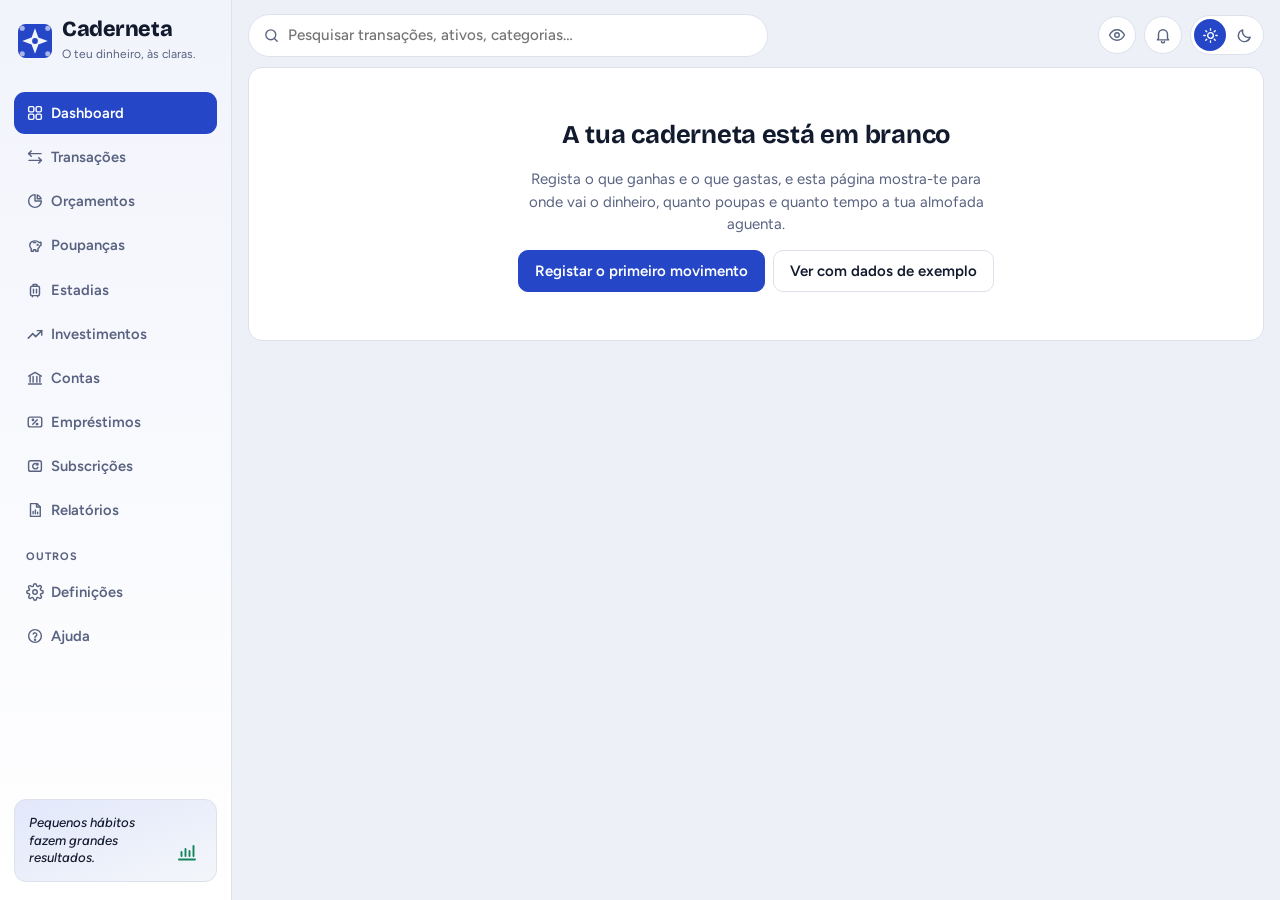
==== commit fd49e2ad: "Sincronizar telemóvel e computador por QR animado Definições → Sincronizar: um aparelho mostra um QR" ====
--- a/index.html
+++ b/index.html
@@ -1422,6 +1422,36 @@
 #svRange,#svCalN{max-width:100%;overflow-x:auto}#svRange button,#svCalN button{white-space:nowrap}
 @media (max-width:700px){.sv-kpis{grid-template-columns:1fr 1fr;gap:8px}.sv-kpis .kpi{padding:11px 12px;gap:4px}.sv-kpis .kpi .v{font-size:1rem}.sv-kpis .kpi .foot{font-size:.7rem}.sv-kpis .eyebrow{font-size:.62rem;letter-spacing:.06em}
   .sv-chartcard .cardhead>.segs{width:100%}}
+/* sincronizar por QR */
+dialog.sy-dlg{width:min(520px,calc(100% - 24px))}
+.sy-dlg form>div:not(.dlg-h){display:flex;flex-direction:column;gap:12px}
+.sy-lead{margin:0;font-size:.92rem;line-height:1.45}
+.sy-qrbox{background:#fff;border-radius:12px;border:1px solid var(--line);padding:6px;display:flex;justify-content:center;align-self:center;width:min(100%,440px)}
+.sy-qrbox canvas{width:100%;height:auto;image-rendering:pixelated;display:block}
+.sy-row{display:flex;justify-content:space-between;align-items:center;gap:10px;flex-wrap:wrap}
+.sy-info{display:flex;flex-direction:column;gap:1px;font-size:.88rem}.sy-info small{color:var(--ink-2);font-variant-numeric:tabular-nums}
+.sy-cam{position:relative;background:#000;border-radius:12px;overflow:hidden;aspect-ratio:4/3;max-height:52vh}
+.sy-cam video{width:100%;height:100%;object-fit:cover;display:block}
+.sy-aim{position:absolute;inset:0;margin:auto;width:min(72%,72vh);aspect-ratio:1;border:3px solid rgba(255,255,255,.85);border-radius:14px;box-shadow:0 0 0 999px rgba(0,0,0,.28);pointer-events:none}
+.sy-cammsg{position:absolute;left:10px;right:10px;bottom:10px;margin:0;padding:10px 12px;border-radius:10px;background:rgba(10,15,29,.82);color:#fff;font-size:.85rem;line-height:1.4}
+.sy-cammsg.err{background:var(--out);color:#fff}
+.sy-prog{display:flex;flex-direction:column;gap:6px}
+.sy-bar{height:8px;border-radius:99px;background:var(--surface-2);overflow:hidden;border:1px solid var(--line)}
+.sy-bar i{display:block;height:100%;width:0;background:var(--accent);transition:width .25s ease}
+#syPct{font-size:.85rem;color:var(--ink-2);font-variant-numeric:tabular-nums}
+.sy-sum{list-style:none;margin:0;padding:0;display:grid;gap:6px}
+.sy-sum li{padding:9px 12px;border-radius:10px;background:var(--surface-2);font-size:.9rem}
+.sy-sum li.in{background:var(--in-soft)}.sy-sum li.acc{background:var(--accent-soft)}.sy-sum li.out{background:var(--out-soft)}
+.sy-mode{border:0;margin:0;padding:0;display:grid;gap:8px}.sy-mode legend{font-weight:600;font-size:.85rem;margin-bottom:6px;padding:0}
+.sy-opt{display:flex;flex-direction:row;gap:10px;align-items:flex-start;padding:10px 12px;border:1px solid var(--line);border-radius:12px;cursor:pointer;font-weight:400}
+.sy-opt:has(input:checked){border-color:var(--accent);background:var(--accent-soft)}
+.sy-opt input{margin-top:3px;accent-color:var(--accent)}.sy-opt span{display:flex;flex-direction:column;gap:2px}.sy-opt small{color:var(--ink-2);font-size:.8rem;line-height:1.35}
+.sy-warn{margin:0;padding:10px 12px;border-radius:10px;background:var(--out-soft);color:var(--out);font-size:.86rem;font-weight:600}
+.sy-ok{width:56px;height:56px;border-radius:50%;background:var(--in-soft);color:var(--in);display:grid;place-items:center;font-size:1.7rem;font-weight:700;align-self:center}
+.sy-center{justify-content:center}
+.sy-help summary{cursor:pointer;font-size:.85rem;color:var(--ink-2)}.sy-help p{font-size:.85rem;margin:6px 0 0;line-height:1.45}
+@media (max-width:600px){.sy-dlg .actions .btn{flex:1 1 auto}.sy-row .segs{width:100%}}
+.sy-opt input[type=radio]{width:auto;flex:0 0 auto;padding:0;min-height:0;height:auto}
 </style>
 <link rel="apple-touch-icon" href="icon-180.png">
 <link rel="manifest" href="manifest.webmanifest">
@@ -2004,6 +2034,12 @@
         <div class="setrow"><label for="ntLow" id="ntLowL">Saldo baixo numa conta abaixo de (€)<input id="ntLow" inputmode="decimal" placeholder="100"></label><small class="muted" style="flex:1;min-width:160px;font-size:.78rem">Conta o saldo disponível das contas bancárias (sem o dinheiro das metas). 0 desliga.</small></div>
         <div class="setrow"><span><b>Notificações no telemóvel</b><small id="ntPushNote"></small></span><button class="btn" type="button" id="ntPush" aria-pressed="false">Ativar</button></div>
       </div>
+      <div class="card" id="syCard">
+        <h3>Sincronizar telemóvel e computador</h3>
+        <p class="muted" style="margin:0 0 6px;font-size:.88rem">Passa os teus dados de um aparelho para o outro com um código QR animado: um mostra, o outro lê com a câmara. Não precisa de internet nem de contas, e nada passa por servidores.</p>
+        <p class="note" id="syLast" style="margin:0 0 12px"></p>
+        <div class="actions"><button class="btn primary" type="button" id="syGoSend">Enviar daqui</button><button class="btn" type="button" id="syGoRecv">Receber aqui</button><button class="btn ghost" type="button" id="syUndoCard" hidden>Desfazer a última</button></div>
+      </div>
       <div class="card">
         <h3>Cópia de segurança</h3>
         <p class="muted" id="storeNote" style="margin:0 0 6px"></p>
@@ -2042,6 +2078,7 @@
       <details><summary>Onde vejo o que vendi e quanto rendeu?</summary><p>Em Investimentos, na aba onde vendeste (XTB, Certificados de Aforro ou Outras), por baixo das posições. Cada venda mostra a data, o valor que recebeste, quanto tinha custado e o lucro real. As vendas registadas antes desta lista existir aparecem como “sem data”, só com o total.</p></details>
       <details><summary>Como ponho a renda, o salário e as subscrições a lançar sozinhos?</summary><p>Em Transações, no cartão Movimentos recorrentes, carrega em “+ Novo”. Escolhe se é despesa, receita ou transferência entre contas, o valor, a conta e o dia da primeira vez. A partir daí a app lança-o sozinha nesse dia, todos os meses (ou de 3 em 3, de 6 em 6, uma vez por ano), e o saldo da conta acompanha. Se a app estiver fechada nesse dia, lança-o quando a abrires, com a data certa. Também podes marcar “Repetir todos os meses” ao registar um movimento. Mudar o valor só afeta os próximos; para parar, carrega em Pausar ou Apagar, e os que já foram lançados ficam.</p></details>
       <details><summary>Como passo dinheiro de uma conta para outra?</summary><p>Em Contas, carrega em “Transferir”, escolhe de onde sai e para onde vai o dinheiro, o valor e a data. Os dois saldos mudam logo, mas a transferência não conta como receita nem despesa, por isso não mexe nos totais do mês, nos orçamentos nem nos relatórios. Também serve para pagar o cartão de crédito a partir do banco.</p></details>
+      <details><summary>Como passo os dados entre o telemóvel e o computador?</summary><p>Abre a Caderneta nos dois. Num deles vai a Definições → Sincronizar e carrega em “Enviar daqui”: aparece um código QR que vai mudando. No outro, carrega em “Receber aqui” e aponta a câmara até chegar aos 100%. Antes de mudar alguma coisa, a app mostra o que entra, o que muda e o que é apagado, e deixa escolher entre juntar (recomendado) ou substituir tudo. Depois carrega em “Enviar de volta” para os dois ficarem iguais. Não usa internet nem contas. As fotos dos talões não vão no QR; para essas usa a Cópia de segurança.</p></details>
       <details><summary>Onde ficam os meus dados?</summary><p>Só neste navegador, neste aparelho. Nada sai daqui: não há conta nem servidor. Por isso, faz uma cópia de segurança de vez em quando em Definições → Cópia de segurança, e usa essa cópia para passar os dados para outro aparelho ou navegador.</p></details>
       <details><summary>Como atualizo os preços?</summary><p>Em Investimentos, escreve o preço atual no cartão de cada posição. A app recalcula logo o valor e os lucros. Os Certificados de Aforro calculam-se sozinhos, e o extrato da XTB traz os preços do dia em que o exportaste.</p></details>
       <details><summary>Passei os dados da versão do Claude. E agora?</summary><p>Na versão do Claude, em Definições, carrega em “Exportar cópia” e copia o texto. Aqui, em Definições → Cópia de segurança, carrega em “Importar cópia” e cola esse texto (ou escolhe o ficheiro). Os registos entram com os mesmos dados, e importar duas vezes não duplica nada.</p></details>
@@ -2563,6 +2600,44 @@
     <div class="actions"><a class="btn primary" id="rcSave" download>Guardar imagem</a><button class="btn" type="button" id="rcShare" hidden>Partilhar</button><button class="btn ghost" type="button" data-close>Fechar</button></div>
   </form>
 </dialog>
+<dialog id="syDlg" class="sy-dlg" aria-labelledby="syTitle">
+  <form method="dialog" id="syForm" onsubmit="return false">
+    <div class="dlg-h"><h3 id="syTitle">Sincronizar</h3><button type="button" class="x" data-close aria-label="Fechar">×</button></div>
+    <div id="sySend" hidden>
+      <p class="sy-lead">No outro aparelho, abre a Caderneta → Definições → <b>Receber aqui</b>, e aponta a câmara para este código até chegar aos 100%.</p>
+      <div class="sy-qrbox"><canvas id="syQr" width="8" height="8" role="img" aria-label="Código QR animado com os teus dados"></canvas></div>
+      <div class="sy-row"><span class="sy-info"><b id="syInfo"></b><small id="syPart"></small></span>
+        <div class="segs" id="sySpeed" role="group" aria-label="Velocidade"><button type="button" data-fps="3" aria-pressed="false">Lento</button><button type="button" data-fps="6" aria-pressed="true">Normal</button><button type="button" data-fps="10" aria-pressed="false">Rápido</button></div></div>
+      <p class="note" id="syEta" style="margin:0"></p>
+      <p class="note" id="syRcNote" hidden style="margin:0">As fotos dos talões ficam neste aparelho (são grandes demais para o QR). Para as levar, usa a Cópia de segurança.</p>
+      <details class="sy-help"><summary>O outro aparelho não tem câmara?</summary><p>Carrega em “Enviar como ficheiro”. No telemóvel abre a partilha do Android (por exemplo Quick Share, email para ti ou cabo USB); no computador o ficheiro vai para as Transferências. No outro aparelho: Receber aqui → Abrir ficheiro.</p></details>
+      <div class="actions"><button class="btn" type="button" id="syFile">Enviar como ficheiro</button><button class="btn ghost" type="button" data-close>Fechar</button></div>
+    </div>
+    <div id="syRecv" hidden>
+      <p class="sy-lead">No outro aparelho, carrega em <b>Enviar daqui</b> e aponta esta câmara para o código. Mantém-na parada; as partes que falharem voltam a passar.</p>
+      <div class="sy-cam"><video id="syVid" playsinline muted autoplay></video><span class="sy-aim" aria-hidden="true"></span><p class="sy-cammsg" id="syCamMsg" role="alert" hidden></p></div>
+      <div class="sy-prog"><div class="sy-bar" id="syProgBox" role="progressbar" aria-label="Recebido" aria-valuemin="0" aria-valuemax="100" aria-valuenow="0"><i id="syBar"></i></div><span id="syPct" role="status" aria-live="polite"></span></div>
+      <div class="actions"><button class="btn" type="button" id="syCamSw" hidden>Trocar câmara</button><button class="btn" type="button" id="syOpen">Abrir ficheiro</button><input type="file" id="syFileIn" accept=".json,application/json,text/plain" hidden><button class="btn ghost" type="button" data-close>Cancelar</button></div>
+    </div>
+    <div id="syRev" hidden>
+      <p class="sy-lead" id="syRevHead"></p>
+      <ul class="sy-sum" id="sySum"></ul>
+      <fieldset class="sy-mode"><legend>Como juntar</legend>
+        <label class="sy-opt"><input type="radio" name="syMode" value="merge" checked><span><b>Juntar (recomendado)</b><small>Fica tudo o que há nos dois aparelhos. Se o mesmo registo mudou nos dois, fica a alteração mais recente. O que apagaste no outro aparelho também é apagado aqui.</small></span></label>
+        <label class="sy-opt"><input type="radio" name="syMode" value="replace"><span><b>Substituir tudo</b><small>Este aparelho fica exatamente igual ao outro. O que só existe aqui é apagado.</small></span></label>
+      </fieldset>
+      <p class="sy-warn" id="syWarn" role="alert" hidden></p>
+      <p class="note" style="margin:0">Antes de mudar, a Caderneta guarda como estava, para poderes desfazer.</p>
+      <div class="actions"><button class="btn primary" type="button" id="syApply">Juntar</button><button class="btn ghost" type="button" data-close>Cancelar</button></div>
+    </div>
+    <div id="syDone" hidden>
+      <div class="sy-ok" aria-hidden="true">✓</div>
+      <p class="sy-lead" id="syDoneMsg" style="text-align:center"></p>
+      <p class="note" style="margin:0;text-align:center">Para os dois aparelhos ficarem iguais, envia agora daqui para o outro (lá, carrega em Receber aqui).</p>
+      <div class="actions sy-center"><button class="btn primary" type="button" id="syBack">Enviar de volta</button><button class="btn" type="button" id="syUndo">Desfazer</button><button class="btn ghost" type="button" data-close>Fechar</button></div>
+    </div>
+  </form>
+</dialog>
 <dialog id="bkDlg" aria-labelledby="bkTitle">
   <form id="bkForm" method="dialog">
     <div class="dlg-h"><h3 id="bkTitle">Importar cópia</h3><button type="button" class="x" data-close aria-label="Fechar">×</button></div>
@@ -2574,6 +2649,12 @@
   </form>
 </dialog>
 
+<script>/*! jsQR 1.4.0 | (c) Cosmo Wolfe | Apache-2.0 | github.com/cozmo/jsQR */
+!function(o,e){"object"==typeof exports&&"object"==typeof module?module.exports=e():"function"==typeof define&&define.amd?define([],e):"object"==typeof exports?exports.jsQR=e():o.jsQR=e()}("undefined"!=typeof self?self:this,(function(){return function(o){var e={};function r(t){if(e[t])return e[t].exports;var c=e[t]={i:t,l:!1,exports:{}};return o[t].call(c.exports,c,c.exports,r),c.l=!0,c.exports}return r.m=o,r.c=e,r.d=function(o,e,t){r.o(o,e)||Object.defineProperty(o,e,{configurable:!1,enumerable:!0,get:t})},r.n=function(o){var e=o&&o.__esModule?function(){return o.default}:function(){return o};return r.d(e,"a",e),e},r.o=function(o,e){return Object.prototype.hasOwnProperty.call(o,e)},r.p="",r(r.s=3)}([function(o,e,r){"use strict";Object.defineProperty(e,"__esModule",{value:!0});var t=function(){function o(o,e){this.width=e,this.height=o.length/e,this.data=o}return o.createEmpty=function(e,r){return new o(new Uint8ClampedArray(e*r),e)},o.prototype.get=function(o,e){return!(o<0||o>=this.width||e<0||e>=this.height)&&!!this.data[e*this.width+o]},o.prototype.set=function(o,e,r){this.data[e*this.width+o]=r?1:0},o.prototype.setRegion=function(o,e,r,t,c){for(var s=e;s<e+t;s++)for(var a=o;a<o+r;a++)this.set(a,s,!!c)},o}();e.BitMatrix=t},function(o,e,r){"use strict";Object.defineProperty(e,"__esModule",{value:!0});var t=r(2);e.addOrSubtractGF=function(o,e){return o^e};var c=function(){function o(o,e,r){this.primitive=o,this.size=e,this.generatorBase=r,this.expTable=new Array(this.size),this.logTable=new Array(this.size);for(var c=1,s=0;s<this.size;s++)this.expTable[s]=c,(c*=2)>=this.size&&(c=(c^this.primitive)&this.size-1);for(s=0;s<this.size-1;s++)this.logTable[this.expTable[s]]=s;this.zero=new t.default(this,Uint8ClampedArray.from([0])),this.one=new t.default(this,Uint8ClampedArray.from([1]))}return o.prototype.multiply=function(o,e){return 0===o||0===e?0:this.expTable[(this.logTable[o]+this.logTable[e])%(this.size-1)]},o.prototype.inverse=function(o){if(0===o)throw new Error("Can't invert 0");return this.expTable[this.size-this.logTable[o]-1]},o.prototype.buildMonomial=function(o,e){if(o<0)throw new Error("Invalid monomial degree less than 0");if(0===e)return this.zero;var r=new Uint8ClampedArray(o+1);return r[0]=e,new t.default(this,r)},o.prototype.log=function(o){if(0===o)throw new Error("Can't take log(0)");return this.logTable[o]},o.prototype.exp=function(o){return this.expTable[o]},o}();e.default=c},function(o,e,r){"use strict";Object.defineProperty(e,"__esModule",{value:!0});var t=r(1),c=function(){function o(o,e){if(0===e.length)throw new Error("No coefficients.");this.field=o;var r=e.length;if(r>1&&0===e[0]){for(var t=1;t<r&&0===e[t];)t++;if(t===r)this.coefficients=o.zero.coefficients;else{this.coefficients=new Uint8ClampedArray(r-t);for(var c=0;c<this.coefficients.length;c++)this.coefficients[c]=e[t+c]}}else this.coefficients=e}return o.prototype.degree=function(){return this.coefficients.length-1},o.prototype.isZero=function(){return 0===this.coefficients[0]},o.prototype.getCoefficient=function(o){return this.coefficients[this.coefficients.length-1-o]},o.prototype.addOrSubtract=function(e){var r;if(this.isZero())return e;if(e.isZero())return this;var c=this.coefficients,s=e.coefficients;c.length>s.length&&(c=(r=[s,c])[0],s=r[1]);for(var a=new Uint8ClampedArray(s.length),n=s.length-c.length,d=0;d<n;d++)a[d]=s[d];for(d=n;d<s.length;d++)a[d]=t.addOrSubtractGF(c[d-n],s[d]);return new o(this.field,a)},o.prototype.multiply=function(e){if(0===e)return this.field.zero;if(1===e)return this;for(var r=this.coefficients.length,t=new Uint8ClampedArray(r),c=0;c<r;c++)t[c]=this.field.multiply(this.coefficients[c],e);return new o(this.field,t)},o.prototype.multiplyPoly=function(e){if(this.isZero()||e.isZero())return this.field.zero;for(var r=this.coefficients,c=r.length,s=e.coefficients,a=s.length,n=new Uint8ClampedArray(c+a-1),d=0;d<c;d++)for(var l=r[d],i=0;i<a;i++)n[d+i]=t.addOrSubtractGF(n[d+i],this.field.multiply(l,s[i]));return new o(this.field,n)},o.prototype.multiplyByMonomial=function(e,r){if(e<0)throw new Error("Invalid degree less than 0");if(0===r)return this.field.zero;for(var t=this.coefficients.length,c=new Uint8ClampedArray(t+e),s=0;s<t;s++)c[s]=this.field.multiply(this.coefficients[s],r);return new o(this.field,c)},o.prototype.evaluateAt=function(o){var e=0;if(0===o)return this.getCoefficient(0);var r=this.coefficients.length;if(1===o)return this.coefficients.forEach((function(o){e=t.addOrSubtractGF(e,o)})),e;e=this.coefficients[0];for(var c=1;c<r;c++)e=t.addOrSubtractGF(this.field.multiply(o,e),this.coefficients[c]);return e},o}();e.default=c},function(o,e,r){"use strict";Object.defineProperty(e,"__esModule",{value:!0});var t=r(4),c=r(5),s=r(11),a=r(12);function n(o){var e=a.locate(o);if(!e)return null;for(var r=0,t=e;r<t.length;r++){var n=t[r],d=s.extract(o,n),l=c.decode(d.matrix);if(l)return{binaryData:l.bytes,data:l.text,chunks:l.chunks,version:l.version,location:{topRightCorner:d.mappingFunction(n.dimension,0),topLeftCorner:d.mappingFunction(0,0),bottomRightCorner:d.mappingFunction(n.dimension,n.dimension),bottomLeftCorner:d.mappingFunction(0,n.dimension),topRightFinderPattern:n.topRight,topLeftFinderPattern:n.topLeft,bottomLeftFinderPattern:n.bottomLeft,bottomRightAlignmentPattern:n.alignmentPattern}}}return null}var d={inversionAttempts:"attemptBoth"};function l(o,e,r,c){void 0===c&&(c={});var s=d;Object.keys(s||{}).forEach((function(o){s[o]=c[o]||s[o]}));var a="attemptBoth"===s.inversionAttempts||"invertFirst"===s.inversionAttempts,l="onlyInvert"===s.inversionAttempts||"invertFirst"===s.inversionAttempts,i=t.binarize(o,e,r,a),B=i.binarized,k=i.inverted,u=n(l?k:B);return u||"attemptBoth"!==s.inversionAttempts&&"invertFirst"!==s.inversionAttempts||(u=n(l?B:k)),u}l.default=l,e.default=l},function(o,e,r){"use strict";Object.defineProperty(e,"__esModule",{value:!0});var t=r(0);function c(o,e,r){return o<e?e:o>r?r:o}var s=function(){function o(o,e){this.width=o,this.data=new Uint8ClampedArray(o*e)}return o.prototype.get=function(o,e){return this.data[e*this.width+o]},o.prototype.set=function(o,e,r){this.data[e*this.width+o]=r},o}();e.binarize=function(o,e,r,a){if(o.length!==e*r*4)throw new Error("Malformed data passed to binarizer.");for(var n=new s(e,r),d=0;d<e;d++)for(var l=0;l<r;l++){var i=o[4*(l*e+d)+0],B=o[4*(l*e+d)+1],k=o[4*(l*e+d)+2];n.set(d,l,.2126*i+.7152*B+.0722*k)}for(var u=Math.ceil(e/8),C=Math.ceil(r/8),m=new s(u,C),f=0;f<C;f++)for(var w=0;w<u;w++){var P=0,v=1/0,h=0;for(l=0;l<8;l++)for(d=0;d<8;d++){var y=n.get(8*w+d,8*f+l);P+=y,v=Math.min(v,y),h=Math.max(h,y)}var p=P/Math.pow(8,2);if(h-v<=24&&(p=v/2,f>0&&w>0)){var b=(m.get(w,f-1)+2*m.get(w-1,f)+m.get(w-1,f-1))/4;v<b&&(p=b)}m.set(w,f,p)}var g=t.BitMatrix.createEmpty(e,r),x=null;for(a&&(x=t.BitMatrix.createEmpty(e,r)),f=0;f<C;f++)for(w=0;w<u;w++){for(var M=c(w,2,u-3),L=c(f,2,C-3),N=(P=0,-2);N<=2;N++)for(var I=-2;I<=2;I++)P+=m.get(M+N,L+I);var O=P/25;for(N=0;N<8;N++)for(I=0;I<8;I++){d=8*w+N,l=8*f+I;var z=n.get(d,l);g.set(d,l,z<=O),a&&x.set(d,l,!(z<=O))}}return a?{binarized:g,inverted:x}:{binarized:g}}},function(o,e,r){"use strict";Object.defineProperty(e,"__esModule",{value:!0});var t=r(0),c=r(6),s=r(9),a=r(10);function n(o,e){for(var r=o^e,t=0;r;)t++,r&=r-1;return t}function d(o,e){return e<<1|o}var l=[{bits:21522,formatInfo:{errorCorrectionLevel:1,dataMask:0}},{bits:20773,formatInfo:{errorCorrectionLevel:1,dataMask:1}},{bits:24188,formatInfo:{errorCorrectionLevel:1,dataMask:2}},{bits:23371,formatInfo:{errorCorrectionLevel:1,dataMask:3}},{bits:17913,formatInfo:{errorCorrectionLevel:1,dataMask:4}},{bits:16590,formatInfo:{errorCorrectionLevel:1,dataMask:5}},{bits:20375,formatInfo:{errorCorrectionLevel:1,dataMask:6}},{bits:19104,formatInfo:{errorCorrectionLevel:1,dataMask:7}},{bits:30660,formatInfo:{errorCorrectionLevel:0,dataMask:0}},{bits:29427,formatInfo:{errorCorrectionLevel:0,dataMask:1}},{bits:32170,formatInfo:{errorCorrectionLevel:0,dataMask:2}},{bits:30877,formatInfo:{errorCorrectionLevel:0,dataMask:3}},{bits:26159,formatInfo:{errorCorrectionLevel:0,dataMask:4}},{bits:25368,formatInfo:{errorCorrectionLevel:0,dataMask:5}},{bits:27713,formatInfo:{errorCorrectionLevel:0,dataMask:6}},{bits:26998,formatInfo:{errorCorrectionLevel:0,dataMask:7}},{bits:5769,formatInfo:{errorCorrectionLevel:3,dataMask:0}},{bits:5054,formatInfo:{errorCorrectionLevel:3,dataMask:1}},{bits:7399,formatInfo:{errorCorrectionLevel:3,dataMask:2}},{bits:6608,formatInfo:{errorCorrectionLevel:3,dataMask:3}},{bits:1890,formatInfo:{errorCorrectionLevel:3,dataMask:4}},{bits:597,formatInfo:{errorCorrectionLevel:3,dataMask:5}},{bits:3340,formatInfo:{errorCorrectionLevel:3,dataMask:6}},{bits:2107,formatInfo:{errorCorrectionLevel:3,dataMask:7}},{bits:13663,formatInfo:{errorCorrectionLevel:2,dataMask:0}},{bits:12392,formatInfo:{errorCorrectionLevel:2,dataMask:1}},{bits:16177,formatInfo:{errorCorrectionLevel:2,dataMask:2}},{bits:14854,formatInfo:{errorCorrectionLevel:2,dataMask:3}},{bits:9396,formatInfo:{errorCorrectionLevel:2,dataMask:4}},{bits:8579,formatInfo:{errorCorrectionLevel:2,dataMask:5}},{bits:11994,formatInfo:{errorCorrectionLevel:2,dataMask:6}},{bits:11245,formatInfo:{errorCorrectionLevel:2,dataMask:7}}],i=[function(o){return(o.y+o.x)%2==0},function(o){return o.y%2==0},function(o){return o.x%3==0},function(o){return(o.y+o.x)%3==0},function(o){return(Math.floor(o.y/2)+Math.floor(o.x/3))%2==0},function(o){return o.x*o.y%2+o.x*o.y%3==0},function(o){return(o.y*o.x%2+o.y*o.x%3)%2==0},function(o){return((o.y+o.x)%2+o.y*o.x%3)%2==0}];function B(o,e,r){for(var c=i[r.dataMask],s=o.height,a=function(o){var e=17+4*o.versionNumber,r=t.BitMatrix.createEmpty(e,e);r.setRegion(0,0,9,9,!0),r.setRegion(e-8,0,8,9,!0),r.setRegion(0,e-8,9,8,!0);for(var c=0,s=o.alignmentPatternCenters;c<s.length;c++)for(var a=s[c],n=0,d=o.alignmentPatternCenters;n<d.length;n++){var l=d[n];6===a&&6===l||6===a&&l===e-7||a===e-7&&6===l||r.setRegion(a-2,l-2,5,5,!0)}return r.setRegion(6,9,1,e-17,!0),r.setRegion(9,6,e-17,1,!0),o.versionNumber>6&&(r.setRegion(e-11,0,3,6,!0),r.setRegion(0,e-11,6,3,!0)),r}(e),n=[],l=0,B=0,k=!0,u=s-1;u>0;u-=2){6===u&&u--;for(var C=0;C<s;C++)for(var m=k?s-1-C:C,f=0;f<2;f++){var w=u-f;if(!a.get(w,m)){B++;var P=o.get(w,m);c({y:m,x:w})&&(P=!P),l=d(P,l),8===B&&(n.push(l),B=0,l=0)}}k=!k}return n}function k(o){var e=function(o){var e=o.height,r=Math.floor((e-17)/4);if(r<=6)return a.VERSIONS[r-1];for(var t=0,c=5;c>=0;c--)for(var s=e-9;s>=e-11;s--)t=d(o.get(s,c),t);var l=0;for(s=5;s>=0;s--)for(c=e-9;c>=e-11;c--)l=d(o.get(s,c),l);for(var i,B=1/0,k=0,u=a.VERSIONS;k<u.length;k++){var C=u[k];if(C.infoBits===t||C.infoBits===l)return C;var m=n(t,C.infoBits);m<B&&(i=C,B=m),(m=n(l,C.infoBits))<B&&(i=C,B=m)}return B<=3?i:void 0}(o);if(!e)return null;var r=function(o){for(var e=0,r=0;r<=8;r++)6!==r&&(e=d(o.get(r,8),e));for(var t=7;t>=0;t--)6!==t&&(e=d(o.get(8,t),e));var c=o.height,s=0;for(t=c-1;t>=c-7;t--)s=d(o.get(8,t),s);for(r=c-8;r<c;r++)s=d(o.get(r,8),s);for(var a=1/0,i=null,B=0,k=l;B<k.length;B++){var u=k[B],C=u.bits,m=u.formatInfo;if(C===e||C===s)return m;var f=n(e,C);f<a&&(i=m,a=f),e!==s&&(f=n(s,C))<a&&(i=m,a=f)}return a<=3?i:null}(o);if(!r)return null;var t=function(o,e,r){var t=e.errorCorrectionLevels[r],c=[],s=0;if(t.ecBlocks.forEach((function(o){for(var e=0;e<o.numBlocks;e++)c.push({numDataCodewords:o.dataCodewordsPerBlock,codewords:[]}),s+=o.dataCodewordsPerBlock+t.ecCodewordsPerBlock})),o.length<s)return null;o=o.slice(0,s);for(var a=t.ecBlocks[0].dataCodewordsPerBlock,n=0;n<a;n++)for(var d=0,l=c;d<l.length;d++)l[d].codewords.push(o.shift());if(t.ecBlocks.length>1){var i=t.ecBlocks[0].numBlocks,B=t.ecBlocks[1].numBlocks;for(n=0;n<B;n++)c[i+n].codewords.push(o.shift())}for(;o.length>0;)for(var k=0,u=c;k<u.length;k++)u[k].codewords.push(o.shift());return c}(B(o,e,r),e,r.errorCorrectionLevel);if(!t)return null;for(var i=t.reduce((function(o,e){return o+e.numDataCodewords}),0),k=new Uint8ClampedArray(i),u=0,C=0,m=t;C<m.length;C++){var f=m[C],w=s.decode(f.codewords,f.codewords.length-f.numDataCodewords);if(!w)return null;for(var P=0;P<f.numDataCodewords;P++)k[u++]=w[P]}try{return c.decode(k,e.versionNumber)}catch(o){return null}}e.decode=function(o){if(null==o)return null;var e=k(o);if(e)return e;for(var r=0;r<o.width;r++)for(var t=r+1;t<o.height;t++)o.get(r,t)!==o.get(t,r)&&(o.set(r,t,!o.get(r,t)),o.set(t,r,!o.get(t,r)));return k(o)}},function(o,e,r){"use strict";Object.defineProperty(e,"__esModule",{value:!0});var t,c,s=r(7),a=r(8);function n(o,e){for(var r=[],t="",c=[10,12,14][e],s=o.readBits(c);s>=3;){if((l=o.readBits(10))>=1e3)throw new Error("Invalid numeric value above 999");var a=Math.floor(l/100),n=Math.floor(l/10)%10,d=l%10;r.push(48+a,48+n,48+d),t+=a.toString()+n.toString()+d.toString(),s-=3}if(2===s){if((l=o.readBits(7))>=100)throw new Error("Invalid numeric value above 99");a=Math.floor(l/10),n=l%10;r.push(48+a,48+n),t+=a.toString()+n.toString()}else if(1===s){var l;if((l=o.readBits(4))>=10)throw new Error("Invalid numeric value above 9");r.push(48+l),t+=l.toString()}return{bytes:r,text:t}}!function(o){o.Numeric="numeric",o.Alphanumeric="alphanumeric",o.Byte="byte",o.Kanji="kanji",o.ECI="eci"}(t=e.Mode||(e.Mode={})),function(o){o[o.Terminator=0]="Terminator",o[o.Numeric=1]="Numeric",o[o.Alphanumeric=2]="Alphanumeric",o[o.Byte=4]="Byte",o[o.Kanji=8]="Kanji",o[o.ECI=7]="ECI"}(c||(c={}));var d=["0","1","2","3","4","5","6","7","8","9","A","B","C","D","E","F","G","H","I","J","K","L","M","N","O","P","Q","R","S","T","U","V","W","X","Y","Z"," ","$","%","*","+","-",".","/",":"];function l(o,e){for(var r=[],t="",c=[9,11,13][e],s=o.readBits(c);s>=2;){var a=o.readBits(11),n=Math.floor(a/45),l=a%45;r.push(d[n].charCodeAt(0),d[l].charCodeAt(0)),t+=d[n]+d[l],s-=2}if(1===s){n=o.readBits(6);r.push(d[n].charCodeAt(0)),t+=d[n]}return{bytes:r,text:t}}function i(o,e){for(var r=[],t="",c=[8,16,16][e],s=o.readBits(c),a=0;a<s;a++){var n=o.readBits(8);r.push(n)}try{t+=decodeURIComponent(r.map((function(o){return"%"+("0"+o.toString(16)).substr(-2)})).join(""))}catch(o){}return{bytes:r,text:t}}function B(o,e){for(var r=[],t="",c=[8,10,12][e],s=o.readBits(c),n=0;n<s;n++){var d=o.readBits(13),l=Math.floor(d/192)<<8|d%192;l+=l<7936?33088:49472,r.push(l>>8,255&l),t+=String.fromCharCode(a.shiftJISTable[l])}return{bytes:r,text:t}}e.decode=function(o,e){for(var r,a,d,k,u=new s.BitStream(o),C=e<=9?0:e<=26?1:2,m={text:"",bytes:[],chunks:[],version:e};u.available()>=4;){var f=u.readBits(4);if(f===c.Terminator)return m;if(f===c.ECI)0===u.readBits(1)?m.chunks.push({type:t.ECI,assignmentNumber:u.readBits(7)}):0===u.readBits(1)?m.chunks.push({type:t.ECI,assignmentNumber:u.readBits(14)}):0===u.readBits(1)?m.chunks.push({type:t.ECI,assignmentNumber:u.readBits(21)}):m.chunks.push({type:t.ECI,assignmentNumber:-1});else if(f===c.Numeric){var w=n(u,C);m.text+=w.text,(r=m.bytes).push.apply(r,w.bytes),m.chunks.push({type:t.Numeric,text:w.text})}else if(f===c.Alphanumeric){var P=l(u,C);m.text+=P.text,(a=m.bytes).push.apply(a,P.bytes),m.chunks.push({type:t.Alphanumeric,text:P.text})}else if(f===c.Byte){var v=i(u,C);m.text+=v.text,(d=m.bytes).push.apply(d,v.bytes),m.chunks.push({type:t.Byte,bytes:v.bytes,text:v.text})}else if(f===c.Kanji){var h=B(u,C);m.text+=h.text,(k=m.bytes).push.apply(k,h.bytes),m.chunks.push({type:t.Kanji,bytes:h.bytes,text:h.text})}}if(0===u.available()||0===u.readBits(u.available()))return m}},function(o,e,r){"use strict";Object.defineProperty(e,"__esModule",{value:!0});var t=function(){function o(o){this.byteOffset=0,this.bitOffset=0,this.bytes=o}return o.prototype.readBits=function(o){if(o<1||o>32||o>this.available())throw new Error("Cannot read "+o.toString()+" bits");var e=0;if(this.bitOffset>0){var r=8-this.bitOffset,t=o<r?o:r,c=255>>8-t<<(s=r-t);e=(this.bytes[this.byteOffset]&c)>>s,o-=t,this.bitOffset+=t,8===this.bitOffset&&(this.bitOffset=0,this.byteOffset++)}if(o>0){for(;o>=8;)e=e<<8|255&this.bytes[this.byteOffset],this.byteOffset++,o-=8;if(o>0){var s;c=255>>(s=8-o)<<s;e=e<<o|(this.bytes[this.byteOffset]&c)>>s,this.bitOffset+=o}}return e},o.prototype.available=function(){return 8*(this.bytes.length-this.byteOffset)-this.bitOffset},o}();e.BitStream=t},function(o,e,r){"use strict";Object.defineProperty(e,"__esModule",{value:!0}),e.shiftJISTable={32:32,33:33,34:34,35:35,36:36,37:37,38:38,39:39,40:40,41:41,42:42,43:43,44:44,45:45,46:46,47:47,48:48,49:49,50:50,51:51,52:52,53:53,54:54,55:55,56:56,57:57,58:58,59:59,60:60,61:61,62:62,63:63,64:64,65:65,66:66,67:67,68:68,69:69,70:70,71:71,72:72,73:73,74:74,75:75,76:76,77:77,78:78,79:79,80:80,81:81,82:82,83:83,84:84,85:85,86:86,87:87,88:88,89:89,90:90,91:91,92:165,93:93,94:94,95:95,96:96,97:97,98:98,99:99,100:100,101:101,102:102,103:103,104:104,105:105,106:106,107:107,108:108,109:109,110:110,111:111,112:112,113:113,114:114,115:115,116:116,117:117,118:118,119:119,120:120,121:121,122:122,123:123,124:124,125:125,126:8254,33088:12288,33089:12289,33090:12290,33091:65292,33092:65294,33093:12539,33094:65306,33095:65307,33096:65311,33097:65281,33098:12443,33099:12444,33100:180,33101:65344,33102:168,33103:65342,33104:65507,33105:65343,33106:12541,33107:12542,33108:12445,33109:12446,33110:12291,33111:20189,33112:12293,33113:12294,33114:12295,33115:12540,33116:8213,33117:8208,33118:65295,33119:92,33120:12316,33121:8214,33122:65372,33123:8230,33124:8229,33125:8216,33126:8217,33127:8220,33128:8221,33129:65288,33130:65289,33131:12308,33132:12309,33133:65339,33134:65341,33135:65371,33136:65373,33137:12296,33138:12297,33139:12298,33140:12299,33141:12300,33142:12301,33143:12302,33144:12303,33145:12304,33146:12305,33147:65291,33148:8722,33149:177,33150:215,33152:247,33153:65309,33154:8800,33155:65308,33156:65310,33157:8806,33158:8807,33159:8734,33160:8756,33161:9794,33162:9792,33163:176,33164:8242,33165:8243,33166:8451,33167:65509,33168:65284,33169:162,33170:163,33171:65285,33172:65283,33173:65286,33174:65290,33175:65312,33176:167,33177:9734,33178:9733,33179:9675,33180:9679,33181:9678,33182:9671,33183:9670,33184:9633,33185:9632,33186:9651,33187:9650,33188:9661,33189:9660,33190:8251,33191:12306,33192:8594,33193:8592,33194:8593,33195:8595,33196:12307,33208:8712,33209:8715,33210:8838,33211:8839,33212:8834,33213:8835,33214:8746,33215:8745,33224:8743,33225:8744,33226:172,33227:8658,33228:8660,33229:8704,33230:8707,33242:8736,33243:8869,33244:8978,33245:8706,33246:8711,33247:8801,33248:8786,33249:8810,33250:8811,33251:8730,33252:8765,33253:8733,33254:8757,33255:8747,33256:8748,33264:8491,33265:8240,33266:9839,33267:9837,33268:9834,33269:8224,33270:8225,33271:182,33276:9711,33359:65296,33360:65297,33361:65298,33362:65299,33363:65300,33364:65301,33365:65302,33366:65303,33367:65304,33368:65305,33376:65313,33377:65314,33378:65315,33379:65316,33380:65317,33381:65318,33382:65319,33383:65320,33384:65321,33385:65322,33386:65323,33387:65324,33388:65325,33389:65326,33390:65327,33391:65328,33392:65329,33393:65330,33394:65331,33395:65332,33396:65333,33397:65334,33398:65335,33399:65336,33400:65337,33401:65338,33409:65345,33410:65346,33411:65347,33412:65348,33413:65349,33414:65350,33415:65351,33416:65352,33417:65353,33418:65354,33419:65355,33420:65356,33421:65357,33422:65358,33423:65359,33424:65360,33425:65361,33426:65362,33427:65363,33428:65364,33429:65365,33430:65366,33431:65367,33432:65368,33433:65369,33434:65370,33439:12353,33440:12354,33441:12355,33442:12356,33443:12357,33444:12358,33445:12359,33446:12360,33447:12361,33448:12362,33449:12363,33450:12364,33451:12365,33452:12366,33453:12367,33454:12368,33455:12369,33456:12370,33457:12371,33458:12372,33459:12373,33460:12374,33461:12375,33462:12376,33463:12377,33464:12378,33465:12379,33466:12380,33467:12381,33468:12382,33469:12383,33470:12384,33471:12385,33472:12386,33473:12387,33474:12388,33475:12389,33476:12390,33477:12391,33478:12392,33479:12393,33480:12394,33481:12395,33482:12396,33483:12397,33484:12398,33485:12399,33486:12400,33487:12401,33488:12402,33489:12403,33490:12404,33491:12405,33492:12406,33493:12407,33494:12408,33495:12409,33496:12410,33497:12411,33498:12412,33499:12413,33500:12414,33501:12415,33502:12416,33503:12417,33504:12418,33505:12419,33506:12420,33507:12421,33508:12422,33509:12423,33510:12424,33511:12425,33512:12426,33513:12427,33514:12428,33515:12429,33516:12430,33517:12431,33518:12432,33519:12433,33520:12434,33521:12435,33600:12449,33601:12450,33602:12451,33603:12452,33604:12453,33605:12454,33606:12455,33607:12456,33608:12457,33609:12458,33610:12459,33611:12460,33612:12461,33613:12462,33614:12463,33615:12464,33616:12465,33617:12466,33618:12467,33619:12468,33620:12469,33621:12470,33622:12471,33623:12472,33624:12473,33625:12474,33626:12475,33627:12476,33628:12477,33629:12478,33630:12479,33631:12480,33632:12481,33633:12482,33634:12483,33635:12484,33636:12485,33637:12486,33638:12487,33639:12488,33640:12489,33641:12490,33642:12491,33643:12492,33644:12493,33645:12494,33646:12495,33647:12496,33648:12497,33649:12498,33650:12499,33651:12500,33652:12501,33653:12502,33654:12503,33655:12504,33656:12505,33657:12506,33658:12507,33659:12508,33660:12509,33661:12510,33662:12511,33664:12512,33665:12513,33666:12514,33667:12515,33668:12516,33669:12517,33670:12518,33671:12519,33672:12520,33673:12521,33674:12522,33675:12523,33676:12524,33677:12525,33678:12526,33679:12527,33680:12528,33681:12529,33682:12530,33683:12531,33684:12532,33685:12533,33686:12534,33695:913,33696:914,33697:915,33698:916,33699:917,33700:918,33701:919,33702:920,33703:921,33704:922,33705:923,33706:924,33707:925,33708:926,33709:927,33710:928,33711:929,33712:931,33713:932,33714:933,33715:934,33716:935,33717:936,33718:937,33727:945,33728:946,33729:947,33730:948,33731:949,33732:950,33733:951,33734:952,33735:953,33736:954,33737:955,33738:956,33739:957,33740:958,33741:959,33742:960,33743:961,33744:963,33745:964,33746:965,33747:966,33748:967,33749:968,33750:969,33856:1040,33857:1041,33858:1042,33859:1043,33860:1044,33861:1045,33862:1025,33863:1046,33864:1047,33865:1048,33866:1049,33867:1050,33868:1051,33869:1052,33870:1053,33871:1054,33872:1055,33873:1056,33874:1057,33875:1058,33876:1059,33877:1060,33878:1061,33879:1062,33880:1063,33881:1064,33882:1065,33883:1066,33884:1067,33885:1068,33886:1069,33887:1070,33888:1071,33904:1072,33905:1073,33906:1074,33907:1075,33908:1076,33909:1077,33910:1105,33911:1078,33912:1079,33913:1080,33914:1081,33915:1082,33916:1083,33917:1084,33918:1085,33920:1086,33921:1087,33922:1088,33923:1089,33924:1090,33925:1091,33926:1092,33927:1093,33928:1094,33929:1095,33930:1096,33931:1097,33932:1098,33933:1099,33934:1100,33935:1101,33936:1102,33937:1103,33951:9472,33952:9474,33953:9484,33954:9488,33955:9496,33956:9492,33957:9500,33958:9516,33959:9508,33960:9524,33961:9532,33962:9473,33963:9475,33964:9487,33965:9491,33966:9499,33967:9495,33968:9507,33969:9523,33970:9515,33971:9531,33972:9547,33973:9504,33974:9519,33975:9512,33976:9527,33977:9535,33978:9501,33979:9520,33980:9509,33981:9528,33982:9538,34975:20124,34976:21782,34977:23043,34978:38463,34979:21696,34980:24859,34981:25384,34982:23030,34983:36898,34984:33909,34985:33564,34986:31312,34987:24746,34988:25569,34989:28197,34990:26093,34991:33894,34992:33446,34993:39925,34994:26771,34995:22311,34996:26017,34997:25201,34998:23451,34999:22992,35e3:34427,35001:39156,35002:32098,35003:32190,35004:39822,35005:25110,35006:31903,35007:34999,35008:23433,35009:24245,35010:25353,35011:26263,35012:26696,35013:38343,35014:38797,35015:26447,35016:20197,35017:20234,35018:20301,35019:20381,35020:20553,35021:22258,35022:22839,35023:22996,35024:23041,35025:23561,35026:24799,35027:24847,35028:24944,35029:26131,35030:26885,35031:28858,35032:30031,35033:30064,35034:31227,35035:32173,35036:32239,35037:32963,35038:33806,35039:34915,35040:35586,35041:36949,35042:36986,35043:21307,35044:20117,35045:20133,35046:22495,35047:32946,35048:37057,35049:30959,35050:19968,35051:22769,35052:28322,35053:36920,35054:31282,35055:33576,35056:33419,35057:39983,35058:20801,35059:21360,35060:21693,35061:21729,35062:22240,35063:23035,35064:24341,35065:39154,35066:28139,35067:32996,35068:34093,35136:38498,35137:38512,35138:38560,35139:38907,35140:21515,35141:21491,35142:23431,35143:28879,35144:32701,35145:36802,35146:38632,35147:21359,35148:40284,35149:31418,35150:19985,35151:30867,35152:33276,35153:28198,35154:22040,35155:21764,35156:27421,35157:34074,35158:39995,35159:23013,35160:21417,35161:28006,35162:29916,35163:38287,35164:22082,35165:20113,35166:36939,35167:38642,35168:33615,35169:39180,35170:21473,35171:21942,35172:23344,35173:24433,35174:26144,35175:26355,35176:26628,35177:27704,35178:27891,35179:27945,35180:29787,35181:30408,35182:31310,35183:38964,35184:33521,35185:34907,35186:35424,35187:37613,35188:28082,35189:30123,35190:30410,35191:39365,35192:24742,35193:35585,35194:36234,35195:38322,35196:27022,35197:21421,35198:20870,35200:22290,35201:22576,35202:22852,35203:23476,35204:24310,35205:24616,35206:25513,35207:25588,35208:27839,35209:28436,35210:28814,35211:28948,35212:29017,35213:29141,35214:29503,35215:32257,35216:33398,35217:33489,35218:34199,35219:36960,35220:37467,35221:40219,35222:22633,35223:26044,35224:27738,35225:29989,35226:20985,35227:22830,35228:22885,35229:24448,35230:24540,35231:25276,35232:26106,35233:27178,35234:27431,35235:27572,35236:29579,35237:32705,35238:35158,35239:40236,35240:40206,35241:40644,35242:23713,35243:27798,35244:33659,35245:20740,35246:23627,35247:25014,35248:33222,35249:26742,35250:29281,35251:20057,35252:20474,35253:21368,35254:24681,35255:28201,35256:31311,35257:38899,35258:19979,35259:21270,35260:20206,35261:20309,35262:20285,35263:20385,35264:20339,35265:21152,35266:21487,35267:22025,35268:22799,35269:23233,35270:23478,35271:23521,35272:31185,35273:26247,35274:26524,35275:26550,35276:27468,35277:27827,35278:28779,35279:29634,35280:31117,35281:31166,35282:31292,35283:31623,35284:33457,35285:33499,35286:33540,35287:33655,35288:33775,35289:33747,35290:34662,35291:35506,35292:22057,35293:36008,35294:36838,35295:36942,35296:38686,35297:34442,35298:20420,35299:23784,35300:25105,35301:29273,35302:30011,35303:33253,35304:33469,35305:34558,35306:36032,35307:38597,35308:39187,35309:39381,35310:20171,35311:20250,35312:35299,35313:22238,35314:22602,35315:22730,35316:24315,35317:24555,35318:24618,35319:24724,35320:24674,35321:25040,35322:25106,35323:25296,35324:25913,35392:39745,35393:26214,35394:26800,35395:28023,35396:28784,35397:30028,35398:30342,35399:32117,35400:33445,35401:34809,35402:38283,35403:38542,35404:35997,35405:20977,35406:21182,35407:22806,35408:21683,35409:23475,35410:23830,35411:24936,35412:27010,35413:28079,35414:30861,35415:33995,35416:34903,35417:35442,35418:37799,35419:39608,35420:28012,35421:39336,35422:34521,35423:22435,35424:26623,35425:34510,35426:37390,35427:21123,35428:22151,35429:21508,35430:24275,35431:25313,35432:25785,35433:26684,35434:26680,35435:27579,35436:29554,35437:30906,35438:31339,35439:35226,35440:35282,35441:36203,35442:36611,35443:37101,35444:38307,35445:38548,35446:38761,35447:23398,35448:23731,35449:27005,35450:38989,35451:38990,35452:25499,35453:31520,35454:27179,35456:27263,35457:26806,35458:39949,35459:28511,35460:21106,35461:21917,35462:24688,35463:25324,35464:27963,35465:28167,35466:28369,35467:33883,35468:35088,35469:36676,35470:19988,35471:39993,35472:21494,35473:26907,35474:27194,35475:38788,35476:26666,35477:20828,35478:31427,35479:33970,35480:37340,35481:37772,35482:22107,35483:40232,35484:26658,35485:33541,35486:33841,35487:31909,35488:21e3,35489:33477,35490:29926,35491:20094,35492:20355,35493:20896,35494:23506,35495:21002,35496:21208,35497:21223,35498:24059,35499:21914,35500:22570,35501:23014,35502:23436,35503:23448,35504:23515,35505:24178,35506:24185,35507:24739,35508:24863,35509:24931,35510:25022,35511:25563,35512:25954,35513:26577,35514:26707,35515:26874,35516:27454,35517:27475,35518:27735,35519:28450,35520:28567,35521:28485,35522:29872,35523:29976,35524:30435,35525:30475,35526:31487,35527:31649,35528:31777,35529:32233,35530:32566,35531:32752,35532:32925,35533:33382,35534:33694,35535:35251,35536:35532,35537:36011,35538:36996,35539:37969,35540:38291,35541:38289,35542:38306,35543:38501,35544:38867,35545:39208,35546:33304,35547:20024,35548:21547,35549:23736,35550:24012,35551:29609,35552:30284,35553:30524,35554:23721,35555:32747,35556:36107,35557:38593,35558:38929,35559:38996,35560:39e3,35561:20225,35562:20238,35563:21361,35564:21916,35565:22120,35566:22522,35567:22855,35568:23305,35569:23492,35570:23696,35571:24076,35572:24190,35573:24524,35574:25582,35575:26426,35576:26071,35577:26082,35578:26399,35579:26827,35580:26820,35648:27231,35649:24112,35650:27589,35651:27671,35652:27773,35653:30079,35654:31048,35655:23395,35656:31232,35657:32e3,35658:24509,35659:35215,35660:35352,35661:36020,35662:36215,35663:36556,35664:36637,35665:39138,35666:39438,35667:39740,35668:20096,35669:20605,35670:20736,35671:22931,35672:23452,35673:25135,35674:25216,35675:25836,35676:27450,35677:29344,35678:30097,35679:31047,35680:32681,35681:34811,35682:35516,35683:35696,35684:25516,35685:33738,35686:38816,35687:21513,35688:21507,35689:21931,35690:26708,35691:27224,35692:35440,35693:30759,35694:26485,35695:40653,35696:21364,35697:23458,35698:33050,35699:34384,35700:36870,35701:19992,35702:20037,35703:20167,35704:20241,35705:21450,35706:21560,35707:23470,35708:24339,35709:24613,35710:25937,35712:26429,35713:27714,35714:27762,35715:27875,35716:28792,35717:29699,35718:31350,35719:31406,35720:31496,35721:32026,35722:31998,35723:32102,35724:26087,35725:29275,35726:21435,35727:23621,35728:24040,35729:25298,35730:25312,35731:25369,35732:28192,35733:34394,35734:35377,35735:36317,35736:37624,35737:28417,35738:31142,35739:39770,35740:20136,35741:20139,35742:20140,35743:20379,35744:20384,35745:20689,35746:20807,35747:31478,35748:20849,35749:20982,35750:21332,35751:21281,35752:21375,35753:21483,35754:21932,35755:22659,35756:23777,35757:24375,35758:24394,35759:24623,35760:24656,35761:24685,35762:25375,35763:25945,35764:27211,35765:27841,35766:29378,35767:29421,35768:30703,35769:33016,35770:33029,35771:33288,35772:34126,35773:37111,35774:37857,35775:38911,35776:39255,35777:39514,35778:20208,35779:20957,35780:23597,35781:26241,35782:26989,35783:23616,35784:26354,35785:26997,35786:29577,35787:26704,35788:31873,35789:20677,35790:21220,35791:22343,35792:24062,35793:37670,35794:26020,35795:27427,35796:27453,35797:29748,35798:31105,35799:31165,35800:31563,35801:32202,35802:33465,35803:33740,35804:34943,35805:35167,35806:35641,35807:36817,35808:37329,35809:21535,35810:37504,35811:20061,35812:20534,35813:21477,35814:21306,35815:29399,35816:29590,35817:30697,35818:33510,35819:36527,35820:39366,35821:39368,35822:39378,35823:20855,35824:24858,35825:34398,35826:21936,35827:31354,35828:20598,35829:23507,35830:36935,35831:38533,35832:20018,35833:27355,35834:37351,35835:23633,35836:23624,35904:25496,35905:31391,35906:27795,35907:38772,35908:36705,35909:31402,35910:29066,35911:38536,35912:31874,35913:26647,35914:32368,35915:26705,35916:37740,35917:21234,35918:21531,35919:34219,35920:35347,35921:32676,35922:36557,35923:37089,35924:21350,35925:34952,35926:31041,35927:20418,35928:20670,35929:21009,35930:20804,35931:21843,35932:22317,35933:29674,35934:22411,35935:22865,35936:24418,35937:24452,35938:24693,35939:24950,35940:24935,35941:25001,35942:25522,35943:25658,35944:25964,35945:26223,35946:26690,35947:28179,35948:30054,35949:31293,35950:31995,35951:32076,35952:32153,35953:32331,35954:32619,35955:33550,35956:33610,35957:34509,35958:35336,35959:35427,35960:35686,35961:36605,35962:38938,35963:40335,35964:33464,35965:36814,35966:39912,35968:21127,35969:25119,35970:25731,35971:28608,35972:38553,35973:26689,35974:20625,35975:27424,35976:27770,35977:28500,35978:31348,35979:32080,35980:34880,35981:35363,35982:26376,35983:20214,35984:20537,35985:20518,35986:20581,35987:20860,35988:21048,35989:21091,35990:21927,35991:22287,35992:22533,35993:23244,35994:24314,35995:25010,35996:25080,35997:25331,35998:25458,35999:26908,36e3:27177,36001:29309,36002:29356,36003:29486,36004:30740,36005:30831,36006:32121,36007:30476,36008:32937,36009:35211,36010:35609,36011:36066,36012:36562,36013:36963,36014:37749,36015:38522,36016:38997,36017:39443,36018:40568,36019:20803,36020:21407,36021:21427,36022:24187,36023:24358,36024:28187,36025:28304,36026:29572,36027:29694,36028:32067,36029:33335,36030:35328,36031:35578,36032:38480,36033:20046,36034:20491,36035:21476,36036:21628,36037:22266,36038:22993,36039:23396,36040:24049,36041:24235,36042:24359,36043:25144,36044:25925,36045:26543,36046:28246,36047:29392,36048:31946,36049:34996,36050:32929,36051:32993,36052:33776,36053:34382,36054:35463,36055:36328,36056:37431,36057:38599,36058:39015,36059:40723,36060:20116,36061:20114,36062:20237,36063:21320,36064:21577,36065:21566,36066:23087,36067:24460,36068:24481,36069:24735,36070:26791,36071:27278,36072:29786,36073:30849,36074:35486,36075:35492,36076:35703,36077:37264,36078:20062,36079:39881,36080:20132,36081:20348,36082:20399,36083:20505,36084:20502,36085:20809,36086:20844,36087:21151,36088:21177,36089:21246,36090:21402,36091:21475,36092:21521,36160:21518,36161:21897,36162:22353,36163:22434,36164:22909,36165:23380,36166:23389,36167:23439,36168:24037,36169:24039,36170:24055,36171:24184,36172:24195,36173:24218,36174:24247,36175:24344,36176:24658,36177:24908,36178:25239,36179:25304,36180:25511,36181:25915,36182:26114,36183:26179,36184:26356,36185:26477,36186:26657,36187:26775,36188:27083,36189:27743,36190:27946,36191:28009,36192:28207,36193:28317,36194:30002,36195:30343,36196:30828,36197:31295,36198:31968,36199:32005,36200:32024,36201:32094,36202:32177,36203:32789,36204:32771,36205:32943,36206:32945,36207:33108,36208:33167,36209:33322,36210:33618,36211:34892,36212:34913,36213:35611,36214:36002,36215:36092,36216:37066,36217:37237,36218:37489,36219:30783,36220:37628,36221:38308,36222:38477,36224:38917,36225:39321,36226:39640,36227:40251,36228:21083,36229:21163,36230:21495,36231:21512,36232:22741,36233:25335,36234:28640,36235:35946,36236:36703,36237:40633,36238:20811,36239:21051,36240:21578,36241:22269,36242:31296,36243:37239,36244:40288,36245:40658,36246:29508,36247:28425,36248:33136,36249:29969,36250:24573,36251:24794,36252:39592,36253:29403,36254:36796,36255:27492,36256:38915,36257:20170,36258:22256,36259:22372,36260:22718,36261:23130,36262:24680,36263:25031,36264:26127,36265:26118,36266:26681,36267:26801,36268:28151,36269:30165,36270:32058,36271:33390,36272:39746,36273:20123,36274:20304,36275:21449,36276:21766,36277:23919,36278:24038,36279:24046,36280:26619,36281:27801,36282:29811,36283:30722,36284:35408,36285:37782,36286:35039,36287:22352,36288:24231,36289:25387,36290:20661,36291:20652,36292:20877,36293:26368,36294:21705,36295:22622,36296:22971,36297:23472,36298:24425,36299:25165,36300:25505,36301:26685,36302:27507,36303:28168,36304:28797,36305:37319,36306:29312,36307:30741,36308:30758,36309:31085,36310:25998,36311:32048,36312:33756,36313:35009,36314:36617,36315:38555,36316:21092,36317:22312,36318:26448,36319:32618,36320:36001,36321:20916,36322:22338,36323:38442,36324:22586,36325:27018,36326:32948,36327:21682,36328:23822,36329:22524,36330:30869,36331:40442,36332:20316,36333:21066,36334:21643,36335:25662,36336:26152,36337:26388,36338:26613,36339:31364,36340:31574,36341:32034,36342:37679,36343:26716,36344:39853,36345:31545,36346:21273,36347:20874,36348:21047,36416:23519,36417:25334,36418:25774,36419:25830,36420:26413,36421:27578,36422:34217,36423:38609,36424:30352,36425:39894,36426:25420,36427:37638,36428:39851,36429:30399,36430:26194,36431:19977,36432:20632,36433:21442,36434:23665,36435:24808,36436:25746,36437:25955,36438:26719,36439:29158,36440:29642,36441:29987,36442:31639,36443:32386,36444:34453,36445:35715,36446:36059,36447:37240,36448:39184,36449:26028,36450:26283,36451:27531,36452:20181,36453:20180,36454:20282,36455:20351,36456:21050,36457:21496,36458:21490,36459:21987,36460:22235,36461:22763,36462:22987,36463:22985,36464:23039,36465:23376,36466:23629,36467:24066,36468:24107,36469:24535,36470:24605,36471:25351,36472:25903,36473:23388,36474:26031,36475:26045,36476:26088,36477:26525,36478:27490,36480:27515,36481:27663,36482:29509,36483:31049,36484:31169,36485:31992,36486:32025,36487:32043,36488:32930,36489:33026,36490:33267,36491:35222,36492:35422,36493:35433,36494:35430,36495:35468,36496:35566,36497:36039,36498:36060,36499:38604,36500:39164,36501:27503,36502:20107,36503:20284,36504:20365,36505:20816,36506:23383,36507:23546,36508:24904,36509:25345,36510:26178,36511:27425,36512:28363,36513:27835,36514:29246,36515:29885,36516:30164,36517:30913,36518:31034,36519:32780,36520:32819,36521:33258,36522:33940,36523:36766,36524:27728,36525:40575,36526:24335,36527:35672,36528:40235,36529:31482,36530:36600,36531:23437,36532:38635,36533:19971,36534:21489,36535:22519,36536:22833,36537:23241,36538:23460,36539:24713,36540:28287,36541:28422,36542:30142,36543:36074,36544:23455,36545:34048,36546:31712,36547:20594,36548:26612,36549:33437,36550:23649,36551:34122,36552:32286,36553:33294,36554:20889,36555:23556,36556:25448,36557:36198,36558:26012,36559:29038,36560:31038,36561:32023,36562:32773,36563:35613,36564:36554,36565:36974,36566:34503,36567:37034,36568:20511,36569:21242,36570:23610,36571:26451,36572:28796,36573:29237,36574:37196,36575:37320,36576:37675,36577:33509,36578:23490,36579:24369,36580:24825,36581:20027,36582:21462,36583:23432,36584:25163,36585:26417,36586:27530,36587:29417,36588:29664,36589:31278,36590:33131,36591:36259,36592:37202,36593:39318,36594:20754,36595:21463,36596:21610,36597:23551,36598:25480,36599:27193,36600:32172,36601:38656,36602:22234,36603:21454,36604:21608,36672:23447,36673:23601,36674:24030,36675:20462,36676:24833,36677:25342,36678:27954,36679:31168,36680:31179,36681:32066,36682:32333,36683:32722,36684:33261,36685:33311,36686:33936,36687:34886,36688:35186,36689:35728,36690:36468,36691:36655,36692:36913,36693:37195,36694:37228,36695:38598,36696:37276,36697:20160,36698:20303,36699:20805,36700:21313,36701:24467,36702:25102,36703:26580,36704:27713,36705:28171,36706:29539,36707:32294,36708:37325,36709:37507,36710:21460,36711:22809,36712:23487,36713:28113,36714:31069,36715:32302,36716:31899,36717:22654,36718:29087,36719:20986,36720:34899,36721:36848,36722:20426,36723:23803,36724:26149,36725:30636,36726:31459,36727:33308,36728:39423,36729:20934,36730:24490,36731:26092,36732:26991,36733:27529,36734:28147,36736:28310,36737:28516,36738:30462,36739:32020,36740:24033,36741:36981,36742:37255,36743:38918,36744:20966,36745:21021,36746:25152,36747:26257,36748:26329,36749:28186,36750:24246,36751:32210,36752:32626,36753:26360,36754:34223,36755:34295,36756:35576,36757:21161,36758:21465,36759:22899,36760:24207,36761:24464,36762:24661,36763:37604,36764:38500,36765:20663,36766:20767,36767:21213,36768:21280,36769:21319,36770:21484,36771:21736,36772:21830,36773:21809,36774:22039,36775:22888,36776:22974,36777:23100,36778:23477,36779:23558,36780:23567,36781:23569,36782:23578,36783:24196,36784:24202,36785:24288,36786:24432,36787:25215,36788:25220,36789:25307,36790:25484,36791:25463,36792:26119,36793:26124,36794:26157,36795:26230,36796:26494,36797:26786,36798:27167,36799:27189,36800:27836,36801:28040,36802:28169,36803:28248,36804:28988,36805:28966,36806:29031,36807:30151,36808:30465,36809:30813,36810:30977,36811:31077,36812:31216,36813:31456,36814:31505,36815:31911,36816:32057,36817:32918,36818:33750,36819:33931,36820:34121,36821:34909,36822:35059,36823:35359,36824:35388,36825:35412,36826:35443,36827:35937,36828:36062,36829:37284,36830:37478,36831:37758,36832:37912,36833:38556,36834:38808,36835:19978,36836:19976,36837:19998,36838:20055,36839:20887,36840:21104,36841:22478,36842:22580,36843:22732,36844:23330,36845:24120,36846:24773,36847:25854,36848:26465,36849:26454,36850:27972,36851:29366,36852:30067,36853:31331,36854:33976,36855:35698,36856:37304,36857:37664,36858:22065,36859:22516,36860:39166,36928:25325,36929:26893,36930:27542,36931:29165,36932:32340,36933:32887,36934:33394,36935:35302,36936:39135,36937:34645,36938:36785,36939:23611,36940:20280,36941:20449,36942:20405,36943:21767,36944:23072,36945:23517,36946:23529,36947:24515,36948:24910,36949:25391,36950:26032,36951:26187,36952:26862,36953:27035,36954:28024,36955:28145,36956:30003,36957:30137,36958:30495,36959:31070,36960:31206,36961:32051,36962:33251,36963:33455,36964:34218,36965:35242,36966:35386,36967:36523,36968:36763,36969:36914,36970:37341,36971:38663,36972:20154,36973:20161,36974:20995,36975:22645,36976:22764,36977:23563,36978:29978,36979:23613,36980:33102,36981:35338,36982:36805,36983:38499,36984:38765,36985:31525,36986:35535,36987:38920,36988:37218,36989:22259,36990:21416,36992:36887,36993:21561,36994:22402,36995:24101,36996:25512,36997:27700,36998:28810,36999:30561,37e3:31883,37001:32736,37002:34928,37003:36930,37004:37204,37005:37648,37006:37656,37007:38543,37008:29790,37009:39620,37010:23815,37011:23913,37012:25968,37013:26530,37014:36264,37015:38619,37016:25454,37017:26441,37018:26905,37019:33733,37020:38935,37021:38592,37022:35070,37023:28548,37024:25722,37025:23544,37026:19990,37027:28716,37028:30045,37029:26159,37030:20932,37031:21046,37032:21218,37033:22995,37034:24449,37035:24615,37036:25104,37037:25919,37038:25972,37039:26143,37040:26228,37041:26866,37042:26646,37043:27491,37044:28165,37045:29298,37046:29983,37047:30427,37048:31934,37049:32854,37050:22768,37051:35069,37052:35199,37053:35488,37054:35475,37055:35531,37056:36893,37057:37266,37058:38738,37059:38745,37060:25993,37061:31246,37062:33030,37063:38587,37064:24109,37065:24796,37066:25114,37067:26021,37068:26132,37069:26512,37070:30707,37071:31309,37072:31821,37073:32318,37074:33034,37075:36012,37076:36196,37077:36321,37078:36447,37079:30889,37080:20999,37081:25305,37082:25509,37083:25666,37084:25240,37085:35373,37086:31363,37087:31680,37088:35500,37089:38634,37090:32118,37091:33292,37092:34633,37093:20185,37094:20808,37095:21315,37096:21344,37097:23459,37098:23554,37099:23574,37100:24029,37101:25126,37102:25159,37103:25776,37104:26643,37105:26676,37106:27849,37107:27973,37108:27927,37109:26579,37110:28508,37111:29006,37112:29053,37113:26059,37114:31359,37115:31661,37116:32218,37184:32330,37185:32680,37186:33146,37187:33307,37188:33337,37189:34214,37190:35438,37191:36046,37192:36341,37193:36984,37194:36983,37195:37549,37196:37521,37197:38275,37198:39854,37199:21069,37200:21892,37201:28472,37202:28982,37203:20840,37204:31109,37205:32341,37206:33203,37207:31950,37208:22092,37209:22609,37210:23720,37211:25514,37212:26366,37213:26365,37214:26970,37215:29401,37216:30095,37217:30094,37218:30990,37219:31062,37220:31199,37221:31895,37222:32032,37223:32068,37224:34311,37225:35380,37226:38459,37227:36961,37228:40736,37229:20711,37230:21109,37231:21452,37232:21474,37233:20489,37234:21930,37235:22766,37236:22863,37237:29245,37238:23435,37239:23652,37240:21277,37241:24803,37242:24819,37243:25436,37244:25475,37245:25407,37246:25531,37248:25805,37249:26089,37250:26361,37251:24035,37252:27085,37253:27133,37254:28437,37255:29157,37256:20105,37257:30185,37258:30456,37259:31379,37260:31967,37261:32207,37262:32156,37263:32865,37264:33609,37265:33624,37266:33900,37267:33980,37268:34299,37269:35013,37270:36208,37271:36865,37272:36973,37273:37783,37274:38684,37275:39442,37276:20687,37277:22679,37278:24974,37279:33235,37280:34101,37281:36104,37282:36896,37283:20419,37284:20596,37285:21063,37286:21363,37287:24687,37288:25417,37289:26463,37290:28204,37291:36275,37292:36895,37293:20439,37294:23646,37295:36042,37296:26063,37297:32154,37298:21330,37299:34966,37300:20854,37301:25539,37302:23384,37303:23403,37304:23562,37305:25613,37306:26449,37307:36956,37308:20182,37309:22810,37310:22826,37311:27760,37312:35409,37313:21822,37314:22549,37315:22949,37316:24816,37317:25171,37318:26561,37319:33333,37320:26965,37321:38464,37322:39364,37323:39464,37324:20307,37325:22534,37326:23550,37327:32784,37328:23729,37329:24111,37330:24453,37331:24608,37332:24907,37333:25140,37334:26367,37335:27888,37336:28382,37337:32974,37338:33151,37339:33492,37340:34955,37341:36024,37342:36864,37343:36910,37344:38538,37345:40667,37346:39899,37347:20195,37348:21488,37349:22823,37350:31532,37351:37261,37352:38988,37353:40441,37354:28381,37355:28711,37356:21331,37357:21828,37358:23429,37359:25176,37360:25246,37361:25299,37362:27810,37363:28655,37364:29730,37365:35351,37366:37944,37367:28609,37368:35582,37369:33592,37370:20967,37371:34552,37372:21482,37440:21481,37441:20294,37442:36948,37443:36784,37444:22890,37445:33073,37446:24061,37447:31466,37448:36799,37449:26842,37450:35895,37451:29432,37452:40008,37453:27197,37454:35504,37455:20025,37456:21336,37457:22022,37458:22374,37459:25285,37460:25506,37461:26086,37462:27470,37463:28129,37464:28251,37465:28845,37466:30701,37467:31471,37468:31658,37469:32187,37470:32829,37471:32966,37472:34507,37473:35477,37474:37723,37475:22243,37476:22727,37477:24382,37478:26029,37479:26262,37480:27264,37481:27573,37482:30007,37483:35527,37484:20516,37485:30693,37486:22320,37487:24347,37488:24677,37489:26234,37490:27744,37491:30196,37492:31258,37493:32622,37494:33268,37495:34584,37496:36933,37497:39347,37498:31689,37499:30044,37500:31481,37501:31569,37502:33988,37504:36880,37505:31209,37506:31378,37507:33590,37508:23265,37509:30528,37510:20013,37511:20210,37512:23449,37513:24544,37514:25277,37515:26172,37516:26609,37517:27880,37518:34411,37519:34935,37520:35387,37521:37198,37522:37619,37523:39376,37524:27159,37525:28710,37526:29482,37527:33511,37528:33879,37529:36015,37530:19969,37531:20806,37532:20939,37533:21899,37534:23541,37535:24086,37536:24115,37537:24193,37538:24340,37539:24373,37540:24427,37541:24500,37542:25074,37543:25361,37544:26274,37545:26397,37546:28526,37547:29266,37548:30010,37549:30522,37550:32884,37551:33081,37552:33144,37553:34678,37554:35519,37555:35548,37556:36229,37557:36339,37558:37530,37559:38263,37560:38914,37561:40165,37562:21189,37563:25431,37564:30452,37565:26389,37566:27784,37567:29645,37568:36035,37569:37806,37570:38515,37571:27941,37572:22684,37573:26894,37574:27084,37575:36861,37576:37786,37577:30171,37578:36890,37579:22618,37580:26626,37581:25524,37582:27131,37583:20291,37584:28460,37585:26584,37586:36795,37587:34086,37588:32180,37589:37716,37590:26943,37591:28528,37592:22378,37593:22775,37594:23340,37595:32044,37596:29226,37597:21514,37598:37347,37599:40372,37600:20141,37601:20302,37602:20572,37603:20597,37604:21059,37605:35998,37606:21576,37607:22564,37608:23450,37609:24093,37610:24213,37611:24237,37612:24311,37613:24351,37614:24716,37615:25269,37616:25402,37617:25552,37618:26799,37619:27712,37620:30855,37621:31118,37622:31243,37623:32224,37624:33351,37625:35330,37626:35558,37627:36420,37628:36883,37696:37048,37697:37165,37698:37336,37699:40718,37700:27877,37701:25688,37702:25826,37703:25973,37704:28404,37705:30340,37706:31515,37707:36969,37708:37841,37709:28346,37710:21746,37711:24505,37712:25764,37713:36685,37714:36845,37715:37444,37716:20856,37717:22635,37718:22825,37719:23637,37720:24215,37721:28155,37722:32399,37723:29980,37724:36028,37725:36578,37726:39003,37727:28857,37728:20253,37729:27583,37730:28593,37731:3e4,37732:38651,37733:20814,37734:21520,37735:22581,37736:22615,37737:22956,37738:23648,37739:24466,37740:26007,37741:26460,37742:28193,37743:30331,37744:33759,37745:36077,37746:36884,37747:37117,37748:37709,37749:30757,37750:30778,37751:21162,37752:24230,37753:22303,37754:22900,37755:24594,37756:20498,37757:20826,37758:20908,37760:20941,37761:20992,37762:21776,37763:22612,37764:22616,37765:22871,37766:23445,37767:23798,37768:23947,37769:24764,37770:25237,37771:25645,37772:26481,37773:26691,37774:26812,37775:26847,37776:30423,37777:28120,37778:28271,37779:28059,37780:28783,37781:29128,37782:24403,37783:30168,37784:31095,37785:31561,37786:31572,37787:31570,37788:31958,37789:32113,37790:21040,37791:33891,37792:34153,37793:34276,37794:35342,37795:35588,37796:35910,37797:36367,37798:36867,37799:36879,37800:37913,37801:38518,37802:38957,37803:39472,37804:38360,37805:20685,37806:21205,37807:21516,37808:22530,37809:23566,37810:24999,37811:25758,37812:27934,37813:30643,37814:31461,37815:33012,37816:33796,37817:36947,37818:37509,37819:23776,37820:40199,37821:21311,37822:24471,37823:24499,37824:28060,37825:29305,37826:30563,37827:31167,37828:31716,37829:27602,37830:29420,37831:35501,37832:26627,37833:27233,37834:20984,37835:31361,37836:26932,37837:23626,37838:40182,37839:33515,37840:23493,37841:37193,37842:28702,37843:22136,37844:23663,37845:24775,37846:25958,37847:27788,37848:35930,37849:36929,37850:38931,37851:21585,37852:26311,37853:37389,37854:22856,37855:37027,37856:20869,37857:20045,37858:20970,37859:34201,37860:35598,37861:28760,37862:25466,37863:37707,37864:26978,37865:39348,37866:32260,37867:30071,37868:21335,37869:26976,37870:36575,37871:38627,37872:27741,37873:20108,37874:23612,37875:24336,37876:36841,37877:21250,37878:36049,37879:32905,37880:34425,37881:24319,37882:26085,37883:20083,37884:20837,37952:22914,37953:23615,37954:38894,37955:20219,37956:22922,37957:24525,37958:35469,37959:28641,37960:31152,37961:31074,37962:23527,37963:33905,37964:29483,37965:29105,37966:24180,37967:24565,37968:25467,37969:25754,37970:29123,37971:31896,37972:20035,37973:24316,37974:20043,37975:22492,37976:22178,37977:24745,37978:28611,37979:32013,37980:33021,37981:33075,37982:33215,37983:36786,37984:35223,37985:34468,37986:24052,37987:25226,37988:25773,37989:35207,37990:26487,37991:27874,37992:27966,37993:29750,37994:30772,37995:23110,37996:32629,37997:33453,37998:39340,37999:20467,38e3:24259,38001:25309,38002:25490,38003:25943,38004:26479,38005:30403,38006:29260,38007:32972,38008:32954,38009:36649,38010:37197,38011:20493,38012:22521,38013:23186,38014:26757,38016:26995,38017:29028,38018:29437,38019:36023,38020:22770,38021:36064,38022:38506,38023:36889,38024:34687,38025:31204,38026:30695,38027:33833,38028:20271,38029:21093,38030:21338,38031:25293,38032:26575,38033:27850,38034:30333,38035:31636,38036:31893,38037:33334,38038:34180,38039:36843,38040:26333,38041:28448,38042:29190,38043:32283,38044:33707,38045:39361,38046:40614,38047:20989,38048:31665,38049:30834,38050:31672,38051:32903,38052:31560,38053:27368,38054:24161,38055:32908,38056:30033,38057:30048,38058:20843,38059:37474,38060:28300,38061:30330,38062:37271,38063:39658,38064:20240,38065:32624,38066:25244,38067:31567,38068:38309,38069:40169,38070:22138,38071:22617,38072:34532,38073:38588,38074:20276,38075:21028,38076:21322,38077:21453,38078:21467,38079:24070,38080:25644,38081:26001,38082:26495,38083:27710,38084:27726,38085:29256,38086:29359,38087:29677,38088:30036,38089:32321,38090:33324,38091:34281,38092:36009,38093:31684,38094:37318,38095:29033,38096:38930,38097:39151,38098:25405,38099:26217,38100:30058,38101:30436,38102:30928,38103:34115,38104:34542,38105:21290,38106:21329,38107:21542,38108:22915,38109:24199,38110:24444,38111:24754,38112:25161,38113:25209,38114:25259,38115:26e3,38116:27604,38117:27852,38118:30130,38119:30382,38120:30865,38121:31192,38122:32203,38123:32631,38124:32933,38125:34987,38126:35513,38127:36027,38128:36991,38129:38750,38130:39131,38131:27147,38132:31800,38133:20633,38134:23614,38135:24494,38136:26503,38137:27608,38138:29749,38139:30473,38140:32654,38208:40763,38209:26570,38210:31255,38211:21305,38212:30091,38213:39661,38214:24422,38215:33181,38216:33777,38217:32920,38218:24380,38219:24517,38220:30050,38221:31558,38222:36924,38223:26727,38224:23019,38225:23195,38226:32016,38227:30334,38228:35628,38229:20469,38230:24426,38231:27161,38232:27703,38233:28418,38234:29922,38235:31080,38236:34920,38237:35413,38238:35961,38239:24287,38240:25551,38241:30149,38242:31186,38243:33495,38244:37672,38245:37618,38246:33948,38247:34541,38248:39981,38249:21697,38250:24428,38251:25996,38252:27996,38253:28693,38254:36007,38255:36051,38256:38971,38257:25935,38258:29942,38259:19981,38260:20184,38261:22496,38262:22827,38263:23142,38264:23500,38265:20904,38266:24067,38267:24220,38268:24598,38269:25206,38270:25975,38272:26023,38273:26222,38274:28014,38275:29238,38276:31526,38277:33104,38278:33178,38279:33433,38280:35676,38281:36e3,38282:36070,38283:36212,38284:38428,38285:38468,38286:20398,38287:25771,38288:27494,38289:33310,38290:33889,38291:34154,38292:37096,38293:23553,38294:26963,38295:39080,38296:33914,38297:34135,38298:20239,38299:21103,38300:24489,38301:24133,38302:26381,38303:31119,38304:33145,38305:35079,38306:35206,38307:28149,38308:24343,38309:25173,38310:27832,38311:20175,38312:29289,38313:39826,38314:20998,38315:21563,38316:22132,38317:22707,38318:24996,38319:25198,38320:28954,38321:22894,38322:31881,38323:31966,38324:32027,38325:38640,38326:25991,38327:32862,38328:19993,38329:20341,38330:20853,38331:22592,38332:24163,38333:24179,38334:24330,38335:26564,38336:20006,38337:34109,38338:38281,38339:38491,38340:31859,38341:38913,38342:20731,38343:22721,38344:30294,38345:30887,38346:21029,38347:30629,38348:34065,38349:31622,38350:20559,38351:22793,38352:29255,38353:31687,38354:32232,38355:36794,38356:36820,38357:36941,38358:20415,38359:21193,38360:23081,38361:24321,38362:38829,38363:20445,38364:33303,38365:37610,38366:22275,38367:25429,38368:27497,38369:29995,38370:35036,38371:36628,38372:31298,38373:21215,38374:22675,38375:24917,38376:25098,38377:26286,38378:27597,38379:31807,38380:33769,38381:20515,38382:20472,38383:21253,38384:21574,38385:22577,38386:22857,38387:23453,38388:23792,38389:23791,38390:23849,38391:24214,38392:25265,38393:25447,38394:25918,38395:26041,38396:26379,38464:27861,38465:27873,38466:28921,38467:30770,38468:32299,38469:32990,38470:33459,38471:33804,38472:34028,38473:34562,38474:35090,38475:35370,38476:35914,38477:37030,38478:37586,38479:39165,38480:40179,38481:40300,38482:20047,38483:20129,38484:20621,38485:21078,38486:22346,38487:22952,38488:24125,38489:24536,38490:24537,38491:25151,38492:26292,38493:26395,38494:26576,38495:26834,38496:20882,38497:32033,38498:32938,38499:33192,38500:35584,38501:35980,38502:36031,38503:37502,38504:38450,38505:21536,38506:38956,38507:21271,38508:20693,38509:21340,38510:22696,38511:25778,38512:26420,38513:29287,38514:30566,38515:31302,38516:37350,38517:21187,38518:27809,38519:27526,38520:22528,38521:24140,38522:22868,38523:26412,38524:32763,38525:20961,38526:30406,38528:25705,38529:30952,38530:39764,38531:40635,38532:22475,38533:22969,38534:26151,38535:26522,38536:27598,38537:21737,38538:27097,38539:24149,38540:33180,38541:26517,38542:39850,38543:26622,38544:40018,38545:26717,38546:20134,38547:20451,38548:21448,38549:25273,38550:26411,38551:27819,38552:36804,38553:20397,38554:32365,38555:40639,38556:19975,38557:24930,38558:28288,38559:28459,38560:34067,38561:21619,38562:26410,38563:39749,38564:24051,38565:31637,38566:23724,38567:23494,38568:34588,38569:28234,38570:34001,38571:31252,38572:33032,38573:22937,38574:31885,38575:27665,38576:30496,38577:21209,38578:22818,38579:28961,38580:29279,38581:30683,38582:38695,38583:40289,38584:26891,38585:23167,38586:23064,38587:20901,38588:21517,38589:21629,38590:26126,38591:30431,38592:36855,38593:37528,38594:40180,38595:23018,38596:29277,38597:28357,38598:20813,38599:26825,38600:32191,38601:32236,38602:38754,38603:40634,38604:25720,38605:27169,38606:33538,38607:22916,38608:23391,38609:27611,38610:29467,38611:30450,38612:32178,38613:32791,38614:33945,38615:20786,38616:26408,38617:40665,38618:30446,38619:26466,38620:21247,38621:39173,38622:23588,38623:25147,38624:31870,38625:36016,38626:21839,38627:24758,38628:32011,38629:38272,38630:21249,38631:20063,38632:20918,38633:22812,38634:29242,38635:32822,38636:37326,38637:24357,38638:30690,38639:21380,38640:24441,38641:32004,38642:34220,38643:35379,38644:36493,38645:38742,38646:26611,38647:34222,38648:37971,38649:24841,38650:24840,38651:27833,38652:30290,38720:35565,38721:36664,38722:21807,38723:20305,38724:20778,38725:21191,38726:21451,38727:23461,38728:24189,38729:24736,38730:24962,38731:25558,38732:26377,38733:26586,38734:28263,38735:28044,38736:29494,38737:29495,38738:30001,38739:31056,38740:35029,38741:35480,38742:36938,38743:37009,38744:37109,38745:38596,38746:34701,38747:22805,38748:20104,38749:20313,38750:19982,38751:35465,38752:36671,38753:38928,38754:20653,38755:24188,38756:22934,38757:23481,38758:24248,38759:25562,38760:25594,38761:25793,38762:26332,38763:26954,38764:27096,38765:27915,38766:28342,38767:29076,38768:29992,38769:31407,38770:32650,38771:32768,38772:33865,38773:33993,38774:35201,38775:35617,38776:36362,38777:36965,38778:38525,38779:39178,38780:24958,38781:25233,38782:27442,38784:27779,38785:28020,38786:32716,38787:32764,38788:28096,38789:32645,38790:34746,38791:35064,38792:26469,38793:33713,38794:38972,38795:38647,38796:27931,38797:32097,38798:33853,38799:37226,38800:20081,38801:21365,38802:23888,38803:27396,38804:28651,38805:34253,38806:34349,38807:35239,38808:21033,38809:21519,38810:23653,38811:26446,38812:26792,38813:29702,38814:29827,38815:30178,38816:35023,38817:35041,38818:37324,38819:38626,38820:38520,38821:24459,38822:29575,38823:31435,38824:33870,38825:25504,38826:30053,38827:21129,38828:27969,38829:28316,38830:29705,38831:30041,38832:30827,38833:31890,38834:38534,38835:31452,38836:40845,38837:20406,38838:24942,38839:26053,38840:34396,38841:20102,38842:20142,38843:20698,38844:20001,38845:20940,38846:23534,38847:26009,38848:26753,38849:28092,38850:29471,38851:30274,38852:30637,38853:31260,38854:31975,38855:33391,38856:35538,38857:36988,38858:37327,38859:38517,38860:38936,38861:21147,38862:32209,38863:20523,38864:21400,38865:26519,38866:28107,38867:29136,38868:29747,38869:33256,38870:36650,38871:38563,38872:40023,38873:40607,38874:29792,38875:22593,38876:28057,38877:32047,38878:39006,38879:20196,38880:20278,38881:20363,38882:20919,38883:21169,38884:23994,38885:24604,38886:29618,38887:31036,38888:33491,38889:37428,38890:38583,38891:38646,38892:38666,38893:40599,38894:40802,38895:26278,38896:27508,38897:21015,38898:21155,38899:28872,38900:35010,38901:24265,38902:24651,38903:24976,38904:28451,38905:29001,38906:31806,38907:32244,38908:32879,38976:34030,38977:36899,38978:37676,38979:21570,38980:39791,38981:27347,38982:28809,38983:36034,38984:36335,38985:38706,38986:21172,38987:23105,38988:24266,38989:24324,38990:26391,38991:27004,38992:27028,38993:28010,38994:28431,38995:29282,38996:29436,38997:31725,38998:32769,38999:32894,39e3:34635,39001:37070,39002:20845,39003:40595,39004:31108,39005:32907,39006:37682,39007:35542,39008:20525,39009:21644,39010:35441,39011:27498,39012:36036,39013:33031,39014:24785,39015:26528,39016:40434,39017:20121,39018:20120,39019:39952,39020:35435,39021:34241,39022:34152,39023:26880,39024:28286,39025:30871,39026:33109,39071:24332,39072:19984,39073:19989,39074:20010,39075:20017,39076:20022,39077:20028,39078:20031,39079:20034,39080:20054,39081:20056,39082:20098,39083:20101,39084:35947,39085:20106,39086:33298,39087:24333,39088:20110,39089:20126,39090:20127,39091:20128,39092:20130,39093:20144,39094:20147,39095:20150,39096:20174,39097:20173,39098:20164,39099:20166,39100:20162,39101:20183,39102:20190,39103:20205,39104:20191,39105:20215,39106:20233,39107:20314,39108:20272,39109:20315,39110:20317,39111:20311,39112:20295,39113:20342,39114:20360,39115:20367,39116:20376,39117:20347,39118:20329,39119:20336,39120:20369,39121:20335,39122:20358,39123:20374,39124:20760,39125:20436,39126:20447,39127:20430,39128:20440,39129:20443,39130:20433,39131:20442,39132:20432,39133:20452,39134:20453,39135:20506,39136:20520,39137:20500,39138:20522,39139:20517,39140:20485,39141:20252,39142:20470,39143:20513,39144:20521,39145:20524,39146:20478,39147:20463,39148:20497,39149:20486,39150:20547,39151:20551,39152:26371,39153:20565,39154:20560,39155:20552,39156:20570,39157:20566,39158:20588,39159:20600,39160:20608,39161:20634,39162:20613,39163:20660,39164:20658,39232:20681,39233:20682,39234:20659,39235:20674,39236:20694,39237:20702,39238:20709,39239:20717,39240:20707,39241:20718,39242:20729,39243:20725,39244:20745,39245:20737,39246:20738,39247:20758,39248:20757,39249:20756,39250:20762,39251:20769,39252:20794,39253:20791,39254:20796,39255:20795,39256:20799,39257:20800,39258:20818,39259:20812,39260:20820,39261:20834,39262:31480,39263:20841,39264:20842,39265:20846,39266:20864,39267:20866,39268:22232,39269:20876,39270:20873,39271:20879,39272:20881,39273:20883,39274:20885,39275:20886,39276:20900,39277:20902,39278:20898,39279:20905,39280:20906,39281:20907,39282:20915,39283:20913,39284:20914,39285:20912,39286:20917,39287:20925,39288:20933,39289:20937,39290:20955,39291:20960,39292:34389,39293:20969,39294:20973,39296:20976,39297:20981,39298:20990,39299:20996,39300:21003,39301:21012,39302:21006,39303:21031,39304:21034,39305:21038,39306:21043,39307:21049,39308:21071,39309:21060,39310:21067,39311:21068,39312:21086,39313:21076,39314:21098,39315:21108,39316:21097,39317:21107,39318:21119,39319:21117,39320:21133,39321:21140,39322:21138,39323:21105,39324:21128,39325:21137,39326:36776,39327:36775,39328:21164,39329:21165,39330:21180,39331:21173,39332:21185,39333:21197,39334:21207,39335:21214,39336:21219,39337:21222,39338:39149,39339:21216,39340:21235,39341:21237,39342:21240,39343:21241,39344:21254,39345:21256,39346:30008,39347:21261,39348:21264,39349:21263,39350:21269,39351:21274,39352:21283,39353:21295,39354:21297,39355:21299,39356:21304,39357:21312,39358:21318,39359:21317,39360:19991,39361:21321,39362:21325,39363:20950,39364:21342,39365:21353,39366:21358,39367:22808,39368:21371,39369:21367,39370:21378,39371:21398,39372:21408,39373:21414,39374:21413,39375:21422,39376:21424,39377:21430,39378:21443,39379:31762,39380:38617,39381:21471,39382:26364,39383:29166,39384:21486,39385:21480,39386:21485,39387:21498,39388:21505,39389:21565,39390:21568,39391:21548,39392:21549,39393:21564,39394:21550,39395:21558,39396:21545,39397:21533,39398:21582,39399:21647,39400:21621,39401:21646,39402:21599,39403:21617,39404:21623,39405:21616,39406:21650,39407:21627,39408:21632,39409:21622,39410:21636,39411:21648,39412:21638,39413:21703,39414:21666,39415:21688,39416:21669,39417:21676,39418:21700,39419:21704,39420:21672,39488:21675,39489:21698,39490:21668,39491:21694,39492:21692,39493:21720,39494:21733,39495:21734,39496:21775,39497:21780,39498:21757,39499:21742,39500:21741,39501:21754,39502:21730,39503:21817,39504:21824,39505:21859,39506:21836,39507:21806,39508:21852,39509:21829,39510:21846,39511:21847,39512:21816,39513:21811,39514:21853,39515:21913,39516:21888,39517:21679,39518:21898,39519:21919,39520:21883,39521:21886,39522:21912,39523:21918,39524:21934,39525:21884,39526:21891,39527:21929,39528:21895,39529:21928,39530:21978,39531:21957,39532:21983,39533:21956,39534:21980,39535:21988,39536:21972,39537:22036,39538:22007,39539:22038,39540:22014,39541:22013,39542:22043,39543:22009,39544:22094,39545:22096,39546:29151,39547:22068,39548:22070,39549:22066,39550:22072,39552:22123,39553:22116,39554:22063,39555:22124,39556:22122,39557:22150,39558:22144,39559:22154,39560:22176,39561:22164,39562:22159,39563:22181,39564:22190,39565:22198,39566:22196,39567:22210,39568:22204,39569:22209,39570:22211,39571:22208,39572:22216,39573:22222,39574:22225,39575:22227,39576:22231,39577:22254,39578:22265,39579:22272,39580:22271,39581:22276,39582:22281,39583:22280,39584:22283,39585:22285,39586:22291,39587:22296,39588:22294,39589:21959,39590:22300,39591:22310,39592:22327,39593:22328,39594:22350,39595:22331,39596:22336,39597:22351,39598:22377,39599:22464,39600:22408,39601:22369,39602:22399,39603:22409,39604:22419,39605:22432,39606:22451,39607:22436,39608:22442,39609:22448,39610:22467,39611:22470,39612:22484,39613:22482,39614:22483,39615:22538,39616:22486,39617:22499,39618:22539,39619:22553,39620:22557,39621:22642,39622:22561,39623:22626,39624:22603,39625:22640,39626:27584,39627:22610,39628:22589,39629:22649,39630:22661,39631:22713,39632:22687,39633:22699,39634:22714,39635:22750,39636:22715,39637:22712,39638:22702,39639:22725,39640:22739,39641:22737,39642:22743,39643:22745,39644:22744,39645:22757,39646:22748,39647:22756,39648:22751,39649:22767,39650:22778,39651:22777,39652:22779,39653:22780,39654:22781,39655:22786,39656:22794,39657:22800,39658:22811,39659:26790,39660:22821,39661:22828,39662:22829,39663:22834,39664:22840,39665:22846,39666:31442,39667:22869,39668:22864,39669:22862,39670:22874,39671:22872,39672:22882,39673:22880,39674:22887,39675:22892,39676:22889,39744:22904,39745:22913,39746:22941,39747:20318,39748:20395,39749:22947,39750:22962,39751:22982,39752:23016,39753:23004,39754:22925,39755:23001,39756:23002,39757:23077,39758:23071,39759:23057,39760:23068,39761:23049,39762:23066,39763:23104,39764:23148,39765:23113,39766:23093,39767:23094,39768:23138,39769:23146,39770:23194,39771:23228,39772:23230,39773:23243,39774:23234,39775:23229,39776:23267,39777:23255,39778:23270,39779:23273,39780:23254,39781:23290,39782:23291,39783:23308,39784:23307,39785:23318,39786:23346,39787:23248,39788:23338,39789:23350,39790:23358,39791:23363,39792:23365,39793:23360,39794:23377,39795:23381,39796:23386,39797:23387,39798:23397,39799:23401,39800:23408,39801:23411,39802:23413,39803:23416,39804:25992,39805:23418,39806:23424,39808:23427,39809:23462,39810:23480,39811:23491,39812:23495,39813:23497,39814:23508,39815:23504,39816:23524,39817:23526,39818:23522,39819:23518,39820:23525,39821:23531,39822:23536,39823:23542,39824:23539,39825:23557,39826:23559,39827:23560,39828:23565,39829:23571,39830:23584,39831:23586,39832:23592,39833:23608,39834:23609,39835:23617,39836:23622,39837:23630,39838:23635,39839:23632,39840:23631,39841:23409,39842:23660,39843:23662,39844:20066,39845:23670,39846:23673,39847:23692,39848:23697,39849:23700,39850:22939,39851:23723,39852:23739,39853:23734,39854:23740,39855:23735,39856:23749,39857:23742,39858:23751,39859:23769,39860:23785,39861:23805,39862:23802,39863:23789,39864:23948,39865:23786,39866:23819,39867:23829,39868:23831,39869:23900,39870:23839,39871:23835,39872:23825,39873:23828,39874:23842,39875:23834,39876:23833,39877:23832,39878:23884,39879:23890,39880:23886,39881:23883,39882:23916,39883:23923,39884:23926,39885:23943,39886:23940,39887:23938,39888:23970,39889:23965,39890:23980,39891:23982,39892:23997,39893:23952,39894:23991,39895:23996,39896:24009,39897:24013,39898:24019,39899:24018,39900:24022,39901:24027,39902:24043,39903:24050,39904:24053,39905:24075,39906:24090,39907:24089,39908:24081,39909:24091,39910:24118,39911:24119,39912:24132,39913:24131,39914:24128,39915:24142,39916:24151,39917:24148,39918:24159,39919:24162,39920:24164,39921:24135,39922:24181,39923:24182,39924:24186,39925:40636,39926:24191,39927:24224,39928:24257,39929:24258,39930:24264,39931:24272,39932:24271,4e4:24278,40001:24291,40002:24285,40003:24282,40004:24283,40005:24290,40006:24289,40007:24296,40008:24297,40009:24300,40010:24305,40011:24307,40012:24304,40013:24308,40014:24312,40015:24318,40016:24323,40017:24329,40018:24413,40019:24412,40020:24331,40021:24337,40022:24342,40023:24361,40024:24365,40025:24376,40026:24385,40027:24392,40028:24396,40029:24398,40030:24367,40031:24401,40032:24406,40033:24407,40034:24409,40035:24417,40036:24429,40037:24435,40038:24439,40039:24451,40040:24450,40041:24447,40042:24458,40043:24456,40044:24465,40045:24455,40046:24478,40047:24473,40048:24472,40049:24480,40050:24488,40051:24493,40052:24508,40053:24534,40054:24571,40055:24548,40056:24568,40057:24561,40058:24541,40059:24755,40060:24575,40061:24609,40062:24672,40064:24601,40065:24592,40066:24617,40067:24590,40068:24625,40069:24603,40070:24597,40071:24619,40072:24614,40073:24591,40074:24634,40075:24666,40076:24641,40077:24682,40078:24695,40079:24671,40080:24650,40081:24646,40082:24653,40083:24675,40084:24643,40085:24676,40086:24642,40087:24684,40088:24683,40089:24665,40090:24705,40091:24717,40092:24807,40093:24707,40094:24730,40095:24708,40096:24731,40097:24726,40098:24727,40099:24722,40100:24743,40101:24715,40102:24801,40103:24760,40104:24800,40105:24787,40106:24756,40107:24560,40108:24765,40109:24774,40110:24757,40111:24792,40112:24909,40113:24853,40114:24838,40115:24822,40116:24823,40117:24832,40118:24820,40119:24826,40120:24835,40121:24865,40122:24827,40123:24817,40124:24845,40125:24846,40126:24903,40127:24894,40128:24872,40129:24871,40130:24906,40131:24895,40132:24892,40133:24876,40134:24884,40135:24893,40136:24898,40137:24900,40138:24947,40139:24951,40140:24920,40141:24921,40142:24922,40143:24939,40144:24948,40145:24943,40146:24933,40147:24945,40148:24927,40149:24925,40150:24915,40151:24949,40152:24985,40153:24982,40154:24967,40155:25004,40156:24980,40157:24986,40158:24970,40159:24977,40160:25003,40161:25006,40162:25036,40163:25034,40164:25033,40165:25079,40166:25032,40167:25027,40168:25030,40169:25018,40170:25035,40171:32633,40172:25037,40173:25062,40174:25059,40175:25078,40176:25082,40177:25076,40178:25087,40179:25085,40180:25084,40181:25086,40182:25088,40183:25096,40184:25097,40185:25101,40186:25100,40187:25108,40188:25115,40256:25118,40257:25121,40258:25130,40259:25134,40260:25136,40261:25138,40262:25139,40263:25153,40264:25166,40265:25182,40266:25187,40267:25179,40268:25184,40269:25192,40270:25212,40271:25218,40272:25225,40273:25214,40274:25234,40275:25235,40276:25238,40277:25300,40278:25219,40279:25236,40280:25303,40281:25297,40282:25275,40283:25295,40284:25343,40285:25286,40286:25812,40287:25288,40288:25308,40289:25292,40290:25290,40291:25282,40292:25287,40293:25243,40294:25289,40295:25356,40296:25326,40297:25329,40298:25383,40299:25346,40300:25352,40301:25327,40302:25333,40303:25424,40304:25406,40305:25421,40306:25628,40307:25423,40308:25494,40309:25486,40310:25472,40311:25515,40312:25462,40313:25507,40314:25487,40315:25481,40316:25503,40317:25525,40318:25451,40320:25449,40321:25534,40322:25577,40323:25536,40324:25542,40325:25571,40326:25545,40327:25554,40328:25590,40329:25540,40330:25622,40331:25652,40332:25606,40333:25619,40334:25638,40335:25654,40336:25885,40337:25623,40338:25640,40339:25615,40340:25703,40341:25711,40342:25718,40343:25678,40344:25898,40345:25749,40346:25747,40347:25765,40348:25769,40349:25736,40350:25788,40351:25818,40352:25810,40353:25797,40354:25799,40355:25787,40356:25816,40357:25794,40358:25841,40359:25831,40360:33289,40361:25824,40362:25825,40363:25260,40364:25827,40365:25839,40366:25900,40367:25846,40368:25844,40369:25842,40370:25850,40371:25856,40372:25853,40373:25880,40374:25884,40375:25861,40376:25892,40377:25891,40378:25899,40379:25908,40380:25909,40381:25911,40382:25910,40383:25912,40384:30027,40385:25928,40386:25942,40387:25941,40388:25933,40389:25944,40390:25950,40391:25949,40392:25970,40393:25976,40394:25986,40395:25987,40396:35722,40397:26011,40398:26015,40399:26027,40400:26039,40401:26051,40402:26054,40403:26049,40404:26052,40405:26060,40406:26066,40407:26075,40408:26073,40409:26080,40410:26081,40411:26097,40412:26482,40413:26122,40414:26115,40415:26107,40416:26483,40417:26165,40418:26166,40419:26164,40420:26140,40421:26191,40422:26180,40423:26185,40424:26177,40425:26206,40426:26205,40427:26212,40428:26215,40429:26216,40430:26207,40431:26210,40432:26224,40433:26243,40434:26248,40435:26254,40436:26249,40437:26244,40438:26264,40439:26269,40440:26305,40441:26297,40442:26313,40443:26302,40444:26300,40512:26308,40513:26296,40514:26326,40515:26330,40516:26336,40517:26175,40518:26342,40519:26345,40520:26352,40521:26357,40522:26359,40523:26383,40524:26390,40525:26398,40526:26406,40527:26407,40528:38712,40529:26414,40530:26431,40531:26422,40532:26433,40533:26424,40534:26423,40535:26438,40536:26462,40537:26464,40538:26457,40539:26467,40540:26468,40541:26505,40542:26480,40543:26537,40544:26492,40545:26474,40546:26508,40547:26507,40548:26534,40549:26529,40550:26501,40551:26551,40552:26607,40553:26548,40554:26604,40555:26547,40556:26601,40557:26552,40558:26596,40559:26590,40560:26589,40561:26594,40562:26606,40563:26553,40564:26574,40565:26566,40566:26599,40567:27292,40568:26654,40569:26694,40570:26665,40571:26688,40572:26701,40573:26674,40574:26702,40576:26803,40577:26667,40578:26713,40579:26723,40580:26743,40581:26751,40582:26783,40583:26767,40584:26797,40585:26772,40586:26781,40587:26779,40588:26755,40589:27310,40590:26809,40591:26740,40592:26805,40593:26784,40594:26810,40595:26895,40596:26765,40597:26750,40598:26881,40599:26826,40600:26888,40601:26840,40602:26914,40603:26918,40604:26849,40605:26892,40606:26829,40607:26836,40608:26855,40609:26837,40610:26934,40611:26898,40612:26884,40613:26839,40614:26851,40615:26917,40616:26873,40617:26848,40618:26863,40619:26920,40620:26922,40621:26906,40622:26915,40623:26913,40624:26822,40625:27001,40626:26999,40627:26972,40628:27e3,40629:26987,40630:26964,40631:27006,40632:26990,40633:26937,40634:26996,40635:26941,40636:26969,40637:26928,40638:26977,40639:26974,40640:26973,40641:27009,40642:26986,40643:27058,40644:27054,40645:27088,40646:27071,40647:27073,40648:27091,40649:27070,40650:27086,40651:23528,40652:27082,40653:27101,40654:27067,40655:27075,40656:27047,40657:27182,40658:27025,40659:27040,40660:27036,40661:27029,40662:27060,40663:27102,40664:27112,40665:27138,40666:27163,40667:27135,40668:27402,40669:27129,40670:27122,40671:27111,40672:27141,40673:27057,40674:27166,40675:27117,40676:27156,40677:27115,40678:27146,40679:27154,40680:27329,40681:27171,40682:27155,40683:27204,40684:27148,40685:27250,40686:27190,40687:27256,40688:27207,40689:27234,40690:27225,40691:27238,40692:27208,40693:27192,40694:27170,40695:27280,40696:27277,40697:27296,40698:27268,40699:27298,40700:27299,40768:27287,40769:34327,40770:27323,40771:27331,40772:27330,40773:27320,40774:27315,40775:27308,40776:27358,40777:27345,40778:27359,40779:27306,40780:27354,40781:27370,40782:27387,40783:27397,40784:34326,40785:27386,40786:27410,40787:27414,40788:39729,40789:27423,40790:27448,40791:27447,40792:30428,40793:27449,40794:39150,40795:27463,40796:27459,40797:27465,40798:27472,40799:27481,40800:27476,40801:27483,40802:27487,40803:27489,40804:27512,40805:27513,40806:27519,40807:27520,40808:27524,40809:27523,40810:27533,40811:27544,40812:27541,40813:27550,40814:27556,40815:27562,40816:27563,40817:27567,40818:27570,40819:27569,40820:27571,40821:27575,40822:27580,40823:27590,40824:27595,40825:27603,40826:27615,40827:27628,40828:27627,40829:27635,40830:27631,40832:40638,40833:27656,40834:27667,40835:27668,40836:27675,40837:27684,40838:27683,40839:27742,40840:27733,40841:27746,40842:27754,40843:27778,40844:27789,40845:27802,40846:27777,40847:27803,40848:27774,40849:27752,40850:27763,40851:27794,40852:27792,40853:27844,40854:27889,40855:27859,40856:27837,40857:27863,40858:27845,40859:27869,40860:27822,40861:27825,40862:27838,40863:27834,40864:27867,40865:27887,40866:27865,40867:27882,40868:27935,40869:34893,40870:27958,40871:27947,40872:27965,40873:27960,40874:27929,40875:27957,40876:27955,40877:27922,40878:27916,40879:28003,40880:28051,40881:28004,40882:27994,40883:28025,40884:27993,40885:28046,40886:28053,40887:28644,40888:28037,40889:28153,40890:28181,40891:28170,40892:28085,40893:28103,40894:28134,40895:28088,40896:28102,40897:28140,40898:28126,40899:28108,40900:28136,40901:28114,40902:28101,40903:28154,40904:28121,40905:28132,40906:28117,40907:28138,40908:28142,40909:28205,40910:28270,40911:28206,40912:28185,40913:28274,40914:28255,40915:28222,40916:28195,40917:28267,40918:28203,40919:28278,40920:28237,40921:28191,40922:28227,40923:28218,40924:28238,40925:28196,40926:28415,40927:28189,40928:28216,40929:28290,40930:28330,40931:28312,40932:28361,40933:28343,40934:28371,40935:28349,40936:28335,40937:28356,40938:28338,40939:28372,40940:28373,40941:28303,40942:28325,40943:28354,40944:28319,40945:28481,40946:28433,40947:28748,40948:28396,40949:28408,40950:28414,40951:28479,40952:28402,40953:28465,40954:28399,40955:28466,40956:28364,161:65377,162:65378,163:65379,164:65380,165:65381,166:65382,167:65383,168:65384,169:65385,170:65386,171:65387,172:65388,173:65389,174:65390,175:65391,176:65392,177:65393,178:65394,179:65395,180:65396,181:65397,182:65398,183:65399,184:65400,185:65401,186:65402,187:65403,188:65404,189:65405,190:65406,191:65407,192:65408,193:65409,194:65410,195:65411,196:65412,197:65413,198:65414,199:65415,200:65416,201:65417,202:65418,203:65419,204:65420,205:65421,206:65422,207:65423,208:65424,209:65425,210:65426,211:65427,212:65428,213:65429,214:65430,215:65431,216:65432,217:65433,218:65434,219:65435,220:65436,221:65437,222:65438,223:65439,57408:28478,57409:28435,57410:28407,57411:28550,57412:28538,57413:28536,57414:28545,57415:28544,57416:28527,57417:28507,57418:28659,57419:28525,57420:28546,57421:28540,57422:28504,57423:28558,57424:28561,57425:28610,57426:28518,57427:28595,57428:28579,57429:28577,57430:28580,57431:28601,57432:28614,57433:28586,57434:28639,57435:28629,57436:28652,57437:28628,57438:28632,57439:28657,57440:28654,57441:28635,57442:28681,57443:28683,57444:28666,57445:28689,57446:28673,57447:28687,57448:28670,57449:28699,57450:28698,57451:28532,57452:28701,57453:28696,57454:28703,57455:28720,57456:28734,57457:28722,57458:28753,57459:28771,57460:28825,57461:28818,57462:28847,57463:28913,57464:28844,57465:28856,57466:28851,57467:28846,57468:28895,57469:28875,57470:28893,57472:28889,57473:28937,57474:28925,57475:28956,57476:28953,57477:29029,57478:29013,57479:29064,57480:29030,57481:29026,57482:29004,57483:29014,57484:29036,57485:29071,57486:29179,57487:29060,57488:29077,57489:29096,57490:29100,57491:29143,57492:29113,57493:29118,57494:29138,57495:29129,57496:29140,57497:29134,57498:29152,57499:29164,57500:29159,57501:29173,57502:29180,57503:29177,57504:29183,57505:29197,57506:29200,57507:29211,57508:29224,57509:29229,57510:29228,57511:29232,57512:29234,57513:29243,57514:29244,57515:29247,57516:29248,57517:29254,57518:29259,57519:29272,57520:29300,57521:29310,57522:29314,57523:29313,57524:29319,57525:29330,57526:29334,57527:29346,57528:29351,57529:29369,57530:29362,57531:29379,57532:29382,57533:29380,57534:29390,57535:29394,57536:29410,57537:29408,57538:29409,57539:29433,57540:29431,57541:20495,57542:29463,57543:29450,57544:29468,57545:29462,57546:29469,57547:29492,57548:29487,57549:29481,57550:29477,57551:29502,57552:29518,57553:29519,57554:40664,57555:29527,57556:29546,57557:29544,57558:29552,57559:29560,57560:29557,57561:29563,57562:29562,57563:29640,57564:29619,57565:29646,57566:29627,57567:29632,57568:29669,57569:29678,57570:29662,57571:29858,57572:29701,57573:29807,57574:29733,57575:29688,57576:29746,57577:29754,57578:29781,57579:29759,57580:29791,57581:29785,57582:29761,57583:29788,57584:29801,57585:29808,57586:29795,57587:29802,57588:29814,57589:29822,57590:29835,57591:29854,57592:29863,57593:29898,57594:29903,57595:29908,57596:29681,57664:29920,57665:29923,57666:29927,57667:29929,57668:29934,57669:29938,57670:29936,57671:29937,57672:29944,57673:29943,57674:29956,57675:29955,57676:29957,57677:29964,57678:29966,57679:29965,57680:29973,57681:29971,57682:29982,57683:29990,57684:29996,57685:30012,57686:30020,57687:30029,57688:30026,57689:30025,57690:30043,57691:30022,57692:30042,57693:30057,57694:30052,57695:30055,57696:30059,57697:30061,57698:30072,57699:30070,57700:30086,57701:30087,57702:30068,57703:30090,57704:30089,57705:30082,57706:30100,57707:30106,57708:30109,57709:30117,57710:30115,57711:30146,57712:30131,57713:30147,57714:30133,57715:30141,57716:30136,57717:30140,57718:30129,57719:30157,57720:30154,57721:30162,57722:30169,57723:30179,57724:30174,57725:30206,57726:30207,57728:30204,57729:30209,57730:30192,57731:30202,57732:30194,57733:30195,57734:30219,57735:30221,57736:30217,57737:30239,57738:30247,57739:30240,57740:30241,57741:30242,57742:30244,57743:30260,57744:30256,57745:30267,57746:30279,57747:30280,57748:30278,57749:30300,57750:30296,57751:30305,57752:30306,57753:30312,57754:30313,57755:30314,57756:30311,57757:30316,57758:30320,57759:30322,57760:30326,57761:30328,57762:30332,57763:30336,57764:30339,57765:30344,57766:30347,57767:30350,57768:30358,57769:30355,57770:30361,57771:30362,57772:30384,57773:30388,57774:30392,57775:30393,57776:30394,57777:30402,57778:30413,57779:30422,57780:30418,57781:30430,57782:30433,57783:30437,57784:30439,57785:30442,57786:34351,57787:30459,57788:30472,57789:30471,57790:30468,57791:30505,57792:30500,57793:30494,57794:30501,57795:30502,57796:30491,57797:30519,57798:30520,57799:30535,57800:30554,57801:30568,57802:30571,57803:30555,57804:30565,57805:30591,57806:30590,57807:30585,57808:30606,57809:30603,57810:30609,57811:30624,57812:30622,57813:30640,57814:30646,57815:30649,57816:30655,57817:30652,57818:30653,57819:30651,57820:30663,57821:30669,57822:30679,57823:30682,57824:30684,57825:30691,57826:30702,57827:30716,57828:30732,57829:30738,57830:31014,57831:30752,57832:31018,57833:30789,57834:30862,57835:30836,57836:30854,57837:30844,57838:30874,57839:30860,57840:30883,57841:30901,57842:30890,57843:30895,57844:30929,57845:30918,57846:30923,57847:30932,57848:30910,57849:30908,57850:30917,57851:30922,57852:30956,57920:30951,57921:30938,57922:30973,57923:30964,57924:30983,57925:30994,57926:30993,57927:31001,57928:31020,57929:31019,57930:31040,57931:31072,57932:31063,57933:31071,57934:31066,57935:31061,57936:31059,57937:31098,57938:31103,57939:31114,57940:31133,57941:31143,57942:40779,57943:31146,57944:31150,57945:31155,57946:31161,57947:31162,57948:31177,57949:31189,57950:31207,57951:31212,57952:31201,57953:31203,57954:31240,57955:31245,57956:31256,57957:31257,57958:31264,57959:31263,57960:31104,57961:31281,57962:31291,57963:31294,57964:31287,57965:31299,57966:31319,57967:31305,57968:31329,57969:31330,57970:31337,57971:40861,57972:31344,57973:31353,57974:31357,57975:31368,57976:31383,57977:31381,57978:31384,57979:31382,57980:31401,57981:31432,57982:31408,57984:31414,57985:31429,57986:31428,57987:31423,57988:36995,57989:31431,57990:31434,57991:31437,57992:31439,57993:31445,57994:31443,57995:31449,57996:31450,57997:31453,57998:31457,57999:31458,58e3:31462,58001:31469,58002:31472,58003:31490,58004:31503,58005:31498,58006:31494,58007:31539,58008:31512,58009:31513,58010:31518,58011:31541,58012:31528,58013:31542,58014:31568,58015:31610,58016:31492,58017:31565,58018:31499,58019:31564,58020:31557,58021:31605,58022:31589,58023:31604,58024:31591,58025:31600,58026:31601,58027:31596,58028:31598,58029:31645,58030:31640,58031:31647,58032:31629,58033:31644,58034:31642,58035:31627,58036:31634,58037:31631,58038:31581,58039:31641,58040:31691,58041:31681,58042:31692,58043:31695,58044:31668,58045:31686,58046:31709,58047:31721,58048:31761,58049:31764,58050:31718,58051:31717,58052:31840,58053:31744,58054:31751,58055:31763,58056:31731,58057:31735,58058:31767,58059:31757,58060:31734,58061:31779,58062:31783,58063:31786,58064:31775,58065:31799,58066:31787,58067:31805,58068:31820,58069:31811,58070:31828,58071:31823,58072:31808,58073:31824,58074:31832,58075:31839,58076:31844,58077:31830,58078:31845,58079:31852,58080:31861,58081:31875,58082:31888,58083:31908,58084:31917,58085:31906,58086:31915,58087:31905,58088:31912,58089:31923,58090:31922,58091:31921,58092:31918,58093:31929,58094:31933,58095:31936,58096:31941,58097:31938,58098:31960,58099:31954,58100:31964,58101:31970,58102:39739,58103:31983,58104:31986,58105:31988,58106:31990,58107:31994,58108:32006,58176:32002,58177:32028,58178:32021,58179:32010,58180:32069,58181:32075,58182:32046,58183:32050,58184:32063,58185:32053,58186:32070,58187:32115,58188:32086,58189:32078,58190:32114,58191:32104,58192:32110,58193:32079,58194:32099,58195:32147,58196:32137,58197:32091,58198:32143,58199:32125,58200:32155,58201:32186,58202:32174,58203:32163,58204:32181,58205:32199,58206:32189,58207:32171,58208:32317,58209:32162,58210:32175,58211:32220,58212:32184,58213:32159,58214:32176,58215:32216,58216:32221,58217:32228,58218:32222,58219:32251,58220:32242,58221:32225,58222:32261,58223:32266,58224:32291,58225:32289,58226:32274,58227:32305,58228:32287,58229:32265,58230:32267,58231:32290,58232:32326,58233:32358,58234:32315,58235:32309,58236:32313,58237:32323,58238:32311,58240:32306,58241:32314,58242:32359,58243:32349,58244:32342,58245:32350,58246:32345,58247:32346,58248:32377,58249:32362,58250:32361,58251:32380,58252:32379,58253:32387,58254:32213,58255:32381,58256:36782,58257:32383,58258:32392,58259:32393,58260:32396,58261:32402,58262:32400,58263:32403,58264:32404,58265:32406,58266:32398,58267:32411,58268:32412,58269:32568,58270:32570,58271:32581,58272:32588,58273:32589,58274:32590,58275:32592,58276:32593,58277:32597,58278:32596,58279:32600,58280:32607,58281:32608,58282:32616,58283:32617,58284:32615,58285:32632,58286:32642,58287:32646,58288:32643,58289:32648,58290:32647,58291:32652,58292:32660,58293:32670,58294:32669,58295:32666,58296:32675,58297:32687,58298:32690,58299:32697,58300:32686,58301:32694,58302:32696,58303:35697,58304:32709,58305:32710,58306:32714,58307:32725,58308:32724,58309:32737,58310:32742,58311:32745,58312:32755,58313:32761,58314:39132,58315:32774,58316:32772,58317:32779,58318:32786,58319:32792,58320:32793,58321:32796,58322:32801,58323:32808,58324:32831,58325:32827,58326:32842,58327:32838,58328:32850,58329:32856,58330:32858,58331:32863,58332:32866,58333:32872,58334:32883,58335:32882,58336:32880,58337:32886,58338:32889,58339:32893,58340:32895,58341:32900,58342:32902,58343:32901,58344:32923,58345:32915,58346:32922,58347:32941,58348:20880,58349:32940,58350:32987,58351:32997,58352:32985,58353:32989,58354:32964,58355:32986,58356:32982,58357:33033,58358:33007,58359:33009,58360:33051,58361:33065,58362:33059,58363:33071,58364:33099,58432:38539,58433:33094,58434:33086,58435:33107,58436:33105,58437:33020,58438:33137,58439:33134,58440:33125,58441:33126,58442:33140,58443:33155,58444:33160,58445:33162,58446:33152,58447:33154,58448:33184,58449:33173,58450:33188,58451:33187,58452:33119,58453:33171,58454:33193,58455:33200,58456:33205,58457:33214,58458:33208,58459:33213,58460:33216,58461:33218,58462:33210,58463:33225,58464:33229,58465:33233,58466:33241,58467:33240,58468:33224,58469:33242,58470:33247,58471:33248,58472:33255,58473:33274,58474:33275,58475:33278,58476:33281,58477:33282,58478:33285,58479:33287,58480:33290,58481:33293,58482:33296,58483:33302,58484:33321,58485:33323,58486:33336,58487:33331,58488:33344,58489:33369,58490:33368,58491:33373,58492:33370,58493:33375,58494:33380,58496:33378,58497:33384,58498:33386,58499:33387,58500:33326,58501:33393,58502:33399,58503:33400,58504:33406,58505:33421,58506:33426,58507:33451,58508:33439,58509:33467,58510:33452,58511:33505,58512:33507,58513:33503,58514:33490,58515:33524,58516:33523,58517:33530,58518:33683,58519:33539,58520:33531,58521:33529,58522:33502,58523:33542,58524:33500,58525:33545,58526:33497,58527:33589,58528:33588,58529:33558,58530:33586,58531:33585,58532:33600,58533:33593,58534:33616,58535:33605,58536:33583,58537:33579,58538:33559,58539:33560,58540:33669,58541:33690,58542:33706,58543:33695,58544:33698,58545:33686,58546:33571,58547:33678,58548:33671,58549:33674,58550:33660,58551:33717,58552:33651,58553:33653,58554:33696,58555:33673,58556:33704,58557:33780,58558:33811,58559:33771,58560:33742,58561:33789,58562:33795,58563:33752,58564:33803,58565:33729,58566:33783,58567:33799,58568:33760,58569:33778,58570:33805,58571:33826,58572:33824,58573:33725,58574:33848,58575:34054,58576:33787,58577:33901,58578:33834,58579:33852,58580:34138,58581:33924,58582:33911,58583:33899,58584:33965,58585:33902,58586:33922,58587:33897,58588:33862,58589:33836,58590:33903,58591:33913,58592:33845,58593:33994,58594:33890,58595:33977,58596:33983,58597:33951,58598:34009,58599:33997,58600:33979,58601:34010,58602:34e3,58603:33985,58604:33990,58605:34006,58606:33953,58607:34081,58608:34047,58609:34036,58610:34071,58611:34072,58612:34092,58613:34079,58614:34069,58615:34068,58616:34044,58617:34112,58618:34147,58619:34136,58620:34120,58688:34113,58689:34306,58690:34123,58691:34133,58692:34176,58693:34212,58694:34184,58695:34193,58696:34186,58697:34216,58698:34157,58699:34196,58700:34203,58701:34282,58702:34183,58703:34204,58704:34167,58705:34174,58706:34192,58707:34249,58708:34234,58709:34255,58710:34233,58711:34256,58712:34261,58713:34269,58714:34277,58715:34268,58716:34297,58717:34314,58718:34323,58719:34315,58720:34302,58721:34298,58722:34310,58723:34338,58724:34330,58725:34352,58726:34367,58727:34381,58728:20053,58729:34388,58730:34399,58731:34407,58732:34417,58733:34451,58734:34467,58735:34473,58736:34474,58737:34443,58738:34444,58739:34486,58740:34479,58741:34500,58742:34502,58743:34480,58744:34505,58745:34851,58746:34475,58747:34516,58748:34526,58749:34537,58750:34540,58752:34527,58753:34523,58754:34543,58755:34578,58756:34566,58757:34568,58758:34560,58759:34563,58760:34555,58761:34577,58762:34569,58763:34573,58764:34553,58765:34570,58766:34612,58767:34623,58768:34615,58769:34619,58770:34597,58771:34601,58772:34586,58773:34656,58774:34655,58775:34680,58776:34636,58777:34638,58778:34676,58779:34647,58780:34664,58781:34670,58782:34649,58783:34643,58784:34659,58785:34666,58786:34821,58787:34722,58788:34719,58789:34690,58790:34735,58791:34763,58792:34749,58793:34752,58794:34768,58795:38614,58796:34731,58797:34756,58798:34739,58799:34759,58800:34758,58801:34747,58802:34799,58803:34802,58804:34784,58805:34831,58806:34829,58807:34814,58808:34806,58809:34807,58810:34830,58811:34770,58812:34833,58813:34838,58814:34837,58815:34850,58816:34849,58817:34865,58818:34870,58819:34873,58820:34855,58821:34875,58822:34884,58823:34882,58824:34898,58825:34905,58826:34910,58827:34914,58828:34923,58829:34945,58830:34942,58831:34974,58832:34933,58833:34941,58834:34997,58835:34930,58836:34946,58837:34967,58838:34962,58839:34990,58840:34969,58841:34978,58842:34957,58843:34980,58844:34992,58845:35007,58846:34993,58847:35011,58848:35012,58849:35028,58850:35032,58851:35033,58852:35037,58853:35065,58854:35074,58855:35068,58856:35060,58857:35048,58858:35058,58859:35076,58860:35084,58861:35082,58862:35091,58863:35139,58864:35102,58865:35109,58866:35114,58867:35115,58868:35137,58869:35140,58870:35131,58871:35126,58872:35128,58873:35148,58874:35101,58875:35168,58876:35166,58944:35174,58945:35172,58946:35181,58947:35178,58948:35183,58949:35188,58950:35191,58951:35198,58952:35203,58953:35208,58954:35210,58955:35219,58956:35224,58957:35233,58958:35241,58959:35238,58960:35244,58961:35247,58962:35250,58963:35258,58964:35261,58965:35263,58966:35264,58967:35290,58968:35292,58969:35293,58970:35303,58971:35316,58972:35320,58973:35331,58974:35350,58975:35344,58976:35340,58977:35355,58978:35357,58979:35365,58980:35382,58981:35393,58982:35419,58983:35410,58984:35398,58985:35400,58986:35452,58987:35437,58988:35436,58989:35426,58990:35461,58991:35458,58992:35460,58993:35496,58994:35489,58995:35473,58996:35493,58997:35494,58998:35482,58999:35491,59e3:35524,59001:35533,59002:35522,59003:35546,59004:35563,59005:35571,59006:35559,59008:35556,59009:35569,59010:35604,59011:35552,59012:35554,59013:35575,59014:35550,59015:35547,59016:35596,59017:35591,59018:35610,59019:35553,59020:35606,59021:35600,59022:35607,59023:35616,59024:35635,59025:38827,59026:35622,59027:35627,59028:35646,59029:35624,59030:35649,59031:35660,59032:35663,59033:35662,59034:35657,59035:35670,59036:35675,59037:35674,59038:35691,59039:35679,59040:35692,59041:35695,59042:35700,59043:35709,59044:35712,59045:35724,59046:35726,59047:35730,59048:35731,59049:35734,59050:35737,59051:35738,59052:35898,59053:35905,59054:35903,59055:35912,59056:35916,59057:35918,59058:35920,59059:35925,59060:35938,59061:35948,59062:35960,59063:35962,59064:35970,59065:35977,59066:35973,59067:35978,59068:35981,59069:35982,59070:35988,59071:35964,59072:35992,59073:25117,59074:36013,59075:36010,59076:36029,59077:36018,59078:36019,59079:36014,59080:36022,59081:36040,59082:36033,59083:36068,59084:36067,59085:36058,59086:36093,59087:36090,59088:36091,59089:36100,59090:36101,59091:36106,59092:36103,59093:36111,59094:36109,59095:36112,59096:40782,59097:36115,59098:36045,59099:36116,59100:36118,59101:36199,59102:36205,59103:36209,59104:36211,59105:36225,59106:36249,59107:36290,59108:36286,59109:36282,59110:36303,59111:36314,59112:36310,59113:36300,59114:36315,59115:36299,59116:36330,59117:36331,59118:36319,59119:36323,59120:36348,59121:36360,59122:36361,59123:36351,59124:36381,59125:36382,59126:36368,59127:36383,59128:36418,59129:36405,59130:36400,59131:36404,59132:36426,59200:36423,59201:36425,59202:36428,59203:36432,59204:36424,59205:36441,59206:36452,59207:36448,59208:36394,59209:36451,59210:36437,59211:36470,59212:36466,59213:36476,59214:36481,59215:36487,59216:36485,59217:36484,59218:36491,59219:36490,59220:36499,59221:36497,59222:36500,59223:36505,59224:36522,59225:36513,59226:36524,59227:36528,59228:36550,59229:36529,59230:36542,59231:36549,59232:36552,59233:36555,59234:36571,59235:36579,59236:36604,59237:36603,59238:36587,59239:36606,59240:36618,59241:36613,59242:36629,59243:36626,59244:36633,59245:36627,59246:36636,59247:36639,59248:36635,59249:36620,59250:36646,59251:36659,59252:36667,59253:36665,59254:36677,59255:36674,59256:36670,59257:36684,59258:36681,59259:36678,59260:36686,59261:36695,59262:36700,59264:36706,59265:36707,59266:36708,59267:36764,59268:36767,59269:36771,59270:36781,59271:36783,59272:36791,59273:36826,59274:36837,59275:36834,59276:36842,59277:36847,59278:36999,59279:36852,59280:36869,59281:36857,59282:36858,59283:36881,59284:36885,59285:36897,59286:36877,59287:36894,59288:36886,59289:36875,59290:36903,59291:36918,59292:36917,59293:36921,59294:36856,59295:36943,59296:36944,59297:36945,59298:36946,59299:36878,59300:36937,59301:36926,59302:36950,59303:36952,59304:36958,59305:36968,59306:36975,59307:36982,59308:38568,59309:36978,59310:36994,59311:36989,59312:36993,59313:36992,59314:37002,59315:37001,59316:37007,59317:37032,59318:37039,59319:37041,59320:37045,59321:37090,59322:37092,59323:25160,59324:37083,59325:37122,59326:37138,59327:37145,59328:37170,59329:37168,59330:37194,59331:37206,59332:37208,59333:37219,59334:37221,59335:37225,59336:37235,59337:37234,59338:37259,59339:37257,59340:37250,59341:37282,59342:37291,59343:37295,59344:37290,59345:37301,59346:37300,59347:37306,59348:37312,59349:37313,59350:37321,59351:37323,59352:37328,59353:37334,59354:37343,59355:37345,59356:37339,59357:37372,59358:37365,59359:37366,59360:37406,59361:37375,59362:37396,59363:37420,59364:37397,59365:37393,59366:37470,59367:37463,59368:37445,59369:37449,59370:37476,59371:37448,59372:37525,59373:37439,59374:37451,59375:37456,59376:37532,59377:37526,59378:37523,59379:37531,59380:37466,59381:37583,59382:37561,59383:37559,59384:37609,59385:37647,59386:37626,59387:37700,59388:37678,59456:37657,59457:37666,59458:37658,59459:37667,59460:37690,59461:37685,59462:37691,59463:37724,59464:37728,59465:37756,59466:37742,59467:37718,59468:37808,59469:37804,59470:37805,59471:37780,59472:37817,59473:37846,59474:37847,59475:37864,59476:37861,59477:37848,59478:37827,59479:37853,59480:37840,59481:37832,59482:37860,59483:37914,59484:37908,59485:37907,59486:37891,59487:37895,59488:37904,59489:37942,59490:37931,59491:37941,59492:37921,59493:37946,59494:37953,59495:37970,59496:37956,59497:37979,59498:37984,59499:37986,59500:37982,59501:37994,59502:37417,59503:38e3,59504:38005,59505:38007,59506:38013,59507:37978,59508:38012,59509:38014,59510:38017,59511:38015,59512:38274,59513:38279,59514:38282,59515:38292,59516:38294,59517:38296,59518:38297,59520:38304,59521:38312,59522:38311,59523:38317,59524:38332,59525:38331,59526:38329,59527:38334,59528:38346,59529:28662,59530:38339,59531:38349,59532:38348,59533:38357,59534:38356,59535:38358,59536:38364,59537:38369,59538:38373,59539:38370,59540:38433,59541:38440,59542:38446,59543:38447,59544:38466,59545:38476,59546:38479,59547:38475,59548:38519,59549:38492,59550:38494,59551:38493,59552:38495,59553:38502,59554:38514,59555:38508,59556:38541,59557:38552,59558:38549,59559:38551,59560:38570,59561:38567,59562:38577,59563:38578,59564:38576,59565:38580,59566:38582,59567:38584,59568:38585,59569:38606,59570:38603,59571:38601,59572:38605,59573:35149,59574:38620,59575:38669,59576:38613,59577:38649,59578:38660,59579:38662,59580:38664,59581:38675,59582:38670,59583:38673,59584:38671,59585:38678,59586:38681,59587:38692,59588:38698,59589:38704,59590:38713,59591:38717,59592:38718,59593:38724,59594:38726,59595:38728,59596:38722,59597:38729,59598:38748,59599:38752,59600:38756,59601:38758,59602:38760,59603:21202,59604:38763,59605:38769,59606:38777,59607:38789,59608:38780,59609:38785,59610:38778,59611:38790,59612:38795,59613:38799,59614:38800,59615:38812,59616:38824,59617:38822,59618:38819,59619:38835,59620:38836,59621:38851,59622:38854,59623:38856,59624:38859,59625:38876,59626:38893,59627:40783,59628:38898,59629:31455,59630:38902,59631:38901,59632:38927,59633:38924,59634:38968,59635:38948,59636:38945,59637:38967,59638:38973,59639:38982,59640:38991,59641:38987,59642:39019,59643:39023,59644:39024,59712:39025,59713:39028,59714:39027,59715:39082,59716:39087,59717:39089,59718:39094,59719:39108,59720:39107,59721:39110,59722:39145,59723:39147,59724:39171,59725:39177,59726:39186,59727:39188,59728:39192,59729:39201,59730:39197,59731:39198,59732:39204,59733:39200,59734:39212,59735:39214,59736:39229,59737:39230,59738:39234,59739:39241,59740:39237,59741:39248,59742:39243,59743:39249,59744:39250,59745:39244,59746:39253,59747:39319,59748:39320,59749:39333,59750:39341,59751:39342,59752:39356,59753:39391,59754:39387,59755:39389,59756:39384,59757:39377,59758:39405,59759:39406,59760:39409,59761:39410,59762:39419,59763:39416,59764:39425,59765:39439,59766:39429,59767:39394,59768:39449,59769:39467,59770:39479,59771:39493,59772:39490,59773:39488,59774:39491,59776:39486,59777:39509,59778:39501,59779:39515,59780:39511,59781:39519,59782:39522,59783:39525,59784:39524,59785:39529,59786:39531,59787:39530,59788:39597,59789:39600,59790:39612,59791:39616,59792:39631,59793:39633,59794:39635,59795:39636,59796:39646,59797:39647,59798:39650,59799:39651,59800:39654,59801:39663,59802:39659,59803:39662,59804:39668,59805:39665,59806:39671,59807:39675,59808:39686,59809:39704,59810:39706,59811:39711,59812:39714,59813:39715,59814:39717,59815:39719,59816:39720,59817:39721,59818:39722,59819:39726,59820:39727,59821:39730,59822:39748,59823:39747,59824:39759,59825:39757,59826:39758,59827:39761,59828:39768,59829:39796,59830:39827,59831:39811,59832:39825,59833:39830,59834:39831,59835:39839,59836:39840,59837:39848,59838:39860,59839:39872,59840:39882,59841:39865,59842:39878,59843:39887,59844:39889,59845:39890,59846:39907,59847:39906,59848:39908,59849:39892,59850:39905,59851:39994,59852:39922,59853:39921,59854:39920,59855:39957,59856:39956,59857:39945,59858:39955,59859:39948,59860:39942,59861:39944,59862:39954,59863:39946,59864:39940,59865:39982,59866:39963,59867:39973,59868:39972,59869:39969,59870:39984,59871:40007,59872:39986,59873:40006,59874:39998,59875:40026,59876:40032,59877:40039,59878:40054,59879:40056,59880:40167,59881:40172,59882:40176,59883:40201,59884:40200,59885:40171,59886:40195,59887:40198,59888:40234,59889:40230,59890:40367,59891:40227,59892:40223,59893:40260,59894:40213,59895:40210,59896:40257,59897:40255,59898:40254,59899:40262,59900:40264,59968:40285,59969:40286,59970:40292,59971:40273,59972:40272,59973:40281,59974:40306,59975:40329,59976:40327,59977:40363,59978:40303,59979:40314,59980:40346,59981:40356,59982:40361,59983:40370,59984:40388,59985:40385,59986:40379,59987:40376,59988:40378,59989:40390,59990:40399,59991:40386,59992:40409,59993:40403,59994:40440,59995:40422,59996:40429,59997:40431,59998:40445,59999:40474,6e4:40475,60001:40478,60002:40565,60003:40569,60004:40573,60005:40577,60006:40584,60007:40587,60008:40588,60009:40594,60010:40597,60011:40593,60012:40605,60013:40613,60014:40617,60015:40632,60016:40618,60017:40621,60018:38753,60019:40652,60020:40654,60021:40655,60022:40656,60023:40660,60024:40668,60025:40670,60026:40669,60027:40672,60028:40677,60029:40680,60030:40687,60032:40692,60033:40694,60034:40695,60035:40697,60036:40699,60037:40700,60038:40701,60039:40711,60040:40712,60041:30391,60042:40725,60043:40737,60044:40748,60045:40766,60046:40778,60047:40786,60048:40788,60049:40803,60050:40799,60051:40800,60052:40801,60053:40806,60054:40807,60055:40812,60056:40810,60057:40823,60058:40818,60059:40822,60060:40853,60061:40860,60062:40864,60063:22575,60064:27079,60065:36953,60066:29796,60067:20956,60068:29081}},function(o,e,r){"use strict";Object.defineProperty(e,"__esModule",{value:!0});var t=r(1),c=r(2);e.decode=function(o,e){var r=new Uint8ClampedArray(o.length);r.set(o);for(var s=new t.default(285,256,0),a=new c.default(s,r),n=new Uint8ClampedArray(e),d=!1,l=0;l<e;l++){var i=a.evaluateAt(s.exp(l+s.generatorBase));n[n.length-1-l]=i,0!==i&&(d=!0)}if(!d)return r;var B=new c.default(s,n),k=function(o,e,r,t){var c;e.degree()<r.degree()&&(e=(c=[r,e])[0],r=c[1]);for(var s=e,a=r,n=o.zero,d=o.one;a.degree()>=t/2;){var l=s,i=n;if(n=d,(s=a).isZero())return null;a=l;for(var B=o.zero,k=s.getCoefficient(s.degree()),u=o.inverse(k);a.degree()>=s.degree()&&!a.isZero();){var C=a.degree()-s.degree(),m=o.multiply(a.getCoefficient(a.degree()),u);B=B.addOrSubtract(o.buildMonomial(C,m)),a=a.addOrSubtract(s.multiplyByMonomial(C,m))}if(d=B.multiplyPoly(n).addOrSubtract(i),a.degree()>=s.degree())return null}var f=d.getCoefficient(0);if(0===f)return null;var w=o.inverse(f);return[d.multiply(w),a.multiply(w)]}(s,s.buildMonomial(e,1),B,e);if(null===k)return null;var u=function(o,e){var r=e.degree();if(1===r)return[e.getCoefficient(1)];for(var t=new Array(r),c=0,s=1;s<o.size&&c<r;s++)0===e.evaluateAt(s)&&(t[c]=o.inverse(s),c++);return c!==r?null:t}(s,k[0]);if(null==u)return null;for(var C=function(o,e,r){for(var c=r.length,s=new Array(c),a=0;a<c;a++){for(var n=o.inverse(r[a]),d=1,l=0;l<c;l++)a!==l&&(d=o.multiply(d,t.addOrSubtractGF(1,o.multiply(r[l],n))));s[a]=o.multiply(e.evaluateAt(n),o.inverse(d)),0!==o.generatorBase&&(s[a]=o.multiply(s[a],n))}return s}(s,k[1],u),m=0;m<u.length;m++){var f=r.length-1-s.log(u[m]);if(f<0)return null;r[f]=t.addOrSubtractGF(r[f],C[m])}return r}},function(o,e,r){"use strict";Object.defineProperty(e,"__esModule",{value:!0}),e.VERSIONS=[{infoBits:null,versionNumber:1,alignmentPatternCenters:[],errorCorrectionLevels:[{ecCodewordsPerBlock:7,ecBlocks:[{numBlocks:1,dataCodewordsPerBlock:19}]},{ecCodewordsPerBlock:10,ecBlocks:[{numBlocks:1,dataCodewordsPerBlock:16}]},{ecCodewordsPerBlock:13,ecBlocks:[{numBlocks:1,dataCodewordsPerBlock:13}]},{ecCodewordsPerBlock:17,ecBlocks:[{numBlocks:1,dataCodewordsPerBlock:9}]}]},{infoBits:null,versionNumber:2,alignmentPatternCenters:[6,18],errorCorrectionLevels:[{ecCodewordsPerBlock:10,ecBlocks:[{numBlocks:1,dataCodewordsPerBlock:34}]},{ecCodewordsPerBlock:16,ecBlocks:[{numBlocks:1,dataCodewordsPerBlock:28}]},{ecCodewordsPerBlock:22,ecBlocks:[{numBlocks:1,dataCodewordsPerBlock:22}]},{ecCodewordsPerBlock:28,ecBlocks:[{numBlocks:1,dataCodewordsPerBlock:16}]}]},{infoBits:null,versionNumber:3,alignmentPatternCenters:[6,22],errorCorrectionLevels:[{ecCodewordsPerBlock:15,ecBlocks:[{numBlocks:1,dataCodewordsPerBlock:55}]},{ecCodewordsPerBlock:26,ecBlocks:[{numBlocks:1,dataCodewordsPerBlock:44}]},{ecCodewordsPerBlock:18,ecBlocks:[{numBlocks:2,dataCodewordsPerBlock:17}]},{ecCodewordsPerBlock:22,ecBlocks:[{numBlocks:2,dataCodewordsPerBlock:13}]}]},{infoBits:null,versionNumber:4,alignmentPatternCenters:[6,26],errorCorrectionLevels:[{ecCodewordsPerBlock:20,ecBlocks:[{numBlocks:1,dataCodewordsPerBlock:80}]},{ecCodewordsPerBlock:18,ecBlocks:[{numBlocks:2,dataCodewordsPerBlock:32}]},{ecCodewordsPerBlock:26,ecBlocks:[{numBlocks:2,dataCodewordsPerBlock:24}]},{ecCodewordsPerBlock:16,ecBlocks:[{numBlocks:4,dataCodewordsPerBlock:9}]}]},{infoBits:null,versionNumber:5,alignmentPatternCenters:[6,30],errorCorrectionLevels:[{ecCodewordsPerBlock:26,ecBlocks:[{numBlocks:1,dataCodewordsPerBlock:108}]},{ecCodewordsPerBlock:24,ecBlocks:[{numBlocks:2,dataCodewordsPerBlock:43}]},{ecCodewordsPerBlock:18,ecBlocks:[{numBlocks:2,dataCodewordsPerBlock:15},{numBlocks:2,dataCodewordsPerBlock:16}]},{ecCodewordsPerBlock:22,ecBlocks:[{numBlocks:2,dataCodewordsPerBlock:11},{numBlocks:2,dataCodewordsPerBlock:12}]}]},{infoBits:null,versionNumber:6,alignmentPatternCenters:[6,34],errorCorrectionLevels:[{ecCodewordsPerBlock:18,ecBlocks:[{numBlocks:2,dataCodewordsPerBlock:68}]},{ecCodewordsPerBlock:16,ecBlocks:[{numBlocks:4,dataCodewordsPerBlock:27}]},{ecCodewordsPerBlock:24,ecBlocks:[{numBlocks:4,dataCodewordsPerBlock:19}]},{ecCodewordsPerBlock:28,ecBlocks:[{numBlocks:4,dataCodewordsPerBlock:15}]}]},{infoBits:31892,versionNumber:7,alignmentPatternCenters:[6,22,38],errorCorrectionLevels:[{ecCodewordsPerBlock:20,ecBlocks:[{numBlocks:2,dataCodewordsPerBlock:78}]},{ecCodewordsPerBlock:18,ecBlocks:[{numBlocks:4,dataCodewordsPerBlock:31}]},{ecCodewordsPerBlock:18,ecBlocks:[{numBlocks:2,dataCodewordsPerBlock:14},{numBlocks:4,dataCodewordsPerBlock:15}]},{ecCodewordsPerBlock:26,ecBlocks:[{numBlocks:4,dataCodewordsPerBlock:13},{numBlocks:1,dataCodewordsPerBlock:14}]}]},{infoBits:34236,versionNumber:8,alignmentPatternCenters:[6,24,42],errorCorrectionLevels:[{ecCodewordsPerBlock:24,ecBlocks:[{numBlocks:2,dataCodewordsPerBlock:97}]},{ecCodewordsPerBlock:22,ecBlocks:[{numBlocks:2,dataCodewordsPerBlock:38},{numBlocks:2,dataCodewordsPerBlock:39}]},{ecCodewordsPerBlock:22,ecBlocks:[{numBlocks:4,dataCodewordsPerBlock:18},{numBlocks:2,dataCodewordsPerBlock:19}]},{ecCodewordsPerBlock:26,ecBlocks:[{numBlocks:4,dataCodewordsPerBlock:14},{numBlocks:2,dataCodewordsPerBlock:15}]}]},{infoBits:39577,versionNumber:9,alignmentPatternCenters:[6,26,46],errorCorrectionLevels:[{ecCodewordsPerBlock:30,ecBlocks:[{numBlocks:2,dataCodewordsPerBlock:116}]},{ecCodewordsPerBlock:22,ecBlocks:[{numBlocks:3,dataCodewordsPerBlock:36},{numBlocks:2,dataCodewordsPerBlock:37}]},{ecCodewordsPerBlock:20,ecBlocks:[{numBlocks:4,dataCodewordsPerBlock:16},{numBlocks:4,dataCodewordsPerBlock:17}]},{ecCodewordsPerBlock:24,ecBlocks:[{numBlocks:4,dataCodewordsPerBlock:12},{numBlocks:4,dataCodewordsPerBlock:13}]}]},{infoBits:42195,versionNumber:10,alignmentPatternCenters:[6,28,50],errorCorrectionLevels:[{ecCodewordsPerBlock:18,ecBlocks:[{numBlocks:2,dataCodewordsPerBlock:68},{numBlocks:2,dataCodewordsPerBlock:69}]},{ecCodewordsPerBlock:26,ecBlocks:[{numBlocks:4,dataCodewordsPerBlock:43},{numBlocks:1,dataCodewordsPerBlock:44}]},{ecCodewordsPerBlock:24,ecBlocks:[{numBlocks:6,dataCodewordsPerBlock:19},{numBlocks:2,dataCodewordsPerBlock:20}]},{ecCodewordsPerBlock:28,ecBlocks:[{numBlocks:6,dataCodewordsPerBlock:15},{numBlocks:2,dataCodewordsPerBlock:16}]}]},{infoBits:48118,versionNumber:11,alignmentPatternCenters:[6,30,54],errorCorrectionLevels:[{ecCodewordsPerBlock:20,ecBlocks:[{numBlocks:4,dataCodewordsPerBlock:81}]},{ecCodewordsPerBlock:30,ecBlocks:[{numBlocks:1,dataCodewordsPerBlock:50},{numBlocks:4,dataCodewordsPerBlock:51}]},{ecCodewordsPerBlock:28,ecBlocks:[{numBlocks:4,dataCodewordsPerBlock:22},{numBlocks:4,dataCodewordsPerBlock:23}]},{ecCodewordsPerBlock:24,ecBlocks:[{numBlocks:3,dataCodewordsPerBlock:12},{numBlocks:8,dataCodewordsPerBlock:13}]}]},{infoBits:51042,versionNumber:12,alignmentPatternCenters:[6,32,58],errorCorrectionLevels:[{ecCodewordsPerBlock:24,ecBlocks:[{numBlocks:2,dataCodewordsPerBlock:92},{numBlocks:2,dataCodewordsPerBlock:93}]},{ecCodewordsPerBlock:22,ecBlocks:[{numBlocks:6,dataCodewordsPerBlock:36},{numBlocks:2,dataCodewordsPerBlock:37}]},{ecCodewordsPerBlock:26,ecBlocks:[{numBlocks:4,dataCodewordsPerBlock:20},{numBlocks:6,dataCodewordsPerBlock:21}]},{ecCodewordsPerBlock:28,ecBlocks:[{numBlocks:7,dataCodewordsPerBlock:14},{numBlocks:4,dataCodewordsPerBlock:15}]}]},{infoBits:55367,versionNumber:13,alignmentPatternCenters:[6,34,62],errorCorrectionLevels:[{ecCodewordsPerBlock:26,ecBlocks:[{numBlocks:4,dataCodewordsPerBlock:107}]},{ecCodewordsPerBlock:22,ecBlocks:[{numBlocks:8,dataCodewordsPerBlock:37},{numBlocks:1,dataCodewordsPerBlock:38}]},{ecCodewordsPerBlock:24,ecBlocks:[{numBlocks:8,dataCodewordsPerBlock:20},{numBlocks:4,dataCodewordsPerBlock:21}]},{ecCodewordsPerBlock:22,ecBlocks:[{numBlocks:12,dataCodewordsPerBlock:11},{numBlocks:4,dataCodewordsPerBlock:12}]}]},{infoBits:58893,versionNumber:14,alignmentPatternCenters:[6,26,46,66],errorCorrectionLevels:[{ecCodewordsPerBlock:30,ecBlocks:[{numBlocks:3,dataCodewordsPerBlock:115},{numBlocks:1,dataCodewordsPerBlock:116}]},{ecCodewordsPerBlock:24,ecBlocks:[{numBlocks:4,dataCodewordsPerBlock:40},{numBlocks:5,dataCodewordsPerBlock:41}]},{ecCodewordsPerBlock:20,ecBlocks:[{numBlocks:11,dataCodewordsPerBlock:16},{numBlocks:5,dataCodewordsPerBlock:17}]},{ecCodewordsPerBlock:24,ecBlocks:[{numBlocks:11,dataCodewordsPerBlock:12},{numBlocks:5,dataCodewordsPerBlock:13}]}]},{infoBits:63784,versionNumber:15,alignmentPatternCenters:[6,26,48,70],errorCorrectionLevels:[{ecCodewordsPerBlock:22,ecBlocks:[{numBlocks:5,dataCodewordsPerBlock:87},{numBlocks:1,dataCodewordsPerBlock:88}]},{ecCodewordsPerBlock:24,ecBlocks:[{numBlocks:5,dataCodewordsPerBlock:41},{numBlocks:5,dataCodewordsPerBlock:42}]},{ecCodewordsPerBlock:30,ecBlocks:[{numBlocks:5,dataCodewordsPerBlock:24},{numBlocks:7,dataCodewordsPerBlock:25}]},{ecCodewordsPerBlock:24,ecBlocks:[{numBlocks:11,dataCodewordsPerBlock:12},{numBlocks:7,dataCodewordsPerBlock:13}]}]},{infoBits:68472,versionNumber:16,alignmentPatternCenters:[6,26,50,74],errorCorrectionLevels:[{ecCodewordsPerBlock:24,ecBlocks:[{numBlocks:5,dataCodewordsPerBlock:98},{numBlocks:1,dataCodewordsPerBlock:99}]},{ecCodewordsPerBlock:28,ecBlocks:[{numBlocks:7,dataCodewordsPerBlock:45},{numBlocks:3,dataCodewordsPerBlock:46}]},{ecCodewordsPerBlock:24,ecBlocks:[{numBlocks:15,dataCodewordsPerBlock:19},{numBlocks:2,dataCodewordsPerBlock:20}]},{ecCodewordsPerBlock:30,ecBlocks:[{numBlocks:3,dataCodewordsPerBlock:15},{numBlocks:13,dataCodewordsPerBlock:16}]}]},{infoBits:70749,versionNumber:17,alignmentPatternCenters:[6,30,54,78],errorCorrectionLevels:[{ecCodewordsPerBlock:28,ecBlocks:[{numBlocks:1,dataCodewordsPerBlock:107},{numBlocks:5,dataCodewordsPerBlock:108}]},{ecCodewordsPerBlock:28,ecBlocks:[{numBlocks:10,dataCodewordsPerBlock:46},{numBlocks:1,dataCodewordsPerBlock:47}]},{ecCodewordsPerBlock:28,ecBlocks:[{numBlocks:1,dataCodewordsPerBlock:22},{numBlocks:15,dataCodewordsPerBlock:23}]},{ecCodewordsPerBlock:28,ecBlocks:[{numBlocks:2,dataCodewordsPerBlock:14},{numBlocks:17,dataCodewordsPerBlock:15}]}]},{infoBits:76311,versionNumber:18,alignmentPatternCenters:[6,30,56,82],errorCorrectionLevels:[{ecCodewordsPerBlock:30,ecBlocks:[{numBlocks:5,dataCodewordsPerBlock:120},{numBlocks:1,dataCodewordsPerBlock:121}]},{ecCodewordsPerBlock:26,ecBlocks:[{numBlocks:9,dataCodewordsPerBlock:43},{numBlocks:4,dataCodewordsPerBlock:44}]},{ecCodewordsPerBlock:28,ecBlocks:[{numBlocks:17,dataCodewordsPerBlock:22},{numBlocks:1,dataCodewordsPerBlock:23}]},{ecCodewordsPerBlock:28,ecBlocks:[{numBlocks:2,dataCodewordsPerBlock:14},{numBlocks:19,dataCodewordsPerBlock:15}]}]},{infoBits:79154,versionNumber:19,alignmentPatternCenters:[6,30,58,86],errorCorrectionLevels:[{ecCodewordsPerBlock:28,ecBlocks:[{numBlocks:3,dataCodewordsPerBlock:113},{numBlocks:4,dataCodewordsPerBlock:114}]},{ecCodewordsPerBlock:26,ecBlocks:[{numBlocks:3,dataCodewordsPerBlock:44},{numBlocks:11,dataCodewordsPerBlock:45}]},{ecCodewordsPerBlock:26,ecBlocks:[{numBlocks:17,dataCodewordsPerBlock:21},{numBlocks:4,dataCodewordsPerBlock:22}]},{ecCodewordsPerBlock:26,ecBlocks:[{numBlocks:9,dataCodewordsPerBlock:13},{numBlocks:16,dataCodewordsPerBlock:14}]}]},{infoBits:84390,versionNumber:20,alignmentPatternCenters:[6,34,62,90],errorCorrectionLevels:[{ecCodewordsPerBlock:28,ecBlocks:[{numBlocks:3,dataCodewordsPerBlock:107},{numBlocks:5,dataCodewordsPerBlock:108}]},{ecCodewordsPerBlock:26,ecBlocks:[{numBlocks:3,dataCodewordsPerBlock:41},{numBlocks:13,dataCodewordsPerBlock:42}]},{ecCodewordsPerBlock:30,ecBlocks:[{numBlocks:15,dataCodewordsPerBlock:24},{numBlocks:5,dataCodewordsPerBlock:25}]},{ecCodewordsPerBlock:28,ecBlocks:[{numBlocks:15,dataCodewordsPerBlock:15},{numBlocks:10,dataCodewordsPerBlock:16}]}]},{infoBits:87683,versionNumber:21,alignmentPatternCenters:[6,28,50,72,94],errorCorrectionLevels:[{ecCodewordsPerBlock:28,ecBlocks:[{numBlocks:4,dataCodewordsPerBlock:116},{numBlocks:4,dataCodewordsPerBlock:117}]},{ecCodewordsPerBlock:26,ecBlocks:[{numBlocks:17,dataCodewordsPerBlock:42}]},{ecCodewordsPerBlock:28,ecBlocks:[{numBlocks:17,dataCodewordsPerBlock:22},{numBlocks:6,dataCodewordsPerBlock:23}]},{ecCodewordsPerBlock:30,ecBlocks:[{numBlocks:19,dataCodewordsPerBlock:16},{numBlocks:6,dataCodewordsPerBlock:17}]}]},{infoBits:92361,versionNumber:22,alignmentPatternCenters:[6,26,50,74,98],errorCorrectionLevels:[{ecCodewordsPerBlock:28,ecBlocks:[{numBlocks:2,dataCodewordsPerBlock:111},{numBlocks:7,dataCodewordsPerBlock:112}]},{ecCodewordsPerBlock:28,ecBlocks:[{numBlocks:17,dataCodewordsPerBlock:46}]},{ecCodewordsPerBlock:30,ecBlocks:[{numBlocks:7,dataCodewordsPerBlock:24},{numBlocks:16,dataCodewordsPerBlock:25}]},{ecCodewordsPerBlock:24,ecBlocks:[{numBlocks:34,dataCodewordsPerBlock:13}]}]},{infoBits:96236,versionNumber:23,alignmentPatternCenters:[6,30,54,74,102],errorCorrectionLevels:[{ecCodewordsPerBlock:30,ecBlocks:[{numBlocks:4,dataCodewordsPerBlock:121},{numBlocks:5,dataCodewordsPerBlock:122}]},{ecCodewordsPerBlock:28,ecBlocks:[{numBlocks:4,dataCodewordsPerBlock:47},{numBlocks:14,dataCodewordsPerBlock:48}]},{ecCodewordsPerBlock:30,ecBlocks:[{numBlocks:11,dataCodewordsPerBlock:24},{numBlocks:14,dataCodewordsPerBlock:25}]},{ecCodewordsPerBlock:30,ecBlocks:[{numBlocks:16,dataCodewordsPerBlock:15},{numBlocks:14,dataCodewordsPerBlock:16}]}]},{infoBits:102084,versionNumber:24,alignmentPatternCenters:[6,28,54,80,106],errorCorrectionLevels:[{ecCodewordsPerBlock:30,ecBlocks:[{numBlocks:6,dataCodewordsPerBlock:117},{numBlocks:4,dataCodewordsPerBlock:118}]},{ecCodewordsPerBlock:28,ecBlocks:[{numBlocks:6,dataCodewordsPerBlock:45},{numBlocks:14,dataCodewordsPerBlock:46}]},{ecCodewordsPerBlock:30,ecBlocks:[{numBlocks:11,dataCodewordsPerBlock:24},{numBlocks:16,dataCodewordsPerBlock:25}]},{ecCodewordsPerBlock:30,ecBlocks:[{numBlocks:30,dataCodewordsPerBlock:16},{numBlocks:2,dataCodewordsPerBlock:17}]}]},{infoBits:102881,versionNumber:25,alignmentPatternCenters:[6,32,58,84,110],errorCorrectionLevels:[{ecCodewordsPerBlock:26,ecBlocks:[{numBlocks:8,dataCodewordsPerBlock:106},{numBlocks:4,dataCodewordsPerBlock:107}]},{ecCodewordsPerBlock:28,ecBlocks:[{numBlocks:8,dataCodewordsPerBlock:47},{numBlocks:13,dataCodewordsPerBlock:48}]},{ecCodewordsPerBlock:30,ecBlocks:[{numBlocks:7,dataCodewordsPerBlock:24},{numBlocks:22,dataCodewordsPerBlock:25}]},{ecCodewordsPerBlock:30,ecBlocks:[{numBlocks:22,dataCodewordsPerBlock:15},{numBlocks:13,dataCodewordsPerBlock:16}]}]},{infoBits:110507,versionNumber:26,alignmentPatternCenters:[6,30,58,86,114],errorCorrectionLevels:[{ecCodewordsPerBlock:28,ecBlocks:[{numBlocks:10,dataCodewordsPerBlock:114},{numBlocks:2,dataCodewordsPerBlock:115}]},{ecCodewordsPerBlock:28,ecBlocks:[{numBlocks:19,dataCodewordsPerBlock:46},{numBlocks:4,dataCodewordsPerBlock:47}]},{ecCodewordsPerBlock:28,ecBlocks:[{numBlocks:28,dataCodewordsPerBlock:22},{numBlocks:6,dataCodewordsPerBlock:23}]},{ecCodewordsPerBlock:30,ecBlocks:[{numBlocks:33,dataCodewordsPerBlock:16},{numBlocks:4,dataCodewordsPerBlock:17}]}]},{infoBits:110734,versionNumber:27,alignmentPatternCenters:[6,34,62,90,118],errorCorrectionLevels:[{ecCodewordsPerBlock:30,ecBlocks:[{numBlocks:8,dataCodewordsPerBlock:122},{numBlocks:4,dataCodewordsPerBlock:123}]},{ecCodewordsPerBlock:28,ecBlocks:[{numBlocks:22,dataCodewordsPerBlock:45},{numBlocks:3,dataCodewordsPerBlock:46}]},{ecCodewordsPerBlock:30,ecBlocks:[{numBlocks:8,dataCodewordsPerBlock:23},{numBlocks:26,dataCodewordsPerBlock:24}]},{ecCodewordsPerBlock:30,ecBlocks:[{numBlocks:12,dataCodewordsPerBlock:15},{numBlocks:28,dataCodewordsPerBlock:16}]}]},{infoBits:117786,versionNumber:28,alignmentPatternCenters:[6,26,50,74,98,122],errorCorrectionLevels:[{ecCodewordsPerBlock:30,ecBlocks:[{numBlocks:3,dataCodewordsPerBlock:117},{numBlocks:10,dataCodewordsPerBlock:118}]},{ecCodewordsPerBlock:28,ecBlocks:[{numBlocks:3,dataCodewordsPerBlock:45},{numBlocks:23,dataCodewordsPerBlock:46}]},{ecCodewordsPerBlock:30,ecBlocks:[{numBlocks:4,dataCodewordsPerBlock:24},{numBlocks:31,dataCodewordsPerBlock:25}]},{ecCodewordsPerBlock:30,ecBlocks:[{numBlocks:11,dataCodewordsPerBlock:15},{numBlocks:31,dataCodewordsPerBlock:16}]}]},{infoBits:119615,versionNumber:29,alignmentPatternCenters:[6,30,54,78,102,126],errorCorrectionLevels:[{ecCodewordsPerBlock:30,ecBlocks:[{numBlocks:7,dataCodewordsPerBlock:116},{numBlocks:7,dataCodewordsPerBlock:117}]},{ecCodewordsPerBlock:28,ecBlocks:[{numBlocks:21,dataCodewordsPerBlock:45},{numBlocks:7,dataCodewordsPerBlock:46}]},{ecCodewordsPerBlock:30,ecBlocks:[{numBlocks:1,dataCodewordsPerBlock:23},{numBlocks:37,dataCodewordsPerBlock:24}]},{ecCodewordsPerBlock:30,ecBlocks:[{numBlocks:19,dataCodewordsPerBlock:15},{numBlocks:26,dataCodewordsPerBlock:16}]}]},{infoBits:126325,versionNumber:30,alignmentPatternCenters:[6,26,52,78,104,130],errorCorrectionLevels:[{ecCodewordsPerBlock:30,ecBlocks:[{numBlocks:5,dataCodewordsPerBlock:115},{numBlocks:10,dataCodewordsPerBlock:116}]},{ecCodewordsPerBlock:28,ecBlocks:[{numBlocks:19,dataCodewordsPerBlock:47},{numBlocks:10,dataCodewordsPerBlock:48}]},{ecCodewordsPerBlock:30,ecBlocks:[{numBlocks:15,dataCodewordsPerBlock:24},{numBlocks:25,dataCodewordsPerBlock:25}]},{ecCodewordsPerBlock:30,ecBlocks:[{numBlocks:23,dataCodewordsPerBlock:15},{numBlocks:25,dataCodewordsPerBlock:16}]}]},{infoBits:127568,versionNumber:31,alignmentPatternCenters:[6,30,56,82,108,134],errorCorrectionLevels:[{ecCodewordsPerBlock:30,ecBlocks:[{numBlocks:13,dataCodewordsPerBlock:115},{numBlocks:3,dataCodewordsPerBlock:116}]},{ecCodewordsPerBlock:28,ecBlocks:[{numBlocks:2,dataCodewordsPerBlock:46},{numBlocks:29,dataCodewordsPerBlock:47}]},{ecCodewordsPerBlock:30,ecBlocks:[{numBlocks:42,dataCodewordsPerBlock:24},{numBlocks:1,dataCodewordsPerBlock:25}]},{ecCodewordsPerBlock:30,ecBlocks:[{numBlocks:23,dataCodewordsPerBlock:15},{numBlocks:28,dataCodewordsPerBlock:16}]}]},{infoBits:133589,versionNumber:32,alignmentPatternCenters:[6,34,60,86,112,138],errorCorrectionLevels:[{ecCodewordsPerBlock:30,ecBlocks:[{numBlocks:17,dataCodewordsPerBlock:115}]},{ecCodewordsPerBlock:28,ecBlocks:[{numBlocks:10,dataCodewordsPerBlock:46},{numBlocks:23,dataCodewordsPerBlock:47}]},{ecCodewordsPerBlock:30,ecBlocks:[{numBlocks:10,dataCodewordsPerBlock:24},{numBlocks:35,dataCodewordsPerBlock:25}]},{ecCodewordsPerBlock:30,ecBlocks:[{numBlocks:19,dataCodewordsPerBlock:15},{numBlocks:35,dataCodewordsPerBlock:16}]}]},{infoBits:136944,versionNumber:33,alignmentPatternCenters:[6,30,58,86,114,142],errorCorrectionLevels:[{ecCodewordsPerBlock:30,ecBlocks:[{numBlocks:17,dataCodewordsPerBlock:115},{numBlocks:1,dataCodewordsPerBlock:116}]},{ecCodewordsPerBlock:28,ecBlocks:[{numBlocks:14,dataCodewordsPerBlock:46},{numBlocks:21,dataCodewordsPerBlock:47}]},{ecCodewordsPerBlock:30,ecBlocks:[{numBlocks:29,dataCodewordsPerBlock:24},{numBlocks:19,dataCodewordsPerBlock:25}]},{ecCodewordsPerBlock:30,ecBlocks:[{numBlocks:11,dataCodewordsPerBlock:15},{numBlocks:46,dataCodewordsPerBlock:16}]}]},{infoBits:141498,versionNumber:34,alignmentPatternCenters:[6,34,62,90,118,146],errorCorrectionLevels:[{ecCodewordsPerBlock:30,ecBlocks:[{numBlocks:13,dataCodewordsPerBlock:115},{numBlocks:6,dataCodewordsPerBlock:116}]},{ecCodewordsPerBlock:28,ecBlocks:[{numBlocks:14,dataCodewordsPerBlock:46},{numBlocks:23,dataCodewordsPerBlock:47}]},{ecCodewordsPerBlock:30,ecBlocks:[{numBlocks:44,dataCodewordsPerBlock:24},{numBlocks:7,dataCodewordsPerBlock:25}]},{ecCodewordsPerBlock:30,ecBlocks:[{numBlocks:59,dataCodewordsPerBlock:16},{numBlocks:1,dataCodewordsPerBlock:17}]}]},{infoBits:145311,versionNumber:35,alignmentPatternCenters:[6,30,54,78,102,126,150],errorCorrectionLevels:[{ecCodewordsPerBlock:30,ecBlocks:[{numBlocks:12,dataCodewordsPerBlock:121},{numBlocks:7,dataCodewordsPerBlock:122}]},{ecCodewordsPerBlock:28,ecBlocks:[{numBlocks:12,dataCodewordsPerBlock:47},{numBlocks:26,dataCodewordsPerBlock:48}]},{ecCodewordsPerBlock:30,ecBlocks:[{numBlocks:39,dataCodewordsPerBlock:24},{numBlocks:14,dataCodewordsPerBlock:25}]},{ecCodewordsPerBlock:30,ecBlocks:[{numBlocks:22,dataCodewordsPerBlock:15},{numBlocks:41,dataCodewordsPerBlock:16}]}]},{infoBits:150283,versionNumber:36,alignmentPatternCenters:[6,24,50,76,102,128,154],errorCorrectionLevels:[{ecCodewordsPerBlock:30,ecBlocks:[{numBlocks:6,dataCodewordsPerBlock:121},{numBlocks:14,dataCodewordsPerBlock:122}]},{ecCodewordsPerBlock:28,ecBlocks:[{numBlocks:6,dataCodewordsPerBlock:47},{numBlocks:34,dataCodewordsPerBlock:48}]},{ecCodewordsPerBlock:30,ecBlocks:[{numBlocks:46,dataCodewordsPerBlock:24},{numBlocks:10,dataCodewordsPerBlock:25}]},{ecCodewordsPerBlock:30,ecBlocks:[{numBlocks:2,dataCodewordsPerBlock:15},{numBlocks:64,dataCodewordsPerBlock:16}]}]},{infoBits:152622,versionNumber:37,alignmentPatternCenters:[6,28,54,80,106,132,158],errorCorrectionLevels:[{ecCodewordsPerBlock:30,ecBlocks:[{numBlocks:17,dataCodewordsPerBlock:122},{numBlocks:4,dataCodewordsPerBlock:123}]},{ecCodewordsPerBlock:28,ecBlocks:[{numBlocks:29,dataCodewordsPerBlock:46},{numBlocks:14,dataCodewordsPerBlock:47}]},{ecCodewordsPerBlock:30,ecBlocks:[{numBlocks:49,dataCodewordsPerBlock:24},{numBlocks:10,dataCodewordsPerBlock:25}]},{ecCodewordsPerBlock:30,ecBlocks:[{numBlocks:24,dataCodewordsPerBlock:15},{numBlocks:46,dataCodewordsPerBlock:16}]}]},{infoBits:158308,versionNumber:38,alignmentPatternCenters:[6,32,58,84,110,136,162],errorCorrectionLevels:[{ecCodewordsPerBlock:30,ecBlocks:[{numBlocks:4,dataCodewordsPerBlock:122},{numBlocks:18,dataCodewordsPerBlock:123}]},{ecCodewordsPerBlock:28,ecBlocks:[{numBlocks:13,dataCodewordsPerBlock:46},{numBlocks:32,dataCodewordsPerBlock:47}]},{ecCodewordsPerBlock:30,ecBlocks:[{numBlocks:48,dataCodewordsPerBlock:24},{numBlocks:14,dataCodewordsPerBlock:25}]},{ecCodewordsPerBlock:30,ecBlocks:[{numBlocks:42,dataCodewordsPerBlock:15},{numBlocks:32,dataCodewordsPerBlock:16}]}]},{infoBits:161089,versionNumber:39,alignmentPatternCenters:[6,26,54,82,110,138,166],errorCorrectionLevels:[{ecCodewordsPerBlock:30,ecBlocks:[{numBlocks:20,dataCodewordsPerBlock:117},{numBlocks:4,dataCodewordsPerBlock:118}]},{ecCodewordsPerBlock:28,ecBlocks:[{numBlocks:40,dataCodewordsPerBlock:47},{numBlocks:7,dataCodewordsPerBlock:48}]},{ecCodewordsPerBlock:30,ecBlocks:[{numBlocks:43,dataCodewordsPerBlock:24},{numBlocks:22,dataCodewordsPerBlock:25}]},{ecCodewordsPerBlock:30,ecBlocks:[{numBlocks:10,dataCodewordsPerBlock:15},{numBlocks:67,dataCodewordsPerBlock:16}]}]},{infoBits:167017,versionNumber:40,alignmentPatternCenters:[6,30,58,86,114,142,170],errorCorrectionLevels:[{ecCodewordsPerBlock:30,ecBlocks:[{numBlocks:19,dataCodewordsPerBlock:118},{numBlocks:6,dataCodewordsPerBlock:119}]},{ecCodewordsPerBlock:28,ecBlocks:[{numBlocks:18,dataCodewordsPerBlock:47},{numBlocks:31,dataCodewordsPerBlock:48}]},{ecCodewordsPerBlock:30,ecBlocks:[{numBlocks:34,dataCodewordsPerBlock:24},{numBlocks:34,dataCodewordsPerBlock:25}]},{ecCodewordsPerBlock:30,ecBlocks:[{numBlocks:20,dataCodewordsPerBlock:15},{numBlocks:61,dataCodewordsPerBlock:16}]}]}]},function(o,e,r){"use strict";Object.defineProperty(e,"__esModule",{value:!0});var t=r(0);function c(o,e,r,t){var c=o.x-e.x+r.x-t.x,s=o.y-e.y+r.y-t.y;if(0===c&&0===s)return{a11:e.x-o.x,a12:e.y-o.y,a13:0,a21:r.x-e.x,a22:r.y-e.y,a23:0,a31:o.x,a32:o.y,a33:1};var a=e.x-r.x,n=t.x-r.x,d=e.y-r.y,l=t.y-r.y,i=a*l-n*d,B=(c*l-n*s)/i,k=(a*s-c*d)/i;return{a11:e.x-o.x+B*e.x,a12:e.y-o.y+B*e.y,a13:B,a21:t.x-o.x+k*t.x,a22:t.y-o.y+k*t.y,a23:k,a31:o.x,a32:o.y,a33:1}}e.extract=function(o,e){for(var r,s,a=function(o,e,r,t){var s=c(o,e,r,t);return{a11:s.a22*s.a33-s.a23*s.a32,a12:s.a13*s.a32-s.a12*s.a33,a13:s.a12*s.a23-s.a13*s.a22,a21:s.a23*s.a31-s.a21*s.a33,a22:s.a11*s.a33-s.a13*s.a31,a23:s.a13*s.a21-s.a11*s.a23,a31:s.a21*s.a32-s.a22*s.a31,a32:s.a12*s.a31-s.a11*s.a32,a33:s.a11*s.a22-s.a12*s.a21}}({x:3.5,y:3.5},{x:e.dimension-3.5,y:3.5},{x:e.dimension-6.5,y:e.dimension-6.5},{x:3.5,y:e.dimension-3.5}),n=c(e.topLeft,e.topRight,e.alignmentPattern,e.bottomLeft),d=(s=a,{a11:(r=n).a11*s.a11+r.a21*s.a12+r.a31*s.a13,a12:r.a12*s.a11+r.a22*s.a12+r.a32*s.a13,a13:r.a13*s.a11+r.a23*s.a12+r.a33*s.a13,a21:r.a11*s.a21+r.a21*s.a22+r.a31*s.a23,a22:r.a12*s.a21+r.a22*s.a22+r.a32*s.a23,a23:r.a13*s.a21+r.a23*s.a22+r.a33*s.a23,a31:r.a11*s.a31+r.a21*s.a32+r.a31*s.a33,a32:r.a12*s.a31+r.a22*s.a32+r.a32*s.a33,a33:r.a13*s.a31+r.a23*s.a32+r.a33*s.a33}),l=t.BitMatrix.createEmpty(e.dimension,e.dimension),i=function(o,e){var r=d.a13*o+d.a23*e+d.a33;return{x:(d.a11*o+d.a21*e+d.a31)/r,y:(d.a12*o+d.a22*e+d.a32)/r}},B=0;B<e.dimension;B++)for(var k=0;k<e.dimension;k++){var u=i(k+.5,B+.5);l.set(k,B,o.get(Math.floor(u.x),Math.floor(u.y)))}return{matrix:l,mappingFunction:i}}},function(o,e,r){"use strict";Object.defineProperty(e,"__esModule",{value:!0});var t=function(o,e){return Math.sqrt(Math.pow(e.x-o.x,2)+Math.pow(e.y-o.y,2))};function c(o){return o.reduce((function(o,e){return o+e}))}function s(o,e,r,c){var s,a,n,d,l=[{x:Math.floor(o.x),y:Math.floor(o.y)}],i=Math.abs(e.y-o.y)>Math.abs(e.x-o.x);i?(s=Math.floor(o.y),a=Math.floor(o.x),n=Math.floor(e.y),d=Math.floor(e.x)):(s=Math.floor(o.x),a=Math.floor(o.y),n=Math.floor(e.x),d=Math.floor(e.y));for(var B=Math.abs(n-s),k=Math.abs(d-a),u=Math.floor(-B/2),C=s<n?1:-1,m=a<d?1:-1,f=!0,w=s,P=a;w!==n+C;w+=C){var v=i?P:w,h=i?w:P;if(r.get(v,h)!==f&&(f=!f,l.push({x:v,y:h}),l.length===c+1))break;if((u+=k)>0){if(P===d)break;P+=m,u-=B}}for(var y=[],p=0;p<c;p++)l[p]&&l[p+1]?y.push(t(l[p],l[p+1])):y.push(0);return y}function a(o,e,r,t){var c,a=e.y-o.y,n=e.x-o.x,d=s(o,e,r,Math.ceil(t/2)),l=s(o,{x:o.x-n,y:o.y-a},r,Math.ceil(t/2)),i=d.shift()+l.shift()-1;return(c=l.concat(i)).concat.apply(c,d)}function n(o,e){var r=c(o)/c(e),t=0;return e.forEach((function(e,c){t+=Math.pow(o[c]-e*r,2)})),{averageSize:r,error:t}}function d(o,e,r){try{var t=a(o,{x:-1,y:o.y},r,e.length),c=a(o,{x:o.x,y:-1},r,e.length),s=a(o,{x:Math.max(0,o.x-o.y)-1,y:Math.max(0,o.y-o.x)-1},r,e.length),d=a(o,{x:Math.min(r.width,o.x+o.y)+1,y:Math.min(r.height,o.y+o.x)+1},r,e.length),l=n(t,e),i=n(c,e),B=n(s,e),k=n(d,e),u=Math.sqrt(l.error*l.error+i.error*i.error+B.error*B.error+k.error*k.error),C=(l.averageSize+i.averageSize+B.averageSize+k.averageSize)/4;return u+(Math.pow(l.averageSize-C,2)+Math.pow(i.averageSize-C,2)+Math.pow(B.averageSize-C,2)+Math.pow(k.averageSize-C,2))/C}catch(o){return 1/0}}function l(o,e){for(var r=Math.round(e.x);o.get(r,Math.round(e.y));)r--;for(var t=Math.round(e.x);o.get(t,Math.round(e.y));)t++;for(var c=(r+t)/2,s=Math.round(e.y);o.get(Math.round(c),s);)s--;for(var a=Math.round(e.y);o.get(Math.round(c),a);)a++;return{x:c,y:(s+a)/2}}function i(o,e,r,s,n){var l,i,B;try{l=function(o,e,r,s){var n=(c(a(o,r,s,5))/7+c(a(o,e,s,5))/7+c(a(r,o,s,5))/7+c(a(e,o,s,5))/7)/4;if(n<1)throw new Error("Invalid module size");var d=Math.round(t(o,e)/n),l=Math.round(t(o,r)/n),i=Math.floor((d+l)/2)+7;switch(i%4){case 0:i++;break;case 2:i--}return{dimension:i,moduleSize:n}}(s,r,n,o),i=l.dimension,B=l.moduleSize}catch(o){return null}var k=r.x-s.x+n.x,u=r.y-s.y+n.y,C=(t(s,n)+t(s,r))/2/B,m=1-3/C,f={x:s.x+m*(k-s.x),y:s.y+m*(u-s.y)},w=e.map((function(e){var r=(e.top.startX+e.top.endX+e.bottom.startX+e.bottom.endX)/4,s=(e.top.y+e.bottom.y+1)/2;if(o.get(Math.floor(r),Math.floor(s))){var a=[e.top.endX-e.top.startX,e.bottom.endX-e.bottom.startX,e.bottom.y-e.top.y+1];c(a);return{x:r,y:s,score:d({x:Math.floor(r),y:Math.floor(s)},[1,1,1],o)+t({x:r,y:s},f)}}})).filter((function(o){return!!o})).sort((function(o,e){return o.score-e.score}));return{alignmentPattern:C>=15&&w.length?w[0]:f,dimension:i}}e.locate=function(o){for(var e=[],r=[],s=[],a=[],n=function(t){for(var n=0,d=!1,l=[0,0,0,0,0],i=function(e){var s=o.get(e,t);if(s===d)n++;else{l=[l[1],l[2],l[3],l[4],n],n=1,d=s;var i=c(l)/7,B=Math.abs(l[0]-i)<i&&Math.abs(l[1]-i)<i&&Math.abs(l[2]-3*i)<3*i&&Math.abs(l[3]-i)<i&&Math.abs(l[4]-i)<i&&!s,k=c(l.slice(-3))/3,u=Math.abs(l[2]-k)<k&&Math.abs(l[3]-k)<k&&Math.abs(l[4]-k)<k&&s;if(B){var C=e-l[3]-l[4],m=C-l[2],f={startX:m,endX:C,y:t};(w=r.filter((function(o){return m>=o.bottom.startX&&m<=o.bottom.endX||C>=o.bottom.startX&&m<=o.bottom.endX||m<=o.bottom.startX&&C>=o.bottom.endX&&l[2]/(o.bottom.endX-o.bottom.startX)<1.5&&l[2]/(o.bottom.endX-o.bottom.startX)>.5}))).length>0?w[0].bottom=f:r.push({top:f,bottom:f})}if(u){var w,P=e-l[4],v=P-l[3];f={startX:v,y:t,endX:P};(w=a.filter((function(o){return v>=o.bottom.startX&&v<=o.bottom.endX||P>=o.bottom.startX&&v<=o.bottom.endX||v<=o.bottom.startX&&P>=o.bottom.endX&&l[2]/(o.bottom.endX-o.bottom.startX)<1.5&&l[2]/(o.bottom.endX-o.bottom.startX)>.5}))).length>0?w[0].bottom=f:a.push({top:f,bottom:f})}}},B=-1;B<=o.width;B++)i(B);e.push.apply(e,r.filter((function(o){return o.bottom.y!==t&&o.bottom.y-o.top.y>=2}))),r=r.filter((function(o){return o.bottom.y===t})),s.push.apply(s,a.filter((function(o){return o.bottom.y!==t}))),a=a.filter((function(o){return o.bottom.y===t}))},B=0;B<=o.height;B++)n(B);e.push.apply(e,r.filter((function(o){return o.bottom.y-o.top.y>=2}))),s.push.apply(s,a);var k=e.filter((function(o){return o.bottom.y-o.top.y>=2})).map((function(e){var r=(e.top.startX+e.top.endX+e.bottom.startX+e.bottom.endX)/4,t=(e.top.y+e.bottom.y+1)/2;if(o.get(Math.round(r),Math.round(t))){var s=[e.top.endX-e.top.startX,e.bottom.endX-e.bottom.startX,e.bottom.y-e.top.y+1],a=c(s)/s.length;return{score:d({x:Math.round(r),y:Math.round(t)},[1,1,3,1,1],o),x:r,y:t,size:a}}})).filter((function(o){return!!o})).sort((function(o,e){return o.score-e.score})).map((function(o,e,r){if(e>4)return null;var t=r.filter((function(o,r){return e!==r})).map((function(e){return{x:e.x,y:e.y,score:e.score+Math.pow(e.size-o.size,2)/o.size,size:e.size}})).sort((function(o,e){return o.score-e.score}));if(t.length<2)return null;var c=o.score+t[0].score+t[1].score;return{points:[o].concat(t.slice(0,2)),score:c}})).filter((function(o){return!!o})).sort((function(o,e){return o.score-e.score}));if(0===k.length)return null;var u=function(o,e,r){var c,s,a,n,d,l,i,B=t(o,e),k=t(e,r),u=t(o,r);return k>=B&&k>=u?(d=(c=[e,o,r])[0],l=c[1],i=c[2]):u>=k&&u>=B?(d=(s=[o,e,r])[0],l=s[1],i=s[2]):(d=(a=[o,r,e])[0],l=a[1],i=a[2]),(i.x-l.x)*(d.y-l.y)-(i.y-l.y)*(d.x-l.x)<0&&(d=(n=[i,d])[0],i=n[1]),{bottomLeft:d,topLeft:l,topRight:i}}(k[0].points[0],k[0].points[1],k[0].points[2]),C=u.topRight,m=u.topLeft,f=u.bottomLeft,w=i(o,s,C,m,f),P=[];w&&P.push({alignmentPattern:{x:w.alignmentPattern.x,y:w.alignmentPattern.y},bottomLeft:{x:f.x,y:f.y},dimension:w.dimension,topLeft:{x:m.x,y:m.y},topRight:{x:C.x,y:C.y}});var v=l(o,C),h=l(o,m),y=l(o,f),p=i(o,s,v,h,y);return p&&P.push({alignmentPattern:{x:p.alignmentPattern.x,y:p.alignmentPattern.y},bottomLeft:{x:y.x,y:y.y},topLeft:{x:h.x,y:h.y},topRight:{x:v.x,y:v.y},dimension:p.dimension}),0===P.length?null:P}}]).default}));
+</script>
+<script>/*! qrcode-generator 1.4.4 | (c) 2009 Kazuhiko Arase | MIT | github.com/kazuhikoarase/qrcode-generator */
+var qrcode=function(){var t=function(t,r){var e=t,n=g[r],o=null,i=0,a=null,u=[],f={},c=function(t,r){o=function(t){for(var r=new Array(t),e=0;e<t;e+=1){r[e]=new Array(t);for(var n=0;n<t;n+=1)r[e][n]=null}return r}(i=4*e+17),l(0,0),l(i-7,0),l(0,i-7),s(),h(),d(t,r),e>=7&&v(t),null==a&&(a=p(e,n,u)),w(a,r)},l=function(t,r){for(var e=-1;e<=7;e+=1)if(!(t+e<=-1||i<=t+e))for(var n=-1;n<=7;n+=1)r+n<=-1||i<=r+n||(o[t+e][r+n]=0<=e&&e<=6&&(0==n||6==n)||0<=n&&n<=6&&(0==e||6==e)||2<=e&&e<=4&&2<=n&&n<=4)},h=function(){for(var t=8;t<i-8;t+=1)null==o[t][6]&&(o[t][6]=t%2==0);for(var r=8;r<i-8;r+=1)null==o[6][r]&&(o[6][r]=r%2==0)},s=function(){for(var t=B.getPatternPosition(e),r=0;r<t.length;r+=1)for(var n=0;n<t.length;n+=1){var i=t[r],a=t[n];if(null==o[i][a])for(var u=-2;u<=2;u+=1)for(var f=-2;f<=2;f+=1)o[i+u][a+f]=-2==u||2==u||-2==f||2==f||0==u&&0==f}},v=function(t){for(var r=B.getBCHTypeNumber(e),n=0;n<18;n+=1){var a=!t&&1==(r>>n&1);o[Math.floor(n/3)][n%3+i-8-3]=a}for(n=0;n<18;n+=1){a=!t&&1==(r>>n&1);o[n%3+i-8-3][Math.floor(n/3)]=a}},d=function(t,r){for(var e=n<<3|r,a=B.getBCHTypeInfo(e),u=0;u<15;u+=1){var f=!t&&1==(a>>u&1);u<6?o[u][8]=f:u<8?o[u+1][8]=f:o[i-15+u][8]=f}for(u=0;u<15;u+=1){f=!t&&1==(a>>u&1);u<8?o[8][i-u-1]=f:u<9?o[8][15-u-1+1]=f:o[8][15-u-1]=f}o[i-8][8]=!t},w=function(t,r){for(var e=-1,n=i-1,a=7,u=0,f=B.getMaskFunction(r),c=i-1;c>0;c-=2)for(6==c&&(c-=1);;){for(var g=0;g<2;g+=1)if(null==o[n][c-g]){var l=!1;u<t.length&&(l=1==(t[u]>>>a&1)),f(n,c-g)&&(l=!l),o[n][c-g]=l,-1==(a-=1)&&(u+=1,a=7)}if((n+=e)<0||i<=n){n-=e,e=-e;break}}},p=function(t,r,e){for(var n=A.getRSBlocks(t,r),o=b(),i=0;i<e.length;i+=1){var a=e[i];o.put(a.getMode(),4),o.put(a.getLength(),B.getLengthInBits(a.getMode(),t)),a.write(o)}var u=0;for(i=0;i<n.length;i+=1)u+=n[i].dataCount;if(o.getLengthInBits()>8*u)throw"code length overflow. ("+o.getLengthInBits()+">"+8*u+")";for(o.getLengthInBits()+4<=8*u&&o.put(0,4);o.getLengthInBits()%8!=0;)o.putBit(!1);for(;!(o.getLengthInBits()>=8*u||(o.put(236,8),o.getLengthInBits()>=8*u));)o.put(17,8);return function(t,r){for(var e=0,n=0,o=0,i=new Array(r.length),a=new Array(r.length),u=0;u<r.length;u+=1){var f=r[u].dataCount,c=r[u].totalCount-f;n=Math.max(n,f),o=Math.max(o,c),i[u]=new Array(f);for(var g=0;g<i[u].length;g+=1)i[u][g]=255&t.getBuffer()[g+e];e+=f;var l=B.getErrorCorrectPolynomial(c),h=k(i[u],l.getLength()-1).mod(l);for(a[u]=new Array(l.getLength()-1),g=0;g<a[u].length;g+=1){var s=g+h.getLength()-a[u].length;a[u][g]=s>=0?h.getAt(s):0}}var v=0;for(g=0;g<r.length;g+=1)v+=r[g].totalCount;var d=new Array(v),w=0;for(g=0;g<n;g+=1)for(u=0;u<r.length;u+=1)g<i[u].length&&(d[w]=i[u][g],w+=1);for(g=0;g<o;g+=1)for(u=0;u<r.length;u+=1)g<a[u].length&&(d[w]=a[u][g],w+=1);return d}(o,n)};f.addData=function(t,r){var e=null;switch(r=r||"Byte"){case"Numeric":e=M(t);break;case"Alphanumeric":e=x(t);break;case"Byte":e=m(t);break;case"Kanji":e=L(t);break;default:throw"mode:"+r}u.push(e),a=null},f.isDark=function(t,r){if(t<0||i<=t||r<0||i<=r)throw t+","+r;return o[t][r]},f.getModuleCount=function(){return i},f.make=function(){if(e<1){for(var t=1;t<40;t++){for(var r=A.getRSBlocks(t,n),o=b(),i=0;i<u.length;i++){var a=u[i];o.put(a.getMode(),4),o.put(a.getLength(),B.getLengthInBits(a.getMode(),t)),a.write(o)}var g=0;for(i=0;i<r.length;i++)g+=r[i].dataCount;if(o.getLengthInBits()<=8*g)break}e=t}c(!1,function(){for(var t=0,r=0,e=0;e<8;e+=1){c(!0,e);var n=B.getLostPoint(f);(0==e||t>n)&&(t=n,r=e)}return r}())},f.createTableTag=function(t,r){t=t||2;var e="";e+='<table style="',e+=" border-width: 0px; border-style: none;",e+=" border-collapse: collapse;",e+=" padding: 0px; margin: "+(r=void 0===r?4*t:r)+"px;",e+='">',e+="<tbody>";for(var n=0;n<f.getModuleCount();n+=1){e+="<tr>";for(var o=0;o<f.getModuleCount();o+=1)e+='<td style="',e+=" border-width: 0px; border-style: none;",e+=" border-collapse: collapse;",e+=" padding: 0px; margin: 0px;",e+=" width: "+t+"px;",e+=" height: "+t+"px;",e+=" background-color: ",e+=f.isDark(n,o)?"#000000":"#ffffff",e+=";",e+='"/>';e+="</tr>"}return e+="</tbody>",e+="</table>"},f.createSvgTag=function(t,r,e,n){var o={};"object"==typeof arguments[0]&&(t=(o=arguments[0]).cellSize,r=o.margin,e=o.alt,n=o.title),t=t||2,r=void 0===r?4*t:r,(e="string"==typeof e?{text:e}:e||{}).text=e.text||null,e.id=e.text?e.id||"qrcode-description":null,(n="string"==typeof n?{text:n}:n||{}).text=n.text||null,n.id=n.text?n.id||"qrcode-title":null;var i,a,u,c,g=f.getModuleCount()*t+2*r,l="";for(c="l"+t+",0 0,"+t+" -"+t+",0 0,-"+t+"z ",l+='<svg version="1.1" xmlns="http://www.w3.org/2000/svg"',l+=o.scalable?"":' width="'+g+'px" height="'+g+'px"',l+=' viewBox="0 0 '+g+" "+g+'" ',l+=' preserveAspectRatio="xMinYMin meet"',l+=n.text||e.text?' role="img" aria-labelledby="'+y([n.id,e.id].join(" ").trim())+'"':"",l+=">",l+=n.text?'<title id="'+y(n.id)+'">'+y(n.text)+"</title>":"",l+=e.text?'<description id="'+y(e.id)+'">'+y(e.text)+"</description>":"",l+='<rect width="100%" height="100%" fill="white" cx="0" cy="0"/>',l+='<path d="',a=0;a<f.getModuleCount();a+=1)for(u=a*t+r,i=0;i<f.getModuleCount();i+=1)f.isDark(a,i)&&(l+="M"+(i*t+r)+","+u+c);return l+='" stroke="transparent" fill="black"/>',l+="</svg>"},f.createDataURL=function(t,r){t=t||2,r=void 0===r?4*t:r;var e=f.getModuleCount()*t+2*r,n=r,o=e-r;return I(e,e,(function(r,e){if(n<=r&&r<o&&n<=e&&e<o){var i=Math.floor((r-n)/t),a=Math.floor((e-n)/t);return f.isDark(a,i)?0:1}return 1}))},f.createImgTag=function(t,r,e){t=t||2,r=void 0===r?4*t:r;var n=f.getModuleCount()*t+2*r,o="";return o+="<img",o+=' src="',o+=f.createDataURL(t,r),o+='"',o+=' width="',o+=n,o+='"',o+=' height="',o+=n,o+='"',e&&(o+=' alt="',o+=y(e),o+='"'),o+="/>"};var y=function(t){for(var r="",e=0;e<t.length;e+=1){var n=t.charAt(e);switch(n){case"<":r+="&lt;";break;case">":r+="&gt;";break;case"&":r+="&amp;";break;case'"':r+="&quot;";break;default:r+=n}}return r};return f.createASCII=function(t,r){if((t=t||1)<2)return function(t){t=void 0===t?2:t;var r,e,n,o,i,a=1*f.getModuleCount()+2*t,u=t,c=a-t,g={"██":"█","█ ":"▀"," █":"▄","  ":" "},l={"██":"▀","█ ":"▀"," █":" ","  ":" "},h="";for(r=0;r<a;r+=2){for(n=Math.floor((r-u)/1),o=Math.floor((r+1-u)/1),e=0;e<a;e+=1)i="█",u<=e&&e<c&&u<=r&&r<c&&f.isDark(n,Math.floor((e-u)/1))&&(i=" "),u<=e&&e<c&&u<=r+1&&r+1<c&&f.isDark(o,Math.floor((e-u)/1))?i+=" ":i+="█",h+=t<1&&r+1>=c?l[i]:g[i];h+="\n"}return a%2&&t>0?h.substring(0,h.length-a-1)+Array(a+1).join("▀"):h.substring(0,h.length-1)}(r);t-=1,r=void 0===r?2*t:r;var e,n,o,i,a=f.getModuleCount()*t+2*r,u=r,c=a-r,g=Array(t+1).join("██"),l=Array(t+1).join("  "),h="",s="";for(e=0;e<a;e+=1){for(o=Math.floor((e-u)/t),s="",n=0;n<a;n+=1)i=1,u<=n&&n<c&&u<=e&&e<c&&f.isDark(o,Math.floor((n-u)/t))&&(i=0),s+=i?g:l;for(o=0;o<t;o+=1)h+=s+"\n"}return h.substring(0,h.length-1)},f.renderTo2dContext=function(t,r){r=r||2;for(var e=f.getModuleCount(),n=0;n<e;n++)for(var o=0;o<e;o++)t.fillStyle=f.isDark(n,o)?"black":"white",t.fillRect(n*r,o*r,r,r)},f};t.stringToBytes=(t.stringToBytesFuncs={default:function(t){for(var r=[],e=0;e<t.length;e+=1){var n=t.charCodeAt(e);r.push(255&n)}return r}}).default,t.createStringToBytes=function(t,r){var e=function(){for(var e=S(t),n=function(){var t=e.read();if(-1==t)throw"eof";return t},o=0,i={};;){var a=e.read();if(-1==a)break;var u=n(),f=n()<<8|n();i[String.fromCharCode(a<<8|u)]=f,o+=1}if(o!=r)throw o+" != "+r;return i}(),n="?".charCodeAt(0);return function(t){for(var r=[],o=0;o<t.length;o+=1){var i=t.charCodeAt(o);if(i<128)r.push(i);else{var a=e[t.charAt(o)];"number"==typeof a?(255&a)==a?r.push(a):(r.push(a>>>8),r.push(255&a)):r.push(n)}}return r}};var r,e,n,o,i,a=1,u=2,f=4,c=8,g={L:1,M:0,Q:3,H:2},l=0,h=1,s=2,v=3,d=4,w=5,p=6,y=7,B=(r=[[],[6,18],[6,22],[6,26],[6,30],[6,34],[6,22,38],[6,24,42],[6,26,46],[6,28,50],[6,30,54],[6,32,58],[6,34,62],[6,26,46,66],[6,26,48,70],[6,26,50,74],[6,30,54,78],[6,30,56,82],[6,30,58,86],[6,34,62,90],[6,28,50,72,94],[6,26,50,74,98],[6,30,54,78,102],[6,28,54,80,106],[6,32,58,84,110],[6,30,58,86,114],[6,34,62,90,118],[6,26,50,74,98,122],[6,30,54,78,102,126],[6,26,52,78,104,130],[6,30,56,82,108,134],[6,34,60,86,112,138],[6,30,58,86,114,142],[6,34,62,90,118,146],[6,30,54,78,102,126,150],[6,24,50,76,102,128,154],[6,28,54,80,106,132,158],[6,32,58,84,110,136,162],[6,26,54,82,110,138,166],[6,30,58,86,114,142,170]],e=1335,n=7973,i=function(t){for(var r=0;0!=t;)r+=1,t>>>=1;return r},(o={}).getBCHTypeInfo=function(t){for(var r=t<<10;i(r)-i(e)>=0;)r^=e<<i(r)-i(e);return 21522^(t<<10|r)},o.getBCHTypeNumber=function(t){for(var r=t<<12;i(r)-i(n)>=0;)r^=n<<i(r)-i(n);return t<<12|r},o.getPatternPosition=function(t){return r[t-1]},o.getMaskFunction=function(t){switch(t){case l:return function(t,r){return(t+r)%2==0};case h:return function(t,r){return t%2==0};case s:return function(t,r){return r%3==0};case v:return function(t,r){return(t+r)%3==0};case d:return function(t,r){return(Math.floor(t/2)+Math.floor(r/3))%2==0};case w:return function(t,r){return t*r%2+t*r%3==0};case p:return function(t,r){return(t*r%2+t*r%3)%2==0};case y:return function(t,r){return(t*r%3+(t+r)%2)%2==0};default:throw"bad maskPattern:"+t}},o.getErrorCorrectPolynomial=function(t){for(var r=k([1],0),e=0;e<t;e+=1)r=r.multiply(k([1,C.gexp(e)],0));return r},o.getLengthInBits=function(t,r){if(1<=r&&r<10)switch(t){case a:return 10;case u:return 9;case f:case c:return 8;default:throw"mode:"+t}else if(r<27)switch(t){case a:return 12;case u:return 11;case f:return 16;case c:return 10;default:throw"mode:"+t}else{if(!(r<41))throw"type:"+r;switch(t){case a:return 14;case u:return 13;case f:return 16;case c:return 12;default:throw"mode:"+t}}},o.getLostPoint=function(t){for(var r=t.getModuleCount(),e=0,n=0;n<r;n+=1)for(var o=0;o<r;o+=1){for(var i=0,a=t.isDark(n,o),u=-1;u<=1;u+=1)if(!(n+u<0||r<=n+u))for(var f=-1;f<=1;f+=1)o+f<0||r<=o+f||0==u&&0==f||a==t.isDark(n+u,o+f)&&(i+=1);i>5&&(e+=3+i-5)}for(n=0;n<r-1;n+=1)for(o=0;o<r-1;o+=1){var c=0;t.isDark(n,o)&&(c+=1),t.isDark(n+1,o)&&(c+=1),t.isDark(n,o+1)&&(c+=1),t.isDark(n+1,o+1)&&(c+=1),0!=c&&4!=c||(e+=3)}for(n=0;n<r;n+=1)for(o=0;o<r-6;o+=1)t.isDark(n,o)&&!t.isDark(n,o+1)&&t.isDark(n,o+2)&&t.isDark(n,o+3)&&t.isDark(n,o+4)&&!t.isDark(n,o+5)&&t.isDark(n,o+6)&&(e+=40);for(o=0;o<r;o+=1)for(n=0;n<r-6;n+=1)t.isDark(n,o)&&!t.isDark(n+1,o)&&t.isDark(n+2,o)&&t.isDark(n+3,o)&&t.isDark(n+4,o)&&!t.isDark(n+5,o)&&t.isDark(n+6,o)&&(e+=40);var g=0;for(o=0;o<r;o+=1)for(n=0;n<r;n+=1)t.isDark(n,o)&&(g+=1);return e+=Math.abs(100*g/r/r-50)/5*10},o),C=function(){for(var t=new Array(256),r=new Array(256),e=0;e<8;e+=1)t[e]=1<<e;for(e=8;e<256;e+=1)t[e]=t[e-4]^t[e-5]^t[e-6]^t[e-8];for(e=0;e<255;e+=1)r[t[e]]=e;var n={glog:function(t){if(t<1)throw"glog("+t+")";return r[t]},gexp:function(r){for(;r<0;)r+=255;for(;r>=256;)r-=255;return t[r]}};return n}();function k(t,r){if(void 0===t.length)throw t.length+"/"+r;var e=function(){for(var e=0;e<t.length&&0==t[e];)e+=1;for(var n=new Array(t.length-e+r),o=0;o<t.length-e;o+=1)n[o]=t[o+e];return n}(),n={getAt:function(t){return e[t]},getLength:function(){return e.length},multiply:function(t){for(var r=new Array(n.getLength()+t.getLength()-1),e=0;e<n.getLength();e+=1)for(var o=0;o<t.getLength();o+=1)r[e+o]^=C.gexp(C.glog(n.getAt(e))+C.glog(t.getAt(o)));return k(r,0)},mod:function(t){if(n.getLength()-t.getLength()<0)return n;for(var r=C.glog(n.getAt(0))-C.glog(t.getAt(0)),e=new Array(n.getLength()),o=0;o<n.getLength();o+=1)e[o]=n.getAt(o);for(o=0;o<t.getLength();o+=1)e[o]^=C.gexp(C.glog(t.getAt(o))+r);return k(e,0).mod(t)}};return n}var A=function(){var t=[[1,26,19],[1,26,16],[1,26,13],[1,26,9],[1,44,34],[1,44,28],[1,44,22],[1,44,16],[1,70,55],[1,70,44],[2,35,17],[2,35,13],[1,100,80],[2,50,32],[2,50,24],[4,25,9],[1,134,108],[2,67,43],[2,33,15,2,34,16],[2,33,11,2,34,12],[2,86,68],[4,43,27],[4,43,19],[4,43,15],[2,98,78],[4,49,31],[2,32,14,4,33,15],[4,39,13,1,40,14],[2,121,97],[2,60,38,2,61,39],[4,40,18,2,41,19],[4,40,14,2,41,15],[2,146,116],[3,58,36,2,59,37],[4,36,16,4,37,17],[4,36,12,4,37,13],[2,86,68,2,87,69],[4,69,43,1,70,44],[6,43,19,2,44,20],[6,43,15,2,44,16],[4,101,81],[1,80,50,4,81,51],[4,50,22,4,51,23],[3,36,12,8,37,13],[2,116,92,2,117,93],[6,58,36,2,59,37],[4,46,20,6,47,21],[7,42,14,4,43,15],[4,133,107],[8,59,37,1,60,38],[8,44,20,4,45,21],[12,33,11,4,34,12],[3,145,115,1,146,116],[4,64,40,5,65,41],[11,36,16,5,37,17],[11,36,12,5,37,13],[5,109,87,1,110,88],[5,65,41,5,66,42],[5,54,24,7,55,25],[11,36,12,7,37,13],[5,122,98,1,123,99],[7,73,45,3,74,46],[15,43,19,2,44,20],[3,45,15,13,46,16],[1,135,107,5,136,108],[10,74,46,1,75,47],[1,50,22,15,51,23],[2,42,14,17,43,15],[5,150,120,1,151,121],[9,69,43,4,70,44],[17,50,22,1,51,23],[2,42,14,19,43,15],[3,141,113,4,142,114],[3,70,44,11,71,45],[17,47,21,4,48,22],[9,39,13,16,40,14],[3,135,107,5,136,108],[3,67,41,13,68,42],[15,54,24,5,55,25],[15,43,15,10,44,16],[4,144,116,4,145,117],[17,68,42],[17,50,22,6,51,23],[19,46,16,6,47,17],[2,139,111,7,140,112],[17,74,46],[7,54,24,16,55,25],[34,37,13],[4,151,121,5,152,122],[4,75,47,14,76,48],[11,54,24,14,55,25],[16,45,15,14,46,16],[6,147,117,4,148,118],[6,73,45,14,74,46],[11,54,24,16,55,25],[30,46,16,2,47,17],[8,132,106,4,133,107],[8,75,47,13,76,48],[7,54,24,22,55,25],[22,45,15,13,46,16],[10,142,114,2,143,115],[19,74,46,4,75,47],[28,50,22,6,51,23],[33,46,16,4,47,17],[8,152,122,4,153,123],[22,73,45,3,74,46],[8,53,23,26,54,24],[12,45,15,28,46,16],[3,147,117,10,148,118],[3,73,45,23,74,46],[4,54,24,31,55,25],[11,45,15,31,46,16],[7,146,116,7,147,117],[21,73,45,7,74,46],[1,53,23,37,54,24],[19,45,15,26,46,16],[5,145,115,10,146,116],[19,75,47,10,76,48],[15,54,24,25,55,25],[23,45,15,25,46,16],[13,145,115,3,146,116],[2,74,46,29,75,47],[42,54,24,1,55,25],[23,45,15,28,46,16],[17,145,115],[10,74,46,23,75,47],[10,54,24,35,55,25],[19,45,15,35,46,16],[17,145,115,1,146,116],[14,74,46,21,75,47],[29,54,24,19,55,25],[11,45,15,46,46,16],[13,145,115,6,146,116],[14,74,46,23,75,47],[44,54,24,7,55,25],[59,46,16,1,47,17],[12,151,121,7,152,122],[12,75,47,26,76,48],[39,54,24,14,55,25],[22,45,15,41,46,16],[6,151,121,14,152,122],[6,75,47,34,76,48],[46,54,24,10,55,25],[2,45,15,64,46,16],[17,152,122,4,153,123],[29,74,46,14,75,47],[49,54,24,10,55,25],[24,45,15,46,46,16],[4,152,122,18,153,123],[13,74,46,32,75,47],[48,54,24,14,55,25],[42,45,15,32,46,16],[20,147,117,4,148,118],[40,75,47,7,76,48],[43,54,24,22,55,25],[10,45,15,67,46,16],[19,148,118,6,149,119],[18,75,47,31,76,48],[34,54,24,34,55,25],[20,45,15,61,46,16]],r=function(t,r){var e={};return e.totalCount=t,e.dataCount=r,e},e={};return e.getRSBlocks=function(e,n){var o=function(r,e){switch(e){case g.L:return t[4*(r-1)+0];case g.M:return t[4*(r-1)+1];case g.Q:return t[4*(r-1)+2];case g.H:return t[4*(r-1)+3];default:return}}(e,n);if(void 0===o)throw"bad rs block @ typeNumber:"+e+"/errorCorrectionLevel:"+n;for(var i=o.length/3,a=[],u=0;u<i;u+=1)for(var f=o[3*u+0],c=o[3*u+1],l=o[3*u+2],h=0;h<f;h+=1)a.push(r(c,l));return a},e}(),b=function(){var t=[],r=0,e={getBuffer:function(){return t},getAt:function(r){var e=Math.floor(r/8);return 1==(t[e]>>>7-r%8&1)},put:function(t,r){for(var n=0;n<r;n+=1)e.putBit(1==(t>>>r-n-1&1))},getLengthInBits:function(){return r},putBit:function(e){var n=Math.floor(r/8);t.length<=n&&t.push(0),e&&(t[n]|=128>>>r%8),r+=1}};return e},M=function(t){var r=a,e=t,n={getMode:function(){return r},getLength:function(t){return e.length},write:function(t){for(var r=e,n=0;n+2<r.length;)t.put(o(r.substring(n,n+3)),10),n+=3;n<r.length&&(r.length-n==1?t.put(o(r.substring(n,n+1)),4):r.length-n==2&&t.put(o(r.substring(n,n+2)),7))}},o=function(t){for(var r=0,e=0;e<t.length;e+=1)r=10*r+i(t.charAt(e));return r},i=function(t){if("0"<=t&&t<="9")return t.charCodeAt(0)-"0".charCodeAt(0);throw"illegal char :"+t};return n},x=function(t){var r=u,e=t,n={getMode:function(){return r},getLength:function(t){return e.length},write:function(t){for(var r=e,n=0;n+1<r.length;)t.put(45*o(r.charAt(n))+o(r.charAt(n+1)),11),n+=2;n<r.length&&t.put(o(r.charAt(n)),6)}},o=function(t){if("0"<=t&&t<="9")return t.charCodeAt(0)-"0".charCodeAt(0);if("A"<=t&&t<="Z")return t.charCodeAt(0)-"A".charCodeAt(0)+10;switch(t){case" ":return 36;case"$":return 37;case"%":return 38;case"*":return 39;case"+":return 40;case"-":return 41;case".":return 42;case"/":return 43;case":":return 44;default:throw"illegal char :"+t}};return n},m=function(r){var e=f,n=t.stringToBytes(r),o={getMode:function(){return e},getLength:function(t){return n.length},write:function(t){for(var r=0;r<n.length;r+=1)t.put(n[r],8)}};return o},L=function(r){var e=c,n=t.stringToBytesFuncs.SJIS;if(!n)throw"sjis not supported.";!function(t,r){var e=n("友");if(2!=e.length||38726!=(e[0]<<8|e[1]))throw"sjis not supported."}();var o=n(r),i={getMode:function(){return e},getLength:function(t){return~~(o.length/2)},write:function(t){for(var r=o,e=0;e+1<r.length;){var n=(255&r[e])<<8|255&r[e+1];if(33088<=n&&n<=40956)n-=33088;else{if(!(57408<=n&&n<=60351))throw"illegal char at "+(e+1)+"/"+n;n-=49472}n=192*(n>>>8&255)+(255&n),t.put(n,13),e+=2}if(e<r.length)throw"illegal char at "+(e+1)}};return i},D=function(){var t=[],r={writeByte:function(r){t.push(255&r)},writeShort:function(t){r.writeByte(t),r.writeByte(t>>>8)},writeBytes:function(t,e,n){e=e||0,n=n||t.length;for(var o=0;o<n;o+=1)r.writeByte(t[o+e])},writeString:function(t){for(var e=0;e<t.length;e+=1)r.writeByte(t.charCodeAt(e))},toByteArray:function(){return t},toString:function(){var r="";r+="[";for(var e=0;e<t.length;e+=1)e>0&&(r+=","),r+=t[e];return r+="]"}};return r},S=function(t){var r=t,e=0,n=0,o=0,i={read:function(){for(;o<8;){if(e>=r.length){if(0==o)return-1;throw"unexpected end of file./"+o}var t=r.charAt(e);if(e+=1,"="==t)return o=0,-1;t.match(/^\s$/)||(n=n<<6|a(t.charCodeAt(0)),o+=6)}var i=n>>>o-8&255;return o-=8,i}},a=function(t){if(65<=t&&t<=90)return t-65;if(97<=t&&t<=122)return t-97+26;if(48<=t&&t<=57)return t-48+52;if(43==t)return 62;if(47==t)return 63;throw"c:"+t};return i},I=function(t,r,e){for(var n=function(t,r){var e=t,n=r,o=new Array(t*r),i={setPixel:function(t,r,n){o[r*e+t]=n},write:function(t){t.writeString("GIF87a"),t.writeShort(e),t.writeShort(n),t.writeByte(128),t.writeByte(0),t.writeByte(0),t.writeByte(0),t.writeByte(0),t.writeByte(0),t.writeByte(255),t.writeByte(255),t.writeByte(255),t.writeString(","),t.writeShort(0),t.writeShort(0),t.writeShort(e),t.writeShort(n),t.writeByte(0);var r=a(2);t.writeByte(2);for(var o=0;r.length-o>255;)t.writeByte(255),t.writeBytes(r,o,255),o+=255;t.writeByte(r.length-o),t.writeBytes(r,o,r.length-o),t.writeByte(0),t.writeString(";")}},a=function(t){for(var r=1<<t,e=1+(1<<t),n=t+1,i=u(),a=0;a<r;a+=1)i.add(String.fromCharCode(a));i.add(String.fromCharCode(r)),i.add(String.fromCharCode(e));var f,c,g,l=D(),h=(f=l,c=0,g=0,{write:function(t,r){if(t>>>r!=0)throw"length over";for(;c+r>=8;)f.writeByte(255&(t<<c|g)),r-=8-c,t>>>=8-c,g=0,c=0;g|=t<<c,c+=r},flush:function(){c>0&&f.writeByte(g)}});h.write(r,n);var s=0,v=String.fromCharCode(o[s]);for(s+=1;s<o.length;){var d=String.fromCharCode(o[s]);s+=1,i.contains(v+d)?v+=d:(h.write(i.indexOf(v),n),i.size()<4095&&(i.size()==1<<n&&(n+=1),i.add(v+d)),v=d)}return h.write(i.indexOf(v),n),h.write(e,n),h.flush(),l.toByteArray()},u=function(){var t={},r=0,e={add:function(n){if(e.contains(n))throw"dup key:"+n;t[n]=r,r+=1},size:function(){return r},indexOf:function(r){return t[r]},contains:function(r){return void 0!==t[r]}};return e};return i}(t,r),o=0;o<r;o+=1)for(var i=0;i<t;i+=1)n.setPixel(i,o,e(i,o));var a=D();n.write(a);for(var u=function(){var t=0,r=0,e=0,n="",o={},i=function(t){n+=String.fromCharCode(a(63&t))},a=function(t){if(t<0);else{if(t<26)return 65+t;if(t<52)return t-26+97;if(t<62)return t-52+48;if(62==t)return 43;if(63==t)return 47}throw"n:"+t};return o.writeByte=function(n){for(t=t<<8|255&n,r+=8,e+=1;r>=6;)i(t>>>r-6),r-=6},o.flush=function(){if(r>0&&(i(t<<6-r),t=0,r=0),e%3!=0)for(var o=3-e%3,a=0;a<o;a+=1)n+="="},o.toString=function(){return n},o}(),f=a.toByteArray(),c=0;c<f.length;c+=1)u.writeByte(f[c]);return u.flush(),"data:image/gif;base64,"+u};return t}();qrcode.stringToBytesFuncs["UTF-8"]=function(t){return function(t){for(var r=[],e=0;e<t.length;e++){var n=t.charCodeAt(e);n<128?r.push(n):n<2048?r.push(192|n>>6,128|63&n):n<55296||n>=57344?r.push(224|n>>12,128|n>>6&63,128|63&n):(e++,n=65536+((1023&n)<<10|1023&t.charCodeAt(e)),r.push(240|n>>18,128|n>>12&63,128|n>>6&63,128|63&n))}return r}(t)},function(t){"function"==typeof define&&define.amd?define([],t):"object"==typeof exports&&(module.exports=t())}((function(){return qrcode}));
+</script>
 <script>
 /* ---------- constants & helpers ---------- */
 const OUT_CATS=[["Casa","#3b6fd8"],["Supermercado","#2f9e7a"],["Restauração","#e0803a"],["Transportes","#8a62d6"],["Contas","#3a9dc0"],["Saúde","#c9497a"],["Lazer","#cf9f22"],["Compras","#9a7b5c"],["Subscrições","#6f8a3c"],["Educação","#5a7fa8"],["Investimento","#0f8b8d"],["Créditos","#b4532a"],["Outros","#7c8597"]];
@@ -6559,6 +6640,212 @@
   Store.putMany(bkItems.map(o=>{const c=Object.assign({},o);if(c.id==="settings")c.kind=c.kind||"settings";return c}));bkItems=null;$("#bkDlg").close();
   toast(`${n} registos importados`)});
 
+/* ---------- sincronizar por QR: motor puro (sem DOM, sem rede) ----------
+   Os dados vão comprimidos e partidos em blocos. Cada QR leva um bloco: primeiro os blocos tal como são,
+   depois combinações XOR de vários blocos (código fonte / "fountain", LT). Quem recebe pode perder
+   qualquer QR: as combinações seguintes tapam os buracos, sem esperar por uma volta inteira.
+   Texto do QR: "CAD1:" + Base45 (RFC 9285), que cabe no modo alfanumérico do QR (quase sem perda). */
+const SYQ=(()=>{
+const B45="0123456789ABCDEFGHIJKLMNOPQRSTUVWXYZ $%*+-./:";
+function b45enc(u8){let s="";for(let i=0;i+1<u8.length;i+=2){let n=u8[i]*256+u8[i+1];const c=n%45;n=(n-c)/45;const d=n%45,e=(n-d)/45;s+=B45[c]+B45[d]+B45[e]}
+  if(u8.length%2){const n=u8[u8.length-1];s+=B45[n%45]+B45[(n-n%45)/45]}return s}
+function b45dec(s){const L=s.length,out=new Uint8Array(Math.floor(L/3)*2+(L%3===2?1:0));if(L%3===1)return null;let o=0;
+  for(let i=0;i<L;i+=3){const a=B45.indexOf(s[i]),b=B45.indexOf(s[i+1]);if(a<0||b<0)return null;
+    if(i+2<L){const c=B45.indexOf(s[i+2]);if(c<0)return null;const n=a+b*45+c*2025;if(n>65535)return null;out[o++]=n>>8;out[o++]=n&255}
+    else{const n=a+b*45;if(n>255)return null;out[o++]=n}}return out}
+const CRCT=(()=>{const t=new Uint32Array(256);for(let n=0;n<256;n++){let c=n;for(let k=0;k<8;k++)c=c&1?0xEDB88320^(c>>>1):c>>>1;t[n]=c>>>0}return t})();
+function crc32(u8){let c=0xFFFFFFFF;for(let i=0;i<u8.length;i++)c=CRCT[(c^u8[i])&255]^(c>>>8);return (c^0xFFFFFFFF)>>>0}
+function rng(seed){let a=seed>>>0;return()=>{a=(a+0x6D2B79F5)>>>0;let t=a;t=Math.imul(t^(t>>>15),t|1);t^=t+Math.imul(t^(t>>>7),t|61);return((t^(t>>>14))>>>0)/4294967296}}
+/* que blocos entram no pacote "seq" (igual nos dois lados): voltas alternadas de blocos simples e de
+   combinações aleatórias densas (cada bloco entra com probabilidade 1/2), que quase sempre trazem informação nova */
+function picks(K,seq,sid){const r=Math.floor(seq/K);if(K===1||r%2===0)return[seq%K];const g=rng((seq*2654435761)^sid),L=[];
+  for(let i=0;i<K;i++)if(g()<.5)L.push(i);if(!L.length)L.push(Math.floor(g()*K));return L}
+const HDR=18; /* sid 4, K 2, len 4, crc 4, seq 4 */
+function Encoder(bytes,blockSize,sid){const B=blockSize,K=Math.max(1,Math.ceil(bytes.length/B)),crc=crc32(bytes),blocks=[];
+  if(K>65535)throw new Error("too big");
+  for(let i=0;i<K;i++){const b=new Uint8Array(B);b.set(bytes.subarray(i*B,Math.min(bytes.length,(i+1)*B)));blocks.push(b)}
+  sid=(sid>>>0)||1;
+  return{K,B,sid,len:bytes.length,
+    frame(seq){const ix=picks(K,seq,sid),u=new Uint8Array(HDR+B),v=new DataView(u.buffer);
+      v.setUint32(0,sid);v.setUint16(4,K);v.setUint32(6,bytes.length);v.setUint32(10,crc);v.setUint32(14,seq);
+      for(const i of ix){const b=blocks[i];for(let j=0;j<B;j++)u[HDR+j]^=b[j]}return "CAD1:"+b45enc(u)}}}
+function parse(txt){txt=String(txt||"").trim();if(txt.slice(0,5).toUpperCase()!=="CAD1:")return null;const u=b45dec(txt.slice(5).toUpperCase());if(!u||u.length<=HDR)return null;
+  const v=new DataView(u.buffer);const f={sid:v.getUint32(0),K:v.getUint16(4),len:v.getUint32(6),crc:v.getUint32(10),seq:v.getUint32(14),data:u.slice(HDR)};
+  if(!f.K||f.len>f.K*f.data.length||f.len<=(f.K-1)*f.data.length)return null;return f}
+/* descodificador: eliminação de Gauss em GF(2). Cada pacote é uma linha (que blocos leva) + dados;
+   guarda-se em escada pelo bit mais baixo. Com K linhas independentes, resolve-se de trás para a frente. */
+function Decoder(){let st=null;
+  function reset(f){const W=Math.ceil(f.K/32);st={sid:f.sid,K:f.K,B:f.data.length,len:f.len,crc:f.crc,W,rows:new Array(f.K).fill(null),n:0,seen:new Set(),frames:0}}
+  const low=c=>{for(let w=0;w<c.length;w++)if(c[w]){const v=c[w];return w*32+31-Math.clz32(v&-v)}return -1};
+  const x32=(a,b)=>{for(let i=0;i<a.length;i++)a[i]^=b[i]};
+  return{
+    get state(){return st},
+    add(f){if(!f)return"bad";if(!st||st.sid!==f.sid||st.K!==f.K||st.crc!==f.crc||st.B!==f.data.length)reset(f);
+      if(st.seen.has(f.seq))return st.n===st.K?"done":"dup";st.seen.add(f.seq);st.frames++;if(st.n===st.K)return"done";
+      const c=new Uint32Array(st.W);for(const i of picks(st.K,f.seq,st.sid))c[i>>5]^=1<<(i&31);
+      const d8=new Uint8Array(Math.ceil(st.B/4)*4);d8.set(f.data);const d=new Uint32Array(d8.buffer);
+      for(;;){const p=low(c);if(p<0)break;const r=st.rows[p];if(!r){st.rows[p]={c,d};st.n++;break}x32(c,r.c);x32(d,r.d)}
+      return st.n===st.K?"done":"more"},
+    progress(){return st?st.n/st.K:0},
+    result(){if(!st||st.n!==st.K)return null;const K=st.K,R=st.rows,sol=new Array(K);
+      for(let p=K-1;p>=0;p--){const r=R[p],d=r.d.slice();for(let w=p>>5;w<st.W;w++){const b0=p&31;let v=r.c[w];if(w===p>>5)v=b0===31?0:v&(~0<<(b0+1));
+          while(v){const b=31-Math.clz32(v&-v);v&=v-1;x32(d,sol[w*32+b])}}sol[p]=d}
+      const out=new Uint8Array(K*st.B);sol.forEach((d,i)=>out.set(new Uint8Array(d.buffer,0,st.B),i*st.B));
+      const r=out.slice(0,st.len);return crc32(r)===st.crc?r:false},
+    reset(){st=null}}}
+
+/* ---------- juntar dados ----------
+   meta: {mod:{id:ms}, del:{id:ms}} — quando cada registo mudou ou foi apagado neste aparelho.
+   Regras: ganha a alteração mais recente; em empate (registos de antes da sincronização, sem data) ganha o que chega,
+   para que "enviar e depois enviar de volta" deixe os dois aparelhos iguais. */
+const same=(a,b)=>JSON.stringify(a)===JSON.stringify(b);
+function plan(local,lmeta,inc,imeta,mode){const L=new Map(local.map(o=>[o.id,o])),lm=lmeta.mod||{},ld=lmeta.del||{},im=imeta.mod||{},idl=imeta.del||{};
+  const add=[],upd=[],del=[],keep=[],sameN={n:0},inIds=new Set();
+  for(const o of inc){inIds.add(o.id);const l=L.get(o.id),tI=+im[o.id]||0;
+    if(!l){if(mode!=="replace"&&(+ld[o.id]||0)>tI){keep.push(o.id);continue}add.push(o);continue}
+    if(same(l,o)){sameN.n++;continue}
+    if(mode==="replace"||tI>=(+lm[o.id]||0))upd.push(o);else keep.push(o.id)}
+  if(mode==="replace"){for(const l of local)if(!inIds.has(l.id))del.push(l.id)}
+  else for(const id in idl){if(inIds.has(id))continue;const l=L.get(id);if(l&&(+idl[id]||0)>=(+lm[id]||0))del.push(id)}
+  return{add,upd,del,keep,same:sameN.n}}
+/* metadados depois de aplicar o plano: datas do que veio, apagados juntos (fica a data mais recente de cada) */
+function mergeMeta(lmeta,imeta,p,now){const mod=Object.assign({},lmeta.mod||{}),dl=Object.assign({},lmeta.del||{}),im=imeta.mod||{},idl=imeta.del||{};
+  for(const o of p.add.concat(p.upd)){if(im[o.id])mod[o.id]=im[o.id];else delete mod[o.id];delete dl[o.id]}
+  for(const id in idl){const t=+idl[id]||0;if(t>=(+mod[id]||0)){dl[id]=Math.max(t,+dl[id]||0);if(mod[id]&&t>=mod[id])delete mod[id]}}
+  for(const id of p.del){dl[id]=Math.max(+dl[id]||0,+idl[id]||0,now||0);delete mod[id]}
+  return{mod,del:dl}}
+function pruneDel(del,now,days){const out={},lim=now-days*864e5;for(const id in del)if(del[id]>=lim)out[id]=del[id];return out}
+return{b45enc,b45dec,crc32,Encoder,Decoder,parse,picks,plan,mergeMeta,pruneDel,HDR}})();
+
+/* ---------- sincronizar aparelhos por QR (Definições → Sincronizar) ----------
+   Regista quando cada registo muda ou é apagado (localStorage "caderneta.sync"), para juntar sem perder nada:
+   ganha a alteração mais recente e os apagados viajam. Antes de juntar guarda um ponto de restauro ("caderneta.preSync"). */
+const SY={key:"caderneta.sync",meta:{mod:{},del:{}},quiet:false,B:300,fps:6,enc:null,seq:0,tmr:0,stream:null,det:null,dec:null,run:false,inc:null,lock:null,
+  load(){try{const m=JSON.parse(localStorage.getItem(this.key)||"null");if(m&&typeof m==="object")this.meta={mod:m.mod||{},del:SYQ.pruneDel(m.del||{},Date.now(),180)}}catch(e){}},
+  save(){try{localStorage.setItem(this.key,JSON.stringify(this.meta))}catch(e){}}};
+SY.load();
+try{const f=+localStorage.getItem("caderneta.syFps");if([3,6,10].includes(f))SY.fps=f}catch(e){}
+/* cada gravação e cada apagar ficam com a hora, para a junção saber o que é mais recente */
+(function(pm,dm){
+  Store.putMany=function(objs){if(!SY.quiet){const t=Date.now();for(const o of objs){if(!o||!o.id)continue;SY.meta.mod[o.id]=t;delete SY.meta.del[o.id]}SY.save()}return pm.call(this,objs)};
+  Store.delMany=function(ids){if(!SY.quiet){const t=Date.now();for(const id of ids){if(!S.items.has(id))continue;SY.meta.del[id]=t;delete SY.meta.mod[id]}SY.save()}return dm.call(this,ids)};
+})(Store.putMany,Store.delMany);
+
+const syShow=w=>["sySend","syRecv","syRev","syDone"].forEach(id=>$("#"+id).hidden=id!==w);
+async function syWake(on){try{if(on&&!SY.lock&&navigator.wakeLock)SY.lock=await navigator.wakeLock.request("screen");else if(!on&&SY.lock){await SY.lock.release();SY.lock=null}}catch(e){SY.lock=null}}
+function syStop(){clearInterval(SY.tmr);SY.tmr=0;SY.run=false;if(SY.stream){SY.stream.getTracks().forEach(t=>t.stop());SY.stream=null}const v=$("#syVid");if(v)v.srcObject=null;syWake(false)}
+
+/* --- o que se envia: todos os registos + as horas das alterações (sem fotos de talões) --- */
+function syPayload(){const items=[...S.items.values()],ids=new Set(items.map(o=>o.id)),mod={};
+  for(const id in SY.meta.mod)if(ids.has(id))mod[id]=SY.meta.mod[id];
+  return{app:"caderneta",t:"sync",v:1,at:new Date().toISOString(),items,meta:{mod,del:SYQ.pruneDel(SY.meta.del,Date.now(),180)}}}
+async function syZip(txt){const raw=new TextEncoder().encode(txt);
+  if(typeof CompressionStream==="undefined"){const u=new Uint8Array(raw.length+1);u[0]=0;u.set(raw,1);return u}
+  const z=new Uint8Array(await new Response(new Blob([raw]).stream().pipeThrough(new CompressionStream("deflate"))).arrayBuffer());
+  const u=new Uint8Array(z.length+1);u[0]=1;u.set(z,1);return u}
+async function syUnzip(u){if(u[0]===0)return new TextDecoder().decode(u.subarray(1));
+  if(u[0]!==1||typeof DecompressionStream==="undefined")throw new Error("fmt");
+  return new TextDecoder().decode(await new Response(new Blob([u.subarray(1)]).stream().pipeThrough(new DecompressionStream("deflate"))).arrayBuffer())}
+
+/* --- enviar: QR animado --- */
+function syDraw(txt){const q=qrcode(0,"M");q.addData(txt,"Alphanumeric");q.make();const n=q.getModuleCount(),m=4,c=$("#syQr"),cell=Math.max(4,Math.floor(560/(n+2*m))),W=(n+2*m)*cell;
+  if(c.width!==W){c.width=c.height=W}const g=c.getContext("2d");g.fillStyle="#fff";g.fillRect(0,0,W,W);g.fillStyle="#000";
+  for(let y=0;y<n;y++)for(let x=0;x<n;x++)if(q.isDark(y,x))g.fillRect((x+m)*cell,(y+m)*cell,cell,cell)}
+function syTick(){if(!SY.enc)return;syDraw(SY.enc.frame(SY.seq++));const K=SY.enc.K;
+  $("#syPart").textContent=K===1?"Código único":"Parte "+((SY.seq-1)%K+1)+" de "+K+(Math.floor((SY.seq-1)/K)%2?" · reforço":"")}
+function sySpeed(){clearInterval(SY.tmr);if(SY.enc&&SY.enc.K>1)SY.tmr=setInterval(syTick,1000/SY.fps);
+  document.querySelectorAll("#sySpeed button").forEach(b=>b.setAttribute("aria-pressed",String(+b.dataset.fps===SY.fps)));
+  if(SY.enc){const s=Math.max(2,Math.ceil(SY.enc.K*1.1/SY.fps));$("#syEta").textContent=SY.enc.K===1?"Basta apontar a câmara.":"Demora cerca de "+(s<90?s+" segundos":Math.round(s/60)+" minutos")+" com a câmara parada."}}
+async function syOpenSend(){syStop();SY.inc=null;$("#syTitle").textContent="Enviar para outro aparelho";syShow("sySend");if(!$("#syDlg").open)$("#syDlg").showModal();
+  const p=syPayload(),n=p.items.length;$("#syInfo").textContent="A preparar…";$("#syPart").textContent="";$("#syEta").textContent="";
+  const rc=p.items.filter(o=>o.kind==="tx"&&o.rcpt).length;$("#syRcNote").hidden=!rc;
+  const u=await syZip(JSON.stringify(p));SY.enc=SYQ.Encoder(u,SY.B,(Math.random()*4294967295)>>>0||7);SY.seq=0;SY.sendTxt=JSON.stringify(p);
+  $("#syInfo").textContent=`${n} ${n===1?"registo":"registos"} · ${kb(u.length)}`;syTick();sySpeed();syWake(true)}
+$("#sySpeed").addEventListener("click",e=>{const b=e.target.closest("button[data-fps]");if(!b)return;SY.fps=+b.dataset.fps;try{localStorage.setItem("caderneta.syFps",SY.fps)}catch(x){}sySpeed()});
+/* sem câmara do outro lado: o mesmo conteúdo num ficheiro (partilhar no Android, descarregar no computador) */
+$("#syFile").onclick=async()=>{const txt=SY.sendTxt||JSON.stringify(syPayload()),name="caderneta-sync-"+todayISO()+".json",blob=new Blob([txt],{type:"application/json"});
+  try{const f=new File([blob],name,{type:"application/json"});if(navigator.canShare&&navigator.canShare({files:[f]})){await navigator.share({files:[f],title:"Caderneta"});return}}catch(e){if(e&&e.name==="AbortError")return}
+  const a=document.createElement("a");a.href=URL.createObjectURL(blob);a.download=name;document.body.append(a);a.click();setTimeout(()=>{URL.revokeObjectURL(a.href);a.remove()},2000);toast("Ficheiro guardado nas transferências")};
+
+/* --- receber: câmara --- */
+function syMsg(t,err){const m=$("#syCamMsg");m.textContent=t||"";m.hidden=!t;m.classList.toggle("err",!!err)}
+function syProg(){const st=SY.dec&&SY.dec.state,p=st?st.n/st.K:0;$("#syBar").style.width=(p*100).toFixed(1)+"%";$("#syProgBox").setAttribute("aria-valuenow",Math.round(p*100));
+  $("#syPct").textContent=!st?"À procura do código…":st.n===st.K?"Recebido. A verificar…":`A receber… ${Math.floor(p*100)}% · ${st.n} de ${st.K} partes`}
+async function syOpenRecv(){syStop();SY.inc=null;$("#syTitle").textContent="Receber de outro aparelho";syShow("syRecv");if(!$("#syDlg").open)$("#syDlg").showModal();
+  SY.dec=SYQ.Decoder();syProg();syMsg("");$("#syCamSw").hidden=true;
+  if(!navigator.mediaDevices||!navigator.mediaDevices.getUserMedia){syMsg("Este navegador não deixa usar a câmara aqui. No outro aparelho, usa “Enviar como ficheiro” e aqui “Abrir ficheiro”.",1);return}
+  await syCam()}
+async function syCam(dev){const v=$("#syVid");syMsg("A ligar a câmara…");
+  try{SY.stream=await navigator.mediaDevices.getUserMedia({audio:false,video:dev?{deviceId:{exact:dev},width:{ideal:1280},height:{ideal:720}}:{facingMode:{ideal:"environment"},width:{ideal:1280},height:{ideal:720}}})}
+  catch(e){const n=e&&e.name;syMsg(n==="NotAllowedError"||n==="SecurityError"?"A Caderneta não tem autorização para usar a câmara. No Chrome, toca no ícone à esquerda do endereço → Permissões → Câmara → Permitir, e volta a carregar em Receber."
+    :n==="NotFoundError"||n==="OverconstrainedError"?"Não encontrei nenhuma câmara neste aparelho. No outro aparelho, usa “Enviar como ficheiro” e aqui “Abrir ficheiro”.":"Não consegui ligar a câmara ("+(n||"erro")+"). Fecha outras apps que a estejam a usar e tenta outra vez.",1);return}
+  if(!$("#syDlg").open||$("#syRecv").hidden){syStop();return}
+  v.srcObject=SY.stream;try{await v.play()}catch(e){}syMsg("");syWake(true);
+  try{const L=(await navigator.mediaDevices.enumerateDevices()).filter(d=>d.kind==="videoinput");$("#syCamSw").hidden=L.length<2;SY.cams=L}catch(e){}
+  if(SY.det===null||SY.det===undefined){SY.det=false;try{if("BarcodeDetector" in window&&(await BarcodeDetector.getSupportedFormats()).includes("qr_code"))SY.det=new BarcodeDetector({formats:["qr_code"]})}catch(e){}}
+  SY.run=true;syLoop()}
+$("#syCamSw").onclick=()=>{const L=SY.cams||[];if(L.length<2||!SY.stream)return;const cur=SY.stream.getVideoTracks()[0].getSettings().deviceId,i=L.findIndex(d=>d.deviceId===cur),nx=L[(i+1)%L.length];
+  SY.run=false;SY.stream.getTracks().forEach(t=>t.stop());SY.stream=null;syCam(nx.deviceId)};
+const syCv=document.createElement("canvas"),syG=syCv.getContext("2d",{willReadFrequently:true});
+let syBad=0;
+async function syLoop(){if(!SY.run)return;const v=$("#syVid");let txt=null;
+  if(v.readyState>=2&&v.videoWidth){
+    if(SY.det){try{const r=await SY.det.detect(v);const h=r.find(x=>/^CAD1:/i.test(x.rawValue||""))||r[0];txt=h?h.rawValue:null}catch(e){SY.det=false}}
+    else{const w=v.videoWidth,h=v.videoHeight,s=Math.min(w,h),k=Math.min(1,720/s),D=Math.round(s*k);if(syCv.width!==D){syCv.width=syCv.height=D}
+      syG.drawImage(v,(w-s)/2,(h-s)/2,s,s,0,0,D,D);const im=syG.getImageData(0,0,D,D),r=jsQR(im.data,D,D,{inversionAttempts:"dontInvert"});txt=r?r.data:null}}
+  if(txt){const f=SYQ.parse(txt);if(!f){if(++syBad>8){syMsg("Este código não é da Caderneta. No outro aparelho, carrega em Enviar.");syBad=0}}
+    else{syBad=0;syMsg("");const r=SY.dec.add(f);syProg();if(r==="done"){SY.run=false;await syGot()}}}
+  if(SY.run)(SY.det?requestAnimationFrame:f=>setTimeout(f,15))(syLoop)}
+async function syGot(){const u=SY.dec.result();try{navigator.vibrate&&navigator.vibrate(60)}catch(e){}
+  if(!u){syMsg("Os dados chegaram estragados. Vou tentar de novo: continua a apontar a câmara.",1);SY.dec.reset();syProg();SY.run=true;syLoop();return}
+  syStop();let j;try{j=JSON.parse(await syUnzip(u))}catch(e){syMsg("Não consegui abrir estes dados. Atualiza a Caderneta nos dois aparelhos e tenta outra vez.",1);return}
+  syReview(j)}
+$("#syOpen").onclick=()=>$("#syFileIn").click();
+$("#syFileIn").onchange=async e=>{const f=e.target.files[0];e.target.value="";if(!f)return;let j;try{j=JSON.parse(await f.text())}catch(x){toast("Este ficheiro não é da Caderneta");return}syStop();syReview(j)};
+
+/* --- rever e juntar --- */
+function syCheck(j){const arr=Array.isArray(j)?j:j&&Array.isArray(j.items)?j.items:null;if(!arr)return null;
+  const items=arr.filter(o=>o&&typeof o==="object"&&typeof o.id==="string"&&o.id&&(o.kind||o.id==="settings")).map(o=>o.id==="settings"&&!o.kind?Object.assign({},o,{kind:"settings"}):o);
+  const m=j&&j.meta&&typeof j.meta==="object"?j.meta:{},num=x=>{const r={};if(x&&typeof x==="object")for(const k in x)if(isFinite(+x[k]))r[k]=+x[k];return r};
+  return{items,meta:{mod:num(m.mod),del:num(m.del)},at:j&&(j.at||j.exportedAt)||"",sync:j&&j.t==="sync"}}
+const syN=(n,a,b)=>n+" "+(n===1?a:b);
+function syReview(j){const inc=syCheck(j);$("#syTitle").textContent="Juntar os dados";
+  if(!inc||!inc.items.length){syShow("syRecv");syMsg("Não encontrei registos da Caderneta nestes dados.",1);return}
+  syStop();SY.inc=inc;syShow("syRev");
+  $("#syRevHead").textContent=`Chegaram ${syN(inc.items.length,"registo","registos")}`+(inc.at?` (enviados ${agoT(inc.at)})`:"")+". Antes de mudar alguma coisa, vê o que acontece:";
+  document.querySelector('input[name="syMode"][value="merge"]').checked=true;syPlanShow()}
+function syPlanShow(){const inc=SY.inc;if(!inc)return;const mode=document.querySelector('input[name="syMode"]:checked').value,p=SYQ.plan([...S.items.values()],SY.meta,inc.items,inc.meta,mode);SY.plan=p;
+  const L=[[p.add.length,"novo","novos","in"],[p.upd.length,"atualizado","atualizados","acc"],[p.del.length,"apagado","apagados","out"],[p.keep.length,"fica como está (o daqui é mais recente)","ficam como estão (os daqui são mais recentes)",""],[p.same,"já igual","já iguais",""]];
+  $("#sySum").innerHTML=L.filter(x=>x[0]).map(x=>`<li class="${x[3]}"><b>${x[0]}</b> ${esc(x[0]===1?x[1]:x[2])}</li>`).join("")||"<li>Nada muda: os dois aparelhos já têm os mesmos dados.</li>";
+  const w=$("#syWarn");w.hidden=!(mode==="replace"&&p.del.length);w.textContent=mode==="replace"?`Atenção: ${syN(p.del.length,"registo que só existe neste aparelho vai ser apagado","registos que só existem neste aparelho vão ser apagados")}. Podes desfazer logo a seguir.`:"";
+  const ch=p.add.length+p.upd.length+p.del.length;$("#syApply").disabled=!ch;$("#syApply").textContent=!ch?"Nada a mudar":mode==="replace"?"Substituir":"Juntar"}
+$("#syRev").addEventListener("change",e=>{if(e.target.name==="syMode")syPlanShow()});
+$("#syApply").onclick=()=>{const p=SY.plan,inc=SY.inc;if(!p||!inc)return;
+  let saved=true;try{localStorage.setItem("caderneta.preSync",JSON.stringify({at:Date.now(),items:[...S.items.values()],meta:SY.meta}))}catch(e){saved=false;try{localStorage.removeItem("caderneta.preSync")}catch(x){}}
+  if(!saved&&!confirm("Não há espaço para guardar um ponto de restauro, por isso não vai dar para desfazer. Continuar?"))return;
+  /* direto no mapa (sem apagar fotos de talões), para o "Desfazer" repor tudo como estava */
+  for(const id of p.del)S.items.delete(id);for(const o of p.add.concat(p.upd))S.items.set(o.id,o);
+  SY.meta=SYQ.mergeMeta(SY.meta,inc.meta,p,Date.now());SY.save();Store.saveLocal();
+  try{localStorage.setItem("caderneta.syncAt",new Date().toISOString())}catch(e){}
+  render();if(p.add.concat(p.upd).some(o=>o.kind==="inv"))queueSnap();
+  const parts=[[p.add.length,"novo","novos"],[p.upd.length,"atualizado","atualizados"],[p.del.length,"apagado","apagados"]].filter(x=>x[0]).map(x=>syN(x[0],x[1],x[2]));
+  $("#syDoneMsg").textContent="Pronto: "+parts.join(", ")+".";$("#syUndo").hidden=!saved;$("#syTitle").textContent="Dados juntos";syShow("syDone");SY.inc=null;syCard();
+  toast("Dados sincronizados")};
+function syUndo(){let s;try{s=JSON.parse(localStorage.getItem("caderneta.preSync")||"null")}catch(e){}if(!s||!Array.isArray(s.items)){toast("Não há nada para desfazer");return}
+  if(!confirm("Repor os dados como estavam antes da última sincronização ("+agoT(new Date(s.at).toISOString())+")?"))return;
+  S.items=new Map(s.items.map(o=>[o.id,o]));SY.meta=s.meta||{mod:{},del:{}};SY.save();Store.saveLocal();
+  try{localStorage.removeItem("caderneta.preSync");localStorage.removeItem("caderneta.syncAt")}catch(e){}render();syCard();if($("#syDlg").open)$("#syDlg").close();toast("Sincronização desfeita")}
+$("#syUndo").onclick=syUndo;$("#syUndoCard").onclick=syUndo;
+$("#syBack").onclick=syOpenSend;
+$("#syGoSend").onclick=syOpenSend;$("#syGoRecv").onclick=syOpenRecv;
+$("#syDlg").addEventListener("click",e=>{if(e.target.closest("[data-close]"))$("#syDlg").close()});
+$("#syDlg").addEventListener("close",()=>{syStop();SY.enc=null;SY.inc=null;SY.sendTxt=null});
+document.addEventListener("visibilitychange",()=>{if(document.visibilityState==="visible"&&(SY.tmr||SY.run))syWake(true)});
+function syCard(){let t="",u=null;try{t=localStorage.getItem("caderneta.syncAt")||"";u=localStorage.getItem("caderneta.preSync")}catch(e){}
+  $("#syLast").textContent=t?"Última sincronização neste aparelho: "+agoT(t)+".":"Ainda não sincronizaste este aparelho.";$("#syUndoCard").hidden=!u;$("#syGoSend").disabled=!S.items.size}
+syCard();
+(f=>{render=function(){f();try{if(S.tab==="definicoes")syCard()}catch(e){console.error(e)}}})(render);
+
 /* ask the browser to keep this data even when space runs low */
 try{navigator.storage&&navigator.storage.persist&&navigator.storage.persist()}catch(e){}
 </script>
